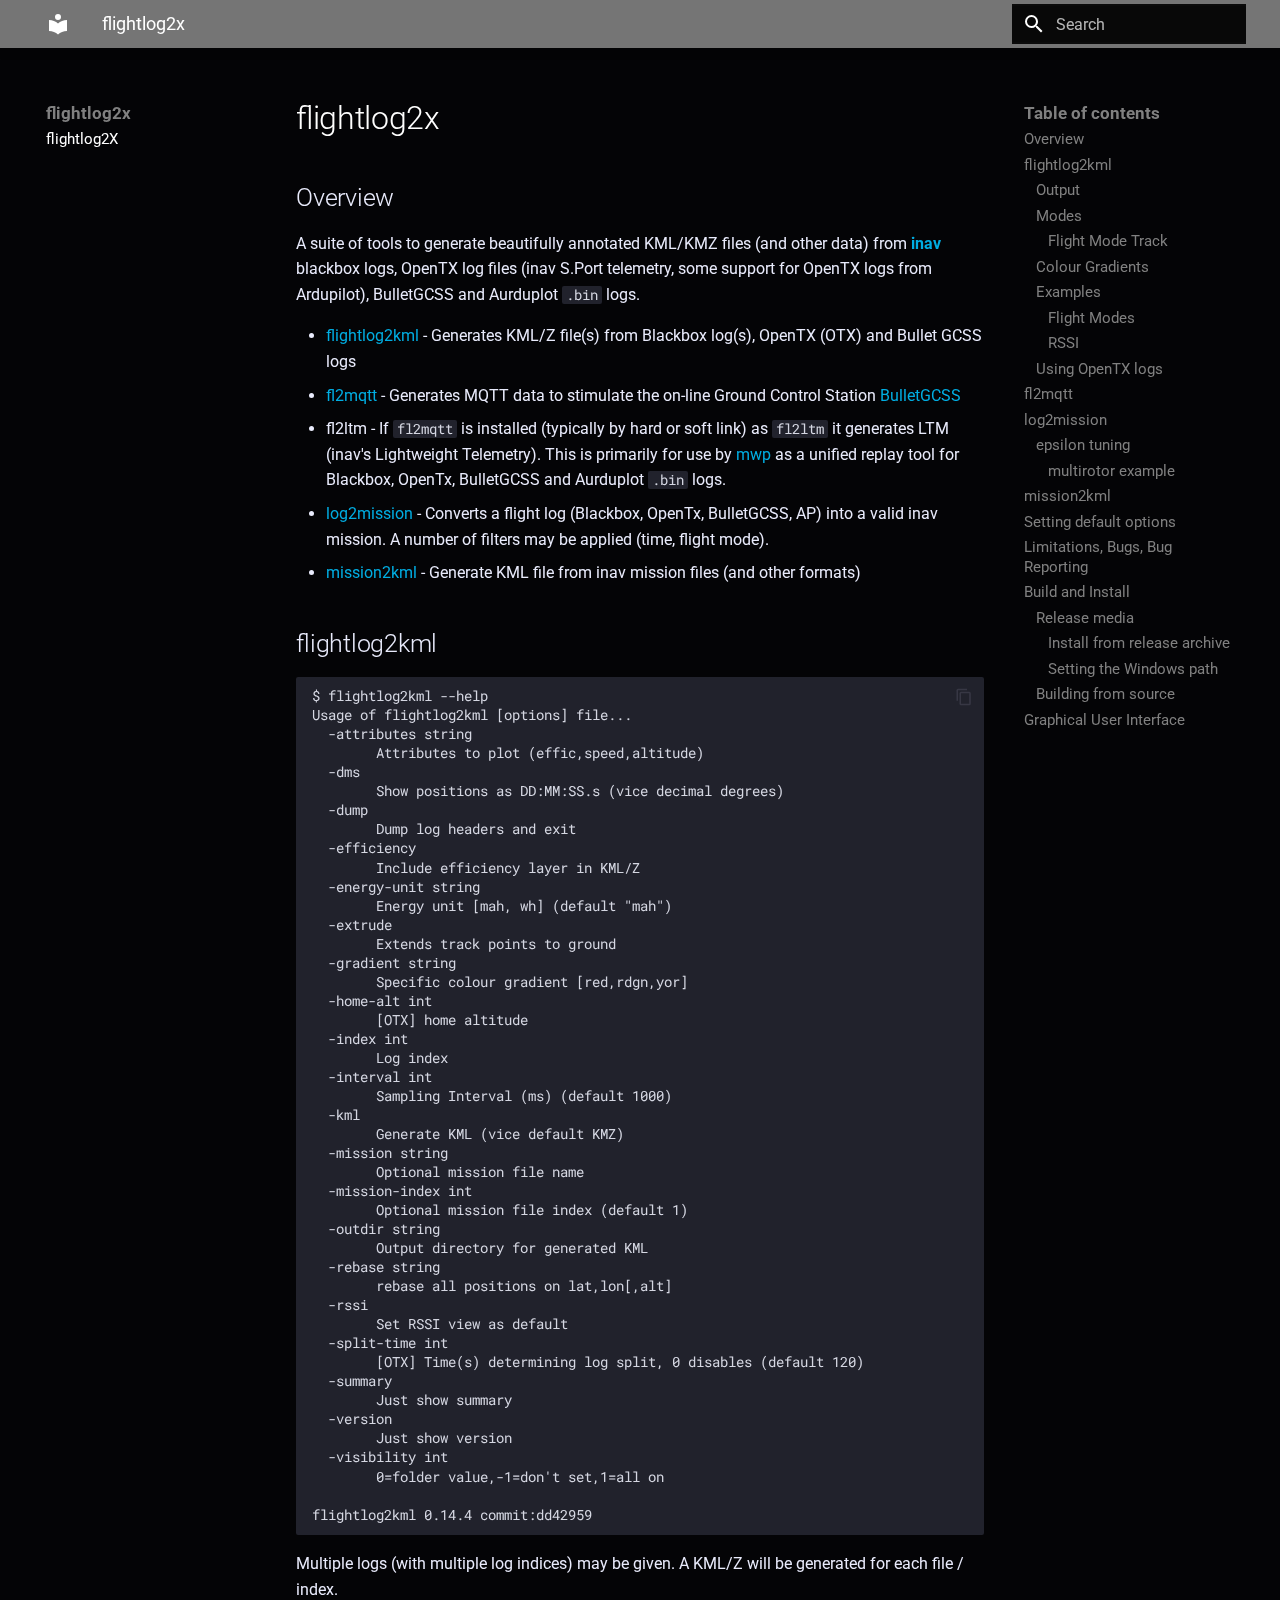
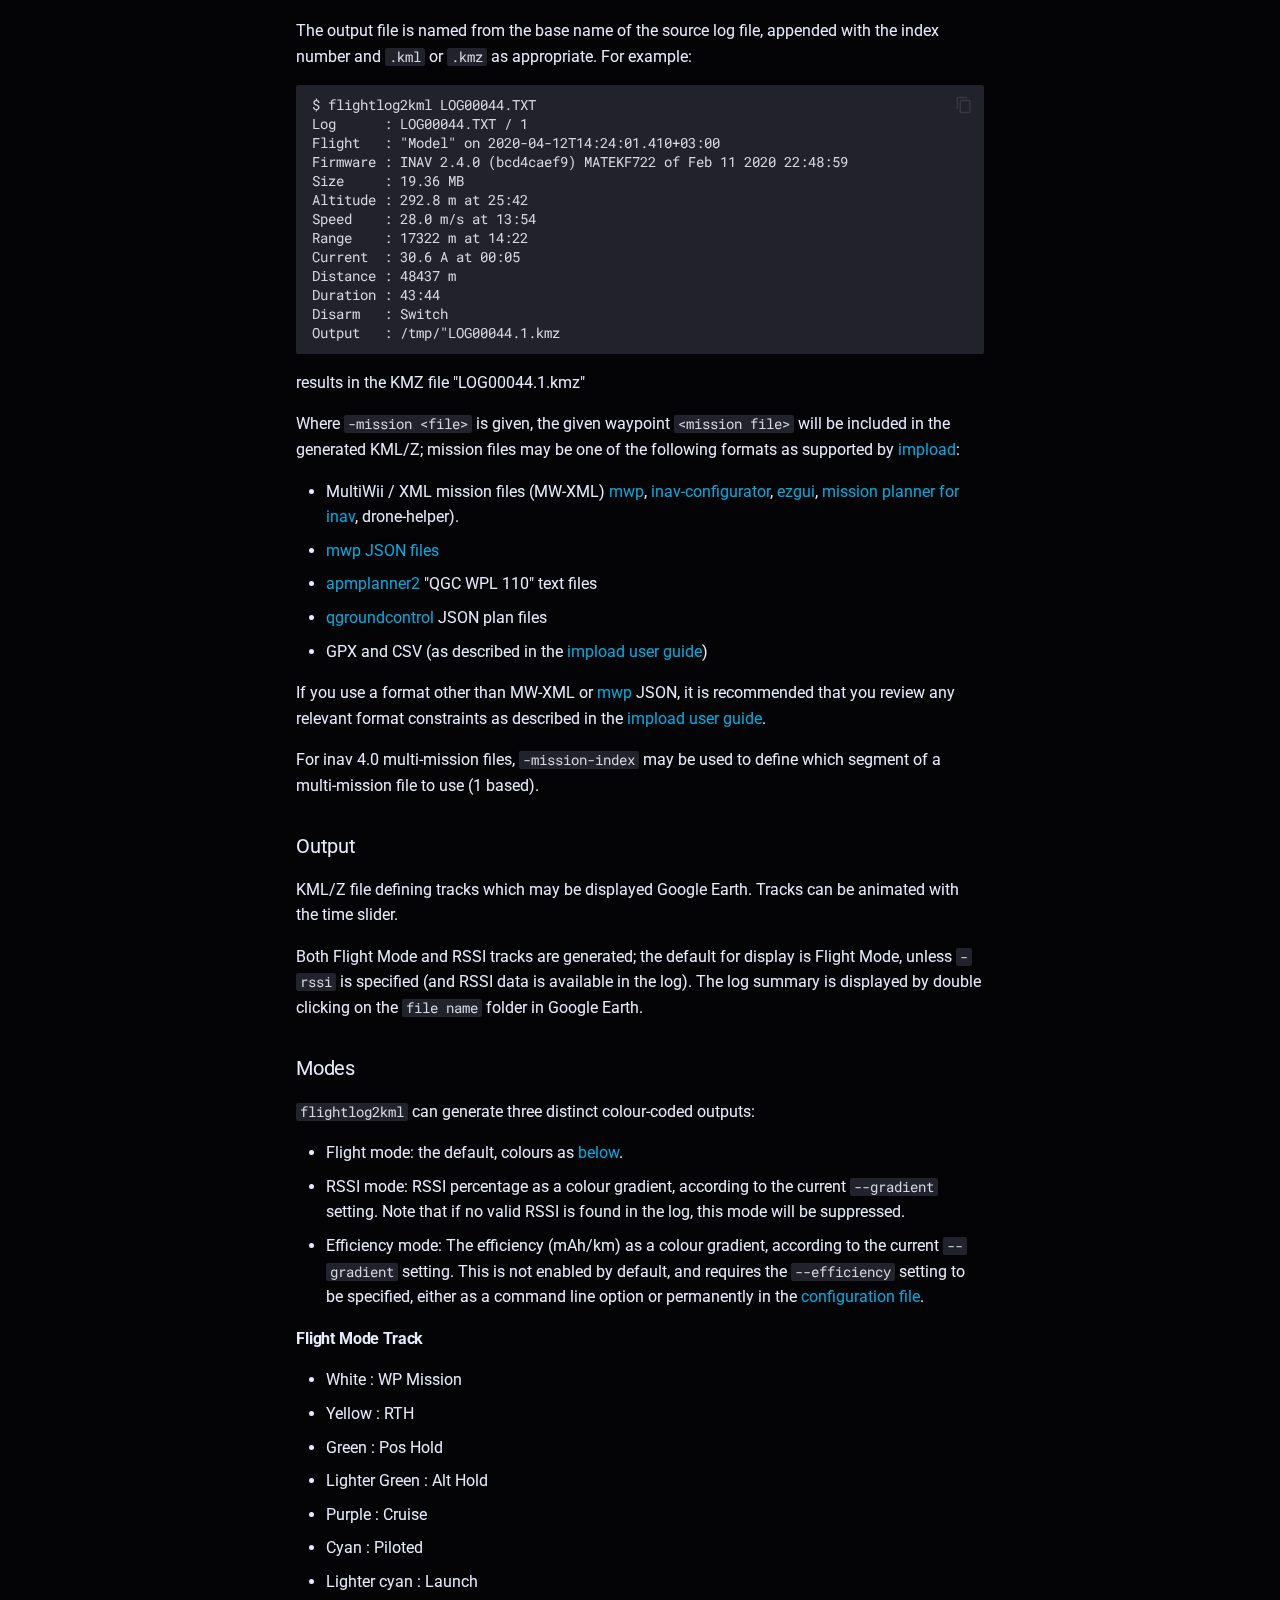
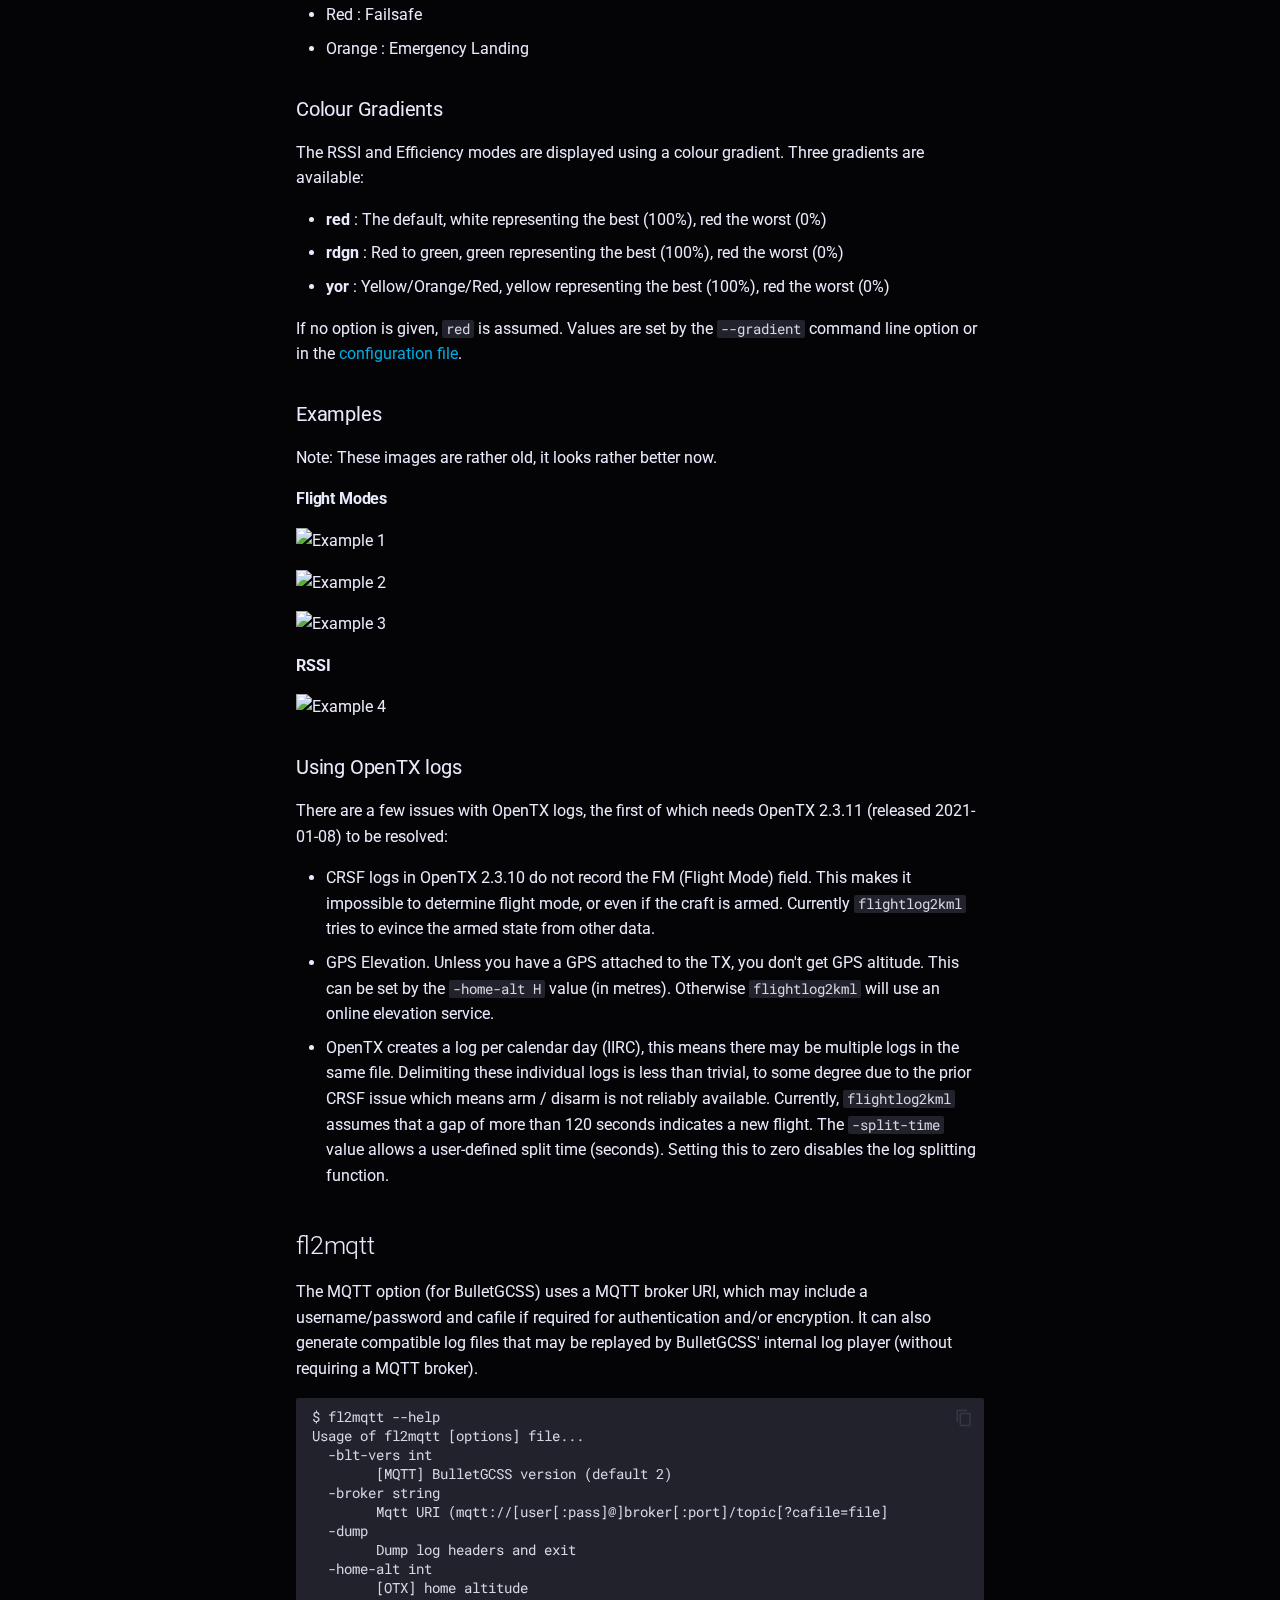
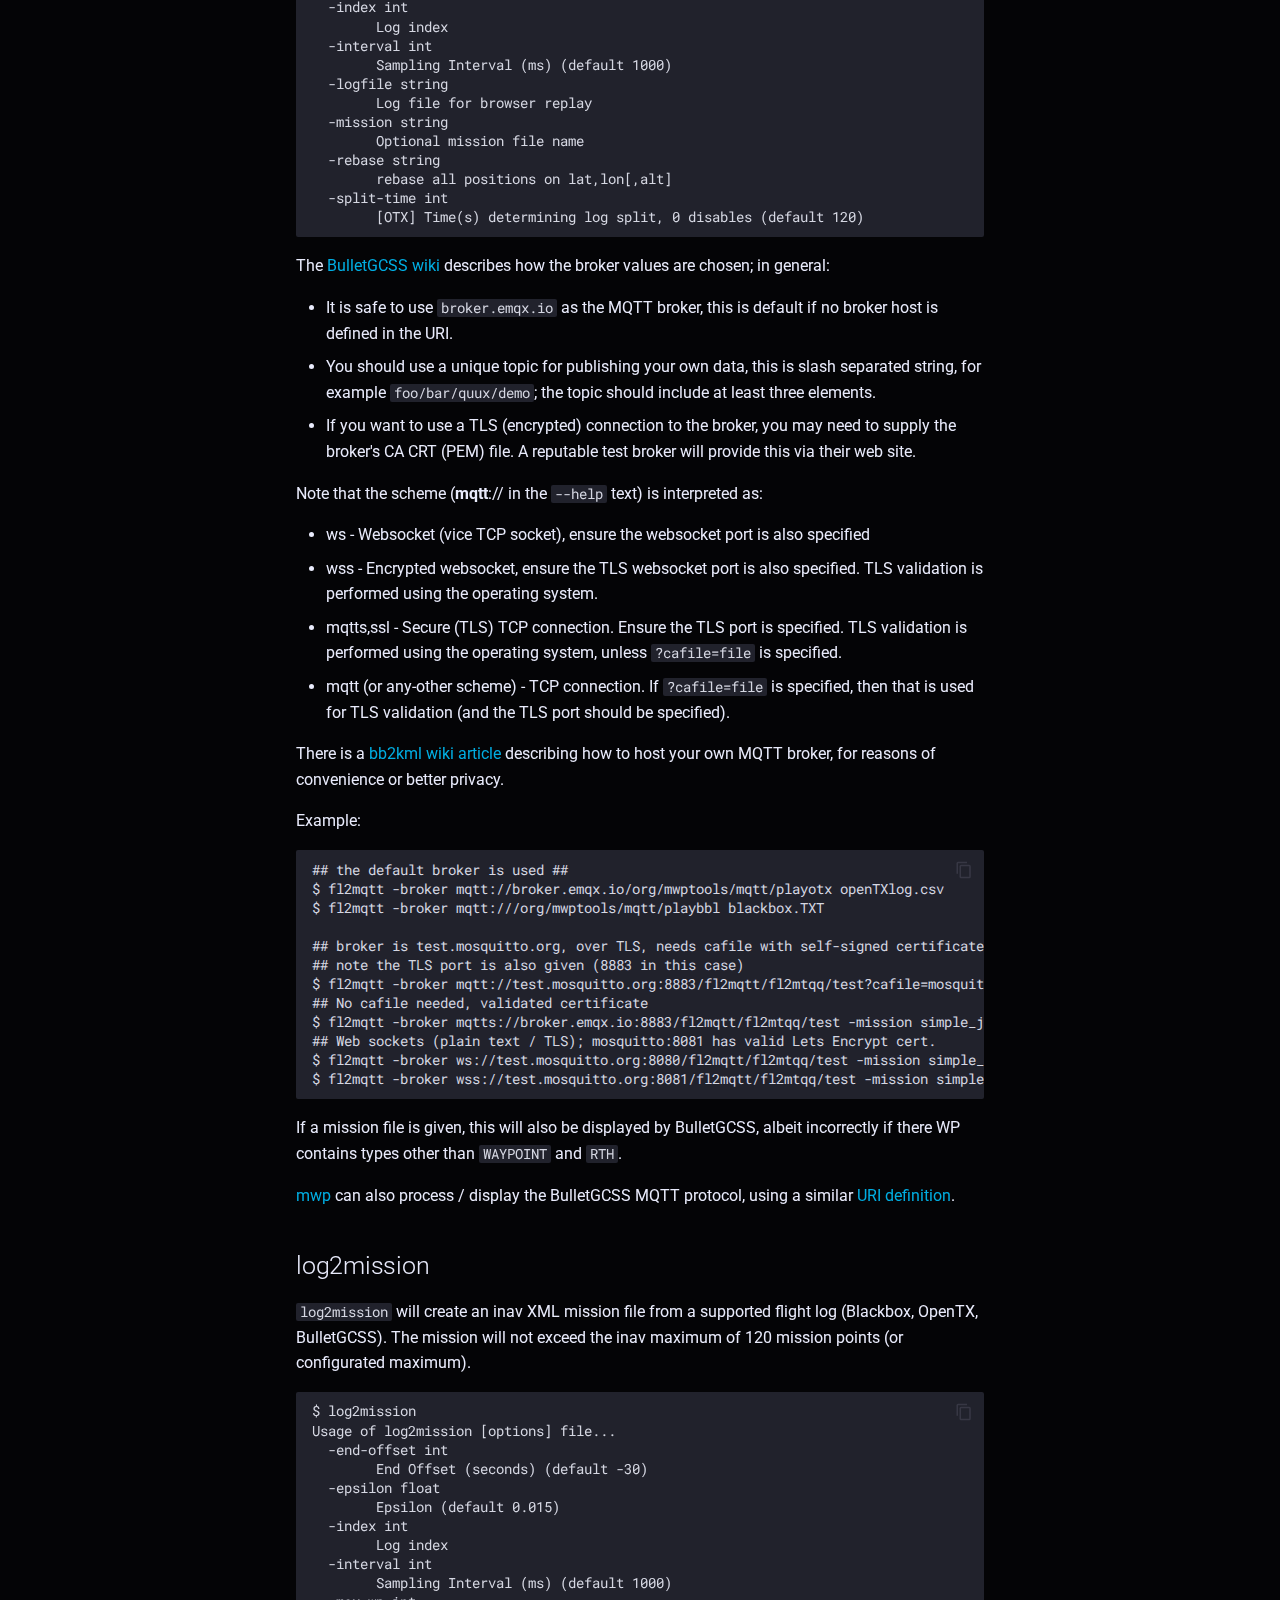
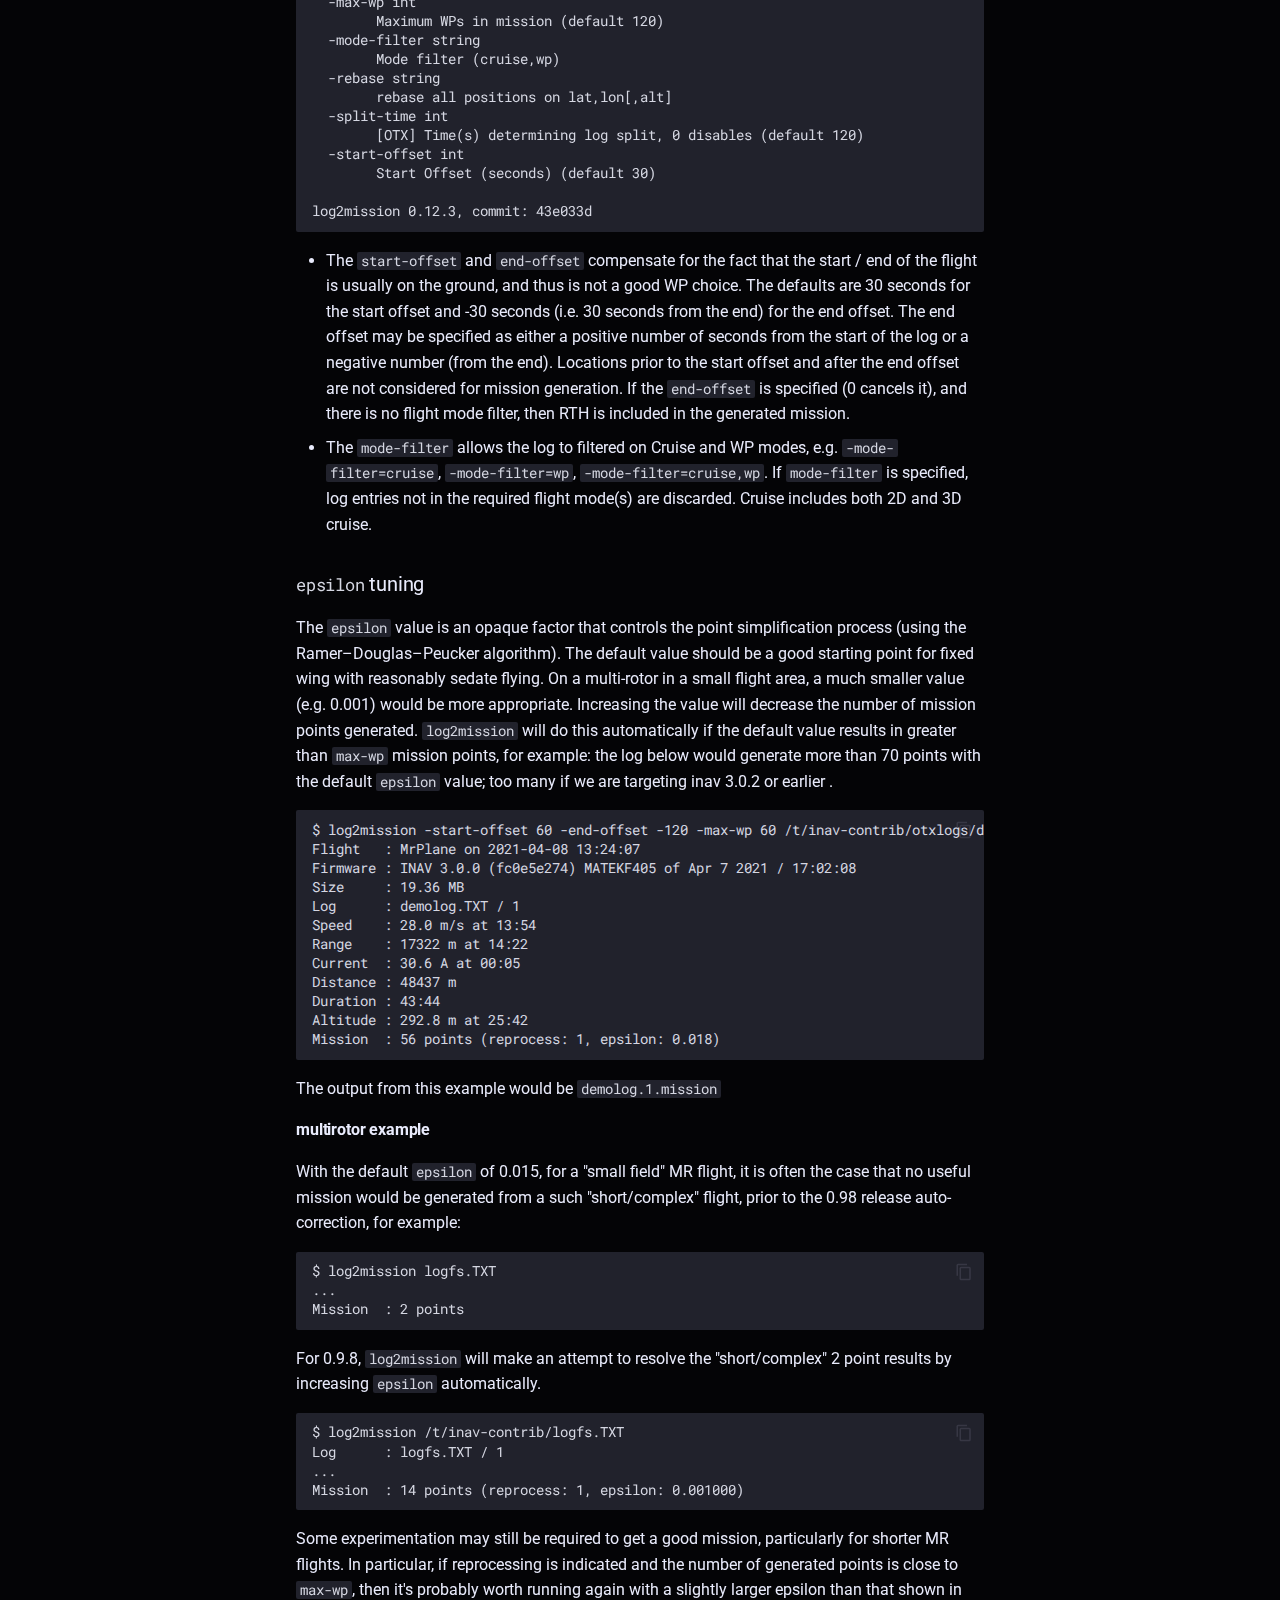
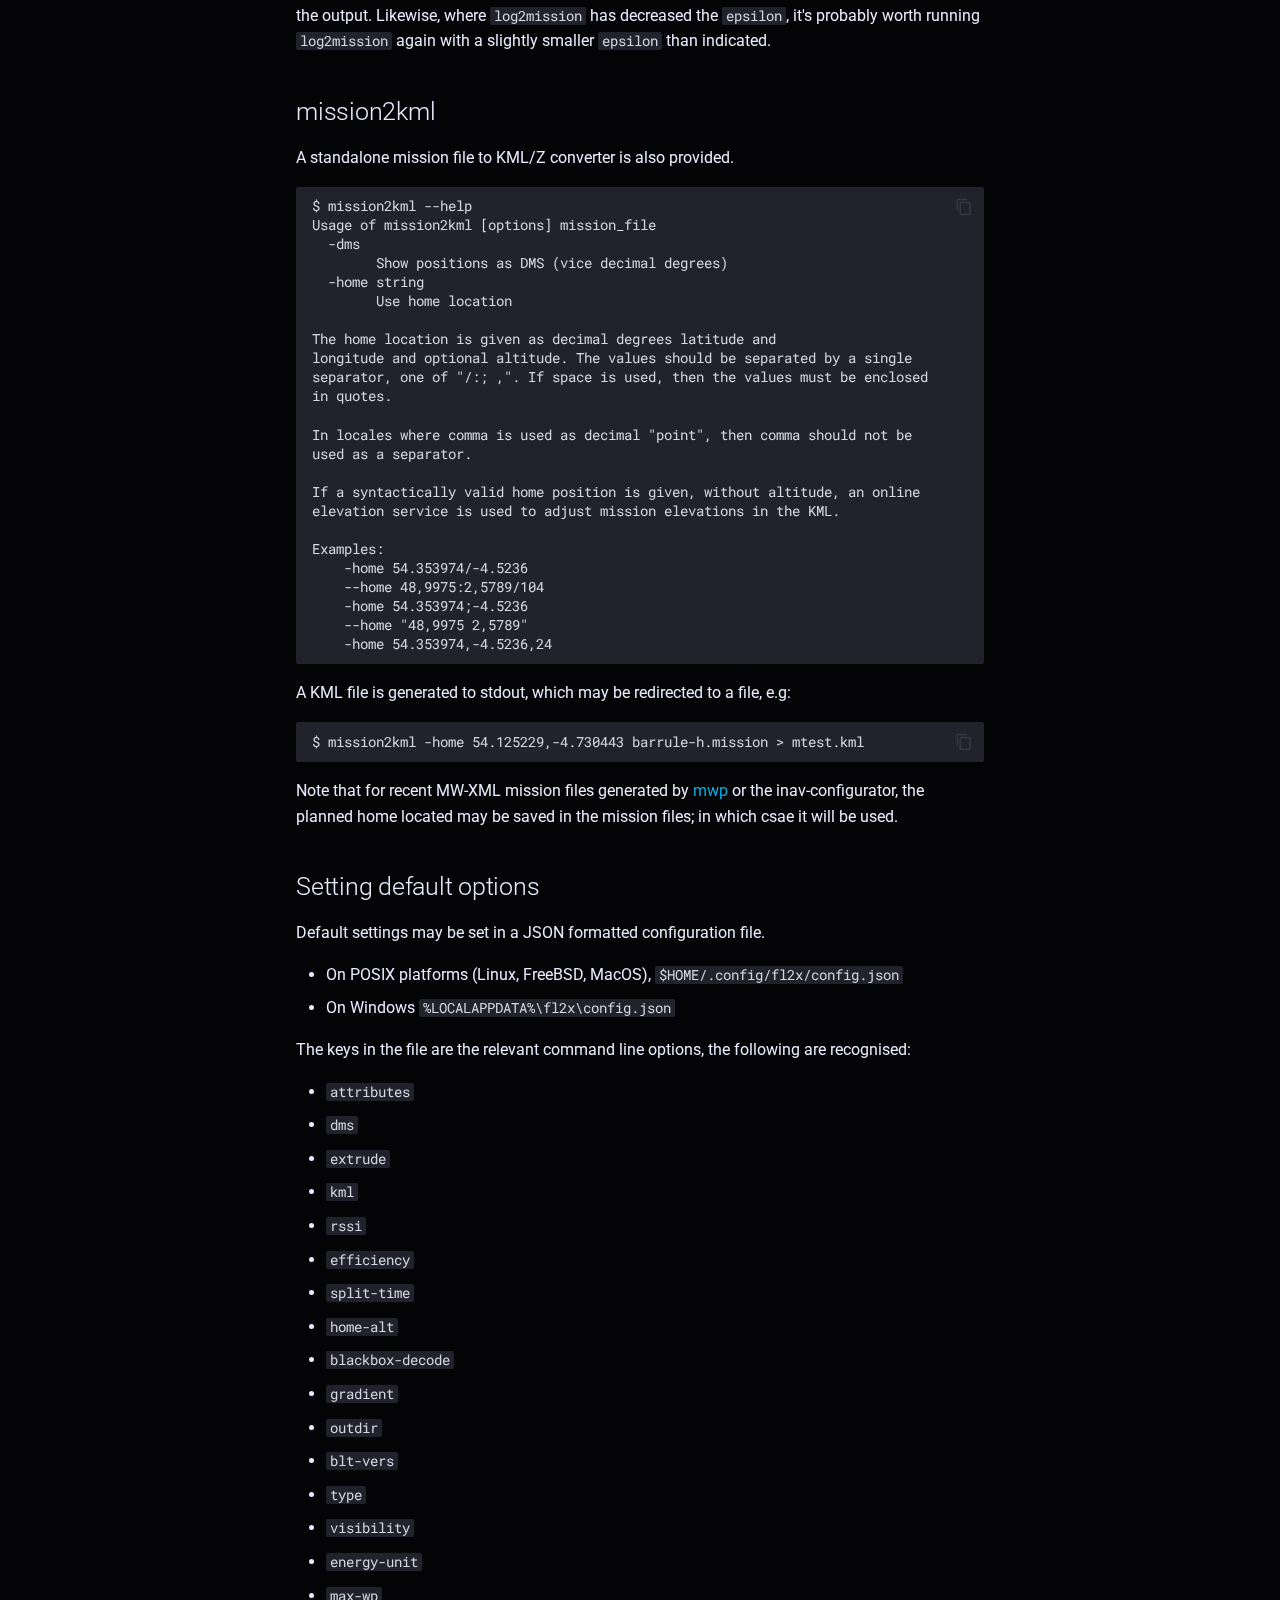
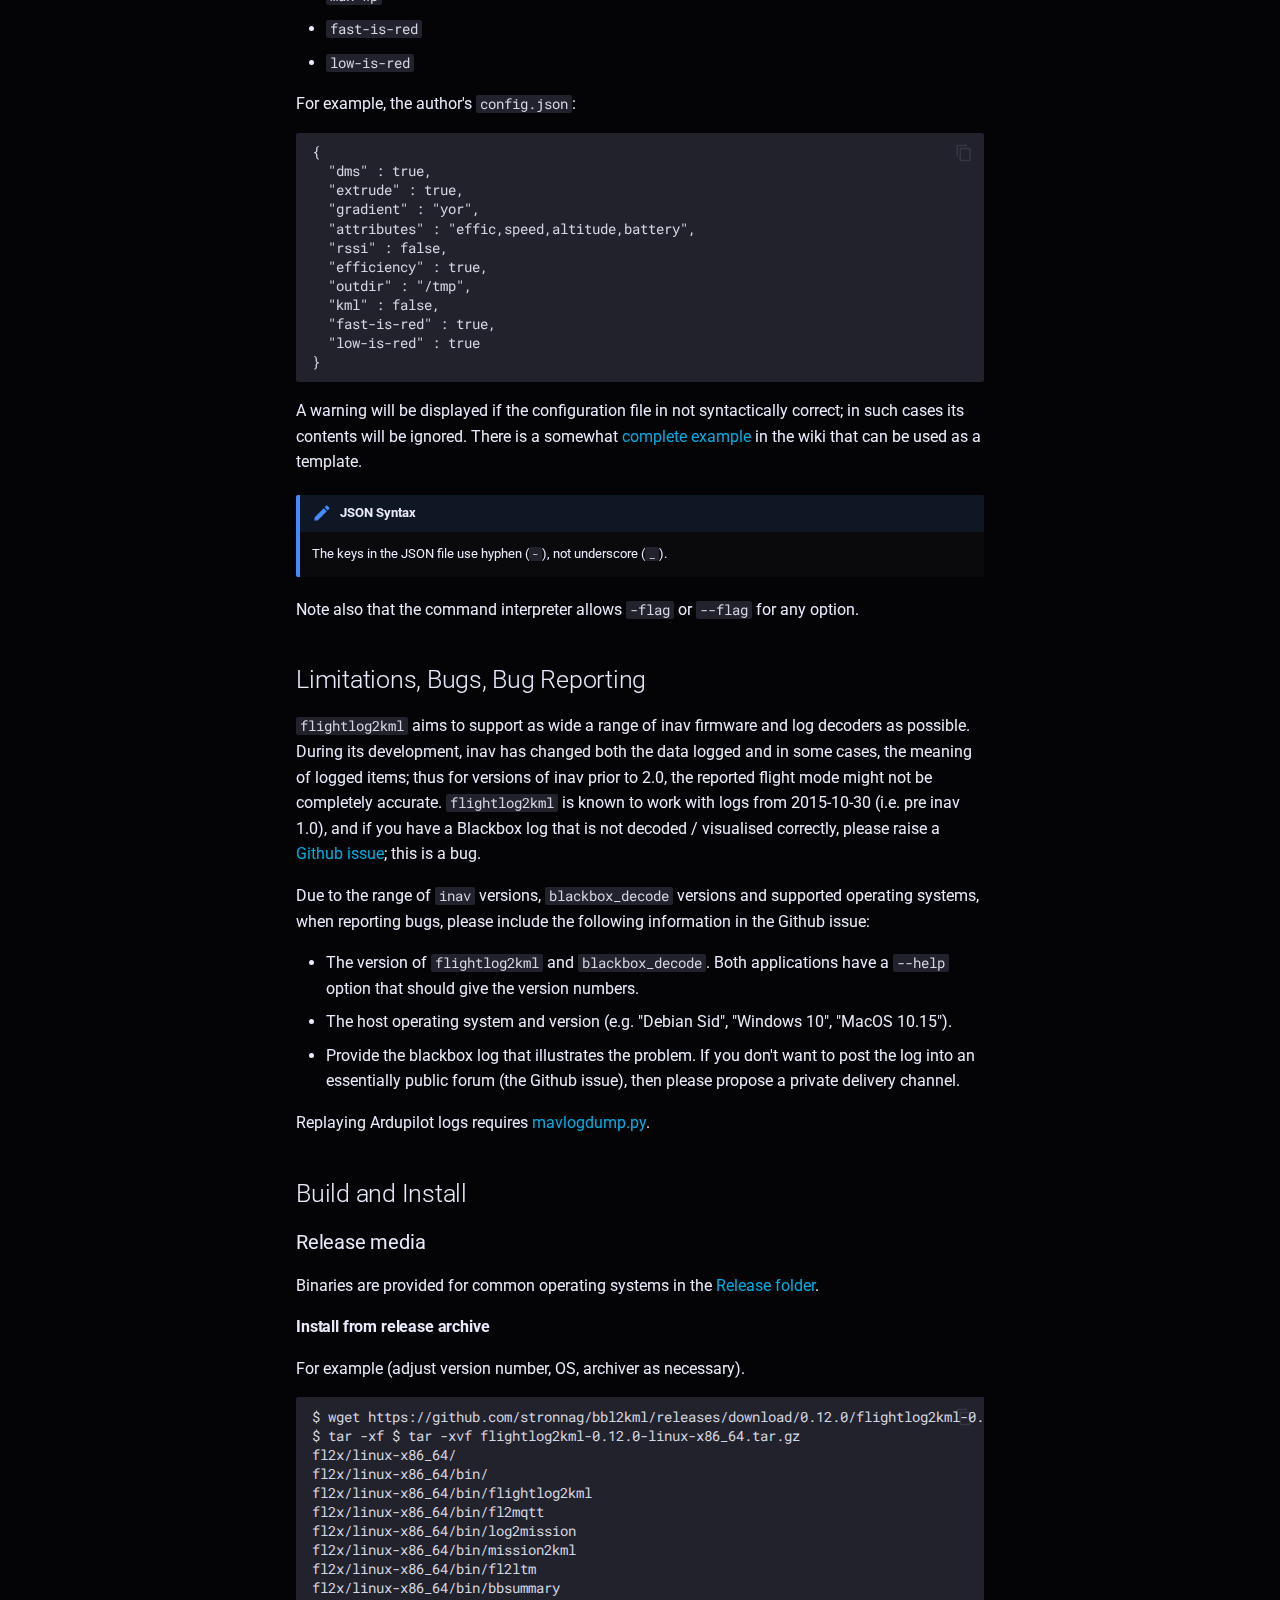
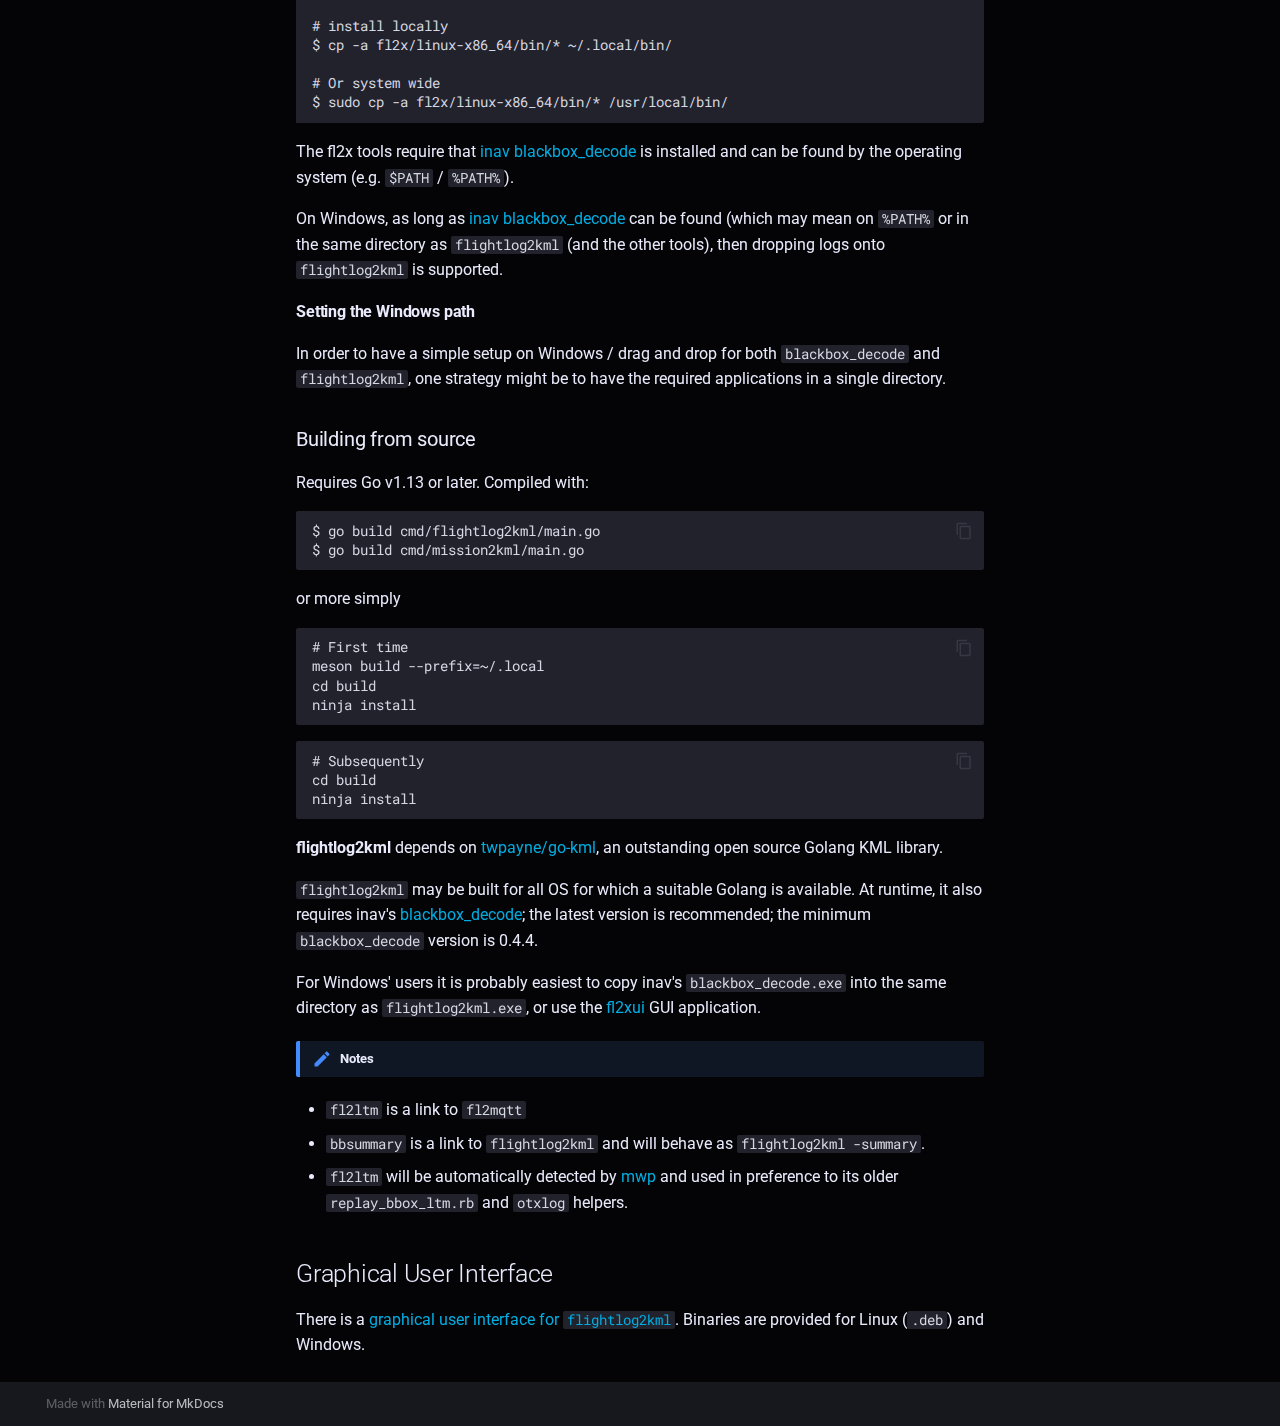
==== index.html @ 18deeec0 "Deployed 30975f9 with MkDocs version: 1.3.0" ====
<!doctype html>
<html lang="en" class="no-js">
  <head>
    
      <meta charset="utf-8">
      <meta name="viewport" content="width=device-width,initial-scale=1">
      
      
      
      
      <link rel="icon" href="assets/images/favicon.png">
      <meta name="generator" content="mkdocs-1.3.0, mkdocs-material-7.3.6">
    
    
      
        <title>flightlog2X - flightlog2x</title>
      
    
    
      <link rel="stylesheet" href="assets/stylesheets/main.a57b2b03.min.css">
      
        
        <link rel="stylesheet" href="assets/stylesheets/palette.3f5d1f46.min.css">
        
          
          
          <meta name="theme-color" content="#757575">
        
      
    
    
    
      
        
        <link rel="preconnect" href="https://fonts.gstatic.com" crossorigin>
        <link rel="stylesheet" href="https://fonts.googleapis.com/css?family=Roboto:300,400,400i,700%7CRoboto+Mono&display=fallback">
        <style>:root{--md-text-font-family:"Roboto";--md-code-font-family:"Roboto Mono"}</style>
      
    
    
    
      <link rel="stylesheet" href="assets/extra.css">
    
      <link rel="stylesheet" href="assets/pdf.css">
    
    
      


    
    
  </head>
  
  
    
    
    
    
    
    <body dir="ltr" data-md-color-scheme="slate" data-md-color-primary="grey" data-md-color-accent="dark-orange">
  
    
    <script>function __prefix(e){return new URL(".",location).pathname+"."+e}function __get(e,t=localStorage){return JSON.parse(t.getItem(__prefix(e)))}</script>
    
    <input class="md-toggle" data-md-toggle="drawer" type="checkbox" id="__drawer" autocomplete="off">
    <input class="md-toggle" data-md-toggle="search" type="checkbox" id="__search" autocomplete="off">
    <label class="md-overlay" for="__drawer"></label>
    <div data-md-component="skip">
      
        
        <a href="#flightlog2x" class="md-skip">
          Skip to content
        </a>
      
    </div>
    <div data-md-component="announce">
      
    </div>
    
      

<header class="md-header" data-md-component="header">
  <nav class="md-header__inner md-grid" aria-label="Header">
    <a href="." title="flightlog2x" class="md-header__button md-logo" aria-label="flightlog2x" data-md-component="logo">
      
  
  <svg xmlns="http://www.w3.org/2000/svg" viewBox="0 0 24 24"><path d="M12 8a3 3 0 0 0 3-3 3 3 0 0 0-3-3 3 3 0 0 0-3 3 3 3 0 0 0 3 3m0 3.54C9.64 9.35 6.5 8 3 8v11c3.5 0 6.64 1.35 9 3.54 2.36-2.19 5.5-3.54 9-3.54V8c-3.5 0-6.64 1.35-9 3.54z"/></svg>

    </a>
    <label class="md-header__button md-icon" for="__drawer">
      <svg xmlns="http://www.w3.org/2000/svg" viewBox="0 0 24 24"><path d="M3 6h18v2H3V6m0 5h18v2H3v-2m0 5h18v2H3v-2z"/></svg>
    </label>
    <div class="md-header__title" data-md-component="header-title">
      <div class="md-header__ellipsis">
        <div class="md-header__topic">
          <span class="md-ellipsis">
            flightlog2x
          </span>
        </div>
        <div class="md-header__topic" data-md-component="header-topic">
          <span class="md-ellipsis">
            
              flightlog2X
            
          </span>
        </div>
      </div>
    </div>
    
    
    
      <label class="md-header__button md-icon" for="__search">
        <svg xmlns="http://www.w3.org/2000/svg" viewBox="0 0 24 24"><path d="M9.5 3A6.5 6.5 0 0 1 16 9.5c0 1.61-.59 3.09-1.56 4.23l.27.27h.79l5 5-1.5 1.5-5-5v-.79l-.27-.27A6.516 6.516 0 0 1 9.5 16 6.5 6.5 0 0 1 3 9.5 6.5 6.5 0 0 1 9.5 3m0 2C7 5 5 7 5 9.5S7 14 9.5 14 14 12 14 9.5 12 5 9.5 5z"/></svg>
      </label>
      
<div class="md-search" data-md-component="search" role="dialog">
  <label class="md-search__overlay" for="__search"></label>
  <div class="md-search__inner" role="search">
    <form class="md-search__form" name="search">
      <input type="text" class="md-search__input" name="query" aria-label="Search" placeholder="Search" autocapitalize="off" autocorrect="off" autocomplete="off" spellcheck="false" data-md-component="search-query" required>
      <label class="md-search__icon md-icon" for="__search">
        <svg xmlns="http://www.w3.org/2000/svg" viewBox="0 0 24 24"><path d="M9.5 3A6.5 6.5 0 0 1 16 9.5c0 1.61-.59 3.09-1.56 4.23l.27.27h.79l5 5-1.5 1.5-5-5v-.79l-.27-.27A6.516 6.516 0 0 1 9.5 16 6.5 6.5 0 0 1 3 9.5 6.5 6.5 0 0 1 9.5 3m0 2C7 5 5 7 5 9.5S7 14 9.5 14 14 12 14 9.5 12 5 9.5 5z"/></svg>
        <svg xmlns="http://www.w3.org/2000/svg" viewBox="0 0 24 24"><path d="M20 11v2H8l5.5 5.5-1.42 1.42L4.16 12l7.92-7.92L13.5 5.5 8 11h12z"/></svg>
      </label>
      <nav class="md-search__options" aria-label="Search">
        
        <button type="reset" class="md-search__icon md-icon" aria-label="Clear" tabindex="-1">
          <svg xmlns="http://www.w3.org/2000/svg" viewBox="0 0 24 24"><path d="M19 6.41 17.59 5 12 10.59 6.41 5 5 6.41 10.59 12 5 17.59 6.41 19 12 13.41 17.59 19 19 17.59 13.41 12 19 6.41z"/></svg>
        </button>
      </nav>
      
    </form>
    <div class="md-search__output">
      <div class="md-search__scrollwrap" data-md-scrollfix>
        <div class="md-search-result" data-md-component="search-result">
          <div class="md-search-result__meta">
            Initializing search
          </div>
          <ol class="md-search-result__list"></ol>
        </div>
      </div>
    </div>
  </div>
</div>
    
    
  </nav>
  
</header>
    
    <div class="md-container" data-md-component="container">
      
      
        
          
        
      
      <main class="md-main" data-md-component="main">
        <div class="md-main__inner md-grid">
          
            
              
              <div class="md-sidebar md-sidebar--primary" data-md-component="sidebar" data-md-type="navigation" >
                <div class="md-sidebar__scrollwrap">
                  <div class="md-sidebar__inner">
                    


<nav class="md-nav md-nav--primary" aria-label="Navigation" data-md-level="0">
  <label class="md-nav__title" for="__drawer">
    <a href="." title="flightlog2x" class="md-nav__button md-logo" aria-label="flightlog2x" data-md-component="logo">
      
  
  <svg xmlns="http://www.w3.org/2000/svg" viewBox="0 0 24 24"><path d="M12 8a3 3 0 0 0 3-3 3 3 0 0 0-3-3 3 3 0 0 0-3 3 3 3 0 0 0 3 3m0 3.54C9.64 9.35 6.5 8 3 8v11c3.5 0 6.64 1.35 9 3.54 2.36-2.19 5.5-3.54 9-3.54V8c-3.5 0-6.64 1.35-9 3.54z"/></svg>

    </a>
    flightlog2x
  </label>
  
  <ul class="md-nav__list" data-md-scrollfix>
    
      
      
      

  
  
    
  
  
    <li class="md-nav__item md-nav__item--active">
      
      <input class="md-nav__toggle md-toggle" data-md-toggle="toc" type="checkbox" id="__toc">
      
      
        
      
      
        <label class="md-nav__link md-nav__link--active" for="__toc">
          flightlog2X
          <span class="md-nav__icon md-icon"></span>
        </label>
      
      <a href="." class="md-nav__link md-nav__link--active">
        flightlog2X
      </a>
      
        


<nav class="md-nav md-nav--secondary" aria-label="Table of contents">
  
  
  
    
  
  
    <label class="md-nav__title" for="__toc">
      <span class="md-nav__icon md-icon"></span>
      Table of contents
    </label>
    <ul class="md-nav__list" data-md-component="toc" data-md-scrollfix>
      
        <li class="md-nav__item">
  <a href="#overview" class="md-nav__link">
    Overview
  </a>
  
</li>
      
        <li class="md-nav__item">
  <a href="#flightlog2kml" class="md-nav__link">
    flightlog2kml
  </a>
  
    <nav class="md-nav" aria-label="flightlog2kml">
      <ul class="md-nav__list">
        
          <li class="md-nav__item">
  <a href="#output" class="md-nav__link">
    Output
  </a>
  
</li>
        
          <li class="md-nav__item">
  <a href="#modes" class="md-nav__link">
    Modes
  </a>
  
    <nav class="md-nav" aria-label="Modes">
      <ul class="md-nav__list">
        
          <li class="md-nav__item">
  <a href="#flight-mode-track" class="md-nav__link">
    Flight Mode Track
  </a>
  
</li>
        
      </ul>
    </nav>
  
</li>
        
          <li class="md-nav__item">
  <a href="#colour-gradients" class="md-nav__link">
    Colour Gradients
  </a>
  
</li>
        
          <li class="md-nav__item">
  <a href="#examples" class="md-nav__link">
    Examples
  </a>
  
    <nav class="md-nav" aria-label="Examples">
      <ul class="md-nav__list">
        
          <li class="md-nav__item">
  <a href="#flight-modes" class="md-nav__link">
    Flight Modes
  </a>
  
</li>
        
          <li class="md-nav__item">
  <a href="#rssi" class="md-nav__link">
    RSSI
  </a>
  
</li>
        
      </ul>
    </nav>
  
</li>
        
          <li class="md-nav__item">
  <a href="#using-opentx-logs" class="md-nav__link">
    Using OpenTX logs
  </a>
  
</li>
        
      </ul>
    </nav>
  
</li>
      
        <li class="md-nav__item">
  <a href="#fl2mqtt" class="md-nav__link">
    fl2mqtt
  </a>
  
</li>
      
        <li class="md-nav__item">
  <a href="#log2mission" class="md-nav__link">
    log2mission
  </a>
  
    <nav class="md-nav" aria-label="log2mission">
      <ul class="md-nav__list">
        
          <li class="md-nav__item">
  <a href="#epsilon-tuning" class="md-nav__link">
    epsilon tuning
  </a>
  
    <nav class="md-nav" aria-label="epsilon tuning">
      <ul class="md-nav__list">
        
          <li class="md-nav__item">
  <a href="#multirotor-example" class="md-nav__link">
    multirotor example
  </a>
  
</li>
        
      </ul>
    </nav>
  
</li>
        
      </ul>
    </nav>
  
</li>
      
        <li class="md-nav__item">
  <a href="#mission2kml" class="md-nav__link">
    mission2kml
  </a>
  
</li>
      
        <li class="md-nav__item">
  <a href="#setting-default-options" class="md-nav__link">
    Setting default options
  </a>
  
</li>
      
        <li class="md-nav__item">
  <a href="#limitations-bugs-bug-reporting" class="md-nav__link">
    Limitations, Bugs, Bug Reporting
  </a>
  
</li>
      
        <li class="md-nav__item">
  <a href="#build-and-install" class="md-nav__link">
    Build and Install
  </a>
  
    <nav class="md-nav" aria-label="Build and Install">
      <ul class="md-nav__list">
        
          <li class="md-nav__item">
  <a href="#release-media" class="md-nav__link">
    Release media
  </a>
  
    <nav class="md-nav" aria-label="Release media">
      <ul class="md-nav__list">
        
          <li class="md-nav__item">
  <a href="#install-from-release-archive" class="md-nav__link">
    Install from release archive
  </a>
  
</li>
        
          <li class="md-nav__item">
  <a href="#setting-the-windows-path" class="md-nav__link">
    Setting the Windows path
  </a>
  
</li>
        
      </ul>
    </nav>
  
</li>
        
          <li class="md-nav__item">
  <a href="#building-from-source" class="md-nav__link">
    Building from source
  </a>
  
</li>
        
      </ul>
    </nav>
  
</li>
      
        <li class="md-nav__item">
  <a href="#graphical-user-interface" class="md-nav__link">
    Graphical User Interface
  </a>
  
</li>
      
    </ul>
  
</nav>
      
    </li>
  

    
  </ul>
</nav>
                  </div>
                </div>
              </div>
            
            
              
              <div class="md-sidebar md-sidebar--secondary" data-md-component="sidebar" data-md-type="toc" >
                <div class="md-sidebar__scrollwrap">
                  <div class="md-sidebar__inner">
                    


<nav class="md-nav md-nav--secondary" aria-label="Table of contents">
  
  
  
    
  
  
    <label class="md-nav__title" for="__toc">
      <span class="md-nav__icon md-icon"></span>
      Table of contents
    </label>
    <ul class="md-nav__list" data-md-component="toc" data-md-scrollfix>
      
        <li class="md-nav__item">
  <a href="#overview" class="md-nav__link">
    Overview
  </a>
  
</li>
      
        <li class="md-nav__item">
  <a href="#flightlog2kml" class="md-nav__link">
    flightlog2kml
  </a>
  
    <nav class="md-nav" aria-label="flightlog2kml">
      <ul class="md-nav__list">
        
          <li class="md-nav__item">
  <a href="#output" class="md-nav__link">
    Output
  </a>
  
</li>
        
          <li class="md-nav__item">
  <a href="#modes" class="md-nav__link">
    Modes
  </a>
  
    <nav class="md-nav" aria-label="Modes">
      <ul class="md-nav__list">
        
          <li class="md-nav__item">
  <a href="#flight-mode-track" class="md-nav__link">
    Flight Mode Track
  </a>
  
</li>
        
      </ul>
    </nav>
  
</li>
        
          <li class="md-nav__item">
  <a href="#colour-gradients" class="md-nav__link">
    Colour Gradients
  </a>
  
</li>
        
          <li class="md-nav__item">
  <a href="#examples" class="md-nav__link">
    Examples
  </a>
  
    <nav class="md-nav" aria-label="Examples">
      <ul class="md-nav__list">
        
          <li class="md-nav__item">
  <a href="#flight-modes" class="md-nav__link">
    Flight Modes
  </a>
  
</li>
        
          <li class="md-nav__item">
  <a href="#rssi" class="md-nav__link">
    RSSI
  </a>
  
</li>
        
      </ul>
    </nav>
  
</li>
        
          <li class="md-nav__item">
  <a href="#using-opentx-logs" class="md-nav__link">
    Using OpenTX logs
  </a>
  
</li>
        
      </ul>
    </nav>
  
</li>
      
        <li class="md-nav__item">
  <a href="#fl2mqtt" class="md-nav__link">
    fl2mqtt
  </a>
  
</li>
      
        <li class="md-nav__item">
  <a href="#log2mission" class="md-nav__link">
    log2mission
  </a>
  
    <nav class="md-nav" aria-label="log2mission">
      <ul class="md-nav__list">
        
          <li class="md-nav__item">
  <a href="#epsilon-tuning" class="md-nav__link">
    epsilon tuning
  </a>
  
    <nav class="md-nav" aria-label="epsilon tuning">
      <ul class="md-nav__list">
        
          <li class="md-nav__item">
  <a href="#multirotor-example" class="md-nav__link">
    multirotor example
  </a>
  
</li>
        
      </ul>
    </nav>
  
</li>
        
      </ul>
    </nav>
  
</li>
      
        <li class="md-nav__item">
  <a href="#mission2kml" class="md-nav__link">
    mission2kml
  </a>
  
</li>
      
        <li class="md-nav__item">
  <a href="#setting-default-options" class="md-nav__link">
    Setting default options
  </a>
  
</li>
      
        <li class="md-nav__item">
  <a href="#limitations-bugs-bug-reporting" class="md-nav__link">
    Limitations, Bugs, Bug Reporting
  </a>
  
</li>
      
        <li class="md-nav__item">
  <a href="#build-and-install" class="md-nav__link">
    Build and Install
  </a>
  
    <nav class="md-nav" aria-label="Build and Install">
      <ul class="md-nav__list">
        
          <li class="md-nav__item">
  <a href="#release-media" class="md-nav__link">
    Release media
  </a>
  
    <nav class="md-nav" aria-label="Release media">
      <ul class="md-nav__list">
        
          <li class="md-nav__item">
  <a href="#install-from-release-archive" class="md-nav__link">
    Install from release archive
  </a>
  
</li>
        
          <li class="md-nav__item">
  <a href="#setting-the-windows-path" class="md-nav__link">
    Setting the Windows path
  </a>
  
</li>
        
      </ul>
    </nav>
  
</li>
        
          <li class="md-nav__item">
  <a href="#building-from-source" class="md-nav__link">
    Building from source
  </a>
  
</li>
        
      </ul>
    </nav>
  
</li>
      
        <li class="md-nav__item">
  <a href="#graphical-user-interface" class="md-nav__link">
    Graphical User Interface
  </a>
  
</li>
      
    </ul>
  
</nav>
                  </div>
                </div>
              </div>
            
          
          <div class="md-content" data-md-component="content">
            <article class="md-content__inner md-typeset">
              
                
                
                <h1 id="flightlog2x">flightlog2x<a class="headerlink" href="#flightlog2x" title="Permanent link">#</a></h1>
<h2 id="overview">Overview<a class="headerlink" href="#overview" title="Permanent link">#</a></h2>
<p>A suite of tools to generate beautifully annotated KML/KMZ files (and other data) from <strong><a href="https://github.com/iNavFlight/inav">inav</a></strong> blackbox logs, OpenTX log files (inav S.Port telemetry, some support for OpenTX logs from Ardupilot), BulletGCSS and Aurduplot <code>.bin</code> logs.</p>
<ul>
<li><a href="#flightlog2kml">flightlog2kml</a> - Generates KML/Z file(s) from Blackbox log(s), OpenTX (OTX) and Bullet GCSS logs</li>
<li><a href="#fl2mqtt">fl2mqtt</a> - Generates MQTT data to stimulate the on-line Ground Control Station <a href="https://bulletgcss.fpvsampa.com/">BulletGCSS</a></li>
<li>fl2ltm - If <code>fl2mqtt</code> is installed (typically by hard or soft link) as <code>fl2ltm</code> it generates LTM  (inav's Lightweight Telemetry). This is primarily for use by <a href="https://github.com/stronnag/mwptools">mwp</a> as a unified replay tool for Blackbox, OpenTx, BulletGCSS and Aurduplot <code>.bin</code> logs.</li>
<li><a href="#log2mission">log2mission</a> - Converts a flight log (Blackbox, OpenTx, BulletGCSS, AP) into a valid inav mission. A number of filters may be applied (time, flight mode).</li>
<li><a href="#mission2kml">mission2kml</a> - Generate KML file from inav mission files (and other formats)</li>
</ul>
<h2 id="flightlog2kml">flightlog2kml<a class="headerlink" href="#flightlog2kml" title="Permanent link">#</a></h2>
<div class="highlight"><pre><span></span><code>$ flightlog2kml --help
Usage of flightlog2kml [options] file...
  -attributes string
        Attributes to plot (effic,speed,altitude)
  -dms
        Show positions as DD:MM:SS.s (vice decimal degrees)
  -dump
        Dump log headers and exit
  -efficiency
        Include efficiency layer in KML/Z
  -energy-unit string
        Energy unit [mah, wh] (default &quot;mah&quot;)
  -extrude
        Extends track points to ground
  -gradient string
        Specific colour gradient [red,rdgn,yor]
  -home-alt int
        [OTX] home altitude
  -index int
        Log index
  -interval int
        Sampling Interval (ms) (default 1000)
  -kml
        Generate KML (vice default KMZ)
  -mission string
        Optional mission file name
  -mission-index int
        Optional mission file index (default 1)
  -outdir string
        Output directory for generated KML
  -rebase string
        rebase all positions on lat,lon[,alt]
  -rssi
        Set RSSI view as default
  -split-time int
        [OTX] Time(s) determining log split, 0 disables (default 120)
  -summary
        Just show summary
  -version
        Just show version
  -visibility int
        0=folder value,-1=don&#39;t set,1=all on

flightlog2kml 0.14.4 commit:dd42959
</code></pre></div>
<p>Multiple logs (with multiple log indices) may be given. A KML/Z will be generated for each file / index.</p>
<p>The output file is named from the base name of the source log file, appended with the index number and <code>.kml</code> or <code>.kmz</code> as appropriate. For example:</p>
<p><div class="highlight"><pre><span></span><code>$ flightlog2kml LOG00044.TXT
Log      : LOG00044.TXT / 1
Flight   : &quot;Model&quot; on 2020-04-12T14:24:01.410+03:00
Firmware : INAV 2.4.0 (bcd4caef9) MATEKF722 of Feb 11 2020 22:48:59
Size     : 19.36 MB
Altitude : 292.8 m at 25:42
Speed    : 28.0 m/s at 13:54
Range    : 17322 m at 14:22
Current  : 30.6 A at 00:05
Distance : 48437 m
Duration : 43:44
Disarm   : Switch
Output   : /tmp/&quot;LOG00044.1.kmz
</code></pre></div>
results in the KMZ file "LOG00044.1.kmz"</p>
<p>Where <code>-mission &lt;file&gt;</code> is given, the given waypoint <code>&lt;mission file&gt;</code> will be included in the generated KML/Z; mission files may be one of the following formats as supported by <a href="https://github.com/stronnag/impload">impload</a>:</p>
<ul>
<li>MultiWii / XML mission files (MW-XML) <a href="https://github.com/stronnag/mwptools">mwp</a>, <a href="https://github.com/iNavFlight/inav-configurator">inav-configurator</a>, <a href="https://play.google.com/store/apps/details?id=com.ezio.multiwii&amp;hl=en_GB">ezgui</a>, <a href="https://play.google.com/store/apps/details?id=com.eziosoft.ezgui.inav&amp;hl=en">mission planner for inav</a>, drone-helper).</li>
<li><a href="https://github.com/stronnag/mwptools/">mwp JSON files</a></li>
<li><a href="https://ardupilot.org/planner2/">apmplanner2</a> "QGC WPL 110" text files</li>
<li><a href="http://qgroundcontrol.com/">qgroundcontrol</a> JSON plan files</li>
<li>GPX and CSV (as described in the <a href="https://github.com/stronnag/impload/wiki/impload-User-Guide">impload user guide</a>)</li>
</ul>
<p>If you use a format other than MW-XML or <a href="https://github.com/stronnag/mwptools">mwp</a> JSON, it is recommended that you review any relevant format constraints as described in the <a href="https://github.com/stronnag/impload/wiki/impload-User-Guide">impload user guide</a>.</p>
<p>For inav 4.0 multi-mission files, <code>-mission-index</code> may be used to define which segment of a multi-mission file to use (1 based).</p>
<h3 id="output">Output<a class="headerlink" href="#output" title="Permanent link">#</a></h3>
<p>KML/Z file defining tracks which may be displayed Google Earth. Tracks can be animated with the time slider.</p>
<p>Both Flight Mode and RSSI tracks are generated; the default for display is Flight Mode, unless <code>-rssi</code> is specified (and RSSI data is available in the log). The log summary is displayed by double clicking on the <code>file name</code> folder in Google Earth.</p>
<h3 id="modes">Modes<a class="headerlink" href="#modes" title="Permanent link">#</a></h3>
<p><code>flightlog2kml</code> can generate three distinct colour-coded outputs:</p>
<ul>
<li>Flight mode: the default, colours as <a href="#flight_mode_track">below</a>.</li>
<li>RSSI mode: RSSI percentage as a colour gradient, according to the current <code>--gradient</code> setting. Note that if no valid RSSI is found in the log, this mode will be suppressed.</li>
<li>Efficiency mode: The efficiency (mAh/km) as a colour gradient,  according to the current <code>--gradient</code> setting. This is not enabled by default, and requires the <code>--efficiency</code> setting to be specified, either as a command line option or permanently in the <a href="#setting-default-options">configuration file</a>.</li>
</ul>
<h4 id="flight-mode-track">Flight Mode Track<a class="headerlink" href="#flight-mode-track" title="Permanent link">#</a></h4>
<ul>
<li>White : WP Mission</li>
<li>Yellow : RTH</li>
<li>Green : Pos Hold</li>
<li>Lighter Green : Alt Hold</li>
<li>Purple : Cruise</li>
<li>Cyan : Piloted</li>
<li>Lighter cyan : Launch</li>
<li>Red : Failsafe</li>
<li>Orange : Emergency Landing</li>
</ul>
<h3 id="colour-gradients">Colour Gradients<a class="headerlink" href="#colour-gradients" title="Permanent link">#</a></h3>
<p>The RSSI and Efficiency modes are displayed using a colour gradient. Three gradients are available:</p>
<ul>
<li><strong>red</strong> : The default, white representing the best (100%), red the worst (0%)</li>
<li><strong>rdgn</strong> : Red to green, green representing the best (100%), red the worst (0%)</li>
<li><strong>yor</strong> : Yellow/Orange/Red, yellow representing the best (100%), red the worst (0%)</li>
</ul>
<p>If no option is given, <code>red</code> is assumed. Values are set by the <code>--gradient</code> command line option or  in the <a href="#setting-default-options">configuration file</a>.</p>
<h3 id="examples">Examples<a class="headerlink" href="#examples" title="Permanent link">#</a></h3>
<p>Note: These images are rather old, it looks rather better now.</p>
<h4 id="flight-modes">Flight Modes<a class="headerlink" href="#flight-modes" title="Permanent link">#</a></h4>
<p><img alt="Example 1" src="https://github.com/stronnag/mwptools/wiki/images/bbl2kml-1.png" /></p>
<p><img alt="Example 2" src="https://github.com/stronnag/mwptools/wiki/images/bbl2kml-2.png" /></p>
<p><img alt="Example 3" src="https://github.com/stronnag/mwptools/wiki/images/bbl2kml-3.png" /></p>
<h4 id="rssi">RSSI<a class="headerlink" href="#rssi" title="Permanent link">#</a></h4>
<p><img alt="Example 4" src="https://github.com/stronnag/mwptools/wiki/images/inav-tracer-rssi.jpg" /></p>
<h3 id="using-opentx-logs">Using OpenTX logs<a class="headerlink" href="#using-opentx-logs" title="Permanent link">#</a></h3>
<p>There are a few issues with OpenTX logs, the first of which needs OpenTX 2.3.11 (released 2021-01-08) to be resolved:</p>
<ul>
<li>CRSF logs in OpenTX 2.3.10 do not record the FM (Flight Mode) field. This makes it impossible to determine flight mode, or even if the craft is armed. Currently <code>flightlog2kml</code> tries to evince the armed state from other data.</li>
<li>GPS Elevation. Unless you have a GPS attached to the TX, you don't get GPS altitude. This can be set by the <code>-home-alt H</code> value (in metres). Otherwise <code>flightlog2kml</code> will use an online elevation service.</li>
<li>OpenTX creates a log per calendar day (IIRC), this means there may be multiple logs in the same file. Delimiting these individual logs is less than trivial, to some degree due to the prior CRSF issue which means arm / disarm is not reliably available. Currently, <code>flightlog2kml</code> assumes that a gap of more than 120 seconds indicates a new flight. The <code>-split-time</code> value allows a user-defined split time (seconds). Setting this to zero disables the log splitting function.</li>
</ul>
<h2 id="fl2mqtt">fl2mqtt<a class="headerlink" href="#fl2mqtt" title="Permanent link">#</a></h2>
<p>The MQTT option (for BulletGCSS) uses a MQTT broker URI, which may include a username/password and cafile if required for authentication and/or encryption. It can also generate compatible log files that may be replayed by BulletGCSS' internal log player (without requiring a MQTT broker).</p>
<div class="highlight"><pre><span></span><code>$ fl2mqtt --help
Usage of fl2mqtt [options] file...
  -blt-vers int
        [MQTT] BulletGCSS version (default 2)
  -broker string
        Mqtt URI (mqtt://[user[:pass]@]broker[:port]/topic[?cafile=file]
  -dump
        Dump log headers and exit
  -home-alt int
        [OTX] home altitude
  -index int
        Log index
  -interval int
        Sampling Interval (ms) (default 1000)
  -logfile string
        Log file for browser replay
  -mission string
        Optional mission file name
  -rebase string
        rebase all positions on lat,lon[,alt]
  -split-time int
        [OTX] Time(s) determining log split, 0 disables (default 120)
</code></pre></div>
<p>The <a href="https://github.com/danarrib/BulletGCSS/wiki">BulletGCSS wiki</a> describes how the broker values are chosen; in general:</p>
<ul>
<li>It is safe to use <code>broker.emqx.io</code> as the MQTT broker, this is default if no broker host is defined in the URI.</li>
<li>You should use a unique topic for publishing your own data, this is slash separated string, for example <code>foo/bar/quux/demo</code>; the topic should include at least three elements.</li>
<li>If you want to use a TLS (encrypted) connection to the broker, you may need to supply the broker's CA CRT (PEM) file. A reputable test broker will provide this via their web site.</li>
</ul>
<p>Note that the scheme (<strong>mqtt</strong>:// in the <code>--help</code> text) is interpreted as:</p>
<ul>
<li>ws - Websocket (vice TCP socket), ensure the websocket port is also specified</li>
<li>wss - Encrypted websocket, ensure the TLS websocket port is also specified. TLS validation is performed using the operating system.</li>
<li>mqtts,ssl - Secure (TLS) TCP connection. Ensure the TLS port is specified. TLS validation is performed using the operating system, unless <code>?cafile=file</code> is specified.</li>
<li>mqtt (or any-other scheme) - TCP connection. If <code>?cafile=file</code> is specified, then that is used for TLS validation (and the TLS port should be specified).</li>
</ul>
<p>There is a <a href="https://github.com/stronnag/bbl2kml/wiki/Self-Hosting-a-MQTT-server-(e.g.-for-fl2mqtt-&amp;--BulletGCSS)">bb2kml wiki article</a> describing how to host your own MQTT broker, for reasons of convenience or better privacy.</p>
<p>Example:
<div class="highlight"><pre><span></span><code>## the default broker is used ##
$ fl2mqtt -broker mqtt://broker.emqx.io/org/mwptools/mqtt/playotx openTXlog.csv
$ fl2mqtt -broker mqtt:///org/mwptools/mqtt/playbbl blackbox.TXT

## broker is test.mosquitto.org, over TLS, needs cafile with self-signed certificate
## note the TLS port is also given (8883 in this case)
$ fl2mqtt -broker mqtt://test.mosquitto.org:8883/fl2mqtt/fl2mtqq/test?cafile=mosquitto.org.crt -mission simple_jump.mission BBL_102629.TXT
## No cafile needed, validated certificate
$ fl2mqtt -broker mqtts://broker.emqx.io:8883/fl2mqtt/fl2mtqq/test -mission simple_jump.mission BBL_102629.TXT
## Web sockets (plain text / TLS); mosquitto:8081 has valid Lets Encrypt cert.
$ fl2mqtt -broker ws://test.mosquitto.org:8080/fl2mqtt/fl2mtqq/test -mission simple_jump.mission BBL_102629.TXT
$ fl2mqtt -broker wss://test.mosquitto.org:8081/fl2mqtt/fl2mtqq/test -mission simple_jump.mission BBL_102629.TXT
</code></pre></div></p>
<p>If a mission file is given, this will also be displayed by BulletGCSS, albeit incorrectly if there WP contains types other than <code>WAYPOINT</code> and <code>RTH</code>.</p>
<p><a href="https://github.com/stronnag/mwptools">mwp</a> can also process / display the BulletGCSS MQTT protocol, using a similar <a href="https://github.com/stronnag/mwptools/wiki/mqtt---bulletgcss-telemetry">URI definition</a>.</p>
<h2 id="log2mission">log2mission<a class="headerlink" href="#log2mission" title="Permanent link">#</a></h2>
<p><code>log2mission</code> will create an inav XML mission file from a supported flight log (Blackbox, OpenTX, BulletGCSS). The mission will not exceed the inav maximum of 120 mission points (or configurated maximum).</p>
<div class="highlight"><pre><span></span><code>$ log2mission
Usage of log2mission [options] file...
  -end-offset int
        End Offset (seconds) (default -30)
  -epsilon float
        Epsilon (default 0.015)
  -index int
        Log index
  -interval int
        Sampling Interval (ms) (default 1000)
  -max-wp int
        Maximum WPs in mission (default 120)
  -mode-filter string
        Mode filter (cruise,wp)
  -rebase string
        rebase all positions on lat,lon[,alt]
  -split-time int
        [OTX] Time(s) determining log split, 0 disables (default 120)
  -start-offset int
        Start Offset (seconds) (default 30)

log2mission 0.12.3, commit: 43e033d
</code></pre></div>
<ul>
<li>The <code>start-offset</code> and <code>end-offset</code> compensate for the fact that the start / end of the flight is usually on the ground, and thus is not a good WP choice. The defaults are 30 seconds for the start offset and -30 seconds (i.e. 30 seconds from the end) for the end offset. The end offset may be specified as either a positive number of seconds from the start of the log or a negative number (from the end). Locations prior to the start offset and after the end offset are not considered for mission generation. If the <code>end-offset</code> is specified (0 cancels it), and there is no flight mode filter, then RTH is included in the generated mission.</li>
<li>The <code>mode-filter</code> allows the log to filtered on Cruise and WP modes, e.g. <code>-mode-filter=cruise</code>, <code>-mode-filter=wp</code>, <code>-mode-filter=cruise,wp</code>. If <code>mode-filter</code> is specified, log entries not in the required flight mode(s) are discarded. Cruise includes both 2D and 3D cruise.</li>
</ul>
<h3 id="epsilon-tuning"><code>epsilon</code> tuning<a class="headerlink" href="#epsilon-tuning" title="Permanent link">#</a></h3>
<p>The <code>epsilon</code> value is an opaque factor that controls the point simplification process (using the Ramer–Douglas–Peucker algorithm). The default value should be a good starting point for fixed wing with reasonably sedate flying. On a multi-rotor in a small flight area, a much smaller value (e.g. 0.001) would be more appropriate.  Increasing the value will decrease the number of mission points generated. <code>log2mission</code> will do this automatically if the default value results in greater than <code>max-wp</code> mission points, for example: the log below would generate more than 70 points with the default <code>epsilon</code> value; too many if we are targeting inav 3.0.2 or earlier .</p>
<div class="highlight"><pre><span></span><code>$ log2mission -start-offset 60 -end-offset -120 -max-wp 60 /t/inav-contrib/otxlogs/demolog.TXT
Flight   : MrPlane on 2021-04-08 13:24:07
Firmware : INAV 3.0.0 (fc0e5e274) MATEKF405 of Apr 7 2021 / 17:02:08
Size     : 19.36 MB
Log      : demolog.TXT / 1
Speed    : 28.0 m/s at 13:54
Range    : 17322 m at 14:22
Current  : 30.6 A at 00:05
Distance : 48437 m
Duration : 43:44
Altitude : 292.8 m at 25:42
Mission  : 56 points (reprocess: 1, epsilon: 0.018)
</code></pre></div>
<p>The output from this example would be <code>demolog.1.mission</code></p>
<h4 id="multirotor-example">multirotor example<a class="headerlink" href="#multirotor-example" title="Permanent link">#</a></h4>
<p>With the default <code>epsilon</code> of 0.015, for a "small field" MR flight, it is often the case that no useful mission would be generated from a such "short/complex" flight, prior to the 0.98 release auto-correction, for example:</p>
<div class="highlight"><pre><span></span><code>$ log2mission logfs.TXT
...
Mission  : 2 points
</code></pre></div>
<p>For 0.9.8, <code>log2mission</code> will make an attempt to resolve the "short/complex" 2 point results by increasing <code>epsilon</code> automatically.</p>
<div class="highlight"><pre><span></span><code>$ log2mission /t/inav-contrib/logfs.TXT
Log      : logfs.TXT / 1
...
Mission  : 14 points (reprocess: 1, epsilon: 0.001000)
</code></pre></div>
<p>Some experimentation may still be required to get a good mission, particularly for shorter MR flights. In particular, if reprocessing is indicated and the number of generated points is close to <code>max-wp</code>, then it's probably worth running again with a slightly larger epsilon than that shown in the output. Likewise, where <code>log2mission</code> has decreased the <code>epsilon</code>, it's probably worth running <code>log2mission</code> again with a slightly smaller <code>epsilon</code> than indicated.</p>
<h2 id="mission2kml">mission2kml<a class="headerlink" href="#mission2kml" title="Permanent link">#</a></h2>
<p>A standalone mission file to KML/Z converter is also provided.</p>
<div class="highlight"><pre><span></span><code>$ mission2kml --help
Usage of mission2kml [options] mission_file
  -dms
        Show positions as DMS (vice decimal degrees)
  -home string
        Use home location

The home location is given as decimal degrees latitude and
longitude and optional altitude. The values should be separated by a single
separator, one of &quot;/:; ,&quot;. If space is used, then the values must be enclosed
in quotes.

In locales where comma is used as decimal &quot;point&quot;, then comma should not be
used as a separator.

If a syntactically valid home position is given, without altitude, an online
elevation service is used to adjust mission elevations in the KML.

Examples:
    -home 54.353974/-4.5236
    --home 48,9975:2,5789/104
    -home 54.353974;-4.5236
    --home &quot;48,9975 2,5789&quot;
    -home 54.353974,-4.5236,24
</code></pre></div>
<p>A KML file is generated to stdout, which may be redirected to a file, e.g:</p>
<div class="highlight"><pre><span></span><code>$ mission2kml -home 54.125229,-4.730443 barrule-h.mission &gt; mtest.kml
</code></pre></div>
<p>Note that for recent MW-XML mission files generated by <a href="https://github.com/stronnag/mwptools">mwp</a> or the inav-configurator, the planned home located may be saved in the mission files; in which csae it will be used.</p>
<h2 id="setting-default-options">Setting default options<a class="headerlink" href="#setting-default-options" title="Permanent link">#</a></h2>
<p>Default settings may be set in a JSON formatted configuration file.</p>
<ul>
<li>On POSIX platforms (Linux, FreeBSD, MacOS), <code>$HOME/.config/fl2x/config.json</code></li>
<li>On Windows <code>%LOCALAPPDATA%\fl2x\config.json</code></li>
</ul>
<p>The keys in the file are the relevant command line options, the following are recognised:</p>
<ul>
<li><code>attributes</code></li>
<li><code>dms</code></li>
<li><code>extrude</code></li>
<li><code>kml</code></li>
<li><code>rssi</code></li>
<li><code>efficiency</code></li>
<li><code>split-time</code></li>
<li><code>home-alt</code></li>
<li><code>blackbox-decode</code></li>
<li><code>gradient</code></li>
<li><code>outdir</code></li>
<li><code>blt-vers</code></li>
<li><code>type</code></li>
<li><code>visibility</code></li>
<li><code>energy-unit</code></li>
<li><code>max-wp</code></li>
<li><code>fast-is-red</code></li>
<li><code>low-is-red</code></li>
</ul>
<p>For example, the author's <code>config.json</code>:</p>
<div class="highlight"><pre><span></span><code>{
  &quot;dms&quot; : true,
  &quot;extrude&quot; : true,
  &quot;gradient&quot; : &quot;yor&quot;,
  &quot;attributes&quot; : &quot;effic,speed,altitude,battery&quot;,
  &quot;rssi&quot; : false,
  &quot;efficiency&quot; : true,
  &quot;outdir&quot; : &quot;/tmp&quot;,
  &quot;kml&quot; : false,
  &quot;fast-is-red&quot; : true,
  &quot;low-is-red&quot; : true
}
</code></pre></div>
<p>A warning will be displayed if the configuration file in not syntactically correct; in such cases its contents will be ignored. There is a somewhat <a href="https://github.com/stronnag/bbl2kml/wiki/Sample-Config-file">complete example</a> in the wiki that can be used as a template.</p>
<div class="admonition note">
<p class="admonition-title">JSON Syntax</p>
<p>The keys in the JSON file use hyphen (<code>-</code>), not underscore (<code>_</code>).</p>
</div>
<p>Note also that the command interpreter allows <code>-flag</code> or <code>--flag</code> for any option.</p>
<h2 id="limitations-bugs-bug-reporting">Limitations, Bugs, Bug Reporting<a class="headerlink" href="#limitations-bugs-bug-reporting" title="Permanent link">#</a></h2>
<p><code>flightlog2kml</code> aims to support as wide a range of inav firmware and log decoders as possible. During its development, inav has changed both the data logged and in some cases, the meaning of logged items; thus for versions of inav prior to 2.0, the reported flight mode might not be completely accurate. <code>flightlog2kml</code> is known to work with logs from 2015-10-30 (i.e. pre inav 1.0), and if you have a Blackbox log that is not decoded / visualised correctly, please raise a <a href="https://github.com/stronnag/bbl2kml/issues">Github issue</a>; this is a bug.</p>
<p>Due to the range of <code>inav</code> versions, <code>blackbox_decode</code> versions and supported operating systems, when reporting bugs, please include the following information in the Github issue:</p>
<ul>
<li>The version of <code>flightlog2kml</code> and <code>blackbox_decode</code>. Both applications have a <code>--help</code> option that should give the version numbers.</li>
<li>The host operating system and version (e.g. "Debian Sid", "Windows 10", "MacOS 10.15").</li>
<li>Provide the blackbox log that illustrates the problem. If you don't want to post the log into an essentially public forum (the Github issue), then please propose a private delivery channel.</li>
</ul>
<p>Replaying Ardupilot logs requires <a href="https://github.com/ArduPilot/pymavlink">mavlogdump.py</a>.</p>
<h2 id="build-and-install">Build and Install<a class="headerlink" href="#build-and-install" title="Permanent link">#</a></h2>
<h3 id="release-media">Release media<a class="headerlink" href="#release-media" title="Permanent link">#</a></h3>
<p>Binaries are provided for common operating systems in the <a href="https://github.com/stronnag/bbl2kml/releases">Release folder</a>.</p>
<h4 id="install-from-release-archive">Install from release archive<a class="headerlink" href="#install-from-release-archive" title="Permanent link">#</a></h4>
<p>For example (adjust version number, OS, archiver as necessary).</p>
<div class="highlight"><pre><span></span><code>$ wget https://github.com/stronnag/bbl2kml/releases/download/0.12.0/flightlog2kml-0.12.0-linux-x86_64.tar.gz
$ tar -xf $ tar -xvf flightlog2kml-0.12.0-linux-x86_64.tar.gz
fl2x/linux-x86_64/
fl2x/linux-x86_64/bin/
fl2x/linux-x86_64/bin/flightlog2kml
fl2x/linux-x86_64/bin/fl2mqtt
fl2x/linux-x86_64/bin/log2mission
fl2x/linux-x86_64/bin/mission2kml
fl2x/linux-x86_64/bin/fl2ltm
fl2x/linux-x86_64/bin/bbsummary

# install locally
$ cp -a fl2x/linux-x86_64/bin/* ~/.local/bin/

# Or system wide
$ sudo cp -a fl2x/linux-x86_64/bin/* /usr/local/bin/
</code></pre></div>
<p>The fl2x tools require that <a href="https://github.com/iNavFlight/blackbox-tools">inav blackbox_decode</a> is installed and can be found by the operating system (e.g. <code>$PATH</code> / <code>%PATH%</code>).</p>
<p>On Windows, as long as <a href="https://github.com/iNavFlight/blackbox-tools">inav blackbox_decode</a> can be found (which may mean on <code>%PATH%</code> or in the same directory as <code>flightlog2kml</code> (and the other tools), then dropping logs onto <code>flightlog2kml</code> is supported.</p>
<h4 id="setting-the-windows-path">Setting the Windows path<a class="headerlink" href="#setting-the-windows-path" title="Permanent link">#</a></h4>
<p>In order to have a simple setup on Windows / drag and drop for both <code>blackbox_decode</code> and <code>flightlog2kml</code>, one strategy might be to have the required applications in a single directory.</p>
<h3 id="building-from-source">Building from source<a class="headerlink" href="#building-from-source" title="Permanent link">#</a></h3>
<p>Requires Go v1.13 or later.
Compiled with:</p>
<div class="highlight"><pre><span></span><code>$ go build cmd/flightlog2kml/main.go
$ go build cmd/mission2kml/main.go
</code></pre></div>
<p>or more simply</p>
<div class="highlight"><pre><span></span><code># First time
meson build --prefix=~/.local
cd build
ninja install
</code></pre></div>
<div class="highlight"><pre><span></span><code># Subsequently
cd build
ninja install
</code></pre></div>
<p><strong>flightlog2kml</strong> depends on <a href="https://github.com/twpayne/go-kml">twpayne/go-kml</a>, an outstanding open source Golang KML library.</p>
<p><code>flightlog2kml</code> may be built for all OS for which a suitable Golang is available. At runtime, it also requires inav's <a href="https://github.com/iNavFlight/blackbox-tools">blackbox_decode</a>; the latest version is recommended; the minimum <code>blackbox_decode</code> version is 0.4.4.</p>
<p>For Windows' users it is probably easiest to copy inav's <code>blackbox_decode.exe</code> into the same directory as <code>flightlog2kml.exe</code>, or use the <a href="#graphical-user-interface">fl2xui</a> GUI application.</p>
<div class="admonition note">
<p class="admonition-title">Notes</p>
</div>
<ul>
<li><code>fl2ltm</code> is a link to <code>fl2mqtt</code></li>
<li><code>bbsummary</code> is a link to <code>flightlog2kml</code> and will behave as <code>flightlog2kml -summary</code>.</li>
<li><code>fl2ltm</code> will be automatically detected by <a href="https://github.com/stronnag/mwptools">mwp</a> and used in preference to its older <code>replay_bbox_ltm.rb</code> and <code>otxlog</code> helpers.</li>
</ul>
<h2 id="graphical-user-interface">Graphical User Interface<a class="headerlink" href="#graphical-user-interface" title="Permanent link">#</a></h2>
<p>There is a <a href="https://github.com/stronnag/fl2xui">graphical user interface for <code>flightlog2kml</code></a>. Binaries are provided for Linux (<code>.deb</code>) and Windows.</p>
                
                  
                
              
              
                


              
            </article>
          </div>
        </div>
        
      </main>
      
        
<footer class="md-footer">
  
  <div class="md-footer-meta md-typeset">
    <div class="md-footer-meta__inner md-grid">
      <div class="md-footer-copyright">
        
        
          Made with
          <a href="https://squidfunk.github.io/mkdocs-material/" target="_blank" rel="noopener">
            Material for MkDocs
          </a>
        
        
      </div>
      
    </div>
  </div>
</footer>
      
    </div>
    <div class="md-dialog" data-md-component="dialog">
      <div class="md-dialog__inner md-typeset"></div>
    </div>
    <script id="__config" type="application/json">{"base": ".", "features": [], "search": "assets/javascripts/workers/search.fcfe8b6d.min.js", "translations": {"clipboard.copied": "Copied to clipboard", "clipboard.copy": "Copy to clipboard", "search.config.lang": "en", "search.config.pipeline": "trimmer, stopWordFilter", "search.config.separator": "[\\s\\-]+", "search.placeholder": "Search", "search.result.more.one": "1 more on this page", "search.result.more.other": "# more on this page", "search.result.none": "No matching documents", "search.result.one": "1 matching document", "search.result.other": "# matching documents", "search.result.placeholder": "Type to start searching", "search.result.term.missing": "Missing", "select.version.title": "Select version"}, "version": null}</script>
    
    
      <script src="assets/javascripts/bundle.b1047164.min.js"></script>
      
    
  </body>
</html>
---- assets/stylesheets/main.a57b2b03.min.css ----
@charset "UTF-8";html{-webkit-text-size-adjust:none;-moz-text-size-adjust:none;-ms-text-size-adjust:none;text-size-adjust:none;box-sizing:border-box}*,:after,:before{box-sizing:inherit}body{margin:0}a,button,input,label{-webkit-tap-highlight-color:transparent}a{color:inherit;text-decoration:none}hr{border:0;box-sizing:content-box;display:block;height:.05rem;overflow:visible;padding:0}small{font-size:80%}sub,sup{line-height:1em}img{border-style:none}table{border-collapse:separate;border-spacing:0}td,th{font-weight:400;vertical-align:top}button{background:transparent;border:0;font-family:inherit;font-size:inherit;margin:0;padding:0}input{border:0;outline:none}:root{--md-default-fg-color:rgba(0,0,0,0.87);--md-default-fg-color--light:rgba(0,0,0,0.54);--md-default-fg-color--lighter:rgba(0,0,0,0.32);--md-default-fg-color--lightest:rgba(0,0,0,0.07);--md-default-bg-color:#fff;--md-default-bg-color--light:hsla(0,0%,100%,0.7);--md-default-bg-color--lighter:hsla(0,0%,100%,0.3);--md-default-bg-color--lightest:hsla(0,0%,100%,0.12);--md-primary-fg-color:#4051b5;--md-primary-fg-color--light:#5d6cc0;--md-primary-fg-color--dark:#303fa1;--md-primary-bg-color:#fff;--md-primary-bg-color--light:hsla(0,0%,100%,0.7);--md-accent-fg-color:#526cfe;--md-accent-fg-color--transparent:rgba(82,108,254,0.1);--md-accent-bg-color:#fff;--md-accent-bg-color--light:hsla(0,0%,100%,0.7)}:root>*{--md-code-fg-color:#36464e;--md-code-bg-color:#f5f5f5;--md-code-hl-color:rgba(255,255,0,0.5);--md-code-hl-number-color:#d52a2a;--md-code-hl-special-color:#db1457;--md-code-hl-function-color:#a846b9;--md-code-hl-constant-color:#6e59d9;--md-code-hl-keyword-color:#3f6ec6;--md-code-hl-string-color:#1c7d4d;--md-code-hl-name-color:var(--md-code-fg-color);--md-code-hl-operator-color:var(--md-default-fg-color--light);--md-code-hl-punctuation-color:var(--md-default-fg-color--light);--md-code-hl-comment-color:var(--md-default-fg-color--light);--md-code-hl-generic-color:var(--md-default-fg-color--light);--md-code-hl-variable-color:var(--md-default-fg-color--light);--md-typeset-color:var(--md-default-fg-color);--md-typeset-a-color:var(--md-primary-fg-color);--md-typeset-mark-color:rgba(255,255,0,0.5);--md-typeset-del-color:hsla(6,90%,60%,0.15);--md-typeset-ins-color:rgba(11,213,112,0.15);--md-typeset-kbd-color:#fafafa;--md-typeset-kbd-accent-color:#fff;--md-typeset-kbd-border-color:#b8b8b8;--md-typeset-table-color:rgba(0,0,0,0.12);--md-admonition-fg-color:var(--md-default-fg-color);--md-admonition-bg-color:var(--md-default-bg-color);--md-footer-fg-color:#fff;--md-footer-fg-color--light:hsla(0,0%,100%,0.7);--md-footer-fg-color--lighter:hsla(0,0%,100%,0.3);--md-footer-bg-color:rgba(0,0,0,0.87);--md-footer-bg-color--dark:rgba(0,0,0,0.32)}.md-icon svg{fill:currentColor;display:block;height:1.2rem;width:1.2rem}body{-webkit-font-smoothing:antialiased;-moz-osx-font-smoothing:grayscale}body,input{font-feature-settings:"kern","liga";font-family:var(--md-text-font-family,_),-apple-system,BlinkMacSystemFont,Helvetica,Arial,sans-serif}body,code,input,kbd,pre{color:var(--md-typeset-color)}code,kbd,pre{font-feature-settings:"kern";font-family:var(--md-code-font-family,_),SFMono-Regular,Consolas,Menlo,monospace}:root{--md-typeset-table-sort-icon:url('data:image/svg+xml;charset=utf-8,<svg xmlns="http://www.w3.org/2000/svg" viewBox="0 0 24 24"><path d="m18 21-4-4h3V7h-3l4-4 4 4h-3v10h3M2 19v-2h10v2M2 13v-2h7v2M2 7V5h4v2H2z"/></svg>');--md-typeset-table-sort-icon--asc:url('data:image/svg+xml;charset=utf-8,<svg xmlns="http://www.w3.org/2000/svg" viewBox="0 0 24 24"><path d="M19 17h3l-4 4-4-4h3V3h2M2 17h10v2H2M6 5v2H2V5m0 6h7v2H2v-2z"/></svg>');--md-typeset-table-sort-icon--desc:url('data:image/svg+xml;charset=utf-8,<svg xmlns="http://www.w3.org/2000/svg" viewBox="0 0 24 24"><path d="M19 7h3l-4-4-4 4h3v14h2M2 17h10v2H2M6 5v2H2V5m0 6h7v2H2v-2z"/></svg>')}.md-typeset{-webkit-print-color-adjust:exact;color-adjust:exact;font-size:.8rem;line-height:1.6}@media print{.md-typeset{font-size:.68rem}}.md-typeset blockquote,.md-typeset dl,.md-typeset figure,.md-typeset ol,.md-typeset pre,.md-typeset ul{margin:1em 0}.md-typeset h1{color:var(--md-default-fg-color--light);font-size:2em;line-height:1.3;margin:0 0 1.25em}.md-typeset h1,.md-typeset h2{font-weight:300;letter-spacing:-.01em}.md-typeset h2{font-size:1.5625em;line-height:1.4;margin:1.6em 0 .64em}.md-typeset h3{font-size:1.25em;font-weight:400;letter-spacing:-.01em;line-height:1.5;margin:1.6em 0 .8em}.md-typeset h2+h3{margin-top:.8em}.md-typeset h4{font-weight:700;letter-spacing:-.01em;margin:1em 0}.md-typeset h5,.md-typeset h6{color:var(--md-default-fg-color--light);font-size:.8em;font-weight:700;letter-spacing:-.01em;margin:1.25em 0}.md-typeset h5{text-transform:uppercase}.md-typeset hr{border-bottom:.05rem solid var(--md-default-fg-color--lightest);display:flow-root;margin:1.5em 0}.md-typeset a{color:var(--md-typeset-a-color);word-break:break-word}.md-typeset a,.md-typeset a:before{transition:color 125ms}.md-typeset a:focus,.md-typeset a:hover{color:var(--md-accent-fg-color)}.md-typeset a.focus-visible{outline-color:var(--md-accent-fg-color);outline-offset:.2rem}.md-typeset code,.md-typeset kbd,.md-typeset pre{color:var(--md-code-fg-color);direction:ltr}@media print{.md-typeset code,.md-typeset kbd,.md-typeset pre{white-space:pre-wrap}}.md-typeset code{background-color:var(--md-code-bg-color);border-radius:.1rem;-webkit-box-decoration-break:clone;box-decoration-break:clone;font-size:.85em;padding:0 .2941176471em;word-break:break-word}.md-typeset code:not(.focus-visible){-webkit-tap-highlight-color:transparent;outline:none}.md-typeset h1 code,.md-typeset h2 code,.md-typeset h3 code,.md-typeset h4 code,.md-typeset h5 code,.md-typeset h6 code{background-color:transparent;box-shadow:none;margin:initial;padding:initial}.md-typeset a code{color:currentColor}.md-typeset pre{display:flow-root;line-height:1.4;position:relative}.md-typeset pre>code{-webkit-box-decoration-break:slice;box-decoration-break:slice;box-shadow:none;display:block;margin:0;overflow:auto;padding:.7720588235em 1.1764705882em;scrollbar-color:var(--md-default-fg-color--lighter) transparent;scrollbar-width:thin;touch-action:auto;word-break:normal}.md-typeset pre>code:hover{scrollbar-color:var(--md-accent-fg-color) transparent}.md-typeset pre>code::-webkit-scrollbar{height:.2rem;width:.2rem}.md-typeset pre>code::-webkit-scrollbar-thumb{background-color:var(--md-default-fg-color--lighter)}.md-typeset pre>code::-webkit-scrollbar-thumb:hover{background-color:var(--md-accent-fg-color)}@media screen and (max-width:44.9375em){.md-typeset>pre{margin:1em -.8rem}.md-typeset>pre code{border-radius:0}}.md-typeset kbd{background-color:var(--md-typeset-kbd-color);border-radius:.1rem;box-shadow:0 .1rem 0 .05rem var(--md-typeset-kbd-border-color),0 .1rem 0 var(--md-typeset-kbd-border-color),0 -.1rem .2rem var(--md-typeset-kbd-accent-color) inset;color:var(--md-default-fg-color);display:inline-block;font-size:.75em;padding:0 .6666666667em;vertical-align:text-top;word-break:break-word}.md-typeset mark{background-color:var(--md-typeset-mark-color);-webkit-box-decoration-break:clone;box-decoration-break:clone;color:inherit;word-break:break-word}.md-typeset abbr{border-bottom:.05rem dotted var(--md-default-fg-color--light);cursor:help;text-decoration:none}@media (hover:none){.md-typeset abbr{position:relative}.md-typeset abbr[title]:focus:after,.md-typeset abbr[title]:hover:after{background-color:var(--md-default-fg-color);border-radius:.1rem;box-shadow:0 2px 2px 0 rgba(0,0,0,.14),0 1px 5px 0 rgba(0,0,0,.12),0 3px 1px -2px rgba(0,0,0,.2);color:var(--md-default-bg-color);content:attr(title);display:inline-block;font-size:.7rem;left:0;margin-top:2em;max-width:80%;min-width:-webkit-max-content;min-width:-moz-max-content;min-width:max-content;padding:.2rem .3rem;position:absolute;width:auto}}.md-typeset small{opacity:.75}.md-typeset sub,.md-typeset sup{margin-left:.078125em}[dir=rtl] .md-typeset sub,[dir=rtl] .md-typeset sup{margin-left:0;margin-right:.078125em}.md-typeset blockquote{border-left:.2rem solid var(--md-default-fg-color--lighter);color:var(--md-default-fg-color--light);padding-left:.6rem}[dir=rtl] .md-typeset blockquote{border-left:initial;border-right:.2rem solid var(--md-default-fg-color--lighter);padding-left:0;padding-right:.6rem}.md-typeset ul{list-style-type:disc}.md-typeset ol,.md-typeset ul{display:flow-root;margin-left:.625em;padding:0}[dir=rtl] .md-typeset ol,[dir=rtl] .md-typeset ul{margin-left:0;margin-right:.625em}.md-typeset ol ol,.md-typeset ul ol{list-style-type:lower-alpha}.md-typeset ol ol ol,.md-typeset ul ol ol{list-style-type:lower-roman}.md-typeset ol li,.md-typeset ul li{margin-bottom:.5em;margin-left:1.25em}[dir=rtl] .md-typeset ol li,[dir=rtl] .md-typeset ul li{margin-left:0;margin-right:1.25em}.md-typeset ol li blockquote,.md-typeset ol li p,.md-typeset ul li blockquote,.md-typeset ul li p{margin:.5em 0}.md-typeset ol li:last-child,.md-typeset ul li:last-child{margin-bottom:0}.md-typeset ol li ol,.md-typeset ol li ul,.md-typeset ul li ol,.md-typeset ul li ul{margin:.5em 0 .5em .625em}[dir=rtl] .md-typeset ol li ol,[dir=rtl] .md-typeset ol li ul,[dir=rtl] .md-typeset ul li ol,[dir=rtl] .md-typeset ul li ul{margin-left:0;margin-right:.625em}.md-typeset dd{margin:1em 0 1.5em 1.875em}[dir=rtl] .md-typeset dd{margin-left:0;margin-right:1.875em}.md-typeset img,.md-typeset svg{height:auto;max-width:100%}.md-typeset img[align=left],.md-typeset svg[align=left]{margin:1em 1em 1em 0}.md-typeset img[align=right],.md-typeset svg[align=right]{margin:1em 0 1em 1em}.md-typeset img[align]:only-child,.md-typeset svg[align]:only-child{margin-top:0}.md-typeset figure{display:flow-root;margin:0 auto;max-width:100%;text-align:center;width:-webkit-fit-content;width:-moz-fit-content;width:fit-content}.md-typeset figure img{display:block}.md-typeset figcaption{font-style:italic;margin:1em auto 2em;max-width:24rem}.md-typeset iframe{max-width:100%}.md-typeset table:not([class]){background-color:var(--md-default-bg-color);border:.05rem solid var(--md-typeset-table-color);border-radius:.1rem;display:inline-block;font-size:.64rem;max-width:100%;overflow:auto;touch-action:auto}@media print{.md-typeset table:not([class]){display:table}}.md-typeset table:not([class])+*{margin-top:1.5em}.md-typeset table:not([class]) td>:first-child,.md-typeset table:not([class]) th>:first-child{margin-top:0}.md-typeset table:not([class]) td>:last-child,.md-typeset table:not([class]) th>:last-child{margin-bottom:0}.md-typeset table:not([class]) td:not([align]),.md-typeset table:not([class]) th:not([align]){text-align:left}[dir=rtl] .md-typeset table:not([class]) td:not([align]),[dir=rtl] .md-typeset table:not([class]) th:not([align]){text-align:right}.md-typeset table:not([class]) th{font-weight:700;min-width:5rem;padding:.9375em 1.25em;vertical-align:top}.md-typeset table:not([class]) th a{color:inherit}.md-typeset table:not([class]) td{border-top:.05rem solid var(--md-typeset-table-color);padding:.9375em 1.25em;vertical-align:top}.md-typeset table:not([class]) tbody tr{transition:background-color 125ms}.md-typeset table:not([class]) tbody tr:hover{background-color:rgba(0,0,0,.035);box-shadow:0 .05rem 0 var(--md-default-bg-color) inset}.md-typeset table:not([class]) a{word-break:normal}.md-typeset table th[role=columnheader]{cursor:pointer}.md-typeset table th[role=columnheader]:after{content:"";display:inline-block;height:1.2em;margin-left:.5em;-webkit-mask-image:var(--md-typeset-table-sort-icon);mask-image:var(--md-typeset-table-sort-icon);-webkit-mask-repeat:no-repeat;mask-repeat:no-repeat;-webkit-mask-size:contain;mask-size:contain;transition:background-color 125ms;vertical-align:text-bottom;width:1.2em}.md-typeset table th[role=columnheader]:hover:after{background-color:var(--md-default-fg-color--lighter)}.md-typeset table th[role=columnheader][aria-sort=ascending]:after{background-color:var(--md-default-fg-color--light);-webkit-mask-image:var(--md-typeset-table-sort-icon--asc);mask-image:var(--md-typeset-table-sort-icon--asc)}.md-typeset table th[role=columnheader][aria-sort=descending]:after{background-color:var(--md-default-fg-color--light);-webkit-mask-image:var(--md-typeset-table-sort-icon--desc);mask-image:var(--md-typeset-table-sort-icon--desc)}.md-typeset__scrollwrap{margin:1em -.8rem;overflow-x:auto;touch-action:auto}.md-typeset__table{display:inline-block;margin-bottom:.5em;padding:0 .8rem}@media print{.md-typeset__table{display:block}}html .md-typeset__table table{display:table;margin:0;overflow:hidden;width:100%}html{font-size:125%;height:100%;overflow-x:hidden}@media screen and (min-width:100em){html{font-size:137.5%}}@media screen and (min-width:125em){html{font-size:150%}}body{background-color:var(--md-default-bg-color);display:flex;flex-direction:column;font-size:.5rem;min-height:100%;position:relative;width:100%}@media print{body{display:block}}@media screen and (max-width:59.9375em){body[data-md-state=lock]{position:fixed}}.md-grid{margin-left:auto;margin-right:auto;max-width:61rem}.md-container{display:flex;flex-direction:column;flex-grow:1}@media print{.md-container{display:block}}.md-main{flex-grow:1}.md-main__inner{display:flex;height:100%;margin-top:1.5rem}.md-ellipsis{overflow:hidden;text-overflow:ellipsis;white-space:nowrap}.md-toggle{display:none}.md-option{height:0;opacity:0;position:absolute;width:0}.md-option:checked+label:not([hidden]){display:block}.md-option.focus-visible+label{outline-color:var(--md-accent-fg-color);outline-style:auto}.md-skip{background-color:var(--md-default-fg-color);border-radius:.1rem;color:var(--md-default-bg-color);font-size:.64rem;margin:.5rem;opacity:0;outline-color:var(--md-accent-fg-color);padding:.3rem .5rem;position:fixed;transform:translateY(.4rem);z-index:-1}.md-skip:focus{opacity:1;transform:translateY(0);transition:transform .25s cubic-bezier(.4,0,.2,1),opacity 175ms 75ms;z-index:10}@page{margin:25mm}.md-announce{background-color:var(--md-footer-bg-color);overflow:auto}@media print{.md-announce{display:none}}.md-announce__inner{color:var(--md-footer-fg-color);font-size:.7rem;margin:.6rem auto;padding:0 .8rem}:root{--md-clipboard-icon:url('data:image/svg+xml;charset=utf-8,<svg xmlns="http://www.w3.org/2000/svg" viewBox="0 0 24 24"><path d="M19 21H8V7h11m0-2H8a2 2 0 0 0-2 2v14a2 2 0 0 0 2 2h11a2 2 0 0 0 2-2V7a2 2 0 0 0-2-2m-3-4H4a2 2 0 0 0-2 2v14h2V3h12V1z"/></svg>')}.md-clipboard{border-radius:.1rem;color:var(--md-default-fg-color--lightest);cursor:pointer;height:1.5em;outline-color:var(--md-accent-fg-color);outline-offset:.1rem;position:absolute;right:.5em;top:.5em;transition:color .25s;width:1.5em;z-index:1}@media print{.md-clipboard{display:none}}.md-clipboard:not(.focus-visible){-webkit-tap-highlight-color:transparent;outline:none}:hover>.md-clipboard{color:var(--md-default-fg-color--light)}.md-clipboard:focus,.md-clipboard:hover{color:var(--md-accent-fg-color)}.md-clipboard:after{background-color:currentColor;content:"";display:block;height:1.125em;margin:0 auto;-webkit-mask-image:var(--md-clipboard-icon);mask-image:var(--md-clipboard-icon);-webkit-mask-repeat:no-repeat;mask-repeat:no-repeat;-webkit-mask-size:contain;mask-size:contain;width:1.125em}.md-clipboard--inline{cursor:pointer}.md-clipboard--inline code{transition:color .25s,background-color .25s}.md-clipboard--inline:focus code,.md-clipboard--inline:hover code{background-color:var(--md-accent-fg-color--transparent);color:var(--md-accent-fg-color)}.md-content{flex-grow:1;overflow:hidden;scroll-padding-top:51.2rem}.md-content__inner{margin:0 .8rem 1.2rem;padding-top:.6rem}@media screen and (min-width:76.25em){[dir=ltr] .md-sidebar--primary:not([hidden])~.md-content>.md-content__inner{margin-left:1.2rem}[dir=rtl] .md-sidebar--primary:not([hidden])~.md-content>.md-content__inner{margin-right:1.2rem}[dir=ltr] .md-sidebar--secondary:not([hidden])~.md-content>.md-content__inner{margin-right:1.2rem}[dir=rtl] .md-sidebar--secondary:not([hidden])~.md-content>.md-content__inner{margin-left:1.2rem}}.md-content__inner:before{content:"";display:block;height:.4rem}.md-content__inner>:last-child{margin-bottom:0}.md-content__button{float:right;margin:.4rem 0 .4rem .4rem;padding:0}@media print{.md-content__button{display:none}}[dir=rtl] .md-content__button{float:left;margin-left:0;margin-right:.4rem}[dir=rtl] .md-content__button svg{transform:scaleX(-1)}.md-typeset .md-content__button{color:var(--md-default-fg-color--lighter)}.md-content__button svg{display:inline;vertical-align:top}.md-dialog{background-color:var(--md-default-fg-color);border-radius:.1rem;bottom:.8rem;box-shadow:0 2px 2px 0 rgba(0,0,0,.14),0 1px 5px 0 rgba(0,0,0,.12),0 3px 1px -2px rgba(0,0,0,.2);left:auto;min-width:11.1rem;opacity:0;padding:.4rem .6rem;pointer-events:none;position:fixed;right:.8rem;transform:translateY(100%);transition:transform 0ms .4s,opacity .4s;z-index:3}@media print{.md-dialog{display:none}}[dir=rtl] .md-dialog{left:.8rem;right:auto}.md-dialog[data-md-state=open]{opacity:1;pointer-events:auto;transform:translateY(0);transition:transform .4s cubic-bezier(.075,.85,.175,1),opacity .4s}.md-dialog__inner{color:var(--md-default-bg-color);font-size:.7rem}.md-typeset .md-button{border:.1rem solid;border-radius:.1rem;color:var(--md-primary-fg-color);cursor:pointer;display:inline-block;font-weight:700;padding:.625em 2em;transition:color 125ms,background-color 125ms,border-color 125ms}.md-typeset .md-button--primary{background-color:var(--md-primary-fg-color);border-color:var(--md-primary-fg-color);color:var(--md-primary-bg-color)}.md-typeset .md-button:focus,.md-typeset .md-button:hover{background-color:var(--md-accent-fg-color);border-color:var(--md-accent-fg-color);color:var(--md-accent-bg-color)}.md-typeset .md-input{border-radius:.1rem;box-shadow:0 .2rem .5rem rgba(0,0,0,.1),0 .025rem .05rem rgba(0,0,0,.1);font-size:.8rem;height:1.8rem;padding:0 .6rem;transition:box-shadow .25s}.md-typeset .md-input:focus,.md-typeset .md-input:hover{box-shadow:0 .4rem 1rem rgba(0,0,0,.15),0 .025rem .05rem rgba(0,0,0,.15)}.md-typeset .md-input--stretch{width:100%}.md-header{background-color:var(--md-primary-fg-color);box-shadow:0 0 .2rem transparent,0 .2rem .4rem transparent;color:var(--md-primary-bg-color);left:0;position:-webkit-sticky;position:sticky;right:0;top:0;z-index:3}@media print{.md-header{display:none}}.md-header[data-md-state=shadow]{box-shadow:0 0 .2rem rgba(0,0,0,.1),0 .2rem .4rem rgba(0,0,0,.2);transition:transform .25s cubic-bezier(.1,.7,.1,1),box-shadow .25s}.md-header[data-md-state=hidden]{transform:translateY(-100%);transition:transform .25s cubic-bezier(.8,0,.6,1),box-shadow .25s}.md-header__inner{align-items:center;display:flex;padding:0 .2rem}.md-header__button{color:currentColor;cursor:pointer;margin:.2rem;outline-color:var(--md-accent-fg-color);padding:.4rem;position:relative;transition:opacity .25s;vertical-align:middle;z-index:1}.md-header__button:hover{opacity:.7}.md-header__button:not([hidden]){display:inline-block}.md-header__button:not(.focus-visible){-webkit-tap-highlight-color:transparent;outline:none}.md-header__button.md-logo{margin:.2rem;padding:.4rem}@media screen and (max-width:76.1875em){.md-header__button.md-logo{display:none}}.md-header__button.md-logo img,.md-header__button.md-logo svg{fill:currentColor;display:block;height:1.2rem;width:1.2rem}@media screen and (min-width:60em){.md-header__button[for=__search]{display:none}}.no-js .md-header__button[for=__search]{display:none}[dir=rtl] .md-header__button[for=__search] svg{transform:scaleX(-1)}@media screen and (min-width:76.25em){.md-header__button[for=__drawer]{display:none}}.md-header__topic{display:flex;max-width:100%;position:absolute;transition:transform .4s cubic-bezier(.1,.7,.1,1),opacity .15s}.md-header__topic+.md-header__topic{opacity:0;pointer-events:none;transform:translateX(1.25rem);transition:transform .4s cubic-bezier(1,.7,.1,.1),opacity .15s;z-index:-1}[dir=rtl] .md-header__topic+.md-header__topic{transform:translateX(-1.25rem)}.md-header__title{flex-grow:1;font-size:.9rem;height:2.4rem;line-height:2.4rem;margin-left:1rem;margin-right:.4rem}.md-header__title[data-md-state=active] .md-header__topic{opacity:0;pointer-events:none;transform:translateX(-1.25rem);transition:transform .4s cubic-bezier(1,.7,.1,.1),opacity .15s;z-index:-1}[dir=rtl] .md-header__title[data-md-state=active] .md-header__topic{transform:translateX(1.25rem)}.md-header__title[data-md-state=active] .md-header__topic+.md-header__topic{opacity:1;pointer-events:auto;transform:translateX(0);transition:transform .4s cubic-bezier(.1,.7,.1,1),opacity .15s;z-index:0}.md-header__title>.md-header__ellipsis{height:100%;position:relative;width:100%}.md-header__option{display:flex;flex-shrink:0;max-width:100%;transition:max-width 0ms .25s,opacity .25s .25s;white-space:nowrap}[data-md-toggle=search]:checked~.md-header .md-header__option{max-width:0;opacity:0;transition:max-width 0ms,opacity 0ms}.md-header__source{display:none}@media screen and (min-width:60em){.md-header__source{display:block;margin-left:1rem;max-width:11.7rem;width:11.7rem}[dir=rtl] .md-header__source{margin-left:0;margin-right:1rem}}@media screen and (min-width:76.25em){.md-header__source{margin-left:1.4rem}[dir=rtl] .md-header__source{margin-right:1.4rem}}.md-footer{background-color:var(--md-footer-bg-color);color:var(--md-footer-fg-color)}@media print{.md-footer{display:none}}.md-footer__inner{overflow:auto;padding:.2rem}.md-footer__link{display:flex;outline-color:var(--md-accent-fg-color);padding-bottom:.4rem;padding-top:1.4rem;transition:opacity .25s}@media screen and (min-width:45em){.md-footer__link{width:50%}}.md-footer__link:focus,.md-footer__link:hover{opacity:.7}.md-footer__link--prev{float:left}@media screen and (max-width:44.9375em){.md-footer__link--prev{width:25%}.md-footer__link--prev .md-footer__title{display:none}}[dir=rtl] .md-footer__link--prev{float:right}[dir=rtl] .md-footer__link--prev svg{transform:scaleX(-1)}.md-footer__link--next{float:right;text-align:right}@media screen and (max-width:44.9375em){.md-footer__link--next{width:75%}}[dir=rtl] .md-footer__link--next{float:left;text-align:left}[dir=rtl] .md-footer__link--next svg{transform:scaleX(-1)}.md-footer__title{flex-grow:1;font-size:.9rem;line-height:2.4rem;max-width:calc(100% - 2.4rem);padding:0 1rem;position:relative}.md-footer__button{margin:.2rem;padding:.4rem}.md-footer__direction{font-size:.64rem;left:0;margin-top:-1rem;opacity:.7;padding:0 1rem;position:absolute;right:0}.md-footer-meta{background-color:var(--md-footer-bg-color--dark)}.md-footer-meta__inner{display:flex;flex-wrap:wrap;justify-content:space-between;padding:.2rem}html .md-footer-meta.md-typeset a{color:var(--md-footer-fg-color--light)}html .md-footer-meta.md-typeset a:focus,html .md-footer-meta.md-typeset a:hover{color:var(--md-footer-fg-color)}.md-footer-copyright{color:var(--md-footer-fg-color--lighter);font-size:.64rem;margin:auto .6rem;padding:.4rem 0;width:100%}@media screen and (min-width:45em){.md-footer-copyright{width:auto}}.md-footer-copyright__highlight{color:var(--md-footer-fg-color--light)}.md-footer-social{margin:0 .4rem;padding:.2rem 0 .6rem}@media screen and (min-width:45em){.md-footer-social{padding:.6rem 0}}.md-footer-social__link{display:inline-block;height:1.6rem;text-align:center;width:1.6rem}.md-footer-social__link:before{line-height:1.9}.md-footer-social__link svg{fill:currentColor;max-height:.8rem;vertical-align:-25%}:root{--md-nav-icon--prev:url('data:image/svg+xml;charset=utf-8,<svg xmlns="http://www.w3.org/2000/svg" viewBox="0 0 24 24"><path d="M20 11v2H8l5.5 5.5-1.42 1.42L4.16 12l7.92-7.92L13.5 5.5 8 11h12z"/></svg>');--md-nav-icon--next:url('data:image/svg+xml;charset=utf-8,<svg xmlns="http://www.w3.org/2000/svg" viewBox="0 0 24 24"><path d="M8.59 16.58 13.17 12 8.59 7.41 10 6l6 6-6 6-1.41-1.42z"/></svg>');--md-toc-icon:url('data:image/svg+xml;charset=utf-8,<svg xmlns="http://www.w3.org/2000/svg" viewBox="0 0 24 24"><path d="M3 9h14V7H3v2m0 4h14v-2H3v2m0 4h14v-2H3v2m16 0h2v-2h-2v2m0-10v2h2V7h-2m0 6h2v-2h-2v2z"/></svg>')}.md-nav{font-size:.7rem;line-height:1.3}.md-nav__title{display:block;font-weight:700;overflow:hidden;padding:0 .6rem;text-overflow:ellipsis}.md-nav__title .md-nav__button{display:none}.md-nav__title .md-nav__button img{height:100%;width:auto}.md-nav__title .md-nav__button.md-logo img,.md-nav__title .md-nav__button.md-logo svg{fill:currentColor;display:block;height:2.4rem;width:2.4rem}.md-nav__list{list-style:none;margin:0;padding:0}.md-nav__item{padding:0 .6rem}.md-nav__item .md-nav__item{padding-right:0}[dir=rtl] .md-nav__item .md-nav__item{padding-left:0;padding-right:.6rem}.md-nav__link{align-items:center;cursor:pointer;display:flex;justify-content:space-between;margin-top:.625em;overflow:hidden;scroll-snap-align:start;text-overflow:ellipsis;transition:color 125ms}.md-nav__link[data-md-state=blur]{color:var(--md-default-fg-color--light)}.md-nav__item .md-nav__link--active{color:var(--md-typeset-a-color)}.md-nav__item .md-nav__link--index [href]{width:100%}.md-nav__link:focus,.md-nav__link:hover{color:var(--md-accent-fg-color)}.md-nav__link.focus-visible{outline-color:var(--md-accent-fg-color);outline-offset:.2rem}.md-nav--primary .md-nav__link[for=__toc]{display:none}.md-nav--primary .md-nav__link[for=__toc] .md-icon:after{background-color:currentColor;display:block;height:100%;-webkit-mask-image:var(--md-toc-icon);mask-image:var(--md-toc-icon);width:100%}.md-nav--primary .md-nav__link[for=__toc]~.md-nav{display:none}.md-nav__link>*{cursor:pointer;display:flex}.md-nav__source{display:none}@media screen and (max-width:76.1875em){.md-nav--primary,.md-nav--primary .md-nav{background-color:var(--md-default-bg-color);display:flex;flex-direction:column;height:100%;left:0;position:absolute;right:0;top:0;z-index:1}.md-nav--primary .md-nav__item,.md-nav--primary .md-nav__title{font-size:.8rem;line-height:1.5}.md-nav--primary .md-nav__title{background-color:var(--md-default-fg-color--lightest);color:var(--md-default-fg-color--light);cursor:pointer;font-weight:400;height:5.6rem;line-height:2.4rem;padding:3rem .8rem .2rem;position:relative;white-space:nowrap}.md-nav--primary .md-nav__title .md-nav__icon{display:block;height:1.2rem;left:.4rem;margin:.2rem;position:absolute;top:.4rem;width:1.2rem}[dir=rtl] .md-nav--primary .md-nav__title .md-nav__icon{left:auto;right:.4rem}.md-nav--primary .md-nav__title .md-nav__icon:after{background-color:currentColor;content:"";display:block;height:100%;-webkit-mask-image:var(--md-nav-icon--prev);mask-image:var(--md-nav-icon--prev);-webkit-mask-repeat:no-repeat;mask-repeat:no-repeat;-webkit-mask-size:contain;mask-size:contain;width:100%}.md-nav--primary .md-nav__title~.md-nav__list{background-color:var(--md-default-bg-color);box-shadow:0 .05rem 0 var(--md-default-fg-color--lightest) inset;overflow-y:auto;-ms-scroll-snap-type:y mandatory;scroll-snap-type:y mandatory;touch-action:pan-y}.md-nav--primary .md-nav__title~.md-nav__list>:first-child{border-top:0}.md-nav--primary .md-nav__title[for=__drawer]{background-color:var(--md-primary-fg-color);color:var(--md-primary-bg-color)}.md-nav--primary .md-nav__title .md-logo{display:block;left:.2rem;margin:.2rem;padding:.4rem;position:absolute;top:.2rem}[dir=rtl] .md-nav--primary .md-nav__title .md-logo{left:auto;right:.2rem}.md-nav--primary .md-nav__list{flex:1}.md-nav--primary .md-nav__item{border-top:.05rem solid var(--md-default-fg-color--lightest);padding:0}.md-nav--primary .md-nav__item--active>.md-nav__link{color:var(--md-typeset-a-color)}.md-nav--primary .md-nav__item--active>.md-nav__link:focus,.md-nav--primary .md-nav__item--active>.md-nav__link:hover{color:var(--md-accent-fg-color)}.md-nav--primary .md-nav__link{margin-top:0;padding:.6rem .8rem}.md-nav--primary .md-nav__link .md-nav__icon{flex-shrink:0;font-size:1.2rem;height:1.2rem;margin-right:-.2rem;width:1.2rem}[dir=rtl] .md-nav--primary .md-nav__link .md-nav__icon{margin-left:-.2rem;margin-right:0}.md-nav--primary .md-nav__link .md-nav__icon:after{background-color:currentColor;content:"";display:block;height:100%;-webkit-mask-image:var(--md-nav-icon--next);mask-image:var(--md-nav-icon--next);-webkit-mask-repeat:no-repeat;mask-repeat:no-repeat;-webkit-mask-size:contain;mask-size:contain;width:100%}[dir=rtl] .md-nav--primary .md-nav__icon:after{transform:scale(-1)}.md-nav--primary .md-nav--secondary .md-nav{background-color:transparent;position:static}.md-nav--primary .md-nav--secondary .md-nav .md-nav__link{padding-left:1.4rem}[dir=rtl] .md-nav--primary .md-nav--secondary .md-nav .md-nav__link{padding-left:0;padding-right:1.4rem}.md-nav--primary .md-nav--secondary .md-nav .md-nav .md-nav__link{padding-left:2rem}[dir=rtl] .md-nav--primary .md-nav--secondary .md-nav .md-nav .md-nav__link{padding-left:0;padding-right:2rem}.md-nav--primary .md-nav--secondary .md-nav .md-nav .md-nav .md-nav__link{padding-left:2.6rem}[dir=rtl] .md-nav--primary .md-nav--secondary .md-nav .md-nav .md-nav .md-nav__link{padding-left:0;padding-right:2.6rem}.md-nav--primary .md-nav--secondary .md-nav .md-nav .md-nav .md-nav .md-nav__link{padding-left:3.2rem}[dir=rtl] .md-nav--primary .md-nav--secondary .md-nav .md-nav .md-nav .md-nav .md-nav__link{padding-left:0;padding-right:3.2rem}.md-nav--secondary{background-color:transparent}.md-nav__toggle~.md-nav{display:flex;opacity:0;transform:translateX(100%);transition:transform .25s cubic-bezier(.8,0,.6,1),opacity 125ms 50ms}[dir=rtl] .md-nav__toggle~.md-nav{transform:translateX(-100%)}.md-nav__toggle:checked~.md-nav{opacity:1;transform:translateX(0);transition:transform .25s cubic-bezier(.4,0,.2,1),opacity 125ms 125ms}.md-nav__toggle:checked~.md-nav>.md-nav__list{-webkit-backface-visibility:hidden;backface-visibility:hidden}}@media screen and (max-width:59.9375em){.md-nav--primary .md-nav__link[for=__toc]{display:flex}.md-nav--primary .md-nav__link[for=__toc] .md-icon:after{content:""}.md-nav--primary .md-nav__link[for=__toc]+.md-nav__link{display:none}.md-nav--primary .md-nav__link[for=__toc]~.md-nav{display:flex}.md-nav__source{background-color:var(--md-primary-fg-color--dark);color:var(--md-primary-bg-color);display:block;padding:0 .2rem}}@media screen and (min-width:60em) and (max-width:76.1875em){.md-nav--integrated .md-nav__link[for=__toc]{display:flex}.md-nav--integrated .md-nav__link[for=__toc] .md-icon:after{content:""}.md-nav--integrated .md-nav__link[for=__toc]+.md-nav__link{display:none}.md-nav--integrated .md-nav__link[for=__toc]~.md-nav{display:flex}}@media screen and (min-width:60em){.md-nav--secondary .md-nav__title[for=__toc]{scroll-snap-align:start}.md-nav--secondary .md-nav__title .md-nav__icon{display:none}}@media screen and (min-width:76.25em){.md-nav{transition:max-height .25s cubic-bezier(.86,0,.07,1)}.md-nav--primary .md-nav__title[for=__drawer]{scroll-snap-align:start}.md-nav--primary .md-nav__title .md-nav__icon{display:none}.md-nav__toggle~.md-nav{display:none}.md-nav__toggle:checked~.md-nav,.md-nav__toggle:indeterminate~.md-nav{display:block}.md-nav__item--nested>.md-nav>.md-nav__title{display:none}.md-nav__item--section{display:block;margin:1.25em 0}.md-nav__item--section:last-child{margin-bottom:0}.md-nav__item--section>.md-nav__link{font-weight:700;pointer-events:none}.md-nav__item--section>.md-nav__link--index [href]{pointer-events:auto}.md-nav__item--section>.md-nav__link .md-nav__icon{display:none}.md-nav__item--section>.md-nav{display:block}.md-nav__item--section>.md-nav>.md-nav__list>.md-nav__item{padding:0}.md-nav__icon{float:right;height:.9rem;transition:transform .25s;width:.9rem}[dir=rtl] .md-nav__icon{float:left;transform:rotate(180deg)}.md-nav__icon:after{background-color:currentColor;content:"";display:inline-block;height:100%;-webkit-mask-image:var(--md-nav-icon--next);mask-image:var(--md-nav-icon--next);-webkit-mask-repeat:no-repeat;mask-repeat:no-repeat;-webkit-mask-size:contain;mask-size:contain;vertical-align:-.1rem;width:100%}.md-nav__item--nested .md-nav__toggle:checked~.md-nav__link .md-nav__icon,.md-nav__item--nested .md-nav__toggle:indeterminate~.md-nav__link .md-nav__icon{transform:rotate(90deg)}.md-nav--lifted>.md-nav__list>.md-nav__item--nested,.md-nav--lifted>.md-nav__title{display:none}.md-nav--lifted>.md-nav__list>.md-nav__item{display:none}.md-nav--lifted>.md-nav__list>.md-nav__item--active{display:block;padding:0}.md-nav--lifted>.md-nav__list>.md-nav__item--active>.md-nav__link{font-weight:700;margin-top:0;padding:0 .6rem;pointer-events:none}.md-nav--lifted>.md-nav__list>.md-nav__item--active>.md-nav__link--index [href]{pointer-events:auto}.md-nav--lifted>.md-nav__list>.md-nav__item--active>.md-nav__link .md-nav__icon{display:none}.md-nav--lifted .md-nav[data-md-level="1"]{display:block}.md-nav--lifted .md-nav[data-md-level="1"]>.md-nav__list>.md-nav__item{padding-right:.6rem}.md-nav--integrated>.md-nav__list>.md-nav__item--active:not(.md-nav__item--nested){padding:0 .6rem}.md-nav--integrated>.md-nav__list>.md-nav__item--active:not(.md-nav__item--nested)>.md-nav__link{padding:0}.md-nav--integrated>.md-nav__list>.md-nav__item--active .md-nav--secondary{border-left:.05rem solid var(--md-primary-fg-color);display:block;margin-bottom:1.25em}.md-nav--integrated>.md-nav__list>.md-nav__item--active .md-nav--secondary>.md-nav__title{display:none}}:root{--md-search-result-icon:url('data:image/svg+xml;charset=utf-8,<svg xmlns="http://www.w3.org/2000/svg" viewBox="0 0 24 24"><path d="M14 2H6a2 2 0 0 0-2 2v16a2 2 0 0 0 2 2h7c-.41-.25-.8-.56-1.14-.9-.33-.33-.61-.7-.86-1.1H6V4h7v5h5v1.18c.71.16 1.39.43 2 .82V8l-6-6m6.31 16.9c1.33-2.11.69-4.9-1.4-6.22-2.11-1.33-4.91-.68-6.22 1.4-1.34 2.11-.69 4.89 1.4 6.22 1.46.93 3.32.93 4.79.02L22 23.39 23.39 22l-3.08-3.1m-3.81.1a2.5 2.5 0 0 1-2.5-2.5 2.5 2.5 0 0 1 2.5-2.5 2.5 2.5 0 0 1 2.5 2.5 2.5 2.5 0 0 1-2.5 2.5z"/></svg>')}.md-search{position:relative}@media screen and (min-width:60em){.md-search{padding:.2rem 0}}.no-js .md-search{display:none}.md-search__overlay{opacity:0;z-index:1}@media screen and (max-width:59.9375em){.md-search__overlay{background-color:var(--md-default-bg-color);border-radius:1rem;height:2rem;left:-2.2rem;overflow:hidden;pointer-events:none;position:absolute;top:-1rem;transform-origin:center;transition:transform .3s .1s,opacity .2s .2s;width:2rem}[dir=rtl] .md-search__overlay{left:auto;right:-2.2rem}[data-md-toggle=search]:checked~.md-header .md-search__overlay{opacity:1;transition:transform .4s,opacity .1s}}@media screen and (min-width:60em){.md-search__overlay{background-color:rgba(0,0,0,.54);cursor:pointer;height:0;left:0;position:fixed;top:0;transition:width 0ms .25s,height 0ms .25s,opacity .25s;width:0}[dir=rtl] .md-search__overlay{left:auto;right:0}[data-md-toggle=search]:checked~.md-header .md-search__overlay{height:200vh;opacity:1;transition:width 0ms,height 0ms,opacity .25s;width:100%}}@media screen and (max-width:29.9375em){[data-md-toggle=search]:checked~.md-header .md-search__overlay{transform:scale(45)}}@media screen and (min-width:30em) and (max-width:44.9375em){[data-md-toggle=search]:checked~.md-header .md-search__overlay{transform:scale(60)}}@media screen and (min-width:45em) and (max-width:59.9375em){[data-md-toggle=search]:checked~.md-header .md-search__overlay{transform:scale(75)}}.md-search__inner{-webkit-backface-visibility:hidden;backface-visibility:hidden}@media screen and (max-width:59.9375em){.md-search__inner{height:0;left:0;opacity:0;overflow:hidden;position:fixed;top:0;transform:translateX(5%);transition:width 0ms .3s,height 0ms .3s,transform .15s cubic-bezier(.4,0,.2,1) .15s,opacity .15s .15s;width:0;z-index:2}[dir=rtl] .md-search__inner{left:auto;right:0;transform:translateX(-5%)}[data-md-toggle=search]:checked~.md-header .md-search__inner{height:100%;opacity:1;transform:translateX(0);transition:width 0ms 0ms,height 0ms 0ms,transform .15s cubic-bezier(.1,.7,.1,1) .15s,opacity .15s .15s;width:100%}}@media screen and (min-width:60em){.md-search__inner{float:right;padding:.1rem 0;position:relative;transition:width .25s cubic-bezier(.1,.7,.1,1);width:11.7rem}[dir=rtl] .md-search__inner{float:left}}@media screen and (min-width:60em) and (max-width:76.1875em){[data-md-toggle=search]:checked~.md-header .md-search__inner{width:23.4rem}}@media screen and (min-width:76.25em){[data-md-toggle=search]:checked~.md-header .md-search__inner{width:34.4rem}}.md-search__form{background-color:var(--md-default-bg-color);box-shadow:0 0 .6rem transparent;height:2.4rem;position:relative;transition:color .25s,background-color .25s;z-index:2}@media screen and (min-width:60em){.md-search__form{background-color:rgba(0,0,0,.26);border-radius:.1rem;height:1.8rem}.md-search__form:hover{background-color:hsla(0,0%,100%,.12)}}[data-md-toggle=search]:checked~.md-header .md-search__form{background-color:var(--md-default-bg-color);border-radius:.1rem .1rem 0 0;box-shadow:0 0 .6rem rgba(0,0,0,.07);color:var(--md-default-fg-color)}.md-search__input{background:transparent;font-size:.9rem;height:100%;padding:0 2.2rem 0 3.6rem;position:relative;text-overflow:ellipsis;width:100%;z-index:2}[dir=rtl] .md-search__input{padding:0 3.6rem 0 2.2rem}.md-search__input::-webkit-input-placeholder{-webkit-transition:color .25s;transition:color .25s}.md-search__input::-moz-placeholder{-moz-transition:color .25s;transition:color .25s}.md-search__input::-ms-input-placeholder{-ms-transition:color .25s;transition:color .25s}.md-search__input::placeholder{transition:color .25s}.md-search__input::-webkit-input-placeholder{color:var(--md-default-fg-color--light)}.md-search__input::-moz-placeholder{color:var(--md-default-fg-color--light)}.md-search__input::-ms-input-placeholder{color:var(--md-default-fg-color--light)}.md-search__input::placeholder,.md-search__input~.md-search__icon{color:var(--md-default-fg-color--light)}.md-search__input::-ms-clear{display:none}@media screen and (max-width:59.9375em){.md-search__input{font-size:.9rem;height:2.4rem;width:100%}}@media screen and (min-width:60em){.md-search__input{color:inherit;font-size:.8rem;padding-left:2.2rem}[dir=rtl] .md-search__input{padding-right:2.2rem}.md-search__input::-webkit-input-placeholder{color:var(--md-primary-bg-color--light)}.md-search__input::-moz-placeholder{color:var(--md-primary-bg-color--light)}.md-search__input::-ms-input-placeholder{color:var(--md-primary-bg-color--light)}.md-search__input::placeholder{color:var(--md-primary-bg-color--light)}.md-search__input+.md-search__icon{color:var(--md-primary-bg-color)}[data-md-toggle=search]:checked~.md-header .md-search__input{text-overflow:clip}[data-md-toggle=search]:checked~.md-header .md-search__input::-webkit-input-placeholder{color:var(--md-default-fg-color--light)}[data-md-toggle=search]:checked~.md-header .md-search__input::-moz-placeholder{color:var(--md-default-fg-color--light)}[data-md-toggle=search]:checked~.md-header .md-search__input::-ms-input-placeholder{color:var(--md-default-fg-color--light)}[data-md-toggle=search]:checked~.md-header .md-search__input+.md-search__icon,[data-md-toggle=search]:checked~.md-header .md-search__input::placeholder{color:var(--md-default-fg-color--light)}}.md-search__icon{cursor:pointer;display:inline-block;height:1.2rem;transition:color .25s,opacity .25s;width:1.2rem}.md-search__icon:hover{opacity:.7}.md-search__icon[for=__search]{left:.5rem;position:absolute;top:.3rem;z-index:2}[dir=rtl] .md-search__icon[for=__search]{left:auto;right:.5rem}[dir=rtl] .md-search__icon[for=__search] svg{transform:scaleX(-1)}@media screen and (max-width:59.9375em){.md-search__icon[for=__search]{left:.8rem;top:.6rem}[dir=rtl] .md-search__icon[for=__search]{left:auto;right:.8rem}.md-search__icon[for=__search] svg:first-child{display:none}}@media screen and (min-width:60em){.md-search__icon[for=__search]{pointer-events:none}.md-search__icon[for=__search] svg:last-child{display:none}}.md-search__options{pointer-events:none;position:absolute;right:.5rem;top:.3rem;z-index:2}[dir=rtl] .md-search__options{left:.5rem;right:auto}@media screen and (max-width:59.9375em){.md-search__options{right:.8rem;top:.6rem}[dir=rtl] .md-search__options{left:.8rem;right:auto}}.md-search__options>*{color:var(--md-default-fg-color--light);margin-left:.2rem;opacity:0;transform:scale(.75);transition:transform .15s cubic-bezier(.1,.7,.1,1),opacity .15s}.md-search__options>:not(.focus-visible){-webkit-tap-highlight-color:transparent;outline:none}[data-md-toggle=search]:checked~.md-header .md-search__input:valid~.md-search__options>*{opacity:1;pointer-events:auto;transform:scale(1)}[data-md-toggle=search]:checked~.md-header .md-search__input:valid~.md-search__options>:hover{opacity:.7}.md-search__suggest{align-items:center;color:var(--md-default-fg-color--lighter);display:flex;font-size:.9rem;height:100%;opacity:0;padding:0 2.2rem 0 3.6rem;position:absolute;top:0;transition:opacity 50ms;white-space:nowrap;width:100%}[dir=rtl] .md-search__suggest{padding:0 3.6rem 0 2.2rem}@media screen and (min-width:60em){.md-search__suggest{font-size:.8rem;padding-left:2.2rem}[dir=rtl] .md-search__suggest{padding-right:2.2rem}}[data-md-toggle=search]:checked~.md-header .md-search__suggest{opacity:1;transition:opacity .3s .1s}.md-search__output{border-radius:0 0 .1rem .1rem;overflow:hidden;position:absolute;width:100%;z-index:1}@media screen and (max-width:59.9375em){.md-search__output{bottom:0;top:2.4rem}}@media screen and (min-width:60em){.md-search__output{opacity:0;top:1.9rem;transition:opacity .4s}[data-md-toggle=search]:checked~.md-header .md-search__output{box-shadow:0 6px 10px 0 rgba(0,0,0,.14),0 1px 18px 0 rgba(0,0,0,.12),0 3px 5px -1px rgba(0,0,0,.4);opacity:1}}.md-search__scrollwrap{-webkit-backface-visibility:hidden;backface-visibility:hidden;background-color:var(--md-default-bg-color);height:100%;overflow-y:auto;touch-action:pan-y}@media (-webkit-max-device-pixel-ratio:1),(max-resolution:1dppx){.md-search__scrollwrap{transform:translateZ(0)}}@media screen and (min-width:60em) and (max-width:76.1875em){.md-search__scrollwrap{width:23.4rem}}@media screen and (min-width:76.25em){.md-search__scrollwrap{width:34.4rem}}@media screen and (min-width:60em){.md-search__scrollwrap{max-height:0;scrollbar-color:var(--md-default-fg-color--lighter) transparent;scrollbar-width:thin}[data-md-toggle=search]:checked~.md-header .md-search__scrollwrap{max-height:75vh}.md-search__scrollwrap:hover{scrollbar-color:var(--md-accent-fg-color) transparent}.md-search__scrollwrap::-webkit-scrollbar{height:.2rem;width:.2rem}.md-search__scrollwrap::-webkit-scrollbar-thumb{background-color:var(--md-default-fg-color--lighter)}.md-search__scrollwrap::-webkit-scrollbar-thumb:hover{background-color:var(--md-accent-fg-color)}}.md-search-result{color:var(--md-default-fg-color);word-break:break-word}.md-search-result__meta{background-color:var(--md-default-fg-color--lightest);color:var(--md-default-fg-color--light);font-size:.64rem;line-height:1.8rem;padding:0 .8rem;scroll-snap-align:start}@media screen and (min-width:60em){.md-search-result__meta{padding-left:2.2rem}[dir=rtl] .md-search-result__meta{padding-left:0;padding-right:2.2rem}}.md-search-result__list{list-style:none;margin:0;padding:0}.md-search-result__item{box-shadow:0 -.05rem 0 var(--md-default-fg-color--lightest)}.md-search-result__item:first-child{box-shadow:none}.md-search-result__link{display:block;outline:none;scroll-snap-align:start;transition:background-color .25s}.md-search-result__link:focus,.md-search-result__link:hover{background-color:var(--md-accent-fg-color--transparent)}.md-search-result__link:last-child p:last-child{margin-bottom:.6rem}.md-search-result__more summary{color:var(--md-typeset-a-color);cursor:pointer;display:block;font-size:.64rem;outline:none;padding:.75em .8rem;scroll-snap-align:start;transition:color .25s,background-color .25s}@media screen and (min-width:60em){.md-search-result__more summary{padding-left:2.2rem}[dir=rtl] .md-search-result__more summary{padding-left:.8rem;padding-right:2.2rem}}.md-search-result__more summary:focus,.md-search-result__more summary:hover{background-color:var(--md-accent-fg-color--transparent);color:var(--md-accent-fg-color)}.md-search-result__more summary::-webkit-details-marker,.md-search-result__more summary::marker{display:none}.md-search-result__more summary~*>*{opacity:.65}.md-search-result__article{overflow:hidden;padding:0 .8rem;position:relative}@media screen and (min-width:60em){.md-search-result__article{padding-left:2.2rem}[dir=rtl] .md-search-result__article{padding-left:.8rem;padding-right:2.2rem}}.md-search-result__article--document .md-search-result__title{font-size:.8rem;font-weight:400;line-height:1.4;margin:.55rem 0}.md-search-result__icon{color:var(--md-default-fg-color--light);height:1.2rem;left:0;margin:.5rem;position:absolute;width:1.2rem}@media screen and (max-width:59.9375em){.md-search-result__icon{display:none}}.md-search-result__icon:after{background-color:currentColor;content:"";display:inline-block;height:100%;-webkit-mask-image:var(--md-search-result-icon);mask-image:var(--md-search-result-icon);-webkit-mask-repeat:no-repeat;mask-repeat:no-repeat;-webkit-mask-size:contain;mask-size:contain;width:100%}[dir=rtl] .md-search-result__icon{left:auto;right:0}[dir=rtl] .md-search-result__icon:after{transform:scaleX(-1)}.md-search-result__title{font-size:.64rem;font-weight:700;line-height:1.6;margin:.5em 0}.md-search-result__teaser{-webkit-box-orient:vertical;-webkit-line-clamp:2;color:var(--md-default-fg-color--light);display:-webkit-box;font-size:.64rem;line-height:1.6;margin:.5em 0;max-height:2rem;overflow:hidden;text-overflow:ellipsis}@media screen and (max-width:44.9375em){.md-search-result__teaser{-webkit-line-clamp:3;max-height:3rem}}@media screen and (min-width:60em) and (max-width:76.1875em){.md-search-result__teaser{-webkit-line-clamp:3;max-height:3rem}}.md-search-result__teaser mark{background-color:transparent;text-decoration:underline}.md-search-result__terms{font-size:.64rem;font-style:italic;margin:.5em 0}.md-search-result mark{background-color:transparent;color:var(--md-accent-fg-color)}.md-select{position:relative;z-index:1}.md-select__inner{background-color:var(--md-default-bg-color);border-radius:.1rem;box-shadow:0 .2rem .5rem rgba(0,0,0,.1),0 0 .05rem rgba(0,0,0,.25);color:var(--md-default-fg-color);left:50%;margin-top:.2rem;max-height:0;opacity:0;position:absolute;top:calc(100% - .2rem);transform:translate3d(-50%,.3rem,0);transition:transform .25s 375ms,opacity .25s .25s,max-height 0ms .5s}.md-select:focus-within .md-select__inner,.md-select:hover .md-select__inner{max-height:10rem;opacity:1;transform:translate3d(-50%,0,0);transition:transform .25s cubic-bezier(.1,.7,.1,1),opacity .25s,max-height 0ms}.md-select__inner:after{border-bottom:.2rem solid transparent;border-bottom-color:var(--md-default-bg-color);border-left:.2rem solid transparent;border-right:.2rem solid transparent;border-top:0;content:"";height:0;left:50%;margin-left:-.2rem;margin-top:-.2rem;position:absolute;top:0;width:0}.md-select__list{border-radius:.1rem;font-size:.8rem;list-style-type:none;margin:0;max-height:inherit;overflow:auto;padding:0}.md-select__item{line-height:1.8rem}.md-select__link{cursor:pointer;display:block;outline:none;padding-left:.6rem;padding-right:1.2rem;scroll-snap-align:start;transition:background-color .25s,color .25s;width:100%}[dir=rtl] .md-select__link{padding-left:1.2rem;padding-right:.6rem}.md-select__link:focus,.md-select__link:hover{color:var(--md-accent-fg-color)}.md-select__link:focus{background-color:var(--md-default-fg-color--lightest)}.md-sidebar{align-self:flex-start;flex-shrink:0;padding:1.2rem 0;position:-webkit-sticky;position:sticky;top:2.4rem;width:12.1rem}@media print{.md-sidebar{display:none}}@media screen and (max-width:76.1875em){.md-sidebar--primary{background-color:var(--md-default-bg-color);display:block;height:100%;left:-12.1rem;position:fixed;top:0;transform:translateX(0);transition:transform .25s cubic-bezier(.4,0,.2,1),box-shadow .25s;width:12.1rem;z-index:4}[dir=rtl] .md-sidebar--primary{left:auto;right:-12.1rem}[data-md-toggle=drawer]:checked~.md-container .md-sidebar--primary{box-shadow:0 8px 10px 1px rgba(0,0,0,.14),0 3px 14px 2px rgba(0,0,0,.12),0 5px 5px -3px rgba(0,0,0,.4);transform:translateX(12.1rem)}[dir=rtl] [data-md-toggle=drawer]:checked~.md-container .md-sidebar--primary{transform:translateX(-12.1rem)}.md-sidebar--primary .md-sidebar__scrollwrap{bottom:0;left:0;margin:0;overflow:hidden;position:absolute;right:0;-ms-scroll-snap-type:none;scroll-snap-type:none;top:0}}@media screen and (min-width:76.25em){.md-sidebar{height:0}.no-js .md-sidebar{height:auto}}.md-sidebar--secondary{display:none;order:2}@media screen and (min-width:60em){.md-sidebar--secondary{height:0}.no-js .md-sidebar--secondary{height:auto}.md-sidebar--secondary:not([hidden]){display:block}.md-sidebar--secondary .md-sidebar__scrollwrap{touch-action:pan-y}}.md-sidebar__scrollwrap{-webkit-backface-visibility:hidden;backface-visibility:hidden;margin:0 .2rem;overflow-y:auto;scrollbar-color:var(--md-default-fg-color--lighter) transparent;scrollbar-width:thin}.md-sidebar__scrollwrap:hover{scrollbar-color:var(--md-accent-fg-color) transparent}.md-sidebar__scrollwrap::-webkit-scrollbar{height:.2rem;width:.2rem}.md-sidebar__scrollwrap::-webkit-scrollbar-thumb{background-color:var(--md-default-fg-color--lighter)}.md-sidebar__scrollwrap::-webkit-scrollbar-thumb:hover{background-color:var(--md-accent-fg-color)}@media screen and (max-width:76.1875em){.md-overlay{background-color:rgba(0,0,0,.54);height:0;opacity:0;position:fixed;top:0;transition:width 0ms .25s,height 0ms .25s,opacity .25s;width:0;z-index:4}[data-md-toggle=drawer]:checked~.md-overlay{height:100%;opacity:1;transition:width 0ms,height 0ms,opacity .25s;width:100%}}@-webkit-keyframes facts{0%{height:0}to{height:.65rem}}@keyframes facts{0%{height:0}to{height:.65rem}}@-webkit-keyframes fact{0%{opacity:0;transform:translateY(100%)}50%{opacity:0}to{opacity:1;transform:translateY(0)}}@keyframes fact{0%{opacity:0;transform:translateY(100%)}50%{opacity:0}to{opacity:1;transform:translateY(0)}}:root{--md-source-forks-icon:url('data:image/svg+xml;charset=utf-8,<svg xmlns="http://www.w3.org/2000/svg" viewBox="0 0 16 16"><path fill-rule="evenodd" d="M5 3.25a.75.75 0 1 1-1.5 0 .75.75 0 0 1 1.5 0zm0 2.122a2.25 2.25 0 1 0-1.5 0v.878A2.25 2.25 0 0 0 5.75 8.5h1.5v2.128a2.251 2.251 0 1 0 1.5 0V8.5h1.5a2.25 2.25 0 0 0 2.25-2.25v-.878a2.25 2.25 0 1 0-1.5 0v.878a.75.75 0 0 1-.75.75h-4.5A.75.75 0 0 1 5 6.25v-.878zm3.75 7.378a.75.75 0 1 1-1.5 0 .75.75 0 0 1 1.5 0zm3-8.75a.75.75 0 1 0 0-1.5.75.75 0 0 0 0 1.5z"/></svg>');--md-source-repositories-icon:url('data:image/svg+xml;charset=utf-8,<svg xmlns="http://www.w3.org/2000/svg" viewBox="0 0 16 16"><path fill-rule="evenodd" d="M2 2.5A2.5 2.5 0 0 1 4.5 0h8.75a.75.75 0 0 1 .75.75v12.5a.75.75 0 0 1-.75.75h-2.5a.75.75 0 1 1 0-1.5h1.75v-2h-8a1 1 0 0 0-.714 1.7.75.75 0 0 1-1.072 1.05A2.495 2.495 0 0 1 2 11.5v-9zm10.5-1V9h-8c-.356 0-.694.074-1 .208V2.5a1 1 0 0 1 1-1h8zM5 12.25v3.25a.25.25 0 0 0 .4.2l1.45-1.087a.25.25 0 0 1 .3 0L8.6 15.7a.25.25 0 0 0 .4-.2v-3.25a.25.25 0 0 0-.25-.25h-3.5a.25.25 0 0 0-.25.25z"/></svg>');--md-source-stars-icon:url('data:image/svg+xml;charset=utf-8,<svg xmlns="http://www.w3.org/2000/svg" viewBox="0 0 16 16"><path fill-rule="evenodd" d="M8 .25a.75.75 0 0 1 .673.418l1.882 3.815 4.21.612a.75.75 0 0 1 .416 1.279l-3.046 2.97.719 4.192a.75.75 0 0 1-1.088.791L8 12.347l-3.766 1.98a.75.75 0 0 1-1.088-.79l.72-4.194L.818 6.374a.75.75 0 0 1 .416-1.28l4.21-.611L7.327.668A.75.75 0 0 1 8 .25zm0 2.445L6.615 5.5a.75.75 0 0 1-.564.41l-3.097.45 2.24 2.184a.75.75 0 0 1 .216.664l-.528 3.084 2.769-1.456a.75.75 0 0 1 .698 0l2.77 1.456-.53-3.084a.75.75 0 0 1 .216-.664l2.24-2.183-3.096-.45a.75.75 0 0 1-.564-.41L8 2.694v.001z"/></svg>');--md-source-version-icon:url('data:image/svg+xml;charset=utf-8,<svg xmlns="http://www.w3.org/2000/svg" viewBox="0 0 16 16"><path fill-rule="evenodd" d="M2.5 7.775V2.75a.25.25 0 0 1 .25-.25h5.025a.25.25 0 0 1 .177.073l6.25 6.25a.25.25 0 0 1 0 .354l-5.025 5.025a.25.25 0 0 1-.354 0l-6.25-6.25a.25.25 0 0 1-.073-.177zm-1.5 0V2.75C1 1.784 1.784 1 2.75 1h5.025c.464 0 .91.184 1.238.513l6.25 6.25a1.75 1.75 0 0 1 0 2.474l-5.026 5.026a1.75 1.75 0 0 1-2.474 0l-6.25-6.25A1.75 1.75 0 0 1 1 7.775zM6 5a1 1 0 1 0 0 2 1 1 0 0 0 0-2z"/></svg>')}.md-source{-webkit-backface-visibility:hidden;backface-visibility:hidden;display:block;font-size:.65rem;line-height:1.2;outline-color:var(--md-accent-fg-color);transition:opacity .25s;white-space:nowrap}.md-source:hover{opacity:.7}.md-source__icon{display:inline-block;height:2.4rem;vertical-align:middle;width:2rem}.md-source__icon svg{margin-left:.6rem;margin-top:.6rem}[dir=rtl] .md-source__icon svg{margin-left:0;margin-right:.6rem}.md-source__icon+.md-source__repository{margin-left:-2rem;padding-left:2rem}[dir=rtl] .md-source__icon+.md-source__repository{margin-left:0;margin-right:-2rem;padding-left:0;padding-right:2rem}.md-source__repository{display:inline-block;margin-left:.6rem;max-width:calc(100% - 1.2rem);overflow:hidden;text-overflow:ellipsis;vertical-align:middle}.md-source__facts{font-size:.55rem;list-style-type:none;margin:.1rem 0 0;opacity:.75;overflow:hidden;padding:0}[data-md-state=done] .md-source__facts{-webkit-animation:facts .25s ease-in;animation:facts .25s ease-in}.md-source__fact{display:inline-block}[data-md-state=done] .md-source__fact{-webkit-animation:fact .4s ease-out;animation:fact .4s ease-out}.md-source__fact:before{background-color:currentColor;content:"";display:inline-block;height:.6rem;margin-right:.1rem;-webkit-mask-repeat:no-repeat;mask-repeat:no-repeat;-webkit-mask-size:contain;mask-size:contain;vertical-align:text-top;width:.6rem}[dir=rtl] .md-source__fact:before{margin-left:.1rem;margin-right:0}.md-source__fact:nth-child(1n+2):before{margin-left:.4rem}[dir=rtl] .md-source__fact:nth-child(1n+2):before{margin-left:.1rem;margin-right:.4rem}.md-source__fact--version:before{-webkit-mask-image:var(--md-source-version-icon);mask-image:var(--md-source-version-icon)}.md-source__fact--stars:before{-webkit-mask-image:var(--md-source-stars-icon);mask-image:var(--md-source-stars-icon)}.md-source__fact--forks:before{-webkit-mask-image:var(--md-source-forks-icon);mask-image:var(--md-source-forks-icon)}.md-source__fact--repositories:before{-webkit-mask-image:var(--md-source-repositories-icon);mask-image:var(--md-source-repositories-icon)}.md-tabs{background-color:var(--md-primary-fg-color);color:var(--md-primary-bg-color);overflow:auto;width:100%}@media print{.md-tabs{display:none}}@media screen and (max-width:76.1875em){.md-tabs{display:none}}.md-tabs[data-md-state=hidden]{pointer-events:none}.md-tabs__list{contain:content;list-style:none;margin:0 0 0 .2rem;padding:0;white-space:nowrap}[dir=rtl] .md-tabs__list{margin-left:0;margin-right:.2rem}.md-tabs__item{display:inline-block;height:2.4rem;padding-left:.6rem;padding-right:.6rem}.md-tabs__link{-webkit-backface-visibility:hidden;backface-visibility:hidden;display:block;font-size:.7rem;margin-top:.8rem;opacity:.7;outline-color:var(--md-accent-fg-color);outline-offset:.2rem;transition:transform .4s cubic-bezier(.1,.7,.1,1),opacity .25s}.md-tabs__link--active,.md-tabs__link:focus,.md-tabs__link:hover{color:inherit;opacity:1}.md-tabs__item:nth-child(2) .md-tabs__link{transition-delay:20ms}.md-tabs__item:nth-child(3) .md-tabs__link{transition-delay:40ms}.md-tabs__item:nth-child(4) .md-tabs__link{transition-delay:60ms}.md-tabs__item:nth-child(5) .md-tabs__link{transition-delay:80ms}.md-tabs__item:nth-child(6) .md-tabs__link{transition-delay:.1s}.md-tabs__item:nth-child(7) .md-tabs__link{transition-delay:.12s}.md-tabs__item:nth-child(8) .md-tabs__link{transition-delay:.14s}.md-tabs__item:nth-child(9) .md-tabs__link{transition-delay:.16s}.md-tabs__item:nth-child(10) .md-tabs__link{transition-delay:.18s}.md-tabs__item:nth-child(11) .md-tabs__link{transition-delay:.2s}.md-tabs__item:nth-child(12) .md-tabs__link{transition-delay:.22s}.md-tabs__item:nth-child(13) .md-tabs__link{transition-delay:.24s}.md-tabs__item:nth-child(14) .md-tabs__link{transition-delay:.26s}.md-tabs__item:nth-child(15) .md-tabs__link{transition-delay:.28s}.md-tabs__item:nth-child(16) .md-tabs__link{transition-delay:.3s}.md-tabs[data-md-state=hidden] .md-tabs__link{opacity:0;transform:translateY(50%);transition:transform 0ms .1s,opacity .1s}.md-top{background-color:var(--md-default-bg-color);border-radius:1.6rem;box-shadow:0 .2rem .5rem rgba(0,0,0,.1),0 0 .05rem rgba(0,0,0,.25);color:var(--md-default-fg-color--light);font-size:.7rem;margin-left:50%;outline:none;padding:.4rem .8rem;position:fixed;top:3.2rem;transform:translate(-50%);transition:color 125ms,background-color 125ms,transform 125ms cubic-bezier(.4,0,.2,1),opacity 125ms;z-index:2}@media print{.md-top{display:none}}[dir=rtl] .md-top{margin-left:0;margin-right:50%;transform:translate(50%)}.md-top[data-md-state=hidden]{opacity:0;pointer-events:none;transform:translate(-50%,.2rem);transition-duration:0ms}[dir=rtl] .md-top[data-md-state=hidden]{transform:translate(50%,.2rem)}.md-top:focus,.md-top:hover{background-color:var(--md-accent-fg-color);color:var(--md-accent-bg-color)}.md-top svg{display:inline-block;vertical-align:-.5em}@-webkit-keyframes hoverfix{0%{pointer-events:none}}@keyframes hoverfix{0%{pointer-events:none}}:root{--md-version-icon:url('data:image/svg+xml;charset=utf-8,<svg xmlns="http://www.w3.org/2000/svg" viewBox="0 0 320 512"><path d="M31.3 192h257.3c17.8 0 26.7 21.5 14.1 34.1L174.1 354.8c-7.8 7.8-20.5 7.8-28.3 0L17.2 226.1C4.6 213.5 13.5 192 31.3 192z"/></svg>')}.md-version{flex-shrink:0;font-size:.8rem;height:2.4rem}.md-version__current{color:inherit;cursor:pointer;margin-left:1.4rem;margin-right:.4rem;outline:none;position:relative;top:.05rem}[dir=rtl] .md-version__current{margin-left:.4rem;margin-right:1.4rem}.md-version__current:after{background-color:currentColor;content:"";display:inline-block;height:.6rem;margin-left:.4rem;-webkit-mask-image:var(--md-version-icon);mask-image:var(--md-version-icon);-webkit-mask-repeat:no-repeat;mask-repeat:no-repeat;width:.4rem}[dir=rtl] .md-version__current:after{margin-left:0;margin-right:.4rem}.md-version__list{background-color:var(--md-default-bg-color);border-radius:.1rem;box-shadow:0 .2rem .5rem rgba(0,0,0,.1),0 0 .05rem rgba(0,0,0,.25);color:var(--md-default-fg-color);list-style-type:none;margin:.2rem .8rem;max-height:0;opacity:0;overflow:auto;padding:0;position:absolute;-ms-scroll-snap-type:y mandatory;scroll-snap-type:y mandatory;top:.15rem;transition:max-height 0ms .5s,opacity .25s .25s;z-index:1}.md-version:focus-within .md-version__list,.md-version:hover .md-version__list{max-height:10rem;opacity:1;transition:max-height 0ms,opacity .25s}@media (pointer:coarse){.md-version:hover .md-version__list{-webkit-animation:hoverfix .25s forwards;animation:hoverfix .25s forwards}.md-version:focus-within .md-version__list{-webkit-animation:none;animation:none}}.md-version__item{line-height:1.8rem}.md-version__link{cursor:pointer;display:block;outline:none;padding-left:.6rem;padding-right:1.2rem;scroll-snap-align:start;transition:color .25s,background-color .25s;white-space:nowrap;width:100%}[dir=rtl] .md-version__link{padding-left:1.2rem;padding-right:.6rem}.md-version__link:focus,.md-version__link:hover{color:var(--md-accent-fg-color)}.md-version__link:focus{background-color:var(--md-default-fg-color--lightest)}:root{--md-admonition-icon--note:url('data:image/svg+xml;charset=utf-8,<svg xmlns="http://www.w3.org/2000/svg" viewBox="0 0 24 24"><path d="M20.71 7.04c.39-.39.39-1.04 0-1.41l-2.34-2.34c-.37-.39-1.02-.39-1.41 0l-1.84 1.83 3.75 3.75M3 17.25V21h3.75L17.81 9.93l-3.75-3.75L3 17.25z"/></svg>');--md-admonition-icon--abstract:url('data:image/svg+xml;charset=utf-8,<svg xmlns="http://www.w3.org/2000/svg" viewBox="0 0 24 24"><path d="M17 9H7V7h10m0 6H7v-2h10m-3 6H7v-2h7M12 3a1 1 0 0 1 1 1 1 1 0 0 1-1 1 1 1 0 0 1-1-1 1 1 0 0 1 1-1m7 0h-4.18C14.4 1.84 13.3 1 12 1c-1.3 0-2.4.84-2.82 2H5a2 2 0 0 0-2 2v14a2 2 0 0 0 2 2h14a2 2 0 0 0 2-2V5a2 2 0 0 0-2-2z"/></svg>');--md-admonition-icon--info:url('data:image/svg+xml;charset=utf-8,<svg xmlns="http://www.w3.org/2000/svg" viewBox="0 0 24 24"><path d="M13 9h-2V7h2m0 10h-2v-6h2m-1-9A10 10 0 0 0 2 12a10 10 0 0 0 10 10 10 10 0 0 0 10-10A10 10 0 0 0 12 2z"/></svg>');--md-admonition-icon--tip:url('data:image/svg+xml;charset=utf-8,<svg xmlns="http://www.w3.org/2000/svg" viewBox="0 0 24 24"><path d="M17.66 11.2c-.23-.3-.51-.56-.77-.82-.67-.6-1.43-1.03-2.07-1.66C13.33 7.26 13 4.85 13.95 3c-.95.23-1.78.75-2.49 1.32-2.59 2.08-3.61 5.75-2.39 8.9.04.1.08.2.08.33 0 .22-.15.42-.35.5-.23.1-.47.04-.66-.12a.58.58 0 0 1-.14-.17c-1.13-1.43-1.31-3.48-.55-5.12C5.78 10 4.87 12.3 5 14.47c.06.5.12 1 .29 1.5.14.6.41 1.2.71 1.73 1.08 1.73 2.95 2.97 4.96 3.22 2.14.27 4.43-.12 6.07-1.6 1.83-1.66 2.47-4.32 1.53-6.6l-.13-.26c-.21-.46-.77-1.26-.77-1.26m-3.16 6.3c-.28.24-.74.5-1.1.6-1.12.4-2.24-.16-2.9-.82 1.19-.28 1.9-1.16 2.11-2.05.17-.8-.15-1.46-.28-2.23-.12-.74-.1-1.37.17-2.06.19.38.39.76.63 1.06.77 1 1.98 1.44 2.24 2.8.04.14.06.28.06.43.03.82-.33 1.72-.93 2.27z"/></svg>');--md-admonition-icon--success:url('data:image/svg+xml;charset=utf-8,<svg xmlns="http://www.w3.org/2000/svg" viewBox="0 0 24 24"><path d="m9 20.42-6.21-6.21 2.83-2.83L9 14.77l9.88-9.89 2.83 2.83L9 20.42z"/></svg>');--md-admonition-icon--question:url('data:image/svg+xml;charset=utf-8,<svg xmlns="http://www.w3.org/2000/svg" viewBox="0 0 24 24"><path d="m15.07 11.25-.9.92C13.45 12.89 13 13.5 13 15h-2v-.5c0-1.11.45-2.11 1.17-2.83l1.24-1.26c.37-.36.59-.86.59-1.41a2 2 0 0 0-2-2 2 2 0 0 0-2 2H8a4 4 0 0 1 4-4 4 4 0 0 1 4 4 3.2 3.2 0 0 1-.93 2.25M13 19h-2v-2h2M12 2A10 10 0 0 0 2 12a10 10 0 0 0 10 10 10 10 0 0 0 10-10c0-5.53-4.5-10-10-10z"/></svg>');--md-admonition-icon--warning:url('data:image/svg+xml;charset=utf-8,<svg xmlns="http://www.w3.org/2000/svg" viewBox="0 0 24 24"><path d="M13 14h-2V9h2m0 9h-2v-2h2M1 21h22L12 2 1 21z"/></svg>');--md-admonition-icon--failure:url('data:image/svg+xml;charset=utf-8,<svg xmlns="http://www.w3.org/2000/svg" viewBox="0 0 24 24"><path d="M20 6.91 17.09 4 12 9.09 6.91 4 4 6.91 9.09 12 4 17.09 6.91 20 12 14.91 17.09 20 20 17.09 14.91 12 20 6.91z"/></svg>');--md-admonition-icon--danger:url('data:image/svg+xml;charset=utf-8,<svg xmlns="http://www.w3.org/2000/svg" viewBox="0 0 24 24"><path d="M11 15H6l7-14v8h5l-7 14v-8z"/></svg>');--md-admonition-icon--bug:url('data:image/svg+xml;charset=utf-8,<svg xmlns="http://www.w3.org/2000/svg" viewBox="0 0 24 24"><path d="M14 12h-4v-2h4m0 6h-4v-2h4m6-6h-2.81a5.985 5.985 0 0 0-1.82-1.96L17 4.41 15.59 3l-2.17 2.17a6.002 6.002 0 0 0-2.83 0L8.41 3 7 4.41l1.62 1.63C7.88 6.55 7.26 7.22 6.81 8H4v2h2.09c-.05.33-.09.66-.09 1v1H4v2h2v1c0 .34.04.67.09 1H4v2h2.81c1.04 1.79 2.97 3 5.19 3s4.15-1.21 5.19-3H20v-2h-2.09c.05-.33.09-.66.09-1v-1h2v-2h-2v-1c0-.34-.04-.67-.09-1H20V8z"/></svg>');--md-admonition-icon--example:url('data:image/svg+xml;charset=utf-8,<svg xmlns="http://www.w3.org/2000/svg" viewBox="0 0 24 24"><path d="M7 13v-2h14v2H7m0 6v-2h14v2H7M7 7V5h14v2H7M3 8V5H2V4h2v4H3m-1 9v-1h3v4H2v-1h2v-.5H3v-1h1V17H2m2.25-7a.75.75 0 0 1 .75.75c0 .2-.08.39-.21.52L3.12 13H5v1H2v-.92L4 11H2v-1h2.25z"/></svg>');--md-admonition-icon--quote:url('data:image/svg+xml;charset=utf-8,<svg xmlns="http://www.w3.org/2000/svg" viewBox="0 0 24 24"><path d="M14 17h3l2-4V7h-6v6h3M6 17h3l2-4V7H5v6h3l-2 4z"/></svg>')}.md-typeset .admonition,.md-typeset details{background-color:var(--md-admonition-bg-color);border-left:.2rem solid #448aff;border-radius:.1rem;box-shadow:0 .2rem .5rem rgba(0,0,0,.05),0 .025rem .05rem rgba(0,0,0,.05);color:var(--md-admonition-fg-color);font-size:.64rem;margin:1.5625em 0;overflow:hidden;padding:0 .6rem;page-break-inside:avoid}@media print{.md-typeset .admonition,.md-typeset details{box-shadow:none}}[dir=rtl] .md-typeset .admonition,[dir=rtl] .md-typeset details{border-left:none;border-right:.2rem solid #448aff}.md-typeset .admonition .admonition,.md-typeset .admonition details,.md-typeset details .admonition,.md-typeset details details{margin-bottom:1em;margin-top:1em}.md-typeset .admonition .md-typeset__scrollwrap,.md-typeset details .md-typeset__scrollwrap{margin:1em -.6rem}.md-typeset .admonition .md-typeset__table,.md-typeset details .md-typeset__table{padding:0 .6rem}.md-typeset .admonition>.tabbed-set:only-child,.md-typeset details>.tabbed-set:only-child{margin-top:0}html .md-typeset .admonition>:last-child,html .md-typeset details>:last-child{margin-bottom:.6rem}.md-typeset .admonition-title,.md-typeset summary{background-color:rgba(68,138,255,.1);border-left:.2rem solid #448aff;font-weight:700;margin:0 -.6rem 0 -.8rem;padding:.4rem .6rem .4rem 2rem;position:relative}[dir=rtl] .md-typeset .admonition-title,[dir=rtl] .md-typeset summary{border-left:none;border-right:.2rem solid #448aff;margin:0 -.8rem 0 -.6rem;padding:.4rem 2rem .4rem .6rem}html .md-typeset .admonition-title:last-child,html .md-typeset summary:last-child{margin-bottom:0}.md-typeset .admonition-title:before,.md-typeset summary:before{background-color:#448aff;content:"";height:1rem;left:.6rem;-webkit-mask-image:var(--md-admonition-icon--note);mask-image:var(--md-admonition-icon--note);-webkit-mask-repeat:no-repeat;mask-repeat:no-repeat;-webkit-mask-size:contain;mask-size:contain;position:absolute;width:1rem}[dir=rtl] .md-typeset .admonition-title:before,[dir=rtl] .md-typeset summary:before{left:auto;right:.6rem}.md-typeset .admonition.note,.md-typeset details.note{border-color:#448aff}.md-typeset .note>.admonition-title,.md-typeset .note>summary{background-color:rgba(68,138,255,.1);border-color:#448aff}.md-typeset .note>.admonition-title:before,.md-typeset .note>summary:before{background-color:#448aff;-webkit-mask-image:var(--md-admonition-icon--note);mask-image:var(--md-admonition-icon--note);-webkit-mask-repeat:no-repeat;mask-repeat:no-repeat;-webkit-mask-size:contain;mask-size:contain}.md-typeset .admonition.abstract,.md-typeset .admonition.summary,.md-typeset .admonition.tldr,.md-typeset details.abstract,.md-typeset details.summary,.md-typeset details.tldr{border-color:#00b0ff}.md-typeset .abstract>.admonition-title,.md-typeset .abstract>summary,.md-typeset .summary>.admonition-title,.md-typeset .summary>summary,.md-typeset .tldr>.admonition-title,.md-typeset .tldr>summary{background-color:rgba(0,176,255,.1);border-color:#00b0ff}.md-typeset .abstract>.admonition-title:before,.md-typeset .abstract>summary:before,.md-typeset .summary>.admonition-title:before,.md-typeset .summary>summary:before,.md-typeset .tldr>.admonition-title:before,.md-typeset .tldr>summary:before{background-color:#00b0ff;-webkit-mask-image:var(--md-admonition-icon--abstract);mask-image:var(--md-admonition-icon--abstract);-webkit-mask-repeat:no-repeat;mask-repeat:no-repeat;-webkit-mask-size:contain;mask-size:contain}.md-typeset .admonition.info,.md-typeset .admonition.todo,.md-typeset details.info,.md-typeset details.todo{border-color:#00b8d4}.md-typeset .info>.admonition-title,.md-typeset .info>summary,.md-typeset .todo>.admonition-title,.md-typeset .todo>summary{background-color:rgba(0,184,212,.1);border-color:#00b8d4}.md-typeset .info>.admonition-title:before,.md-typeset .info>summary:before,.md-typeset .todo>.admonition-title:before,.md-typeset .todo>summary:before{background-color:#00b8d4;-webkit-mask-image:var(--md-admonition-icon--info);mask-image:var(--md-admonition-icon--info);-webkit-mask-repeat:no-repeat;mask-repeat:no-repeat;-webkit-mask-size:contain;mask-size:contain}.md-typeset .admonition.hint,.md-typeset .admonition.important,.md-typeset .admonition.tip,.md-typeset details.hint,.md-typeset details.important,.md-typeset details.tip{border-color:#00bfa5}.md-typeset .hint>.admonition-title,.md-typeset .hint>summary,.md-typeset .important>.admonition-title,.md-typeset .important>summary,.md-typeset .tip>.admonition-title,.md-typeset .tip>summary{background-color:rgba(0,191,165,.1);border-color:#00bfa5}.md-typeset .hint>.admonition-title:before,.md-typeset .hint>summary:before,.md-typeset .important>.admonition-title:before,.md-typeset .important>summary:before,.md-typeset .tip>.admonition-title:before,.md-typeset .tip>summary:before{background-color:#00bfa5;-webkit-mask-image:var(--md-admonition-icon--tip);mask-image:var(--md-admonition-icon--tip);-webkit-mask-repeat:no-repeat;mask-repeat:no-repeat;-webkit-mask-size:contain;mask-size:contain}.md-typeset .admonition.check,.md-typeset .admonition.done,.md-typeset .admonition.success,.md-typeset details.check,.md-typeset details.done,.md-typeset details.success{border-color:#00c853}.md-typeset .check>.admonition-title,.md-typeset .check>summary,.md-typeset .done>.admonition-title,.md-typeset .done>summary,.md-typeset .success>.admonition-title,.md-typeset .success>summary{background-color:rgba(0,200,83,.1);border-color:#00c853}.md-typeset .check>.admonition-title:before,.md-typeset .check>summary:before,.md-typeset .done>.admonition-title:before,.md-typeset .done>summary:before,.md-typeset .success>.admonition-title:before,.md-typeset .success>summary:before{background-color:#00c853;-webkit-mask-image:var(--md-admonition-icon--success);mask-image:var(--md-admonition-icon--success);-webkit-mask-repeat:no-repeat;mask-repeat:no-repeat;-webkit-mask-size:contain;mask-size:contain}.md-typeset .admonition.faq,.md-typeset .admonition.help,.md-typeset .admonition.question,.md-typeset details.faq,.md-typeset details.help,.md-typeset details.question{border-color:#64dd17}.md-typeset .faq>.admonition-title,.md-typeset .faq>summary,.md-typeset .help>.admonition-title,.md-typeset .help>summary,.md-typeset .question>.admonition-title,.md-typeset .question>summary{background-color:rgba(100,221,23,.1);border-color:#64dd17}.md-typeset .faq>.admonition-title:before,.md-typeset .faq>summary:before,.md-typeset .help>.admonition-title:before,.md-typeset .help>summary:before,.md-typeset .question>.admonition-title:before,.md-typeset .question>summary:before{background-color:#64dd17;-webkit-mask-image:var(--md-admonition-icon--question);mask-image:var(--md-admonition-icon--question);-webkit-mask-repeat:no-repeat;mask-repeat:no-repeat;-webkit-mask-size:contain;mask-size:contain}.md-typeset .admonition.attention,.md-typeset .admonition.caution,.md-typeset .admonition.warning,.md-typeset details.attention,.md-typeset details.caution,.md-typeset details.warning{border-color:#ff9100}.md-typeset .attention>.admonition-title,.md-typeset .attention>summary,.md-typeset .caution>.admonition-title,.md-typeset .caution>summary,.md-typeset .warning>.admonition-title,.md-typeset .warning>summary{background-color:rgba(255,145,0,.1);border-color:#ff9100}.md-typeset .attention>.admonition-title:before,.md-typeset .attention>summary:before,.md-typeset .caution>.admonition-title:before,.md-typeset .caution>summary:before,.md-typeset .warning>.admonition-title:before,.md-typeset .warning>summary:before{background-color:#ff9100;-webkit-mask-image:var(--md-admonition-icon--warning);mask-image:var(--md-admonition-icon--warning);-webkit-mask-repeat:no-repeat;mask-repeat:no-repeat;-webkit-mask-size:contain;mask-size:contain}.md-typeset .admonition.fail,.md-typeset .admonition.failure,.md-typeset .admonition.missing,.md-typeset details.fail,.md-typeset details.failure,.md-typeset details.missing{border-color:#ff5252}.md-typeset .fail>.admonition-title,.md-typeset .fail>summary,.md-typeset .failure>.admonition-title,.md-typeset .failure>summary,.md-typeset .missing>.admonition-title,.md-typeset .missing>summary{background-color:rgba(255,82,82,.1);border-color:#ff5252}.md-typeset .fail>.admonition-title:before,.md-typeset .fail>summary:before,.md-typeset .failure>.admonition-title:before,.md-typeset .failure>summary:before,.md-typeset .missing>.admonition-title:before,.md-typeset .missing>summary:before{background-color:#ff5252;-webkit-mask-image:var(--md-admonition-icon--failure);mask-image:var(--md-admonition-icon--failure);-webkit-mask-repeat:no-repeat;mask-repeat:no-repeat;-webkit-mask-size:contain;mask-size:contain}.md-typeset .admonition.danger,.md-typeset .admonition.error,.md-typeset details.danger,.md-typeset details.error{border-color:#ff1744}.md-typeset .danger>.admonition-title,.md-typeset .danger>summary,.md-typeset .error>.admonition-title,.md-typeset .error>summary{background-color:rgba(255,23,68,.1);border-color:#ff1744}.md-typeset .danger>.admonition-title:before,.md-typeset .danger>summary:before,.md-typeset .error>.admonition-title:before,.md-typeset .error>summary:before{background-color:#ff1744;-webkit-mask-image:var(--md-admonition-icon--danger);mask-image:var(--md-admonition-icon--danger);-webkit-mask-repeat:no-repeat;mask-repeat:no-repeat;-webkit-mask-size:contain;mask-size:contain}.md-typeset .admonition.bug,.md-typeset details.bug{border-color:#f50057}.md-typeset .bug>.admonition-title,.md-typeset .bug>summary{background-color:rgba(245,0,87,.1);border-color:#f50057}.md-typeset .bug>.admonition-title:before,.md-typeset .bug>summary:before{background-color:#f50057;-webkit-mask-image:var(--md-admonition-icon--bug);mask-image:var(--md-admonition-icon--bug);-webkit-mask-repeat:no-repeat;mask-repeat:no-repeat;-webkit-mask-size:contain;mask-size:contain}.md-typeset .admonition.example,.md-typeset details.example{border-color:#7c4dff}.md-typeset .example>.admonition-title,.md-typeset .example>summary{background-color:rgba(124,77,255,.1);border-color:#7c4dff}.md-typeset .example>.admonition-title:before,.md-typeset .example>summary:before{background-color:#7c4dff;-webkit-mask-image:var(--md-admonition-icon--example);mask-image:var(--md-admonition-icon--example);-webkit-mask-repeat:no-repeat;mask-repeat:no-repeat;-webkit-mask-size:contain;mask-size:contain}.md-typeset .admonition.cite,.md-typeset .admonition.quote,.md-typeset details.cite,.md-typeset details.quote{border-color:#9e9e9e}.md-typeset .cite>.admonition-title,.md-typeset .cite>summary,.md-typeset .quote>.admonition-title,.md-typeset .quote>summary{background-color:hsla(0,0%,62%,.1);border-color:#9e9e9e}.md-typeset .cite>.admonition-title:before,.md-typeset .cite>summary:before,.md-typeset .quote>.admonition-title:before,.md-typeset .quote>summary:before{background-color:#9e9e9e;-webkit-mask-image:var(--md-admonition-icon--quote);mask-image:var(--md-admonition-icon--quote);-webkit-mask-repeat:no-repeat;mask-repeat:no-repeat;-webkit-mask-size:contain;mask-size:contain}:root{--md-footnotes-icon:url('data:image/svg+xml;charset=utf-8,<svg xmlns="http://www.w3.org/2000/svg" viewBox="0 0 24 24"><path d="M19 7v4H5.83l3.58-3.59L8 6l-6 6 6 6 1.41-1.42L5.83 13H21V7h-2z"/></svg>')}.md-typeset .footnote{color:var(--md-default-fg-color--light);font-size:.64rem}.md-typeset .footnote>ol{margin-left:0}.md-typeset .footnote>ol>li{transition:color 125ms}.md-typeset .footnote>ol>li:target{color:var(--md-default-fg-color)}.md-typeset .footnote>ol>li:hover .footnote-backref,.md-typeset .footnote>ol>li:target .footnote-backref{opacity:1;transform:translateX(0)}.md-typeset .footnote>ol>li>:first-child{margin-top:0}.md-typeset .footnote-ref{font-size:.75em;font-weight:700}html .md-typeset .footnote-ref{outline-offset:.1rem}.md-typeset .footnote-backref{color:var(--md-typeset-a-color);display:inline-block;font-size:0;opacity:0;transform:translateX(.25rem);transition:color .25s,transform .25s .25s,opacity 125ms .25s;vertical-align:text-bottom}@media print{.md-typeset .footnote-backref{color:var(--md-typeset-a-color);opacity:1;transform:translateX(0)}}[dir=rtl] .md-typeset .footnote-backref{transform:translateX(-.25rem)}.md-typeset .footnote-backref:hover{color:var(--md-accent-fg-color)}.md-typeset .footnote-backref:before{background-color:currentColor;content:"";display:inline-block;height:.8rem;-webkit-mask-image:var(--md-footnotes-icon);mask-image:var(--md-footnotes-icon);-webkit-mask-repeat:no-repeat;mask-repeat:no-repeat;-webkit-mask-size:contain;mask-size:contain;width:.8rem}[dir=rtl] .md-typeset .footnote-backref:before svg{transform:scaleX(-1)}.md-typeset [id^="fnref:"]:target{margin-top:-3.4rem;padding-top:3.4rem;scroll-margin-top:0}.md-typeset [id^="fnref:"]:target>.footnote-ref{outline:auto}.md-typeset [id^="fn:"]:target{margin-top:-3.45rem;padding-top:3.45rem;scroll-margin-top:0}.md-typeset .headerlink{color:var(--md-default-fg-color--lighter);display:inline-block;margin-left:.5rem;opacity:0;transition:color .25s,opacity 125ms}@media print{.md-typeset .headerlink{display:none}}[dir=rtl] .md-typeset .headerlink{margin-left:0;margin-right:.5rem}.md-typeset .headerlink:focus,.md-typeset :hover>.headerlink,.md-typeset :target>.headerlink{opacity:1;transition:color .25s,opacity 125ms}.md-typeset .headerlink:focus,.md-typeset .headerlink:hover,.md-typeset :target>.headerlink{color:var(--md-accent-fg-color)}.md-typeset :target{scroll-margin-top:3.6rem}@media screen and (min-width:76.25em){.md-header--lifted~.md-container .md-typeset :target{scroll-margin-top:6rem}}.md-typeset h1:target,.md-typeset h2:target,.md-typeset h3:target{scroll-margin-top:0}.md-typeset h1:target:before,.md-typeset h2:target:before,.md-typeset h3:target:before{content:"";display:block;margin-top:-3.4rem;padding-top:3.4rem}@media screen and (min-width:76.25em){.md-header--lifted~.md-container .md-typeset h1:target,.md-header--lifted~.md-container .md-typeset h2:target,.md-header--lifted~.md-container .md-typeset h3:target{scroll-margin-top:0}.md-header--lifted~.md-container .md-typeset h1:target:before,.md-header--lifted~.md-container .md-typeset h2:target:before,.md-header--lifted~.md-container .md-typeset h3:target:before{margin-top:-5.8rem;padding-top:5.8rem}}.md-typeset h4:target{scroll-margin-top:0}.md-typeset h4:target:before{content:"";display:block;margin-top:-3.45rem;padding-top:3.45rem}@media screen and (min-width:76.25em){.md-header--lifted~.md-container .md-typeset h4:target{scroll-margin-top:0}.md-header--lifted~.md-container .md-typeset h4:target:before{margin-top:-5.85rem;padding-top:5.85rem}}.md-typeset h5:target,.md-typeset h6:target{scroll-margin-top:0}.md-typeset h5:target:before,.md-typeset h6:target:before{content:"";display:block;margin-top:-3.6rem;padding-top:3.6rem}@media screen and (min-width:76.25em){.md-header--lifted~.md-container .md-typeset h5:target,.md-header--lifted~.md-container .md-typeset h6:target{scroll-margin-top:0}.md-header--lifted~.md-container .md-typeset h5:target:before,.md-header--lifted~.md-container .md-typeset h6:target:before{margin-top:-6rem;padding-top:6rem}}.md-typeset div.arithmatex{overflow:auto}@media screen and (max-width:44.9375em){.md-typeset div.arithmatex{margin:0 -.8rem}}.md-typeset div.arithmatex>*{margin:1em auto!important;padding:0 .8rem;touch-action:auto;width:-webkit-min-content;width:-moz-min-content;width:min-content}.md-typeset .critic.comment,.md-typeset del.critic,.md-typeset ins.critic{-webkit-box-decoration-break:clone;box-decoration-break:clone}.md-typeset del.critic{background-color:var(--md-typeset-del-color)}.md-typeset ins.critic{background-color:var(--md-typeset-ins-color)}.md-typeset .critic.comment{color:var(--md-code-hl-comment-color)}.md-typeset .critic.comment:before{content:"/* "}.md-typeset .critic.comment:after{content:" */"}.md-typeset .critic.block{box-shadow:none;display:block;margin:1em 0;overflow:auto;padding-left:.8rem;padding-right:.8rem}.md-typeset .critic.block>:first-child{margin-top:.5em}.md-typeset .critic.block>:last-child{margin-bottom:.5em}:root{--md-details-icon:url('data:image/svg+xml;charset=utf-8,<svg xmlns="http://www.w3.org/2000/svg" viewBox="0 0 24 24"><path d="M8.59 16.58 13.17 12 8.59 7.41 10 6l6 6-6 6-1.41-1.42z"/></svg>')}.md-typeset details{display:flow-root;overflow:visible;padding-top:0}.md-typeset details[open]>summary:after{transform:rotate(90deg)}.md-typeset details:not([open]){box-shadow:none;padding-bottom:0}.md-typeset details:not([open])>summary{border-radius:.1rem}.md-typeset details:after{content:"";display:table}.md-typeset summary{border-top-left-radius:.1rem;border-top-right-radius:.1rem;cursor:pointer;display:block;min-height:1rem;padding:.4rem 1.8rem .4rem 2rem}[dir=rtl] .md-typeset summary{padding:.4rem 2.2rem .4rem 1.8rem}.md-typeset summary.focus-visible{outline-color:var(--md-accent-fg-color);outline-offset:.2rem}.md-typeset summary:not(.focus-visible){-webkit-tap-highlight-color:transparent;outline:none}.md-typeset summary:after{background-color:currentColor;content:"";height:1rem;-webkit-mask-image:var(--md-details-icon);mask-image:var(--md-details-icon);-webkit-mask-repeat:no-repeat;mask-repeat:no-repeat;-webkit-mask-size:contain;mask-size:contain;position:absolute;right:.4rem;top:.4rem;transform:rotate(0deg);transition:transform .25s;width:1rem}[dir=rtl] .md-typeset summary:after{left:.4rem;right:auto;transform:rotate(180deg)}.md-typeset summary::-webkit-details-marker,.md-typeset summary::marker{display:none}.md-typeset .emojione,.md-typeset .gemoji,.md-typeset .twemoji{display:inline-flex;height:1.125em;vertical-align:text-top}.md-typeset .emojione svg,.md-typeset .gemoji svg,.md-typeset .twemoji svg{fill:currentColor;max-height:100%;width:1.125em}.highlight .o,.highlight .ow{color:var(--md-code-hl-operator-color)}.highlight .p{color:var(--md-code-hl-punctuation-color)}.highlight .cpf,.highlight .l,.highlight .s,.highlight .s1,.highlight .s2,.highlight .sb,.highlight .sc,.highlight .si,.highlight .ss{color:var(--md-code-hl-string-color)}.highlight .cp,.highlight .se,.highlight .sh,.highlight .sr,.highlight .sx{color:var(--md-code-hl-special-color)}.highlight .il,.highlight .m,.highlight .mb,.highlight .mf,.highlight .mh,.highlight .mi,.highlight .mo{color:var(--md-code-hl-number-color)}.highlight .k,.highlight .kd,.highlight .kn,.highlight .kp,.highlight .kr,.highlight .kt{color:var(--md-code-hl-keyword-color)}.highlight .kc,.highlight .n{color:var(--md-code-hl-name-color)}.highlight .bp,.highlight .nb,.highlight .no{color:var(--md-code-hl-constant-color)}.highlight .nc,.highlight .ne,.highlight .nf,.highlight .nn{color:var(--md-code-hl-function-color)}.highlight .nd,.highlight .ni,.highlight .nl,.highlight .nt{color:var(--md-code-hl-keyword-color)}.highlight .c,.highlight .c1,.highlight .ch,.highlight .cm,.highlight .cs,.highlight .sd{color:var(--md-code-hl-comment-color)}.highlight .na,.highlight .nv,.highlight .vc,.highlight .vg,.highlight .vi{color:var(--md-code-hl-variable-color)}.highlight .ge,.highlight .gh,.highlight .go,.highlight .gp,.highlight .gr,.highlight .gs,.highlight .gt,.highlight .gu{color:var(--md-code-hl-generic-color)}.highlight .gd,.highlight .gi{border-radius:.1rem;margin:0 -.125em;padding:0 .125em}.highlight .gd{background-color:var(--md-typeset-del-color)}.highlight .gi{background-color:var(--md-typeset-ins-color)}.highlight .hll{background-color:var(--md-code-hl-color);display:block;margin:0 -1.1764705882em;padding:0 1.1764705882em}.highlight span.filename{background-color:var(--md-code-bg-color);border-bottom:.05rem solid var(--md-default-fg-color--lightest);border-top-left-radius:.1rem;border-top-right-radius:.1rem;display:block;font-size:.85em;font-weight:700;margin-top:1em;padding:.7720588235em 1.1764705882em;position:relative}.highlight span.filename+pre{margin-top:0}.highlight [data-linenos]:before{background-color:var(--md-code-bg-color);box-shadow:-.05rem 0 var(--md-default-fg-color--lightest) inset;color:var(--md-default-fg-color--light);content:attr(data-linenos);float:left;left:-1.1764705882em;margin-left:-1.1764705882em;margin-right:1.1764705882em;padding-left:1.1764705882em;position:-webkit-sticky;position:sticky;-webkit-user-select:none;-moz-user-select:none;-ms-user-select:none;user-select:none}.highlighttable{display:flow-root;overflow:hidden}.highlighttable tbody,.highlighttable td{display:block;padding:0}.highlighttable tr{display:flex}.highlighttable pre{margin:0}.highlighttable th.filename{flex-grow:1;padding:0;text-align:left}.highlighttable .linenos{background-color:var(--md-code-bg-color);font-size:.85em;padding:.7720588235em 0 .7720588235em 1.1764705882em;-webkit-user-select:none;-moz-user-select:none;-ms-user-select:none;user-select:none}.highlighttable .linenodiv{box-shadow:-.05rem 0 var(--md-default-fg-color--lightest) inset;padding-right:.5882352941em}.highlighttable .linenodiv pre{color:var(--md-default-fg-color--light);text-align:right}.highlighttable .code{flex:1;overflow:hidden}.md-typeset .highlighttable{border-radius:.1rem;direction:ltr;margin:1em 0}.md-typeset .highlighttable code{border-radius:0}@media screen and (max-width:44.9375em){.md-typeset>.highlight{margin:1em -.8rem}.md-typeset>.highlight .hll{margin:0 -.8rem;padding:0 .8rem}.md-typeset>.highlight code{border-radius:0}.md-typeset>.highlighttable{border-radius:0;margin:1em -.8rem}.md-typeset>.highlighttable .hll{margin:0 -.8rem;padding:0 .8rem}}.md-typeset .keys kbd:after,.md-typeset .keys kbd:before{-moz-osx-font-smoothing:initial;-webkit-font-smoothing:initial;color:inherit;margin:0;position:relative}.md-typeset .keys span{color:var(--md-default-fg-color--light);padding:0 .2em}.md-typeset .keys .key-alt:before{content:"⎇";padding-right:.4em}.md-typeset .keys .key-left-alt:before{content:"⎇";padding-right:.4em}.md-typeset .keys .key-right-alt:before{content:"⎇";padding-right:.4em}.md-typeset .keys .key-command:before{content:"⌘";padding-right:.4em}.md-typeset .keys .key-left-command:before{content:"⌘";padding-right:.4em}.md-typeset .keys .key-right-command:before{content:"⌘";padding-right:.4em}.md-typeset .keys .key-control:before{content:"⌃";padding-right:.4em}.md-typeset .keys .key-left-control:before{content:"⌃";padding-right:.4em}.md-typeset .keys .key-right-control:before{content:"⌃";padding-right:.4em}.md-typeset .keys .key-meta:before{content:"◆";padding-right:.4em}.md-typeset .keys .key-left-meta:before{content:"◆";padding-right:.4em}.md-typeset .keys .key-right-meta:before{content:"◆";padding-right:.4em}.md-typeset .keys .key-option:before{content:"⌥";padding-right:.4em}.md-typeset .keys .key-left-option:before{content:"⌥";padding-right:.4em}.md-typeset .keys .key-right-option:before{content:"⌥";padding-right:.4em}.md-typeset .keys .key-shift:before{content:"⇧";padding-right:.4em}.md-typeset .keys .key-left-shift:before{content:"⇧";padding-right:.4em}.md-typeset .keys .key-right-shift:before{content:"⇧";padding-right:.4em}.md-typeset .keys .key-super:before{content:"❖";padding-right:.4em}.md-typeset .keys .key-left-super:before{content:"❖";padding-right:.4em}.md-typeset .keys .key-right-super:before{content:"❖";padding-right:.4em}.md-typeset .keys .key-windows:before{content:"⊞";padding-right:.4em}.md-typeset .keys .key-left-windows:before{content:"⊞";padding-right:.4em}.md-typeset .keys .key-right-windows:before{content:"⊞";padding-right:.4em}.md-typeset .keys .key-arrow-down:before{content:"↓";padding-right:.4em}.md-typeset .keys .key-arrow-left:before{content:"←";padding-right:.4em}.md-typeset .keys .key-arrow-right:before{content:"→";padding-right:.4em}.md-typeset .keys .key-arrow-up:before{content:"↑";padding-right:.4em}.md-typeset .keys .key-backspace:before{content:"⌫";padding-right:.4em}.md-typeset .keys .key-backtab:before{content:"⇤";padding-right:.4em}.md-typeset .keys .key-caps-lock:before{content:"⇪";padding-right:.4em}.md-typeset .keys .key-clear:before{content:"⌧";padding-right:.4em}.md-typeset .keys .key-context-menu:before{content:"☰";padding-right:.4em}.md-typeset .keys .key-delete:before{content:"⌦";padding-right:.4em}.md-typeset .keys .key-eject:before{content:"⏏";padding-right:.4em}.md-typeset .keys .key-end:before{content:"⤓";padding-right:.4em}.md-typeset .keys .key-escape:before{content:"⎋";padding-right:.4em}.md-typeset .keys .key-home:before{content:"⤒";padding-right:.4em}.md-typeset .keys .key-insert:before{content:"⎀";padding-right:.4em}.md-typeset .keys .key-page-down:before{content:"⇟";padding-right:.4em}.md-typeset .keys .key-page-up:before{content:"⇞";padding-right:.4em}.md-typeset .keys .key-print-screen:before{content:"⎙";padding-right:.4em}.md-typeset .keys .key-tab:after{content:"⇥";padding-left:.4em}.md-typeset .keys .key-num-enter:after{content:"⌤";padding-left:.4em}.md-typeset .keys .key-enter:after{content:"⏎";padding-left:.4em}.md-typeset .tabbed-content{box-shadow:0 -.05rem var(--md-default-fg-color--lightest);display:none;order:99;width:100%}@media print{.md-typeset .tabbed-content{display:block;order:0}}.md-typeset .tabbed-content>.highlight:only-child pre,.md-typeset .tabbed-content>.highlighttable:only-child,.md-typeset .tabbed-content>pre:only-child{margin:0}.md-typeset .tabbed-content>.highlight:only-child pre>code,.md-typeset .tabbed-content>.highlighttable:only-child>code,.md-typeset .tabbed-content>pre:only-child>code{border-top-left-radius:0;border-top-right-radius:0}.md-typeset .tabbed-content>.tabbed-set{margin:0}.md-typeset .tabbed-set{border-radius:.1rem;display:flex;flex-wrap:wrap;margin:1em 0;position:relative}.md-typeset .tabbed-set>input{height:0;opacity:0;position:absolute;width:0}.md-typeset .tabbed-set>input:checked+label{border-color:var(--md-accent-fg-color);color:var(--md-accent-fg-color)}.md-typeset .tabbed-set>input:checked+label+.tabbed-content{display:block}.md-typeset .tabbed-set>input:focus+label{outline-color:var(--md-accent-fg-color);outline-style:auto}.md-typeset .tabbed-set>input:not(.focus-visible)+label{-webkit-tap-highlight-color:transparent;outline:none}.md-typeset .tabbed-set>label{border-bottom:.1rem solid transparent;color:var(--md-default-fg-color--light);cursor:pointer;font-size:.64rem;font-weight:700;padding:.9375em 1.25em .78125em;transition:color .25s;width:auto;z-index:1}.md-typeset .tabbed-set>label:hover{color:var(--md-accent-fg-color)}@media screen{.md-typeset .tabbed-alternate input:first-child:checked~.tabbed-labels>:first-child,.md-typeset .tabbed-alternate input:nth-child(2):checked~.tabbed-labels>:nth-child(2),.md-typeset .tabbed-alternate input:nth-child(3):checked~.tabbed-labels>:nth-child(3),.md-typeset .tabbed-alternate input:nth-child(4):checked~.tabbed-labels>:nth-child(4),.md-typeset .tabbed-alternate input:nth-child(5):checked~.tabbed-labels>:nth-child(5),.md-typeset .tabbed-alternate input:nth-child(6):checked~.tabbed-labels>:nth-child(6),.md-typeset .tabbed-alternate input:nth-child(7):checked~.tabbed-labels>:nth-child(7),.md-typeset .tabbed-alternate input:nth-child(8):checked~.tabbed-labels>:nth-child(8),.md-typeset .tabbed-alternate input:nth-child(9):checked~.tabbed-labels>:nth-child(9),.md-typeset .tabbed-alternate input:nth-child(10):checked~.tabbed-labels>:nth-child(10),.md-typeset .tabbed-alternate input:nth-child(11):checked~.tabbed-labels>:nth-child(11),.md-typeset .tabbed-alternate input:nth-child(12):checked~.tabbed-labels>:nth-child(12),.md-typeset .tabbed-alternate input:nth-child(13):checked~.tabbed-labels>:nth-child(13),.md-typeset .tabbed-alternate input:nth-child(14):checked~.tabbed-labels>:nth-child(14),.md-typeset .tabbed-alternate input:nth-child(15):checked~.tabbed-labels>:nth-child(15),.md-typeset .tabbed-alternate input:nth-child(16):checked~.tabbed-labels>:nth-child(16),.md-typeset .tabbed-alternate input:nth-child(17):checked~.tabbed-labels>:nth-child(17),.md-typeset .tabbed-alternate input:nth-child(18):checked~.tabbed-labels>:nth-child(18),.md-typeset .tabbed-alternate input:nth-child(19):checked~.tabbed-labels>:nth-child(19),.md-typeset .tabbed-alternate input:nth-child(20):checked~.tabbed-labels>:nth-child(20){border-color:var(--md-accent-fg-color);color:var(--md-accent-fg-color)}}.md-typeset .tabbed-alternate input:first-child.focus-visible~.tabbed-labels>:first-child,.md-typeset .tabbed-alternate input:nth-child(2).focus-visible~.tabbed-labels>:nth-child(2),.md-typeset .tabbed-alternate input:nth-child(3).focus-visible~.tabbed-labels>:nth-child(3),.md-typeset .tabbed-alternate input:nth-child(4).focus-visible~.tabbed-labels>:nth-child(4),.md-typeset .tabbed-alternate input:nth-child(5).focus-visible~.tabbed-labels>:nth-child(5),.md-typeset .tabbed-alternate input:nth-child(6).focus-visible~.tabbed-labels>:nth-child(6),.md-typeset .tabbed-alternate input:nth-child(7).focus-visible~.tabbed-labels>:nth-child(7),.md-typeset .tabbed-alternate input:nth-child(8).focus-visible~.tabbed-labels>:nth-child(8),.md-typeset .tabbed-alternate input:nth-child(9).focus-visible~.tabbed-labels>:nth-child(9),.md-typeset .tabbed-alternate input:nth-child(10).focus-visible~.tabbed-labels>:nth-child(10),.md-typeset .tabbed-alternate input:nth-child(11).focus-visible~.tabbed-labels>:nth-child(11),.md-typeset .tabbed-alternate input:nth-child(12).focus-visible~.tabbed-labels>:nth-child(12),.md-typeset .tabbed-alternate input:nth-child(13).focus-visible~.tabbed-labels>:nth-child(13),.md-typeset .tabbed-alternate input:nth-child(14).focus-visible~.tabbed-labels>:nth-child(14),.md-typeset .tabbed-alternate input:nth-child(15).focus-visible~.tabbed-labels>:nth-child(15),.md-typeset .tabbed-alternate input:nth-child(16).focus-visible~.tabbed-labels>:nth-child(16),.md-typeset .tabbed-alternate input:nth-child(17).focus-visible~.tabbed-labels>:nth-child(17),.md-typeset .tabbed-alternate input:nth-child(18).focus-visible~.tabbed-labels>:nth-child(18),.md-typeset .tabbed-alternate input:nth-child(19).focus-visible~.tabbed-labels>:nth-child(19),.md-typeset .tabbed-alternate input:nth-child(20).focus-visible~.tabbed-labels>:nth-child(20){background-color:var(--md-accent-fg-color--transparent)}.md-typeset .tabbed-alternate input:first-child:checked~.tabbed-content>:first-child,.md-typeset .tabbed-alternate input:nth-child(2):checked~.tabbed-content>:nth-child(2),.md-typeset .tabbed-alternate input:nth-child(3):checked~.tabbed-content>:nth-child(3),.md-typeset .tabbed-alternate input:nth-child(4):checked~.tabbed-content>:nth-child(4),.md-typeset .tabbed-alternate input:nth-child(5):checked~.tabbed-content>:nth-child(5),.md-typeset .tabbed-alternate input:nth-child(6):checked~.tabbed-content>:nth-child(6),.md-typeset .tabbed-alternate input:nth-child(7):checked~.tabbed-content>:nth-child(7),.md-typeset .tabbed-alternate input:nth-child(8):checked~.tabbed-content>:nth-child(8),.md-typeset .tabbed-alternate input:nth-child(9):checked~.tabbed-content>:nth-child(9),.md-typeset .tabbed-alternate input:nth-child(10):checked~.tabbed-content>:nth-child(10),.md-typeset .tabbed-alternate input:nth-child(11):checked~.tabbed-content>:nth-child(11),.md-typeset .tabbed-alternate input:nth-child(12):checked~.tabbed-content>:nth-child(12),.md-typeset .tabbed-alternate input:nth-child(13):checked~.tabbed-content>:nth-child(13),.md-typeset .tabbed-alternate input:nth-child(14):checked~.tabbed-content>:nth-child(14),.md-typeset .tabbed-alternate input:nth-child(15):checked~.tabbed-content>:nth-child(15),.md-typeset .tabbed-alternate input:nth-child(16):checked~.tabbed-content>:nth-child(16),.md-typeset .tabbed-alternate input:nth-child(17):checked~.tabbed-content>:nth-child(17),.md-typeset .tabbed-alternate input:nth-child(18):checked~.tabbed-content>:nth-child(18),.md-typeset .tabbed-alternate input:nth-child(19):checked~.tabbed-content>:nth-child(19),.md-typeset .tabbed-alternate input:nth-child(20):checked~.tabbed-content>:nth-child(20){display:block}.md-typeset .tabbed-labels{-ms-overflow-style:none;box-shadow:0 -.05rem var(--md-default-fg-color--lightest) inset;display:flex;max-width:100%;overflow:auto;-ms-scroll-snap-type:x proximity;scroll-snap-type:x proximity;scrollbar-width:none}@media print{.md-typeset .tabbed-labels{display:contents}}.md-typeset .tabbed-labels::-webkit-scrollbar{display:none}.md-typeset .tabbed-labels>label{border-bottom:.1rem solid transparent;border-top-left-radius:.1rem;border-top-right-radius:.1rem;color:var(--md-default-fg-color--light);cursor:pointer;flex-shrink:0;font-size:.64rem;font-weight:700;padding:.78125em 1.25em .625em;scroll-snap-align:start;transition:background-color .25s,color .25s;white-space:nowrap;width:auto;z-index:1}@media print{.md-typeset .tabbed-labels>label:first-child{order:1}.md-typeset .tabbed-labels>label:nth-child(2){order:2}.md-typeset .tabbed-labels>label:nth-child(3){order:3}.md-typeset .tabbed-labels>label:nth-child(4){order:4}.md-typeset .tabbed-labels>label:nth-child(5){order:5}.md-typeset .tabbed-labels>label:nth-child(6){order:6}.md-typeset .tabbed-labels>label:nth-child(7){order:7}.md-typeset .tabbed-labels>label:nth-child(8){order:8}.md-typeset .tabbed-labels>label:nth-child(9){order:9}.md-typeset .tabbed-labels>label:nth-child(10){order:10}.md-typeset .tabbed-labels>label:nth-child(11){order:11}.md-typeset .tabbed-labels>label:nth-child(12){order:12}.md-typeset .tabbed-labels>label:nth-child(13){order:13}.md-typeset .tabbed-labels>label:nth-child(14){order:14}.md-typeset .tabbed-labels>label:nth-child(15){order:15}.md-typeset .tabbed-labels>label:nth-child(16){order:16}.md-typeset .tabbed-labels>label:nth-child(17){order:17}.md-typeset .tabbed-labels>label:nth-child(18){order:18}.md-typeset .tabbed-labels>label:nth-child(19){order:19}.md-typeset .tabbed-labels>label:nth-child(20){order:20}}.md-typeset .tabbed-labels>label:hover{color:var(--md-accent-fg-color)}@media screen and (max-width:44.9375em){.md-typeset>.tabbed-alternate .tabbed-labels{margin:0 -.8rem;max-width:100vw;padding-left:.8rem;scroll-padding-left:.8rem}[dir=rtl] .md-typeset>.tabbed-alternate .tabbed-labels{padding-left:0;padding-right:.8rem;scroll-padding-left:auto;scroll-padding-right:.8rem}.md-typeset>.tabbed-alternate .tabbed-labels:after{content:"";padding-right:.8rem}[dir=rtl] .md-typeset>.tabbed-alternate .tabbed-labels:after{padding-left:.8rem;padding-right:0}}.md-typeset .tabbed-alternate{flex-direction:column}.md-typeset .tabbed-alternate .tabbed-content{box-shadow:none;display:initial;order:0;width:100%}@media print{.md-typeset .tabbed-alternate .tabbed-content{display:contents}}.md-typeset .tabbed-alternate .tabbed-block{display:none}@media print{.md-typeset .tabbed-alternate .tabbed-block{display:block}.md-typeset .tabbed-alternate .tabbed-block:first-child{order:1}.md-typeset .tabbed-alternate .tabbed-block:nth-child(2){order:2}.md-typeset .tabbed-alternate .tabbed-block:nth-child(3){order:3}.md-typeset .tabbed-alternate .tabbed-block:nth-child(4){order:4}.md-typeset .tabbed-alternate .tabbed-block:nth-child(5){order:5}.md-typeset .tabbed-alternate .tabbed-block:nth-child(6){order:6}.md-typeset .tabbed-alternate .tabbed-block:nth-child(7){order:7}.md-typeset .tabbed-alternate .tabbed-block:nth-child(8){order:8}.md-typeset .tabbed-alternate .tabbed-block:nth-child(9){order:9}.md-typeset .tabbed-alternate .tabbed-block:nth-child(10){order:10}.md-typeset .tabbed-alternate .tabbed-block:nth-child(11){order:11}.md-typeset .tabbed-alternate .tabbed-block:nth-child(12){order:12}.md-typeset .tabbed-alternate .tabbed-block:nth-child(13){order:13}.md-typeset .tabbed-alternate .tabbed-block:nth-child(14){order:14}.md-typeset .tabbed-alternate .tabbed-block:nth-child(15){order:15}.md-typeset .tabbed-alternate .tabbed-block:nth-child(16){order:16}.md-typeset .tabbed-alternate .tabbed-block:nth-child(17){order:17}.md-typeset .tabbed-alternate .tabbed-block:nth-child(18){order:18}.md-typeset .tabbed-alternate .tabbed-block:nth-child(19){order:19}.md-typeset .tabbed-alternate .tabbed-block:nth-child(20){order:20}}.md-typeset .tabbed-alternate .tabbed-block>.highlight:only-child pre,.md-typeset .tabbed-alternate .tabbed-block>.highlighttable:only-child,.md-typeset .tabbed-alternate .tabbed-block>pre:only-child{margin:0}.md-typeset .tabbed-alternate .tabbed-block>.highlight:only-child pre>code,.md-typeset .tabbed-alternate .tabbed-block>.highlighttable:only-child>code,.md-typeset .tabbed-alternate .tabbed-block>pre:only-child>code{border-top-left-radius:0;border-top-right-radius:0}.md-typeset .tabbed-alternate .tabbed-block>.tabbed-set{margin:0}:root{--md-tasklist-icon:url('data:image/svg+xml;charset=utf-8,<svg xmlns="http://www.w3.org/2000/svg" viewBox="0 0 24 24"><path fill-rule="evenodd" d="M1 12C1 5.925 5.925 1 12 1s11 4.925 11 11-4.925 11-11 11S1 18.075 1 12zm16.28-2.72a.75.75 0 0 0-1.06-1.06l-5.97 5.97-2.47-2.47a.75.75 0 0 0-1.06 1.06l3 3a.75.75 0 0 0 1.06 0l6.5-6.5z"/></svg>');--md-tasklist-icon--checked:url('data:image/svg+xml;charset=utf-8,<svg xmlns="http://www.w3.org/2000/svg" viewBox="0 0 24 24"><path fill-rule="evenodd" d="M1 12C1 5.925 5.925 1 12 1s11 4.925 11 11-4.925 11-11 11S1 18.075 1 12zm16.28-2.72a.75.75 0 0 0-1.06-1.06l-5.97 5.97-2.47-2.47a.75.75 0 0 0-1.06 1.06l3 3a.75.75 0 0 0 1.06 0l6.5-6.5z"/></svg>')}.md-typeset .task-list-item{list-style-type:none;position:relative}.md-typeset .task-list-item [type=checkbox]{left:-2em;position:absolute;top:.45em}[dir=rtl] .md-typeset .task-list-item [type=checkbox]{left:auto;right:-2em}.md-typeset .task-list-control [type=checkbox]{opacity:0;z-index:-1}.md-typeset .task-list-indicator:before{background-color:var(--md-default-fg-color--lightest);content:"";height:1.25em;left:-1.5em;-webkit-mask-image:var(--md-tasklist-icon);mask-image:var(--md-tasklist-icon);-webkit-mask-repeat:no-repeat;mask-repeat:no-repeat;-webkit-mask-size:contain;mask-size:contain;position:absolute;top:.15em;width:1.25em}[dir=rtl] .md-typeset .task-list-indicator:before{left:auto;right:-1.5em}.md-typeset [type=checkbox]:checked+.task-list-indicator:before{background-color:#00e676;-webkit-mask-image:var(--md-tasklist-icon--checked);mask-image:var(--md-tasklist-icon--checked)}@media screen and (min-width:45em){.md-typeset .inline{float:left;margin-bottom:.8rem;margin-right:.8rem;margin-top:0;width:11.7rem}[dir=rtl] .md-typeset .inline{float:right;margin-left:.8rem;margin-right:0}.md-typeset .inline.end{float:right;margin-left:.8rem;margin-right:0}[dir=rtl] .md-typeset .inline.end{float:left;margin-left:0;margin-right:.8rem}}
/*# sourceMappingURL=main.a57b2b03.min.css.map */
---- assets/stylesheets/palette.3f5d1f46.min.css ----
[data-md-color-accent=red]{--md-accent-fg-color:#ff1947;--md-accent-fg-color--transparent:rgba(255,25,71,0.1);--md-accent-bg-color:#fff;--md-accent-bg-color--light:hsla(0,0%,100%,0.7)}[data-md-color-accent=pink]{--md-accent-fg-color:#f50056;--md-accent-fg-color--transparent:rgba(245,0,86,0.1);--md-accent-bg-color:#fff;--md-accent-bg-color--light:hsla(0,0%,100%,0.7)}[data-md-color-accent=purple]{--md-accent-fg-color:#df41fb;--md-accent-fg-color--transparent:rgba(223,65,251,0.1);--md-accent-bg-color:#fff;--md-accent-bg-color--light:hsla(0,0%,100%,0.7)}[data-md-color-accent=deep-purple]{--md-accent-fg-color:#7c4dff;--md-accent-fg-color--transparent:rgba(124,77,255,0.1);--md-accent-bg-color:#fff;--md-accent-bg-color--light:hsla(0,0%,100%,0.7)}[data-md-color-accent=indigo]{--md-accent-fg-color:#526cfe;--md-accent-fg-color--transparent:rgba(82,108,254,0.1);--md-accent-bg-color:#fff;--md-accent-bg-color--light:hsla(0,0%,100%,0.7)}[data-md-color-accent=blue]{--md-accent-fg-color:#4287ff;--md-accent-fg-color--transparent:rgba(66,135,255,0.1);--md-accent-bg-color:#fff;--md-accent-bg-color--light:hsla(0,0%,100%,0.7)}[data-md-color-accent=light-blue]{--md-accent-fg-color:#0091eb;--md-accent-fg-color--transparent:rgba(0,145,235,0.1);--md-accent-bg-color:#fff;--md-accent-bg-color--light:hsla(0,0%,100%,0.7)}[data-md-color-accent=cyan]{--md-accent-fg-color:#00bad6;--md-accent-fg-color--transparent:rgba(0,186,214,0.1);--md-accent-bg-color:#fff;--md-accent-bg-color--light:hsla(0,0%,100%,0.7)}[data-md-color-accent=teal]{--md-accent-fg-color:#00bda4;--md-accent-fg-color--transparent:rgba(0,189,164,0.1);--md-accent-bg-color:#fff;--md-accent-bg-color--light:hsla(0,0%,100%,0.7)}[data-md-color-accent=green]{--md-accent-fg-color:#00c753;--md-accent-fg-color--transparent:rgba(0,199,83,0.1);--md-accent-bg-color:#fff;--md-accent-bg-color--light:hsla(0,0%,100%,0.7)}[data-md-color-accent=light-green]{--md-accent-fg-color:#63de17;--md-accent-fg-color--transparent:rgba(99,222,23,0.1);--md-accent-bg-color:#fff;--md-accent-bg-color--light:hsla(0,0%,100%,0.7)}[data-md-color-accent=lime]{--md-accent-fg-color:#b0eb00;--md-accent-fg-color--transparent:rgba(176,235,0,0.1);--md-accent-bg-color:rgba(0,0,0,0.87);--md-accent-bg-color--light:rgba(0,0,0,0.54)}[data-md-color-accent=yellow]{--md-accent-fg-color:#ffd500;--md-accent-fg-color--transparent:rgba(255,213,0,0.1);--md-accent-bg-color:rgba(0,0,0,0.87);--md-accent-bg-color--light:rgba(0,0,0,0.54)}[data-md-color-accent=amber]{--md-accent-fg-color:#fa0;--md-accent-fg-color--transparent:rgba(255,170,0,0.1);--md-accent-bg-color:rgba(0,0,0,0.87);--md-accent-bg-color--light:rgba(0,0,0,0.54)}[data-md-color-accent=orange]{--md-accent-fg-color:#ff9100;--md-accent-fg-color--transparent:rgba(255,145,0,0.1);--md-accent-bg-color:rgba(0,0,0,0.87);--md-accent-bg-color--light:rgba(0,0,0,0.54)}[data-md-color-accent=deep-orange]{--md-accent-fg-color:#ff6e42;--md-accent-fg-color--transparent:rgba(255,110,66,0.1);--md-accent-bg-color:#fff;--md-accent-bg-color--light:hsla(0,0%,100%,0.7)}[data-md-color-primary=red]{--md-primary-fg-color:#ef5552;--md-primary-fg-color--light:#e57171;--md-primary-fg-color--dark:#e53734;--md-primary-bg-color:#fff;--md-primary-bg-color--light:hsla(0,0%,100%,0.7)}[data-md-color-primary=pink]{--md-primary-fg-color:#e92063;--md-primary-fg-color--light:#ec417a;--md-primary-fg-color--dark:#c3185d;--md-primary-bg-color:#fff;--md-primary-bg-color--light:hsla(0,0%,100%,0.7)}[data-md-color-primary=purple]{--md-primary-fg-color:#ab47bd;--md-primary-fg-color--light:#bb69c9;--md-primary-fg-color--dark:#8c24a8;--md-primary-bg-color:#fff;--md-primary-bg-color--light:hsla(0,0%,100%,0.7)}[data-md-color-primary=deep-purple]{--md-primary-fg-color:#7e56c2;--md-primary-fg-color--light:#9574cd;--md-primary-fg-color--dark:#673ab6;--md-primary-bg-color:#fff;--md-primary-bg-color--light:hsla(0,0%,100%,0.7)}[data-md-color-primary=indigo]{--md-primary-fg-color:#4051b5;--md-primary-fg-color--light:#5d6cc0;--md-primary-fg-color--dark:#303fa1;--md-primary-bg-color:#fff;--md-primary-bg-color--light:hsla(0,0%,100%,0.7)}[data-md-color-primary=blue]{--md-primary-fg-color:#2094f3;--md-primary-fg-color--light:#42a5f5;--md-primary-fg-color--dark:#1975d2;--md-primary-bg-color:#fff;--md-primary-bg-color--light:hsla(0,0%,100%,0.7)}[data-md-color-primary=light-blue]{--md-primary-fg-color:#02a6f2;--md-primary-fg-color--light:#28b5f6;--md-primary-fg-color--dark:#0287cf;--md-primary-bg-color:#fff;--md-primary-bg-color--light:hsla(0,0%,100%,0.7)}[data-md-color-primary=cyan]{--md-primary-fg-color:#00bdd6;--md-primary-fg-color--light:#25c5da;--md-primary-fg-color--dark:#0097a8;--md-primary-bg-color:#fff;--md-primary-bg-color--light:hsla(0,0%,100%,0.7)}[data-md-color-primary=teal]{--md-primary-fg-color:#009485;--md-primary-fg-color--light:#26a699;--md-primary-fg-color--dark:#007a6c;--md-primary-bg-color:#fff;--md-primary-bg-color--light:hsla(0,0%,100%,0.7)}[data-md-color-primary=green]{--md-primary-fg-color:#4cae4f;--md-primary-fg-color--light:#68bb6c;--md-primary-fg-color--dark:#398e3d;--md-primary-bg-color:#fff;--md-primary-bg-color--light:hsla(0,0%,100%,0.7)}[data-md-color-primary=light-green]{--md-primary-fg-color:#8bc34b;--md-primary-fg-color--light:#9ccc66;--md-primary-fg-color--dark:#689f38;--md-primary-bg-color:#fff;--md-primary-bg-color--light:hsla(0,0%,100%,0.7)}[data-md-color-primary=lime]{--md-primary-fg-color:#cbdc38;--md-primary-fg-color--light:#d3e156;--md-primary-fg-color--dark:#b0b52c;--md-primary-bg-color:rgba(0,0,0,0.87);--md-primary-bg-color--light:rgba(0,0,0,0.54)}[data-md-color-primary=yellow]{--md-primary-fg-color:#ffec3d;--md-primary-fg-color--light:#ffee57;--md-primary-fg-color--dark:#fbc02d;--md-primary-bg-color:rgba(0,0,0,0.87);--md-primary-bg-color--light:rgba(0,0,0,0.54)}[data-md-color-primary=amber]{--md-primary-fg-color:#ffc105;--md-primary-fg-color--light:#ffc929;--md-primary-fg-color--dark:#ffa200;--md-primary-bg-color:rgba(0,0,0,0.87);--md-primary-bg-color--light:rgba(0,0,0,0.54)}[data-md-color-primary=orange]{--md-primary-fg-color:#ffa724;--md-primary-fg-color--light:#ffa724;--md-primary-fg-color--dark:#fa8900;--md-primary-bg-color:rgba(0,0,0,0.87);--md-primary-bg-color--light:rgba(0,0,0,0.54)}[data-md-color-primary=deep-orange]{--md-primary-fg-color:#ff6e42;--md-primary-fg-color--light:#ff8a66;--md-primary-fg-color--dark:#f4511f;--md-primary-bg-color:#fff;--md-primary-bg-color--light:hsla(0,0%,100%,0.7)}[data-md-color-primary=brown]{--md-primary-fg-color:#795649;--md-primary-fg-color--light:#8d6e62;--md-primary-fg-color--dark:#5d4037;--md-primary-bg-color:#fff;--md-primary-bg-color--light:hsla(0,0%,100%,0.7)}[data-md-color-primary=grey]{--md-primary-fg-color:#757575;--md-primary-fg-color--light:#9e9e9e;--md-primary-fg-color--dark:#616161;--md-primary-bg-color:#fff;--md-primary-bg-color--light:hsla(0,0%,100%,0.7)}[data-md-color-primary=blue-grey]{--md-primary-fg-color:#546d78;--md-primary-fg-color--light:#607c8a;--md-primary-fg-color--dark:#455a63;--md-primary-bg-color:#fff;--md-primary-bg-color--light:hsla(0,0%,100%,0.7)}[data-md-color-primary=white]{--md-primary-fg-color:#fff;--md-primary-fg-color--light:hsla(0,0%,100%,0.7);--md-primary-fg-color--dark:rgba(0,0,0,0.07);--md-primary-bg-color:rgba(0,0,0,0.87);--md-primary-bg-color--light:rgba(0,0,0,0.54);--md-typeset-a-color:#4051b5}@media screen and (min-width:60em){[data-md-color-primary=white] .md-search__form{background-color:rgba(0,0,0,.07)}[data-md-color-primary=white] .md-search__form:hover{background-color:rgba(0,0,0,.32)}[data-md-color-primary=white] .md-search__input+.md-search__icon{color:rgba(0,0,0,.87)}}@media screen and (min-width:76.25em){[data-md-color-primary=white] .md-tabs{border-bottom:.05rem solid rgba(0,0,0,.07)}}[data-md-color-primary=black]{--md-primary-fg-color:#000;--md-primary-fg-color--light:rgba(0,0,0,0.54);--md-primary-fg-color--dark:#000;--md-primary-bg-color:#fff;--md-primary-bg-color--light:hsla(0,0%,100%,0.7);--md-typeset-a-color:#4051b5}[data-md-color-primary=black] .md-header{background-color:#000}@media screen and (max-width:59.9375em){[data-md-color-primary=black] .md-nav__source{background-color:rgba(0,0,0,.87)}}@media screen and (min-width:60em){[data-md-color-primary=black] .md-search__form{background-color:hsla(0,0%,100%,.12)}[data-md-color-primary=black] .md-search__form:hover{background-color:hsla(0,0%,100%,.3)}}@media screen and (max-width:76.1875em){html [data-md-color-primary=black] .md-nav--primary .md-nav__title[for=__drawer]{background-color:#000}}@media screen and (min-width:76.25em){[data-md-color-primary=black] .md-tabs{background-color:#000}}@media screen{[data-md-color-scheme=slate]{--md-hue:232;--md-default-fg-color:hsla(var(--md-hue),75%,95%,1);--md-default-fg-color--light:hsla(var(--md-hue),75%,90%,0.62);--md-default-fg-color--lighter:hsla(var(--md-hue),75%,90%,0.32);--md-default-fg-color--lightest:hsla(var(--md-hue),75%,90%,0.12);--md-default-bg-color:hsla(var(--md-hue),15%,21%,1);--md-default-bg-color--light:hsla(var(--md-hue),15%,21%,0.54);--md-default-bg-color--lighter:hsla(var(--md-hue),15%,21%,0.26);--md-default-bg-color--lightest:hsla(var(--md-hue),15%,21%,0.07);--md-code-fg-color:hsla(var(--md-hue),18%,86%,1);--md-code-bg-color:hsla(var(--md-hue),15%,15%,1);--md-code-hl-color:rgba(66,135,255,0.15);--md-code-hl-number-color:#e6695b;--md-code-hl-special-color:#f06090;--md-code-hl-function-color:#c973d9;--md-code-hl-constant-color:#9383e2;--md-code-hl-keyword-color:#6791e0;--md-code-hl-string-color:#2fb170;--md-code-hl-name-color:var(--md-code-fg-color);--md-code-hl-operator-color:var(--md-default-fg-color--light);--md-code-hl-punctuation-color:var(--md-default-fg-color--light);--md-code-hl-comment-color:var(--md-default-fg-color--light);--md-code-hl-generic-color:var(--md-default-fg-color--light);--md-code-hl-variable-color:var(--md-default-fg-color--light);--md-typeset-color:var(--md-default-fg-color);--md-typeset-a-color:var(--md-primary-fg-color);--md-typeset-mark-color:rgba(66,135,255,0.3);--md-typeset-kbd-color:hsla(var(--md-hue),15%,94%,0.12);--md-typeset-kbd-accent-color:hsla(var(--md-hue),15%,94%,0.2);--md-typeset-kbd-border-color:hsla(var(--md-hue),15%,14%,1);--md-typeset-table-color:hsla(var(--md-hue),75%,95%,0.12);--md-admonition-bg-color:hsla(var(--md-hue),0%,100%,0.025);--md-footer-bg-color:hsla(var(--md-hue),15%,12%,0.87);--md-footer-bg-color--dark:hsla(var(--md-hue),15%,10%,1)}[data-md-color-scheme=slate][data-md-color-primary=black],[data-md-color-scheme=slate][data-md-color-primary=white]{--md-typeset-a-color:#5d6cc0}}
/*# sourceMappingURL=palette.3f5d1f46.min.css.map */
---- assets/extra.css ----
body,
.md-header,
.md-footer,
.md-tabs {
    background-size: cover;
    background-attachment: fixed;
}
.md-container,
.md-search__inner {
    background-color: rgba(0, 0, 0, 0.9);
}
.md-footer-nav,
.md-footer-meta {
    background: transparent;
}

/* General style */
.md-typeset h1,
.md-tabs,
.md-header-nav__topic,
.md-sidebar {
    font-family: "Roboto", sans-serif;
}
.md-tabs a {
    font-size: 0.9rem;
}
.md-sidebar label {
    font-size: 0.85rem;
}
.md-sidebar a {
    font-size: 0.75rem;
    margin-top: 0.4em;
}
.md-typeset h1 {
    color: white;
}
.md-typeset__table th {
    border-bottom: 2px solid darkorange;
    font-weight: bold;
}
.md-typeset__table tr:nth-child(even) {
    background: rgb(61, 61, 76);
}
.md-typeset table:not([class]) tr:nth-child(even):hover {
    background-color: rgba(61, 61, 76, 0.035);
}

/* change link colors for grey theme */
.md-header-nav__button:hover {
    opacity: 1;
    color: darkorange;
    transition: color 0.5s;
}
[data-md-color-primary="grey"] .md-typeset a {
    color: #00ade2;
}
[data-md-color-primary="grey"] .md-typeset a:hover {
    color: darkorange;
}
.md-nav__item .md-nav__link--active {
    color: white;
}
.md-sidebar label,
.md-nav__item--nested > .md-nav__link,
.md-sidebar a {
    color: gray;
}
.md-nav__link:hover {
    color: darkorange;
}
.md-nav__link[data-md-state="blur"] {
    color: rgb(180, 180, 180);
}
.md-nav__item .md-nav__link--active {
    color: white;
}
.md-footer-nav__link {
    font-weight: bold;
}
.md-footer-nav__link:hover {
    opacity: 1;
    color: darkorange;
    transition: color 0.5s;
}
a.headerlink {
    color: gray;
}

hr {
    border-color: white;
}

/* display external links with icon */
div.md-content a[href^="http://"]:not([href*="stronnag.gitlab.io"]):after,
div.md-content a[href^="https://"]:not([href*="stronnag.gitlab.io"]):after,
div.md-content a[href^="https://"]:not([href*="github.com/stronnag"]):after,
{
    content: "↗";
    font-weight: normal;
    font-style: normal;
    font-size: 70%;
    vertical-align: top;
    display: inline-block;
    text-decoration: none;
}

/* attribute classes to be used via {: .class} */
.left {
    /* left align with text float on the right */
    float: left;
    padding-right: 20px;
}
.right {
    /* right align with text float on the left */
    float: right;
    padding-left: 20px;
}
.icon {
    /* change image size */
    width: 25%;
}
.border {
    /* add drop shadow */
    border: 1px solid #7f8081;
    -webkit-box-shadow: 0px 0px 18px 5px rgba(250, 249, 249, 0.5);
    -moz-box-shadow: 0px 0px 18px 5px rgba(250, 249, 249, 0.5);
    box-shadow: 0px 0px 18px 5px rgba(250, 249, 249, 0.5);
}

/* special use tags ==...== */
mark,
.md-typeset mark {
    background-color: rgb(255, 253, 130);
    color: black;
    font-weight: bold;
}

/* blockdiag */
img[src*="%3Ctitle%3Eblockdiag%3C"] {
    background-color: lightgray;
}

/* image zoom */
img {
    height: auto;
    width: auto;
}
.zoom,
.zoom2 {
    transition: transform ease-in-out 0.5s;
    cursor: zoom-in;
}
.image-zoom {
    background: #000;
    transform: scale(1);
    cursor: zoom-out;
    box-shadow: 0 4px 8px 0 rgba(238, 238, 238, 0.5),
        0 6px 20px 0 rgba(238, 238, 238, 0.5);
    z-index: 100;
    position: absolute;
}
.image-zoom2 {
    background: #000;
    transform: scale(1.5);
    cursor: zoom-out;
    box-shadow: 0 4px 8px 0 rgba(238, 238, 238, 0.5),
        0 6px 20px 0 rgba(238, 238, 238, 0.5);
    z-index: 100;
    position: absolute;
}

/* progress bar */
.progress-label {
    position: absolute;
    text-align: center;
    font-weight: 700;
    width: 100%;
    margin: 0;
    line-height: 1.2rem;
    white-space: nowrap;
    overflow: hidden;
    text-shadow: 0px 0px 6px #000000;
}
.progress-bar {
    height: 1.2rem;
    float: left;
    background-color: #2979ff;
}
.progress {
    display: block;
    width: 100%;
    margin: 0.5rem 0;
    height: 1.2rem;
    background-color: #cccccc8a;
    position: relative;
}
.progress.thin {
    margin-top: 0.9rem;
    height: 0.4rem;
}
.progress.thin .progress-label {
    margin-top: -0.4rem;
}
.progress.thin .progress-bar {
    height: 0.4rem;
}
.progress-100plus .progress-bar {
    background-color: #00e676;
}
.progress-80plus .progress-bar {
    background-color: #fbc02d;
}
.progress-60plus .progress-bar {
    background-color: #ff9100;
}
.progress-40plus .progress-bar {
    background-color: #ff5252;
}
.progress-20plus .progress-bar {
    background-color: #ff1744;
}
.progress-0plus .progress-bar {
    background-color: #f50057;
}
---- assets/pdf.css ----
@media print {
  @page {
    @bottom-left {
      content: "bbl2kml manual";
    }
  }
}

/*
    size: a4 portrait;
    margin: 10mm 10mm 20mm 10mm;
    font-family: "Roboto", "Helvetica Neue", Helvetica, Arial, sans-serif;
    font-size: 80%;
    white-space: pre;
    color: grey;
    counter-increment: page;
*/
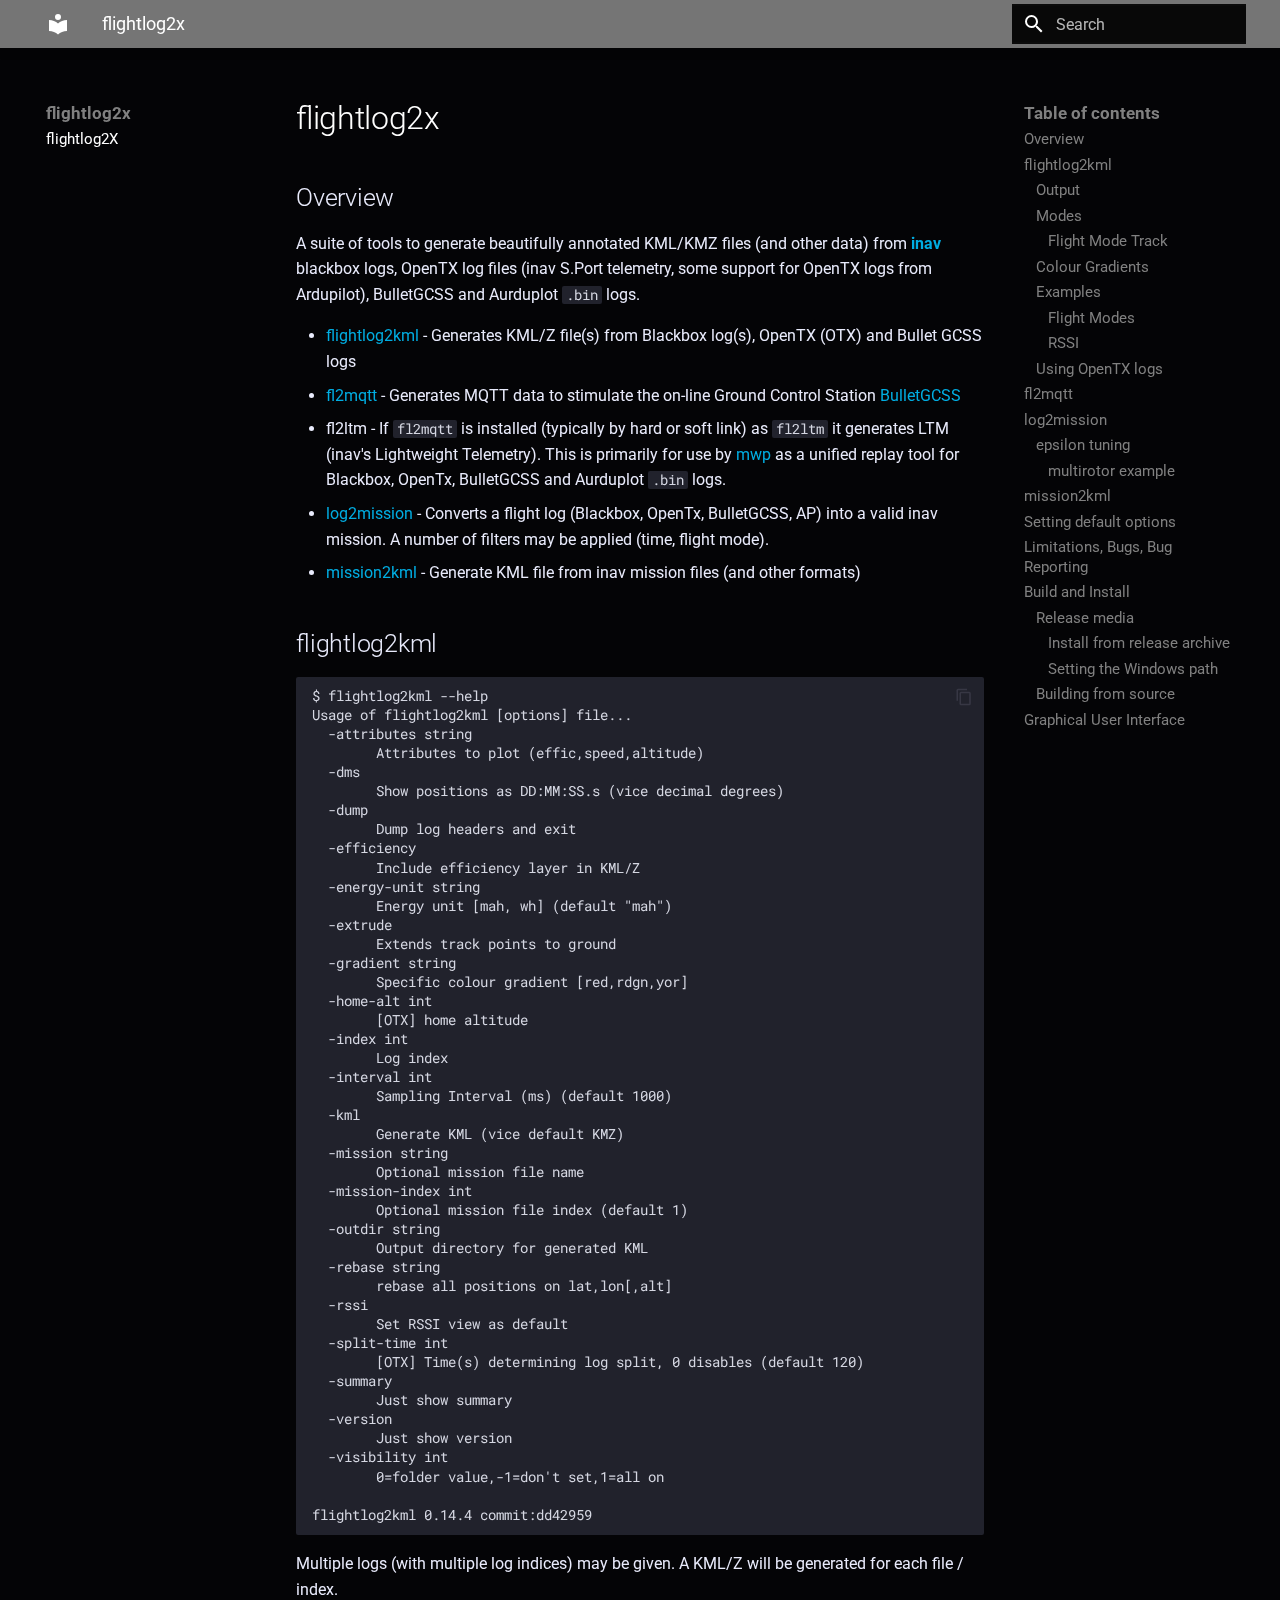
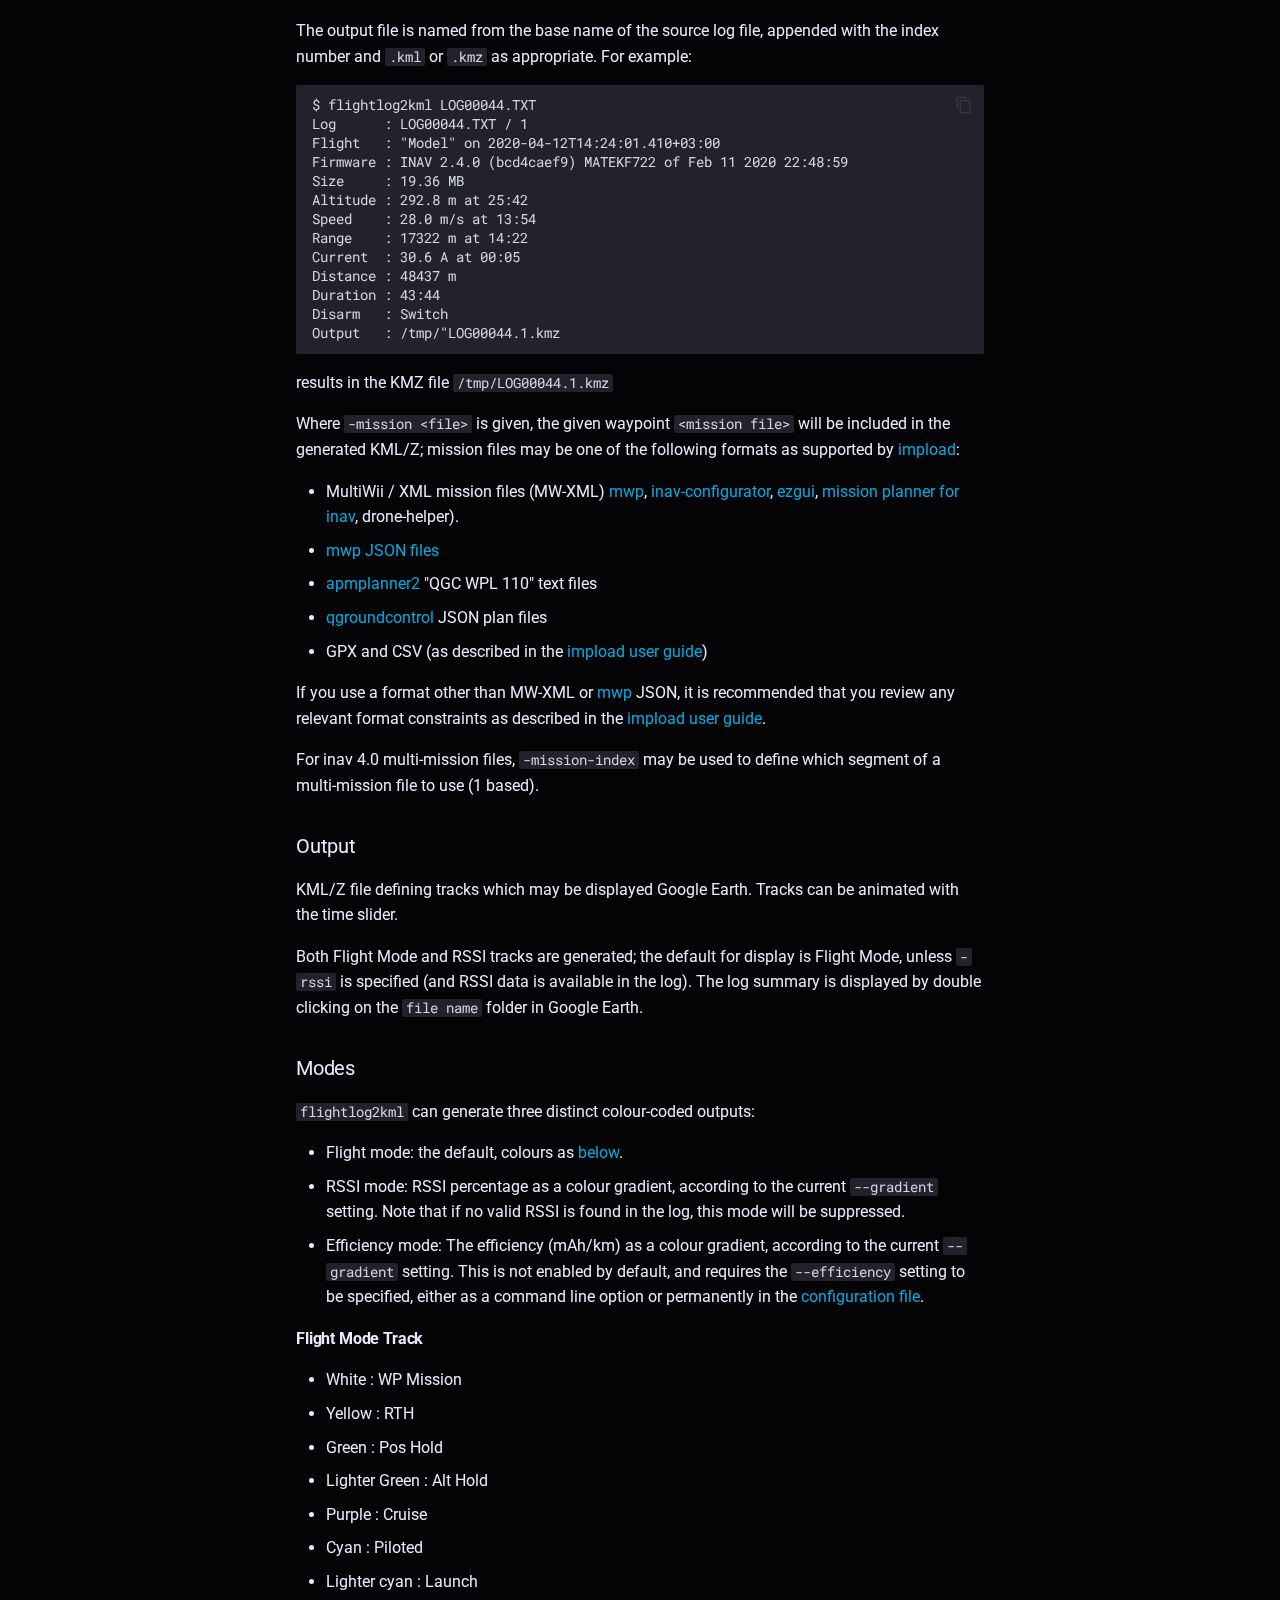
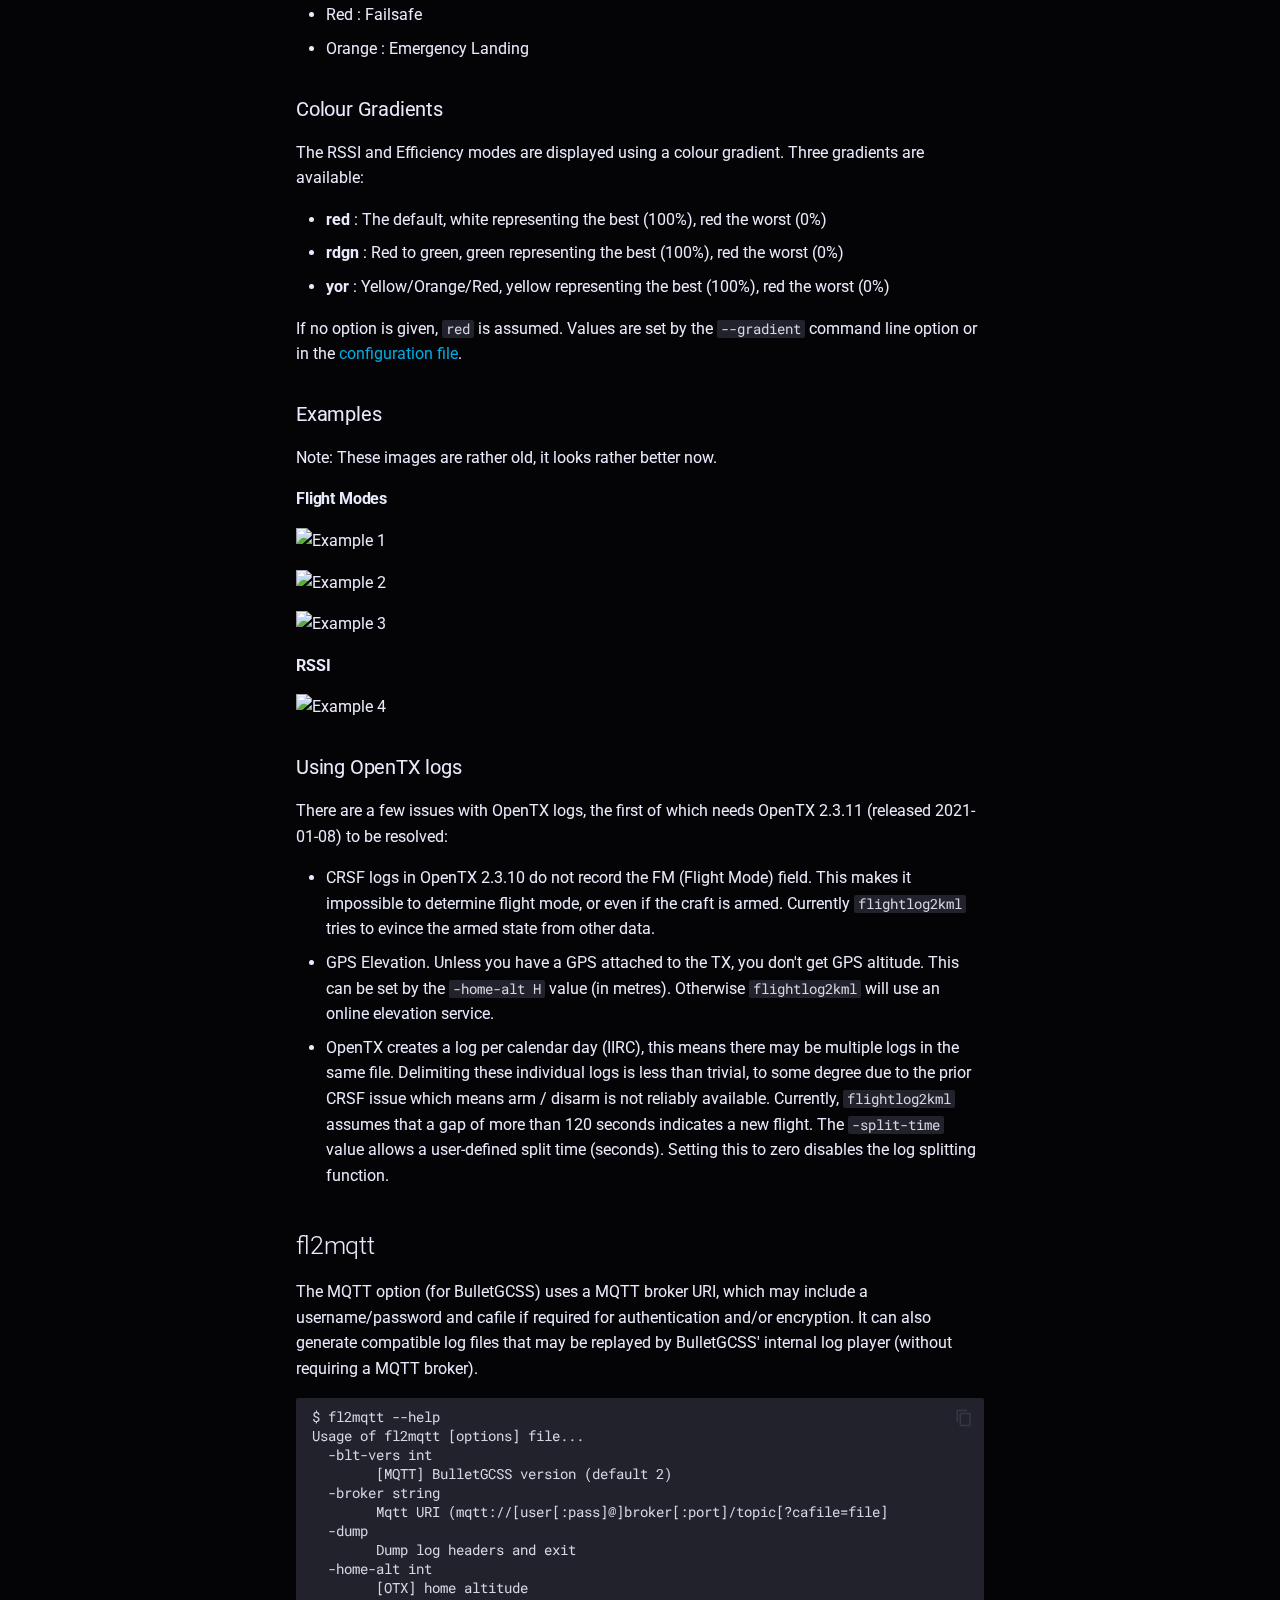
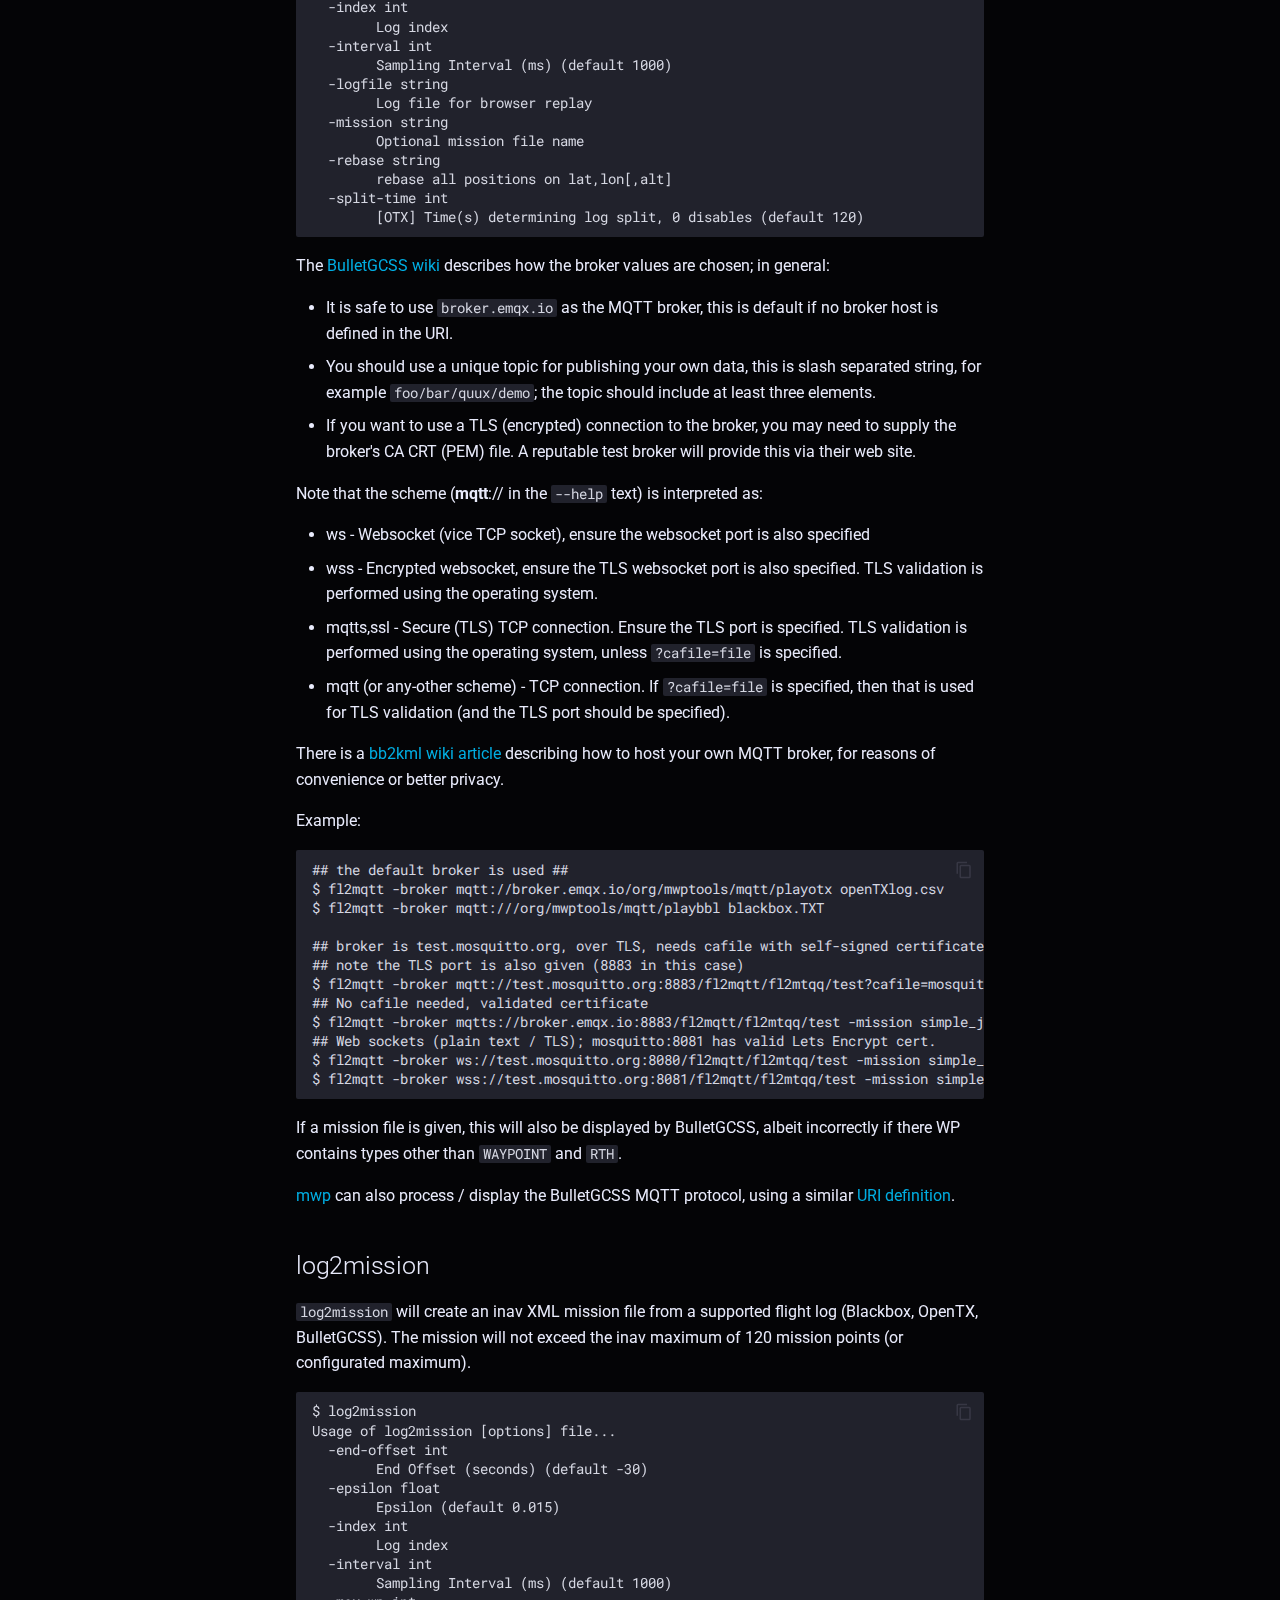
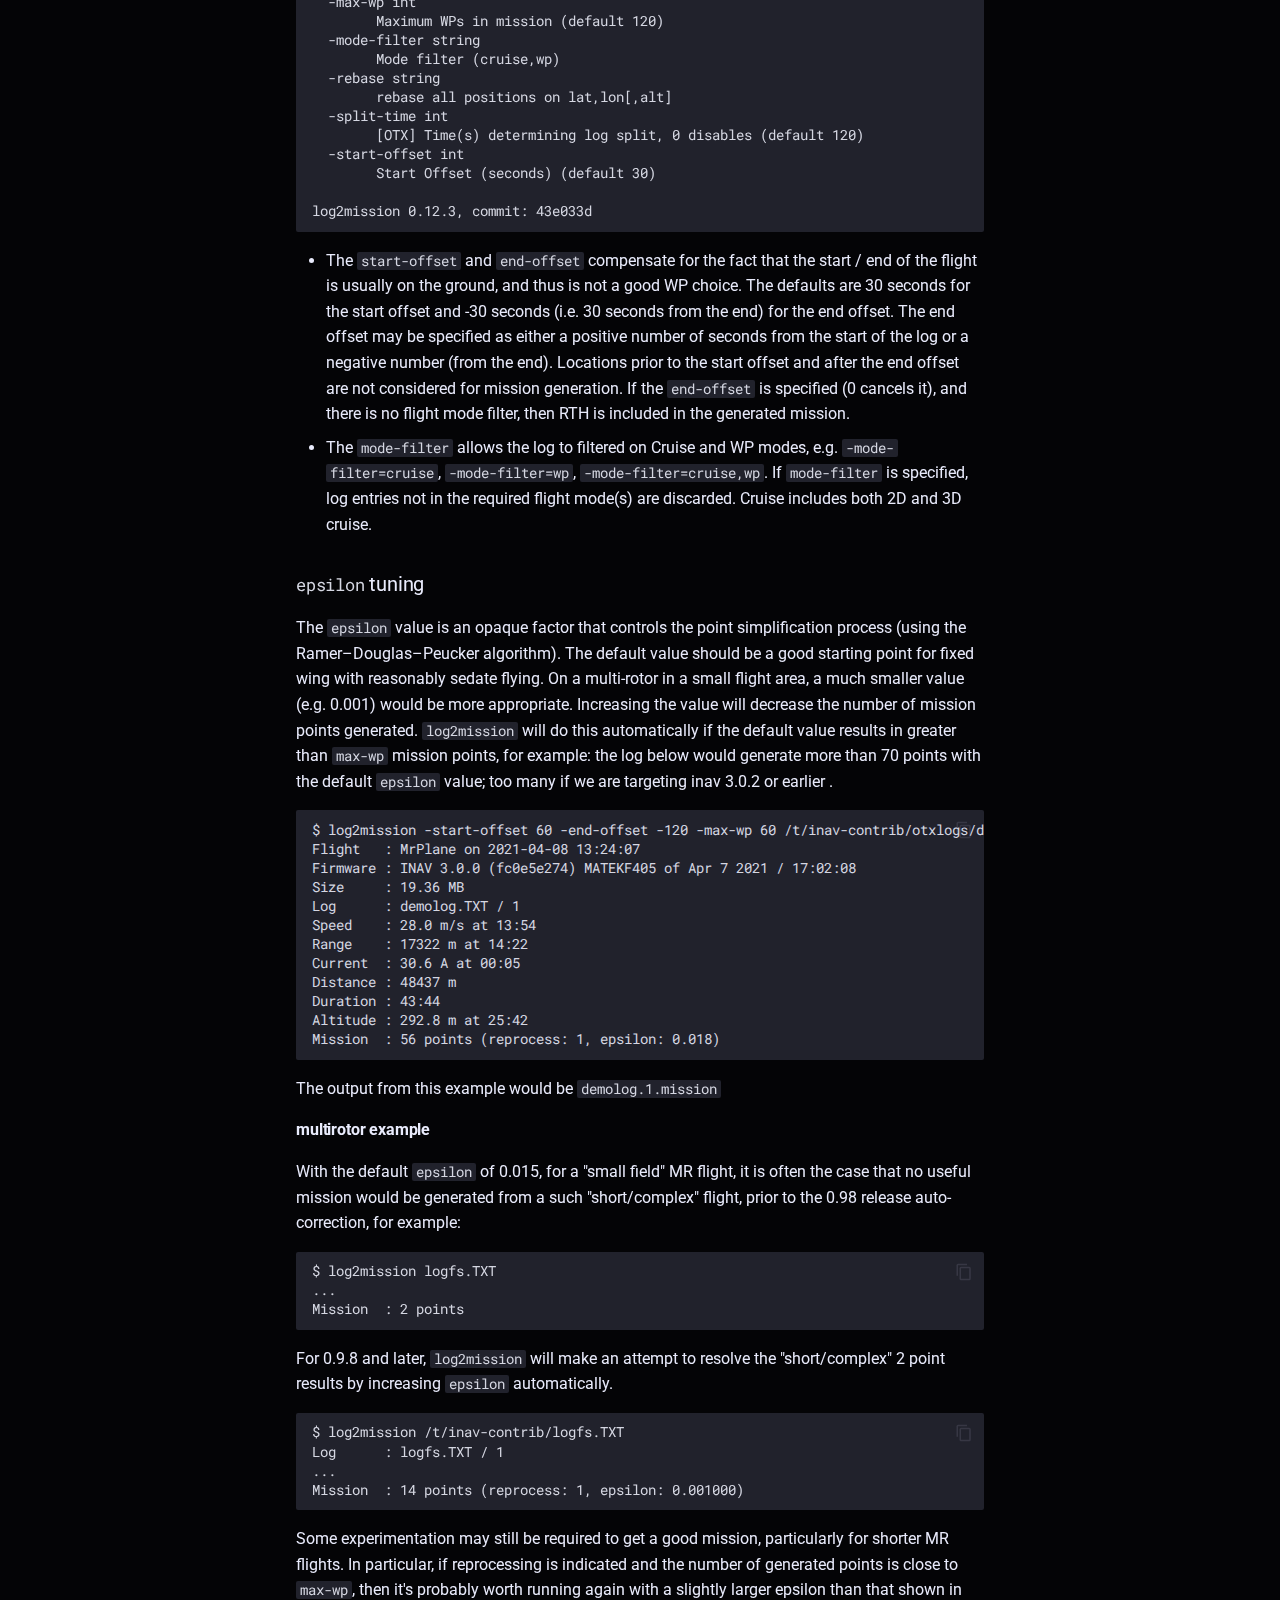
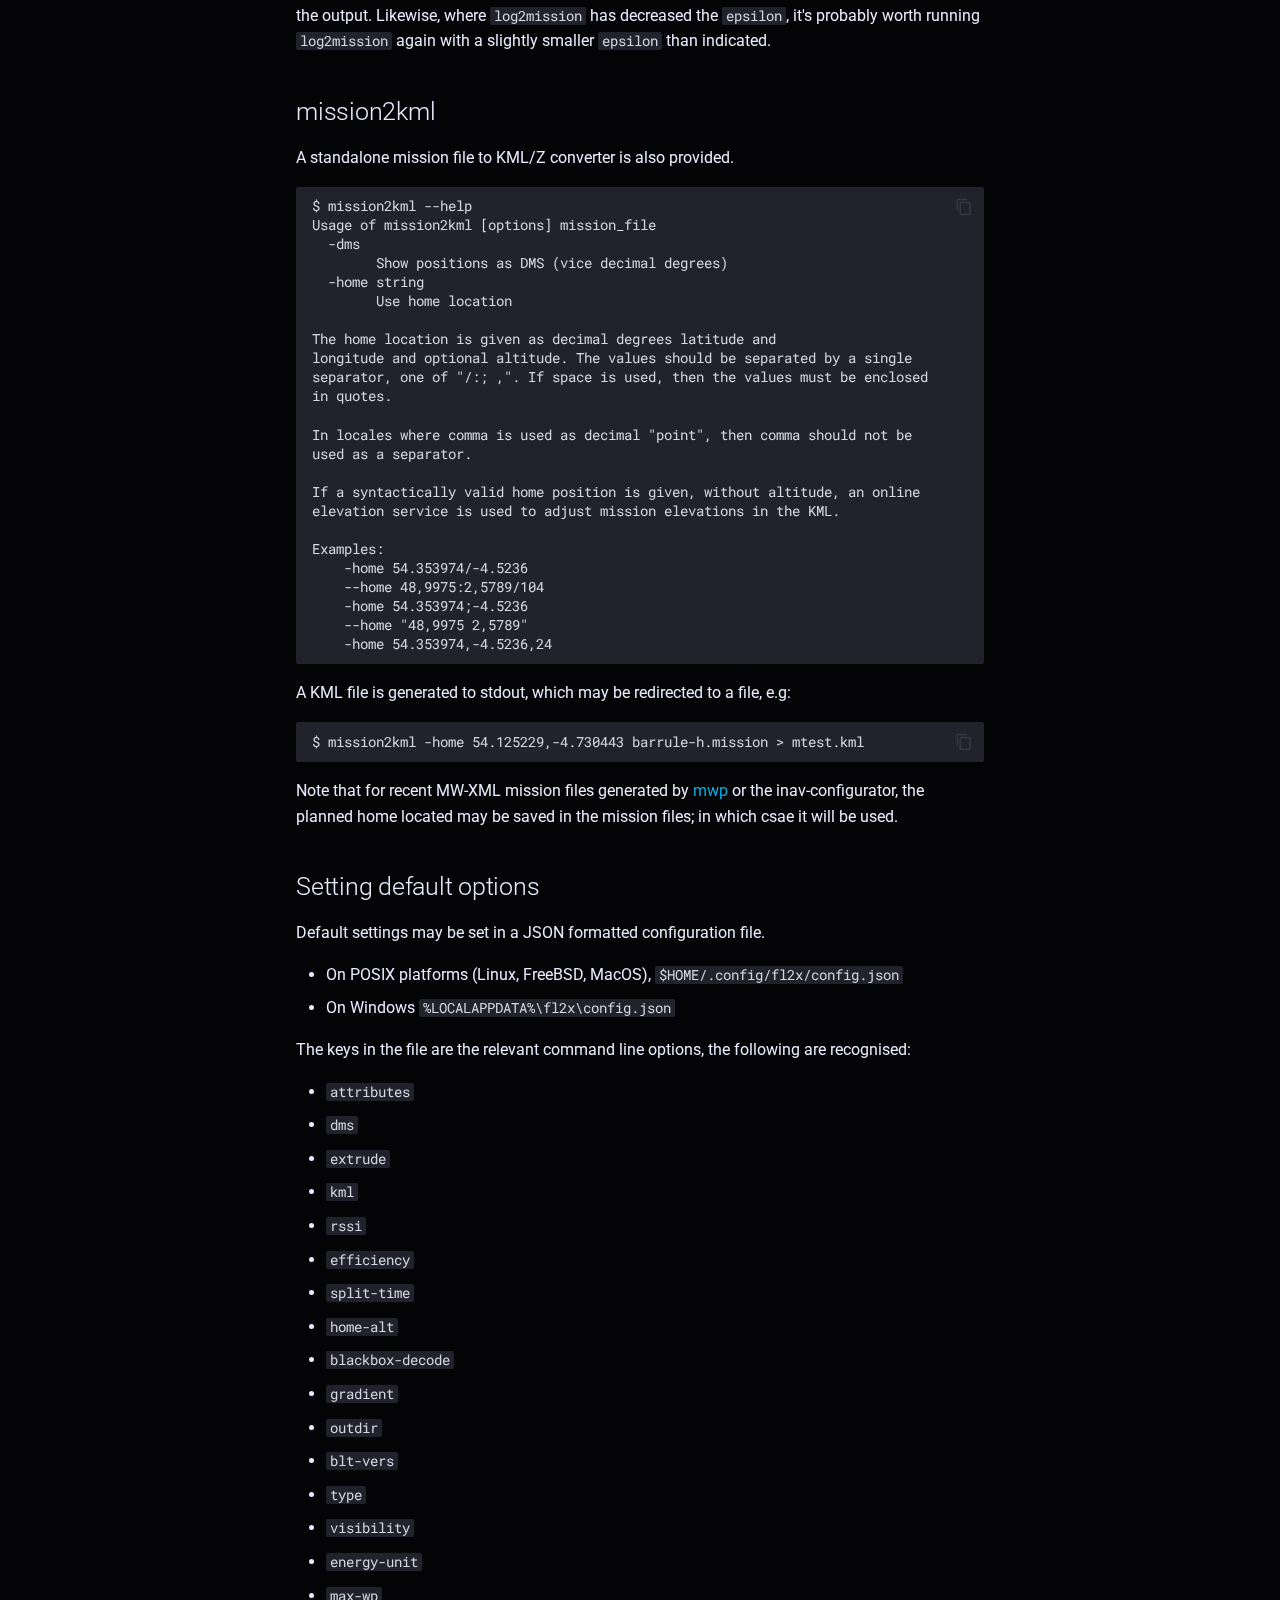
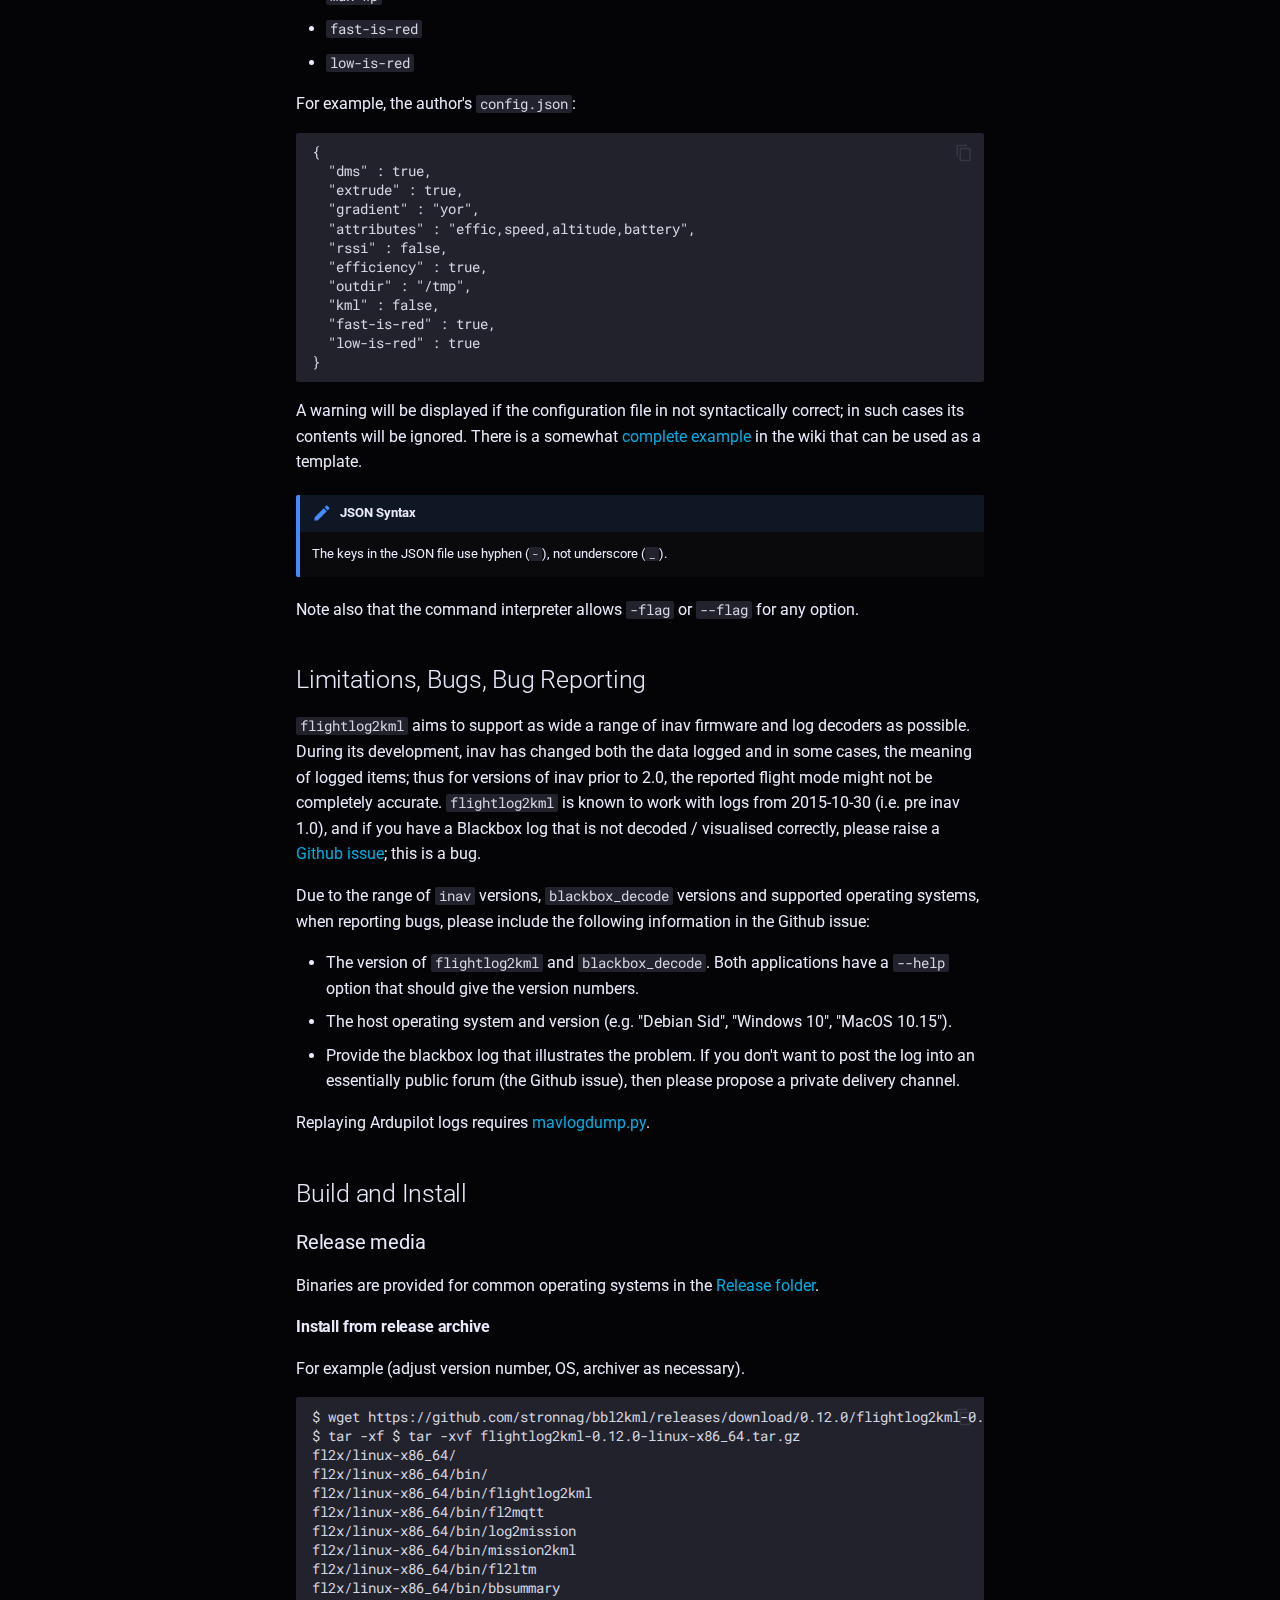
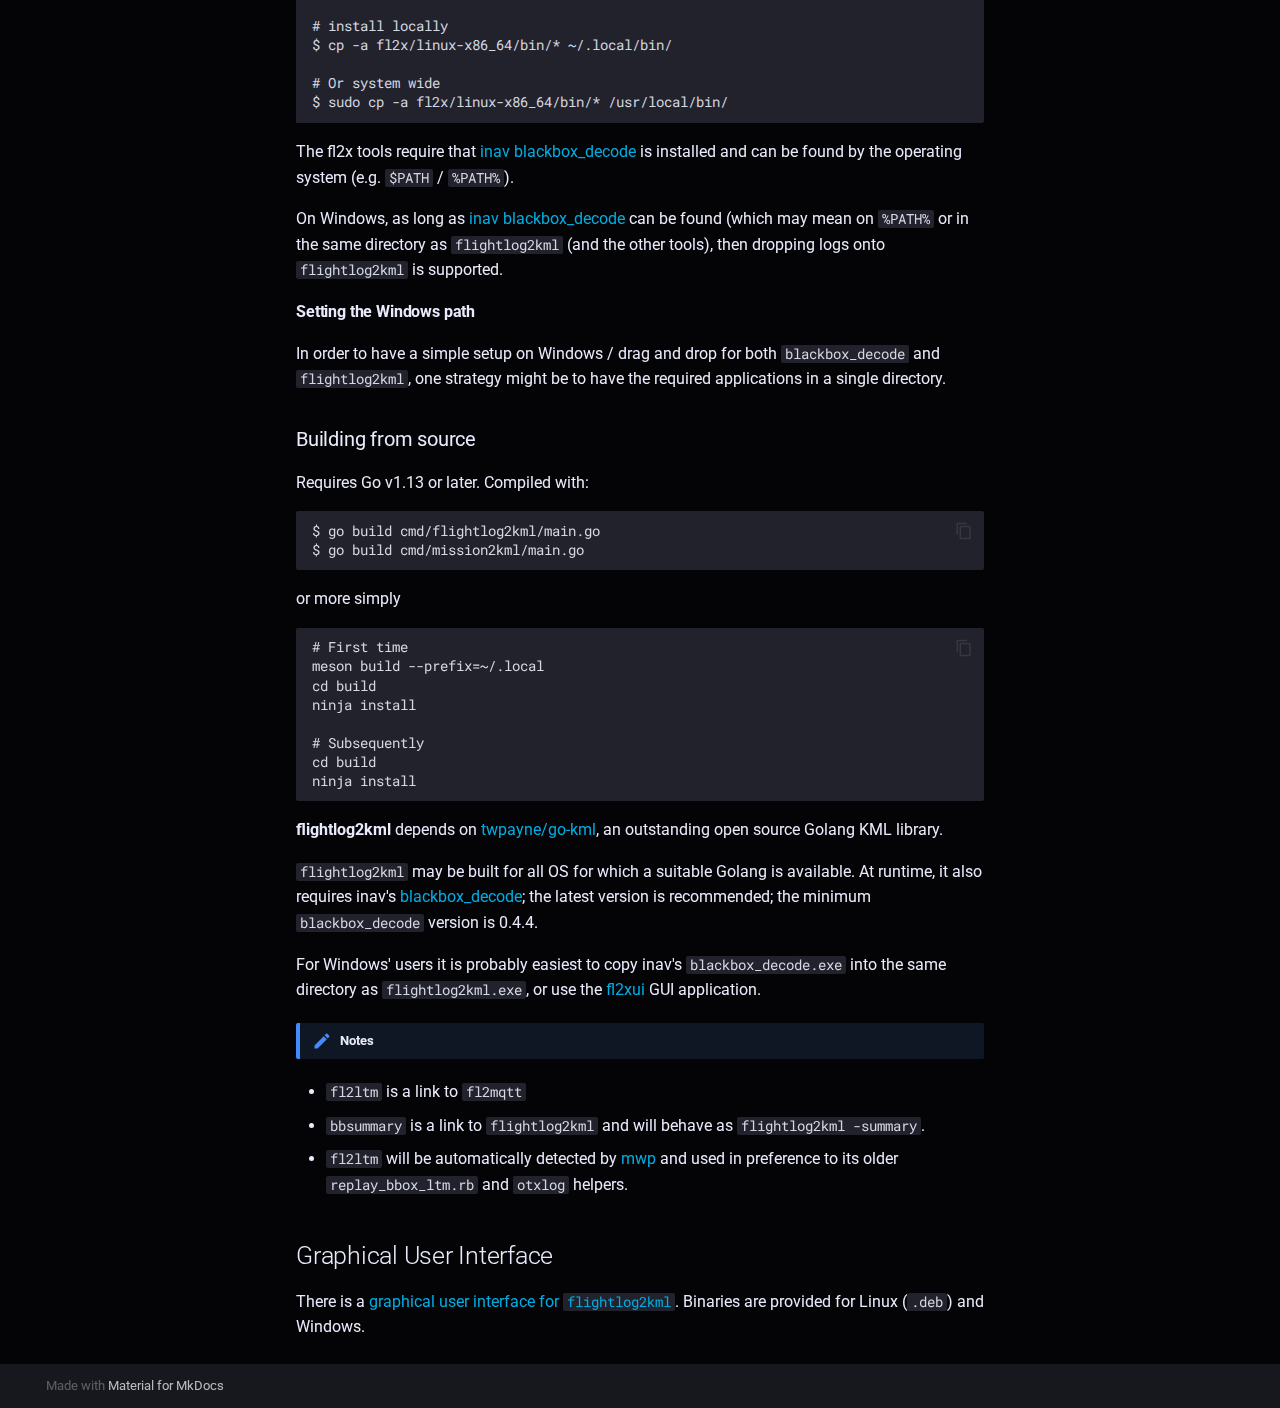
==== commit 8994c310: "Deployed 07d3c08 with MkDocs version: 1.3.0" ====
--- a/index.html
+++ b/index.html
@@ -687,7 +687,7 @@
 <li><a href="#mission2kml">mission2kml</a> - Generate KML file from inav mission files (and other formats)</li>
 </ul>
 <h2 id="flightlog2kml">flightlog2kml<a class="headerlink" href="#flightlog2kml" title="Permanent link">#</a></h2>
-<div class="highlight"><pre><span></span><code>$ flightlog2kml --help
+<pre><code>$ flightlog2kml --help
 Usage of flightlog2kml [options] file...
   -attributes string
         Attributes to plot (effic,speed,altitude)
@@ -698,7 +698,7 @@
   -efficiency
         Include efficiency layer in KML/Z
   -energy-unit string
-        Energy unit [mah, wh] (default &quot;mah&quot;)
+        Energy unit [mah, wh] (default "mah")
   -extrude
         Extends track points to ground
   -gradient string
@@ -728,15 +728,15 @@
   -version
         Just show version
   -visibility int
-        0=folder value,-1=don&#39;t set,1=all on
+        0=folder value,-1=don't set,1=all on
 
 flightlog2kml 0.14.4 commit:dd42959
-</code></pre></div>
+</code></pre>
 <p>Multiple logs (with multiple log indices) may be given. A KML/Z will be generated for each file / index.</p>
 <p>The output file is named from the base name of the source log file, appended with the index number and <code>.kml</code> or <code>.kmz</code> as appropriate. For example:</p>
-<p><div class="highlight"><pre><span></span><code>$ flightlog2kml LOG00044.TXT
+<pre><code>$ flightlog2kml LOG00044.TXT
 Log      : LOG00044.TXT / 1
-Flight   : &quot;Model&quot; on 2020-04-12T14:24:01.410+03:00
+Flight   : "Model" on 2020-04-12T14:24:01.410+03:00
 Firmware : INAV 2.4.0 (bcd4caef9) MATEKF722 of Feb 11 2020 22:48:59
 Size     : 19.36 MB
 Altitude : 292.8 m at 25:42
@@ -746,9 +746,9 @@
 Distance : 48437 m
 Duration : 43:44
 Disarm   : Switch
-Output   : /tmp/&quot;LOG00044.1.kmz
-</code></pre></div>
-results in the KMZ file "LOG00044.1.kmz"</p>
+Output   : /tmp/"LOG00044.1.kmz
+</code></pre>
+<p>results in the KMZ file <code>/tmp/LOG00044.1.kmz</code></p>
 <p>Where <code>-mission &lt;file&gt;</code> is given, the given waypoint <code>&lt;mission file&gt;</code> will be included in the generated KML/Z; mission files may be one of the following formats as supported by <a href="https://github.com/stronnag/impload">impload</a>:</p>
 <ul>
 <li>MultiWii / XML mission files (MW-XML) <a href="https://github.com/stronnag/mwptools">mwp</a>, <a href="https://github.com/iNavFlight/inav-configurator">inav-configurator</a>, <a href="https://play.google.com/store/apps/details?id=com.ezio.multiwii&amp;hl=en_GB">ezgui</a>, <a href="https://play.google.com/store/apps/details?id=com.eziosoft.ezgui.inav&amp;hl=en">mission planner for inav</a>, drone-helper).</li>
@@ -806,7 +806,7 @@
 </ul>
 <h2 id="fl2mqtt">fl2mqtt<a class="headerlink" href="#fl2mqtt" title="Permanent link">#</a></h2>
 <p>The MQTT option (for BulletGCSS) uses a MQTT broker URI, which may include a username/password and cafile if required for authentication and/or encryption. It can also generate compatible log files that may be replayed by BulletGCSS' internal log player (without requiring a MQTT broker).</p>
-<div class="highlight"><pre><span></span><code>$ fl2mqtt --help
+<pre><code>$ fl2mqtt --help
 Usage of fl2mqtt [options] file...
   -blt-vers int
         [MQTT] BulletGCSS version (default 2)
@@ -828,7 +828,7 @@
         rebase all positions on lat,lon[,alt]
   -split-time int
         [OTX] Time(s) determining log split, 0 disables (default 120)
-</code></pre></div>
+</code></pre>
 <p>The <a href="https://github.com/danarrib/BulletGCSS/wiki">BulletGCSS wiki</a> describes how the broker values are chosen; in general:</p>
 <ul>
 <li>It is safe to use <code>broker.emqx.io</code> as the MQTT broker, this is default if no broker host is defined in the URI.</li>
@@ -843,8 +843,8 @@
 <li>mqtt (or any-other scheme) - TCP connection. If <code>?cafile=file</code> is specified, then that is used for TLS validation (and the TLS port should be specified).</li>
 </ul>
 <p>There is a <a href="https://github.com/stronnag/bbl2kml/wiki/Self-Hosting-a-MQTT-server-(e.g.-for-fl2mqtt-&amp;--BulletGCSS)">bb2kml wiki article</a> describing how to host your own MQTT broker, for reasons of convenience or better privacy.</p>
-<p>Example:
-<div class="highlight"><pre><span></span><code>## the default broker is used ##
+<p>Example:</p>
+<pre><code>## the default broker is used ##
 $ fl2mqtt -broker mqtt://broker.emqx.io/org/mwptools/mqtt/playotx openTXlog.csv
 $ fl2mqtt -broker mqtt:///org/mwptools/mqtt/playbbl blackbox.TXT
 
@@ -856,12 +856,12 @@
 ## Web sockets (plain text / TLS); mosquitto:8081 has valid Lets Encrypt cert.
 $ fl2mqtt -broker ws://test.mosquitto.org:8080/fl2mqtt/fl2mtqq/test -mission simple_jump.mission BBL_102629.TXT
 $ fl2mqtt -broker wss://test.mosquitto.org:8081/fl2mqtt/fl2mtqq/test -mission simple_jump.mission BBL_102629.TXT
-</code></pre></div></p>
+</code></pre>
 <p>If a mission file is given, this will also be displayed by BulletGCSS, albeit incorrectly if there WP contains types other than <code>WAYPOINT</code> and <code>RTH</code>.</p>
 <p><a href="https://github.com/stronnag/mwptools">mwp</a> can also process / display the BulletGCSS MQTT protocol, using a similar <a href="https://github.com/stronnag/mwptools/wiki/mqtt---bulletgcss-telemetry">URI definition</a>.</p>
 <h2 id="log2mission">log2mission<a class="headerlink" href="#log2mission" title="Permanent link">#</a></h2>
 <p><code>log2mission</code> will create an inav XML mission file from a supported flight log (Blackbox, OpenTX, BulletGCSS). The mission will not exceed the inav maximum of 120 mission points (or configurated maximum).</p>
-<div class="highlight"><pre><span></span><code>$ log2mission
+<pre><code>$ log2mission
 Usage of log2mission [options] file...
   -end-offset int
         End Offset (seconds) (default -30)
@@ -883,14 +883,14 @@
         Start Offset (seconds) (default 30)
 
 log2mission 0.12.3, commit: 43e033d
-</code></pre></div>
+</code></pre>
 <ul>
 <li>The <code>start-offset</code> and <code>end-offset</code> compensate for the fact that the start / end of the flight is usually on the ground, and thus is not a good WP choice. The defaults are 30 seconds for the start offset and -30 seconds (i.e. 30 seconds from the end) for the end offset. The end offset may be specified as either a positive number of seconds from the start of the log or a negative number (from the end). Locations prior to the start offset and after the end offset are not considered for mission generation. If the <code>end-offset</code> is specified (0 cancels it), and there is no flight mode filter, then RTH is included in the generated mission.</li>
 <li>The <code>mode-filter</code> allows the log to filtered on Cruise and WP modes, e.g. <code>-mode-filter=cruise</code>, <code>-mode-filter=wp</code>, <code>-mode-filter=cruise,wp</code>. If <code>mode-filter</code> is specified, log entries not in the required flight mode(s) are discarded. Cruise includes both 2D and 3D cruise.</li>
 </ul>
 <h3 id="epsilon-tuning"><code>epsilon</code> tuning<a class="headerlink" href="#epsilon-tuning" title="Permanent link">#</a></h3>
 <p>The <code>epsilon</code> value is an opaque factor that controls the point simplification process (using the Ramer–Douglas–Peucker algorithm). The default value should be a good starting point for fixed wing with reasonably sedate flying. On a multi-rotor in a small flight area, a much smaller value (e.g. 0.001) would be more appropriate.  Increasing the value will decrease the number of mission points generated. <code>log2mission</code> will do this automatically if the default value results in greater than <code>max-wp</code> mission points, for example: the log below would generate more than 70 points with the default <code>epsilon</code> value; too many if we are targeting inav 3.0.2 or earlier .</p>
-<div class="highlight"><pre><span></span><code>$ log2mission -start-offset 60 -end-offset -120 -max-wp 60 /t/inav-contrib/otxlogs/demolog.TXT
+<pre><code>$ log2mission -start-offset 60 -end-offset -120 -max-wp 60 /t/inav-contrib/otxlogs/demolog.TXT
 Flight   : MrPlane on 2021-04-08 13:24:07
 Firmware : INAV 3.0.0 (fc0e5e274) MATEKF405 of Apr 7 2021 / 17:02:08
 Size     : 19.36 MB
@@ -902,24 +902,24 @@
 Duration : 43:44
 Altitude : 292.8 m at 25:42
 Mission  : 56 points (reprocess: 1, epsilon: 0.018)
-</code></pre></div>
+</code></pre>
 <p>The output from this example would be <code>demolog.1.mission</code></p>
 <h4 id="multirotor-example">multirotor example<a class="headerlink" href="#multirotor-example" title="Permanent link">#</a></h4>
 <p>With the default <code>epsilon</code> of 0.015, for a "small field" MR flight, it is often the case that no useful mission would be generated from a such "short/complex" flight, prior to the 0.98 release auto-correction, for example:</p>
-<div class="highlight"><pre><span></span><code>$ log2mission logfs.TXT
+<pre><code>$ log2mission logfs.TXT
 ...
 Mission  : 2 points
-</code></pre></div>
-<p>For 0.9.8, <code>log2mission</code> will make an attempt to resolve the "short/complex" 2 point results by increasing <code>epsilon</code> automatically.</p>
-<div class="highlight"><pre><span></span><code>$ log2mission /t/inav-contrib/logfs.TXT
+</code></pre>
+<p>For 0.9.8 and later, <code>log2mission</code> will make an attempt to resolve the "short/complex" 2 point results by increasing <code>epsilon</code> automatically.</p>
+<pre><code>$ log2mission /t/inav-contrib/logfs.TXT
 Log      : logfs.TXT / 1
 ...
 Mission  : 14 points (reprocess: 1, epsilon: 0.001000)
-</code></pre></div>
+</code></pre>
 <p>Some experimentation may still be required to get a good mission, particularly for shorter MR flights. In particular, if reprocessing is indicated and the number of generated points is close to <code>max-wp</code>, then it's probably worth running again with a slightly larger epsilon than that shown in the output. Likewise, where <code>log2mission</code> has decreased the <code>epsilon</code>, it's probably worth running <code>log2mission</code> again with a slightly smaller <code>epsilon</code> than indicated.</p>
 <h2 id="mission2kml">mission2kml<a class="headerlink" href="#mission2kml" title="Permanent link">#</a></h2>
 <p>A standalone mission file to KML/Z converter is also provided.</p>
-<div class="highlight"><pre><span></span><code>$ mission2kml --help
+<pre><code>$ mission2kml --help
 Usage of mission2kml [options] mission_file
   -dms
         Show positions as DMS (vice decimal degrees)
@@ -928,10 +928,10 @@
 
 The home location is given as decimal degrees latitude and
 longitude and optional altitude. The values should be separated by a single
-separator, one of &quot;/:; ,&quot;. If space is used, then the values must be enclosed
+separator, one of "/:; ,". If space is used, then the values must be enclosed
 in quotes.
 
-In locales where comma is used as decimal &quot;point&quot;, then comma should not be
+In locales where comma is used as decimal "point", then comma should not be
 used as a separator.
 
 If a syntactically valid home position is given, without altitude, an online
@@ -941,12 +941,12 @@
     -home 54.353974/-4.5236
     --home 48,9975:2,5789/104
     -home 54.353974;-4.5236
-    --home &quot;48,9975 2,5789&quot;
+    --home "48,9975 2,5789"
     -home 54.353974,-4.5236,24
-</code></pre></div>
+</code></pre>
 <p>A KML file is generated to stdout, which may be redirected to a file, e.g:</p>
-<div class="highlight"><pre><span></span><code>$ mission2kml -home 54.125229,-4.730443 barrule-h.mission &gt; mtest.kml
-</code></pre></div>
+<pre><code>$ mission2kml -home 54.125229,-4.730443 barrule-h.mission &gt; mtest.kml
+</code></pre>
 <p>Note that for recent MW-XML mission files generated by <a href="https://github.com/stronnag/mwptools">mwp</a> or the inav-configurator, the planned home located may be saved in the mission files; in which csae it will be used.</p>
 <h2 id="setting-default-options">Setting default options<a class="headerlink" href="#setting-default-options" title="Permanent link">#</a></h2>
 <p>Default settings may be set in a JSON formatted configuration file.</p>
@@ -976,19 +976,19 @@
 <li><code>low-is-red</code></li>
 </ul>
 <p>For example, the author's <code>config.json</code>:</p>
-<div class="highlight"><pre><span></span><code>{
-  &quot;dms&quot; : true,
-  &quot;extrude&quot; : true,
-  &quot;gradient&quot; : &quot;yor&quot;,
-  &quot;attributes&quot; : &quot;effic,speed,altitude,battery&quot;,
-  &quot;rssi&quot; : false,
-  &quot;efficiency&quot; : true,
-  &quot;outdir&quot; : &quot;/tmp&quot;,
-  &quot;kml&quot; : false,
-  &quot;fast-is-red&quot; : true,
-  &quot;low-is-red&quot; : true
+<pre><code>{
+  "dms" : true,
+  "extrude" : true,
+  "gradient" : "yor",
+  "attributes" : "effic,speed,altitude,battery",
+  "rssi" : false,
+  "efficiency" : true,
+  "outdir" : "/tmp",
+  "kml" : false,
+  "fast-is-red" : true,
+  "low-is-red" : true
 }
-</code></pre></div>
+</code></pre>
 <p>A warning will be displayed if the configuration file in not syntactically correct; in such cases its contents will be ignored. There is a somewhat <a href="https://github.com/stronnag/bbl2kml/wiki/Sample-Config-file">complete example</a> in the wiki that can be used as a template.</p>
 <div class="admonition note">
 <p class="admonition-title">JSON Syntax</p>
@@ -1009,7 +1009,7 @@
 <p>Binaries are provided for common operating systems in the <a href="https://github.com/stronnag/bbl2kml/releases">Release folder</a>.</p>
 <h4 id="install-from-release-archive">Install from release archive<a class="headerlink" href="#install-from-release-archive" title="Permanent link">#</a></h4>
 <p>For example (adjust version number, OS, archiver as necessary).</p>
-<div class="highlight"><pre><span></span><code>$ wget https://github.com/stronnag/bbl2kml/releases/download/0.12.0/flightlog2kml-0.12.0-linux-x86_64.tar.gz
+<pre><code>$ wget https://github.com/stronnag/bbl2kml/releases/download/0.12.0/flightlog2kml-0.12.0-linux-x86_64.tar.gz
 $ tar -xf $ tar -xvf flightlog2kml-0.12.0-linux-x86_64.tar.gz
 fl2x/linux-x86_64/
 fl2x/linux-x86_64/bin/
@@ -1025,7 +1025,7 @@
 
 # Or system wide
 $ sudo cp -a fl2x/linux-x86_64/bin/* /usr/local/bin/
-</code></pre></div>
+</code></pre>
 <p>The fl2x tools require that <a href="https://github.com/iNavFlight/blackbox-tools">inav blackbox_decode</a> is installed and can be found by the operating system (e.g. <code>$PATH</code> / <code>%PATH%</code>).</p>
 <p>On Windows, as long as <a href="https://github.com/iNavFlight/blackbox-tools">inav blackbox_decode</a> can be found (which may mean on <code>%PATH%</code> or in the same directory as <code>flightlog2kml</code> (and the other tools), then dropping logs onto <code>flightlog2kml</code> is supported.</p>
 <h4 id="setting-the-windows-path">Setting the Windows path<a class="headerlink" href="#setting-the-windows-path" title="Permanent link">#</a></h4>
@@ -1033,19 +1033,19 @@
 <h3 id="building-from-source">Building from source<a class="headerlink" href="#building-from-source" title="Permanent link">#</a></h3>
 <p>Requires Go v1.13 or later.
 Compiled with:</p>
-<div class="highlight"><pre><span></span><code>$ go build cmd/flightlog2kml/main.go
+<pre><code>$ go build cmd/flightlog2kml/main.go
 $ go build cmd/mission2kml/main.go
-</code></pre></div>
+</code></pre>
 <p>or more simply</p>
-<div class="highlight"><pre><span></span><code># First time
+<pre><code># First time
 meson build --prefix=~/.local
 cd build
 ninja install
-</code></pre></div>
-<div class="highlight"><pre><span></span><code># Subsequently
+
+# Subsequently
 cd build
 ninja install
-</code></pre></div>
+</code></pre>
 <p><strong>flightlog2kml</strong> depends on <a href="https://github.com/twpayne/go-kml">twpayne/go-kml</a>, an outstanding open source Golang KML library.</p>
 <p><code>flightlog2kml</code> may be built for all OS for which a suitable Golang is available. At runtime, it also requires inav's <a href="https://github.com/iNavFlight/blackbox-tools">blackbox_decode</a>; the latest version is recommended; the minimum <code>blackbox_decode</code> version is 0.4.4.</p>
 <p>For Windows' users it is probably easiest to copy inav's <code>blackbox_decode.exe</code> into the same directory as <code>flightlog2kml.exe</code>, or use the <a href="#graphical-user-interface">fl2xui</a> GUI application.</p>
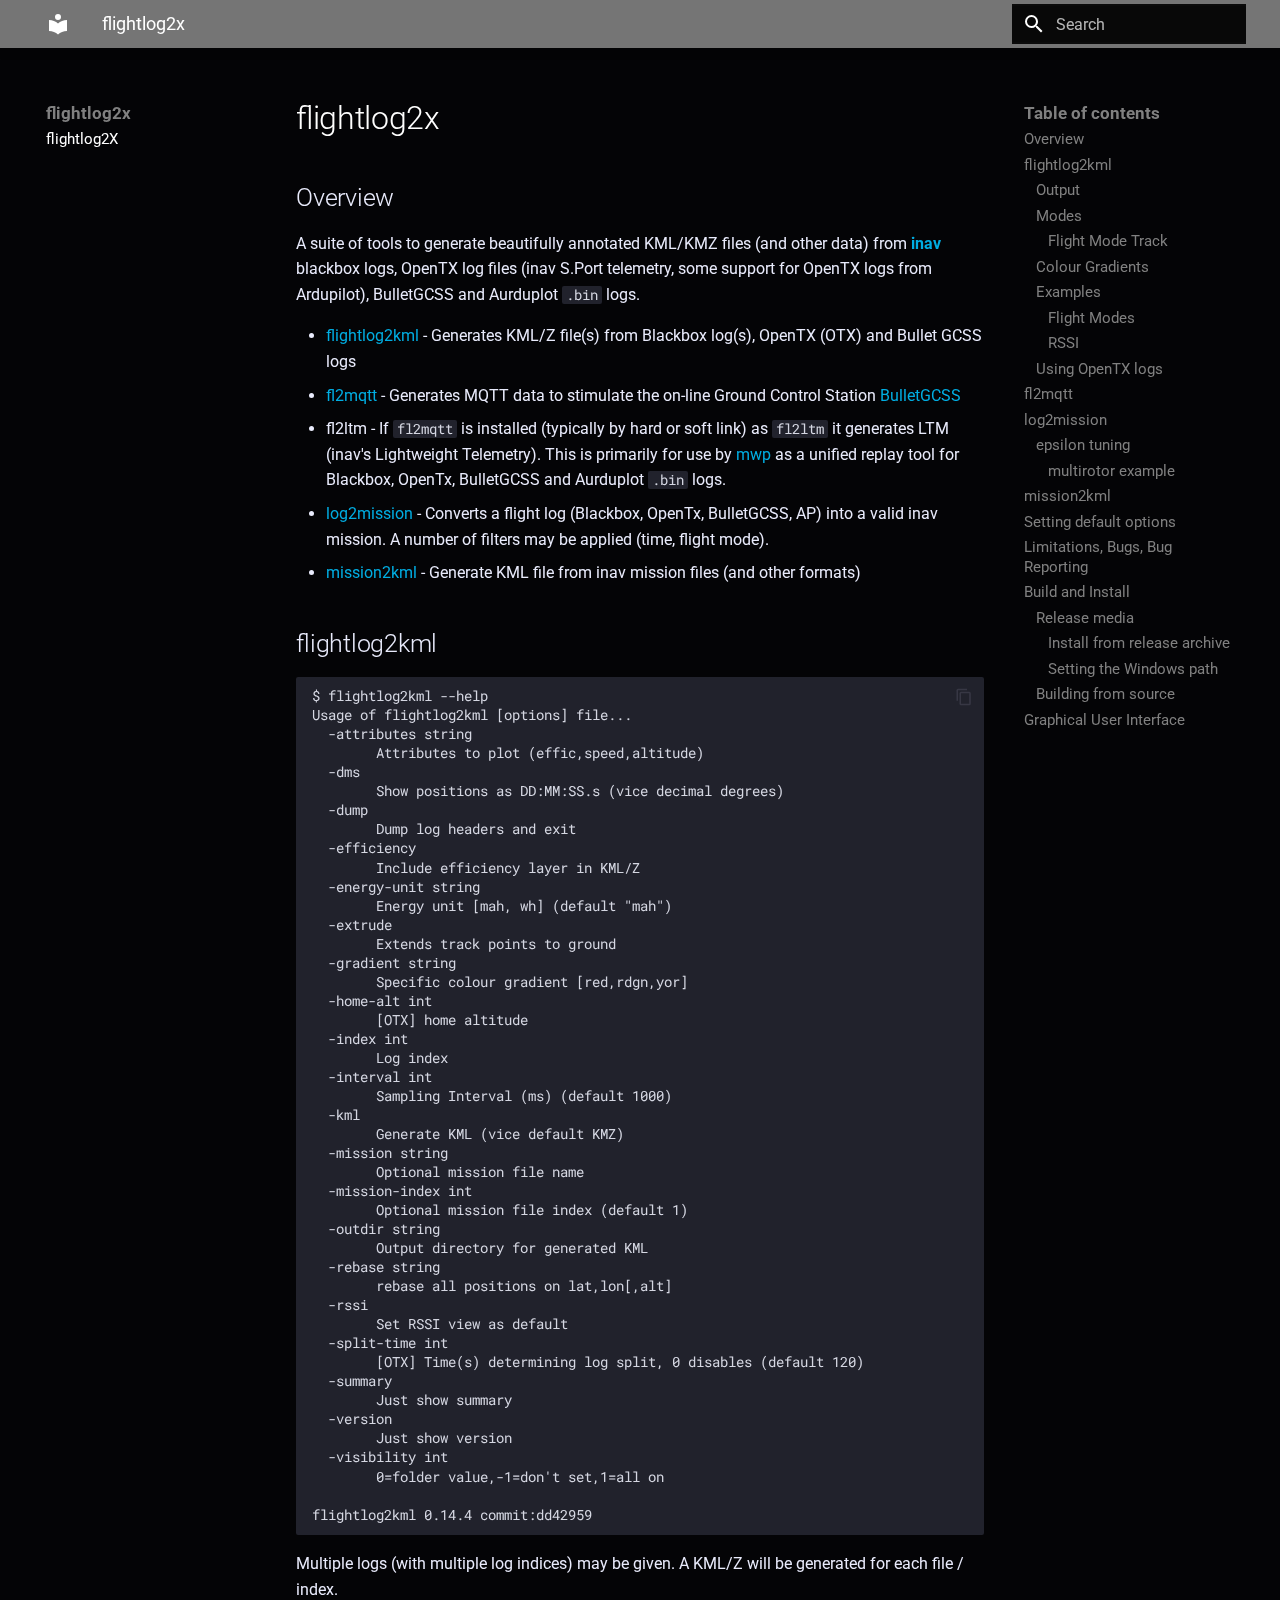
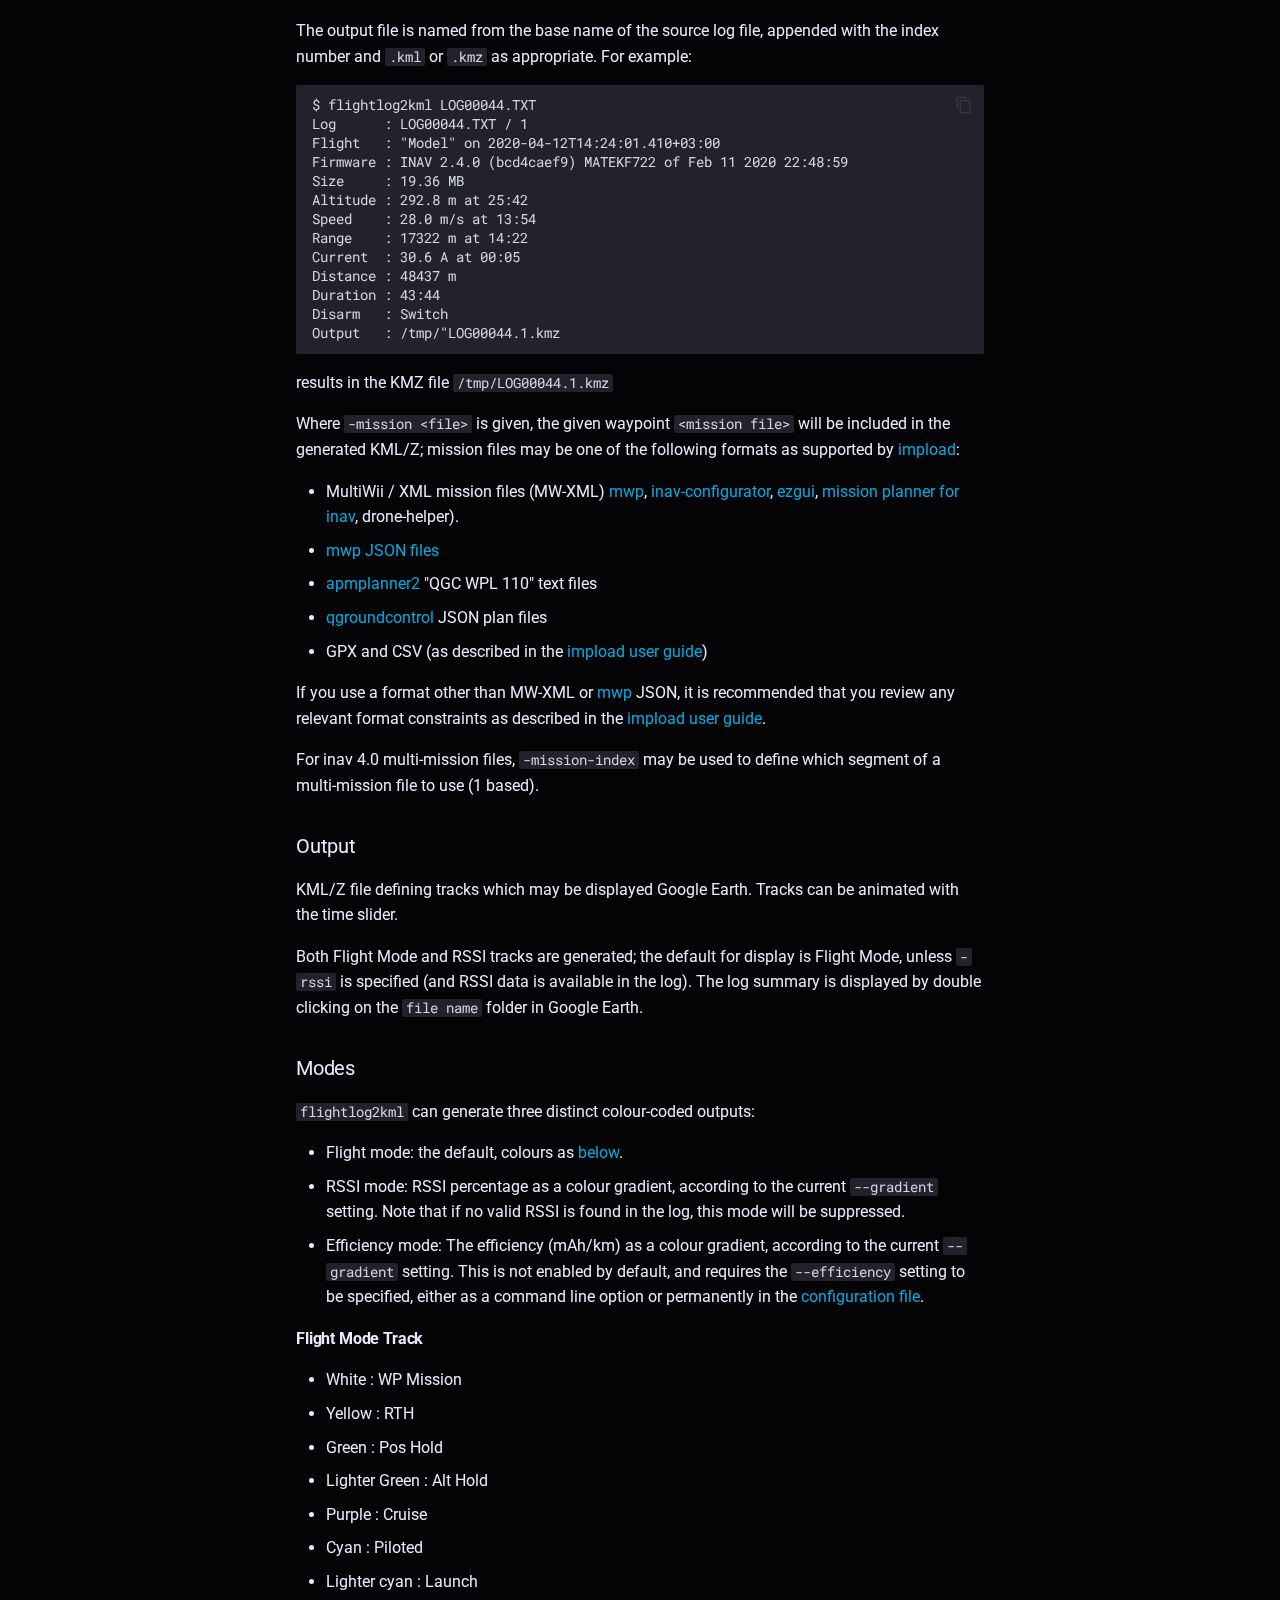
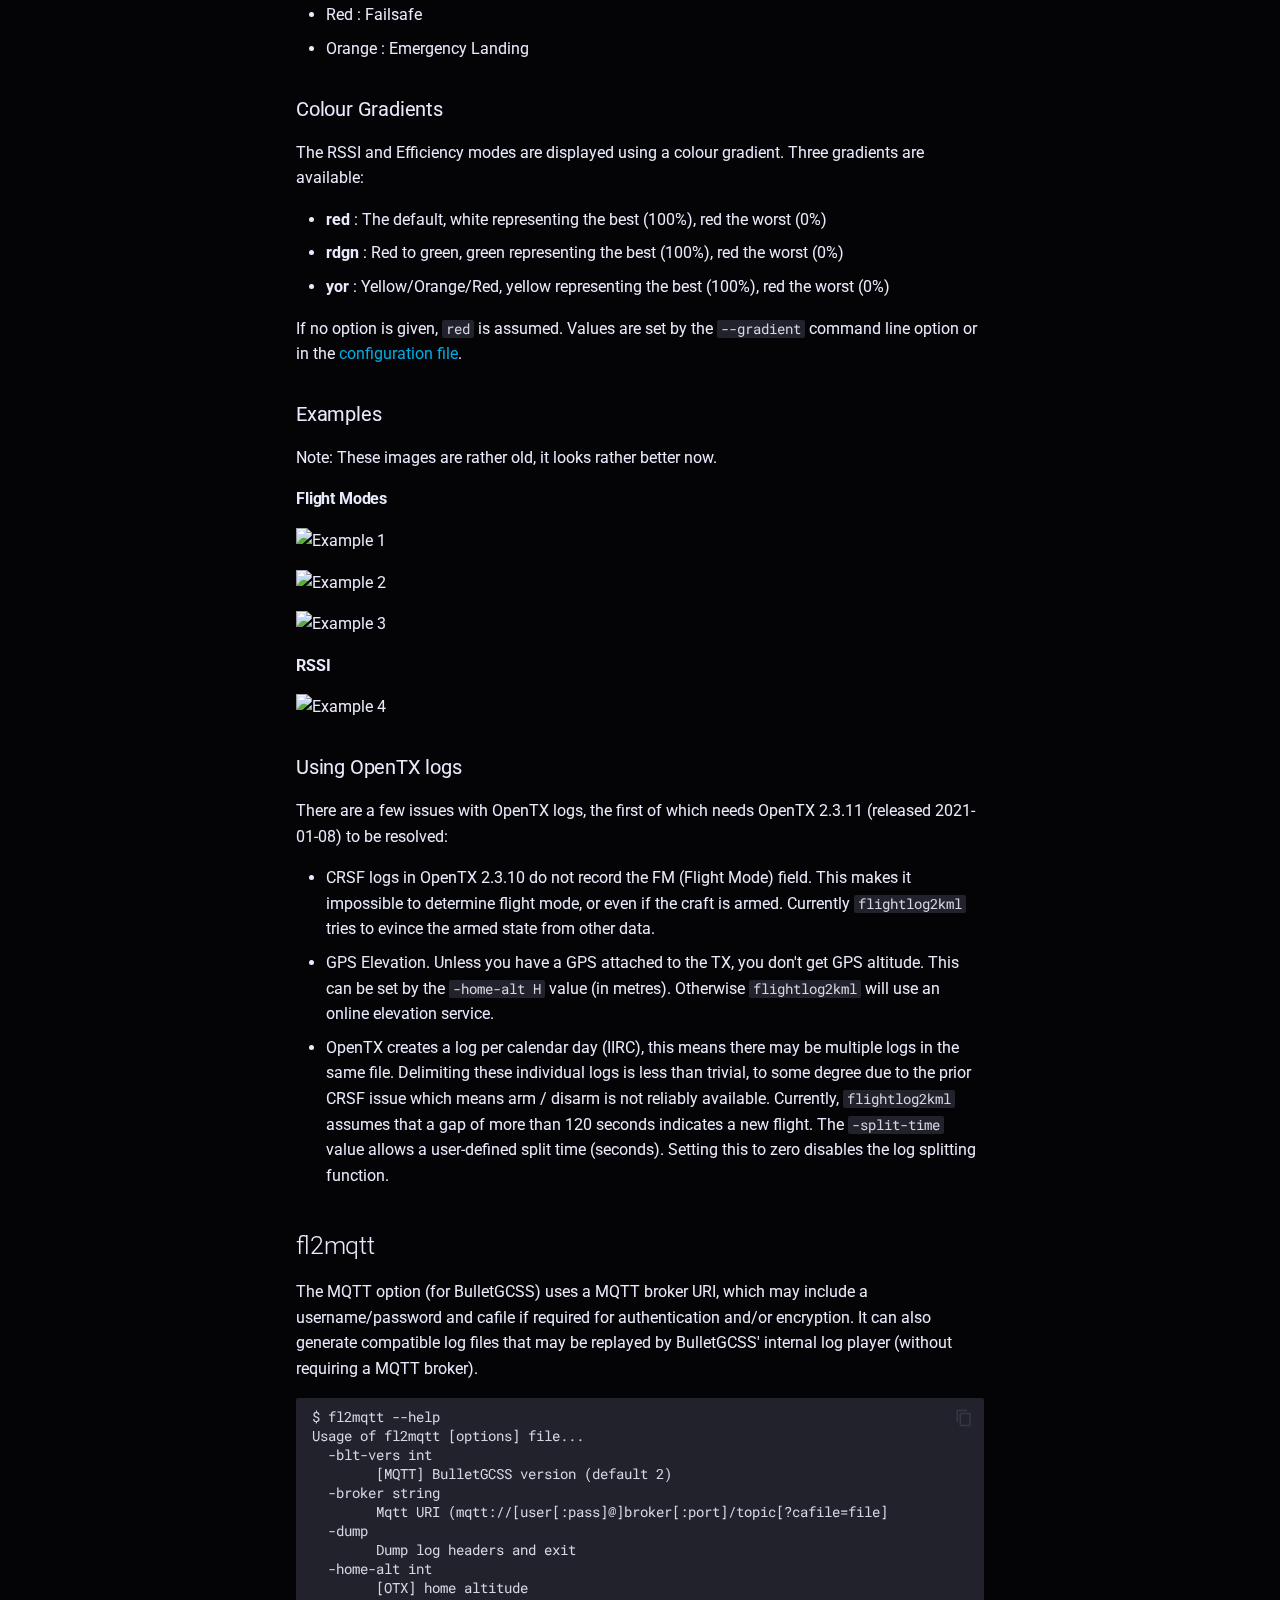
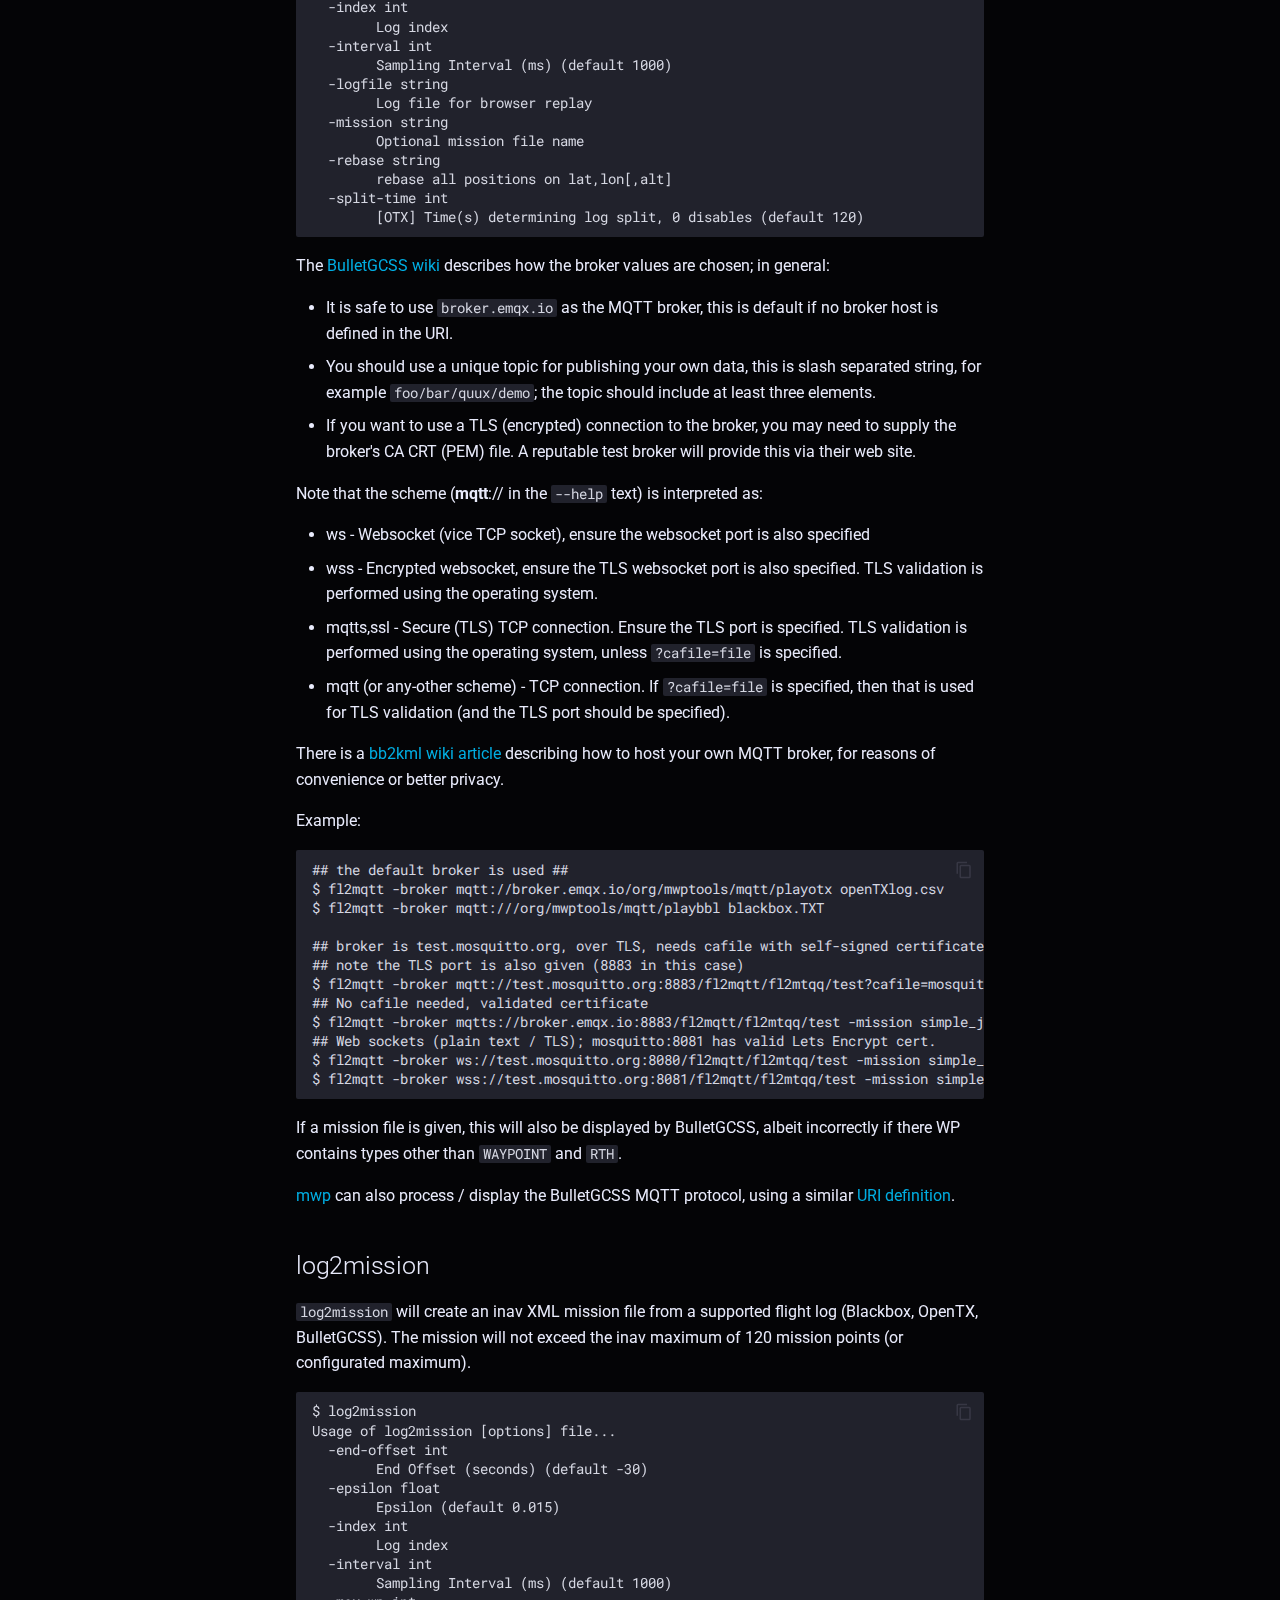
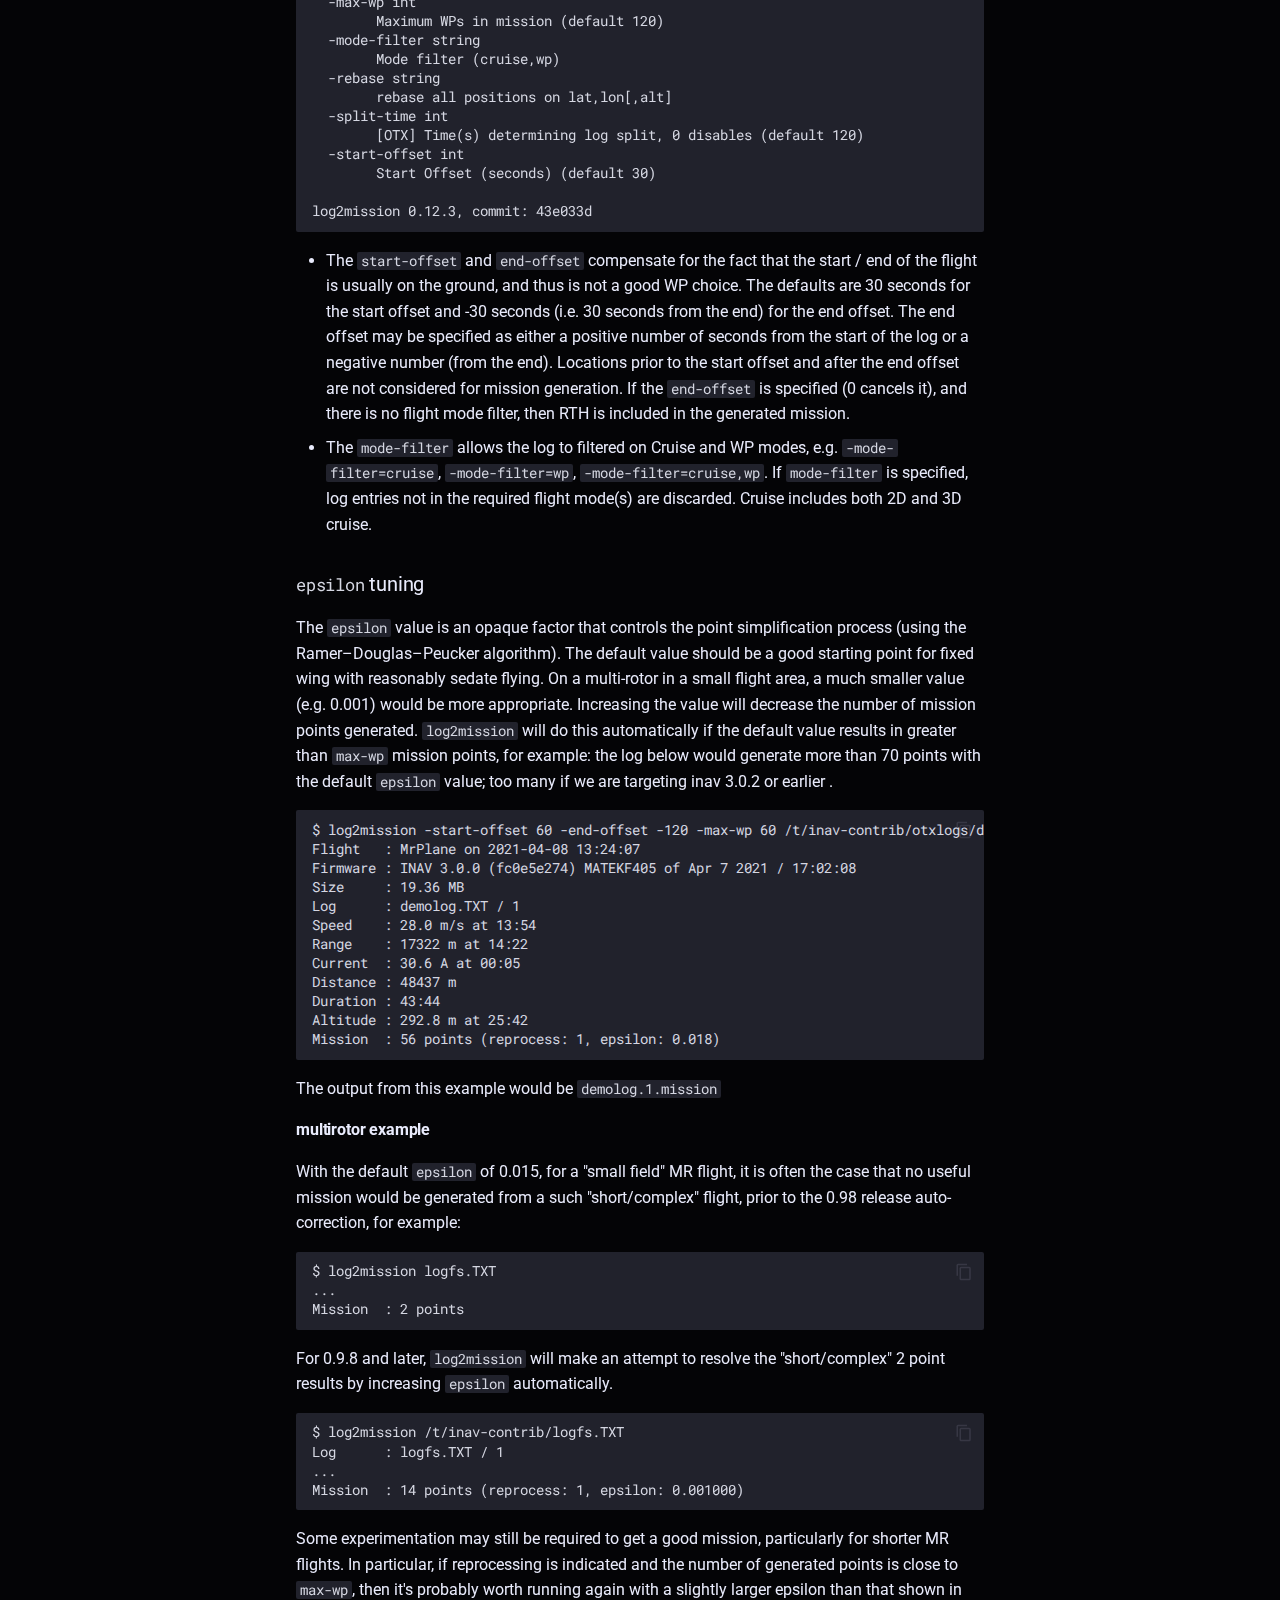
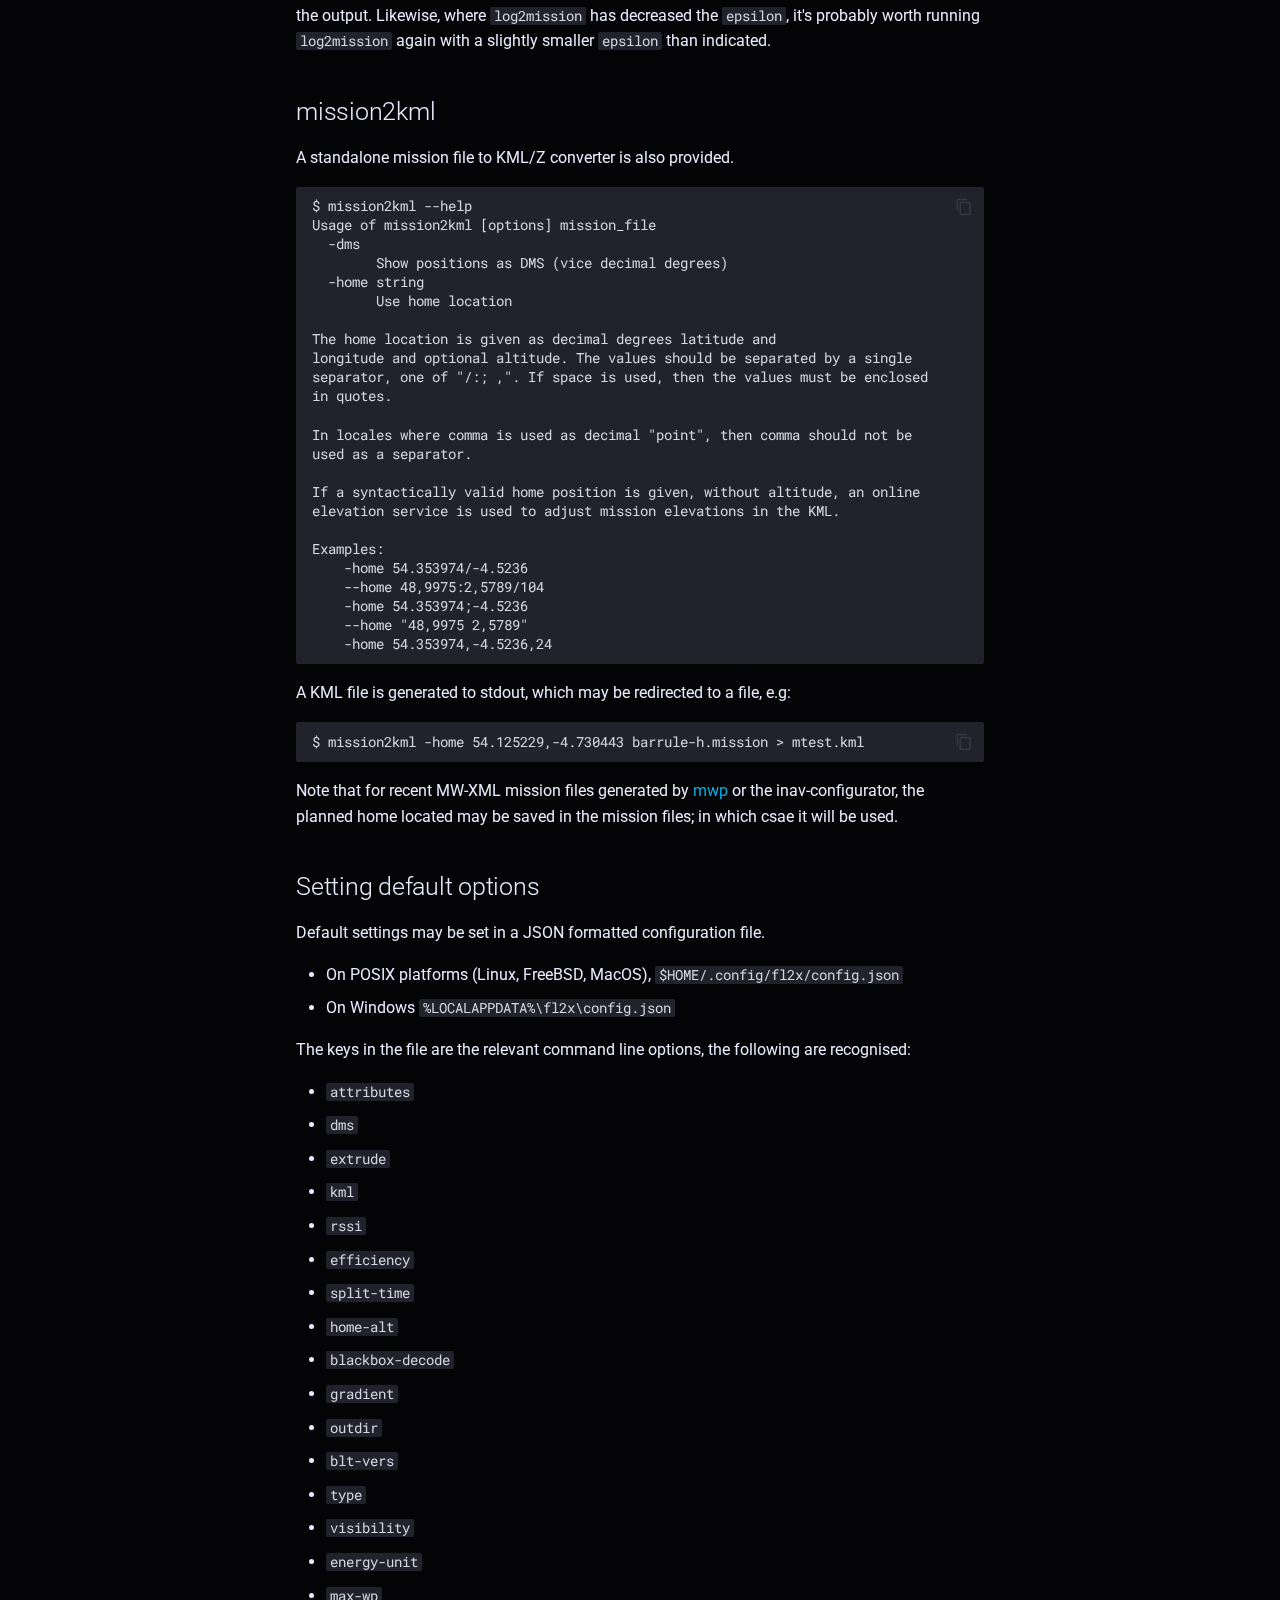
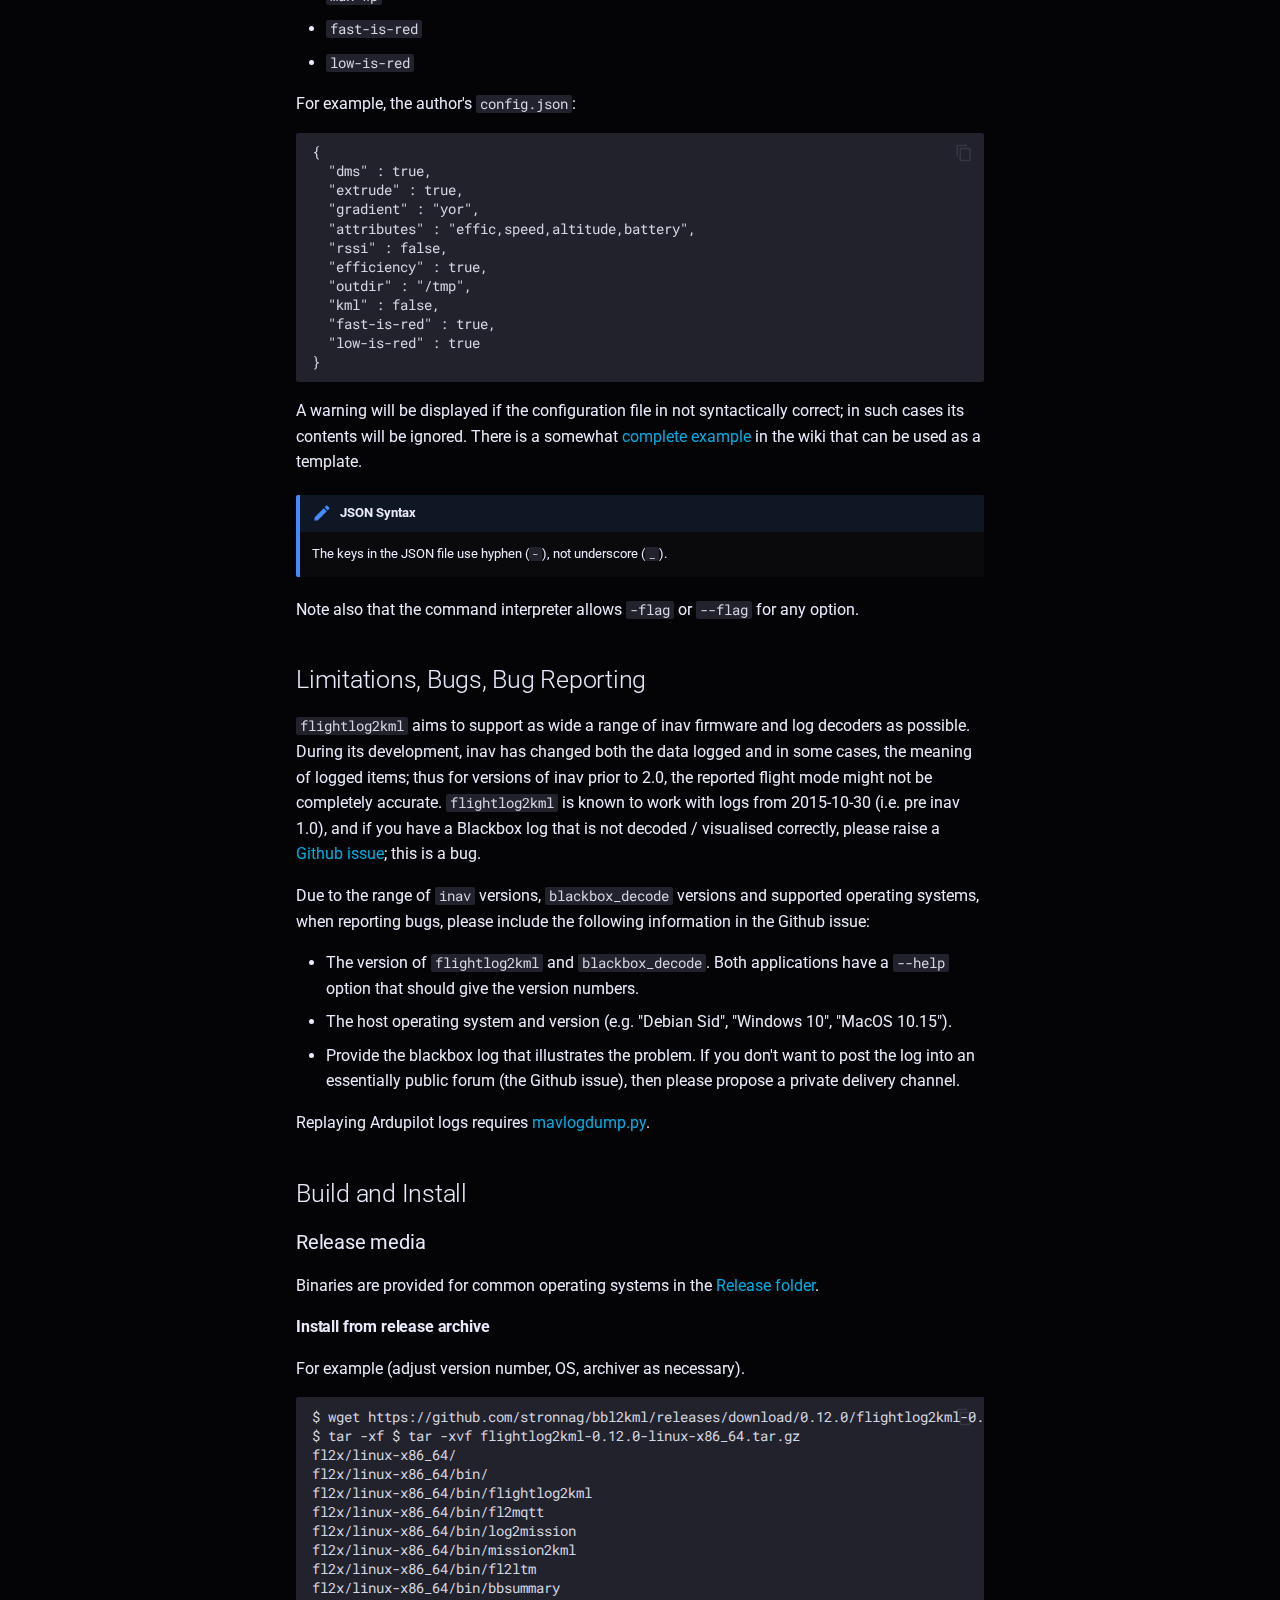
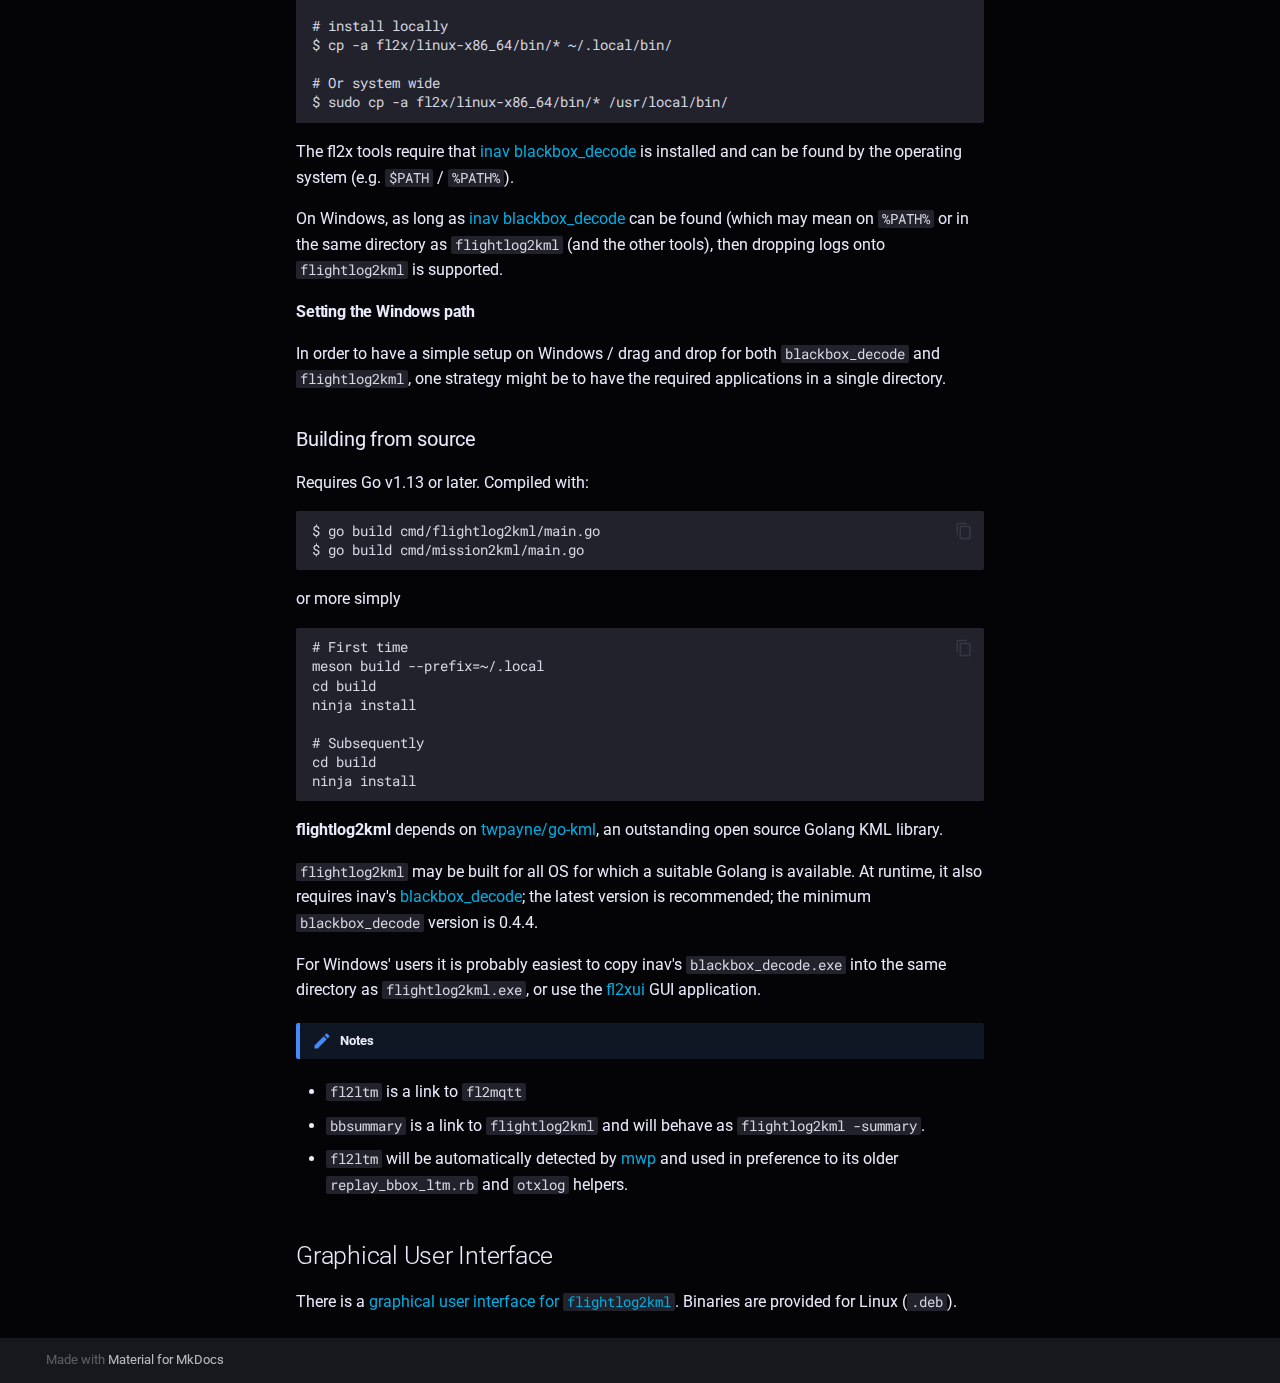
==== commit f202ff06: "Deployed ca1c0c3 with MkDocs version: 1.4.1" ====
--- a/index.html
+++ b/index.html
@@ -10,7 +10,7 @@
       
       
       <link rel="icon" href="assets/images/favicon.png">
-      <meta name="generator" content="mkdocs-1.3.0, mkdocs-material-7.3.6">
+      <meta name="generator" content="mkdocs-1.4.1, mkdocs-material-7.3.6">
     
     
       
@@ -1058,7 +1058,7 @@
 <li><code>fl2ltm</code> will be automatically detected by <a href="https://github.com/stronnag/mwptools">mwp</a> and used in preference to its older <code>replay_bbox_ltm.rb</code> and <code>otxlog</code> helpers.</li>
 </ul>
 <h2 id="graphical-user-interface">Graphical User Interface<a class="headerlink" href="#graphical-user-interface" title="Permanent link">#</a></h2>
-<p>There is a <a href="https://github.com/stronnag/fl2xui">graphical user interface for <code>flightlog2kml</code></a>. Binaries are provided for Linux (<code>.deb</code>) and Windows.</p>
+<p>There is a <a href="https://github.com/stronnag/fl2xui">graphical user interface for <code>flightlog2kml</code></a>. Binaries are provided for Linux (<code>.deb</code>).</p>
                 
                   
                 
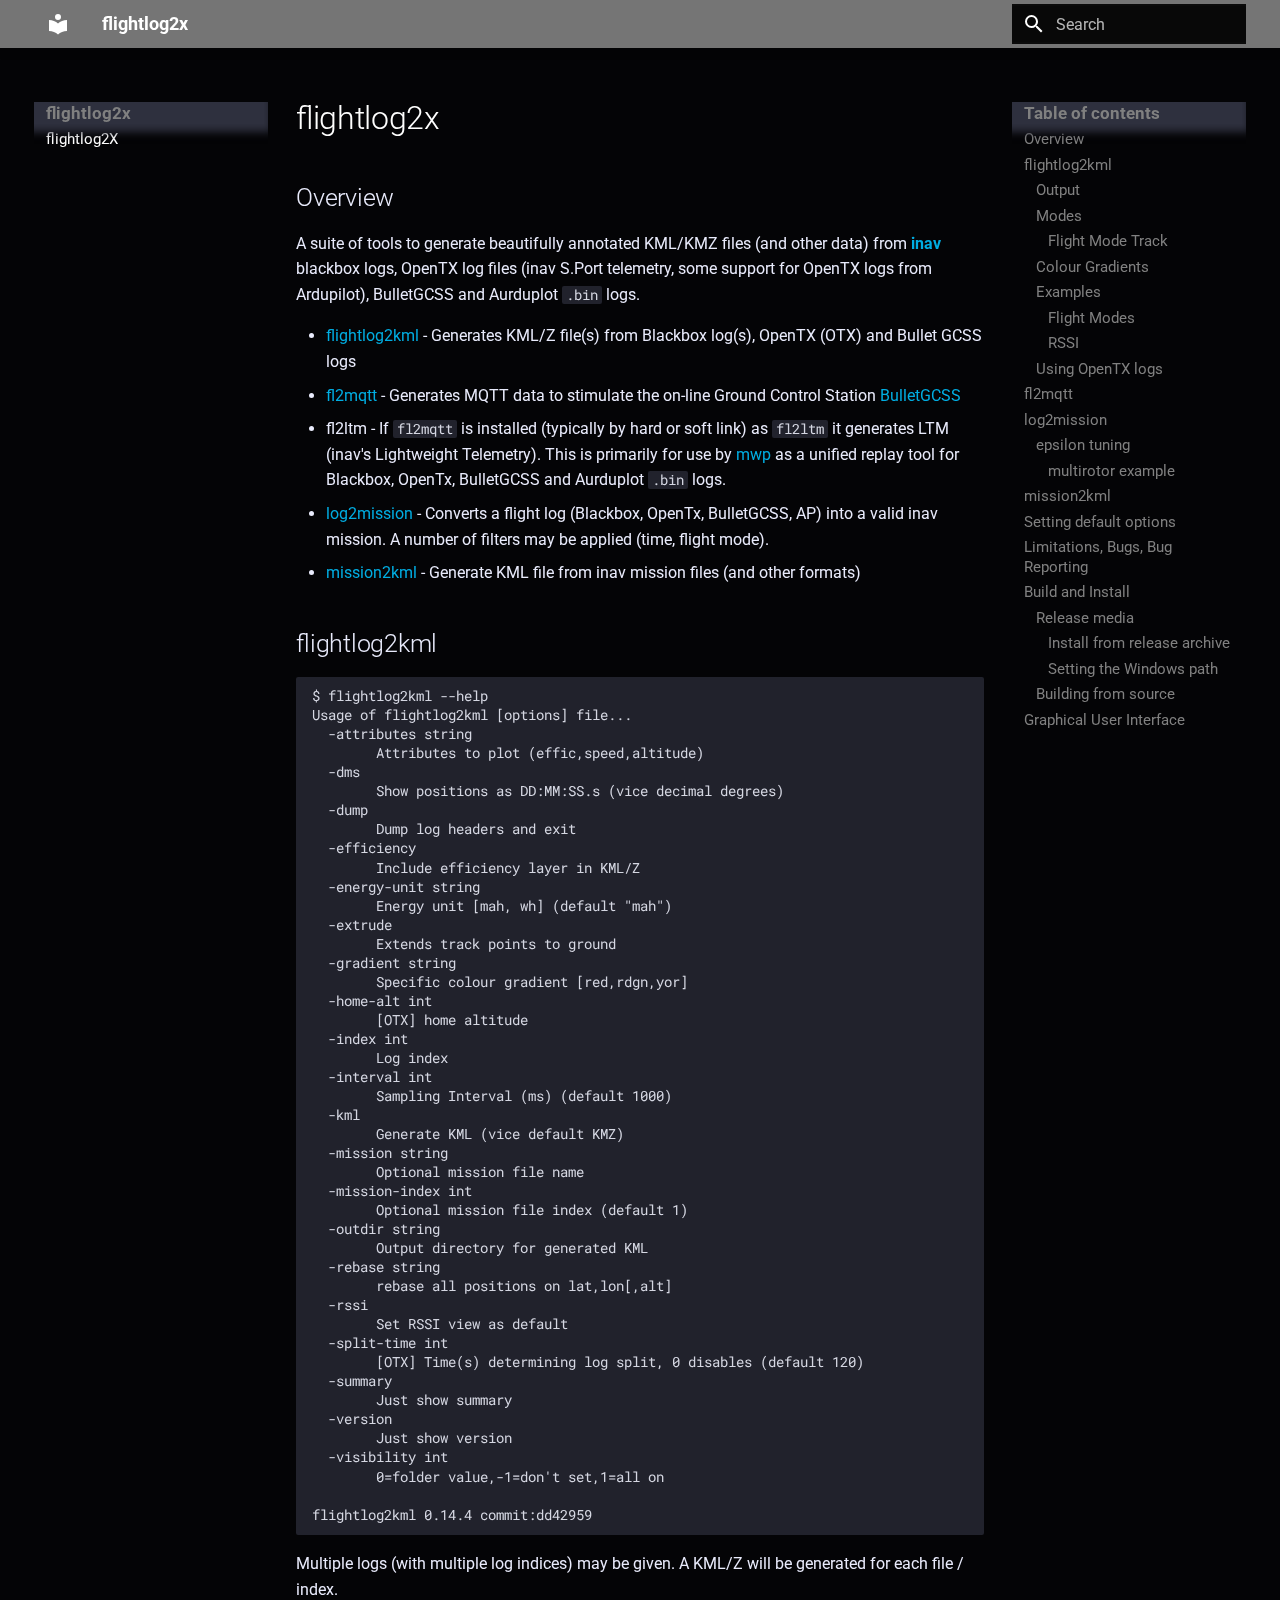
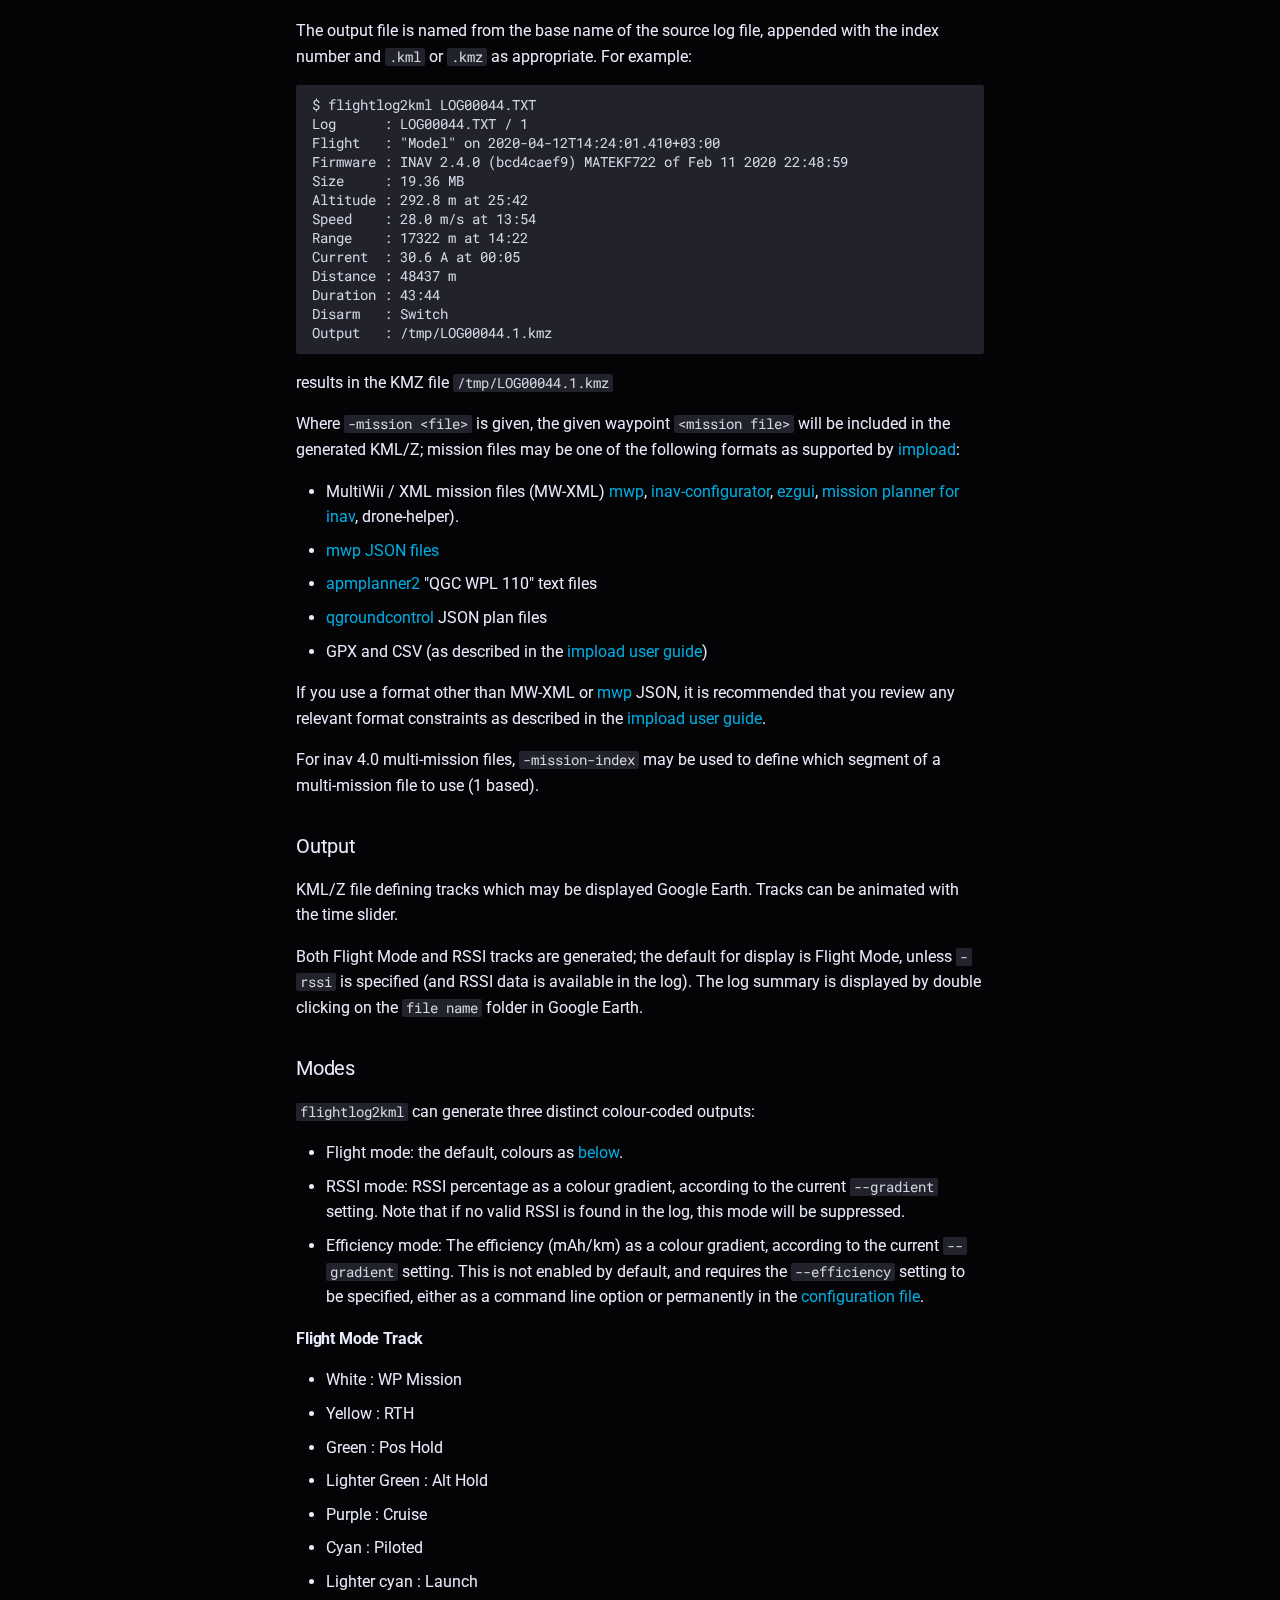
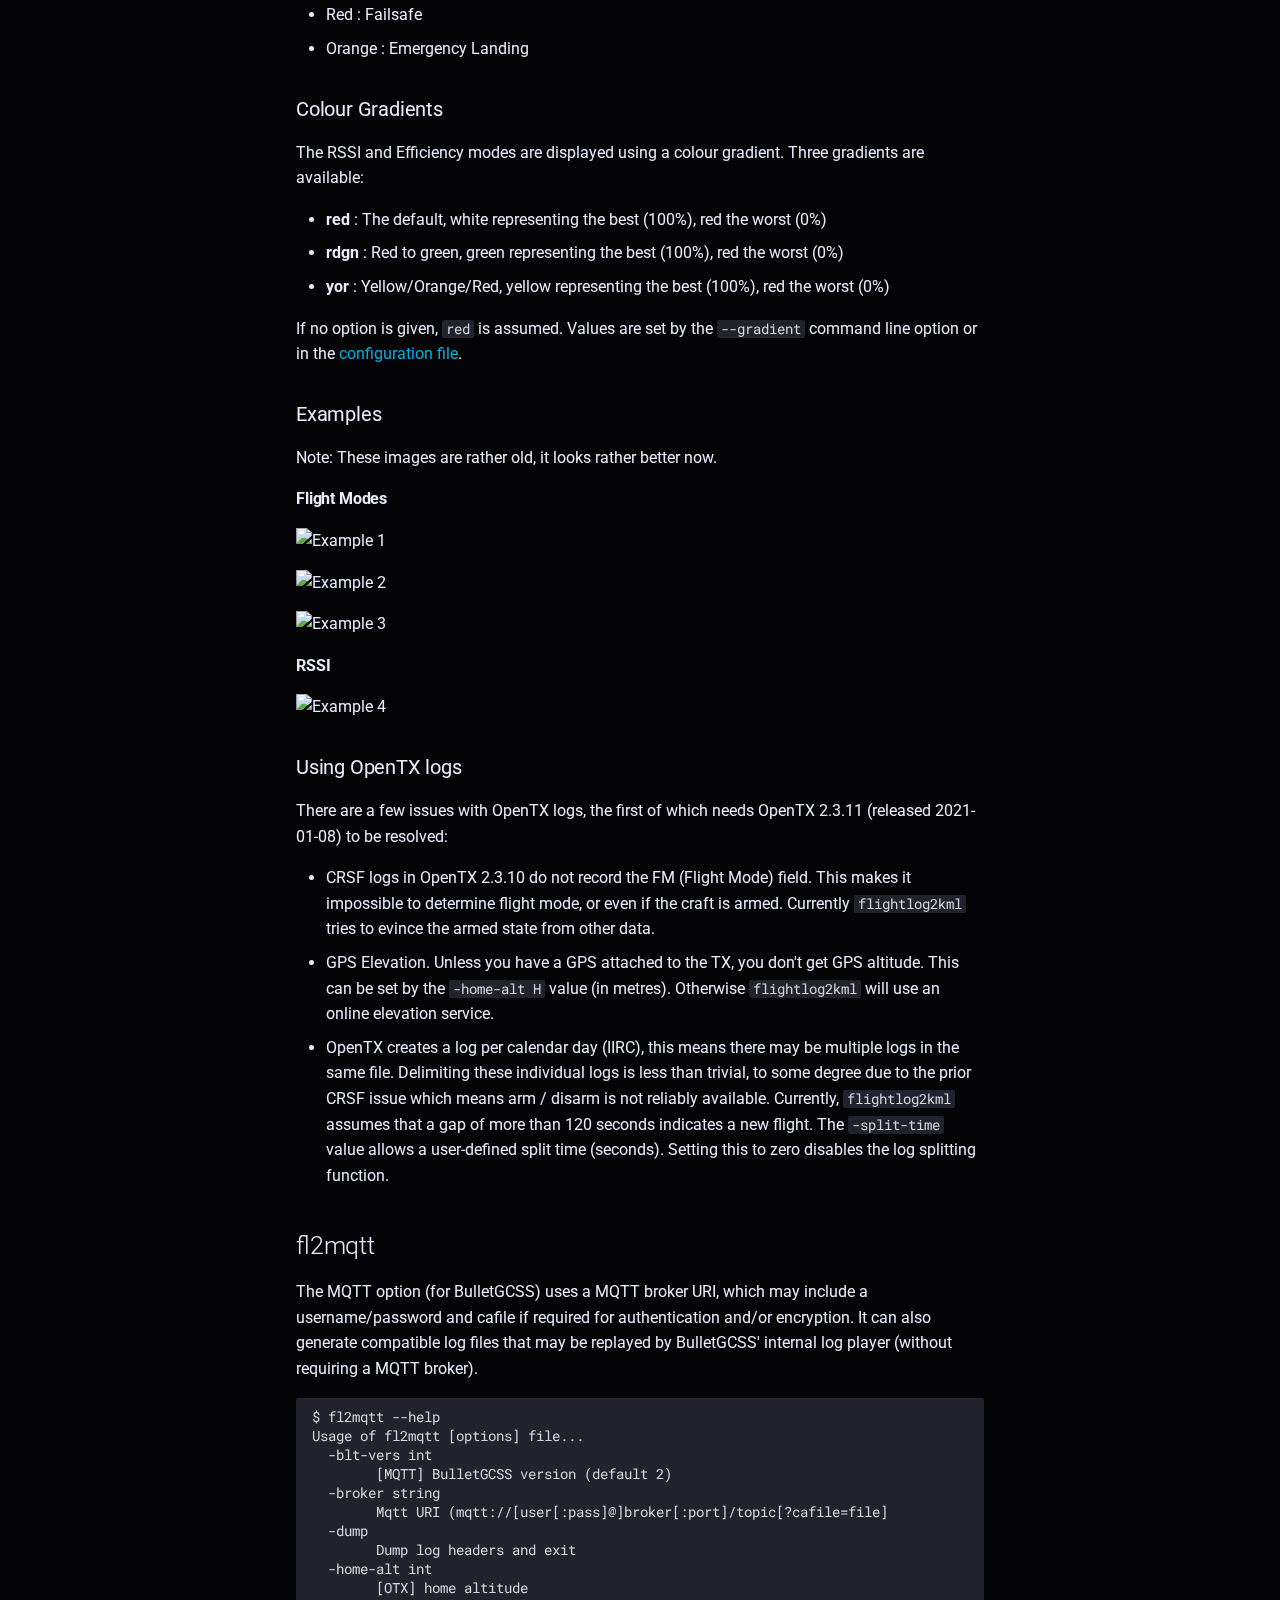
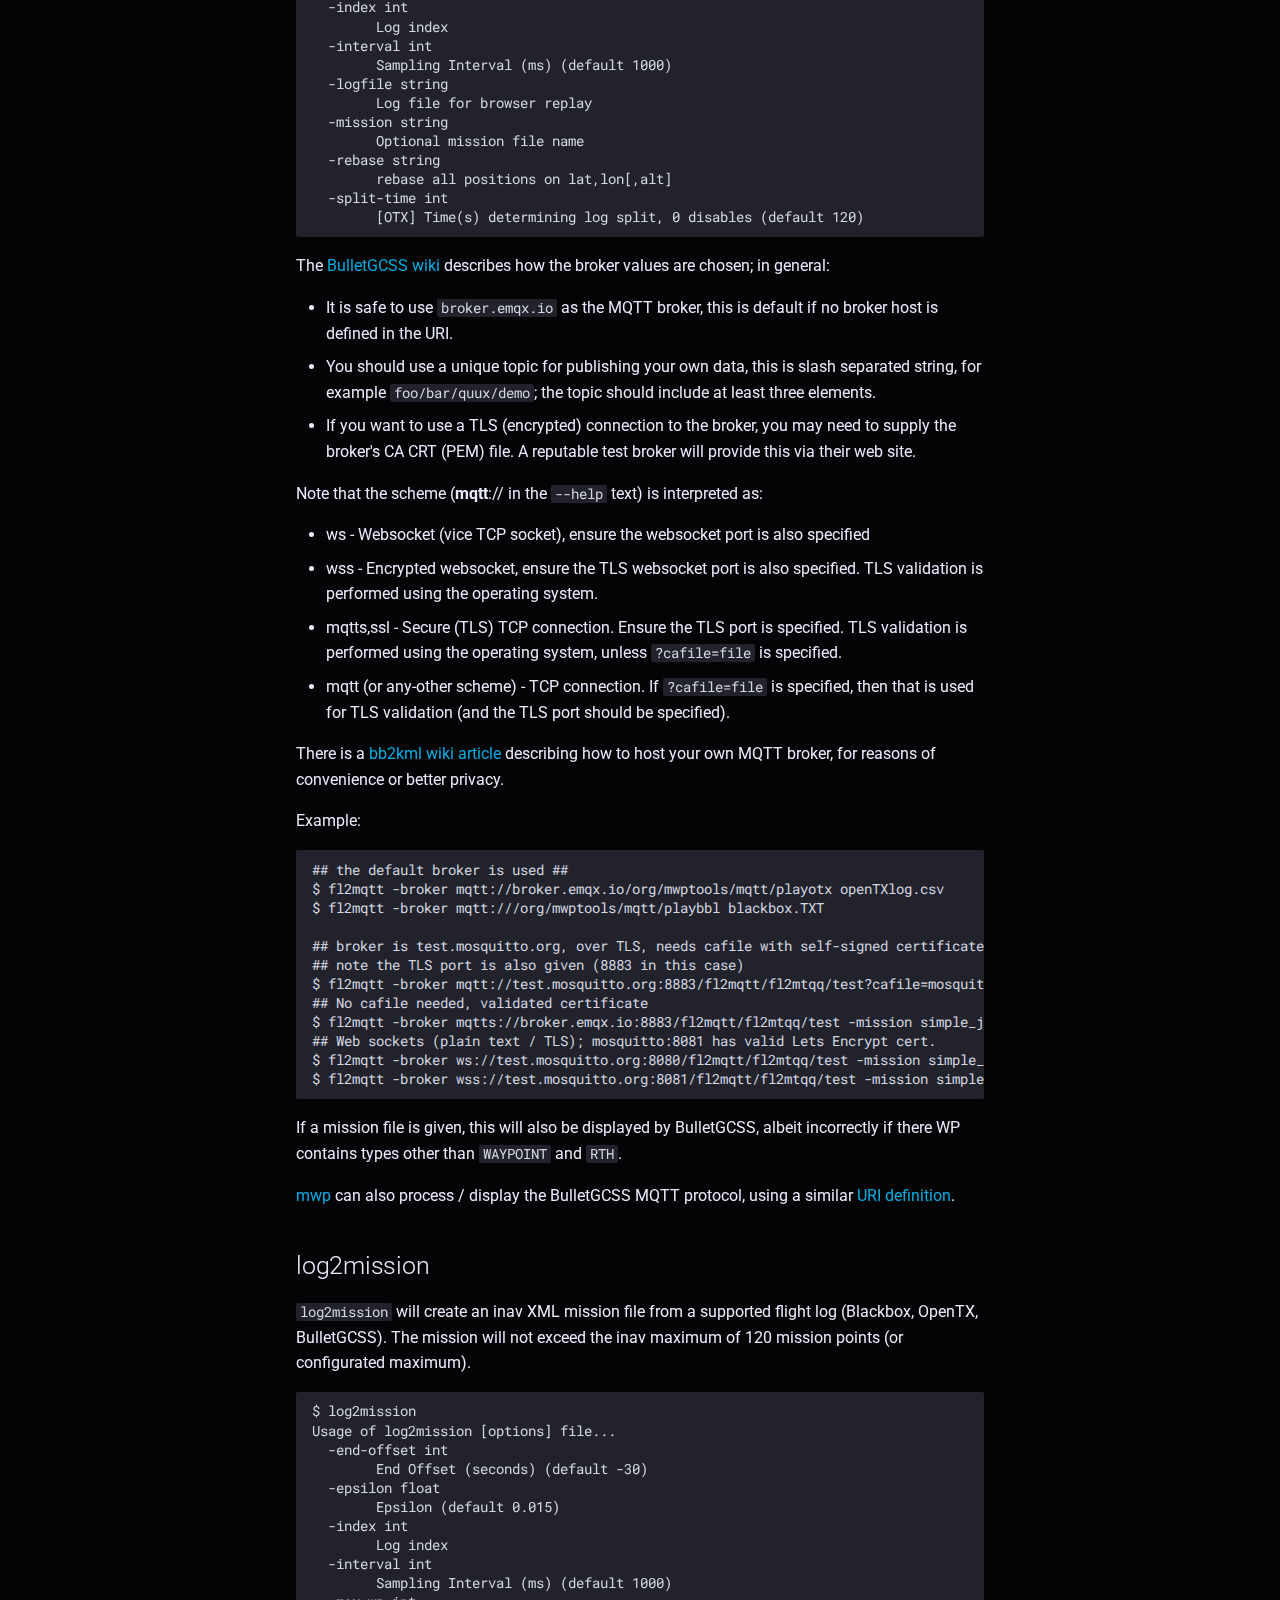
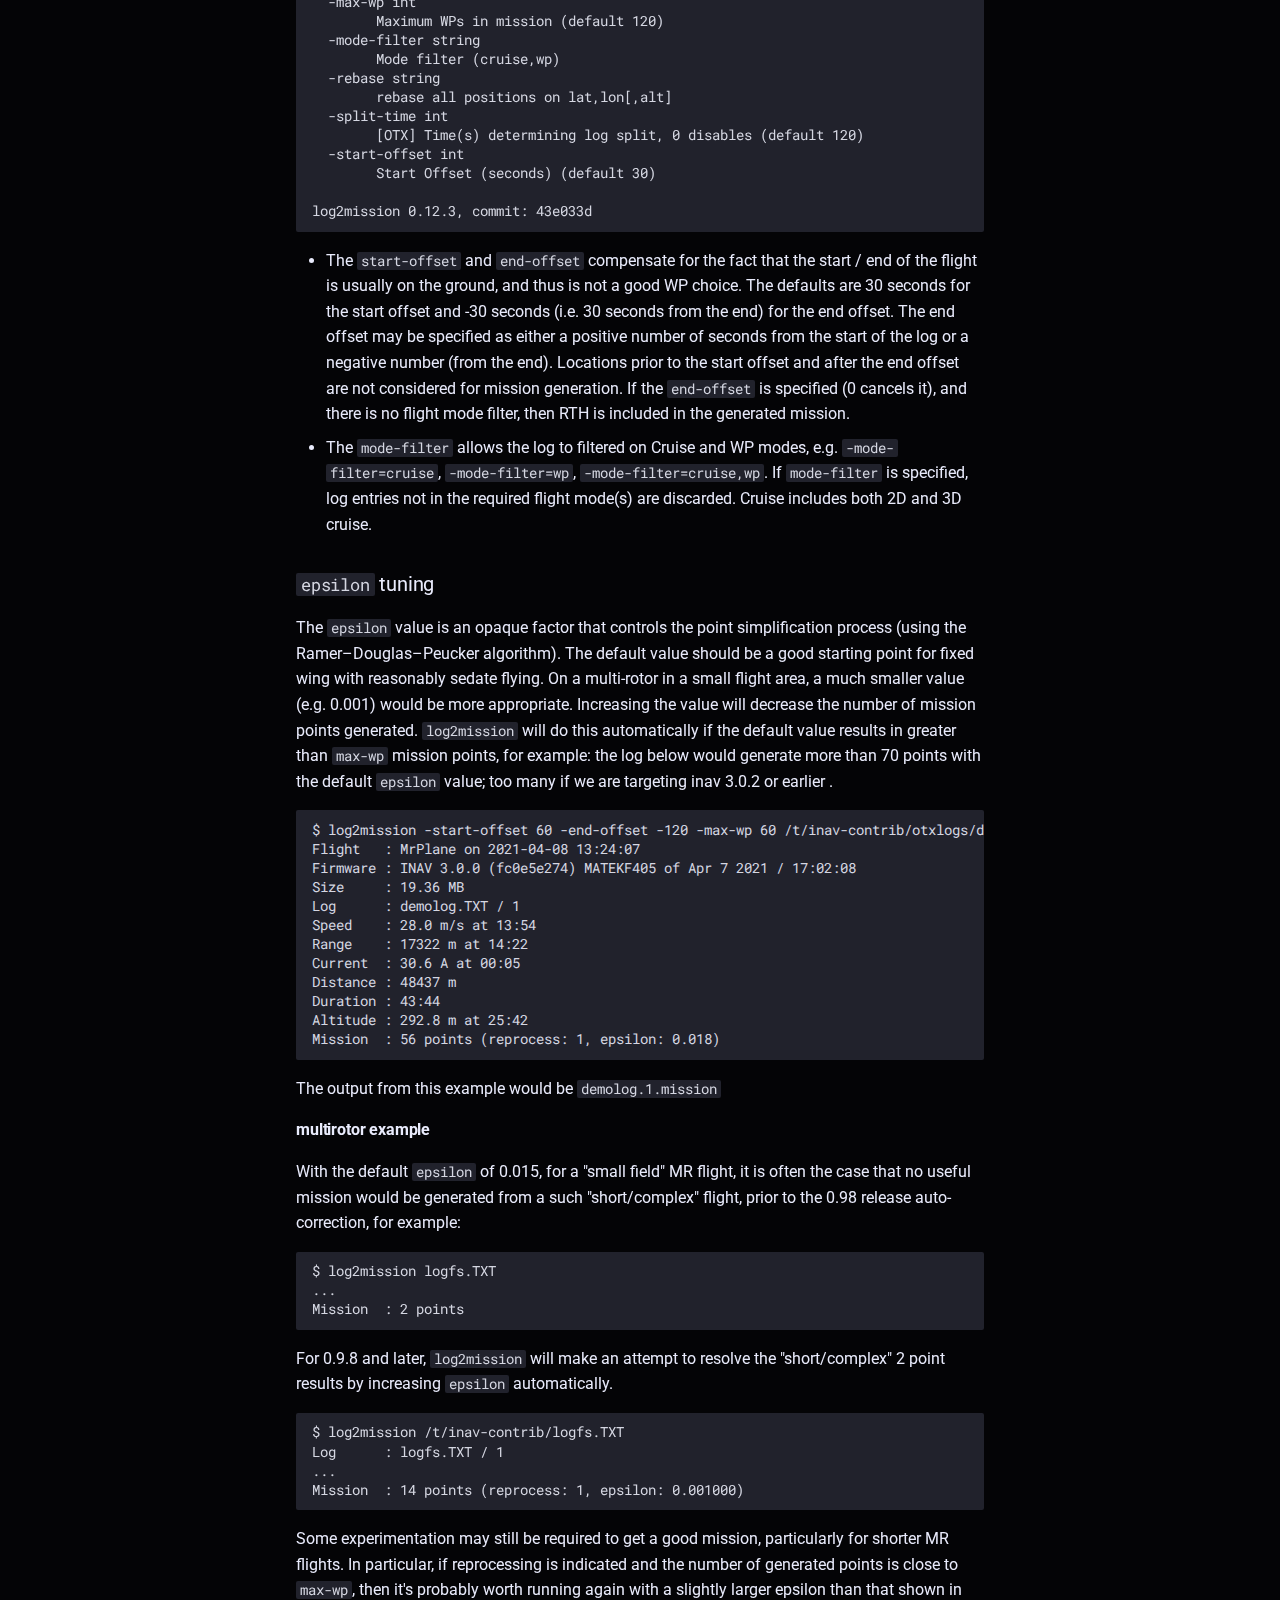
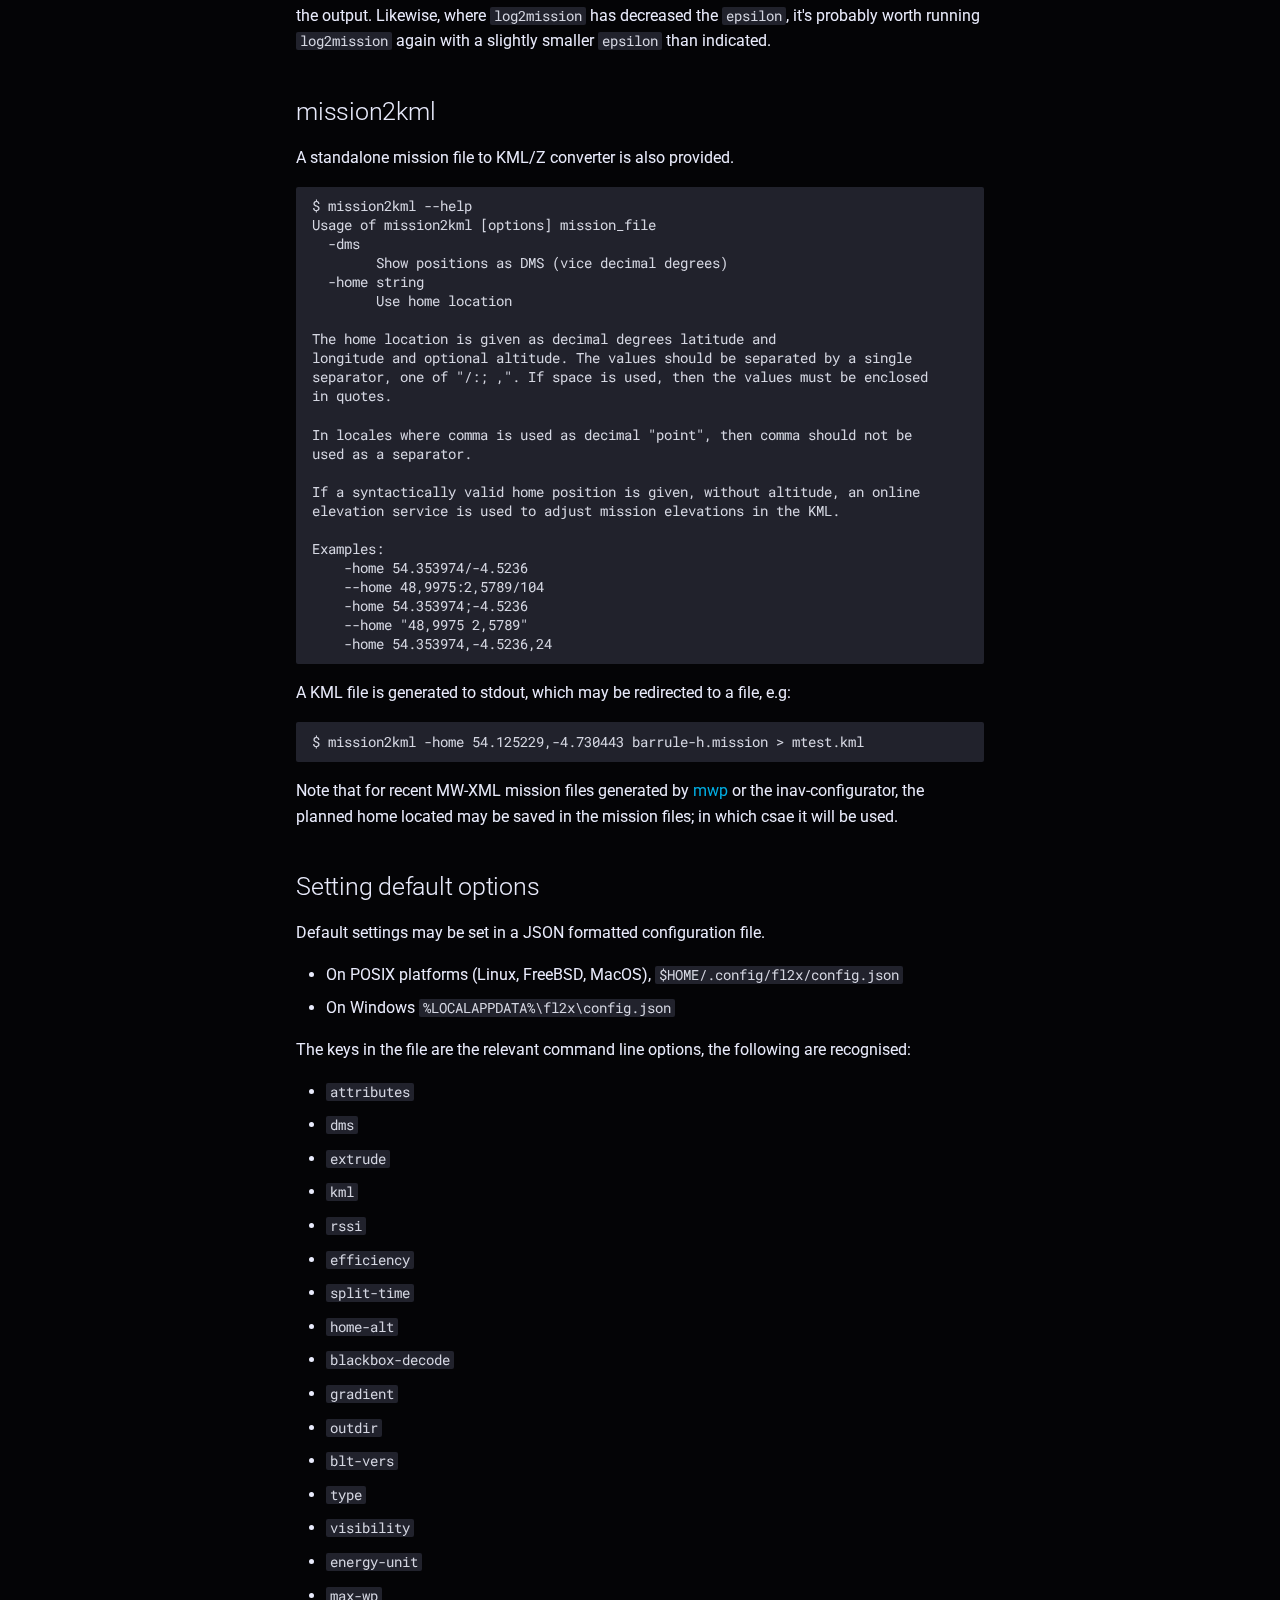
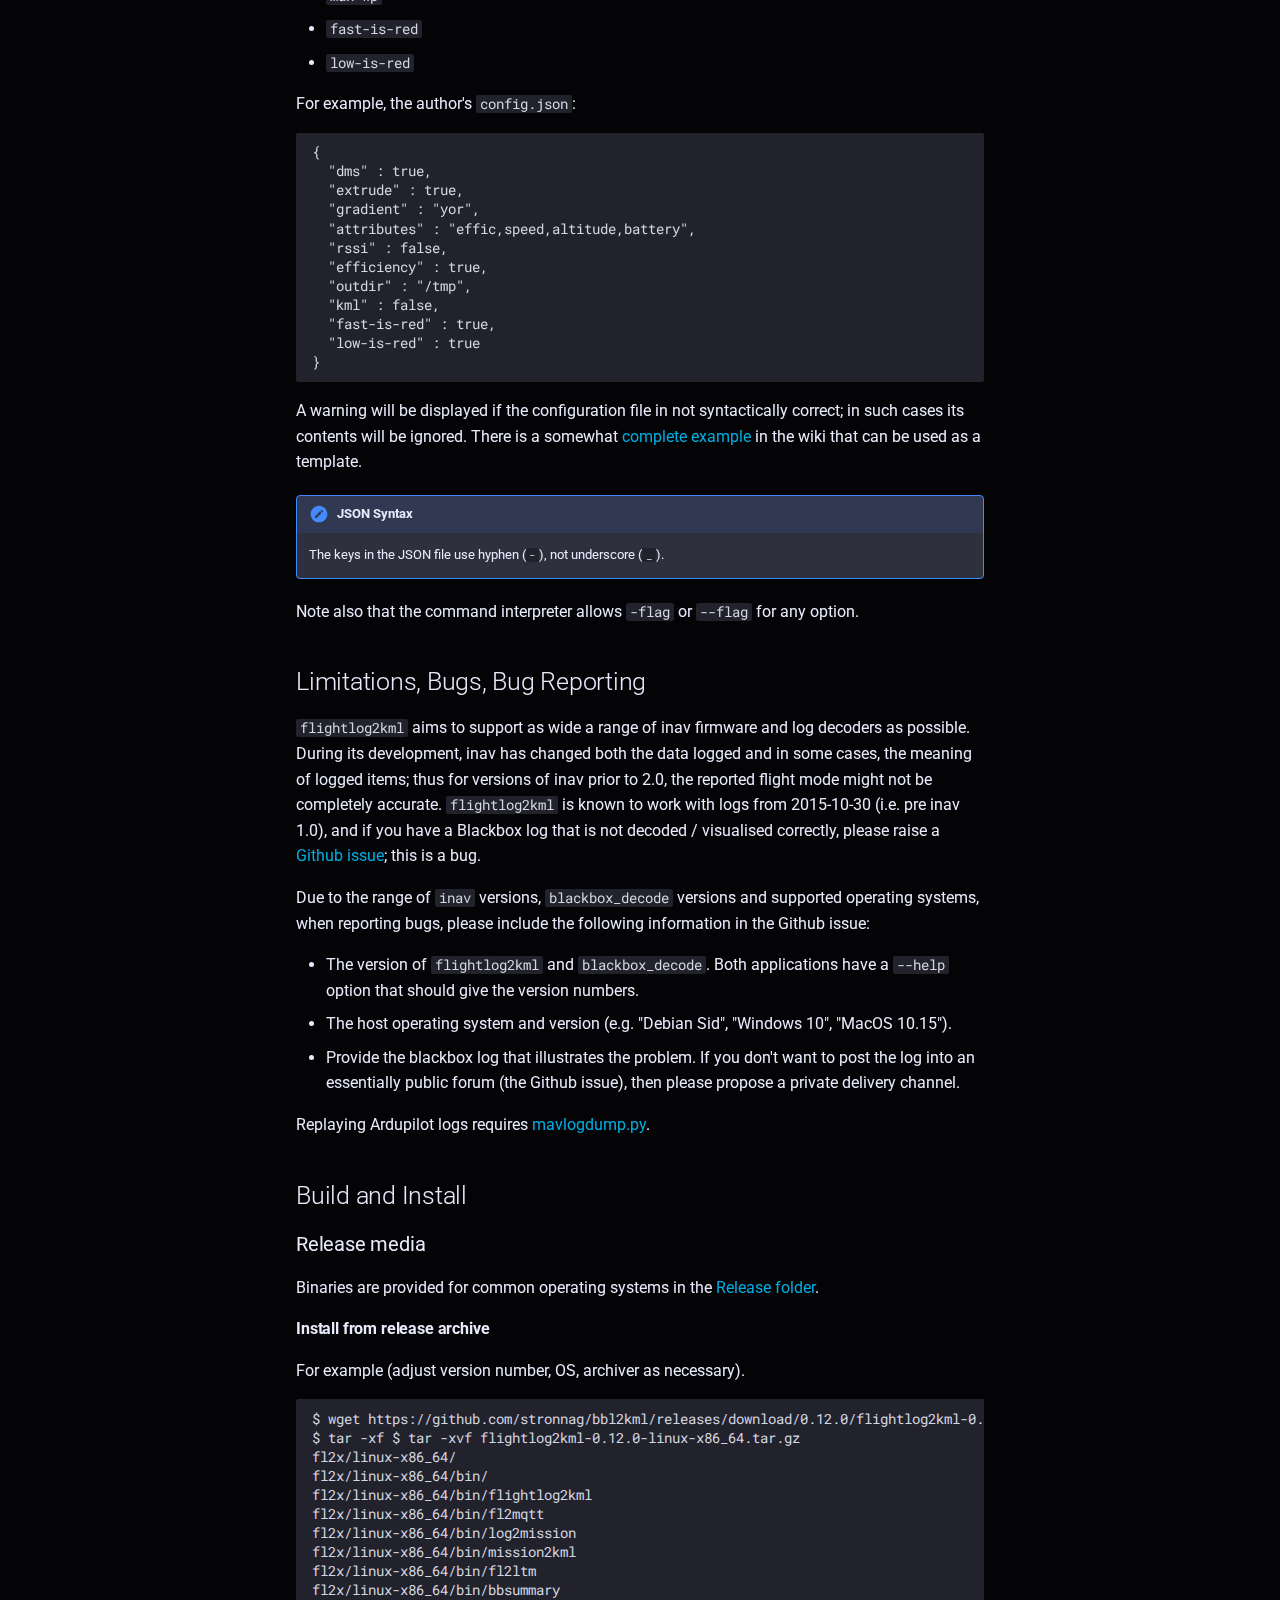
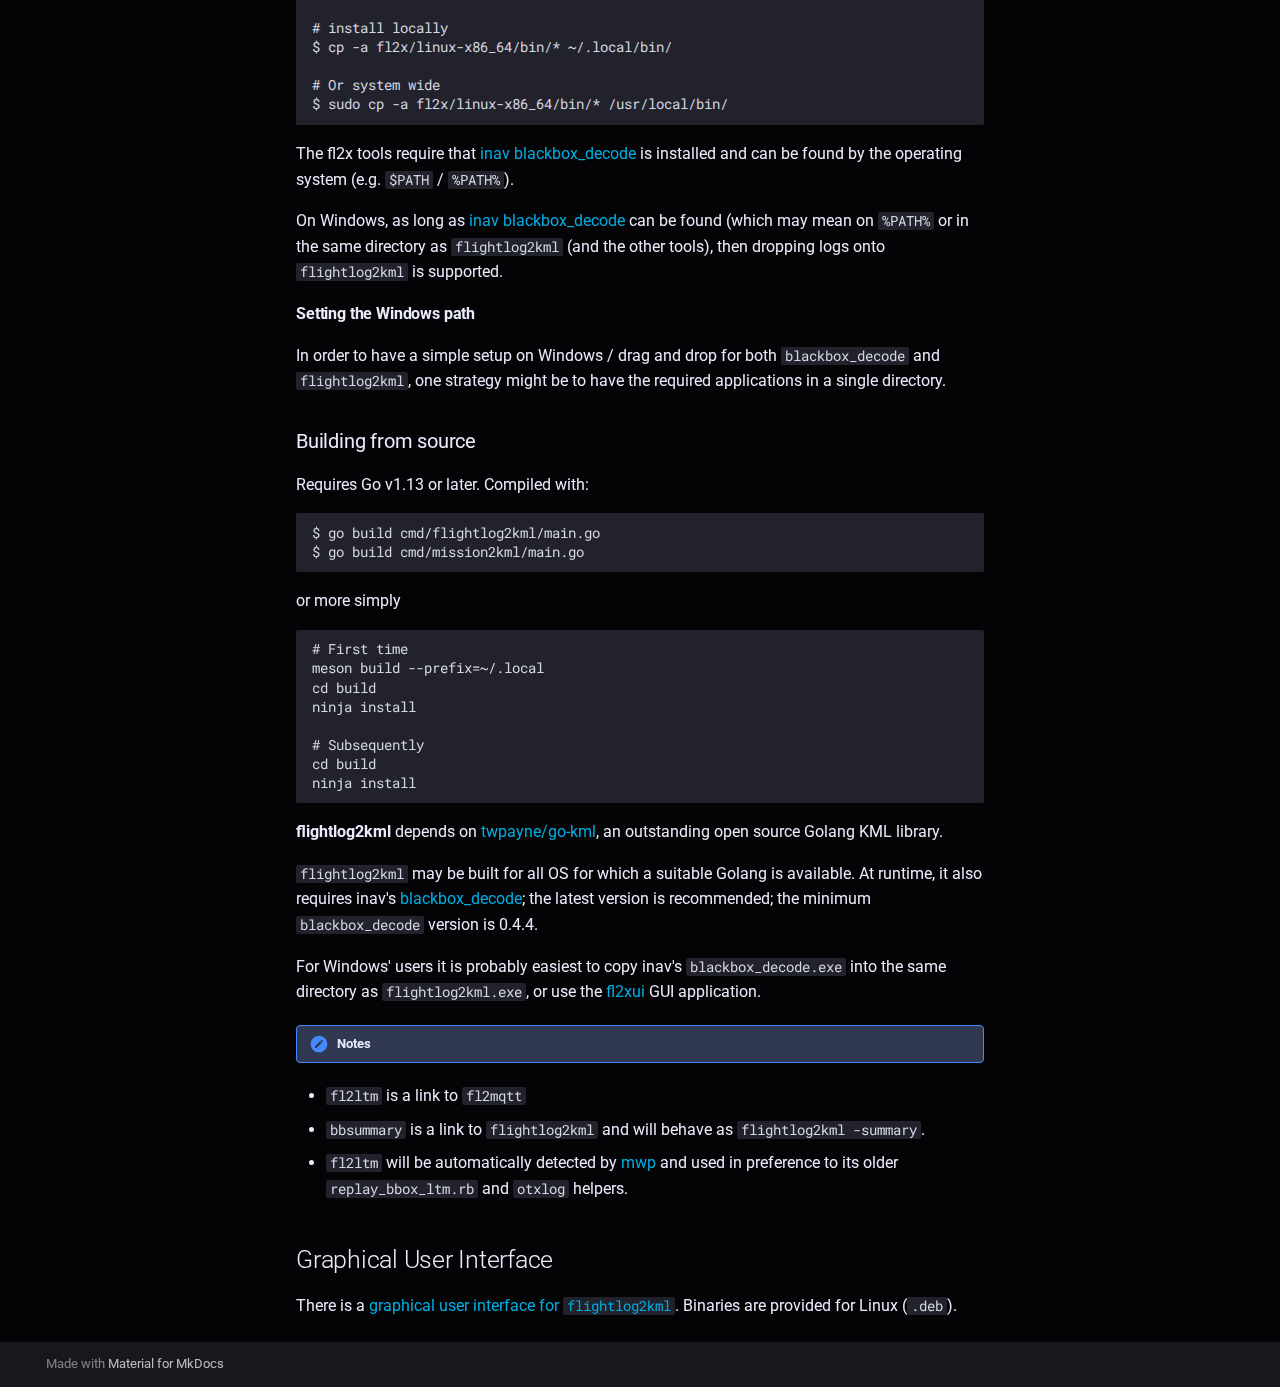
==== commit 8ece7f65: "Deployed 71d342d with MkDocs version: 1.5.2" ====
--- a/index.html
+++ b/index.html
@@ -9,8 +9,9 @@
       
       
       
+      
       <link rel="icon" href="assets/images/favicon.png">
-      <meta name="generator" content="mkdocs-1.4.1, mkdocs-material-7.3.6">
+      <meta name="generator" content="mkdocs-1.5.2, mkdocs-material-9.1.20">
     
     
       
@@ -18,36 +19,34 @@
       
     
     
-      <link rel="stylesheet" href="assets/stylesheets/main.a57b2b03.min.css">
-      
-        
-        <link rel="stylesheet" href="assets/stylesheets/palette.3f5d1f46.min.css">
-        
-          
-          
-          <meta name="theme-color" content="#757575">
-        
-      
-    
-    
-    
-      
+      <link rel="stylesheet" href="assets/stylesheets/main.eebd395e.min.css">
+      
+        
+        <link rel="stylesheet" href="assets/stylesheets/palette.ecc896b0.min.css">
+      
+      
+
+    
+    
+    
+      
+        
         
         <link rel="preconnect" href="https://fonts.gstatic.com" crossorigin>
-        <link rel="stylesheet" href="https://fonts.googleapis.com/css?family=Roboto:300,400,400i,700%7CRoboto+Mono&display=fallback">
-        <style>:root{--md-text-font-family:"Roboto";--md-code-font-family:"Roboto Mono"}</style>
-      
-    
+        <link rel="stylesheet" href="https://fonts.googleapis.com/css?family=Roboto:300,300i,400,400i,700,700i%7CRoboto+Mono:400,400i,700,700i&display=fallback">
+        <style>:root{--md-text-font:"Roboto";--md-code-font:"Roboto Mono"}</style>
+      
     
     
       <link rel="stylesheet" href="assets/extra.css">
     
       <link rel="stylesheet" href="assets/pdf.css">
     
-    
-      
-
-
+    <script>__md_scope=new URL(".",location),__md_hash=e=>[...e].reduce((e,_)=>(e<<5)-e+_.charCodeAt(0),0),__md_get=(e,_=localStorage,t=__md_scope)=>JSON.parse(_.getItem(t.pathname+"."+e)),__md_set=(e,_,t=localStorage,a=__md_scope)=>{try{t.setItem(a.pathname+"."+e,JSON.stringify(_))}catch(e){}}</script>
+    
+      
+
+    
     
     
   </head>
@@ -61,7 +60,6 @@
     <body dir="ltr" data-md-color-scheme="slate" data-md-color-primary="grey" data-md-color-accent="dark-orange">
   
     
-    <script>function __prefix(e){return new URL(".",location).pathname+"."+e}function __get(e,t=localStorage){return JSON.parse(t.getItem(__prefix(e)))}</script>
     
     <input class="md-toggle" data-md-toggle="drawer" type="checkbox" id="__drawer" autocomplete="off">
     <input class="md-toggle" data-md-toggle="search" type="checkbox" id="__search" autocomplete="off">
@@ -78,18 +76,21 @@
       
     </div>
     
-      
-
-<header class="md-header" data-md-component="header">
+    
+      
+
+  
+
+<header class="md-header md-header--shadow" data-md-component="header">
   <nav class="md-header__inner md-grid" aria-label="Header">
     <a href="." title="flightlog2x" class="md-header__button md-logo" aria-label="flightlog2x" data-md-component="logo">
       
   
-  <svg xmlns="http://www.w3.org/2000/svg" viewBox="0 0 24 24"><path d="M12 8a3 3 0 0 0 3-3 3 3 0 0 0-3-3 3 3 0 0 0-3 3 3 3 0 0 0 3 3m0 3.54C9.64 9.35 6.5 8 3 8v11c3.5 0 6.64 1.35 9 3.54 2.36-2.19 5.5-3.54 9-3.54V8c-3.5 0-6.64 1.35-9 3.54z"/></svg>
+  <svg xmlns="http://www.w3.org/2000/svg" viewBox="0 0 24 24"><path d="M12 8a3 3 0 0 0 3-3 3 3 0 0 0-3-3 3 3 0 0 0-3 3 3 3 0 0 0 3 3m0 3.54C9.64 9.35 6.5 8 3 8v11c3.5 0 6.64 1.35 9 3.54 2.36-2.19 5.5-3.54 9-3.54V8c-3.5 0-6.64 1.35-9 3.54Z"/></svg>
 
     </a>
     <label class="md-header__button md-icon" for="__drawer">
-      <svg xmlns="http://www.w3.org/2000/svg" viewBox="0 0 24 24"><path d="M3 6h18v2H3V6m0 5h18v2H3v-2m0 5h18v2H3v-2z"/></svg>
+      <svg xmlns="http://www.w3.org/2000/svg" viewBox="0 0 24 24"><path d="M3 6h18v2H3V6m0 5h18v2H3v-2m0 5h18v2H3v-2Z"/></svg>
     </label>
     <div class="md-header__title" data-md-component="header-title">
       <div class="md-header__ellipsis">
@@ -108,25 +109,26 @@
       </div>
     </div>
     
+      
+    
     
     
       <label class="md-header__button md-icon" for="__search">
-        <svg xmlns="http://www.w3.org/2000/svg" viewBox="0 0 24 24"><path d="M9.5 3A6.5 6.5 0 0 1 16 9.5c0 1.61-.59 3.09-1.56 4.23l.27.27h.79l5 5-1.5 1.5-5-5v-.79l-.27-.27A6.516 6.516 0 0 1 9.5 16 6.5 6.5 0 0 1 3 9.5 6.5 6.5 0 0 1 9.5 3m0 2C7 5 5 7 5 9.5S7 14 9.5 14 14 12 14 9.5 12 5 9.5 5z"/></svg>
+        <svg xmlns="http://www.w3.org/2000/svg" viewBox="0 0 24 24"><path d="M9.5 3A6.5 6.5 0 0 1 16 9.5c0 1.61-.59 3.09-1.56 4.23l.27.27h.79l5 5-1.5 1.5-5-5v-.79l-.27-.27A6.516 6.516 0 0 1 9.5 16 6.5 6.5 0 0 1 3 9.5 6.5 6.5 0 0 1 9.5 3m0 2C7 5 5 7 5 9.5S7 14 9.5 14 14 12 14 9.5 12 5 9.5 5Z"/></svg>
       </label>
-      
-<div class="md-search" data-md-component="search" role="dialog">
+      <div class="md-search" data-md-component="search" role="dialog">
   <label class="md-search__overlay" for="__search"></label>
   <div class="md-search__inner" role="search">
     <form class="md-search__form" name="search">
       <input type="text" class="md-search__input" name="query" aria-label="Search" placeholder="Search" autocapitalize="off" autocorrect="off" autocomplete="off" spellcheck="false" data-md-component="search-query" required>
       <label class="md-search__icon md-icon" for="__search">
-        <svg xmlns="http://www.w3.org/2000/svg" viewBox="0 0 24 24"><path d="M9.5 3A6.5 6.5 0 0 1 16 9.5c0 1.61-.59 3.09-1.56 4.23l.27.27h.79l5 5-1.5 1.5-5-5v-.79l-.27-.27A6.516 6.516 0 0 1 9.5 16 6.5 6.5 0 0 1 3 9.5 6.5 6.5 0 0 1 9.5 3m0 2C7 5 5 7 5 9.5S7 14 9.5 14 14 12 14 9.5 12 5 9.5 5z"/></svg>
-        <svg xmlns="http://www.w3.org/2000/svg" viewBox="0 0 24 24"><path d="M20 11v2H8l5.5 5.5-1.42 1.42L4.16 12l7.92-7.92L13.5 5.5 8 11h12z"/></svg>
+        <svg xmlns="http://www.w3.org/2000/svg" viewBox="0 0 24 24"><path d="M9.5 3A6.5 6.5 0 0 1 16 9.5c0 1.61-.59 3.09-1.56 4.23l.27.27h.79l5 5-1.5 1.5-5-5v-.79l-.27-.27A6.516 6.516 0 0 1 9.5 16 6.5 6.5 0 0 1 3 9.5 6.5 6.5 0 0 1 9.5 3m0 2C7 5 5 7 5 9.5S7 14 9.5 14 14 12 14 9.5 12 5 9.5 5Z"/></svg>
+        <svg xmlns="http://www.w3.org/2000/svg" viewBox="0 0 24 24"><path d="M20 11v2H8l5.5 5.5-1.42 1.42L4.16 12l7.92-7.92L13.5 5.5 8 11h12Z"/></svg>
       </label>
       <nav class="md-search__options" aria-label="Search">
         
-        <button type="reset" class="md-search__icon md-icon" aria-label="Clear" tabindex="-1">
-          <svg xmlns="http://www.w3.org/2000/svg" viewBox="0 0 24 24"><path d="M19 6.41 17.59 5 12 10.59 6.41 5 5 6.41 10.59 12 5 17.59 6.41 19 12 13.41 17.59 19 19 17.59 13.41 12 19 6.41z"/></svg>
+        <button type="reset" class="md-search__icon md-icon" title="Clear" aria-label="Clear" tabindex="-1">
+          <svg xmlns="http://www.w3.org/2000/svg" viewBox="0 0 24 24"><path d="M19 6.41 17.59 5 12 10.59 6.41 5 5 6.41 10.59 12 5 17.59 6.41 19 12 13.41 17.59 19 19 17.59 13.41 12 19 6.41Z"/></svg>
         </button>
       </nav>
       
@@ -137,7 +139,7 @@
           <div class="md-search-result__meta">
             Initializing search
           </div>
-          <ol class="md-search-result__list"></ol>
+          <ol class="md-search-result__list" role="presentation"></ol>
         </div>
       </div>
     </div>
@@ -172,7 +174,7 @@
     <a href="." title="flightlog2x" class="md-nav__button md-logo" aria-label="flightlog2x" data-md-component="logo">
       
   
-  <svg xmlns="http://www.w3.org/2000/svg" viewBox="0 0 24 24"><path d="M12 8a3 3 0 0 0 3-3 3 3 0 0 0-3-3 3 3 0 0 0-3 3 3 3 0 0 0 3 3m0 3.54C9.64 9.35 6.5 8 3 8v11c3.5 0 6.64 1.35 9 3.54 2.36-2.19 5.5-3.54 9-3.54V8c-3.5 0-6.64 1.35-9 3.54z"/></svg>
+  <svg xmlns="http://www.w3.org/2000/svg" viewBox="0 0 24 24"><path d="M12 8a3 3 0 0 0 3-3 3 3 0 0 0-3-3 3 3 0 0 0-3 3 3 3 0 0 0 3 3m0 3.54C9.64 9.35 6.5 8 3 8v11c3.5 0 6.64 1.35 9 3.54 2.36-2.19 5.5-3.54 9-3.54V8c-3.5 0-6.64 1.35-9 3.54Z"/></svg>
 
     </a>
     flightlog2x
@@ -191,7 +193,7 @@
   
     <li class="md-nav__item md-nav__item--active">
       
-      <input class="md-nav__toggle md-toggle" data-md-toggle="toc" type="checkbox" id="__toc">
+      <input class="md-nav__toggle md-toggle" type="checkbox" id="__toc">
       
       
         
@@ -207,7 +209,6 @@
       </a>
       
         
-
 
 <nav class="md-nav md-nav--secondary" aria-label="Table of contents">
   
@@ -446,7 +447,6 @@
                   <div class="md-sidebar__inner">
                     
 
-
 <nav class="md-nav md-nav--secondary" aria-label="Table of contents">
   
   
@@ -671,12 +671,14 @@
               </div>
             
           
-          <div class="md-content" data-md-component="content">
-            <article class="md-content__inner md-typeset">
-              
+          
+            <div class="md-content" data-md-component="content">
+              <article class="md-content__inner md-typeset">
                 
-                
-                <h1 id="flightlog2x">flightlog2x<a class="headerlink" href="#flightlog2x" title="Permanent link">#</a></h1>
+                  
+
+
+<h1 id="flightlog2x">flightlog2x<a class="headerlink" href="#flightlog2x" title="Permanent link">#</a></h1>
 <h2 id="overview">Overview<a class="headerlink" href="#overview" title="Permanent link">#</a></h2>
 <p>A suite of tools to generate beautifully annotated KML/KMZ files (and other data) from <strong><a href="https://github.com/iNavFlight/inav">inav</a></strong> blackbox logs, OpenTX log files (inav S.Port telemetry, some support for OpenTX logs from Ardupilot), BulletGCSS and Aurduplot <code>.bin</code> logs.</p>
 <ul>
@@ -746,7 +748,7 @@
 Distance : 48437 m
 Duration : 43:44
 Disarm   : Switch
-Output   : /tmp/"LOG00044.1.kmz
+Output   : /tmp/LOG00044.1.kmz
 </code></pre>
 <p>results in the KMZ file <code>/tmp/LOG00044.1.kmz</code></p>
 <p>Where <code>-mission &lt;file&gt;</code> is given, the given waypoint <code>&lt;mission file&gt;</code> will be included in the generated KML/Z; mission files may be one of the following formats as supported by <a href="https://github.com/stronnag/impload">impload</a>:</p>
@@ -1059,36 +1061,33 @@
 </ul>
 <h2 id="graphical-user-interface">Graphical User Interface<a class="headerlink" href="#graphical-user-interface" title="Permanent link">#</a></h2>
 <p>There is a <a href="https://github.com/stronnag/fl2xui">graphical user interface for <code>flightlog2kml</code></a>. Binaries are provided for Linux (<code>.deb</code>).</p>
+
+
+
+
+
                 
-                  
-                
-              
-              
-                
-
-
-              
-            </article>
-          </div>
+              </article>
+            </div>
+          
+          
         </div>
         
       </main>
       
-        
-<footer class="md-footer">
+        <footer class="md-footer">
   
   <div class="md-footer-meta md-typeset">
     <div class="md-footer-meta__inner md-grid">
-      <div class="md-footer-copyright">
-        
-        
-          Made with
-          <a href="https://squidfunk.github.io/mkdocs-material/" target="_blank" rel="noopener">
-            Material for MkDocs
-          </a>
-        
-        
-      </div>
+      <div class="md-copyright">
+  
+  
+    Made with
+    <a href="https://squidfunk.github.io/mkdocs-material/" target="_blank" rel="noopener">
+      Material for MkDocs
+    </a>
+  
+</div>
       
     </div>
   </div>
@@ -1098,10 +1097,11 @@
     <div class="md-dialog" data-md-component="dialog">
       <div class="md-dialog__inner md-typeset"></div>
     </div>
-    <script id="__config" type="application/json">{"base": ".", "features": [], "search": "assets/javascripts/workers/search.fcfe8b6d.min.js", "translations": {"clipboard.copied": "Copied to clipboard", "clipboard.copy": "Copy to clipboard", "search.config.lang": "en", "search.config.pipeline": "trimmer, stopWordFilter", "search.config.separator": "[\\s\\-]+", "search.placeholder": "Search", "search.result.more.one": "1 more on this page", "search.result.more.other": "# more on this page", "search.result.none": "No matching documents", "search.result.one": "1 matching document", "search.result.other": "# matching documents", "search.result.placeholder": "Type to start searching", "search.result.term.missing": "Missing", "select.version.title": "Select version"}, "version": null}</script>
-    
-    
-      <script src="assets/javascripts/bundle.b1047164.min.js"></script>
+    
+    <script id="__config" type="application/json">{"base": ".", "features": [], "search": "assets/javascripts/workers/search.74e28a9f.min.js", "translations": {"clipboard.copied": "Copied to clipboard", "clipboard.copy": "Copy to clipboard", "search.result.more.one": "1 more on this page", "search.result.more.other": "# more on this page", "search.result.none": "No matching documents", "search.result.one": "1 matching document", "search.result.other": "# matching documents", "search.result.placeholder": "Type to start searching", "search.result.term.missing": "Missing", "select.version": "Select version"}}</script>
+    
+    
+      <script src="assets/javascripts/bundle.220ee61c.min.js"></script>
       
     
   </body>
--- a/assets/stylesheets/main.eebd395e.min.css
+++ b/assets/stylesheets/main.eebd395e.min.css
@@ -0,0 +1 @@
+@charset "UTF-8";html{-webkit-text-size-adjust:none;-moz-text-size-adjust:none;text-size-adjust:none;box-sizing:border-box}*,:after,:before{box-sizing:inherit}@media (prefers-reduced-motion){*,:after,:before{transition:none!important}}body{margin:0}a,button,input,label{-webkit-tap-highlight-color:transparent}a{color:inherit;text-decoration:none}hr{border:0;box-sizing:initial;display:block;height:.05rem;overflow:visible;padding:0}small{font-size:80%}sub,sup{line-height:1em}img{border-style:none}table{border-collapse:initial;border-spacing:0}td,th{font-weight:400;vertical-align:top}button{background:#0000;border:0;font-family:inherit;font-size:inherit;margin:0;padding:0}input{border:0;outline:none}:root{--md-primary-fg-color:#4051b5;--md-primary-fg-color--light:#5d6cc0;--md-primary-fg-color--dark:#303fa1;--md-primary-bg-color:#fff;--md-primary-bg-color--light:#ffffffb3;--md-accent-fg-color:#526cfe;--md-accent-fg-color--transparent:#526cfe1a;--md-accent-bg-color:#fff;--md-accent-bg-color--light:#ffffffb3}[data-md-color-scheme=default]{color-scheme:light}[data-md-color-scheme=default] img[src$="#gh-dark-mode-only"],[data-md-color-scheme=default] img[src$="#only-dark"]{display:none}:root,[data-md-color-scheme=default]{--md-default-fg-color:#000000de;--md-default-fg-color--light:#0000008a;--md-default-fg-color--lighter:#00000052;--md-default-fg-color--lightest:#00000012;--md-default-bg-color:#fff;--md-default-bg-color--light:#ffffffb3;--md-default-bg-color--lighter:#ffffff4d;--md-default-bg-color--lightest:#ffffff1f;--md-code-fg-color:#36464e;--md-code-bg-color:#f5f5f5;--md-code-hl-color:#ffff0080;--md-code-hl-number-color:#d52a2a;--md-code-hl-special-color:#db1457;--md-code-hl-function-color:#a846b9;--md-code-hl-constant-color:#6e59d9;--md-code-hl-keyword-color:#3f6ec6;--md-code-hl-string-color:#1c7d4d;--md-code-hl-name-color:var(--md-code-fg-color);--md-code-hl-operator-color:var(--md-default-fg-color--light);--md-code-hl-punctuation-color:var(--md-default-fg-color--light);--md-code-hl-comment-color:var(--md-default-fg-color--light);--md-code-hl-generic-color:var(--md-default-fg-color--light);--md-code-hl-variable-color:var(--md-default-fg-color--light);--md-typeset-color:var(--md-default-fg-color);--md-typeset-a-color:var(--md-primary-fg-color);--md-typeset-mark-color:#ffff0080;--md-typeset-del-color:#f5503d26;--md-typeset-ins-color:#0bd57026;--md-typeset-kbd-color:#fafafa;--md-typeset-kbd-accent-color:#fff;--md-typeset-kbd-border-color:#b8b8b8;--md-typeset-table-color:#0000001f;--md-typeset-table-color--light:rgba(0,0,0,.035);--md-admonition-fg-color:var(--md-default-fg-color);--md-admonition-bg-color:var(--md-default-bg-color);--md-warning-fg-color:#000000de;--md-warning-bg-color:#ff9;--md-footer-fg-color:#fff;--md-footer-fg-color--light:#ffffffb3;--md-footer-fg-color--lighter:#ffffff73;--md-footer-bg-color:#000000de;--md-footer-bg-color--dark:#00000052;--md-shadow-z1:0 0.2rem 0.5rem #0000000d,0 0 0.05rem #0000001a;--md-shadow-z2:0 0.2rem 0.5rem #0000001a,0 0 0.05rem #00000040;--md-shadow-z3:0 0.2rem 0.5rem #0003,0 0 0.05rem #00000059}.md-icon svg{fill:currentcolor;display:block;height:1.2rem;width:1.2rem}body{-webkit-font-smoothing:antialiased;-moz-osx-font-smoothing:grayscale;--md-text-font-family:var(--md-text-font,_),-apple-system,BlinkMacSystemFont,Helvetica,Arial,sans-serif;--md-code-font-family:var(--md-code-font,_),SFMono-Regular,Consolas,Menlo,monospace}aside,body,input{font-feature-settings:"kern","liga";color:var(--md-typeset-color);font-family:var(--md-text-font-family)}code,kbd,pre{font-feature-settings:"kern";font-family:var(--md-code-font-family)}:root{--md-typeset-table-sort-icon:url('data:image/svg+xml;charset=utf-8,<svg xmlns="http://www.w3.org/2000/svg" viewBox="0 0 24 24"><path d="m18 21-4-4h3V7h-3l4-4 4 4h-3v10h3M2 19v-2h10v2M2 13v-2h7v2M2 7V5h4v2H2Z"/></svg>');--md-typeset-table-sort-icon--asc:url('data:image/svg+xml;charset=utf-8,<svg xmlns="http://www.w3.org/2000/svg" viewBox="0 0 24 24"><path d="M19 17h3l-4 4-4-4h3V3h2M2 17h10v2H2M6 5v2H2V5m0 6h7v2H2v-2Z"/></svg>');--md-typeset-table-sort-icon--desc:url('data:image/svg+xml;charset=utf-8,<svg xmlns="http://www.w3.org/2000/svg" viewBox="0 0 24 24"><path d="M19 7h3l-4-4-4 4h3v14h2M2 17h10v2H2M6 5v2H2V5m0 6h7v2H2v-2Z"/></svg>')}.md-typeset{-webkit-print-color-adjust:exact;color-adjust:exact;font-size:.8rem;line-height:1.6}@media print{.md-typeset{font-size:.68rem}}.md-typeset blockquote,.md-typeset dl,.md-typeset figure,.md-typeset ol,.md-typeset pre,.md-typeset ul{margin-bottom:1em;margin-top:1em}.md-typeset h1{color:var(--md-default-fg-color--light);font-size:2em;line-height:1.3;margin:0 0 1.25em}.md-typeset h1,.md-typeset h2{font-weight:300;letter-spacing:-.01em}.md-typeset h2{font-size:1.5625em;line-height:1.4;margin:1.6em 0 .64em}.md-typeset h3{font-size:1.25em;font-weight:400;letter-spacing:-.01em;line-height:1.5;margin:1.6em 0 .8em}.md-typeset h2+h3{margin-top:.8em}.md-typeset h4{font-weight:700;letter-spacing:-.01em;margin:1em 0}.md-typeset h5,.md-typeset h6{color:var(--md-default-fg-color--light);font-size:.8em;font-weight:700;letter-spacing:-.01em;margin:1.25em 0}.md-typeset h5{text-transform:uppercase}.md-typeset hr{border-bottom:.05rem solid var(--md-default-fg-color--lightest);display:flow-root;margin:1.5em 0}.md-typeset a{color:var(--md-typeset-a-color);word-break:break-word}.md-typeset a,.md-typeset a:before{transition:color 125ms}.md-typeset a:focus,.md-typeset a:hover{color:var(--md-accent-fg-color)}.md-typeset a:focus code,.md-typeset a:hover code{background-color:var(--md-accent-fg-color--transparent)}.md-typeset a code{color:currentcolor;transition:background-color 125ms}.md-typeset a.focus-visible{outline-color:var(--md-accent-fg-color);outline-offset:.2rem}.md-typeset code,.md-typeset kbd,.md-typeset pre{color:var(--md-code-fg-color);direction:ltr;font-variant-ligatures:none}@media print{.md-typeset code,.md-typeset kbd,.md-typeset pre{white-space:pre-wrap}}.md-typeset code{background-color:var(--md-code-bg-color);border-radius:.1rem;-webkit-box-decoration-break:clone;box-decoration-break:clone;font-size:.85em;padding:0 .2941176471em;word-break:break-word}.md-typeset code:not(.focus-visible){-webkit-tap-highlight-color:transparent;outline:none}.md-typeset pre{display:flow-root;line-height:1.4;position:relative}.md-typeset pre>code{-webkit-box-decoration-break:slice;box-decoration-break:slice;box-shadow:none;display:block;margin:0;outline-color:var(--md-accent-fg-color);overflow:auto;padding:.7720588235em 1.1764705882em;scrollbar-color:var(--md-default-fg-color--lighter) #0000;scrollbar-width:thin;touch-action:auto;word-break:normal}.md-typeset pre>code:hover{scrollbar-color:var(--md-accent-fg-color) #0000}.md-typeset pre>code::-webkit-scrollbar{height:.2rem;width:.2rem}.md-typeset pre>code::-webkit-scrollbar-thumb{background-color:var(--md-default-fg-color--lighter)}.md-typeset pre>code::-webkit-scrollbar-thumb:hover{background-color:var(--md-accent-fg-color)}.md-typeset kbd{background-color:var(--md-typeset-kbd-color);border-radius:.1rem;box-shadow:0 .1rem 0 .05rem var(--md-typeset-kbd-border-color),0 .1rem 0 var(--md-typeset-kbd-border-color),0 -.1rem .2rem var(--md-typeset-kbd-accent-color) inset;color:var(--md-default-fg-color);display:inline-block;font-size:.75em;padding:0 .6666666667em;vertical-align:text-top;word-break:break-word}.md-typeset mark{background-color:var(--md-typeset-mark-color);-webkit-box-decoration-break:clone;box-decoration-break:clone;color:inherit;word-break:break-word}.md-typeset abbr{border-bottom:.05rem dotted var(--md-default-fg-color--light);cursor:help;text-decoration:none}@media (hover:none){.md-typeset abbr[title]:focus:after,.md-typeset abbr[title]:hover:after{background-color:var(--md-default-fg-color);border-radius:.1rem;box-shadow:var(--md-shadow-z3);color:var(--md-default-bg-color);content:attr(title);font-size:.7rem;left:.8rem;margin-top:2em;padding:.2rem .3rem;position:absolute;right:.8rem}}.md-typeset small{opacity:.75}[dir=ltr] .md-typeset sub,[dir=ltr] .md-typeset sup{margin-left:.078125em}[dir=rtl] .md-typeset sub,[dir=rtl] .md-typeset sup{margin-right:.078125em}[dir=ltr] .md-typeset blockquote{padding-left:.6rem}[dir=rtl] .md-typeset blockquote{padding-right:.6rem}[dir=ltr] .md-typeset blockquote{border-left:.2rem solid var(--md-default-fg-color--lighter)}[dir=rtl] .md-typeset blockquote{border-right:.2rem solid var(--md-default-fg-color--lighter)}.md-typeset blockquote{color:var(--md-default-fg-color--light);margin-left:0;margin-right:0}.md-typeset ul{list-style-type:disc}[dir=ltr] .md-typeset ol,[dir=ltr] .md-typeset ul{margin-left:.625em}[dir=rtl] .md-typeset ol,[dir=rtl] .md-typeset ul{margin-right:.625em}.md-typeset ol,.md-typeset ul{padding:0}.md-typeset ol:not([hidden]),.md-typeset ul:not([hidden]){display:flow-root}.md-typeset ol ol,.md-typeset ul ol{list-style-type:lower-alpha}.md-typeset ol ol ol,.md-typeset ul ol ol{list-style-type:lower-roman}[dir=ltr] .md-typeset ol li,[dir=ltr] .md-typeset ul li{margin-left:1.25em}[dir=rtl] .md-typeset ol li,[dir=rtl] .md-typeset ul li{margin-right:1.25em}.md-typeset ol li,.md-typeset ul li{margin-bottom:.5em}.md-typeset ol li blockquote,.md-typeset ol li p,.md-typeset ul li blockquote,.md-typeset ul li p{margin:.5em 0}.md-typeset ol li:last-child,.md-typeset ul li:last-child{margin-bottom:0}[dir=ltr] .md-typeset ol li ol,[dir=ltr] .md-typeset ol li ul,[dir=ltr] .md-typeset ul li ol,[dir=ltr] .md-typeset ul li ul{margin-left:.625em}[dir=rtl] .md-typeset ol li ol,[dir=rtl] .md-typeset ol li ul,[dir=rtl] .md-typeset ul li ol,[dir=rtl] .md-typeset ul li ul{margin-right:.625em}.md-typeset ol li ol,.md-typeset ol li ul,.md-typeset ul li ol,.md-typeset ul li ul{margin-bottom:.5em;margin-top:.5em}[dir=ltr] .md-typeset dd{margin-left:1.875em}[dir=rtl] .md-typeset dd{margin-right:1.875em}.md-typeset dd{margin-bottom:1.5em;margin-top:1em}.md-typeset img,.md-typeset svg,.md-typeset video{height:auto;max-width:100%}.md-typeset img[align=left]{margin:1em 1em 1em 0}.md-typeset img[align=right]{margin:1em 0 1em 1em}.md-typeset img[align]:only-child{margin-top:0}.md-typeset figure{display:flow-root;margin:1em auto;max-width:100%;text-align:center;width:-webkit-fit-content;width:-moz-fit-content;width:fit-content}.md-typeset figure img{display:block}.md-typeset figcaption{font-style:italic;margin:1em auto;max-width:24rem}.md-typeset iframe{max-width:100%}.md-typeset table:not([class]){background-color:var(--md-default-bg-color);border:.05rem solid var(--md-typeset-table-color);border-radius:.1rem;display:inline-block;font-size:.64rem;max-width:100%;overflow:auto;touch-action:auto}@media print{.md-typeset table:not([class]){display:table}}.md-typeset table:not([class])+*{margin-top:1.5em}.md-typeset table:not([class]) td>:first-child,.md-typeset table:not([class]) th>:first-child{margin-top:0}.md-typeset table:not([class]) td>:last-child,.md-typeset table:not([class]) th>:last-child{margin-bottom:0}.md-typeset table:not([class]) td:not([align]),.md-typeset table:not([class]) th:not([align]){text-align:left}[dir=rtl] .md-typeset table:not([class]) td:not([align]),[dir=rtl] .md-typeset table:not([class]) th:not([align]){text-align:right}.md-typeset table:not([class]) th{font-weight:700;min-width:5rem;padding:.9375em 1.25em;vertical-align:top}.md-typeset table:not([class]) td{border-top:.05rem solid var(--md-typeset-table-color);padding:.9375em 1.25em;vertical-align:top}.md-typeset table:not([class]) tbody tr{transition:background-color 125ms}.md-typeset table:not([class]) tbody tr:hover{background-color:var(--md-typeset-table-color--light);box-shadow:0 .05rem 0 var(--md-default-bg-color) inset}.md-typeset table:not([class]) a{word-break:normal}.md-typeset table th[role=columnheader]{cursor:pointer}[dir=ltr] .md-typeset table th[role=columnheader]:after{margin-left:.5em}[dir=rtl] .md-typeset table th[role=columnheader]:after{margin-right:.5em}.md-typeset table th[role=columnheader]:after{content:"";display:inline-block;height:1.2em;-webkit-mask-image:var(--md-typeset-table-sort-icon);mask-image:var(--md-typeset-table-sort-icon);-webkit-mask-repeat:no-repeat;mask-repeat:no-repeat;-webkit-mask-size:contain;mask-size:contain;transition:background-color 125ms;vertical-align:text-bottom;width:1.2em}.md-typeset table th[role=columnheader]:hover:after{background-color:var(--md-default-fg-color--lighter)}.md-typeset table th[role=columnheader][aria-sort=ascending]:after{background-color:var(--md-default-fg-color--light);-webkit-mask-image:var(--md-typeset-table-sort-icon--asc);mask-image:var(--md-typeset-table-sort-icon--asc)}.md-typeset table th[role=columnheader][aria-sort=descending]:after{background-color:var(--md-default-fg-color--light);-webkit-mask-image:var(--md-typeset-table-sort-icon--desc);mask-image:var(--md-typeset-table-sort-icon--desc)}.md-typeset__scrollwrap{margin:1em -.8rem;overflow-x:auto;touch-action:auto}.md-typeset__table{display:inline-block;margin-bottom:.5em;padding:0 .8rem}@media print{.md-typeset__table{display:block}}html .md-typeset__table table{display:table;margin:0;overflow:hidden;width:100%}@media screen and (max-width:44.9375em){.md-content__inner>pre{margin:1em -.8rem}.md-content__inner>pre code{border-radius:0}}.md-banner{background-color:var(--md-footer-bg-color);color:var(--md-footer-fg-color);overflow:auto}@media print{.md-banner{display:none}}.md-banner--warning{background-color:var(--md-warning-bg-color);color:var(--md-warning-fg-color)}.md-banner__inner{font-size:.7rem;margin:.6rem auto;padding:0 .8rem}[dir=ltr] .md-banner__button{float:right}[dir=rtl] .md-banner__button{float:left}.md-banner__button{color:inherit;cursor:pointer;transition:opacity .25s}.md-banner__button:hover{opacity:.7}html{font-size:125%;height:100%;overflow-x:hidden}@media screen and (min-width:100em){html{font-size:137.5%}}@media screen and (min-width:125em){html{font-size:150%}}body{background-color:var(--md-default-bg-color);display:flex;flex-direction:column;font-size:.5rem;min-height:100%;position:relative;width:100%}@media print{body{display:block}}@media screen and (max-width:59.9375em){body[data-md-scrolllock]{position:fixed}}.md-grid{margin-left:auto;margin-right:auto;max-width:61rem}.md-container{display:flex;flex-direction:column;flex-grow:1}@media print{.md-container{display:block}}.md-main{flex-grow:1}.md-main__inner{display:flex;height:100%;margin-top:1.5rem}.md-ellipsis{overflow:hidden;text-overflow:ellipsis}.md-toggle{display:none}.md-option{height:0;opacity:0;position:absolute;width:0}.md-option:checked+label:not([hidden]){display:block}.md-option.focus-visible+label{outline-color:var(--md-accent-fg-color);outline-style:auto}.md-skip{background-color:var(--md-default-fg-color);border-radius:.1rem;color:var(--md-default-bg-color);font-size:.64rem;margin:.5rem;opacity:0;outline-color:var(--md-accent-fg-color);padding:.3rem .5rem;position:fixed;transform:translateY(.4rem);z-index:-1}.md-skip:focus{opacity:1;transform:translateY(0);transition:transform .25s cubic-bezier(.4,0,.2,1),opacity 175ms 75ms;z-index:10}@page{margin:25mm}:root{--md-clipboard-icon:url('data:image/svg+xml;charset=utf-8,<svg xmlns="http://www.w3.org/2000/svg" viewBox="0 0 24 24"><path d="M19 21H8V7h11m0-2H8a2 2 0 0 0-2 2v14a2 2 0 0 0 2 2h11a2 2 0 0 0 2-2V7a2 2 0 0 0-2-2m-3-4H4a2 2 0 0 0-2 2v14h2V3h12V1Z"/></svg>')}.md-clipboard{border-radius:.1rem;color:var(--md-default-fg-color--lightest);cursor:pointer;height:1.5em;outline-color:var(--md-accent-fg-color);outline-offset:.1rem;position:absolute;right:.5em;top:.5em;transition:color .25s;width:1.5em;z-index:1}@media print{.md-clipboard{display:none}}.md-clipboard:not(.focus-visible){-webkit-tap-highlight-color:transparent;outline:none}:hover>.md-clipboard{color:var(--md-default-fg-color--light)}.md-clipboard:focus,.md-clipboard:hover{color:var(--md-accent-fg-color)}.md-clipboard:after{background-color:currentcolor;content:"";display:block;height:1.125em;margin:0 auto;-webkit-mask-image:var(--md-clipboard-icon);mask-image:var(--md-clipboard-icon);-webkit-mask-position:center;mask-position:center;-webkit-mask-repeat:no-repeat;mask-repeat:no-repeat;-webkit-mask-size:contain;mask-size:contain;width:1.125em}.md-clipboard--inline{cursor:pointer}.md-clipboard--inline code{transition:color .25s,background-color .25s}.md-clipboard--inline:focus code,.md-clipboard--inline:hover code{background-color:var(--md-accent-fg-color--transparent);color:var(--md-accent-fg-color)}@keyframes consent{0%{opacity:0;transform:translateY(100%)}to{opacity:1;transform:translateY(0)}}@keyframes overlay{0%{opacity:0}to{opacity:1}}.md-consent__overlay{animation:overlay .25s both;-webkit-backdrop-filter:blur(.1rem);backdrop-filter:blur(.1rem);background-color:#0000008a;height:100%;opacity:1;position:fixed;top:0;width:100%;z-index:5}.md-consent__inner{animation:consent .5s cubic-bezier(.1,.7,.1,1) both;background-color:var(--md-default-bg-color);border:0;border-radius:.1rem;bottom:0;box-shadow:0 0 .2rem #0000001a,0 .2rem .4rem #0003;max-height:100%;overflow:auto;padding:0;position:fixed;width:100%;z-index:5}.md-consent__form{padding:.8rem}.md-consent__settings{display:none;margin:1em 0}input:checked+.md-consent__settings{display:block}.md-consent__controls{margin-bottom:.8rem}.md-typeset .md-consent__controls .md-button{display:inline}@media screen and (max-width:44.9375em){.md-typeset .md-consent__controls .md-button{display:block;margin-top:.4rem;text-align:center;width:100%}}.md-consent label{cursor:pointer}.md-content{flex-grow:1;min-width:0}.md-content__inner{margin:0 .8rem 1.2rem;padding-top:.6rem}@media screen and (min-width:76.25em){[dir=ltr] .md-sidebar--primary:not([hidden])~.md-content>.md-content__inner{margin-left:1.2rem}[dir=ltr] .md-sidebar--secondary:not([hidden])~.md-content>.md-content__inner,[dir=rtl] .md-sidebar--primary:not([hidden])~.md-content>.md-content__inner{margin-right:1.2rem}[dir=rtl] .md-sidebar--secondary:not([hidden])~.md-content>.md-content__inner{margin-left:1.2rem}}.md-content__inner:before{content:"";display:block;height:.4rem}.md-content__inner>:last-child{margin-bottom:0}[dir=ltr] .md-content__button{float:right}[dir=rtl] .md-content__button{float:left}[dir=ltr] .md-content__button{margin-left:.4rem}[dir=rtl] .md-content__button{margin-right:.4rem}.md-content__button{margin:.4rem 0;padding:0}@media print{.md-content__button{display:none}}.md-typeset .md-content__button{color:var(--md-default-fg-color--lighter)}.md-content__button svg{display:inline;vertical-align:top}[dir=rtl] .md-content__button svg{transform:scaleX(-1)}[dir=ltr] .md-dialog{right:.8rem}[dir=rtl] .md-dialog{left:.8rem}.md-dialog{background-color:var(--md-default-fg-color);border-radius:.1rem;bottom:.8rem;box-shadow:var(--md-shadow-z3);min-width:11.1rem;opacity:0;padding:.4rem .6rem;pointer-events:none;position:fixed;transform:translateY(100%);transition:transform 0ms .4s,opacity .4s;z-index:4}@media print{.md-dialog{display:none}}.md-dialog--active{opacity:1;pointer-events:auto;transform:translateY(0);transition:transform .4s cubic-bezier(.075,.85,.175,1),opacity .4s}.md-dialog__inner{color:var(--md-default-bg-color);font-size:.7rem}.md-feedback{margin:2em 0 1em;text-align:center}.md-feedback fieldset{border:none;margin:0;padding:0}.md-feedback__title{font-weight:700;margin:1em auto}.md-feedback__inner{position:relative}.md-feedback__list{align-content:baseline;display:flex;flex-wrap:wrap;justify-content:center;position:relative}.md-feedback__list:hover .md-icon:not(:disabled){color:var(--md-default-fg-color--lighter)}:disabled .md-feedback__list{min-height:1.8rem}.md-feedback__icon{color:var(--md-default-fg-color--light);cursor:pointer;flex-shrink:0;margin:0 .1rem;transition:color 125ms}.md-feedback__icon:not(:disabled).md-icon:hover{color:var(--md-accent-fg-color)}.md-feedback__icon:disabled{color:var(--md-default-fg-color--lightest);pointer-events:none}.md-feedback__note{opacity:0;position:relative;transform:translateY(.4rem);transition:transform .4s cubic-bezier(.1,.7,.1,1),opacity .15s}.md-feedback__note>*{margin:0 auto;max-width:16rem}:disabled .md-feedback__note{opacity:1;transform:translateY(0)}.md-footer{background-color:var(--md-footer-bg-color);color:var(--md-footer-fg-color)}@media print{.md-footer{display:none}}.md-footer__inner{justify-content:space-between;overflow:auto;padding:.2rem}.md-footer__inner:not([hidden]){display:flex}.md-footer__link{align-items:end;display:flex;flex-grow:0.01;margin-bottom:.4rem;margin-top:1rem;max-width:100%;outline-color:var(--md-accent-fg-color);overflow:hidden;transition:opacity .25s}.md-footer__link:focus,.md-footer__link:hover{opacity:.7}[dir=rtl] .md-footer__link svg{transform:scaleX(-1)}@media screen and (max-width:44.9375em){.md-footer__link--prev{flex-shrink:0}.md-footer__link--prev .md-footer__title{display:none}}[dir=ltr] .md-footer__link--next{margin-left:auto}[dir=rtl] .md-footer__link--next{margin-right:auto}.md-footer__link--next{text-align:right}[dir=rtl] .md-footer__link--next{text-align:left}.md-footer__title{flex-grow:1;font-size:.9rem;margin-bottom:.7rem;max-width:calc(100% - 2.4rem);padding:0 1rem;white-space:nowrap}.md-footer__button{margin:.2rem;padding:.4rem}.md-footer__direction{font-size:.64rem;opacity:.7}.md-footer-meta{background-color:var(--md-footer-bg-color--dark)}.md-footer-meta__inner{display:flex;flex-wrap:wrap;justify-content:space-between;padding:.2rem}html .md-footer-meta.md-typeset a{color:var(--md-footer-fg-color--light)}html .md-footer-meta.md-typeset a:focus,html .md-footer-meta.md-typeset a:hover{color:var(--md-footer-fg-color)}.md-copyright{color:var(--md-footer-fg-color--lighter);font-size:.64rem;margin:auto .6rem;padding:.4rem 0;width:100%}@media screen and (min-width:45em){.md-copyright{width:auto}}.md-copyright__highlight{color:var(--md-footer-fg-color--light)}.md-social{margin:0 .4rem;padding:.2rem 0 .6rem}@media screen and (min-width:45em){.md-social{padding:.6rem 0}}.md-social__link{display:inline-block;height:1.6rem;text-align:center;width:1.6rem}.md-social__link:before{line-height:1.9}.md-social__link svg{fill:currentcolor;max-height:.8rem;vertical-align:-25%}.md-typeset .md-button{border:.1rem solid;border-radius:.1rem;color:var(--md-primary-fg-color);cursor:pointer;display:inline-block;font-weight:700;padding:.625em 2em;transition:color 125ms,background-color 125ms,border-color 125ms}.md-typeset .md-button--primary{background-color:var(--md-primary-fg-color);border-color:var(--md-primary-fg-color);color:var(--md-primary-bg-color)}.md-typeset .md-button:focus,.md-typeset .md-button:hover{background-color:var(--md-accent-fg-color);border-color:var(--md-accent-fg-color);color:var(--md-accent-bg-color)}[dir=ltr] .md-typeset .md-input{border-top-left-radius:.1rem}[dir=ltr] .md-typeset .md-input,[dir=rtl] .md-typeset .md-input{border-top-right-radius:.1rem}[dir=rtl] .md-typeset .md-input{border-top-left-radius:.1rem}.md-typeset .md-input{border-bottom:.1rem solid var(--md-default-fg-color--lighter);box-shadow:var(--md-shadow-z1);font-size:.8rem;height:1.8rem;padding:0 .6rem;transition:border .25s,box-shadow .25s}.md-typeset .md-input:focus,.md-typeset .md-input:hover{border-bottom-color:var(--md-accent-fg-color);box-shadow:var(--md-shadow-z2)}.md-typeset .md-input--stretch{width:100%}.md-header{background-color:var(--md-primary-fg-color);box-shadow:0 0 .2rem #0000,0 .2rem .4rem #0000;color:var(--md-primary-bg-color);display:block;left:0;position:sticky;right:0;top:0;z-index:4}@media print{.md-header{display:none}}.md-header[hidden]{transform:translateY(-100%);transition:transform .25s cubic-bezier(.8,0,.6,1),box-shadow .25s}.md-header--shadow{box-shadow:0 0 .2rem #0000001a,0 .2rem .4rem #0003;transition:transform .25s cubic-bezier(.1,.7,.1,1),box-shadow .25s}.md-header__inner{align-items:center;display:flex;padding:0 .2rem}.md-header__button{color:currentcolor;cursor:pointer;margin:.2rem;outline-color:var(--md-accent-fg-color);padding:.4rem;position:relative;transition:opacity .25s;vertical-align:middle;z-index:1}.md-header__button:hover{opacity:.7}.md-header__button:not([hidden]){display:inline-block}.md-header__button:not(.focus-visible){-webkit-tap-highlight-color:transparent;outline:none}.md-header__button.md-logo{margin:.2rem;padding:.4rem}@media screen and (max-width:76.1875em){.md-header__button.md-logo{display:none}}.md-header__button.md-logo img,.md-header__button.md-logo svg{fill:currentcolor;display:block;height:1.2rem;width:auto}@media screen and (min-width:60em){.md-header__button[for=__search]{display:none}}.no-js .md-header__button[for=__search]{display:none}[dir=rtl] .md-header__button[for=__search] svg{transform:scaleX(-1)}@media screen and (min-width:76.25em){.md-header__button[for=__drawer]{display:none}}.md-header__topic{display:flex;max-width:100%;position:absolute;transition:transform .4s cubic-bezier(.1,.7,.1,1),opacity .15s;white-space:nowrap}.md-header__topic+.md-header__topic{opacity:0;pointer-events:none;transform:translateX(1.25rem);transition:transform .4s cubic-bezier(1,.7,.1,.1),opacity .15s;z-index:-1}[dir=rtl] .md-header__topic+.md-header__topic{transform:translateX(-1.25rem)}.md-header__topic:first-child{font-weight:700}[dir=ltr] .md-header__title{margin-left:1rem}[dir=rtl] .md-header__title{margin-right:1rem}[dir=ltr] .md-header__title{margin-right:.4rem}[dir=rtl] .md-header__title{margin-left:.4rem}.md-header__title{flex-grow:1;font-size:.9rem;height:2.4rem;line-height:2.4rem}.md-header__title--active .md-header__topic{opacity:0;pointer-events:none;transform:translateX(-1.25rem);transition:transform .4s cubic-bezier(1,.7,.1,.1),opacity .15s;z-index:-1}[dir=rtl] .md-header__title--active .md-header__topic{transform:translateX(1.25rem)}.md-header__title--active .md-header__topic+.md-header__topic{opacity:1;pointer-events:auto;transform:translateX(0);transition:transform .4s cubic-bezier(.1,.7,.1,1),opacity .15s;z-index:0}.md-header__title>.md-header__ellipsis{height:100%;position:relative;width:100%}.md-header__option{display:flex;flex-shrink:0;max-width:100%;transition:max-width 0ms .25s,opacity .25s .25s;white-space:nowrap}[data-md-toggle=search]:checked~.md-header .md-header__option{max-width:0;opacity:0;transition:max-width 0ms,opacity 0ms}.md-header__source{display:none}@media screen and (min-width:60em){[dir=ltr] .md-header__source{margin-left:1rem}[dir=rtl] .md-header__source{margin-right:1rem}.md-header__source{display:block;max-width:11.7rem;width:11.7rem}}@media screen and (min-width:76.25em){[dir=ltr] .md-header__source{margin-left:1.4rem}[dir=rtl] .md-header__source{margin-right:1.4rem}}:root{--md-nav-icon--prev:url('data:image/svg+xml;charset=utf-8,<svg xmlns="http://www.w3.org/2000/svg" viewBox="0 0 24 24"><path d="M20 11v2H8l5.5 5.5-1.42 1.42L4.16 12l7.92-7.92L13.5 5.5 8 11h12Z"/></svg>');--md-nav-icon--next:url('data:image/svg+xml;charset=utf-8,<svg xmlns="http://www.w3.org/2000/svg" viewBox="0 0 24 24"><path d="M8.59 16.58 13.17 12 8.59 7.41 10 6l6 6-6 6-1.41-1.42Z"/></svg>');--md-toc-icon:url('data:image/svg+xml;charset=utf-8,<svg xmlns="http://www.w3.org/2000/svg" viewBox="0 0 24 24"><path d="M3 9h14V7H3v2m0 4h14v-2H3v2m0 4h14v-2H3v2m16 0h2v-2h-2v2m0-10v2h2V7h-2m0 6h2v-2h-2v2Z"/></svg>')}.md-nav{font-size:.7rem;line-height:1.3}.md-nav__title{color:var(--md-default-fg-color--light);display:block;font-weight:700;overflow:hidden;padding:0 .6rem;text-overflow:ellipsis}.md-nav__title .md-nav__button{display:none}.md-nav__title .md-nav__button img{height:100%;width:auto}.md-nav__title .md-nav__button.md-logo img,.md-nav__title .md-nav__button.md-logo svg{fill:currentcolor;display:block;height:2.4rem;max-width:100%;object-fit:contain;width:auto}.md-nav__list{list-style:none;margin:0;padding:0}.md-nav__item{padding:0 .6rem}[dir=ltr] .md-nav__item .md-nav__item{padding-right:0}[dir=rtl] .md-nav__item .md-nav__item{padding-left:0}.md-nav__link{align-items:center;cursor:pointer;display:flex;justify-content:space-between;margin-top:.625em;overflow:hidden;scroll-snap-align:start;text-overflow:ellipsis;transition:color 125ms}.md-nav__link--passed{color:var(--md-default-fg-color--light)}.md-nav__item .md-nav__link--active{color:var(--md-typeset-a-color)}.md-nav__item .md-nav__link--index [href]{width:100%}.md-nav__link:focus,.md-nav__link:hover{color:var(--md-accent-fg-color)}.md-nav__link.focus-visible{outline-color:var(--md-accent-fg-color);outline-offset:.2rem}.md-nav--primary .md-nav__link[for=__toc]{display:none}.md-nav--primary .md-nav__link[for=__toc] .md-icon:after{background-color:currentcolor;display:block;height:100%;-webkit-mask-image:var(--md-toc-icon);mask-image:var(--md-toc-icon);width:100%}.md-nav--primary .md-nav__link[for=__toc]~.md-nav{display:none}.md-nav__link>*{cursor:pointer;display:flex}.md-nav__icon{flex-shrink:0}.md-nav__source{display:none}@media screen and (max-width:76.1875em){.md-nav--primary,.md-nav--primary .md-nav{background-color:var(--md-default-bg-color);display:flex;flex-direction:column;height:100%;left:0;position:absolute;right:0;top:0;z-index:1}.md-nav--primary .md-nav__item,.md-nav--primary .md-nav__title{font-size:.8rem;line-height:1.5}.md-nav--primary .md-nav__title{background-color:var(--md-default-fg-color--lightest);color:var(--md-default-fg-color--light);cursor:pointer;height:5.6rem;line-height:2.4rem;padding:3rem .8rem .2rem;position:relative;white-space:nowrap}[dir=ltr] .md-nav--primary .md-nav__title .md-nav__icon{left:.4rem}[dir=rtl] .md-nav--primary .md-nav__title .md-nav__icon{right:.4rem}.md-nav--primary .md-nav__title .md-nav__icon{display:block;height:1.2rem;margin:.2rem;position:absolute;top:.4rem;width:1.2rem}.md-nav--primary .md-nav__title .md-nav__icon:after{background-color:currentcolor;content:"";display:block;height:100%;-webkit-mask-image:var(--md-nav-icon--prev);mask-image:var(--md-nav-icon--prev);-webkit-mask-position:center;mask-position:center;-webkit-mask-repeat:no-repeat;mask-repeat:no-repeat;-webkit-mask-size:contain;mask-size:contain;width:100%}.md-nav--primary .md-nav__title~.md-nav__list{background-color:var(--md-default-bg-color);box-shadow:0 .05rem 0 var(--md-default-fg-color--lightest) inset;overflow-y:auto;scroll-snap-type:y mandatory;touch-action:pan-y}.md-nav--primary .md-nav__title~.md-nav__list>:first-child{border-top:0}.md-nav--primary .md-nav__title[for=__drawer]{background-color:var(--md-primary-fg-color);color:var(--md-primary-bg-color);font-weight:700}.md-nav--primary .md-nav__title .md-logo{display:block;left:.2rem;margin:.2rem;padding:.4rem;position:absolute;right:.2rem;top:.2rem}.md-nav--primary .md-nav__list{flex:1}.md-nav--primary .md-nav__item{border-top:.05rem solid var(--md-default-fg-color--lightest);padding:0}.md-nav--primary .md-nav__item--active>.md-nav__link{color:var(--md-typeset-a-color)}.md-nav--primary .md-nav__item--active>.md-nav__link:focus,.md-nav--primary .md-nav__item--active>.md-nav__link:hover{color:var(--md-accent-fg-color)}.md-nav--primary .md-nav__link{margin-top:0;padding:.6rem .8rem}[dir=ltr] .md-nav--primary .md-nav__link .md-nav__icon{margin-right:-.2rem}[dir=rtl] .md-nav--primary .md-nav__link .md-nav__icon{margin-left:-.2rem}.md-nav--primary .md-nav__link .md-nav__icon{font-size:1.2rem;height:1.2rem;width:1.2rem}.md-nav--primary .md-nav__link .md-nav__icon:after{background-color:currentcolor;content:"";display:block;height:100%;-webkit-mask-image:var(--md-nav-icon--next);mask-image:var(--md-nav-icon--next);-webkit-mask-position:center;mask-position:center;-webkit-mask-repeat:no-repeat;mask-repeat:no-repeat;-webkit-mask-size:contain;mask-size:contain;width:100%}[dir=rtl] .md-nav--primary .md-nav__icon:after{transform:scale(-1)}.md-nav--primary .md-nav--secondary .md-nav{background-color:initial;position:static}[dir=ltr] .md-nav--primary .md-nav--secondary .md-nav .md-nav__link{padding-left:1.4rem}[dir=rtl] .md-nav--primary .md-nav--secondary .md-nav .md-nav__link{padding-right:1.4rem}[dir=ltr] .md-nav--primary .md-nav--secondary .md-nav .md-nav .md-nav__link{padding-left:2rem}[dir=rtl] .md-nav--primary .md-nav--secondary .md-nav .md-nav .md-nav__link{padding-right:2rem}[dir=ltr] .md-nav--primary .md-nav--secondary .md-nav .md-nav .md-nav .md-nav__link{padding-left:2.6rem}[dir=rtl] .md-nav--primary .md-nav--secondary .md-nav .md-nav .md-nav .md-nav__link{padding-right:2.6rem}[dir=ltr] .md-nav--primary .md-nav--secondary .md-nav .md-nav .md-nav .md-nav .md-nav__link{padding-left:3.2rem}[dir=rtl] .md-nav--primary .md-nav--secondary .md-nav .md-nav .md-nav .md-nav .md-nav__link{padding-right:3.2rem}.md-nav--secondary{background-color:initial}.md-nav__toggle~.md-nav{display:flex;opacity:0;transform:translateX(100%);transition:transform .25s cubic-bezier(.8,0,.6,1),opacity 125ms 50ms}[dir=rtl] .md-nav__toggle~.md-nav{transform:translateX(-100%)}.md-nav__toggle:checked~.md-nav{opacity:1;transform:translateX(0);transition:transform .25s cubic-bezier(.4,0,.2,1),opacity 125ms 125ms}.md-nav__toggle:checked~.md-nav>.md-nav__list{-webkit-backface-visibility:hidden;backface-visibility:hidden}}@media screen and (max-width:59.9375em){.md-nav--primary .md-nav__link[for=__toc]{display:flex}.md-nav--primary .md-nav__link[for=__toc] .md-icon:after{content:""}.md-nav--primary .md-nav__link[for=__toc]+.md-nav__link{display:none}.md-nav--primary .md-nav__link[for=__toc]~.md-nav{display:flex}.md-nav__source{background-color:var(--md-primary-fg-color--dark);color:var(--md-primary-bg-color);display:block;padding:0 .2rem}}@media screen and (min-width:60em) and (max-width:76.1875em){.md-nav--integrated .md-nav__link[for=__toc]{display:flex}.md-nav--integrated .md-nav__link[for=__toc] .md-icon:after{content:""}.md-nav--integrated .md-nav__link[for=__toc]+.md-nav__link{display:none}.md-nav--integrated .md-nav__link[for=__toc]~.md-nav{display:flex}}@media screen and (min-width:60em){.md-nav--secondary .md-nav__title{background:var(--md-default-bg-color);box-shadow:0 0 .4rem .4rem var(--md-default-bg-color);position:sticky;top:0;z-index:1}.md-nav--secondary .md-nav__title[for=__toc]{scroll-snap-align:start}.md-nav--secondary .md-nav__title .md-nav__icon{display:none}}@media screen and (min-width:76.25em){.md-nav{transition:max-height .25s cubic-bezier(.86,0,.07,1)}.md-nav--primary .md-nav__title{background:var(--md-default-bg-color);box-shadow:0 0 .4rem .4rem var(--md-default-bg-color);position:sticky;top:0;z-index:1}.md-nav--primary .md-nav__title[for=__drawer]{scroll-snap-align:start}.md-nav--primary .md-nav__title .md-nav__icon,.md-nav__toggle~.md-nav{display:none}.md-nav__toggle:checked~.md-nav,.md-nav__toggle:indeterminate~.md-nav{display:block}.md-nav__item--nested>.md-nav>.md-nav__title{display:none}.md-nav__item--section{display:block;margin:1.25em 0}.md-nav__item--section:last-child{margin-bottom:0}.md-nav__item--section>.md-nav__link{font-weight:700;pointer-events:none}.md-nav__item--section>.md-nav__link[for]{color:var(--md-default-fg-color--light)}.md-nav__item--section>.md-nav__link--index [href]{pointer-events:auto}.md-nav__item--section>.md-nav__link .md-nav__icon{display:none}.md-nav__item--section>.md-nav{display:block}.md-nav__item--section>.md-nav>.md-nav__list>.md-nav__item{padding:0}.md-nav__icon{border-radius:100%;height:.9rem;transition:background-color .25s;width:.9rem}.md-nav__icon:hover{background-color:var(--md-accent-fg-color--transparent)}.md-nav__icon:after{background-color:currentcolor;border-radius:100%;content:"";display:inline-block;height:100%;-webkit-mask-image:var(--md-nav-icon--next);mask-image:var(--md-nav-icon--next);-webkit-mask-position:center;mask-position:center;-webkit-mask-repeat:no-repeat;mask-repeat:no-repeat;-webkit-mask-size:contain;mask-size:contain;transition:transform .25s;vertical-align:-.1rem;width:100%}[dir=rtl] .md-nav__icon:after{transform:rotate(180deg)}.md-nav__item--nested .md-nav__toggle:checked~.md-nav__link .md-nav__icon:after,.md-nav__item--nested .md-nav__toggle:indeterminate~.md-nav__link .md-nav__icon:after{transform:rotate(90deg)}.md-nav--lifted>.md-nav__list>.md-nav__item,.md-nav--lifted>.md-nav__list>.md-nav__item--nested,.md-nav--lifted>.md-nav__title{display:none}.md-nav--lifted>.md-nav__list>.md-nav__item--active{display:block;padding:0}.md-nav--lifted>.md-nav__list>.md-nav__item--active>.md-nav__link{background:var(--md-default-bg-color);box-shadow:0 0 .4rem .4rem var(--md-default-bg-color);font-weight:700;margin-top:0;padding:0 .6rem;position:sticky;top:0;z-index:1}.md-nav--lifted>.md-nav__list>.md-nav__item--active>.md-nav__link:not(.md-nav__link--index){pointer-events:none}.md-nav--lifted>.md-nav__list>.md-nav__item--active>.md-nav__link .md-nav__icon{display:none}.md-nav--lifted>.md-nav__list>.md-nav__item>[for]{color:var(--md-default-fg-color--light)}.md-nav--lifted .md-nav[data-md-level="1"]{display:block}[dir=ltr] .md-nav--lifted .md-nav[data-md-level="1"]>.md-nav__list>.md-nav__item{padding-right:.6rem}[dir=rtl] .md-nav--lifted .md-nav[data-md-level="1"]>.md-nav__list>.md-nav__item{padding-left:.6rem}.md-nav--integrated>.md-nav__list>.md-nav__item--active:not(.md-nav__item--nested){padding:0 .6rem}.md-nav--integrated>.md-nav__list>.md-nav__item--active:not(.md-nav__item--nested)>.md-nav__link{padding:0}[dir=ltr] .md-nav--integrated>.md-nav__list>.md-nav__item--active .md-nav--secondary{border-left:.05rem solid var(--md-primary-fg-color)}[dir=rtl] .md-nav--integrated>.md-nav__list>.md-nav__item--active .md-nav--secondary{border-right:.05rem solid var(--md-primary-fg-color)}.md-nav--integrated>.md-nav__list>.md-nav__item--active .md-nav--secondary{display:block;margin-bottom:1.25em}.md-nav--integrated>.md-nav__list>.md-nav__item--active .md-nav--secondary>.md-nav__title{display:none}}:root{--md-search-result-icon:url('data:image/svg+xml;charset=utf-8,<svg xmlns="http://www.w3.org/2000/svg" viewBox="0 0 24 24"><path d="M14 2H6a2 2 0 0 0-2 2v16a2 2 0 0 0 2 2h7c-.41-.25-.8-.56-1.14-.9-.33-.33-.61-.7-.86-1.1H6V4h7v5h5v1.18c.71.16 1.39.43 2 .82V8l-6-6m6.31 16.9c1.33-2.11.69-4.9-1.4-6.22-2.11-1.33-4.91-.68-6.22 1.4-1.34 2.11-.69 4.89 1.4 6.22 1.46.93 3.32.93 4.79.02L22 23.39 23.39 22l-3.08-3.1m-3.81.1a2.5 2.5 0 0 1-2.5-2.5 2.5 2.5 0 0 1 2.5-2.5 2.5 2.5 0 0 1 2.5 2.5 2.5 2.5 0 0 1-2.5 2.5Z"/></svg>')}.md-search{position:relative}@media screen and (min-width:60em){.md-search{padding:.2rem 0}}.no-js .md-search{display:none}.md-search__overlay{opacity:0;z-index:1}@media screen and (max-width:59.9375em){[dir=ltr] .md-search__overlay{left:-2.2rem}[dir=rtl] .md-search__overlay{right:-2.2rem}.md-search__overlay{background-color:var(--md-default-bg-color);border-radius:1rem;height:2rem;overflow:hidden;pointer-events:none;position:absolute;top:-1rem;transform-origin:center;transition:transform .3s .1s,opacity .2s .2s;width:2rem}[data-md-toggle=search]:checked~.md-header .md-search__overlay{opacity:1;transition:transform .4s,opacity .1s}}@media screen and (min-width:60em){[dir=ltr] .md-search__overlay{left:0}[dir=rtl] .md-search__overlay{right:0}.md-search__overlay{background-color:#0000008a;cursor:pointer;height:0;position:fixed;top:0;transition:width 0ms .25s,height 0ms .25s,opacity .25s;width:0}[data-md-toggle=search]:checked~.md-header .md-search__overlay{height:200vh;opacity:1;transition:width 0ms,height 0ms,opacity .25s;width:100%}}@media screen and (max-width:29.9375em){[data-md-toggle=search]:checked~.md-header .md-search__overlay{transform:scale(45)}}@media screen and (min-width:30em) and (max-width:44.9375em){[data-md-toggle=search]:checked~.md-header .md-search__overlay{transform:scale(60)}}@media screen and (min-width:45em) and (max-width:59.9375em){[data-md-toggle=search]:checked~.md-header .md-search__overlay{transform:scale(75)}}.md-search__inner{-webkit-backface-visibility:hidden;backface-visibility:hidden}@media screen and (max-width:59.9375em){[dir=ltr] .md-search__inner{left:0}[dir=rtl] .md-search__inner{right:0}.md-search__inner{height:0;opacity:0;overflow:hidden;position:fixed;top:0;transform:translateX(5%);transition:width 0ms .3s,height 0ms .3s,transform .15s cubic-bezier(.4,0,.2,1) .15s,opacity .15s .15s;width:0;z-index:2}[dir=rtl] .md-search__inner{transform:translateX(-5%)}[data-md-toggle=search]:checked~.md-header .md-search__inner{height:100%;opacity:1;transform:translateX(0);transition:width 0ms 0ms,height 0ms 0ms,transform .15s cubic-bezier(.1,.7,.1,1) .15s,opacity .15s .15s;width:100%}}@media screen and (min-width:60em){[dir=ltr] .md-search__inner{float:right}[dir=rtl] .md-search__inner{float:left}.md-search__inner{padding:.1rem 0;position:relative;transition:width .25s cubic-bezier(.1,.7,.1,1);width:11.7rem}}@media screen and (min-width:60em) and (max-width:76.1875em){[data-md-toggle=search]:checked~.md-header .md-search__inner{width:23.4rem}}@media screen and (min-width:76.25em){[data-md-toggle=search]:checked~.md-header .md-search__inner{width:34.4rem}}.md-search__form{background-color:var(--md-default-bg-color);box-shadow:0 0 .6rem #0000;height:2.4rem;position:relative;transition:color .25s,background-color .25s;z-index:2}@media screen and (min-width:60em){.md-search__form{background-color:#00000042;border-radius:.1rem;height:1.8rem}.md-search__form:hover{background-color:#ffffff1f}}[data-md-toggle=search]:checked~.md-header .md-search__form{background-color:var(--md-default-bg-color);border-radius:.1rem .1rem 0 0;box-shadow:0 0 .6rem #00000012;color:var(--md-default-fg-color)}[dir=ltr] .md-search__input{padding-left:3.6rem;padding-right:2.2rem}[dir=rtl] .md-search__input{padding-left:2.2rem;padding-right:3.6rem}.md-search__input{background:#0000;font-size:.9rem;height:100%;position:relative;text-overflow:ellipsis;width:100%;z-index:2}.md-search__input::placeholder{transition:color .25s}.md-search__input::placeholder,.md-search__input~.md-search__icon{color:var(--md-default-fg-color--light)}.md-search__input::-ms-clear{display:none}@media screen and (max-width:59.9375em){.md-search__input{font-size:.9rem;height:2.4rem;width:100%}}@media screen and (min-width:60em){[dir=ltr] .md-search__input{padding-left:2.2rem}[dir=rtl] .md-search__input{padding-right:2.2rem}.md-search__input{color:inherit;font-size:.8rem}.md-search__input::placeholder{color:var(--md-primary-bg-color--light)}.md-search__input+.md-search__icon{color:var(--md-primary-bg-color)}[data-md-toggle=search]:checked~.md-header .md-search__input{text-overflow:clip}[data-md-toggle=search]:checked~.md-header .md-search__input+.md-search__icon{color:var(--md-default-fg-color--light)}[data-md-toggle=search]:checked~.md-header .md-search__input::placeholder{color:#0000}}.md-search__icon{cursor:pointer;display:inline-block;height:1.2rem;transition:color .25s,opacity .25s;width:1.2rem}.md-search__icon:hover{opacity:.7}[dir=ltr] .md-search__icon[for=__search]{left:.5rem}[dir=rtl] .md-search__icon[for=__search]{right:.5rem}.md-search__icon[for=__search]{position:absolute;top:.3rem;z-index:2}[dir=rtl] .md-search__icon[for=__search] svg{transform:scaleX(-1)}@media screen and (max-width:59.9375em){[dir=ltr] .md-search__icon[for=__search]{left:.8rem}[dir=rtl] .md-search__icon[for=__search]{right:.8rem}.md-search__icon[for=__search]{top:.6rem}.md-search__icon[for=__search] svg:first-child{display:none}}@media screen and (min-width:60em){.md-search__icon[for=__search]{pointer-events:none}.md-search__icon[for=__search] svg:last-child{display:none}}[dir=ltr] .md-search__options{right:.5rem}[dir=rtl] .md-search__options{left:.5rem}.md-search__options{pointer-events:none;position:absolute;top:.3rem;z-index:2}@media screen and (max-width:59.9375em){[dir=ltr] .md-search__options{right:.8rem}[dir=rtl] .md-search__options{left:.8rem}.md-search__options{top:.6rem}}[dir=ltr] .md-search__options>.md-icon{margin-left:.2rem}[dir=rtl] .md-search__options>.md-icon{margin-right:.2rem}.md-search__options>.md-icon{color:var(--md-default-fg-color--light);opacity:0;transform:scale(.75);transition:transform .15s cubic-bezier(.1,.7,.1,1),opacity .15s}.md-search__options>.md-icon:not(.focus-visible){-webkit-tap-highlight-color:transparent;outline:none}[data-md-toggle=search]:checked~.md-header .md-search__input:valid~.md-search__options>.md-icon{opacity:1;pointer-events:auto;transform:scale(1)}[data-md-toggle=search]:checked~.md-header .md-search__input:valid~.md-search__options>.md-icon:hover{opacity:.7}[dir=ltr] .md-search__suggest{padding-left:3.6rem;padding-right:2.2rem}[dir=rtl] .md-search__suggest{padding-left:2.2rem;padding-right:3.6rem}.md-search__suggest{align-items:center;color:var(--md-default-fg-color--lighter);display:flex;font-size:.9rem;height:100%;opacity:0;position:absolute;top:0;transition:opacity 50ms;white-space:nowrap;width:100%}@media screen and (min-width:60em){[dir=ltr] .md-search__suggest{padding-left:2.2rem}[dir=rtl] .md-search__suggest{padding-right:2.2rem}.md-search__suggest{font-size:.8rem}}[data-md-toggle=search]:checked~.md-header .md-search__suggest{opacity:1;transition:opacity .3s .1s}[dir=ltr] .md-search__output{border-bottom-left-radius:.1rem}[dir=ltr] .md-search__output,[dir=rtl] .md-search__output{border-bottom-right-radius:.1rem}[dir=rtl] .md-search__output{border-bottom-left-radius:.1rem}.md-search__output{overflow:hidden;position:absolute;width:100%;z-index:1}@media screen and (max-width:59.9375em){.md-search__output{bottom:0;top:2.4rem}}@media screen and (min-width:60em){.md-search__output{opacity:0;top:1.9rem;transition:opacity .4s}[data-md-toggle=search]:checked~.md-header .md-search__output{box-shadow:var(--md-shadow-z3);opacity:1}}.md-search__scrollwrap{-webkit-backface-visibility:hidden;backface-visibility:hidden;background-color:var(--md-default-bg-color);height:100%;overflow-y:auto;touch-action:pan-y}@media (-webkit-max-device-pixel-ratio:1),(max-resolution:1dppx){.md-search__scrollwrap{transform:translateZ(0)}}@media screen and (min-width:60em) and (max-width:76.1875em){.md-search__scrollwrap{width:23.4rem}}@media screen and (min-width:76.25em){.md-search__scrollwrap{width:34.4rem}}@media screen and (min-width:60em){.md-search__scrollwrap{max-height:0;scrollbar-color:var(--md-default-fg-color--lighter) #0000;scrollbar-width:thin}[data-md-toggle=search]:checked~.md-header .md-search__scrollwrap{max-height:75vh}.md-search__scrollwrap:hover{scrollbar-color:var(--md-accent-fg-color) #0000}.md-search__scrollwrap::-webkit-scrollbar{height:.2rem;width:.2rem}.md-search__scrollwrap::-webkit-scrollbar-thumb{background-color:var(--md-default-fg-color--lighter)}.md-search__scrollwrap::-webkit-scrollbar-thumb:hover{background-color:var(--md-accent-fg-color)}}.md-search-result{color:var(--md-default-fg-color);word-break:break-word}.md-search-result__meta{background-color:var(--md-default-fg-color--lightest);color:var(--md-default-fg-color--light);font-size:.64rem;line-height:1.8rem;padding:0 .8rem;scroll-snap-align:start}@media screen and (min-width:60em){[dir=ltr] .md-search-result__meta{padding-left:2.2rem}[dir=rtl] .md-search-result__meta{padding-right:2.2rem}}.md-search-result__list{list-style:none;margin:0;padding:0;-webkit-user-select:none;user-select:none}.md-search-result__item{box-shadow:0 -.05rem var(--md-default-fg-color--lightest)}.md-search-result__item:first-child{box-shadow:none}.md-search-result__link{display:block;outline:none;scroll-snap-align:start;transition:background-color .25s}.md-search-result__link:focus,.md-search-result__link:hover{background-color:var(--md-accent-fg-color--transparent)}.md-search-result__link:last-child p:last-child{margin-bottom:.6rem}.md-search-result__more>summary{cursor:pointer;display:block;outline:none;position:sticky;scroll-snap-align:start;top:0;z-index:1}.md-search-result__more>summary::marker{display:none}.md-search-result__more>summary::-webkit-details-marker{display:none}.md-search-result__more>summary>div{color:var(--md-typeset-a-color);font-size:.64rem;padding:.75em .8rem;transition:color .25s,background-color .25s}@media screen and (min-width:60em){[dir=ltr] .md-search-result__more>summary>div{padding-left:2.2rem}[dir=rtl] .md-search-result__more>summary>div{padding-right:2.2rem}}.md-search-result__more>summary:focus>div,.md-search-result__more>summary:hover>div{background-color:var(--md-accent-fg-color--transparent);color:var(--md-accent-fg-color)}.md-search-result__more[open]>summary{background-color:var(--md-default-bg-color)}.md-search-result__article{overflow:hidden;padding:0 .8rem;position:relative}@media screen and (min-width:60em){[dir=ltr] .md-search-result__article{padding-left:2.2rem}[dir=rtl] .md-search-result__article{padding-right:2.2rem}}[dir=ltr] .md-search-result__icon{left:0}[dir=rtl] .md-search-result__icon{right:0}.md-search-result__icon{color:var(--md-default-fg-color--light);height:1.2rem;margin:.5rem;position:absolute;width:1.2rem}@media screen and (max-width:59.9375em){.md-search-result__icon{display:none}}.md-search-result__icon:after{background-color:currentcolor;content:"";display:inline-block;height:100%;-webkit-mask-image:var(--md-search-result-icon);mask-image:var(--md-search-result-icon);-webkit-mask-position:center;mask-position:center;-webkit-mask-repeat:no-repeat;mask-repeat:no-repeat;-webkit-mask-size:contain;mask-size:contain;width:100%}[dir=rtl] .md-search-result__icon:after{transform:scaleX(-1)}.md-search-result .md-typeset{color:var(--md-default-fg-color--light);font-size:.64rem;line-height:1.6}.md-search-result .md-typeset h1{color:var(--md-default-fg-color);font-size:.8rem;font-weight:400;line-height:1.4;margin:.55rem 0}.md-search-result .md-typeset h1 mark{text-decoration:none}.md-search-result .md-typeset h2{color:var(--md-default-fg-color);font-size:.64rem;font-weight:700;line-height:1.6;margin:.5em 0}.md-search-result .md-typeset h2 mark{text-decoration:none}.md-search-result__terms{color:var(--md-default-fg-color);display:block;font-size:.64rem;font-style:italic;margin:.5em 0}.md-search-result mark{background-color:initial;color:var(--md-accent-fg-color);text-decoration:underline}.md-select{position:relative;z-index:1}.md-select__inner{background-color:var(--md-default-bg-color);border-radius:.1rem;box-shadow:var(--md-shadow-z2);color:var(--md-default-fg-color);left:50%;margin-top:.2rem;max-height:0;opacity:0;position:absolute;top:calc(100% - .2rem);transform:translate3d(-50%,.3rem,0);transition:transform .25s 375ms,opacity .25s .25s,max-height 0ms .5s}.md-select:focus-within .md-select__inner,.md-select:hover .md-select__inner{max-height:10rem;opacity:1;transform:translate3d(-50%,0,0);transition:transform .25s cubic-bezier(.1,.7,.1,1),opacity .25s,max-height 0ms}.md-select__inner:after{border-bottom:.2rem solid #0000;border-bottom-color:var(--md-default-bg-color);border-left:.2rem solid #0000;border-right:.2rem solid #0000;border-top:0;content:"";height:0;left:50%;margin-left:-.2rem;margin-top:-.2rem;position:absolute;top:0;width:0}.md-select__list{border-radius:.1rem;font-size:.8rem;list-style-type:none;margin:0;max-height:inherit;overflow:auto;padding:0}.md-select__item{line-height:1.8rem}[dir=ltr] .md-select__link{padding-left:.6rem;padding-right:1.2rem}[dir=rtl] .md-select__link{padding-left:1.2rem;padding-right:.6rem}.md-select__link{cursor:pointer;display:block;outline:none;scroll-snap-align:start;transition:background-color .25s,color .25s;width:100%}.md-select__link:focus,.md-select__link:hover{color:var(--md-accent-fg-color)}.md-select__link:focus{background-color:var(--md-default-fg-color--lightest)}.md-sidebar{align-self:flex-start;flex-shrink:0;padding:1.2rem 0;position:sticky;top:2.4rem;width:12.1rem}@media print{.md-sidebar{display:none}}@media screen and (max-width:76.1875em){[dir=ltr] .md-sidebar--primary{left:-12.1rem}[dir=rtl] .md-sidebar--primary{right:-12.1rem}.md-sidebar--primary{background-color:var(--md-default-bg-color);display:block;height:100%;position:fixed;top:0;transform:translateX(0);transition:transform .25s cubic-bezier(.4,0,.2,1),box-shadow .25s;width:12.1rem;z-index:5}[data-md-toggle=drawer]:checked~.md-container .md-sidebar--primary{box-shadow:var(--md-shadow-z3);transform:translateX(12.1rem)}[dir=rtl] [data-md-toggle=drawer]:checked~.md-container .md-sidebar--primary{transform:translateX(-12.1rem)}.md-sidebar--primary .md-sidebar__scrollwrap{bottom:0;left:0;margin:0;overflow:hidden;position:absolute;right:0;scroll-snap-type:none;top:0}}@media screen and (min-width:76.25em){.md-sidebar{height:0}.no-js .md-sidebar{height:auto}.md-header--lifted~.md-container .md-sidebar{top:4.8rem}}.md-sidebar--secondary{display:none;order:2}@media screen and (min-width:60em){.md-sidebar--secondary{height:0}.no-js .md-sidebar--secondary{height:auto}.md-sidebar--secondary:not([hidden]){display:block}.md-sidebar--secondary .md-sidebar__scrollwrap{touch-action:pan-y}}.md-sidebar__scrollwrap{scrollbar-gutter:stable;-webkit-backface-visibility:hidden;backface-visibility:hidden;margin:0 .2rem;overflow-y:auto;scrollbar-color:var(--md-default-fg-color--lighter) #0000;scrollbar-width:thin}.md-sidebar__scrollwrap::-webkit-scrollbar{height:.2rem;width:.2rem}.md-sidebar__scrollwrap:focus-within,.md-sidebar__scrollwrap:hover{scrollbar-color:var(--md-accent-fg-color) #0000}.md-sidebar__scrollwrap:focus-within::-webkit-scrollbar-thumb,.md-sidebar__scrollwrap:hover::-webkit-scrollbar-thumb{background-color:var(--md-default-fg-color--lighter)}.md-sidebar__scrollwrap:focus-within::-webkit-scrollbar-thumb:hover,.md-sidebar__scrollwrap:hover::-webkit-scrollbar-thumb:hover{background-color:var(--md-accent-fg-color)}@supports selector(::-webkit-scrollbar){.md-sidebar__scrollwrap{scrollbar-gutter:auto}[dir=ltr] .md-sidebar__inner{padding-right:calc(100% - 11.5rem)}[dir=rtl] .md-sidebar__inner{padding-left:calc(100% - 11.5rem)}}@media screen and (max-width:76.1875em){.md-overlay{background-color:#0000008a;height:0;opacity:0;position:fixed;top:0;transition:width 0ms .25s,height 0ms .25s,opacity .25s;width:0;z-index:5}[data-md-toggle=drawer]:checked~.md-overlay{height:100%;opacity:1;transition:width 0ms,height 0ms,opacity .25s;width:100%}}@keyframes facts{0%{height:0}to{height:.65rem}}@keyframes fact{0%{opacity:0;transform:translateY(100%)}50%{opacity:0}to{opacity:1;transform:translateY(0)}}:root{--md-source-forks-icon:url('data:image/svg+xml;charset=utf-8,<svg xmlns="http://www.w3.org/2000/svg" viewBox="0 0 16 16"><path d="M5 5.372v.878c0 .414.336.75.75.75h4.5a.75.75 0 0 0 .75-.75v-.878a2.25 2.25 0 1 1 1.5 0v.878a2.25 2.25 0 0 1-2.25 2.25h-1.5v2.128a2.251 2.251 0 1 1-1.5 0V8.5h-1.5A2.25 2.25 0 0 1 3.5 6.25v-.878a2.25 2.25 0 1 1 1.5 0ZM5 3.25a.75.75 0 1 0-1.5 0 .75.75 0 0 0 1.5 0Zm6.75.75a.75.75 0 1 0 0-1.5.75.75 0 0 0 0 1.5Zm-3 8.75a.75.75 0 1 0-1.5 0 .75.75 0 0 0 1.5 0Z"/></svg>');--md-source-repositories-icon:url('data:image/svg+xml;charset=utf-8,<svg xmlns="http://www.w3.org/2000/svg" viewBox="0 0 16 16"><path d="M2 2.5A2.5 2.5 0 0 1 4.5 0h8.75a.75.75 0 0 1 .75.75v12.5a.75.75 0 0 1-.75.75h-2.5a.75.75 0 0 1 0-1.5h1.75v-2h-8a1 1 0 0 0-.714 1.7.75.75 0 1 1-1.072 1.05A2.495 2.495 0 0 1 2 11.5Zm10.5-1h-8a1 1 0 0 0-1 1v6.708A2.486 2.486 0 0 1 4.5 9h8ZM5 12.25a.25.25 0 0 1 .25-.25h3.5a.25.25 0 0 1 .25.25v3.25a.25.25 0 0 1-.4.2l-1.45-1.087a.249.249 0 0 0-.3 0L5.4 15.7a.25.25 0 0 1-.4-.2Z"/></svg>');--md-source-stars-icon:url('data:image/svg+xml;charset=utf-8,<svg xmlns="http://www.w3.org/2000/svg" viewBox="0 0 16 16"><path d="M8 .25a.75.75 0 0 1 .673.418l1.882 3.815 4.21.612a.75.75 0 0 1 .416 1.279l-3.046 2.97.719 4.192a.751.751 0 0 1-1.088.791L8 12.347l-3.766 1.98a.75.75 0 0 1-1.088-.79l.72-4.194L.818 6.374a.75.75 0 0 1 .416-1.28l4.21-.611L7.327.668A.75.75 0 0 1 8 .25Zm0 2.445L6.615 5.5a.75.75 0 0 1-.564.41l-3.097.45 2.24 2.184a.75.75 0 0 1 .216.664l-.528 3.084 2.769-1.456a.75.75 0 0 1 .698 0l2.77 1.456-.53-3.084a.75.75 0 0 1 .216-.664l2.24-2.183-3.096-.45a.75.75 0 0 1-.564-.41L8 2.694Z"/></svg>');--md-source-version-icon:url('data:image/svg+xml;charset=utf-8,<svg xmlns="http://www.w3.org/2000/svg" viewBox="0 0 16 16"><path d="M1 7.775V2.75C1 1.784 1.784 1 2.75 1h5.025c.464 0 .91.184 1.238.513l6.25 6.25a1.75 1.75 0 0 1 0 2.474l-5.026 5.026a1.75 1.75 0 0 1-2.474 0l-6.25-6.25A1.752 1.752 0 0 1 1 7.775Zm1.5 0c0 .066.026.13.073.177l6.25 6.25a.25.25 0 0 0 .354 0l5.025-5.025a.25.25 0 0 0 0-.354l-6.25-6.25a.25.25 0 0 0-.177-.073H2.75a.25.25 0 0 0-.25.25ZM6 5a1 1 0 1 1 0 2 1 1 0 0 1 0-2Z"/></svg>')}.md-source{-webkit-backface-visibility:hidden;backface-visibility:hidden;display:block;font-size:.65rem;line-height:1.2;outline-color:var(--md-accent-fg-color);transition:opacity .25s;white-space:nowrap}.md-source:hover{opacity:.7}.md-source__icon{display:inline-block;height:2.4rem;vertical-align:middle;width:2rem}[dir=ltr] .md-source__icon svg{margin-left:.6rem}[dir=rtl] .md-source__icon svg{margin-right:.6rem}.md-source__icon svg{margin-top:.6rem}[dir=ltr] .md-source__icon+.md-source__repository{padding-left:2rem}[dir=rtl] .md-source__icon+.md-source__repository{padding-right:2rem}[dir=ltr] .md-source__icon+.md-source__repository{margin-left:-2rem}[dir=rtl] .md-source__icon+.md-source__repository{margin-right:-2rem}[dir=ltr] .md-source__repository{margin-left:.6rem}[dir=rtl] .md-source__repository{margin-right:.6rem}.md-source__repository{display:inline-block;max-width:calc(100% - 1.2rem);overflow:hidden;text-overflow:ellipsis;vertical-align:middle}.md-source__facts{display:flex;font-size:.55rem;gap:.4rem;list-style-type:none;margin:.1rem 0 0;opacity:.75;overflow:hidden;padding:0;width:100%}.md-source__repository--active .md-source__facts{animation:facts .25s ease-in}.md-source__fact{overflow:hidden;text-overflow:ellipsis}.md-source__repository--active .md-source__fact{animation:fact .4s ease-out}[dir=ltr] .md-source__fact:before{margin-right:.1rem}[dir=rtl] .md-source__fact:before{margin-left:.1rem}.md-source__fact:before{background-color:currentcolor;content:"";display:inline-block;height:.6rem;-webkit-mask-position:center;mask-position:center;-webkit-mask-repeat:no-repeat;mask-repeat:no-repeat;-webkit-mask-size:contain;mask-size:contain;vertical-align:text-top;width:.6rem}.md-source__fact:nth-child(1n+2){flex-shrink:0}.md-source__fact--version:before{-webkit-mask-image:var(--md-source-version-icon);mask-image:var(--md-source-version-icon)}.md-source__fact--stars:before{-webkit-mask-image:var(--md-source-stars-icon);mask-image:var(--md-source-stars-icon)}.md-source__fact--forks:before{-webkit-mask-image:var(--md-source-forks-icon);mask-image:var(--md-source-forks-icon)}.md-source__fact--repositories:before{-webkit-mask-image:var(--md-source-repositories-icon);mask-image:var(--md-source-repositories-icon)}.md-tabs{background-color:var(--md-primary-fg-color);color:var(--md-primary-bg-color);display:block;line-height:1.3;overflow:auto;width:100%;z-index:3}@media print{.md-tabs{display:none}}@media screen and (max-width:76.1875em){.md-tabs{display:none}}.md-tabs[hidden]{pointer-events:none}[dir=ltr] .md-tabs__list{margin-left:.2rem}[dir=rtl] .md-tabs__list{margin-right:.2rem}.md-tabs__list{contain:content;list-style:none;margin:0;overflow:auto;padding:0;scrollbar-width:none;white-space:nowrap}.md-tabs__list::-webkit-scrollbar{display:none}.md-tabs__item{display:inline-block;height:2.4rem;padding-left:.6rem;padding-right:.6rem}.md-tabs__link{-webkit-backface-visibility:hidden;backface-visibility:hidden;display:block;font-size:.7rem;margin-top:.8rem;opacity:.7;outline-color:var(--md-accent-fg-color);outline-offset:.2rem;transition:transform .4s cubic-bezier(.1,.7,.1,1),opacity .25s}.md-tabs__link--active,.md-tabs__link:focus,.md-tabs__link:hover{color:inherit;opacity:1}.md-tabs__item:nth-child(2) .md-tabs__link{transition-delay:20ms}.md-tabs__item:nth-child(3) .md-tabs__link{transition-delay:40ms}.md-tabs__item:nth-child(4) .md-tabs__link{transition-delay:60ms}.md-tabs__item:nth-child(5) .md-tabs__link{transition-delay:80ms}.md-tabs__item:nth-child(6) .md-tabs__link{transition-delay:.1s}.md-tabs__item:nth-child(7) .md-tabs__link{transition-delay:.12s}.md-tabs__item:nth-child(8) .md-tabs__link{transition-delay:.14s}.md-tabs__item:nth-child(9) .md-tabs__link{transition-delay:.16s}.md-tabs__item:nth-child(10) .md-tabs__link{transition-delay:.18s}.md-tabs__item:nth-child(11) .md-tabs__link{transition-delay:.2s}.md-tabs__item:nth-child(12) .md-tabs__link{transition-delay:.22s}.md-tabs__item:nth-child(13) .md-tabs__link{transition-delay:.24s}.md-tabs__item:nth-child(14) .md-tabs__link{transition-delay:.26s}.md-tabs__item:nth-child(15) .md-tabs__link{transition-delay:.28s}.md-tabs__item:nth-child(16) .md-tabs__link{transition-delay:.3s}.md-tabs[hidden] .md-tabs__link{opacity:0;transform:translateY(50%);transition:transform 0ms .1s,opacity .1s}:root{--md-tag-icon:url('data:image/svg+xml;charset=utf-8,<svg xmlns="http://www.w3.org/2000/svg" viewBox="0 0 24 24"><path d="m5.41 21 .71-4h-4l.35-2h4l1.06-6h-4l.35-2h4l.71-4h2l-.71 4h6l.71-4h2l-.71 4h4l-.35 2h-4l-1.06 6h4l-.35 2h-4l-.71 4h-2l.71-4h-6l-.71 4h-2M9.53 9l-1.06 6h6l1.06-6h-6Z"/></svg>')}.md-typeset .md-tags{margin-bottom:.75em;margin-top:-.125em}[dir=ltr] .md-typeset .md-tag{margin-right:.5em}[dir=rtl] .md-typeset .md-tag{margin-left:.5em}.md-typeset .md-tag{background:var(--md-default-fg-color--lightest);border-radius:2.4rem;display:inline-block;font-size:.64rem;font-weight:700;letter-spacing:normal;line-height:1.6;margin-bottom:.5em;padding:.3125em .9375em;vertical-align:middle}.md-typeset .md-tag[href]{-webkit-tap-highlight-color:transparent;color:inherit;outline:none;transition:color 125ms,background-color 125ms}.md-typeset .md-tag[href]:focus,.md-typeset .md-tag[href]:hover{background-color:var(--md-accent-fg-color);color:var(--md-accent-bg-color)}[id]>.md-typeset .md-tag{vertical-align:text-top}.md-typeset .md-tag-icon:before{background-color:var(--md-default-fg-color--lighter);content:"";display:inline-block;height:1.2em;margin-right:.4em;-webkit-mask-image:var(--md-tag-icon);mask-image:var(--md-tag-icon);-webkit-mask-position:center;mask-position:center;-webkit-mask-repeat:no-repeat;mask-repeat:no-repeat;-webkit-mask-size:contain;mask-size:contain;transition:background-color 125ms;vertical-align:text-bottom;width:1.2em}.md-typeset .md-tag-icon[href]:focus:before,.md-typeset .md-tag-icon[href]:hover:before{background-color:var(--md-accent-bg-color)}@keyframes pulse{0%{box-shadow:0 0 0 0 var(--md-default-fg-color--lightest);transform:scale(.95)}75%{box-shadow:0 0 0 .625em #0000;transform:scale(1)}to{box-shadow:0 0 0 0 #0000;transform:scale(.95)}}:root{--md-tooltip-width:20rem}.md-tooltip{-webkit-backface-visibility:hidden;backface-visibility:hidden;background-color:var(--md-default-bg-color);border-radius:.1rem;box-shadow:var(--md-shadow-z2);color:var(--md-default-fg-color);font-family:var(--md-text-font-family);left:clamp(var(--md-tooltip-0,0rem) + .8rem,var(--md-tooltip-x),100vw + var(--md-tooltip-0,0rem) + .8rem - var(--md-tooltip-width) - 2 * .8rem);max-width:calc(100vw - 1.6rem);opacity:0;position:absolute;top:var(--md-tooltip-y);transform:translateY(-.4rem);transition:transform 0ms .25s,opacity .25s,z-index .25s;width:var(--md-tooltip-width);z-index:0}.md-tooltip--active{opacity:1;transform:translateY(0);transition:transform .25s cubic-bezier(.1,.7,.1,1),opacity .25s,z-index 0ms;z-index:2}.focus-visible>.md-tooltip,.md-tooltip:target{outline:var(--md-accent-fg-color) auto}.md-tooltip__inner{font-size:.64rem;padding:.8rem}.md-tooltip__inner.md-typeset>:first-child{margin-top:0}.md-tooltip__inner.md-typeset>:last-child{margin-bottom:0}.md-annotation{font-weight:400;outline:none;white-space:normal}[dir=rtl] .md-annotation{direction:rtl}.md-annotation:not([hidden]){display:inline-block;line-height:1.325}.md-annotation__index{cursor:pointer;font-family:var(--md-code-font-family);font-size:.85em;margin:0 1ch;outline:none;position:relative;-webkit-user-select:none;user-select:none;z-index:0}.md-annotation .md-annotation__index{color:#fff;transition:z-index .25s}.md-annotation .md-annotation__index:focus,.md-annotation .md-annotation__index:hover{color:#fff}.md-annotation__index:after{background-color:var(--md-default-fg-color--lighter);border-radius:2ch;content:"";height:2.2ch;left:-.125em;margin:0 -.4ch;padding:0 .4ch;position:absolute;top:0;transition:color .25s,background-color .25s;width:calc(100% + 1.2ch);width:max(2.2ch,100% + 1.2ch);z-index:-1}@media not all and (prefers-reduced-motion){[data-md-visible]>.md-annotation__index:after{animation:pulse 2s infinite}}.md-tooltip--active+.md-annotation__index:after{animation:none;transition:color .25s,background-color .25s}code .md-annotation__index{font-family:var(--md-code-font-family);font-size:inherit}.md-tooltip--active+.md-annotation__index,:hover>.md-annotation__index{color:var(--md-accent-bg-color)}.md-tooltip--active+.md-annotation__index:after,:hover>.md-annotation__index:after{background-color:var(--md-accent-fg-color)}.md-tooltip--active+.md-annotation__index{animation:none;transition:none;z-index:2}.md-annotation__index [data-md-annotation-id]{display:inline-block;line-height:90%}.md-annotation__index [data-md-annotation-id]:before{content:attr(data-md-annotation-id);display:inline-block;padding-bottom:.1em;transform:scale(1.15);transition:transform .4s cubic-bezier(.1,.7,.1,1);vertical-align:.065em}@media not print{.md-annotation__index [data-md-annotation-id]:before{content:"+"}:focus-within>.md-annotation__index [data-md-annotation-id]:before{transform:scale(1.25) rotate(45deg)}}[dir=ltr] .md-top{margin-left:50%}[dir=rtl] .md-top{margin-right:50%}.md-top{background-color:var(--md-default-bg-color);border-radius:1.6rem;box-shadow:var(--md-shadow-z2);color:var(--md-default-fg-color--light);cursor:pointer;display:block;font-size:.7rem;outline:none;padding:.4rem .8rem;position:fixed;top:3.2rem;transform:translate(-50%);transition:color 125ms,background-color 125ms,transform 125ms cubic-bezier(.4,0,.2,1),opacity 125ms;z-index:2}@media print{.md-top{display:none}}[dir=rtl] .md-top{transform:translate(50%)}.md-top[hidden]{opacity:0;pointer-events:none;transform:translate(-50%,.2rem);transition-duration:0ms}[dir=rtl] .md-top[hidden]{transform:translate(50%,.2rem)}.md-top:focus,.md-top:hover{background-color:var(--md-accent-fg-color);color:var(--md-accent-bg-color)}.md-top svg{display:inline-block;vertical-align:-.5em}@keyframes hoverfix{0%{pointer-events:none}}:root{--md-version-icon:url('data:image/svg+xml;charset=utf-8,<svg xmlns="http://www.w3.org/2000/svg" viewBox="0 0 320 512"><!--! Font Awesome Free 6.4.0 by @fontawesome - https://fontawesome.com License - https://fontawesome.com/license/free (Icons: CC BY 4.0, Fonts: SIL OFL 1.1, Code: MIT License) Copyright 2023 Fonticons, Inc.--><path d="M137.4 374.6c12.5 12.5 32.8 12.5 45.3 0l128-128c9.2-9.2 11.9-22.9 6.9-34.9S301 191.9 288 191.9L32 192c-12.9 0-24.6 7.8-29.6 19.8s-2.2 25.7 6.9 34.9l128 128z"/></svg>')}.md-version{flex-shrink:0;font-size:.8rem;height:2.4rem}[dir=ltr] .md-version__current{margin-left:1.4rem;margin-right:.4rem}[dir=rtl] .md-version__current{margin-left:.4rem;margin-right:1.4rem}.md-version__current{color:inherit;cursor:pointer;outline:none;position:relative;top:.05rem}[dir=ltr] .md-version__current:after{margin-left:.4rem}[dir=rtl] .md-version__current:after{margin-right:.4rem}.md-version__current:after{background-color:currentcolor;content:"";display:inline-block;height:.6rem;-webkit-mask-image:var(--md-version-icon);mask-image:var(--md-version-icon);-webkit-mask-position:center;mask-position:center;-webkit-mask-repeat:no-repeat;mask-repeat:no-repeat;-webkit-mask-size:contain;mask-size:contain;width:.4rem}.md-version__list{background-color:var(--md-default-bg-color);border-radius:.1rem;box-shadow:var(--md-shadow-z2);color:var(--md-default-fg-color);list-style-type:none;margin:.2rem .8rem;max-height:0;opacity:0;overflow:auto;padding:0;position:absolute;scroll-snap-type:y mandatory;top:.15rem;transition:max-height 0ms .5s,opacity .25s .25s;z-index:3}.md-version:focus-within .md-version__list,.md-version:hover .md-version__list{max-height:10rem;opacity:1;transition:max-height 0ms,opacity .25s}@media (pointer:coarse){.md-version:hover .md-version__list{animation:hoverfix .25s forwards}.md-version:focus-within .md-version__list{animation:none}}.md-version__item{line-height:1.8rem}[dir=ltr] .md-version__link{padding-left:.6rem;padding-right:1.2rem}[dir=rtl] .md-version__link{padding-left:1.2rem;padding-right:.6rem}.md-version__link{cursor:pointer;display:block;outline:none;scroll-snap-align:start;transition:color .25s,background-color .25s;white-space:nowrap;width:100%}.md-version__link:focus,.md-version__link:hover{color:var(--md-accent-fg-color)}.md-version__link:focus{background-color:var(--md-default-fg-color--lightest)}:root{--md-admonition-icon--note:url('data:image/svg+xml;charset=utf-8,<svg xmlns="http://www.w3.org/2000/svg" viewBox="0 0 24 24"><path d="M12 2C6.47 2 2 6.47 2 12s4.47 10 10 10 10-4.47 10-10S17.53 2 12 2m3.1 5.07c.14 0 .28.05.4.16l1.27 1.27c.23.22.23.57 0 .78l-1 1-2.05-2.05 1-1c.1-.11.24-.16.38-.16m-1.97 1.74 2.06 2.06-6.06 6.06H7.07v-2.06l6.06-6.06Z"/></svg>');--md-admonition-icon--abstract:url('data:image/svg+xml;charset=utf-8,<svg xmlns="http://www.w3.org/2000/svg" viewBox="0 0 24 24"><path d="M17 9H7V7h10m0 6H7v-2h10m-3 6H7v-2h7M12 3a1 1 0 0 1 1 1 1 1 0 0 1-1 1 1 1 0 0 1-1-1 1 1 0 0 1 1-1m7 0h-4.18C14.4 1.84 13.3 1 12 1c-1.3 0-2.4.84-2.82 2H5a2 2 0 0 0-2 2v14a2 2 0 0 0 2 2h14a2 2 0 0 0 2-2V5a2 2 0 0 0-2-2Z"/></svg>');--md-admonition-icon--info:url('data:image/svg+xml;charset=utf-8,<svg xmlns="http://www.w3.org/2000/svg" viewBox="0 0 24 24"><path d="M13 9h-2V7h2m0 10h-2v-6h2m-1-9A10 10 0 0 0 2 12a10 10 0 0 0 10 10 10 10 0 0 0 10-10A10 10 0 0 0 12 2Z"/></svg>');--md-admonition-icon--tip:url('data:image/svg+xml;charset=utf-8,<svg xmlns="http://www.w3.org/2000/svg" viewBox="0 0 24 24"><path d="M17.66 11.2c-.23-.3-.51-.56-.77-.82-.67-.6-1.43-1.03-2.07-1.66C13.33 7.26 13 4.85 13.95 3c-.95.23-1.78.75-2.49 1.32-2.59 2.08-3.61 5.75-2.39 8.9.04.1.08.2.08.33 0 .22-.15.42-.35.5-.23.1-.47.04-.66-.12a.58.58 0 0 1-.14-.17c-1.13-1.43-1.31-3.48-.55-5.12C5.78 10 4.87 12.3 5 14.47c.06.5.12 1 .29 1.5.14.6.41 1.2.71 1.73 1.08 1.73 2.95 2.97 4.96 3.22 2.14.27 4.43-.12 6.07-1.6 1.83-1.66 2.47-4.32 1.53-6.6l-.13-.26c-.21-.46-.77-1.26-.77-1.26m-3.16 6.3c-.28.24-.74.5-1.1.6-1.12.4-2.24-.16-2.9-.82 1.19-.28 1.9-1.16 2.11-2.05.17-.8-.15-1.46-.28-2.23-.12-.74-.1-1.37.17-2.06.19.38.39.76.63 1.06.77 1 1.98 1.44 2.24 2.8.04.14.06.28.06.43.03.82-.33 1.72-.93 2.27Z"/></svg>');--md-admonition-icon--success:url('data:image/svg+xml;charset=utf-8,<svg xmlns="http://www.w3.org/2000/svg" viewBox="0 0 24 24"><path d="M21 7 9 19l-5.5-5.5 1.41-1.41L9 16.17 19.59 5.59 21 7Z"/></svg>');--md-admonition-icon--question:url('data:image/svg+xml;charset=utf-8,<svg xmlns="http://www.w3.org/2000/svg" viewBox="0 0 24 24"><path d="m15.07 11.25-.9.92C13.45 12.89 13 13.5 13 15h-2v-.5c0-1.11.45-2.11 1.17-2.83l1.24-1.26c.37-.36.59-.86.59-1.41a2 2 0 0 0-2-2 2 2 0 0 0-2 2H8a4 4 0 0 1 4-4 4 4 0 0 1 4 4 3.2 3.2 0 0 1-.93 2.25M13 19h-2v-2h2M12 2A10 10 0 0 0 2 12a10 10 0 0 0 10 10 10 10 0 0 0 10-10c0-5.53-4.5-10-10-10Z"/></svg>');--md-admonition-icon--warning:url('data:image/svg+xml;charset=utf-8,<svg xmlns="http://www.w3.org/2000/svg" viewBox="0 0 24 24"><path d="M13 14h-2V9h2m0 9h-2v-2h2M1 21h22L12 2 1 21Z"/></svg>');--md-admonition-icon--failure:url('data:image/svg+xml;charset=utf-8,<svg xmlns="http://www.w3.org/2000/svg" viewBox="0 0 24 24"><path d="M19 6.41 17.59 5 12 10.59 6.41 5 5 6.41 10.59 12 5 17.59 6.41 19 12 13.41 17.59 19 19 17.59 13.41 12 19 6.41Z"/></svg>');--md-admonition-icon--danger:url('data:image/svg+xml;charset=utf-8,<svg xmlns="http://www.w3.org/2000/svg" viewBox="0 0 24 24"><path d="m11.5 20 4.86-9.73H13V4l-5 9.73h3.5V20M12 2c2.75 0 5.1 1 7.05 2.95C21 6.9 22 9.25 22 12s-1 5.1-2.95 7.05C17.1 21 14.75 22 12 22s-5.1-1-7.05-2.95C3 17.1 2 14.75 2 12s1-5.1 2.95-7.05C6.9 3 9.25 2 12 2Z"/></svg>');--md-admonition-icon--bug:url('data:image/svg+xml;charset=utf-8,<svg xmlns="http://www.w3.org/2000/svg" viewBox="0 0 24 24"><path d="M11 13h2v1h-2v-1m10-8v6c0 5.5-3.8 10.7-9 12-5.2-1.3-9-6.5-9-12V5l9-4 9 4m-4 5h-2.2c-.2-.6-.6-1.1-1.1-1.5l1.2-1.2-.7-.7L12.8 8H12c-.2 0-.5 0-.7.1L9.9 6.6l-.8.8 1.2 1.2c-.5.3-.9.8-1.1 1.4H7v1h2v1H7v1h2v1H7v1h2.2c.4 1.2 1.5 2 2.8 2s2.4-.8 2.8-2H17v-1h-2v-1h2v-1h-2v-1h2v-1m-6 2h2v-1h-2v1Z"/></svg>');--md-admonition-icon--example:url('data:image/svg+xml;charset=utf-8,<svg xmlns="http://www.w3.org/2000/svg" viewBox="0 0 24 24"><path d="M7 2v2h1v14a4 4 0 0 0 4 4 4 4 0 0 0 4-4V4h1V2H7m4 14c-.6 0-1-.4-1-1s.4-1 1-1 1 .4 1 1-.4 1-1 1m2-4c-.6 0-1-.4-1-1s.4-1 1-1 1 .4 1 1-.4 1-1 1m1-5h-4V4h4v3Z"/></svg>');--md-admonition-icon--quote:url('data:image/svg+xml;charset=utf-8,<svg xmlns="http://www.w3.org/2000/svg" viewBox="0 0 24 24"><path d="M14 17h3l2-4V7h-6v6h3M6 17h3l2-4V7H5v6h3l-2 4Z"/></svg>')}.md-typeset .admonition,.md-typeset details{background-color:var(--md-admonition-bg-color);border:.05rem solid #448aff;border-radius:.2rem;box-shadow:var(--md-shadow-z1);color:var(--md-admonition-fg-color);display:flow-root;font-size:.64rem;margin:1.5625em 0;padding:0 .6rem;page-break-inside:avoid}@media print{.md-typeset .admonition,.md-typeset details{box-shadow:none}}.md-typeset .admonition>*,.md-typeset details>*{box-sizing:border-box}.md-typeset .admonition .admonition,.md-typeset .admonition details,.md-typeset details .admonition,.md-typeset details details{margin-bottom:1em;margin-top:1em}.md-typeset .admonition .md-typeset__scrollwrap,.md-typeset details .md-typeset__scrollwrap{margin:1em -.6rem}.md-typeset .admonition .md-typeset__table,.md-typeset details .md-typeset__table{padding:0 .6rem}.md-typeset .admonition>.tabbed-set:only-child,.md-typeset details>.tabbed-set:only-child{margin-top:0}html .md-typeset .admonition>:last-child,html .md-typeset details>:last-child{margin-bottom:.6rem}[dir=ltr] .md-typeset .admonition-title,[dir=ltr] .md-typeset summary{padding-left:2rem;padding-right:.6rem}[dir=rtl] .md-typeset .admonition-title,[dir=rtl] .md-typeset summary{padding-left:.6rem;padding-right:2rem}[dir=ltr] .md-typeset .admonition-title,[dir=ltr] .md-typeset summary{border-left-width:.2rem}[dir=rtl] .md-typeset .admonition-title,[dir=rtl] .md-typeset summary{border-right-width:.2rem}[dir=ltr] .md-typeset .admonition-title,[dir=ltr] .md-typeset summary{border-top-left-radius:.1rem}[dir=ltr] .md-typeset .admonition-title,[dir=ltr] .md-typeset summary,[dir=rtl] .md-typeset .admonition-title,[dir=rtl] .md-typeset summary{border-top-right-radius:.1rem}[dir=rtl] .md-typeset .admonition-title,[dir=rtl] .md-typeset summary{border-top-left-radius:.1rem}.md-typeset .admonition-title,.md-typeset summary{background-color:#448aff1a;border:none;font-weight:700;margin:0 -.6rem;padding-bottom:.4rem;padding-top:.4rem;position:relative}html .md-typeset .admonition-title:last-child,html .md-typeset summary:last-child{margin-bottom:0}[dir=ltr] .md-typeset .admonition-title:before,[dir=ltr] .md-typeset summary:before{left:.6rem}[dir=rtl] .md-typeset .admonition-title:before,[dir=rtl] .md-typeset summary:before{right:.6rem}.md-typeset .admonition-title:before,.md-typeset summary:before{background-color:#448aff;content:"";height:1rem;-webkit-mask-image:var(--md-admonition-icon--note);mask-image:var(--md-admonition-icon--note);-webkit-mask-position:center;mask-position:center;-webkit-mask-repeat:no-repeat;mask-repeat:no-repeat;-webkit-mask-size:contain;mask-size:contain;position:absolute;top:.625em;width:1rem}.md-typeset .admonition-title code,.md-typeset summary code{box-shadow:0 0 0 .05rem var(--md-default-fg-color--lightest)}.md-typeset .admonition.note,.md-typeset details.note{border-color:#448aff}.md-typeset .note>.admonition-title,.md-typeset .note>summary{background-color:#448aff1a}.md-typeset .note>.admonition-title:before,.md-typeset .note>summary:before{background-color:#448aff;-webkit-mask-image:var(--md-admonition-icon--note);mask-image:var(--md-admonition-icon--note)}.md-typeset .note>.admonition-title:after,.md-typeset .note>summary:after{color:#448aff}.md-typeset .admonition.abstract,.md-typeset details.abstract{border-color:#00b0ff}.md-typeset .abstract>.admonition-title,.md-typeset .abstract>summary{background-color:#00b0ff1a}.md-typeset .abstract>.admonition-title:before,.md-typeset .abstract>summary:before{background-color:#00b0ff;-webkit-mask-image:var(--md-admonition-icon--abstract);mask-image:var(--md-admonition-icon--abstract)}.md-typeset .abstract>.admonition-title:after,.md-typeset .abstract>summary:after{color:#00b0ff}.md-typeset .admonition.info,.md-typeset details.info{border-color:#00b8d4}.md-typeset .info>.admonition-title,.md-typeset .info>summary{background-color:#00b8d41a}.md-typeset .info>.admonition-title:before,.md-typeset .info>summary:before{background-color:#00b8d4;-webkit-mask-image:var(--md-admonition-icon--info);mask-image:var(--md-admonition-icon--info)}.md-typeset .info>.admonition-title:after,.md-typeset .info>summary:after{color:#00b8d4}.md-typeset .admonition.tip,.md-typeset details.tip{border-color:#00bfa5}.md-typeset .tip>.admonition-title,.md-typeset .tip>summary{background-color:#00bfa51a}.md-typeset .tip>.admonition-title:before,.md-typeset .tip>summary:before{background-color:#00bfa5;-webkit-mask-image:var(--md-admonition-icon--tip);mask-image:var(--md-admonition-icon--tip)}.md-typeset .tip>.admonition-title:after,.md-typeset .tip>summary:after{color:#00bfa5}.md-typeset .admonition.success,.md-typeset details.success{border-color:#00c853}.md-typeset .success>.admonition-title,.md-typeset .success>summary{background-color:#00c8531a}.md-typeset .success>.admonition-title:before,.md-typeset .success>summary:before{background-color:#00c853;-webkit-mask-image:var(--md-admonition-icon--success);mask-image:var(--md-admonition-icon--success)}.md-typeset .success>.admonition-title:after,.md-typeset .success>summary:after{color:#00c853}.md-typeset .admonition.question,.md-typeset details.question{border-color:#64dd17}.md-typeset .question>.admonition-title,.md-typeset .question>summary{background-color:#64dd171a}.md-typeset .question>.admonition-title:before,.md-typeset .question>summary:before{background-color:#64dd17;-webkit-mask-image:var(--md-admonition-icon--question);mask-image:var(--md-admonition-icon--question)}.md-typeset .question>.admonition-title:after,.md-typeset .question>summary:after{color:#64dd17}.md-typeset .admonition.warning,.md-typeset details.warning{border-color:#ff9100}.md-typeset .warning>.admonition-title,.md-typeset .warning>summary{background-color:#ff91001a}.md-typeset .warning>.admonition-title:before,.md-typeset .warning>summary:before{background-color:#ff9100;-webkit-mask-image:var(--md-admonition-icon--warning);mask-image:var(--md-admonition-icon--warning)}.md-typeset .warning>.admonition-title:after,.md-typeset .warning>summary:after{color:#ff9100}.md-typeset .admonition.failure,.md-typeset details.failure{border-color:#ff5252}.md-typeset .failure>.admonition-title,.md-typeset .failure>summary{background-color:#ff52521a}.md-typeset .failure>.admonition-title:before,.md-typeset .failure>summary:before{background-color:#ff5252;-webkit-mask-image:var(--md-admonition-icon--failure);mask-image:var(--md-admonition-icon--failure)}.md-typeset .failure>.admonition-title:after,.md-typeset .failure>summary:after{color:#ff5252}.md-typeset .admonition.danger,.md-typeset details.danger{border-color:#ff1744}.md-typeset .danger>.admonition-title,.md-typeset .danger>summary{background-color:#ff17441a}.md-typeset .danger>.admonition-title:before,.md-typeset .danger>summary:before{background-color:#ff1744;-webkit-mask-image:var(--md-admonition-icon--danger);mask-image:var(--md-admonition-icon--danger)}.md-typeset .danger>.admonition-title:after,.md-typeset .danger>summary:after{color:#ff1744}.md-typeset .admonition.bug,.md-typeset details.bug{border-color:#f50057}.md-typeset .bug>.admonition-title,.md-typeset .bug>summary{background-color:#f500571a}.md-typeset .bug>.admonition-title:before,.md-typeset .bug>summary:before{background-color:#f50057;-webkit-mask-image:var(--md-admonition-icon--bug);mask-image:var(--md-admonition-icon--bug)}.md-typeset .bug>.admonition-title:after,.md-typeset .bug>summary:after{color:#f50057}.md-typeset .admonition.example,.md-typeset details.example{border-color:#7c4dff}.md-typeset .example>.admonition-title,.md-typeset .example>summary{background-color:#7c4dff1a}.md-typeset .example>.admonition-title:before,.md-typeset .example>summary:before{background-color:#7c4dff;-webkit-mask-image:var(--md-admonition-icon--example);mask-image:var(--md-admonition-icon--example)}.md-typeset .example>.admonition-title:after,.md-typeset .example>summary:after{color:#7c4dff}.md-typeset .admonition.quote,.md-typeset details.quote{border-color:#9e9e9e}.md-typeset .quote>.admonition-title,.md-typeset .quote>summary{background-color:#9e9e9e1a}.md-typeset .quote>.admonition-title:before,.md-typeset .quote>summary:before{background-color:#9e9e9e;-webkit-mask-image:var(--md-admonition-icon--quote);mask-image:var(--md-admonition-icon--quote)}.md-typeset .quote>.admonition-title:after,.md-typeset .quote>summary:after{color:#9e9e9e}:root{--md-footnotes-icon:url('data:image/svg+xml;charset=utf-8,<svg xmlns="http://www.w3.org/2000/svg" viewBox="0 0 24 24"><path d="M19 7v4H5.83l3.58-3.59L8 6l-6 6 6 6 1.41-1.42L5.83 13H21V7h-2Z"/></svg>')}.md-typeset .footnote{color:var(--md-default-fg-color--light);font-size:.64rem}[dir=ltr] .md-typeset .footnote>ol{margin-left:0}[dir=rtl] .md-typeset .footnote>ol{margin-right:0}.md-typeset .footnote>ol>li{transition:color 125ms}.md-typeset .footnote>ol>li:target{color:var(--md-default-fg-color)}.md-typeset .footnote>ol>li:focus-within .footnote-backref{opacity:1;transform:translateX(0);transition:none}.md-typeset .footnote>ol>li:hover .footnote-backref,.md-typeset .footnote>ol>li:target .footnote-backref{opacity:1;transform:translateX(0)}.md-typeset .footnote>ol>li>:first-child{margin-top:0}.md-typeset .footnote-ref{font-size:.75em;font-weight:700}html .md-typeset .footnote-ref{outline-offset:.1rem}.md-typeset [id^="fnref:"]:target>.footnote-ref{outline:auto}.md-typeset .footnote-backref{color:var(--md-typeset-a-color);display:inline-block;font-size:0;opacity:0;transform:translateX(.25rem);transition:color .25s,transform .25s .25s,opacity 125ms .25s;vertical-align:text-bottom}@media print{.md-typeset .footnote-backref{color:var(--md-typeset-a-color);opacity:1;transform:translateX(0)}}[dir=rtl] .md-typeset .footnote-backref{transform:translateX(-.25rem)}.md-typeset .footnote-backref:hover{color:var(--md-accent-fg-color)}.md-typeset .footnote-backref:before{background-color:currentcolor;content:"";display:inline-block;height:.8rem;-webkit-mask-image:var(--md-footnotes-icon);mask-image:var(--md-footnotes-icon);-webkit-mask-position:center;mask-position:center;-webkit-mask-repeat:no-repeat;mask-repeat:no-repeat;-webkit-mask-size:contain;mask-size:contain;width:.8rem}[dir=rtl] .md-typeset .footnote-backref:before svg{transform:scaleX(-1)}[dir=ltr] .md-typeset .headerlink{margin-left:.5rem}[dir=rtl] .md-typeset .headerlink{margin-right:.5rem}.md-typeset .headerlink{color:var(--md-default-fg-color--lighter);display:inline-block;opacity:0;transition:color .25s,opacity 125ms}@media print{.md-typeset .headerlink{display:none}}.md-typeset .headerlink:focus,.md-typeset :hover>.headerlink,.md-typeset :target>.headerlink{opacity:1;transition:color .25s,opacity 125ms}.md-typeset .headerlink:focus,.md-typeset .headerlink:hover,.md-typeset :target>.headerlink{color:var(--md-accent-fg-color)}.md-typeset :target{--md-scroll-margin:3.6rem;--md-scroll-offset:0rem;scroll-margin-top:calc(var(--md-scroll-margin) - var(--md-scroll-offset))}@media screen and (min-width:76.25em){.md-header--lifted~.md-container .md-typeset :target{--md-scroll-margin:6rem}}.md-typeset h1:target,.md-typeset h2:target,.md-typeset h3:target{--md-scroll-offset:0.2rem}.md-typeset h4:target{--md-scroll-offset:0.15rem}.md-typeset div.arithmatex{overflow:auto}@media screen and (max-width:44.9375em){.md-typeset div.arithmatex{margin:0 -.8rem}}.md-typeset div.arithmatex>*{margin-left:auto!important;margin-right:auto!important;padding:0 .8rem;touch-action:auto;width:-webkit-min-content;width:min-content}.md-typeset div.arithmatex>* mjx-container{margin:0!important}.md-typeset del.critic{background-color:var(--md-typeset-del-color)}.md-typeset del.critic,.md-typeset ins.critic{-webkit-box-decoration-break:clone;box-decoration-break:clone}.md-typeset ins.critic{background-color:var(--md-typeset-ins-color)}.md-typeset .critic.comment{-webkit-box-decoration-break:clone;box-decoration-break:clone;color:var(--md-code-hl-comment-color)}.md-typeset .critic.comment:before{content:"/* "}.md-typeset .critic.comment:after{content:" */"}.md-typeset .critic.block{box-shadow:none;display:block;margin:1em 0;overflow:auto;padding-left:.8rem;padding-right:.8rem}.md-typeset .critic.block>:first-child{margin-top:.5em}.md-typeset .critic.block>:last-child{margin-bottom:.5em}:root{--md-details-icon:url('data:image/svg+xml;charset=utf-8,<svg xmlns="http://www.w3.org/2000/svg" viewBox="0 0 24 24"><path d="M8.59 16.58 13.17 12 8.59 7.41 10 6l6 6-6 6-1.41-1.42Z"/></svg>')}.md-typeset details{display:flow-root;overflow:visible;padding-top:0}.md-typeset details[open]>summary:after{transform:rotate(90deg)}.md-typeset details:not([open]){box-shadow:none;padding-bottom:0}.md-typeset details:not([open])>summary{border-radius:.1rem}[dir=ltr] .md-typeset summary{padding-right:1.8rem}[dir=rtl] .md-typeset summary{padding-left:1.8rem}[dir=ltr] .md-typeset summary{border-top-left-radius:.1rem}[dir=ltr] .md-typeset summary,[dir=rtl] .md-typeset summary{border-top-right-radius:.1rem}[dir=rtl] .md-typeset summary{border-top-left-radius:.1rem}.md-typeset summary{cursor:pointer;display:block;min-height:1rem}.md-typeset summary.focus-visible{outline-color:var(--md-accent-fg-color);outline-offset:.2rem}.md-typeset summary:not(.focus-visible){-webkit-tap-highlight-color:transparent;outline:none}[dir=ltr] .md-typeset summary:after{right:.4rem}[dir=rtl] .md-typeset summary:after{left:.4rem}.md-typeset summary:after{background-color:currentcolor;content:"";height:1rem;-webkit-mask-image:var(--md-details-icon);mask-image:var(--md-details-icon);-webkit-mask-position:center;mask-position:center;-webkit-mask-repeat:no-repeat;mask-repeat:no-repeat;-webkit-mask-size:contain;mask-size:contain;position:absolute;top:.625em;transform:rotate(0deg);transition:transform .25s;width:1rem}[dir=rtl] .md-typeset summary:after{transform:rotate(180deg)}.md-typeset summary::marker{display:none}.md-typeset summary::-webkit-details-marker{display:none}.md-typeset .emojione,.md-typeset .gemoji,.md-typeset .twemoji{display:inline-flex;height:1.125em;vertical-align:text-top}.md-typeset .emojione svg,.md-typeset .gemoji svg,.md-typeset .twemoji svg{fill:currentcolor;max-height:100%;width:1.125em}.highlight .o,.highlight .ow{color:var(--md-code-hl-operator-color)}.highlight .p{color:var(--md-code-hl-punctuation-color)}.highlight .cpf,.highlight .l,.highlight .s,.highlight .s1,.highlight .s2,.highlight .sb,.highlight .sc,.highlight .si,.highlight .ss{color:var(--md-code-hl-string-color)}.highlight .cp,.highlight .se,.highlight .sh,.highlight .sr,.highlight .sx{color:var(--md-code-hl-special-color)}.highlight .il,.highlight .m,.highlight .mb,.highlight .mf,.highlight .mh,.highlight .mi,.highlight .mo{color:var(--md-code-hl-number-color)}.highlight .k,.highlight .kd,.highlight .kn,.highlight .kp,.highlight .kr,.highlight .kt{color:var(--md-code-hl-keyword-color)}.highlight .kc,.highlight .n{color:var(--md-code-hl-name-color)}.highlight .bp,.highlight .nb,.highlight .no{color:var(--md-code-hl-constant-color)}.highlight .nc,.highlight .ne,.highlight .nf,.highlight .nn{color:var(--md-code-hl-function-color)}.highlight .nd,.highlight .ni,.highlight .nl,.highlight .nt{color:var(--md-code-hl-keyword-color)}.highlight .c,.highlight .c1,.highlight .ch,.highlight .cm,.highlight .cs,.highlight .sd{color:var(--md-code-hl-comment-color)}.highlight .na,.highlight .nv,.highlight .vc,.highlight .vg,.highlight .vi{color:var(--md-code-hl-variable-color)}.highlight .ge,.highlight .gh,.highlight .go,.highlight .gp,.highlight .gr,.highlight .gs,.highlight .gt,.highlight .gu{color:var(--md-code-hl-generic-color)}.highlight .gd,.highlight .gi{border-radius:.1rem;margin:0 -.125em;padding:0 .125em}.highlight .gd{background-color:var(--md-typeset-del-color)}.highlight .gi{background-color:var(--md-typeset-ins-color)}.highlight .hll{background-color:var(--md-code-hl-color);display:block;margin:0 -1.1764705882em;padding:0 1.1764705882em}.highlight span.filename{background-color:var(--md-code-bg-color);border-bottom:.05rem solid var(--md-default-fg-color--lightest);border-top-left-radius:.1rem;border-top-right-radius:.1rem;display:flow-root;font-size:.85em;font-weight:700;margin-top:1em;padding:.6617647059em 1.1764705882em;position:relative}.highlight span.filename+pre{margin-top:0}.highlight span.filename+pre>code{border-top-left-radius:0;border-top-right-radius:0}.highlight [data-linenos]:before{background-color:var(--md-code-bg-color);box-shadow:-.05rem 0 var(--md-default-fg-color--lightest) inset;color:var(--md-default-fg-color--light);content:attr(data-linenos);float:left;left:-1.1764705882em;margin-left:-1.1764705882em;margin-right:1.1764705882em;padding-left:1.1764705882em;position:sticky;-webkit-user-select:none;user-select:none;z-index:3}.highlight code a[id]{position:absolute;visibility:hidden}.highlight code[data-md-copying] .hll{display:contents}.highlight code[data-md-copying] .md-annotation{display:none}.highlighttable{display:flow-root}.highlighttable tbody,.highlighttable td{display:block;padding:0}.highlighttable tr{display:flex}.highlighttable pre{margin:0}.highlighttable th.filename{flex-grow:1;padding:0;text-align:left}.highlighttable th.filename span.filename{margin-top:0}.highlighttable .linenos{background-color:var(--md-code-bg-color);border-bottom-left-radius:.1rem;border-top-left-radius:.1rem;font-size:.85em;padding:.7720588235em 0 .7720588235em 1.1764705882em;-webkit-user-select:none;user-select:none}.highlighttable .linenodiv{box-shadow:-.05rem 0 var(--md-default-fg-color--lightest) inset;padding-right:.5882352941em}.highlighttable .linenodiv pre{color:var(--md-default-fg-color--light);text-align:right}.highlighttable .code{flex:1;min-width:0}.linenodiv a{color:inherit}.md-typeset .highlighttable{direction:ltr;margin:1em 0}.md-typeset .highlighttable>tbody>tr>.code>div>pre>code{border-bottom-left-radius:0;border-top-left-radius:0}.md-typeset .highlight+.result{border:.05rem solid var(--md-code-bg-color);border-bottom-left-radius:.1rem;border-bottom-right-radius:.1rem;border-top-width:.1rem;margin-top:-1.125em;overflow:visible;padding:0 1em}.md-typeset .highlight+.result:after{clear:both;content:"";display:block}@media screen and (max-width:44.9375em){.md-content__inner>.highlight{margin:1em -.8rem}.md-content__inner>.highlight>.filename,.md-content__inner>.highlight>.highlighttable>tbody>tr>.code>div>pre>code,.md-content__inner>.highlight>.highlighttable>tbody>tr>.filename span.filename,.md-content__inner>.highlight>.highlighttable>tbody>tr>.linenos,.md-content__inner>.highlight>pre>code{border-radius:0}.md-content__inner>.highlight+.result{border-left-width:0;border-radius:0;border-right-width:0;margin-left:-.8rem;margin-right:-.8rem}}.md-typeset .keys kbd:after,.md-typeset .keys kbd:before{-moz-osx-font-smoothing:initial;-webkit-font-smoothing:initial;color:inherit;margin:0;position:relative}.md-typeset .keys span{color:var(--md-default-fg-color--light);padding:0 .2em}.md-typeset .keys .key-alt:before,.md-typeset .keys .key-left-alt:before,.md-typeset .keys .key-right-alt:before{content:"⎇";padding-right:.4em}.md-typeset .keys .key-command:before,.md-typeset .keys .key-left-command:before,.md-typeset .keys .key-right-command:before{content:"⌘";padding-right:.4em}.md-typeset .keys .key-control:before,.md-typeset .keys .key-left-control:before,.md-typeset .keys .key-right-control:before{content:"⌃";padding-right:.4em}.md-typeset .keys .key-left-meta:before,.md-typeset .keys .key-meta:before,.md-typeset .keys .key-right-meta:before{content:"◆";padding-right:.4em}.md-typeset .keys .key-left-option:before,.md-typeset .keys .key-option:before,.md-typeset .keys .key-right-option:before{content:"⌥";padding-right:.4em}.md-typeset .keys .key-left-shift:before,.md-typeset .keys .key-right-shift:before,.md-typeset .keys .key-shift:before{content:"⇧";padding-right:.4em}.md-typeset .keys .key-left-super:before,.md-typeset .keys .key-right-super:before,.md-typeset .keys .key-super:before{content:"❖";padding-right:.4em}.md-typeset .keys .key-left-windows:before,.md-typeset .keys .key-right-windows:before,.md-typeset .keys .key-windows:before{content:"⊞";padding-right:.4em}.md-typeset .keys .key-arrow-down:before{content:"↓";padding-right:.4em}.md-typeset .keys .key-arrow-left:before{content:"←";padding-right:.4em}.md-typeset .keys .key-arrow-right:before{content:"→";padding-right:.4em}.md-typeset .keys .key-arrow-up:before{content:"↑";padding-right:.4em}.md-typeset .keys .key-backspace:before{content:"⌫";padding-right:.4em}.md-typeset .keys .key-backtab:before{content:"⇤";padding-right:.4em}.md-typeset .keys .key-caps-lock:before{content:"⇪";padding-right:.4em}.md-typeset .keys .key-clear:before{content:"⌧";padding-right:.4em}.md-typeset .keys .key-context-menu:before{content:"☰";padding-right:.4em}.md-typeset .keys .key-delete:before{content:"⌦";padding-right:.4em}.md-typeset .keys .key-eject:before{content:"⏏";padding-right:.4em}.md-typeset .keys .key-end:before{content:"⤓";padding-right:.4em}.md-typeset .keys .key-escape:before{content:"⎋";padding-right:.4em}.md-typeset .keys .key-home:before{content:"⤒";padding-right:.4em}.md-typeset .keys .key-insert:before{content:"⎀";padding-right:.4em}.md-typeset .keys .key-page-down:before{content:"⇟";padding-right:.4em}.md-typeset .keys .key-page-up:before{content:"⇞";padding-right:.4em}.md-typeset .keys .key-print-screen:before{content:"⎙";padding-right:.4em}.md-typeset .keys .key-tab:after{content:"⇥";padding-left:.4em}.md-typeset .keys .key-num-enter:after{content:"⌤";padding-left:.4em}.md-typeset .keys .key-enter:after{content:"⏎";padding-left:.4em}:root{--md-tabbed-icon--prev:url('data:image/svg+xml;charset=utf-8,<svg xmlns="http://www.w3.org/2000/svg" viewBox="0 0 24 24"><path d="M15.41 16.58 10.83 12l4.58-4.59L14 6l-6 6 6 6 1.41-1.42Z"/></svg>');--md-tabbed-icon--next:url('data:image/svg+xml;charset=utf-8,<svg xmlns="http://www.w3.org/2000/svg" viewBox="0 0 24 24"><path d="M8.59 16.58 13.17 12 8.59 7.41 10 6l6 6-6 6-1.41-1.42Z"/></svg>')}.md-typeset .tabbed-set{border-radius:.1rem;display:flex;flex-flow:column wrap;margin:1em 0;position:relative}.md-typeset .tabbed-set>input{height:0;opacity:0;position:absolute;width:0}.md-typeset .tabbed-set>input:target{--md-scroll-offset:0.625em}.md-typeset .tabbed-labels{-ms-overflow-style:none;box-shadow:0 -.05rem var(--md-default-fg-color--lightest) inset;display:flex;max-width:100%;overflow:auto;scrollbar-width:none}@media print{.md-typeset .tabbed-labels{display:contents}}@media screen{.js .md-typeset .tabbed-labels{position:relative}.js .md-typeset .tabbed-labels:before{background:var(--md-accent-fg-color);bottom:0;content:"";display:block;height:2px;left:0;position:absolute;transform:translateX(var(--md-indicator-x));transition:width 225ms,transform .25s;transition-timing-function:cubic-bezier(.4,0,.2,1);width:var(--md-indicator-width)}}.md-typeset .tabbed-labels::-webkit-scrollbar{display:none}.md-typeset .tabbed-labels>label{border-bottom:.1rem solid #0000;border-radius:.1rem .1rem 0 0;color:var(--md-default-fg-color--light);cursor:pointer;flex-shrink:0;font-size:.64rem;font-weight:700;padding:.78125em 1.25em .625em;scroll-margin-inline-start:1rem;transition:background-color .25s,color .25s;white-space:nowrap;width:auto}@media print{.md-typeset .tabbed-labels>label:first-child{order:1}.md-typeset .tabbed-labels>label:nth-child(2){order:2}.md-typeset .tabbed-labels>label:nth-child(3){order:3}.md-typeset .tabbed-labels>label:nth-child(4){order:4}.md-typeset .tabbed-labels>label:nth-child(5){order:5}.md-typeset .tabbed-labels>label:nth-child(6){order:6}.md-typeset .tabbed-labels>label:nth-child(7){order:7}.md-typeset .tabbed-labels>label:nth-child(8){order:8}.md-typeset .tabbed-labels>label:nth-child(9){order:9}.md-typeset .tabbed-labels>label:nth-child(10){order:10}.md-typeset .tabbed-labels>label:nth-child(11){order:11}.md-typeset .tabbed-labels>label:nth-child(12){order:12}.md-typeset .tabbed-labels>label:nth-child(13){order:13}.md-typeset .tabbed-labels>label:nth-child(14){order:14}.md-typeset .tabbed-labels>label:nth-child(15){order:15}.md-typeset .tabbed-labels>label:nth-child(16){order:16}.md-typeset .tabbed-labels>label:nth-child(17){order:17}.md-typeset .tabbed-labels>label:nth-child(18){order:18}.md-typeset .tabbed-labels>label:nth-child(19){order:19}.md-typeset .tabbed-labels>label:nth-child(20){order:20}}.md-typeset .tabbed-labels>label:hover{color:var(--md-accent-fg-color)}.md-typeset .tabbed-content{width:100%}@media print{.md-typeset .tabbed-content{display:contents}}.md-typeset .tabbed-block{display:none}@media print{.md-typeset .tabbed-block{display:block}.md-typeset .tabbed-block:first-child{order:1}.md-typeset .tabbed-block:nth-child(2){order:2}.md-typeset .tabbed-block:nth-child(3){order:3}.md-typeset .tabbed-block:nth-child(4){order:4}.md-typeset .tabbed-block:nth-child(5){order:5}.md-typeset .tabbed-block:nth-child(6){order:6}.md-typeset .tabbed-block:nth-child(7){order:7}.md-typeset .tabbed-block:nth-child(8){order:8}.md-typeset .tabbed-block:nth-child(9){order:9}.md-typeset .tabbed-block:nth-child(10){order:10}.md-typeset .tabbed-block:nth-child(11){order:11}.md-typeset .tabbed-block:nth-child(12){order:12}.md-typeset .tabbed-block:nth-child(13){order:13}.md-typeset .tabbed-block:nth-child(14){order:14}.md-typeset .tabbed-block:nth-child(15){order:15}.md-typeset .tabbed-block:nth-child(16){order:16}.md-typeset .tabbed-block:nth-child(17){order:17}.md-typeset .tabbed-block:nth-child(18){order:18}.md-typeset .tabbed-block:nth-child(19){order:19}.md-typeset .tabbed-block:nth-child(20){order:20}}.md-typeset .tabbed-block>.highlight:first-child>pre,.md-typeset .tabbed-block>pre:first-child{margin:0}.md-typeset .tabbed-block>.highlight:first-child>pre>code,.md-typeset .tabbed-block>pre:first-child>code{border-top-left-radius:0;border-top-right-radius:0}.md-typeset .tabbed-block>.highlight:first-child>.filename{border-top-left-radius:0;border-top-right-radius:0;margin:0}.md-typeset .tabbed-block>.highlight:first-child>.highlighttable{margin:0}.md-typeset .tabbed-block>.highlight:first-child>.highlighttable>tbody>tr>.filename span.filename,.md-typeset .tabbed-block>.highlight:first-child>.highlighttable>tbody>tr>.linenos{border-top-left-radius:0;border-top-right-radius:0;margin:0}.md-typeset .tabbed-block>.highlight:first-child>.highlighttable>tbody>tr>.code>div>pre>code{border-top-left-radius:0;border-top-right-radius:0}.md-typeset .tabbed-block>.highlight:first-child+.result{margin-top:-.125em}.md-typeset .tabbed-block>.tabbed-set{margin:0}.md-typeset .tabbed-button{align-self:center;border-radius:100%;color:var(--md-default-fg-color--light);cursor:pointer;display:block;height:.9rem;margin-top:.1rem;pointer-events:auto;transition:background-color .25s;width:.9rem}.md-typeset .tabbed-button:hover{background-color:var(--md-accent-fg-color--transparent);color:var(--md-accent-fg-color)}.md-typeset .tabbed-button:after{background-color:currentcolor;content:"";display:block;height:100%;-webkit-mask-image:var(--md-tabbed-icon--prev);mask-image:var(--md-tabbed-icon--prev);-webkit-mask-position:center;mask-position:center;-webkit-mask-repeat:no-repeat;mask-repeat:no-repeat;-webkit-mask-size:contain;mask-size:contain;transition:background-color .25s,transform .25s;width:100%}.md-typeset .tabbed-control{background:linear-gradient(to right,var(--md-default-bg-color) 60%,#0000);display:flex;height:1.9rem;justify-content:start;pointer-events:none;position:absolute;transition:opacity 125ms;width:1.2rem}[dir=rtl] .md-typeset .tabbed-control{transform:rotate(180deg)}.md-typeset .tabbed-control[hidden]{opacity:0}.md-typeset .tabbed-control--next{background:linear-gradient(to left,var(--md-default-bg-color) 60%,#0000);justify-content:end;right:0}.md-typeset .tabbed-control--next .tabbed-button:after{-webkit-mask-image:var(--md-tabbed-icon--next);mask-image:var(--md-tabbed-icon--next)}@media screen and (max-width:44.9375em){[dir=ltr] .md-content__inner>.tabbed-set .tabbed-labels{padding-left:.8rem}[dir=rtl] .md-content__inner>.tabbed-set .tabbed-labels{padding-right:.8rem}.md-content__inner>.tabbed-set .tabbed-labels{margin:0 -.8rem;max-width:100vw;scroll-padding-inline-start:.8rem}[dir=ltr] .md-content__inner>.tabbed-set .tabbed-labels:after{padding-right:.8rem}[dir=rtl] .md-content__inner>.tabbed-set .tabbed-labels:after{padding-left:.8rem}.md-content__inner>.tabbed-set .tabbed-labels:after{content:""}[dir=ltr] .md-content__inner>.tabbed-set .tabbed-labels~.tabbed-control--prev{padding-left:.8rem}[dir=rtl] .md-content__inner>.tabbed-set .tabbed-labels~.tabbed-control--prev{padding-right:.8rem}[dir=ltr] .md-content__inner>.tabbed-set .tabbed-labels~.tabbed-control--prev{margin-left:-.8rem}[dir=rtl] .md-content__inner>.tabbed-set .tabbed-labels~.tabbed-control--prev{margin-right:-.8rem}.md-content__inner>.tabbed-set .tabbed-labels~.tabbed-control--prev{width:2rem}[dir=ltr] .md-content__inner>.tabbed-set .tabbed-labels~.tabbed-control--next{padding-right:.8rem}[dir=rtl] .md-content__inner>.tabbed-set .tabbed-labels~.tabbed-control--next{padding-left:.8rem}[dir=ltr] .md-content__inner>.tabbed-set .tabbed-labels~.tabbed-control--next{margin-right:-.8rem}[dir=rtl] .md-content__inner>.tabbed-set .tabbed-labels~.tabbed-control--next{margin-left:-.8rem}.md-content__inner>.tabbed-set .tabbed-labels~.tabbed-control--next{width:2rem}}@media screen{.md-typeset .tabbed-set>input:first-child:checked~.tabbed-labels>:first-child,.md-typeset .tabbed-set>input:nth-child(10):checked~.tabbed-labels>:nth-child(10),.md-typeset .tabbed-set>input:nth-child(11):checked~.tabbed-labels>:nth-child(11),.md-typeset .tabbed-set>input:nth-child(12):checked~.tabbed-labels>:nth-child(12),.md-typeset .tabbed-set>input:nth-child(13):checked~.tabbed-labels>:nth-child(13),.md-typeset .tabbed-set>input:nth-child(14):checked~.tabbed-labels>:nth-child(14),.md-typeset .tabbed-set>input:nth-child(15):checked~.tabbed-labels>:nth-child(15),.md-typeset .tabbed-set>input:nth-child(16):checked~.tabbed-labels>:nth-child(16),.md-typeset .tabbed-set>input:nth-child(17):checked~.tabbed-labels>:nth-child(17),.md-typeset .tabbed-set>input:nth-child(18):checked~.tabbed-labels>:nth-child(18),.md-typeset .tabbed-set>input:nth-child(19):checked~.tabbed-labels>:nth-child(19),.md-typeset .tabbed-set>input:nth-child(2):checked~.tabbed-labels>:nth-child(2),.md-typeset .tabbed-set>input:nth-child(20):checked~.tabbed-labels>:nth-child(20),.md-typeset .tabbed-set>input:nth-child(3):checked~.tabbed-labels>:nth-child(3),.md-typeset .tabbed-set>input:nth-child(4):checked~.tabbed-labels>:nth-child(4),.md-typeset .tabbed-set>input:nth-child(5):checked~.tabbed-labels>:nth-child(5),.md-typeset .tabbed-set>input:nth-child(6):checked~.tabbed-labels>:nth-child(6),.md-typeset .tabbed-set>input:nth-child(7):checked~.tabbed-labels>:nth-child(7),.md-typeset .tabbed-set>input:nth-child(8):checked~.tabbed-labels>:nth-child(8),.md-typeset .tabbed-set>input:nth-child(9):checked~.tabbed-labels>:nth-child(9){color:var(--md-accent-fg-color)}.md-typeset .no-js .tabbed-set>input:first-child:checked~.tabbed-labels>:first-child,.md-typeset .no-js .tabbed-set>input:nth-child(10):checked~.tabbed-labels>:nth-child(10),.md-typeset .no-js .tabbed-set>input:nth-child(11):checked~.tabbed-labels>:nth-child(11),.md-typeset .no-js .tabbed-set>input:nth-child(12):checked~.tabbed-labels>:nth-child(12),.md-typeset .no-js .tabbed-set>input:nth-child(13):checked~.tabbed-labels>:nth-child(13),.md-typeset .no-js .tabbed-set>input:nth-child(14):checked~.tabbed-labels>:nth-child(14),.md-typeset .no-js .tabbed-set>input:nth-child(15):checked~.tabbed-labels>:nth-child(15),.md-typeset .no-js .tabbed-set>input:nth-child(16):checked~.tabbed-labels>:nth-child(16),.md-typeset .no-js .tabbed-set>input:nth-child(17):checked~.tabbed-labels>:nth-child(17),.md-typeset .no-js .tabbed-set>input:nth-child(18):checked~.tabbed-labels>:nth-child(18),.md-typeset .no-js .tabbed-set>input:nth-child(19):checked~.tabbed-labels>:nth-child(19),.md-typeset .no-js .tabbed-set>input:nth-child(2):checked~.tabbed-labels>:nth-child(2),.md-typeset .no-js .tabbed-set>input:nth-child(20):checked~.tabbed-labels>:nth-child(20),.md-typeset .no-js .tabbed-set>input:nth-child(3):checked~.tabbed-labels>:nth-child(3),.md-typeset .no-js .tabbed-set>input:nth-child(4):checked~.tabbed-labels>:nth-child(4),.md-typeset .no-js .tabbed-set>input:nth-child(5):checked~.tabbed-labels>:nth-child(5),.md-typeset .no-js .tabbed-set>input:nth-child(6):checked~.tabbed-labels>:nth-child(6),.md-typeset .no-js .tabbed-set>input:nth-child(7):checked~.tabbed-labels>:nth-child(7),.md-typeset .no-js .tabbed-set>input:nth-child(8):checked~.tabbed-labels>:nth-child(8),.md-typeset .no-js .tabbed-set>input:nth-child(9):checked~.tabbed-labels>:nth-child(9),.no-js .md-typeset .tabbed-set>input:first-child:checked~.tabbed-labels>:first-child,.no-js .md-typeset .tabbed-set>input:nth-child(10):checked~.tabbed-labels>:nth-child(10),.no-js .md-typeset .tabbed-set>input:nth-child(11):checked~.tabbed-labels>:nth-child(11),.no-js .md-typeset .tabbed-set>input:nth-child(12):checked~.tabbed-labels>:nth-child(12),.no-js .md-typeset .tabbed-set>input:nth-child(13):checked~.tabbed-labels>:nth-child(13),.no-js .md-typeset .tabbed-set>input:nth-child(14):checked~.tabbed-labels>:nth-child(14),.no-js .md-typeset .tabbed-set>input:nth-child(15):checked~.tabbed-labels>:nth-child(15),.no-js .md-typeset .tabbed-set>input:nth-child(16):checked~.tabbed-labels>:nth-child(16),.no-js .md-typeset .tabbed-set>input:nth-child(17):checked~.tabbed-labels>:nth-child(17),.no-js .md-typeset .tabbed-set>input:nth-child(18):checked~.tabbed-labels>:nth-child(18),.no-js .md-typeset .tabbed-set>input:nth-child(19):checked~.tabbed-labels>:nth-child(19),.no-js .md-typeset .tabbed-set>input:nth-child(2):checked~.tabbed-labels>:nth-child(2),.no-js .md-typeset .tabbed-set>input:nth-child(20):checked~.tabbed-labels>:nth-child(20),.no-js .md-typeset .tabbed-set>input:nth-child(3):checked~.tabbed-labels>:nth-child(3),.no-js .md-typeset .tabbed-set>input:nth-child(4):checked~.tabbed-labels>:nth-child(4),.no-js .md-typeset .tabbed-set>input:nth-child(5):checked~.tabbed-labels>:nth-child(5),.no-js .md-typeset .tabbed-set>input:nth-child(6):checked~.tabbed-labels>:nth-child(6),.no-js .md-typeset .tabbed-set>input:nth-child(7):checked~.tabbed-labels>:nth-child(7),.no-js .md-typeset .tabbed-set>input:nth-child(8):checked~.tabbed-labels>:nth-child(8),.no-js .md-typeset .tabbed-set>input:nth-child(9):checked~.tabbed-labels>:nth-child(9){border-color:var(--md-accent-fg-color)}}.md-typeset .tabbed-set>input:first-child.focus-visible~.tabbed-labels>:first-child,.md-typeset .tabbed-set>input:nth-child(10).focus-visible~.tabbed-labels>:nth-child(10),.md-typeset .tabbed-set>input:nth-child(11).focus-visible~.tabbed-labels>:nth-child(11),.md-typeset .tabbed-set>input:nth-child(12).focus-visible~.tabbed-labels>:nth-child(12),.md-typeset .tabbed-set>input:nth-child(13).focus-visible~.tabbed-labels>:nth-child(13),.md-typeset .tabbed-set>input:nth-child(14).focus-visible~.tabbed-labels>:nth-child(14),.md-typeset .tabbed-set>input:nth-child(15).focus-visible~.tabbed-labels>:nth-child(15),.md-typeset .tabbed-set>input:nth-child(16).focus-visible~.tabbed-labels>:nth-child(16),.md-typeset .tabbed-set>input:nth-child(17).focus-visible~.tabbed-labels>:nth-child(17),.md-typeset .tabbed-set>input:nth-child(18).focus-visible~.tabbed-labels>:nth-child(18),.md-typeset .tabbed-set>input:nth-child(19).focus-visible~.tabbed-labels>:nth-child(19),.md-typeset .tabbed-set>input:nth-child(2).focus-visible~.tabbed-labels>:nth-child(2),.md-typeset .tabbed-set>input:nth-child(20).focus-visible~.tabbed-labels>:nth-child(20),.md-typeset .tabbed-set>input:nth-child(3).focus-visible~.tabbed-labels>:nth-child(3),.md-typeset .tabbed-set>input:nth-child(4).focus-visible~.tabbed-labels>:nth-child(4),.md-typeset .tabbed-set>input:nth-child(5).focus-visible~.tabbed-labels>:nth-child(5),.md-typeset .tabbed-set>input:nth-child(6).focus-visible~.tabbed-labels>:nth-child(6),.md-typeset .tabbed-set>input:nth-child(7).focus-visible~.tabbed-labels>:nth-child(7),.md-typeset .tabbed-set>input:nth-child(8).focus-visible~.tabbed-labels>:nth-child(8),.md-typeset .tabbed-set>input:nth-child(9).focus-visible~.tabbed-labels>:nth-child(9){background-color:var(--md-accent-fg-color--transparent)}.md-typeset .tabbed-set>input:first-child:checked~.tabbed-content>:first-child,.md-typeset .tabbed-set>input:nth-child(10):checked~.tabbed-content>:nth-child(10),.md-typeset .tabbed-set>input:nth-child(11):checked~.tabbed-content>:nth-child(11),.md-typeset .tabbed-set>input:nth-child(12):checked~.tabbed-content>:nth-child(12),.md-typeset .tabbed-set>input:nth-child(13):checked~.tabbed-content>:nth-child(13),.md-typeset .tabbed-set>input:nth-child(14):checked~.tabbed-content>:nth-child(14),.md-typeset .tabbed-set>input:nth-child(15):checked~.tabbed-content>:nth-child(15),.md-typeset .tabbed-set>input:nth-child(16):checked~.tabbed-content>:nth-child(16),.md-typeset .tabbed-set>input:nth-child(17):checked~.tabbed-content>:nth-child(17),.md-typeset .tabbed-set>input:nth-child(18):checked~.tabbed-content>:nth-child(18),.md-typeset .tabbed-set>input:nth-child(19):checked~.tabbed-content>:nth-child(19),.md-typeset .tabbed-set>input:nth-child(2):checked~.tabbed-content>:nth-child(2),.md-typeset .tabbed-set>input:nth-child(20):checked~.tabbed-content>:nth-child(20),.md-typeset .tabbed-set>input:nth-child(3):checked~.tabbed-content>:nth-child(3),.md-typeset .tabbed-set>input:nth-child(4):checked~.tabbed-content>:nth-child(4),.md-typeset .tabbed-set>input:nth-child(5):checked~.tabbed-content>:nth-child(5),.md-typeset .tabbed-set>input:nth-child(6):checked~.tabbed-content>:nth-child(6),.md-typeset .tabbed-set>input:nth-child(7):checked~.tabbed-content>:nth-child(7),.md-typeset .tabbed-set>input:nth-child(8):checked~.tabbed-content>:nth-child(8),.md-typeset .tabbed-set>input:nth-child(9):checked~.tabbed-content>:nth-child(9){display:block}:root{--md-tasklist-icon:url('data:image/svg+xml;charset=utf-8,<svg xmlns="http://www.w3.org/2000/svg" viewBox="0 0 24 24"><path d="M1 12C1 5.925 5.925 1 12 1s11 4.925 11 11-4.925 11-11 11S1 18.075 1 12Zm16.28-2.72a.751.751 0 0 0-.018-1.042.751.751 0 0 0-1.042-.018l-5.97 5.97-2.47-2.47a.751.751 0 0 0-1.042.018.751.751 0 0 0-.018 1.042l3 3a.75.75 0 0 0 1.06 0Z"/></svg>');--md-tasklist-icon--checked:url('data:image/svg+xml;charset=utf-8,<svg xmlns="http://www.w3.org/2000/svg" viewBox="0 0 24 24"><path d="M1 12C1 5.925 5.925 1 12 1s11 4.925 11 11-4.925 11-11 11S1 18.075 1 12Zm16.28-2.72a.751.751 0 0 0-.018-1.042.751.751 0 0 0-1.042-.018l-5.97 5.97-2.47-2.47a.751.751 0 0 0-1.042.018.751.751 0 0 0-.018 1.042l3 3a.75.75 0 0 0 1.06 0Z"/></svg>')}.md-typeset .task-list-item{list-style-type:none;position:relative}[dir=ltr] .md-typeset .task-list-item [type=checkbox]{left:-2em}[dir=rtl] .md-typeset .task-list-item [type=checkbox]{right:-2em}.md-typeset .task-list-item [type=checkbox]{position:absolute;top:.45em}.md-typeset .task-list-control [type=checkbox]{opacity:0;z-index:-1}[dir=ltr] .md-typeset .task-list-indicator:before{left:-1.5em}[dir=rtl] .md-typeset .task-list-indicator:before{right:-1.5em}.md-typeset .task-list-indicator:before{background-color:var(--md-default-fg-color--lightest);content:"";height:1.25em;-webkit-mask-image:var(--md-tasklist-icon);mask-image:var(--md-tasklist-icon);-webkit-mask-position:center;mask-position:center;-webkit-mask-repeat:no-repeat;mask-repeat:no-repeat;-webkit-mask-size:contain;mask-size:contain;position:absolute;top:.15em;width:1.25em}.md-typeset [type=checkbox]:checked+.task-list-indicator:before{background-color:#00e676;-webkit-mask-image:var(--md-tasklist-icon--checked);mask-image:var(--md-tasklist-icon--checked)}:root>*{--md-mermaid-font-family:var(--md-text-font-family),sans-serif;--md-mermaid-edge-color:var(--md-code-fg-color);--md-mermaid-node-bg-color:var(--md-accent-fg-color--transparent);--md-mermaid-node-fg-color:var(--md-accent-fg-color);--md-mermaid-label-bg-color:var(--md-default-bg-color);--md-mermaid-label-fg-color:var(--md-code-fg-color)}.mermaid{line-height:normal;margin:1em 0}@media screen and (min-width:45em){[dir=ltr] .md-typeset .inline{float:left}[dir=rtl] .md-typeset .inline{float:right}[dir=ltr] .md-typeset .inline{margin-right:.8rem}[dir=rtl] .md-typeset .inline{margin-left:.8rem}.md-typeset .inline{margin-bottom:.8rem;margin-top:0;width:11.7rem}[dir=ltr] .md-typeset .inline.end{float:right}[dir=rtl] .md-typeset .inline.end{float:left}[dir=ltr] .md-typeset .inline.end{margin-left:.8rem;margin-right:0}[dir=rtl] .md-typeset .inline.end{margin-left:0;margin-right:.8rem}}--- a/assets/stylesheets/palette.ecc896b0.min.css
+++ b/assets/stylesheets/palette.ecc896b0.min.css
@@ -0,0 +1 @@
+@media screen{[data-md-color-scheme=slate]{--md-hue:232;--md-default-fg-color:hsla(var(--md-hue),75%,95%,1);--md-default-fg-color--light:hsla(var(--md-hue),75%,90%,0.62);--md-default-fg-color--lighter:hsla(var(--md-hue),75%,90%,0.32);--md-default-fg-color--lightest:hsla(var(--md-hue),75%,90%,0.12);--md-default-bg-color:hsla(var(--md-hue),15%,21%,1);--md-default-bg-color--light:hsla(var(--md-hue),15%,21%,0.54);--md-default-bg-color--lighter:hsla(var(--md-hue),15%,21%,0.26);--md-default-bg-color--lightest:hsla(var(--md-hue),15%,21%,0.07);--md-code-fg-color:hsla(var(--md-hue),18%,86%,1);--md-code-bg-color:hsla(var(--md-hue),15%,15%,1);--md-code-hl-color:#4287ff26;--md-code-hl-number-color:#e6695b;--md-code-hl-special-color:#f06090;--md-code-hl-function-color:#c973d9;--md-code-hl-constant-color:#9383e2;--md-code-hl-keyword-color:#6791e0;--md-code-hl-string-color:#2fb170;--md-code-hl-name-color:var(--md-code-fg-color);--md-code-hl-operator-color:var(--md-default-fg-color--light);--md-code-hl-punctuation-color:var(--md-default-fg-color--light);--md-code-hl-comment-color:var(--md-default-fg-color--light);--md-code-hl-generic-color:var(--md-default-fg-color--light);--md-code-hl-variable-color:var(--md-default-fg-color--light);--md-typeset-color:var(--md-default-fg-color);--md-typeset-a-color:var(--md-primary-fg-color);--md-typeset-mark-color:#4287ff4d;--md-typeset-kbd-color:hsla(var(--md-hue),15%,94%,0.12);--md-typeset-kbd-accent-color:hsla(var(--md-hue),15%,94%,0.2);--md-typeset-kbd-border-color:hsla(var(--md-hue),15%,14%,1);--md-typeset-table-color:hsla(var(--md-hue),75%,95%,0.12);--md-typeset-table-color--light:hsla(var(--md-hue),75%,95%,0.035);--md-admonition-fg-color:var(--md-default-fg-color);--md-admonition-bg-color:var(--md-default-bg-color);--md-footer-bg-color:hsla(var(--md-hue),15%,12%,0.87);--md-footer-bg-color--dark:hsla(var(--md-hue),15%,10%,1);--md-shadow-z1:0 0.2rem 0.5rem #0003,0 0 0.05rem #0000001a;--md-shadow-z2:0 0.2rem 0.5rem #0000004d,0 0 0.05rem #00000040;--md-shadow-z3:0 0.2rem 0.5rem #0006,0 0 0.05rem #00000059;color-scheme:dark}[data-md-color-scheme=slate] img[src$="#gh-light-mode-only"],[data-md-color-scheme=slate] img[src$="#only-light"]{display:none}[data-md-color-scheme=slate][data-md-color-primary=pink]{--md-typeset-a-color:#ed5487}[data-md-color-scheme=slate][data-md-color-primary=purple]{--md-typeset-a-color:#bd78c9}[data-md-color-scheme=slate][data-md-color-primary=deep-purple]{--md-typeset-a-color:#a682e3}[data-md-color-scheme=slate][data-md-color-primary=indigo]{--md-typeset-a-color:#6c91d5}[data-md-color-scheme=slate][data-md-color-primary=teal]{--md-typeset-a-color:#00ccb8}[data-md-color-scheme=slate][data-md-color-primary=green]{--md-typeset-a-color:#71c174}[data-md-color-scheme=slate][data-md-color-primary=deep-orange]{--md-typeset-a-color:#ff9575}[data-md-color-scheme=slate][data-md-color-primary=brown]{--md-typeset-a-color:#c7846b}[data-md-color-scheme=slate][data-md-color-primary=black],[data-md-color-scheme=slate][data-md-color-primary=blue-grey],[data-md-color-scheme=slate][data-md-color-primary=grey],[data-md-color-scheme=slate][data-md-color-primary=white]{--md-typeset-a-color:#6c91d5}[data-md-color-switching] *,[data-md-color-switching] :after,[data-md-color-switching] :before{transition-duration:0ms!important}}[data-md-color-accent=red]{--md-accent-fg-color:#ff1947;--md-accent-fg-color--transparent:#ff19471a;--md-accent-bg-color:#fff;--md-accent-bg-color--light:#ffffffb3}[data-md-color-accent=pink]{--md-accent-fg-color:#f50056;--md-accent-fg-color--transparent:#f500561a;--md-accent-bg-color:#fff;--md-accent-bg-color--light:#ffffffb3}[data-md-color-accent=purple]{--md-accent-fg-color:#df41fb;--md-accent-fg-color--transparent:#df41fb1a;--md-accent-bg-color:#fff;--md-accent-bg-color--light:#ffffffb3}[data-md-color-accent=deep-purple]{--md-accent-fg-color:#7c4dff;--md-accent-fg-color--transparent:#7c4dff1a;--md-accent-bg-color:#fff;--md-accent-bg-color--light:#ffffffb3}[data-md-color-accent=indigo]{--md-accent-fg-color:#526cfe;--md-accent-fg-color--transparent:#526cfe1a;--md-accent-bg-color:#fff;--md-accent-bg-color--light:#ffffffb3}[data-md-color-accent=blue]{--md-accent-fg-color:#4287ff;--md-accent-fg-color--transparent:#4287ff1a;--md-accent-bg-color:#fff;--md-accent-bg-color--light:#ffffffb3}[data-md-color-accent=light-blue]{--md-accent-fg-color:#0091eb;--md-accent-fg-color--transparent:#0091eb1a;--md-accent-bg-color:#fff;--md-accent-bg-color--light:#ffffffb3}[data-md-color-accent=cyan]{--md-accent-fg-color:#00bad6;--md-accent-fg-color--transparent:#00bad61a;--md-accent-bg-color:#fff;--md-accent-bg-color--light:#ffffffb3}[data-md-color-accent=teal]{--md-accent-fg-color:#00bda4;--md-accent-fg-color--transparent:#00bda41a;--md-accent-bg-color:#fff;--md-accent-bg-color--light:#ffffffb3}[data-md-color-accent=green]{--md-accent-fg-color:#00c753;--md-accent-fg-color--transparent:#00c7531a;--md-accent-bg-color:#fff;--md-accent-bg-color--light:#ffffffb3}[data-md-color-accent=light-green]{--md-accent-fg-color:#63de17;--md-accent-fg-color--transparent:#63de171a;--md-accent-bg-color:#fff;--md-accent-bg-color--light:#ffffffb3}[data-md-color-accent=lime]{--md-accent-fg-color:#b0eb00;--md-accent-fg-color--transparent:#b0eb001a;--md-accent-bg-color:#000000de;--md-accent-bg-color--light:#0000008a}[data-md-color-accent=yellow]{--md-accent-fg-color:#ffd500;--md-accent-fg-color--transparent:#ffd5001a;--md-accent-bg-color:#000000de;--md-accent-bg-color--light:#0000008a}[data-md-color-accent=amber]{--md-accent-fg-color:#fa0;--md-accent-fg-color--transparent:#ffaa001a;--md-accent-bg-color:#000000de;--md-accent-bg-color--light:#0000008a}[data-md-color-accent=orange]{--md-accent-fg-color:#ff9100;--md-accent-fg-color--transparent:#ff91001a;--md-accent-bg-color:#000000de;--md-accent-bg-color--light:#0000008a}[data-md-color-accent=deep-orange]{--md-accent-fg-color:#ff6e42;--md-accent-fg-color--transparent:#ff6e421a;--md-accent-bg-color:#fff;--md-accent-bg-color--light:#ffffffb3}[data-md-color-primary=red]{--md-primary-fg-color:#ef5552;--md-primary-fg-color--light:#e57171;--md-primary-fg-color--dark:#e53734;--md-primary-bg-color:#fff;--md-primary-bg-color--light:#ffffffb3}[data-md-color-primary=pink]{--md-primary-fg-color:#e92063;--md-primary-fg-color--light:#ec417a;--md-primary-fg-color--dark:#c3185d;--md-primary-bg-color:#fff;--md-primary-bg-color--light:#ffffffb3}[data-md-color-primary=purple]{--md-primary-fg-color:#ab47bd;--md-primary-fg-color--light:#bb69c9;--md-primary-fg-color--dark:#8c24a8;--md-primary-bg-color:#fff;--md-primary-bg-color--light:#ffffffb3}[data-md-color-primary=deep-purple]{--md-primary-fg-color:#7e56c2;--md-primary-fg-color--light:#9574cd;--md-primary-fg-color--dark:#673ab6;--md-primary-bg-color:#fff;--md-primary-bg-color--light:#ffffffb3}[data-md-color-primary=indigo]{--md-primary-fg-color:#4051b5;--md-primary-fg-color--light:#5d6cc0;--md-primary-fg-color--dark:#303fa1;--md-primary-bg-color:#fff;--md-primary-bg-color--light:#ffffffb3}[data-md-color-primary=blue]{--md-primary-fg-color:#2094f3;--md-primary-fg-color--light:#42a5f5;--md-primary-fg-color--dark:#1975d2;--md-primary-bg-color:#fff;--md-primary-bg-color--light:#ffffffb3}[data-md-color-primary=light-blue]{--md-primary-fg-color:#02a6f2;--md-primary-fg-color--light:#28b5f6;--md-primary-fg-color--dark:#0287cf;--md-primary-bg-color:#fff;--md-primary-bg-color--light:#ffffffb3}[data-md-color-primary=cyan]{--md-primary-fg-color:#00bdd6;--md-primary-fg-color--light:#25c5da;--md-primary-fg-color--dark:#0097a8;--md-primary-bg-color:#fff;--md-primary-bg-color--light:#ffffffb3}[data-md-color-primary=teal]{--md-primary-fg-color:#009485;--md-primary-fg-color--light:#26a699;--md-primary-fg-color--dark:#007a6c;--md-primary-bg-color:#fff;--md-primary-bg-color--light:#ffffffb3}[data-md-color-primary=green]{--md-primary-fg-color:#4cae4f;--md-primary-fg-color--light:#68bb6c;--md-primary-fg-color--dark:#398e3d;--md-primary-bg-color:#fff;--md-primary-bg-color--light:#ffffffb3}[data-md-color-primary=light-green]{--md-primary-fg-color:#8bc34b;--md-primary-fg-color--light:#9ccc66;--md-primary-fg-color--dark:#689f38;--md-primary-bg-color:#fff;--md-primary-bg-color--light:#ffffffb3}[data-md-color-primary=lime]{--md-primary-fg-color:#cbdc38;--md-primary-fg-color--light:#d3e156;--md-primary-fg-color--dark:#b0b52c;--md-primary-bg-color:#000000de;--md-primary-bg-color--light:#0000008a}[data-md-color-primary=yellow]{--md-primary-fg-color:#ffec3d;--md-primary-fg-color--light:#ffee57;--md-primary-fg-color--dark:#fbc02d;--md-primary-bg-color:#000000de;--md-primary-bg-color--light:#0000008a}[data-md-color-primary=amber]{--md-primary-fg-color:#ffc105;--md-primary-fg-color--light:#ffc929;--md-primary-fg-color--dark:#ffa200;--md-primary-bg-color:#000000de;--md-primary-bg-color--light:#0000008a}[data-md-color-primary=orange]{--md-primary-fg-color:#ffa724;--md-primary-fg-color--light:#ffa724;--md-primary-fg-color--dark:#fa8900;--md-primary-bg-color:#000000de;--md-primary-bg-color--light:#0000008a}[data-md-color-primary=deep-orange]{--md-primary-fg-color:#ff6e42;--md-primary-fg-color--light:#ff8a66;--md-primary-fg-color--dark:#f4511f;--md-primary-bg-color:#fff;--md-primary-bg-color--light:#ffffffb3}[data-md-color-primary=brown]{--md-primary-fg-color:#795649;--md-primary-fg-color--light:#8d6e62;--md-primary-fg-color--dark:#5d4037;--md-primary-bg-color:#fff;--md-primary-bg-color--light:#ffffffb3}[data-md-color-primary=grey]{--md-primary-fg-color:#757575;--md-primary-fg-color--light:#9e9e9e;--md-primary-fg-color--dark:#616161;--md-primary-bg-color:#fff;--md-primary-bg-color--light:#ffffffb3;--md-typeset-a-color:#4051b5}[data-md-color-primary=blue-grey]{--md-primary-fg-color:#546d78;--md-primary-fg-color--light:#607c8a;--md-primary-fg-color--dark:#455a63;--md-primary-bg-color:#fff;--md-primary-bg-color--light:#ffffffb3;--md-typeset-a-color:#4051b5}[data-md-color-primary=light-green]:not([data-md-color-scheme=slate]){--md-typeset-a-color:#72ad2e}[data-md-color-primary=lime]:not([data-md-color-scheme=slate]){--md-typeset-a-color:#8b990a}[data-md-color-primary=yellow]:not([data-md-color-scheme=slate]){--md-typeset-a-color:#b8a500}[data-md-color-primary=amber]:not([data-md-color-scheme=slate]){--md-typeset-a-color:#d19d00}[data-md-color-primary=orange]:not([data-md-color-scheme=slate]){--md-typeset-a-color:#e68a00}[data-md-color-primary=white]{--md-primary-fg-color:#fff;--md-primary-fg-color--light:#ffffffb3;--md-primary-fg-color--dark:#00000012;--md-primary-bg-color:#000000de;--md-primary-bg-color--light:#0000008a;--md-typeset-a-color:#4051b5}[data-md-color-primary=white] .md-button{color:var(--md-typeset-a-color)}[data-md-color-primary=white] .md-button--primary{background-color:var(--md-typeset-a-color);border-color:var(--md-typeset-a-color);color:#fff}@media screen and (min-width:60em){[data-md-color-primary=white] .md-search__form{background-color:#00000012}[data-md-color-primary=white] .md-search__form:hover{background-color:#00000052}[data-md-color-primary=white] .md-search__input+.md-search__icon{color:#000000de}}@media screen and (min-width:76.25em){[data-md-color-primary=white] .md-tabs{border-bottom:.05rem solid #00000012}}[data-md-color-primary=black]{--md-primary-fg-color:#000;--md-primary-fg-color--light:#0000008a;--md-primary-fg-color--dark:#000;--md-primary-bg-color:#fff;--md-primary-bg-color--light:#ffffffb3;--md-typeset-a-color:#4051b5}[data-md-color-primary=black] .md-button{color:var(--md-typeset-a-color)}[data-md-color-primary=black] .md-button--primary{background-color:var(--md-typeset-a-color);border-color:var(--md-typeset-a-color);color:#fff}[data-md-color-primary=black] .md-header{background-color:#000}@media screen and (max-width:59.9375em){[data-md-color-primary=black] .md-nav__source{background-color:#000000de}}@media screen and (min-width:60em){[data-md-color-primary=black] .md-search__form{background-color:#ffffff1f}[data-md-color-primary=black] .md-search__form:hover{background-color:#ffffff4d}}@media screen and (max-width:76.1875em){html [data-md-color-primary=black] .md-nav--primary .md-nav__title[for=__drawer]{background-color:#000}}@media screen and (min-width:76.25em){[data-md-color-primary=black] .md-tabs{background-color:#000}}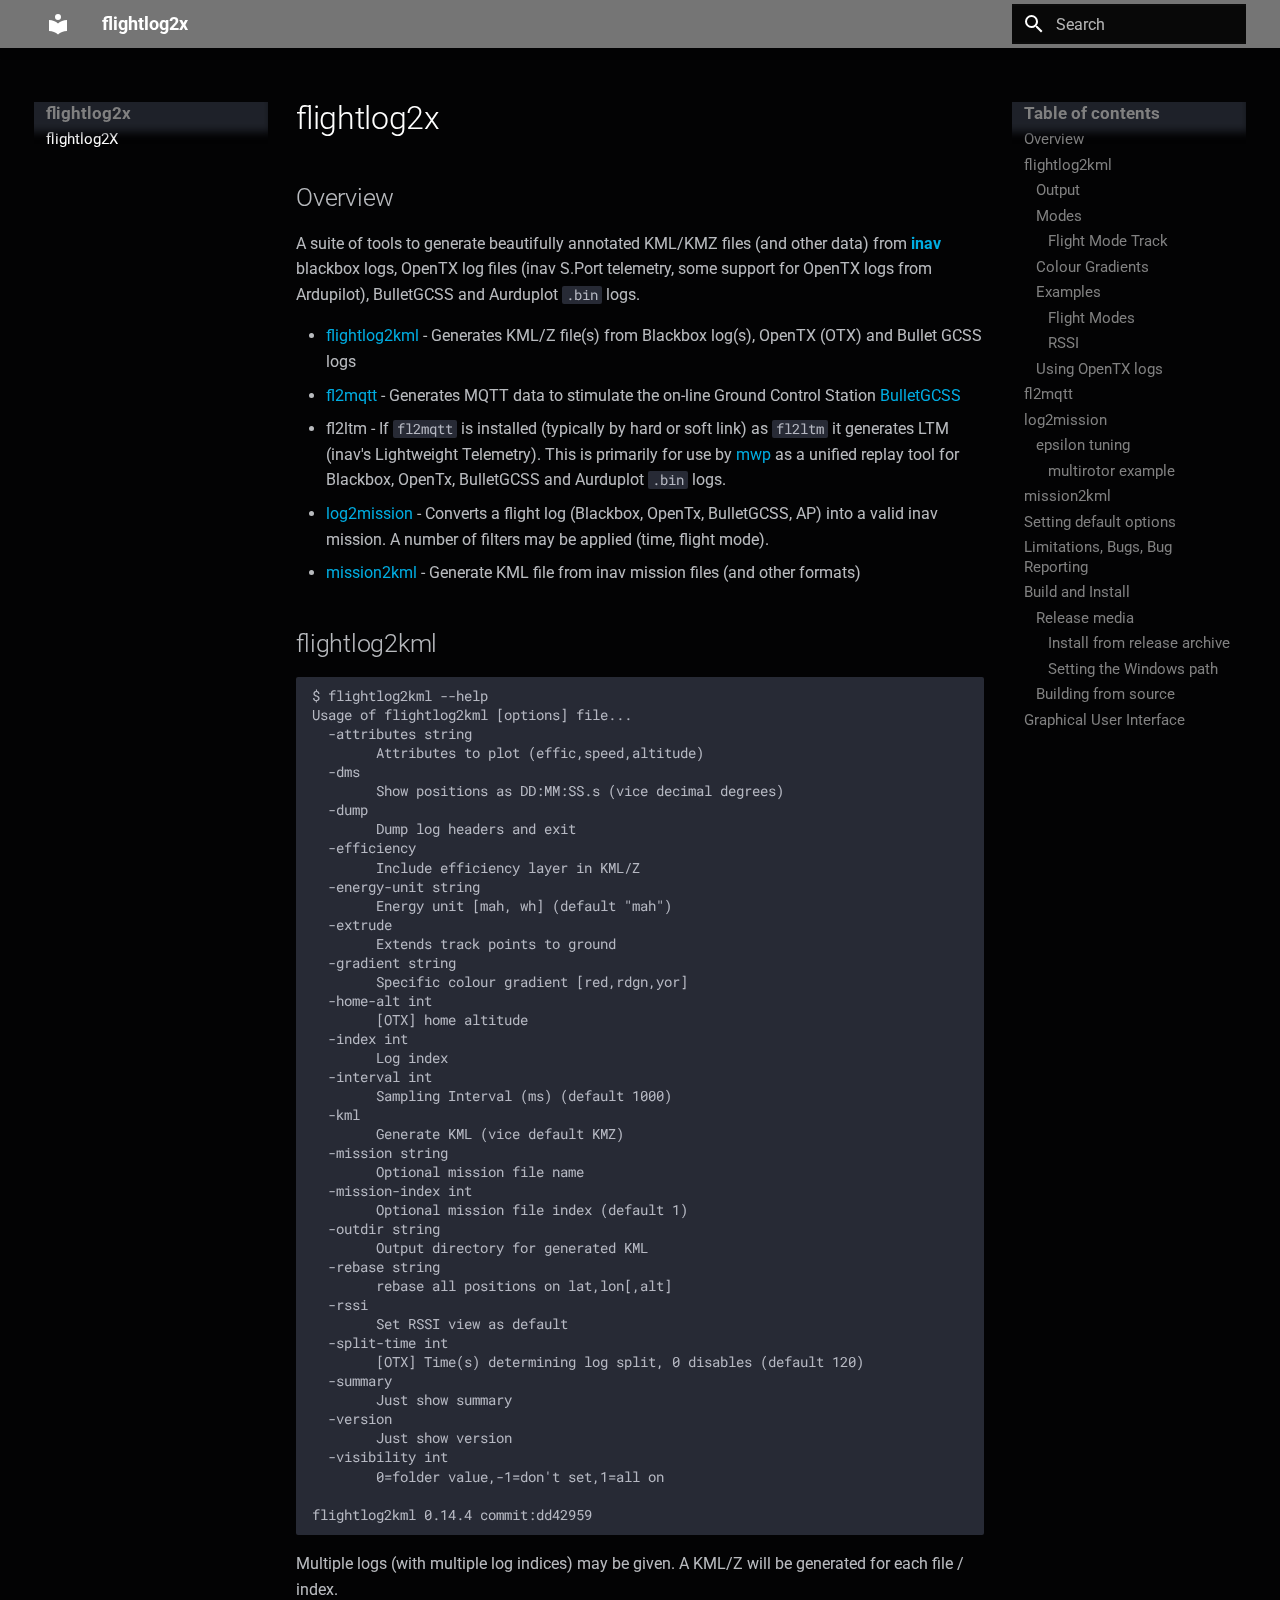
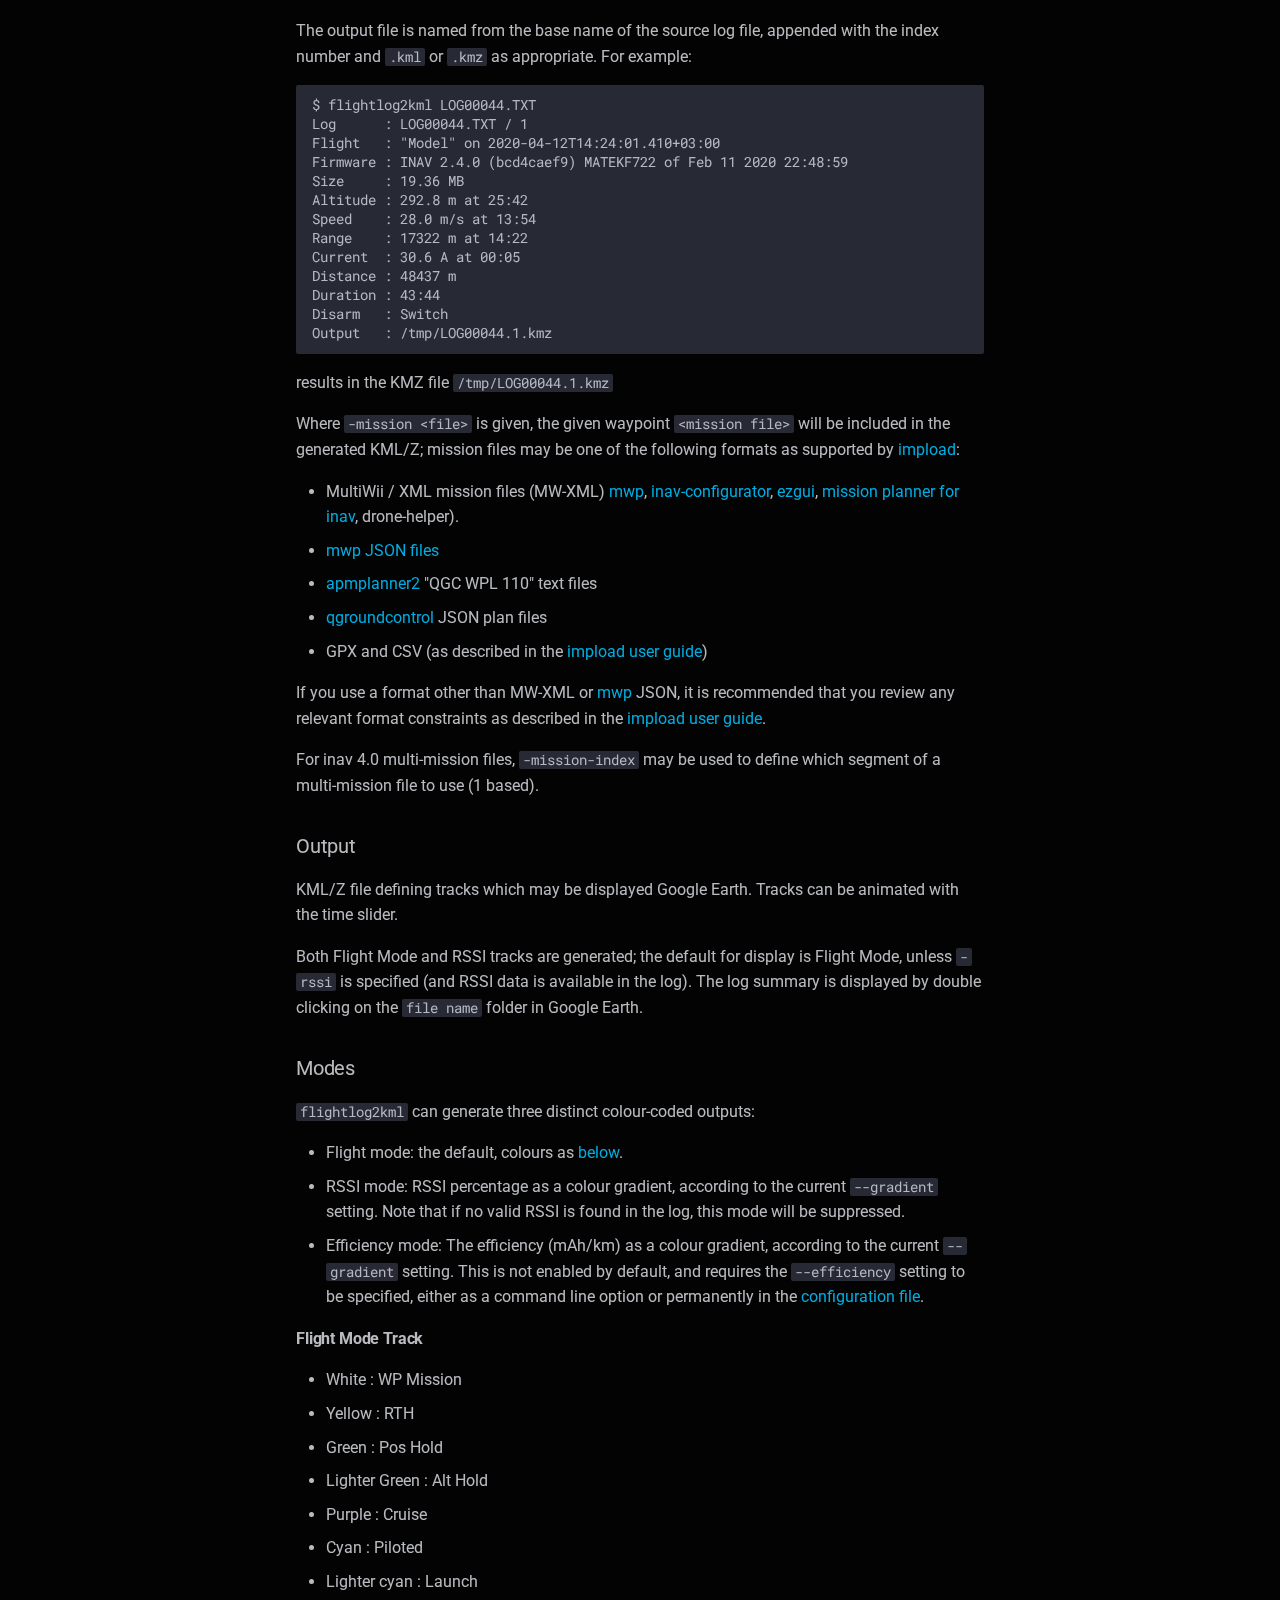
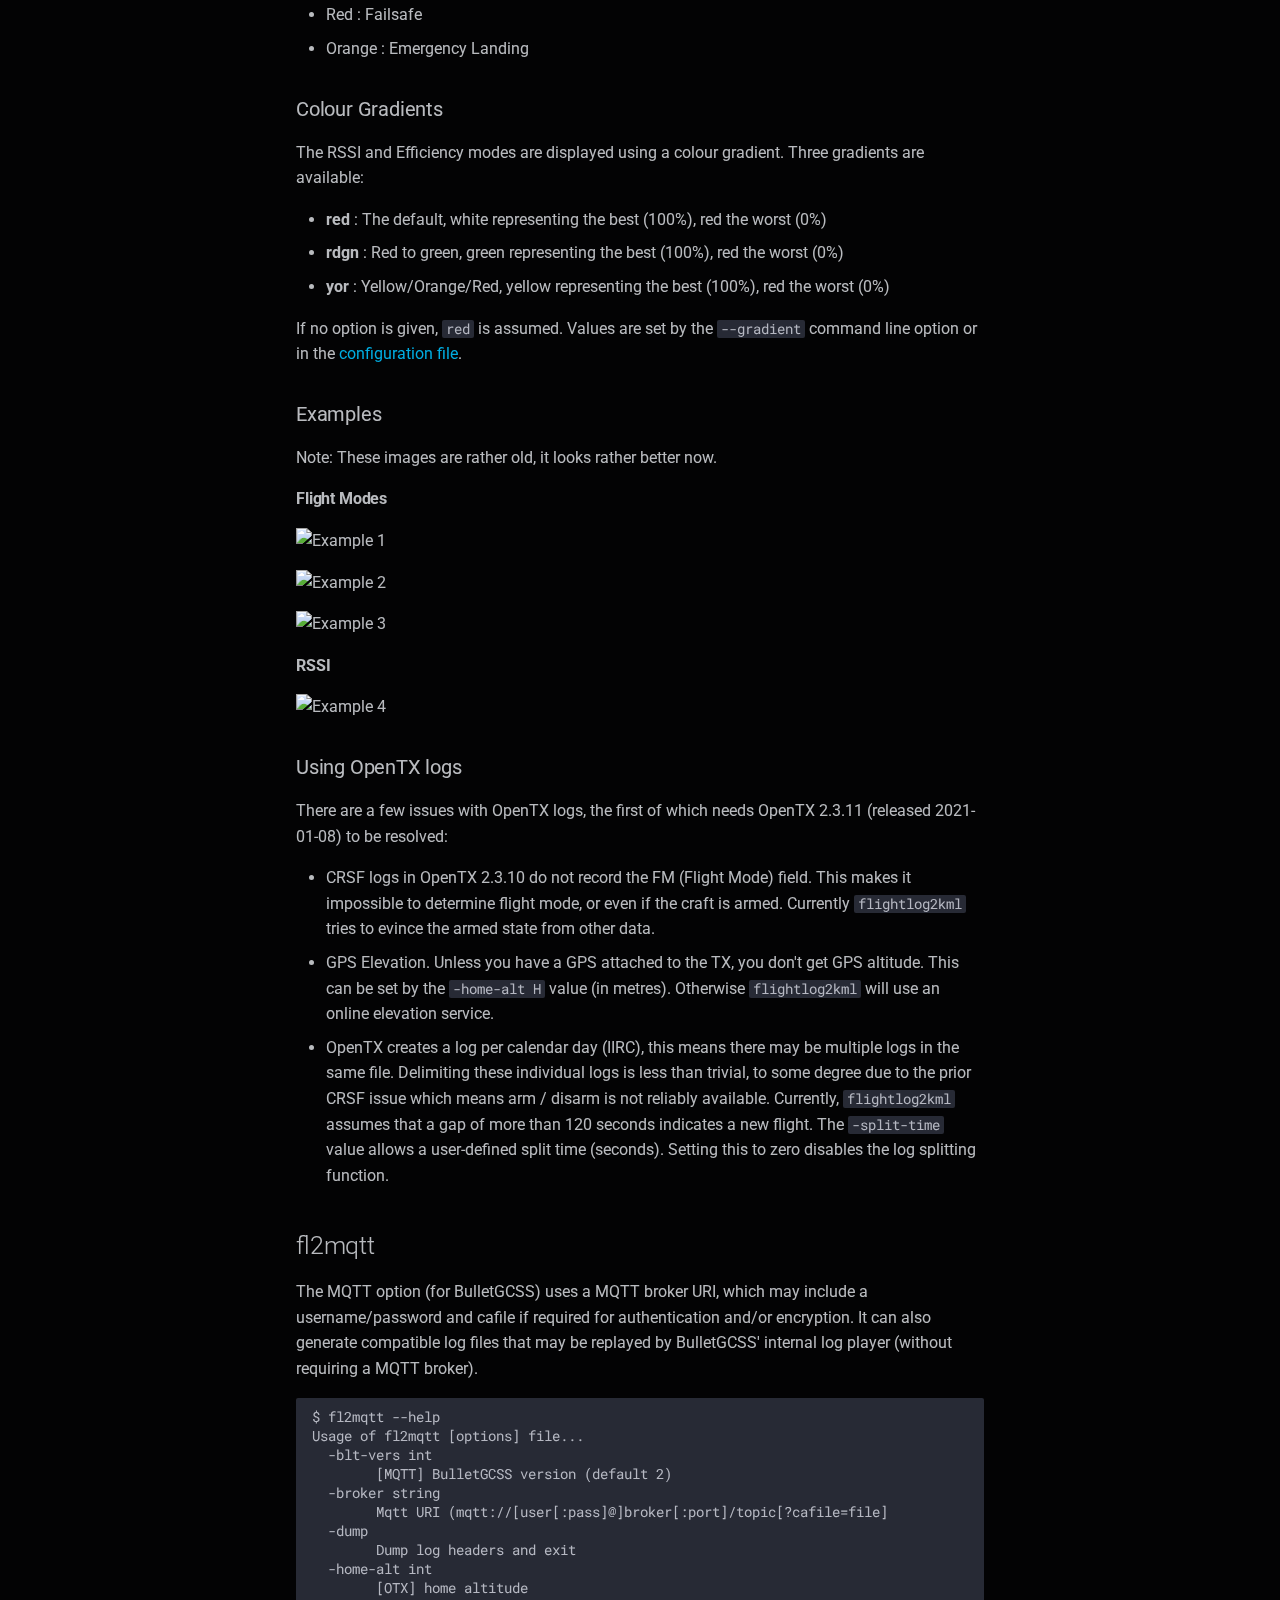
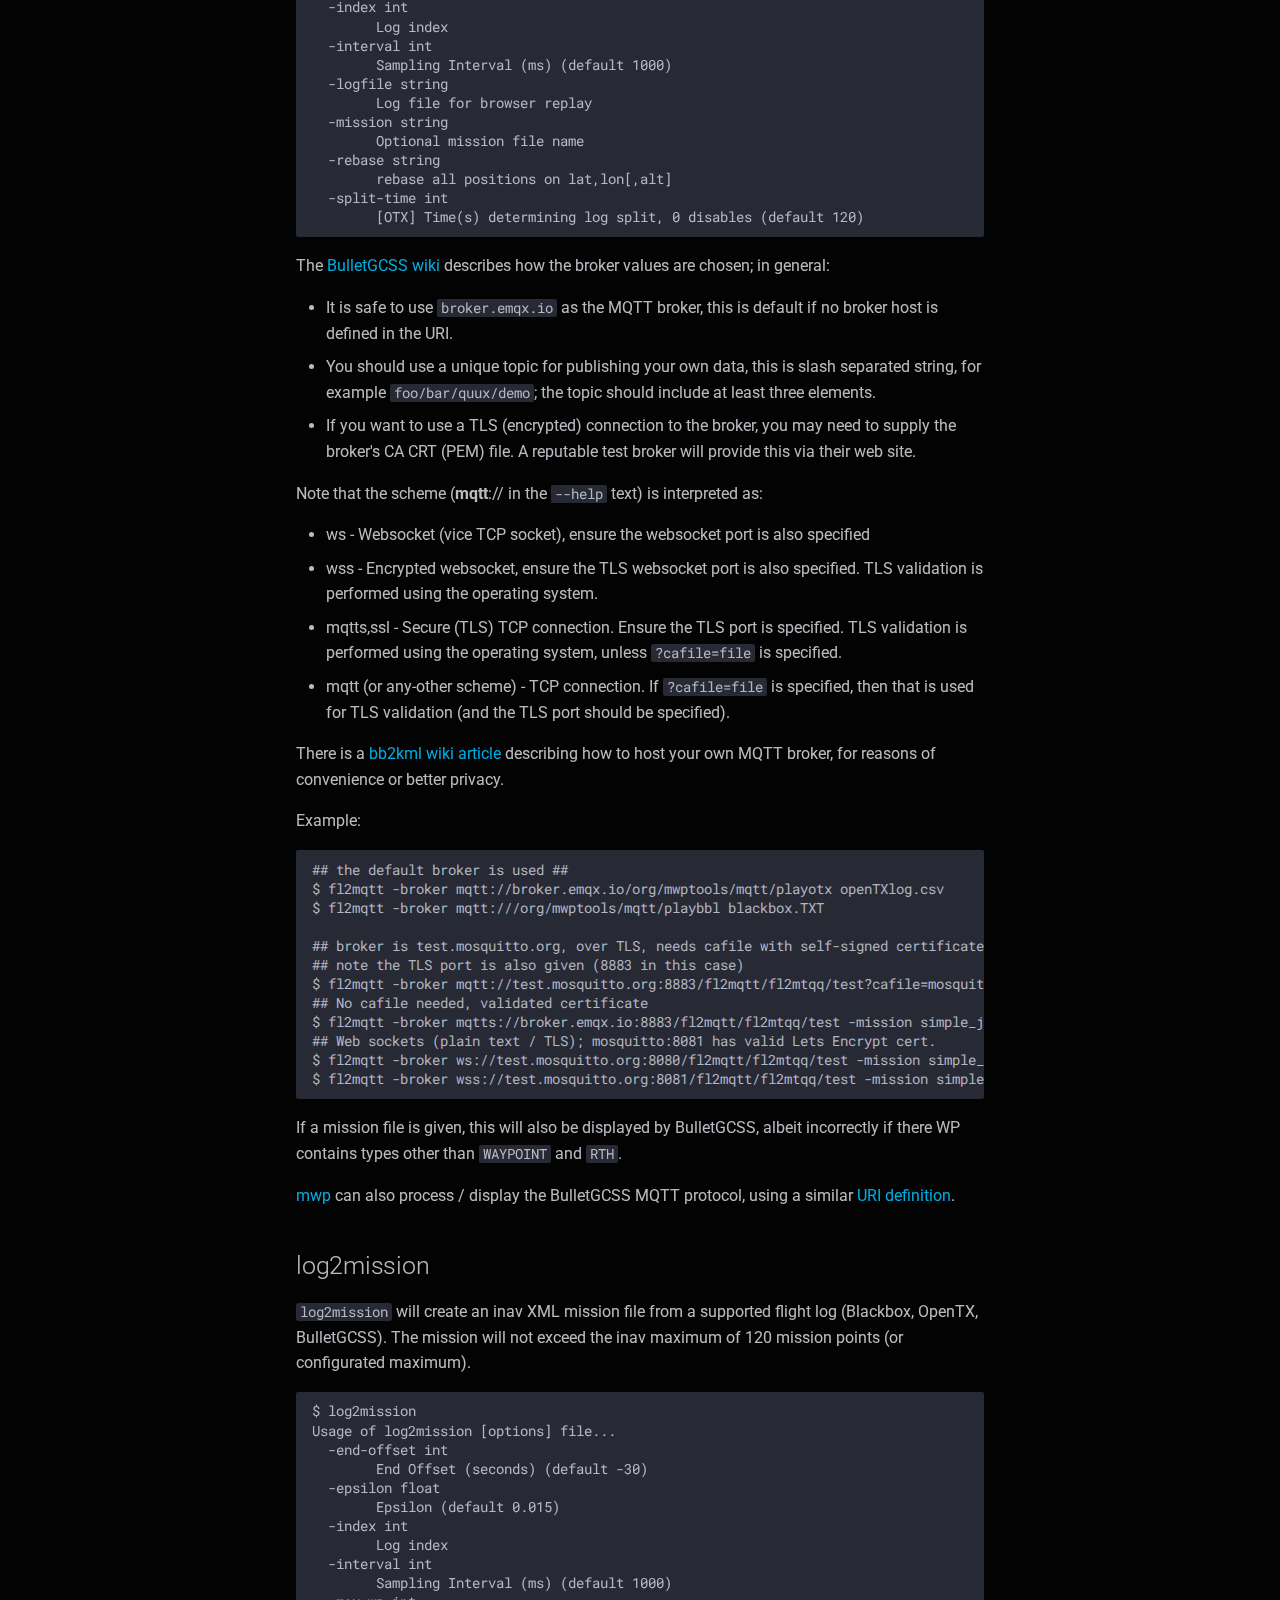
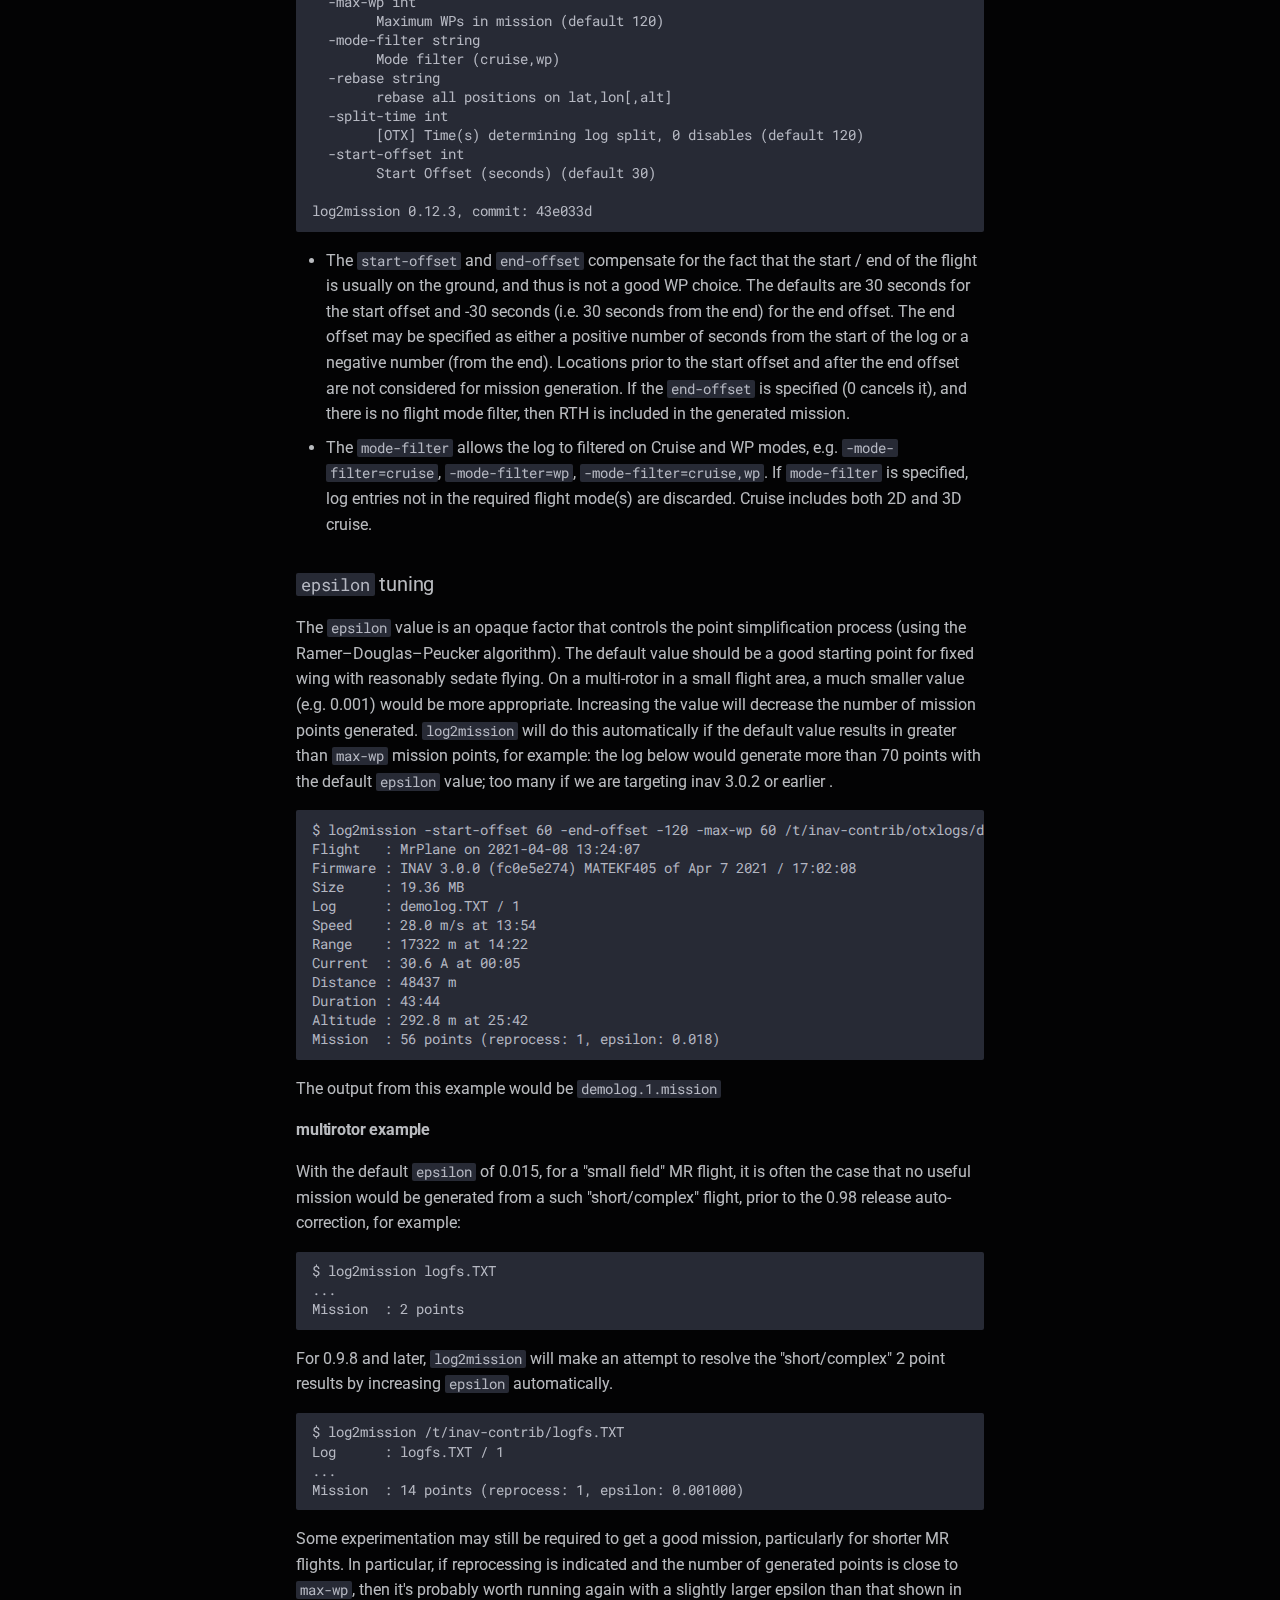
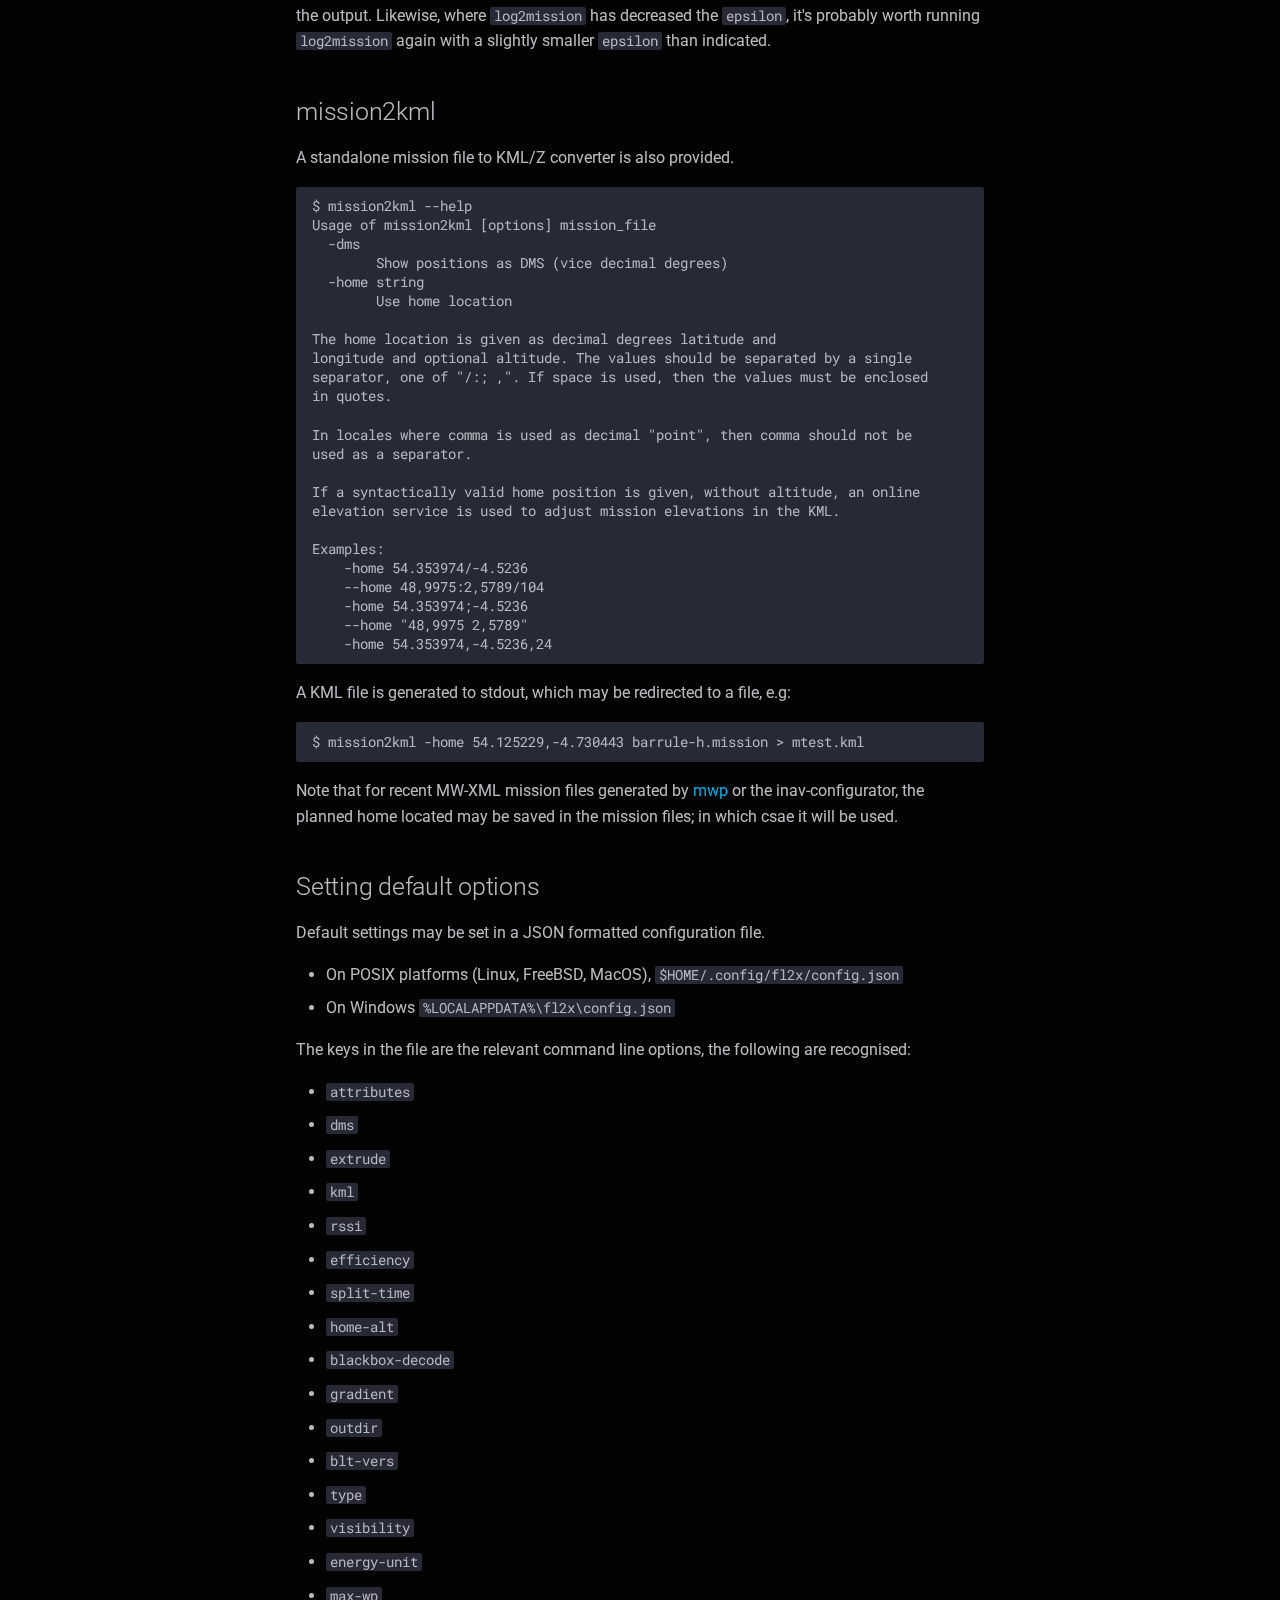
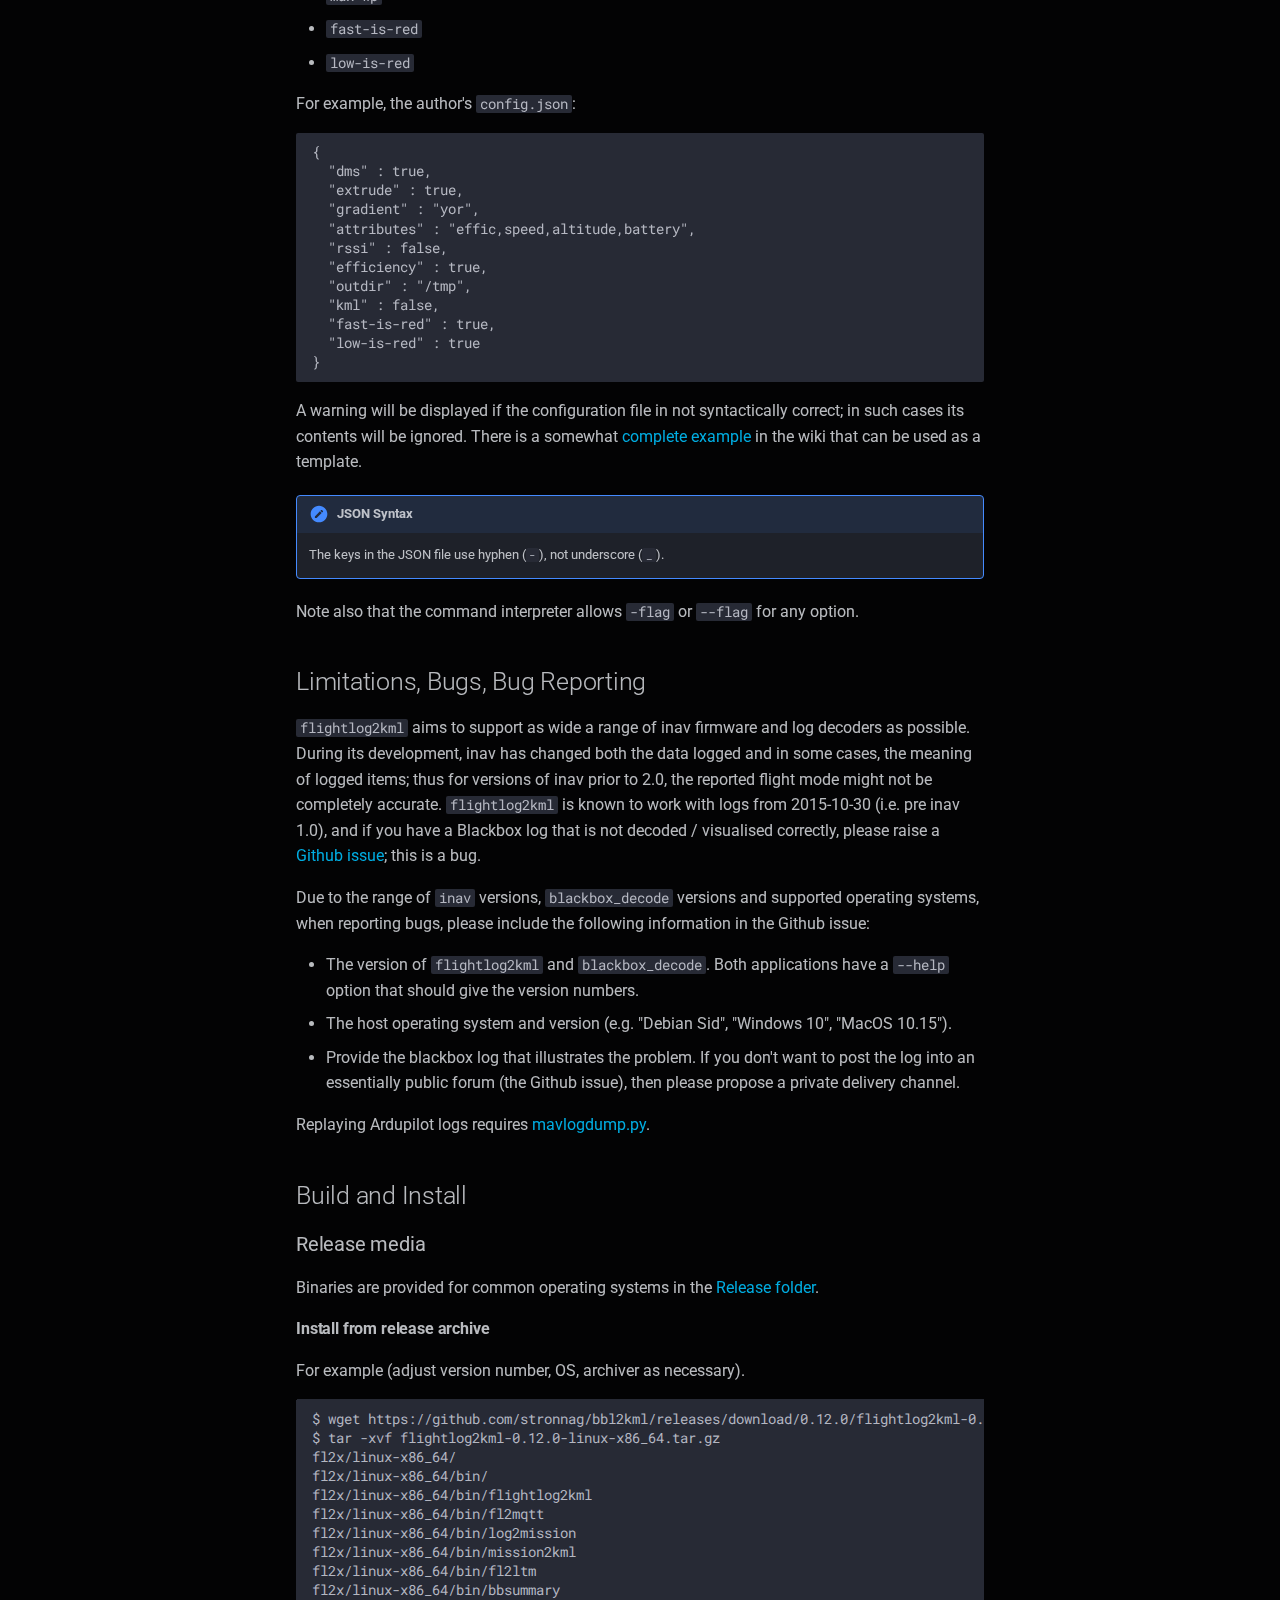
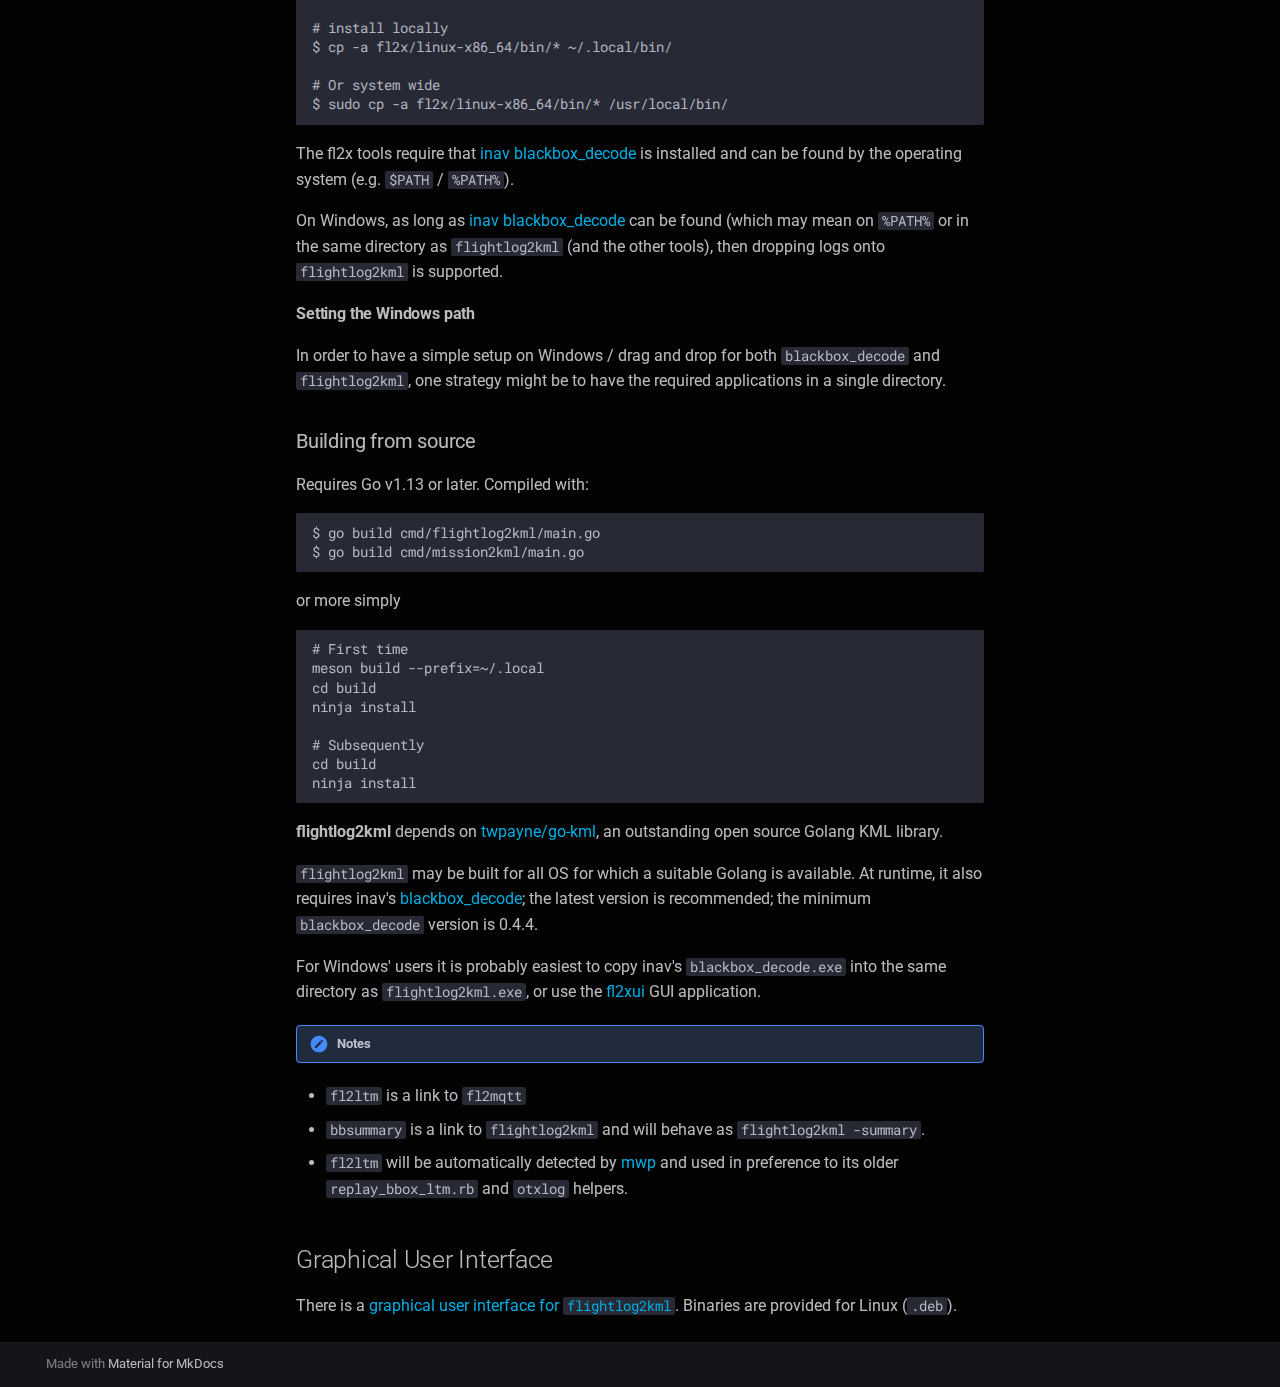
==== commit 8895d30c: "Deployed ae77f8e with MkDocs version: 1.5.3" ====
--- a/index.html
+++ b/index.html
@@ -10,8 +10,9 @@
       
       
       
+      
       <link rel="icon" href="assets/images/favicon.png">
-      <meta name="generator" content="mkdocs-1.5.2, mkdocs-material-9.1.20">
+      <meta name="generator" content="mkdocs-1.5.3, mkdocs-material-9.4.2">
     
     
       
@@ -19,14 +20,17 @@
       
     
     
-      <link rel="stylesheet" href="assets/stylesheets/main.eebd395e.min.css">
-      
-        
-        <link rel="stylesheet" href="assets/stylesheets/palette.ecc896b0.min.css">
-      
-      
-
-    
+      <link rel="stylesheet" href="assets/stylesheets/main.d451bc0e.min.css">
+      
+        
+        <link rel="stylesheet" href="assets/stylesheets/palette.a5377069.min.css">
+      
+      
+
+
+    
+    
+      
     
     
       
@@ -90,6 +94,7 @@
 
     </a>
     <label class="md-header__button md-icon" for="__drawer">
+      
       <svg xmlns="http://www.w3.org/2000/svg" viewBox="0 0 24 24"><path d="M3 6h18v2H3V6m0 5h18v2H3v-2m0 5h18v2H3v-2Z"/></svg>
     </label>
     <div class="md-header__title" data-md-component="header-title">
@@ -114,6 +119,7 @@
     
     
       <label class="md-header__button md-icon" for="__search">
+        
         <svg xmlns="http://www.w3.org/2000/svg" viewBox="0 0 24 24"><path d="M9.5 3A6.5 6.5 0 0 1 16 9.5c0 1.61-.59 3.09-1.56 4.23l.27.27h.79l5 5-1.5 1.5-5-5v-.79l-.27-.27A6.516 6.516 0 0 1 9.5 16 6.5 6.5 0 0 1 3 9.5 6.5 6.5 0 0 1 9.5 3m0 2C7 5 5 7 5 9.5S7 14 9.5 14 14 12 14 9.5 12 5 9.5 5Z"/></svg>
       </label>
       <div class="md-search" data-md-component="search" role="dialog">
@@ -122,12 +128,15 @@
     <form class="md-search__form" name="search">
       <input type="text" class="md-search__input" name="query" aria-label="Search" placeholder="Search" autocapitalize="off" autocorrect="off" autocomplete="off" spellcheck="false" data-md-component="search-query" required>
       <label class="md-search__icon md-icon" for="__search">
+        
         <svg xmlns="http://www.w3.org/2000/svg" viewBox="0 0 24 24"><path d="M9.5 3A6.5 6.5 0 0 1 16 9.5c0 1.61-.59 3.09-1.56 4.23l.27.27h.79l5 5-1.5 1.5-5-5v-.79l-.27-.27A6.516 6.516 0 0 1 9.5 16 6.5 6.5 0 0 1 3 9.5 6.5 6.5 0 0 1 9.5 3m0 2C7 5 5 7 5 9.5S7 14 9.5 14 14 12 14 9.5 12 5 9.5 5Z"/></svg>
+        
         <svg xmlns="http://www.w3.org/2000/svg" viewBox="0 0 24 24"><path d="M20 11v2H8l5.5 5.5-1.42 1.42L4.16 12l7.92-7.92L13.5 5.5 8 11h12Z"/></svg>
       </label>
       <nav class="md-search__options" aria-label="Search">
         
         <button type="reset" class="md-search__icon md-icon" title="Clear" aria-label="Clear" tabindex="-1">
+          
           <svg xmlns="http://www.w3.org/2000/svg" viewBox="0 0 24 24"><path d="M19 6.41 17.59 5 12 10.59 6.41 5 5 6.41 10.59 12 5 17.59 6.41 19 12 13.41 17.59 19 19 17.59 13.41 12 19 6.41Z"/></svg>
         </button>
       </nav>
@@ -169,6 +178,7 @@
                     
 
 
+
 <nav class="md-nav md-nav--primary" aria-label="Navigation" data-md-level="0">
   <label class="md-nav__title" for="__drawer">
     <a href="." title="flightlog2x" class="md-nav__button md-logo" aria-label="flightlog2x" data-md-component="logo">
@@ -184,8 +194,6 @@
     
       
       
-      
-
   
   
     
@@ -200,12 +208,24 @@
       
       
         <label class="md-nav__link md-nav__link--active" for="__toc">
-          flightlog2X
+          
+  
+  <span class="md-ellipsis">
+    flightlog2X
+  </span>
+  
+
           <span class="md-nav__icon md-icon"></span>
         </label>
       
       <a href="." class="md-nav__link md-nav__link--active">
-        flightlog2X
+        
+  
+  <span class="md-ellipsis">
+    flightlog2X
+  </span>
+  
+
       </a>
       
         
@@ -1012,7 +1032,7 @@
 <h4 id="install-from-release-archive">Install from release archive<a class="headerlink" href="#install-from-release-archive" title="Permanent link">#</a></h4>
 <p>For example (adjust version number, OS, archiver as necessary).</p>
 <pre><code>$ wget https://github.com/stronnag/bbl2kml/releases/download/0.12.0/flightlog2kml-0.12.0-linux-x86_64.tar.gz
-$ tar -xf $ tar -xvf flightlog2kml-0.12.0-linux-x86_64.tar.gz
+$ tar -xvf flightlog2kml-0.12.0-linux-x86_64.tar.gz
 fl2x/linux-x86_64/
 fl2x/linux-x86_64/bin/
 fl2x/linux-x86_64/bin/flightlog2kml
@@ -1098,10 +1118,10 @@
       <div class="md-dialog__inner md-typeset"></div>
     </div>
     
-    <script id="__config" type="application/json">{"base": ".", "features": [], "search": "assets/javascripts/workers/search.74e28a9f.min.js", "translations": {"clipboard.copied": "Copied to clipboard", "clipboard.copy": "Copy to clipboard", "search.result.more.one": "1 more on this page", "search.result.more.other": "# more on this page", "search.result.none": "No matching documents", "search.result.one": "1 matching document", "search.result.other": "# matching documents", "search.result.placeholder": "Type to start searching", "search.result.term.missing": "Missing", "select.version": "Select version"}}</script>
-    
-    
-      <script src="assets/javascripts/bundle.220ee61c.min.js"></script>
+    <script id="__config" type="application/json">{"base": ".", "features": [], "search": "assets/javascripts/workers/search.a264c092.min.js", "translations": {"clipboard.copied": "Copied to clipboard", "clipboard.copy": "Copy to clipboard", "search.result.more.one": "1 more on this page", "search.result.more.other": "# more on this page", "search.result.none": "No matching documents", "search.result.one": "1 matching document", "search.result.other": "# matching documents", "search.result.placeholder": "Type to start searching", "search.result.term.missing": "Missing", "select.version": "Select version"}}</script>
+    
+    
+      <script src="assets/javascripts/bundle.726fbb30.min.js"></script>
       
     
   </body>
--- a/assets/stylesheets/main.d451bc0e.min.css
+++ b/assets/stylesheets/main.d451bc0e.min.css
@@ -0,0 +1 @@
+@charset "UTF-8";html{-webkit-text-size-adjust:none;-moz-text-size-adjust:none;text-size-adjust:none;box-sizing:border-box}*,:after,:before{box-sizing:inherit}@media (prefers-reduced-motion){*,:after,:before{transition:none!important}}body{margin:0}a,button,input,label{-webkit-tap-highlight-color:transparent}a{color:inherit;text-decoration:none}hr{border:0;box-sizing:initial;display:block;height:.05rem;overflow:visible;padding:0}small{font-size:80%}sub,sup{line-height:1em}img{border-style:none}table{border-collapse:initial;border-spacing:0}td,th{font-weight:400;vertical-align:top}button{background:#0000;border:0;font-family:inherit;font-size:inherit;margin:0;padding:0}input{border:0;outline:none}:root{--md-primary-fg-color:#4051b5;--md-primary-fg-color--light:#5d6cc0;--md-primary-fg-color--dark:#303fa1;--md-primary-bg-color:#fff;--md-primary-bg-color--light:#ffffffb3;--md-accent-fg-color:#526cfe;--md-accent-fg-color--transparent:#526cfe1a;--md-accent-bg-color:#fff;--md-accent-bg-color--light:#ffffffb3}[data-md-color-scheme=default]{color-scheme:light}[data-md-color-scheme=default] img[src$="#gh-dark-mode-only"],[data-md-color-scheme=default] img[src$="#only-dark"]{display:none}:root,[data-md-color-scheme=default]{--md-hue:225deg;--md-default-fg-color:#000000de;--md-default-fg-color--light:#0000008a;--md-default-fg-color--lighter:#00000052;--md-default-fg-color--lightest:#00000012;--md-default-bg-color:#fff;--md-default-bg-color--light:#ffffffb3;--md-default-bg-color--lighter:#ffffff4d;--md-default-bg-color--lightest:#ffffff1f;--md-code-fg-color:#36464e;--md-code-bg-color:#f5f5f5;--md-code-hl-color:#4287ff;--md-code-hl-color--light:#4287ff1a;--md-code-hl-number-color:#d52a2a;--md-code-hl-special-color:#db1457;--md-code-hl-function-color:#a846b9;--md-code-hl-constant-color:#6e59d9;--md-code-hl-keyword-color:#3f6ec6;--md-code-hl-string-color:#1c7d4d;--md-code-hl-name-color:var(--md-code-fg-color);--md-code-hl-operator-color:var(--md-default-fg-color--light);--md-code-hl-punctuation-color:var(--md-default-fg-color--light);--md-code-hl-comment-color:var(--md-default-fg-color--light);--md-code-hl-generic-color:var(--md-default-fg-color--light);--md-code-hl-variable-color:var(--md-default-fg-color--light);--md-typeset-color:var(--md-default-fg-color);--md-typeset-a-color:var(--md-primary-fg-color);--md-typeset-del-color:#f5503d26;--md-typeset-ins-color:#0bd57026;--md-typeset-kbd-color:#fafafa;--md-typeset-kbd-accent-color:#fff;--md-typeset-kbd-border-color:#b8b8b8;--md-typeset-mark-color:#ffff0080;--md-typeset-table-color:#0000001f;--md-typeset-table-color--light:rgba(0,0,0,.035);--md-admonition-fg-color:var(--md-default-fg-color);--md-admonition-bg-color:var(--md-default-bg-color);--md-warning-fg-color:#000000de;--md-warning-bg-color:#ff9;--md-footer-fg-color:#fff;--md-footer-fg-color--light:#ffffffb3;--md-footer-fg-color--lighter:#ffffff73;--md-footer-bg-color:#000000de;--md-footer-bg-color--dark:#00000052;--md-shadow-z1:0 0.2rem 0.5rem #0000000d,0 0 0.05rem #0000001a;--md-shadow-z2:0 0.2rem 0.5rem #0000001a,0 0 0.05rem #00000040;--md-shadow-z3:0 0.2rem 0.5rem #0003,0 0 0.05rem #00000059}.md-icon svg{fill:currentcolor;display:block;height:1.2rem;width:1.2rem}body{-webkit-font-smoothing:antialiased;-moz-osx-font-smoothing:grayscale;--md-text-font-family:var(--md-text-font,_),-apple-system,BlinkMacSystemFont,Helvetica,Arial,sans-serif;--md-code-font-family:var(--md-code-font,_),SFMono-Regular,Consolas,Menlo,monospace}aside,body,input{font-feature-settings:"kern","liga";color:var(--md-typeset-color);font-family:var(--md-text-font-family)}code,kbd,pre{font-feature-settings:"kern";font-family:var(--md-code-font-family)}:root{--md-typeset-table-sort-icon:url('data:image/svg+xml;charset=utf-8,<svg xmlns="http://www.w3.org/2000/svg" viewBox="0 0 24 24"><path d="m18 21-4-4h3V7h-3l4-4 4 4h-3v10h3M2 19v-2h10v2M2 13v-2h7v2M2 7V5h4v2H2Z"/></svg>');--md-typeset-table-sort-icon--asc:url('data:image/svg+xml;charset=utf-8,<svg xmlns="http://www.w3.org/2000/svg" viewBox="0 0 24 24"><path d="M19 17h3l-4 4-4-4h3V3h2M2 17h10v2H2M6 5v2H2V5m0 6h7v2H2v-2Z"/></svg>');--md-typeset-table-sort-icon--desc:url('data:image/svg+xml;charset=utf-8,<svg xmlns="http://www.w3.org/2000/svg" viewBox="0 0 24 24"><path d="M19 7h3l-4-4-4 4h3v14h2M2 17h10v2H2M6 5v2H2V5m0 6h7v2H2v-2Z"/></svg>')}.md-typeset{-webkit-print-color-adjust:exact;color-adjust:exact;font-size:.8rem;line-height:1.6}@media print{.md-typeset{font-size:.68rem}}.md-typeset blockquote,.md-typeset dl,.md-typeset figure,.md-typeset ol,.md-typeset pre,.md-typeset ul{margin-bottom:1em;margin-top:1em}.md-typeset h1{color:var(--md-default-fg-color--light);font-size:2em;line-height:1.3;margin:0 0 1.25em}.md-typeset h1,.md-typeset h2{font-weight:300;letter-spacing:-.01em}.md-typeset h2{font-size:1.5625em;line-height:1.4;margin:1.6em 0 .64em}.md-typeset h3{font-size:1.25em;font-weight:400;letter-spacing:-.01em;line-height:1.5;margin:1.6em 0 .8em}.md-typeset h2+h3{margin-top:.8em}.md-typeset h4{font-weight:700;letter-spacing:-.01em;margin:1em 0}.md-typeset h5,.md-typeset h6{color:var(--md-default-fg-color--light);font-size:.8em;font-weight:700;letter-spacing:-.01em;margin:1.25em 0}.md-typeset h5{text-transform:uppercase}.md-typeset hr{border-bottom:.05rem solid var(--md-default-fg-color--lightest);display:flow-root;margin:1.5em 0}.md-typeset a{color:var(--md-typeset-a-color);word-break:break-word}.md-typeset a,.md-typeset a:before{transition:color 125ms}.md-typeset a:focus,.md-typeset a:hover{color:var(--md-accent-fg-color)}.md-typeset a:focus code,.md-typeset a:hover code{background-color:var(--md-accent-fg-color--transparent)}.md-typeset a code{color:currentcolor;transition:background-color 125ms}.md-typeset a.focus-visible{outline-color:var(--md-accent-fg-color);outline-offset:.2rem}.md-typeset code,.md-typeset kbd,.md-typeset pre{color:var(--md-code-fg-color);direction:ltr;font-variant-ligatures:none}@media print{.md-typeset code,.md-typeset kbd,.md-typeset pre{white-space:pre-wrap}}.md-typeset code{background-color:var(--md-code-bg-color);border-radius:.1rem;-webkit-box-decoration-break:clone;box-decoration-break:clone;font-size:.85em;padding:0 .2941176471em;word-break:break-word}.md-typeset code:not(.focus-visible){-webkit-tap-highlight-color:transparent;outline:none}.md-typeset pre{display:flow-root;line-height:1.4;position:relative}.md-typeset pre>code{-webkit-box-decoration-break:slice;box-decoration-break:slice;box-shadow:none;display:block;margin:0;outline-color:var(--md-accent-fg-color);overflow:auto;padding:.7720588235em 1.1764705882em;scrollbar-color:var(--md-default-fg-color--lighter) #0000;scrollbar-width:thin;touch-action:auto;word-break:normal}.md-typeset pre>code:hover{scrollbar-color:var(--md-accent-fg-color) #0000}.md-typeset pre>code::-webkit-scrollbar{height:.2rem;width:.2rem}.md-typeset pre>code::-webkit-scrollbar-thumb{background-color:var(--md-default-fg-color--lighter)}.md-typeset pre>code::-webkit-scrollbar-thumb:hover{background-color:var(--md-accent-fg-color)}.md-typeset kbd{background-color:var(--md-typeset-kbd-color);border-radius:.1rem;box-shadow:0 .1rem 0 .05rem var(--md-typeset-kbd-border-color),0 .1rem 0 var(--md-typeset-kbd-border-color),0 -.1rem .2rem var(--md-typeset-kbd-accent-color) inset;color:var(--md-default-fg-color);display:inline-block;font-size:.75em;padding:0 .6666666667em;vertical-align:text-top;word-break:break-word}.md-typeset mark{background-color:var(--md-typeset-mark-color);-webkit-box-decoration-break:clone;box-decoration-break:clone;color:inherit;word-break:break-word}.md-typeset abbr{border-bottom:.05rem dotted var(--md-default-fg-color--light);cursor:help;text-decoration:none}@media (hover:none){.md-typeset abbr[title]:focus:after,.md-typeset abbr[title]:hover:after{background-color:var(--md-default-fg-color);border-radius:.1rem;box-shadow:var(--md-shadow-z3);color:var(--md-default-bg-color);content:attr(title);font-size:.7rem;left:.8rem;margin-top:2em;padding:.2rem .3rem;position:absolute;right:.8rem}}.md-typeset small{opacity:.75}[dir=ltr] .md-typeset sub,[dir=ltr] .md-typeset sup{margin-left:.078125em}[dir=rtl] .md-typeset sub,[dir=rtl] .md-typeset sup{margin-right:.078125em}[dir=ltr] .md-typeset blockquote{padding-left:.6rem}[dir=rtl] .md-typeset blockquote{padding-right:.6rem}[dir=ltr] .md-typeset blockquote{border-left:.2rem solid var(--md-default-fg-color--lighter)}[dir=rtl] .md-typeset blockquote{border-right:.2rem solid var(--md-default-fg-color--lighter)}.md-typeset blockquote{color:var(--md-default-fg-color--light);margin-left:0;margin-right:0}.md-typeset ul{list-style-type:disc}[dir=ltr] .md-typeset ol,[dir=ltr] .md-typeset ul{margin-left:.625em}[dir=rtl] .md-typeset ol,[dir=rtl] .md-typeset ul{margin-right:.625em}.md-typeset ol,.md-typeset ul{padding:0}.md-typeset ol:not([hidden]),.md-typeset ul:not([hidden]){display:flow-root}.md-typeset ol ol,.md-typeset ul ol{list-style-type:lower-alpha}.md-typeset ol ol ol,.md-typeset ul ol ol{list-style-type:lower-roman}[dir=ltr] .md-typeset ol li,[dir=ltr] .md-typeset ul li{margin-left:1.25em}[dir=rtl] .md-typeset ol li,[dir=rtl] .md-typeset ul li{margin-right:1.25em}.md-typeset ol li,.md-typeset ul li{margin-bottom:.5em}.md-typeset ol li blockquote,.md-typeset ol li p,.md-typeset ul li blockquote,.md-typeset ul li p{margin:.5em 0}.md-typeset ol li:last-child,.md-typeset ul li:last-child{margin-bottom:0}[dir=ltr] .md-typeset ol li ol,[dir=ltr] .md-typeset ol li ul,[dir=ltr] .md-typeset ul li ol,[dir=ltr] .md-typeset ul li ul{margin-left:.625em}[dir=rtl] .md-typeset ol li ol,[dir=rtl] .md-typeset ol li ul,[dir=rtl] .md-typeset ul li ol,[dir=rtl] .md-typeset ul li ul{margin-right:.625em}.md-typeset ol li ol,.md-typeset ol li ul,.md-typeset ul li ol,.md-typeset ul li ul{margin-bottom:.5em;margin-top:.5em}[dir=ltr] .md-typeset dd{margin-left:1.875em}[dir=rtl] .md-typeset dd{margin-right:1.875em}.md-typeset dd{margin-bottom:1.5em;margin-top:1em}.md-typeset img,.md-typeset svg,.md-typeset video{height:auto;max-width:100%}.md-typeset img[align=left]{margin:1em 1em 1em 0}.md-typeset img[align=right]{margin:1em 0 1em 1em}.md-typeset img[align]:only-child{margin-top:0}.md-typeset figure{display:flow-root;margin:1em auto;max-width:100%;text-align:center;width:-webkit-fit-content;width:-moz-fit-content;width:fit-content}.md-typeset figure img{display:block}.md-typeset figcaption{font-style:italic;margin:1em auto;max-width:24rem}.md-typeset iframe{max-width:100%}.md-typeset table:not([class]){background-color:var(--md-default-bg-color);border:.05rem solid var(--md-typeset-table-color);border-radius:.1rem;display:inline-block;font-size:.64rem;max-width:100%;overflow:auto;touch-action:auto}@media print{.md-typeset table:not([class]){display:table}}.md-typeset table:not([class])+*{margin-top:1.5em}.md-typeset table:not([class]) td>:first-child,.md-typeset table:not([class]) th>:first-child{margin-top:0}.md-typeset table:not([class]) td>:last-child,.md-typeset table:not([class]) th>:last-child{margin-bottom:0}.md-typeset table:not([class]) td:not([align]),.md-typeset table:not([class]) th:not([align]){text-align:left}[dir=rtl] .md-typeset table:not([class]) td:not([align]),[dir=rtl] .md-typeset table:not([class]) th:not([align]){text-align:right}.md-typeset table:not([class]) th{font-weight:700;min-width:5rem;padding:.9375em 1.25em;vertical-align:top}.md-typeset table:not([class]) td{border-top:.05rem solid var(--md-typeset-table-color);padding:.9375em 1.25em;vertical-align:top}.md-typeset table:not([class]) tbody tr{transition:background-color 125ms}.md-typeset table:not([class]) tbody tr:hover{background-color:var(--md-typeset-table-color--light);box-shadow:0 .05rem 0 var(--md-default-bg-color) inset}.md-typeset table:not([class]) a{word-break:normal}.md-typeset table th[role=columnheader]{cursor:pointer}[dir=ltr] .md-typeset table th[role=columnheader]:after{margin-left:.5em}[dir=rtl] .md-typeset table th[role=columnheader]:after{margin-right:.5em}.md-typeset table th[role=columnheader]:after{content:"";display:inline-block;height:1.2em;-webkit-mask-image:var(--md-typeset-table-sort-icon);mask-image:var(--md-typeset-table-sort-icon);-webkit-mask-repeat:no-repeat;mask-repeat:no-repeat;-webkit-mask-size:contain;mask-size:contain;transition:background-color 125ms;vertical-align:text-bottom;width:1.2em}.md-typeset table th[role=columnheader]:hover:after{background-color:var(--md-default-fg-color--lighter)}.md-typeset table th[role=columnheader][aria-sort=ascending]:after{background-color:var(--md-default-fg-color--light);-webkit-mask-image:var(--md-typeset-table-sort-icon--asc);mask-image:var(--md-typeset-table-sort-icon--asc)}.md-typeset table th[role=columnheader][aria-sort=descending]:after{background-color:var(--md-default-fg-color--light);-webkit-mask-image:var(--md-typeset-table-sort-icon--desc);mask-image:var(--md-typeset-table-sort-icon--desc)}.md-typeset__scrollwrap{margin:1em -.8rem;overflow-x:auto;touch-action:auto}.md-typeset__table{display:inline-block;margin-bottom:.5em;padding:0 .8rem}@media print{.md-typeset__table{display:block}}html .md-typeset__table table{display:table;margin:0;overflow:hidden;width:100%}@media screen and (max-width:44.9375em){.md-content__inner>pre{margin:1em -.8rem}.md-content__inner>pre code{border-radius:0}}.md-typeset .md-author{display:block;flex-shrink:0;height:1.6rem;overflow:hidden;position:relative;transition:color 125ms,transform 125ms;width:1.6rem}.md-typeset .md-author img{border-radius:100%;display:block}.md-typeset .md-author--more{background:var(--md-default-fg-color--lightest);color:var(--md-default-fg-color--lighter);font-size:.6rem;font-weight:700;line-height:1.6rem;text-align:center}.md-typeset .md-author--long{height:2.4rem;width:2.4rem}.md-typeset a.md-author{transform:scale(1)}.md-typeset a.md-author img{filter:grayscale(100%) opacity(75%);transition:filter 125ms}.md-typeset a.md-author:focus,.md-typeset a.md-author:hover{transform:scale(1.1);z-index:1}.md-typeset a.md-author:focus img,.md-typeset a.md-author:hover img{filter:grayscale(0)}.md-banner{background-color:var(--md-footer-bg-color);color:var(--md-footer-fg-color);overflow:auto}@media print{.md-banner{display:none}}.md-banner--warning{background-color:var(--md-warning-bg-color);color:var(--md-warning-fg-color)}.md-banner__inner{font-size:.7rem;margin:.6rem auto;padding:0 .8rem}[dir=ltr] .md-banner__button{float:right}[dir=rtl] .md-banner__button{float:left}.md-banner__button{color:inherit;cursor:pointer;transition:opacity .25s}.no-js .md-banner__button{display:none}.md-banner__button:hover{opacity:.7}html{font-size:125%;height:100%;overflow-x:hidden}@media screen and (min-width:100em){html{font-size:137.5%}}@media screen and (min-width:125em){html{font-size:150%}}body{background-color:var(--md-default-bg-color);display:flex;flex-direction:column;font-size:.5rem;min-height:100%;position:relative;width:100%}@media print{body{display:block}}@media screen and (max-width:59.9375em){body[data-md-scrolllock]{position:fixed}}.md-grid{margin-left:auto;margin-right:auto;max-width:61rem}.md-container{display:flex;flex-direction:column;flex-grow:1}@media print{.md-container{display:block}}.md-main{flex-grow:1}.md-main__inner{display:flex;height:100%;margin-top:1.5rem}.md-ellipsis{overflow:hidden;text-overflow:ellipsis}.md-toggle{display:none}.md-option{height:0;opacity:0;position:absolute;width:0}.md-option:checked+label:not([hidden]){display:block}.md-option.focus-visible+label{outline-color:var(--md-accent-fg-color);outline-style:auto}.md-skip{background-color:var(--md-default-fg-color);border-radius:.1rem;color:var(--md-default-bg-color);font-size:.64rem;margin:.5rem;opacity:0;outline-color:var(--md-accent-fg-color);padding:.3rem .5rem;position:fixed;transform:translateY(.4rem);z-index:-1}.md-skip:focus{opacity:1;transform:translateY(0);transition:transform .25s cubic-bezier(.4,0,.2,1),opacity 175ms 75ms;z-index:10}@page{margin:25mm}:root{--md-clipboard-icon:url('data:image/svg+xml;charset=utf-8,<svg xmlns="http://www.w3.org/2000/svg" viewBox="0 0 24 24"><path d="M19 21H8V7h11m0-2H8a2 2 0 0 0-2 2v14a2 2 0 0 0 2 2h11a2 2 0 0 0 2-2V7a2 2 0 0 0-2-2m-3-4H4a2 2 0 0 0-2 2v14h2V3h12V1Z"/></svg>')}.md-clipboard{border-radius:.1rem;color:var(--md-default-fg-color--lightest);cursor:pointer;height:1.5em;outline-color:var(--md-accent-fg-color);outline-offset:.1rem;position:absolute;right:.5em;top:.5em;transition:color .25s;width:1.5em;z-index:1}@media print{.md-clipboard{display:none}}.md-clipboard:not(.focus-visible){-webkit-tap-highlight-color:transparent;outline:none}:hover>.md-clipboard{color:var(--md-default-fg-color--light)}.md-clipboard:focus,.md-clipboard:hover{color:var(--md-accent-fg-color)}.md-clipboard:after{background-color:currentcolor;content:"";display:block;height:1.125em;margin:0 auto;-webkit-mask-image:var(--md-clipboard-icon);mask-image:var(--md-clipboard-icon);-webkit-mask-position:center;mask-position:center;-webkit-mask-repeat:no-repeat;mask-repeat:no-repeat;-webkit-mask-size:contain;mask-size:contain;width:1.125em}.md-clipboard--inline{cursor:pointer}.md-clipboard--inline code{transition:color .25s,background-color .25s}.md-clipboard--inline:focus code,.md-clipboard--inline:hover code{background-color:var(--md-accent-fg-color--transparent);color:var(--md-accent-fg-color)}@keyframes consent{0%{opacity:0;transform:translateY(100%)}to{opacity:1;transform:translateY(0)}}@keyframes overlay{0%{opacity:0}to{opacity:1}}.md-consent__overlay{animation:overlay .25s both;-webkit-backdrop-filter:blur(.1rem);backdrop-filter:blur(.1rem);background-color:#0000008a;height:100%;opacity:1;position:fixed;top:0;width:100%;z-index:5}.md-consent__inner{animation:consent .5s cubic-bezier(.1,.7,.1,1) both;background-color:var(--md-default-bg-color);border:0;border-radius:.1rem;bottom:0;box-shadow:0 0 .2rem #0000001a,0 .2rem .4rem #0003;max-height:100%;overflow:auto;padding:0;position:fixed;width:100%;z-index:5}.md-consent__form{padding:.8rem}.md-consent__settings{display:none;margin:1em 0}input:checked+.md-consent__settings{display:block}.md-consent__controls{margin-bottom:.8rem}.md-typeset .md-consent__controls .md-button{display:inline}@media screen and (max-width:44.9375em){.md-typeset .md-consent__controls .md-button{display:block;margin-top:.4rem;text-align:center;width:100%}}.md-consent label{cursor:pointer}.md-content{flex-grow:1;min-width:0}.md-content__inner{margin:0 .8rem 1.2rem;padding-top:.6rem}@media screen and (min-width:76.25em){[dir=ltr] .md-sidebar--primary:not([hidden])~.md-content>.md-content__inner{margin-left:1.2rem}[dir=ltr] .md-sidebar--secondary:not([hidden])~.md-content>.md-content__inner,[dir=rtl] .md-sidebar--primary:not([hidden])~.md-content>.md-content__inner{margin-right:1.2rem}[dir=rtl] .md-sidebar--secondary:not([hidden])~.md-content>.md-content__inner{margin-left:1.2rem}}.md-content__inner:before{content:"";display:block;height:.4rem}.md-content__inner>:last-child{margin-bottom:0}[dir=ltr] .md-content__button{float:right}[dir=rtl] .md-content__button{float:left}[dir=ltr] .md-content__button{margin-left:.4rem}[dir=rtl] .md-content__button{margin-right:.4rem}.md-content__button{margin:.4rem 0;padding:0}@media print{.md-content__button{display:none}}.md-typeset .md-content__button{color:var(--md-default-fg-color--lighter)}.md-content__button svg{display:inline;vertical-align:top}[dir=rtl] .md-content__button svg{transform:scaleX(-1)}[dir=ltr] .md-dialog{right:.8rem}[dir=rtl] .md-dialog{left:.8rem}.md-dialog{background-color:var(--md-default-fg-color);border-radius:.1rem;bottom:.8rem;box-shadow:var(--md-shadow-z3);min-width:11.1rem;opacity:0;padding:.4rem .6rem;pointer-events:none;position:fixed;transform:translateY(100%);transition:transform 0ms .4s,opacity .4s;z-index:4}@media print{.md-dialog{display:none}}.md-dialog--active{opacity:1;pointer-events:auto;transform:translateY(0);transition:transform .4s cubic-bezier(.075,.85,.175,1),opacity .4s}.md-dialog__inner{color:var(--md-default-bg-color);font-size:.7rem}.md-feedback{margin:2em 0 1em;text-align:center}.md-feedback fieldset{border:none;margin:0;padding:0}.md-feedback__title{font-weight:700;margin:1em auto}.md-feedback__inner{position:relative}.md-feedback__list{align-content:baseline;display:flex;flex-wrap:wrap;justify-content:center;position:relative}.md-feedback__list:hover .md-icon:not(:disabled){color:var(--md-default-fg-color--lighter)}:disabled .md-feedback__list{min-height:1.8rem}.md-feedback__icon{color:var(--md-default-fg-color--light);cursor:pointer;flex-shrink:0;margin:0 .1rem;transition:color 125ms}.md-feedback__icon:not(:disabled).md-icon:hover{color:var(--md-accent-fg-color)}.md-feedback__icon:disabled{color:var(--md-default-fg-color--lightest);pointer-events:none}.md-feedback__note{opacity:0;position:relative;transform:translateY(.4rem);transition:transform .4s cubic-bezier(.1,.7,.1,1),opacity .15s}.md-feedback__note>*{margin:0 auto;max-width:16rem}:disabled .md-feedback__note{opacity:1;transform:translateY(0)}.md-footer{background-color:var(--md-footer-bg-color);color:var(--md-footer-fg-color)}@media print{.md-footer{display:none}}.md-footer__inner{justify-content:space-between;overflow:auto;padding:.2rem}.md-footer__inner:not([hidden]){display:flex}.md-footer__link{align-items:end;display:flex;flex-grow:0.01;margin-bottom:.4rem;margin-top:1rem;max-width:100%;outline-color:var(--md-accent-fg-color);overflow:hidden;transition:opacity .25s}.md-footer__link:focus,.md-footer__link:hover{opacity:.7}[dir=rtl] .md-footer__link svg{transform:scaleX(-1)}@media screen and (max-width:44.9375em){.md-footer__link--prev{flex-shrink:0}.md-footer__link--prev .md-footer__title{display:none}}[dir=ltr] .md-footer__link--next{margin-left:auto}[dir=rtl] .md-footer__link--next{margin-right:auto}.md-footer__link--next{text-align:right}[dir=rtl] .md-footer__link--next{text-align:left}.md-footer__title{flex-grow:1;font-size:.9rem;margin-bottom:.7rem;max-width:calc(100% - 2.4rem);padding:0 1rem;white-space:nowrap}.md-footer__button{margin:.2rem;padding:.4rem}.md-footer__direction{font-size:.64rem;opacity:.7}.md-footer-meta{background-color:var(--md-footer-bg-color--dark)}.md-footer-meta__inner{display:flex;flex-wrap:wrap;justify-content:space-between;padding:.2rem}html .md-footer-meta.md-typeset a{color:var(--md-footer-fg-color--light)}html .md-footer-meta.md-typeset a:focus,html .md-footer-meta.md-typeset a:hover{color:var(--md-footer-fg-color)}.md-copyright{color:var(--md-footer-fg-color--lighter);font-size:.64rem;margin:auto .6rem;padding:.4rem 0;width:100%}@media screen and (min-width:45em){.md-copyright{width:auto}}.md-copyright__highlight{color:var(--md-footer-fg-color--light)}.md-social{display:inline-flex;gap:.2rem;margin:0 .4rem;padding:.2rem 0 .6rem}@media screen and (min-width:45em){.md-social{padding:.6rem 0}}.md-social__link{display:inline-block;height:1.6rem;text-align:center;width:1.6rem}.md-social__link:before{line-height:1.9}.md-social__link svg{fill:currentcolor;max-height:.8rem;vertical-align:-25%}.md-typeset .md-button{border:.1rem solid;border-radius:.1rem;color:var(--md-primary-fg-color);cursor:pointer;display:inline-block;font-weight:700;padding:.625em 2em;transition:color 125ms,background-color 125ms,border-color 125ms}.md-typeset .md-button--primary{background-color:var(--md-primary-fg-color);border-color:var(--md-primary-fg-color);color:var(--md-primary-bg-color)}.md-typeset .md-button:focus,.md-typeset .md-button:hover{background-color:var(--md-accent-fg-color);border-color:var(--md-accent-fg-color);color:var(--md-accent-bg-color)}[dir=ltr] .md-typeset .md-input{border-top-left-radius:.1rem}[dir=ltr] .md-typeset .md-input,[dir=rtl] .md-typeset .md-input{border-top-right-radius:.1rem}[dir=rtl] .md-typeset .md-input{border-top-left-radius:.1rem}.md-typeset .md-input{border-bottom:.1rem solid var(--md-default-fg-color--lighter);box-shadow:var(--md-shadow-z1);font-size:.8rem;height:1.8rem;padding:0 .6rem;transition:border .25s,box-shadow .25s}.md-typeset .md-input:focus,.md-typeset .md-input:hover{border-bottom-color:var(--md-accent-fg-color);box-shadow:var(--md-shadow-z2)}.md-typeset .md-input--stretch{width:100%}.md-header{background-color:var(--md-primary-fg-color);box-shadow:0 0 .2rem #0000,0 .2rem .4rem #0000;color:var(--md-primary-bg-color);display:block;left:0;position:sticky;right:0;top:0;z-index:4}@media print{.md-header{display:none}}.md-header[hidden]{transform:translateY(-100%);transition:transform .25s cubic-bezier(.8,0,.6,1),box-shadow .25s}.md-header--shadow{box-shadow:0 0 .2rem #0000001a,0 .2rem .4rem #0003;transition:transform .25s cubic-bezier(.1,.7,.1,1),box-shadow .25s}.md-header__inner{align-items:center;display:flex;padding:0 .2rem}.md-header__button{color:currentcolor;cursor:pointer;margin:.2rem;outline-color:var(--md-accent-fg-color);padding:.4rem;position:relative;transition:opacity .25s;vertical-align:middle;z-index:1}.md-header__button:hover{opacity:.7}.md-header__button:not([hidden]){display:inline-block}.md-header__button:not(.focus-visible){-webkit-tap-highlight-color:transparent;outline:none}.md-header__button.md-logo{margin:.2rem;padding:.4rem}@media screen and (max-width:76.1875em){.md-header__button.md-logo{display:none}}.md-header__button.md-logo img,.md-header__button.md-logo svg{fill:currentcolor;display:block;height:1.2rem;width:auto}@media screen and (min-width:60em){.md-header__button[for=__search]{display:none}}.no-js .md-header__button[for=__search]{display:none}[dir=rtl] .md-header__button[for=__search] svg{transform:scaleX(-1)}@media screen and (min-width:76.25em){.md-header__button[for=__drawer]{display:none}}.md-header__topic{display:flex;max-width:100%;position:absolute;transition:transform .4s cubic-bezier(.1,.7,.1,1),opacity .15s;white-space:nowrap}.md-header__topic+.md-header__topic{opacity:0;pointer-events:none;transform:translateX(1.25rem);transition:transform .4s cubic-bezier(1,.7,.1,.1),opacity .15s;z-index:-1}[dir=rtl] .md-header__topic+.md-header__topic{transform:translateX(-1.25rem)}.md-header__topic:first-child{font-weight:700}[dir=ltr] .md-header__title{margin-left:1rem}[dir=rtl] .md-header__title{margin-right:1rem}[dir=ltr] .md-header__title{margin-right:.4rem}[dir=rtl] .md-header__title{margin-left:.4rem}.md-header__title{flex-grow:1;font-size:.9rem;height:2.4rem;line-height:2.4rem}.md-header__title--active .md-header__topic{opacity:0;pointer-events:none;transform:translateX(-1.25rem);transition:transform .4s cubic-bezier(1,.7,.1,.1),opacity .15s;z-index:-1}[dir=rtl] .md-header__title--active .md-header__topic{transform:translateX(1.25rem)}.md-header__title--active .md-header__topic+.md-header__topic{opacity:1;pointer-events:auto;transform:translateX(0);transition:transform .4s cubic-bezier(.1,.7,.1,1),opacity .15s;z-index:0}.md-header__title>.md-header__ellipsis{height:100%;position:relative;width:100%}.md-header__option{display:flex;flex-shrink:0;max-width:100%;transition:max-width 0ms .25s,opacity .25s .25s;white-space:nowrap}[data-md-toggle=search]:checked~.md-header .md-header__option{max-width:0;opacity:0;transition:max-width 0ms,opacity 0ms}.md-header__option>input{bottom:0}.md-header__source{display:none}@media screen and (min-width:60em){[dir=ltr] .md-header__source{margin-left:1rem}[dir=rtl] .md-header__source{margin-right:1rem}.md-header__source{display:block;max-width:11.7rem;width:11.7rem}}@media screen and (min-width:76.25em){[dir=ltr] .md-header__source{margin-left:1.4rem}[dir=rtl] .md-header__source{margin-right:1.4rem}}.md-meta{color:var(--md-default-fg-color--light);font-size:.7rem;line-height:1.3}.md-meta__list{display:inline-flex;flex-wrap:wrap;list-style:none;margin:0;padding:0}.md-meta__item:not(:last-child):after{content:"·";margin-left:.2rem;margin-right:.2rem}.md-meta__link{color:var(--md-typeset-a-color)}.md-meta__link:focus,.md-meta__link:hover{color:var(--md-accent-fg-color)}.md-draft{background-color:#ff1744;border-radius:.125em;color:#fff;display:inline-block;font-weight:700;padding-left:.5714285714em;padding-right:.5714285714em}:root{--md-nav-icon--prev:url('data:image/svg+xml;charset=utf-8,<svg xmlns="http://www.w3.org/2000/svg" viewBox="0 0 24 24"><path d="M20 11v2H8l5.5 5.5-1.42 1.42L4.16 12l7.92-7.92L13.5 5.5 8 11h12Z"/></svg>');--md-nav-icon--next:url('data:image/svg+xml;charset=utf-8,<svg xmlns="http://www.w3.org/2000/svg" viewBox="0 0 24 24"><path d="M8.59 16.58 13.17 12 8.59 7.41 10 6l6 6-6 6-1.41-1.42Z"/></svg>');--md-toc-icon:url('data:image/svg+xml;charset=utf-8,<svg xmlns="http://www.w3.org/2000/svg" viewBox="0 0 24 24"><path d="M3 9h14V7H3v2m0 4h14v-2H3v2m0 4h14v-2H3v2m16 0h2v-2h-2v2m0-10v2h2V7h-2m0 6h2v-2h-2v2Z"/></svg>')}.md-nav{font-size:.7rem;line-height:1.3}.md-nav__title{color:var(--md-default-fg-color--light);display:block;font-weight:700;overflow:hidden;padding:0 .6rem;text-overflow:ellipsis}.md-nav__title .md-nav__button{display:none}.md-nav__title .md-nav__button img{height:100%;width:auto}.md-nav__title .md-nav__button.md-logo img,.md-nav__title .md-nav__button.md-logo svg{fill:currentcolor;display:block;height:2.4rem;max-width:100%;object-fit:contain;width:auto}.md-nav__list{list-style:none;margin:0;padding:0}.md-nav__link{align-items:flex-start;display:flex;gap:.4rem;margin-top:.625em;scroll-snap-align:start;transition:color 125ms}.md-nav__link--passed{color:var(--md-default-fg-color--light)}.md-nav__item .md-nav__link--active,.md-nav__item .md-nav__link--active code{color:var(--md-typeset-a-color)}.md-nav__link .md-ellipsis{position:relative}[dir=ltr] .md-nav__link .md-icon:last-child{margin-left:auto}[dir=rtl] .md-nav__link .md-icon:last-child{margin-right:auto}.md-nav__link svg{fill:currentcolor;flex-shrink:0;height:1.3em}.md-nav__link[for]:focus,.md-nav__link[for]:hover,.md-nav__link[href]:focus,.md-nav__link[href]:hover{color:var(--md-accent-fg-color);cursor:pointer}.md-nav__link.focus-visible{outline-color:var(--md-accent-fg-color);outline-offset:.2rem}.md-nav--primary .md-nav__link[for=__toc]{display:none}.md-nav--primary .md-nav__link[for=__toc] .md-icon:after{background-color:currentcolor;display:block;height:100%;-webkit-mask-image:var(--md-toc-icon);mask-image:var(--md-toc-icon);width:100%}.md-nav--primary .md-nav__link[for=__toc]~.md-nav{display:none}.md-nav__container>.md-nav__link{margin-top:0}.md-nav__container>.md-nav__link:first-child{flex-grow:1;min-width:0}.md-nav__icon{flex-shrink:0}.md-nav__source{display:none}@media screen and (max-width:76.1875em){.md-nav--primary,.md-nav--primary .md-nav{background-color:var(--md-default-bg-color);display:flex;flex-direction:column;height:100%;left:0;position:absolute;right:0;top:0;z-index:1}.md-nav--primary .md-nav__item,.md-nav--primary .md-nav__title{font-size:.8rem;line-height:1.5}.md-nav--primary .md-nav__title{background-color:var(--md-default-fg-color--lightest);color:var(--md-default-fg-color--light);cursor:pointer;height:5.6rem;line-height:2.4rem;padding:3rem .8rem .2rem;position:relative;white-space:nowrap}[dir=ltr] .md-nav--primary .md-nav__title .md-nav__icon{left:.4rem}[dir=rtl] .md-nav--primary .md-nav__title .md-nav__icon{right:.4rem}.md-nav--primary .md-nav__title .md-nav__icon{display:block;height:1.2rem;margin:.2rem;position:absolute;top:.4rem;width:1.2rem}.md-nav--primary .md-nav__title .md-nav__icon:after{background-color:currentcolor;content:"";display:block;height:100%;-webkit-mask-image:var(--md-nav-icon--prev);mask-image:var(--md-nav-icon--prev);-webkit-mask-position:center;mask-position:center;-webkit-mask-repeat:no-repeat;mask-repeat:no-repeat;-webkit-mask-size:contain;mask-size:contain;width:100%}.md-nav--primary .md-nav__title~.md-nav__list{background-color:var(--md-default-bg-color);box-shadow:0 .05rem 0 var(--md-default-fg-color--lightest) inset;overflow-y:auto;scroll-snap-type:y mandatory;touch-action:pan-y}.md-nav--primary .md-nav__title~.md-nav__list>:first-child{border-top:0}.md-nav--primary .md-nav__title[for=__drawer]{background-color:var(--md-primary-fg-color);color:var(--md-primary-bg-color);font-weight:700}.md-nav--primary .md-nav__title .md-logo{display:block;left:.2rem;margin:.2rem;padding:.4rem;position:absolute;right:.2rem;top:.2rem}.md-nav--primary .md-nav__list{flex:1}.md-nav--primary .md-nav__item{border-top:.05rem solid var(--md-default-fg-color--lightest)}.md-nav--primary .md-nav__item--active>.md-nav__link{color:var(--md-typeset-a-color)}.md-nav--primary .md-nav__item--active>.md-nav__link:focus,.md-nav--primary .md-nav__item--active>.md-nav__link:hover{color:var(--md-accent-fg-color)}.md-nav--primary .md-nav__link{margin-top:0;padding:.6rem .8rem}.md-nav--primary .md-nav__link svg{margin-top:.1em}.md-nav--primary .md-nav__link>.md-nav__link{padding:0}[dir=ltr] .md-nav--primary .md-nav__link .md-nav__icon{margin-right:-.2rem}[dir=rtl] .md-nav--primary .md-nav__link .md-nav__icon{margin-left:-.2rem}.md-nav--primary .md-nav__link .md-nav__icon{font-size:1.2rem;height:1.2rem;width:1.2rem}.md-nav--primary .md-nav__link .md-nav__icon:after{background-color:currentcolor;content:"";display:block;height:100%;-webkit-mask-image:var(--md-nav-icon--next);mask-image:var(--md-nav-icon--next);-webkit-mask-position:center;mask-position:center;-webkit-mask-repeat:no-repeat;mask-repeat:no-repeat;-webkit-mask-size:contain;mask-size:contain;width:100%}[dir=rtl] .md-nav--primary .md-nav__icon:after{transform:scale(-1)}.md-nav--primary .md-nav--secondary .md-nav{background-color:initial;position:static}[dir=ltr] .md-nav--primary .md-nav--secondary .md-nav .md-nav__link{padding-left:1.4rem}[dir=rtl] .md-nav--primary .md-nav--secondary .md-nav .md-nav__link{padding-right:1.4rem}[dir=ltr] .md-nav--primary .md-nav--secondary .md-nav .md-nav .md-nav__link{padding-left:2rem}[dir=rtl] .md-nav--primary .md-nav--secondary .md-nav .md-nav .md-nav__link{padding-right:2rem}[dir=ltr] .md-nav--primary .md-nav--secondary .md-nav .md-nav .md-nav .md-nav__link{padding-left:2.6rem}[dir=rtl] .md-nav--primary .md-nav--secondary .md-nav .md-nav .md-nav .md-nav__link{padding-right:2.6rem}[dir=ltr] .md-nav--primary .md-nav--secondary .md-nav .md-nav .md-nav .md-nav .md-nav__link{padding-left:3.2rem}[dir=rtl] .md-nav--primary .md-nav--secondary .md-nav .md-nav .md-nav .md-nav .md-nav__link{padding-right:3.2rem}.md-nav--secondary{background-color:initial}.md-nav__toggle~.md-nav{display:flex;opacity:0;transform:translateX(100%);transition:transform .25s cubic-bezier(.8,0,.6,1),opacity 125ms 50ms}[dir=rtl] .md-nav__toggle~.md-nav{transform:translateX(-100%)}.md-nav__toggle:checked~.md-nav{opacity:1;transform:translateX(0);transition:transform .25s cubic-bezier(.4,0,.2,1),opacity 125ms 125ms}.md-nav__toggle:checked~.md-nav>.md-nav__list{-webkit-backface-visibility:hidden;backface-visibility:hidden}}@media screen and (max-width:59.9375em){.md-nav--primary .md-nav__link[for=__toc]{display:flex}.md-nav--primary .md-nav__link[for=__toc] .md-icon:after{content:""}.md-nav--primary .md-nav__link[for=__toc]+.md-nav__link{display:none}.md-nav--primary .md-nav__link[for=__toc]~.md-nav{display:flex}.md-nav__source{background-color:var(--md-primary-fg-color--dark);color:var(--md-primary-bg-color);display:block;padding:0 .2rem}}@media screen and (min-width:60em) and (max-width:76.1875em){.md-nav--integrated .md-nav__link[for=__toc]{display:flex}.md-nav--integrated .md-nav__link[for=__toc] .md-icon:after{content:""}.md-nav--integrated .md-nav__link[for=__toc]+.md-nav__link{display:none}.md-nav--integrated .md-nav__link[for=__toc]~.md-nav{display:flex}}@media screen and (min-width:60em){.md-nav{margin-bottom:-.4rem}.md-nav--secondary .md-nav__title{background:var(--md-default-bg-color);box-shadow:0 0 .4rem .4rem var(--md-default-bg-color);position:sticky;top:0;z-index:1}.md-nav--secondary .md-nav__title[for=__toc]{scroll-snap-align:start}.md-nav--secondary .md-nav__title .md-nav__icon{display:none}[dir=ltr] .md-nav--secondary .md-nav__list{padding-left:.6rem}[dir=rtl] .md-nav--secondary .md-nav__list{padding-right:.6rem}.md-nav--secondary .md-nav__list{padding-bottom:.4rem}[dir=ltr] .md-nav--secondary .md-nav__item>.md-nav__link{margin-right:.4rem}[dir=rtl] .md-nav--secondary .md-nav__item>.md-nav__link{margin-left:.4rem}}@media screen and (min-width:76.25em){.md-nav{margin-bottom:-.4rem;transition:max-height .25s cubic-bezier(.86,0,.07,1)}.md-nav--primary .md-nav__title{background:var(--md-default-bg-color);box-shadow:0 0 .4rem .4rem var(--md-default-bg-color);position:sticky;top:0;z-index:1}.md-nav--primary .md-nav__title[for=__drawer]{scroll-snap-align:start}.md-nav--primary .md-nav__title .md-nav__icon{display:none}[dir=ltr] .md-nav--primary .md-nav__list{padding-left:.6rem}[dir=rtl] .md-nav--primary .md-nav__list{padding-right:.6rem}.md-nav--primary .md-nav__list{padding-bottom:.4rem}[dir=ltr] .md-nav--primary .md-nav__item>.md-nav__link{margin-right:.4rem}[dir=rtl] .md-nav--primary .md-nav__item>.md-nav__link{margin-left:.4rem}.md-nav__toggle~.md-nav{display:grid;grid-template-rows:0fr;opacity:0;transition:grid-template-rows .25s cubic-bezier(.86,0,.07,1),opacity .25s,visibility 0ms .25s;visibility:collapse}.md-nav__toggle~.md-nav>.md-nav__list{overflow:hidden}.md-nav__toggle:checked~.md-nav,.md-nav__toggle:indeterminate~.md-nav{grid-template-rows:1fr;opacity:1;transition:grid-template-rows .25s cubic-bezier(.86,0,.07,1),opacity .15s .1s,visibility 0ms;visibility:visible}.md-nav__item--nested>.md-nav>.md-nav__title{display:none}.md-nav__item--section{display:block;margin:1.25em 0}.md-nav__item--section:last-child{margin-bottom:0}.md-nav__item--section>.md-nav__link{font-weight:700}.md-nav__item--section>.md-nav__link[for]{color:var(--md-default-fg-color--light)}.md-nav__item--section>.md-nav__link:not(.md-nav__container){pointer-events:none}.md-nav__item--section>.md-nav__link .md-icon,.md-nav__item--section>.md-nav__link>[for]{display:none}[dir=ltr] .md-nav__item--section>.md-nav{margin-left:-.6rem}[dir=rtl] .md-nav__item--section>.md-nav{margin-right:-.6rem}.md-nav__item--section>.md-nav{display:block;opacity:1;visibility:visible}.md-nav__item--section>.md-nav>.md-nav__list>.md-nav__item{padding:0}.md-nav__icon{border-radius:100%;height:.9rem;transition:background-color .25s;width:.9rem}.md-nav__icon:hover{background-color:var(--md-accent-fg-color--transparent)}.md-nav__icon:after{background-color:currentcolor;border-radius:100%;content:"";display:inline-block;height:100%;-webkit-mask-image:var(--md-nav-icon--next);mask-image:var(--md-nav-icon--next);-webkit-mask-position:center;mask-position:center;-webkit-mask-repeat:no-repeat;mask-repeat:no-repeat;-webkit-mask-size:contain;mask-size:contain;transition:transform .25s;vertical-align:-.1rem;width:100%}[dir=rtl] .md-nav__icon:after{transform:rotate(180deg)}.md-nav__item--nested .md-nav__toggle:checked~.md-nav__link .md-nav__icon:after,.md-nav__item--nested .md-nav__toggle:indeterminate~.md-nav__link .md-nav__icon:after{transform:rotate(90deg)}.md-nav--lifted>.md-nav__list>.md-nav__item,.md-nav--lifted>.md-nav__title{display:none}.md-nav--lifted>.md-nav__list>.md-nav__item--active{display:block}.md-nav--lifted>.md-nav__list>.md-nav__item--active>.md-nav__link{background:var(--md-default-bg-color);box-shadow:0 0 .4rem .4rem var(--md-default-bg-color);margin-top:0;position:sticky;top:0;z-index:1}.md-nav--lifted>.md-nav__list>.md-nav__item--active>.md-nav__link:not(.md-nav__container){pointer-events:none}.md-nav--lifted>.md-nav__list>.md-nav__item--active.md-nav__item--section{margin:0}[dir=ltr] .md-nav--lifted>.md-nav__list>.md-nav__item>.md-nav{margin-left:-.6rem}[dir=rtl] .md-nav--lifted>.md-nav__list>.md-nav__item>.md-nav{margin-right:-.6rem}.md-nav--lifted>.md-nav__list>.md-nav__item>[for]{color:var(--md-default-fg-color--light)}.md-nav--lifted .md-nav[data-md-level="1"]{grid-template-rows:1fr;opacity:1;visibility:visible}.md-nav--integrated>.md-nav__list>.md-nav__item--active:not(.md-nav__item--nested){padding:0 .6rem}.md-nav--integrated>.md-nav__list>.md-nav__item--active:not(.md-nav__item--nested)>.md-nav__link{padding:0}[dir=ltr] .md-nav--integrated>.md-nav__list>.md-nav__item--active .md-nav--secondary{border-left:.05rem solid var(--md-primary-fg-color)}[dir=rtl] .md-nav--integrated>.md-nav__list>.md-nav__item--active .md-nav--secondary{border-right:.05rem solid var(--md-primary-fg-color)}.md-nav--integrated>.md-nav__list>.md-nav__item--active .md-nav--secondary{display:block;margin-bottom:1.25em;opacity:1;visibility:visible}.md-nav--integrated>.md-nav__list>.md-nav__item--active .md-nav--secondary>.md-nav__list{overflow:visible;padding-bottom:0}.md-nav--integrated>.md-nav__list>.md-nav__item--active .md-nav--secondary>.md-nav__title{display:none}}.md-pagination{font-size:.8rem;font-weight:700;gap:.4rem}.md-pagination,.md-pagination>*{align-items:center;display:flex;justify-content:center}.md-pagination>*{border-radius:.2rem;height:1.8rem;min-width:1.8rem;text-align:center}.md-pagination__current{background-color:var(--md-default-fg-color--lightest);color:var(--md-default-fg-color--light)}.md-pagination__link{transition:color 125ms,background-color 125ms}.md-pagination__link:focus,.md-pagination__link:hover{background-color:var(--md-accent-fg-color--transparent);color:var(--md-accent-fg-color)}.md-pagination__link:focus svg,.md-pagination__link:hover svg{color:var(--md-accent-fg-color)}.md-pagination__link.focus-visible{outline-color:var(--md-accent-fg-color);outline-offset:.2rem}.md-pagination__link svg{fill:currentcolor;color:var(--md-default-fg-color--lighter);display:block;max-height:100%;width:1.2rem}.md-post__back{border-bottom:.05rem solid var(--md-default-fg-color--lightest);margin-bottom:1.2rem;padding-bottom:1.2rem}@media screen and (max-width:76.1875em){.md-post__back{display:none}}[dir=rtl] .md-post__back svg{transform:scaleX(-1)}.md-post__authors{display:flex;flex-direction:column;gap:.6rem;margin:0 .6rem 1.2rem}.md-post .md-post__meta a{transition:color 125ms}.md-post .md-post__meta a:focus,.md-post .md-post__meta a:hover{color:var(--md-accent-fg-color)}.md-post__title{color:var(--md-default-fg-color--light);font-weight:700}.md-post--excerpt{margin-bottom:3.2rem}.md-post--excerpt .md-post__header{align-items:center;display:flex;gap:.6rem;min-height:1.6rem}.md-post--excerpt .md-post__authors{align-items:center;display:inline-flex;flex-direction:row;gap:.2rem;margin:0;min-height:2.4rem}[dir=ltr] .md-post--excerpt .md-post__meta .md-meta__list{margin-right:.4rem}[dir=rtl] .md-post--excerpt .md-post__meta .md-meta__list{margin-left:.4rem}.md-post--excerpt .md-post__content>:first-child{--md-scroll-margin:6rem;margin-top:0}.md-post>.md-nav--secondary{margin:1em 0}.md-profile{align-items:center;display:flex;font-size:.7rem;gap:.6rem;line-height:1.4;width:100%}.md-profile__description{flex-grow:1}.md-content--post{display:flex}@media screen and (max-width:76.1875em){.md-content--post{flex-flow:column-reverse}}.md-content--post>.md-content__inner{min-width:0}@media screen and (min-width:76.25em){[dir=ltr] .md-content--post>.md-content__inner{margin-left:1.2rem}[dir=rtl] .md-content--post>.md-content__inner{margin-right:1.2rem}}@media screen and (max-width:76.1875em){.md-sidebar.md-sidebar--post{padding:0}}:root{--md-search-result-icon:url('data:image/svg+xml;charset=utf-8,<svg xmlns="http://www.w3.org/2000/svg" viewBox="0 0 24 24"><path d="M14 2H6a2 2 0 0 0-2 2v16a2 2 0 0 0 2 2h7c-.41-.25-.8-.56-1.14-.9-.33-.33-.61-.7-.86-1.1H6V4h7v5h5v1.18c.71.16 1.39.43 2 .82V8l-6-6m6.31 16.9c1.33-2.11.69-4.9-1.4-6.22-2.11-1.33-4.91-.68-6.22 1.4-1.34 2.11-.69 4.89 1.4 6.22 1.46.93 3.32.93 4.79.02L22 23.39 23.39 22l-3.08-3.1m-3.81.1a2.5 2.5 0 0 1-2.5-2.5 2.5 2.5 0 0 1 2.5-2.5 2.5 2.5 0 0 1 2.5 2.5 2.5 2.5 0 0 1-2.5 2.5Z"/></svg>')}.md-search{position:relative}@media screen and (min-width:60em){.md-search{padding:.2rem 0}}.no-js .md-search{display:none}.md-search__overlay{opacity:0;z-index:1}@media screen and (max-width:59.9375em){[dir=ltr] .md-search__overlay{left:-2.2rem}[dir=rtl] .md-search__overlay{right:-2.2rem}.md-search__overlay{background-color:var(--md-default-bg-color);border-radius:1rem;height:2rem;overflow:hidden;pointer-events:none;position:absolute;top:-1rem;transform-origin:center;transition:transform .3s .1s,opacity .2s .2s;width:2rem}[data-md-toggle=search]:checked~.md-header .md-search__overlay{opacity:1;transition:transform .4s,opacity .1s}}@media screen and (min-width:60em){[dir=ltr] .md-search__overlay{left:0}[dir=rtl] .md-search__overlay{right:0}.md-search__overlay{background-color:#0000008a;cursor:pointer;height:0;position:fixed;top:0;transition:width 0ms .25s,height 0ms .25s,opacity .25s;width:0}[data-md-toggle=search]:checked~.md-header .md-search__overlay{height:200vh;opacity:1;transition:width 0ms,height 0ms,opacity .25s;width:100%}}@media screen and (max-width:29.9375em){[data-md-toggle=search]:checked~.md-header .md-search__overlay{transform:scale(45)}}@media screen and (min-width:30em) and (max-width:44.9375em){[data-md-toggle=search]:checked~.md-header .md-search__overlay{transform:scale(60)}}@media screen and (min-width:45em) and (max-width:59.9375em){[data-md-toggle=search]:checked~.md-header .md-search__overlay{transform:scale(75)}}.md-search__inner{-webkit-backface-visibility:hidden;backface-visibility:hidden}@media screen and (max-width:59.9375em){[dir=ltr] .md-search__inner{left:0}[dir=rtl] .md-search__inner{right:0}.md-search__inner{height:0;opacity:0;overflow:hidden;position:fixed;top:0;transform:translateX(5%);transition:width 0ms .3s,height 0ms .3s,transform .15s cubic-bezier(.4,0,.2,1) .15s,opacity .15s .15s;width:0;z-index:2}[dir=rtl] .md-search__inner{transform:translateX(-5%)}[data-md-toggle=search]:checked~.md-header .md-search__inner{height:100%;opacity:1;transform:translateX(0);transition:width 0ms 0ms,height 0ms 0ms,transform .15s cubic-bezier(.1,.7,.1,1) .15s,opacity .15s .15s;width:100%}}@media screen and (min-width:60em){[dir=ltr] .md-search__inner{float:right}[dir=rtl] .md-search__inner{float:left}.md-search__inner{padding:.1rem 0;position:relative;transition:width .25s cubic-bezier(.1,.7,.1,1);width:11.7rem}}@media screen and (min-width:60em) and (max-width:76.1875em){[data-md-toggle=search]:checked~.md-header .md-search__inner{width:23.4rem}}@media screen and (min-width:76.25em){[data-md-toggle=search]:checked~.md-header .md-search__inner{width:34.4rem}}.md-search__form{background-color:var(--md-default-bg-color);box-shadow:0 0 .6rem #0000;height:2.4rem;position:relative;transition:color .25s,background-color .25s;z-index:2}@media screen and (min-width:60em){.md-search__form{background-color:#00000042;border-radius:.1rem;height:1.8rem}.md-search__form:hover{background-color:#ffffff1f}}[data-md-toggle=search]:checked~.md-header .md-search__form{background-color:var(--md-default-bg-color);border-radius:.1rem .1rem 0 0;box-shadow:0 0 .6rem #00000012;color:var(--md-default-fg-color)}[dir=ltr] .md-search__input{padding-left:3.6rem;padding-right:2.2rem}[dir=rtl] .md-search__input{padding-left:2.2rem;padding-right:3.6rem}.md-search__input{background:#0000;font-size:.9rem;height:100%;position:relative;text-overflow:ellipsis;width:100%;z-index:2}.md-search__input::placeholder{transition:color .25s}.md-search__input::placeholder,.md-search__input~.md-search__icon{color:var(--md-default-fg-color--light)}.md-search__input::-ms-clear{display:none}@media screen and (max-width:59.9375em){.md-search__input{font-size:.9rem;height:2.4rem;width:100%}}@media screen and (min-width:60em){[dir=ltr] .md-search__input{padding-left:2.2rem}[dir=rtl] .md-search__input{padding-right:2.2rem}.md-search__input{color:inherit;font-size:.8rem}.md-search__input::placeholder{color:var(--md-primary-bg-color--light)}.md-search__input+.md-search__icon{color:var(--md-primary-bg-color)}[data-md-toggle=search]:checked~.md-header .md-search__input{text-overflow:clip}[data-md-toggle=search]:checked~.md-header .md-search__input+.md-search__icon{color:var(--md-default-fg-color--light)}[data-md-toggle=search]:checked~.md-header .md-search__input::placeholder{color:#0000}}.md-search__icon{cursor:pointer;display:inline-block;height:1.2rem;transition:color .25s,opacity .25s;width:1.2rem}.md-search__icon:hover{opacity:.7}[dir=ltr] .md-search__icon[for=__search]{left:.5rem}[dir=rtl] .md-search__icon[for=__search]{right:.5rem}.md-search__icon[for=__search]{position:absolute;top:.3rem;z-index:2}[dir=rtl] .md-search__icon[for=__search] svg{transform:scaleX(-1)}@media screen and (max-width:59.9375em){[dir=ltr] .md-search__icon[for=__search]{left:.8rem}[dir=rtl] .md-search__icon[for=__search]{right:.8rem}.md-search__icon[for=__search]{top:.6rem}.md-search__icon[for=__search] svg:first-child{display:none}}@media screen and (min-width:60em){.md-search__icon[for=__search]{pointer-events:none}.md-search__icon[for=__search] svg:last-child{display:none}}[dir=ltr] .md-search__options{right:.5rem}[dir=rtl] .md-search__options{left:.5rem}.md-search__options{pointer-events:none;position:absolute;top:.3rem;z-index:2}@media screen and (max-width:59.9375em){[dir=ltr] .md-search__options{right:.8rem}[dir=rtl] .md-search__options{left:.8rem}.md-search__options{top:.6rem}}[dir=ltr] .md-search__options>.md-icon{margin-left:.2rem}[dir=rtl] .md-search__options>.md-icon{margin-right:.2rem}.md-search__options>.md-icon{color:var(--md-default-fg-color--light);opacity:0;transform:scale(.75);transition:transform .15s cubic-bezier(.1,.7,.1,1),opacity .15s}.md-search__options>.md-icon:not(.focus-visible){-webkit-tap-highlight-color:transparent;outline:none}[data-md-toggle=search]:checked~.md-header .md-search__input:valid~.md-search__options>.md-icon{opacity:1;pointer-events:auto;transform:scale(1)}[data-md-toggle=search]:checked~.md-header .md-search__input:valid~.md-search__options>.md-icon:hover{opacity:.7}[dir=ltr] .md-search__suggest{padding-left:3.6rem;padding-right:2.2rem}[dir=rtl] .md-search__suggest{padding-left:2.2rem;padding-right:3.6rem}.md-search__suggest{align-items:center;color:var(--md-default-fg-color--lighter);display:flex;font-size:.9rem;height:100%;opacity:0;position:absolute;top:0;transition:opacity 50ms;white-space:nowrap;width:100%}@media screen and (min-width:60em){[dir=ltr] .md-search__suggest{padding-left:2.2rem}[dir=rtl] .md-search__suggest{padding-right:2.2rem}.md-search__suggest{font-size:.8rem}}[data-md-toggle=search]:checked~.md-header .md-search__suggest{opacity:1;transition:opacity .3s .1s}[dir=ltr] .md-search__output{border-bottom-left-radius:.1rem}[dir=ltr] .md-search__output,[dir=rtl] .md-search__output{border-bottom-right-radius:.1rem}[dir=rtl] .md-search__output{border-bottom-left-radius:.1rem}.md-search__output{overflow:hidden;position:absolute;width:100%;z-index:1}@media screen and (max-width:59.9375em){.md-search__output{bottom:0;top:2.4rem}}@media screen and (min-width:60em){.md-search__output{opacity:0;top:1.9rem;transition:opacity .4s}[data-md-toggle=search]:checked~.md-header .md-search__output{box-shadow:var(--md-shadow-z3);opacity:1}}.md-search__scrollwrap{-webkit-backface-visibility:hidden;backface-visibility:hidden;background-color:var(--md-default-bg-color);height:100%;overflow-y:auto;touch-action:pan-y}@media (-webkit-max-device-pixel-ratio:1),(max-resolution:1dppx){.md-search__scrollwrap{transform:translateZ(0)}}@media screen and (min-width:60em) and (max-width:76.1875em){.md-search__scrollwrap{width:23.4rem}}@media screen and (min-width:76.25em){.md-search__scrollwrap{width:34.4rem}}@media screen and (min-width:60em){.md-search__scrollwrap{max-height:0;scrollbar-color:var(--md-default-fg-color--lighter) #0000;scrollbar-width:thin}[data-md-toggle=search]:checked~.md-header .md-search__scrollwrap{max-height:75vh}.md-search__scrollwrap:hover{scrollbar-color:var(--md-accent-fg-color) #0000}.md-search__scrollwrap::-webkit-scrollbar{height:.2rem;width:.2rem}.md-search__scrollwrap::-webkit-scrollbar-thumb{background-color:var(--md-default-fg-color--lighter)}.md-search__scrollwrap::-webkit-scrollbar-thumb:hover{background-color:var(--md-accent-fg-color)}}.md-search-result{color:var(--md-default-fg-color);word-break:break-word}.md-search-result__meta{background-color:var(--md-default-fg-color--lightest);color:var(--md-default-fg-color--light);font-size:.64rem;line-height:1.8rem;padding:0 .8rem;scroll-snap-align:start}@media screen and (min-width:60em){[dir=ltr] .md-search-result__meta{padding-left:2.2rem}[dir=rtl] .md-search-result__meta{padding-right:2.2rem}}.md-search-result__list{list-style:none;margin:0;padding:0;-webkit-user-select:none;user-select:none}.md-search-result__item{box-shadow:0 -.05rem var(--md-default-fg-color--lightest)}.md-search-result__item:first-child{box-shadow:none}.md-search-result__link{display:block;outline:none;scroll-snap-align:start;transition:background-color .25s}.md-search-result__link:focus,.md-search-result__link:hover{background-color:var(--md-accent-fg-color--transparent)}.md-search-result__link:last-child p:last-child{margin-bottom:.6rem}.md-search-result__more>summary{cursor:pointer;display:block;outline:none;position:sticky;scroll-snap-align:start;top:0;z-index:1}.md-search-result__more>summary::marker{display:none}.md-search-result__more>summary::-webkit-details-marker{display:none}.md-search-result__more>summary>div{color:var(--md-typeset-a-color);font-size:.64rem;padding:.75em .8rem;transition:color .25s,background-color .25s}@media screen and (min-width:60em){[dir=ltr] .md-search-result__more>summary>div{padding-left:2.2rem}[dir=rtl] .md-search-result__more>summary>div{padding-right:2.2rem}}.md-search-result__more>summary:focus>div,.md-search-result__more>summary:hover>div{background-color:var(--md-accent-fg-color--transparent);color:var(--md-accent-fg-color)}.md-search-result__more[open]>summary{background-color:var(--md-default-bg-color)}.md-search-result__article{overflow:hidden;padding:0 .8rem;position:relative}@media screen and (min-width:60em){[dir=ltr] .md-search-result__article{padding-left:2.2rem}[dir=rtl] .md-search-result__article{padding-right:2.2rem}}[dir=ltr] .md-search-result__icon{left:0}[dir=rtl] .md-search-result__icon{right:0}.md-search-result__icon{color:var(--md-default-fg-color--light);height:1.2rem;margin:.5rem;position:absolute;width:1.2rem}@media screen and (max-width:59.9375em){.md-search-result__icon{display:none}}.md-search-result__icon:after{background-color:currentcolor;content:"";display:inline-block;height:100%;-webkit-mask-image:var(--md-search-result-icon);mask-image:var(--md-search-result-icon);-webkit-mask-position:center;mask-position:center;-webkit-mask-repeat:no-repeat;mask-repeat:no-repeat;-webkit-mask-size:contain;mask-size:contain;width:100%}[dir=rtl] .md-search-result__icon:after{transform:scaleX(-1)}.md-search-result .md-typeset{color:var(--md-default-fg-color--light);font-size:.64rem;line-height:1.6}.md-search-result .md-typeset h1{color:var(--md-default-fg-color);font-size:.8rem;font-weight:400;line-height:1.4;margin:.55rem 0}.md-search-result .md-typeset h1 mark{text-decoration:none}.md-search-result .md-typeset h2{color:var(--md-default-fg-color);font-size:.64rem;font-weight:700;line-height:1.6;margin:.5em 0}.md-search-result .md-typeset h2 mark{text-decoration:none}.md-search-result__terms{color:var(--md-default-fg-color);display:block;font-size:.64rem;font-style:italic;margin:.5em 0}.md-search-result mark{background-color:initial;color:var(--md-accent-fg-color);text-decoration:underline}.md-select{position:relative;z-index:1}.md-select__inner{background-color:var(--md-default-bg-color);border-radius:.1rem;box-shadow:var(--md-shadow-z2);color:var(--md-default-fg-color);left:50%;margin-top:.2rem;max-height:0;opacity:0;position:absolute;top:calc(100% - .2rem);transform:translate3d(-50%,.3rem,0);transition:transform .25s 375ms,opacity .25s .25s,max-height 0ms .5s}.md-select:focus-within .md-select__inner,.md-select:hover .md-select__inner{max-height:10rem;opacity:1;transform:translate3d(-50%,0,0);transition:transform .25s cubic-bezier(.1,.7,.1,1),opacity .25s,max-height 0ms}.md-select__inner:after{border-bottom:.2rem solid #0000;border-bottom-color:var(--md-default-bg-color);border-left:.2rem solid #0000;border-right:.2rem solid #0000;border-top:0;content:"";height:0;left:50%;margin-left:-.2rem;margin-top:-.2rem;position:absolute;top:0;width:0}.md-select__list{border-radius:.1rem;font-size:.8rem;list-style-type:none;margin:0;max-height:inherit;overflow:auto;padding:0}.md-select__item{line-height:1.8rem}[dir=ltr] .md-select__link{padding-left:.6rem;padding-right:1.2rem}[dir=rtl] .md-select__link{padding-left:1.2rem;padding-right:.6rem}.md-select__link{cursor:pointer;display:block;outline:none;scroll-snap-align:start;transition:background-color .25s,color .25s;width:100%}.md-select__link:focus,.md-select__link:hover{color:var(--md-accent-fg-color)}.md-select__link:focus{background-color:var(--md-default-fg-color--lightest)}.md-sidebar{align-self:flex-start;flex-shrink:0;padding:1.2rem 0;position:sticky;top:2.4rem;width:12.1rem}@media print{.md-sidebar{display:none}}@media screen and (max-width:76.1875em){[dir=ltr] .md-sidebar--primary{left:-12.1rem}[dir=rtl] .md-sidebar--primary{right:-12.1rem}.md-sidebar--primary{background-color:var(--md-default-bg-color);display:block;height:100%;position:fixed;top:0;transform:translateX(0);transition:transform .25s cubic-bezier(.4,0,.2,1),box-shadow .25s;width:12.1rem;z-index:5}[data-md-toggle=drawer]:checked~.md-container .md-sidebar--primary{box-shadow:var(--md-shadow-z3);transform:translateX(12.1rem)}[dir=rtl] [data-md-toggle=drawer]:checked~.md-container .md-sidebar--primary{transform:translateX(-12.1rem)}.md-sidebar--primary .md-sidebar__scrollwrap{bottom:0;left:0;margin:0;overflow:hidden;position:absolute;right:0;scroll-snap-type:none;top:0}}@media screen and (min-width:76.25em){.md-sidebar{height:0}.no-js .md-sidebar{height:auto}.md-header--lifted~.md-container .md-sidebar{top:4.8rem}}.md-sidebar--secondary{display:none;order:2}@media screen and (min-width:60em){.md-sidebar--secondary{height:0}.no-js .md-sidebar--secondary{height:auto}.md-sidebar--secondary:not([hidden]){display:block}.md-sidebar--secondary .md-sidebar__scrollwrap{touch-action:pan-y}}.md-sidebar__scrollwrap{scrollbar-gutter:stable;-webkit-backface-visibility:hidden;backface-visibility:hidden;margin:0 .2rem;overflow-y:auto;scrollbar-color:var(--md-default-fg-color--lighter) #0000;scrollbar-width:thin}.md-sidebar__scrollwrap::-webkit-scrollbar{height:.2rem;width:.2rem}.md-sidebar__scrollwrap:focus-within,.md-sidebar__scrollwrap:hover{scrollbar-color:var(--md-accent-fg-color) #0000}.md-sidebar__scrollwrap:focus-within::-webkit-scrollbar-thumb,.md-sidebar__scrollwrap:hover::-webkit-scrollbar-thumb{background-color:var(--md-default-fg-color--lighter)}.md-sidebar__scrollwrap:focus-within::-webkit-scrollbar-thumb:hover,.md-sidebar__scrollwrap:hover::-webkit-scrollbar-thumb:hover{background-color:var(--md-accent-fg-color)}@supports selector(::-webkit-scrollbar){.md-sidebar__scrollwrap{scrollbar-gutter:auto}[dir=ltr] .md-sidebar__inner{padding-right:calc(100% - 11.5rem)}[dir=rtl] .md-sidebar__inner{padding-left:calc(100% - 11.5rem)}}@media screen and (max-width:76.1875em){.md-overlay{background-color:#0000008a;height:0;opacity:0;position:fixed;top:0;transition:width 0ms .25s,height 0ms .25s,opacity .25s;width:0;z-index:5}[data-md-toggle=drawer]:checked~.md-overlay{height:100%;opacity:1;transition:width 0ms,height 0ms,opacity .25s;width:100%}}@keyframes facts{0%{height:0}to{height:.65rem}}@keyframes fact{0%{opacity:0;transform:translateY(100%)}50%{opacity:0}to{opacity:1;transform:translateY(0)}}:root{--md-source-forks-icon:url('data:image/svg+xml;charset=utf-8,<svg xmlns="http://www.w3.org/2000/svg" viewBox="0 0 16 16"><path d="M5 5.372v.878c0 .414.336.75.75.75h4.5a.75.75 0 0 0 .75-.75v-.878a2.25 2.25 0 1 1 1.5 0v.878a2.25 2.25 0 0 1-2.25 2.25h-1.5v2.128a2.251 2.251 0 1 1-1.5 0V8.5h-1.5A2.25 2.25 0 0 1 3.5 6.25v-.878a2.25 2.25 0 1 1 1.5 0ZM5 3.25a.75.75 0 1 0-1.5 0 .75.75 0 0 0 1.5 0Zm6.75.75a.75.75 0 1 0 0-1.5.75.75 0 0 0 0 1.5Zm-3 8.75a.75.75 0 1 0-1.5 0 .75.75 0 0 0 1.5 0Z"/></svg>');--md-source-repositories-icon:url('data:image/svg+xml;charset=utf-8,<svg xmlns="http://www.w3.org/2000/svg" viewBox="0 0 16 16"><path d="M2 2.5A2.5 2.5 0 0 1 4.5 0h8.75a.75.75 0 0 1 .75.75v12.5a.75.75 0 0 1-.75.75h-2.5a.75.75 0 0 1 0-1.5h1.75v-2h-8a1 1 0 0 0-.714 1.7.75.75 0 1 1-1.072 1.05A2.495 2.495 0 0 1 2 11.5Zm10.5-1h-8a1 1 0 0 0-1 1v6.708A2.486 2.486 0 0 1 4.5 9h8ZM5 12.25a.25.25 0 0 1 .25-.25h3.5a.25.25 0 0 1 .25.25v3.25a.25.25 0 0 1-.4.2l-1.45-1.087a.249.249 0 0 0-.3 0L5.4 15.7a.25.25 0 0 1-.4-.2Z"/></svg>');--md-source-stars-icon:url('data:image/svg+xml;charset=utf-8,<svg xmlns="http://www.w3.org/2000/svg" viewBox="0 0 16 16"><path d="M8 .25a.75.75 0 0 1 .673.418l1.882 3.815 4.21.612a.75.75 0 0 1 .416 1.279l-3.046 2.97.719 4.192a.751.751 0 0 1-1.088.791L8 12.347l-3.766 1.98a.75.75 0 0 1-1.088-.79l.72-4.194L.818 6.374a.75.75 0 0 1 .416-1.28l4.21-.611L7.327.668A.75.75 0 0 1 8 .25Zm0 2.445L6.615 5.5a.75.75 0 0 1-.564.41l-3.097.45 2.24 2.184a.75.75 0 0 1 .216.664l-.528 3.084 2.769-1.456a.75.75 0 0 1 .698 0l2.77 1.456-.53-3.084a.75.75 0 0 1 .216-.664l2.24-2.183-3.096-.45a.75.75 0 0 1-.564-.41L8 2.694Z"/></svg>');--md-source-version-icon:url('data:image/svg+xml;charset=utf-8,<svg xmlns="http://www.w3.org/2000/svg" viewBox="0 0 16 16"><path d="M1 7.775V2.75C1 1.784 1.784 1 2.75 1h5.025c.464 0 .91.184 1.238.513l6.25 6.25a1.75 1.75 0 0 1 0 2.474l-5.026 5.026a1.75 1.75 0 0 1-2.474 0l-6.25-6.25A1.752 1.752 0 0 1 1 7.775Zm1.5 0c0 .066.026.13.073.177l6.25 6.25a.25.25 0 0 0 .354 0l5.025-5.025a.25.25 0 0 0 0-.354l-6.25-6.25a.25.25 0 0 0-.177-.073H2.75a.25.25 0 0 0-.25.25ZM6 5a1 1 0 1 1 0 2 1 1 0 0 1 0-2Z"/></svg>')}.md-source{-webkit-backface-visibility:hidden;backface-visibility:hidden;display:block;font-size:.65rem;line-height:1.2;outline-color:var(--md-accent-fg-color);transition:opacity .25s;white-space:nowrap}.md-source:hover{opacity:.7}.md-source__icon{display:inline-block;height:2.4rem;vertical-align:middle;width:2rem}[dir=ltr] .md-source__icon svg{margin-left:.6rem}[dir=rtl] .md-source__icon svg{margin-right:.6rem}.md-source__icon svg{margin-top:.6rem}[dir=ltr] .md-source__icon+.md-source__repository{padding-left:2rem}[dir=rtl] .md-source__icon+.md-source__repository{padding-right:2rem}[dir=ltr] .md-source__icon+.md-source__repository{margin-left:-2rem}[dir=rtl] .md-source__icon+.md-source__repository{margin-right:-2rem}[dir=ltr] .md-source__repository{margin-left:.6rem}[dir=rtl] .md-source__repository{margin-right:.6rem}.md-source__repository{display:inline-block;max-width:calc(100% - 1.2rem);overflow:hidden;text-overflow:ellipsis;vertical-align:middle}.md-source__facts{display:flex;font-size:.55rem;gap:.4rem;list-style-type:none;margin:.1rem 0 0;opacity:.75;overflow:hidden;padding:0;width:100%}.md-source__repository--active .md-source__facts{animation:facts .25s ease-in}.md-source__fact{overflow:hidden;text-overflow:ellipsis}.md-source__repository--active .md-source__fact{animation:fact .4s ease-out}[dir=ltr] .md-source__fact:before{margin-right:.1rem}[dir=rtl] .md-source__fact:before{margin-left:.1rem}.md-source__fact:before{background-color:currentcolor;content:"";display:inline-block;height:.6rem;-webkit-mask-position:center;mask-position:center;-webkit-mask-repeat:no-repeat;mask-repeat:no-repeat;-webkit-mask-size:contain;mask-size:contain;vertical-align:text-top;width:.6rem}.md-source__fact:nth-child(1n+2){flex-shrink:0}.md-source__fact--version:before{-webkit-mask-image:var(--md-source-version-icon);mask-image:var(--md-source-version-icon)}.md-source__fact--stars:before{-webkit-mask-image:var(--md-source-stars-icon);mask-image:var(--md-source-stars-icon)}.md-source__fact--forks:before{-webkit-mask-image:var(--md-source-forks-icon);mask-image:var(--md-source-forks-icon)}.md-source__fact--repositories:before{-webkit-mask-image:var(--md-source-repositories-icon);mask-image:var(--md-source-repositories-icon)}:root{--md-status:url('data:image/svg+xml;charset=utf-8,<svg xmlns="http://www.w3.org/2000/svg" viewBox="0 0 24 24"><path d="M11 9h2V7h-2m1 13c-4.41 0-8-3.59-8-8s3.59-8 8-8 8 3.59 8 8-3.59 8-8 8m0-18A10 10 0 0 0 2 12a10 10 0 0 0 10 10 10 10 0 0 0 10-10A10 10 0 0 0 12 2m-1 15h2v-6h-2v6Z"/></svg>');--md-status--new:url('data:image/svg+xml;charset=utf-8,<svg xmlns="http://www.w3.org/2000/svg" viewBox="0 0 24 24"><path d="m23 12-2.44-2.78.34-3.68-3.61-.82-1.89-3.18L12 3 8.6 1.54 6.71 4.72l-3.61.81.34 3.68L1 12l2.44 2.78-.34 3.69 3.61.82 1.89 3.18L12 21l3.4 1.46 1.89-3.18 3.61-.82-.34-3.68L23 12m-10 5h-2v-2h2v2m0-4h-2V7h2v6Z"/></svg>');--md-status--deprecated:url('data:image/svg+xml;charset=utf-8,<svg xmlns="http://www.w3.org/2000/svg" viewBox="0 0 24 24"><path d="M9 3v1H4v2h1v13a2 2 0 0 0 2 2h10a2 2 0 0 0 2-2V6h1V4h-5V3H9m0 5h2v9H9V8m4 0h2v9h-2V8Z"/></svg>');--md-status--encrypted:url('data:image/svg+xml;charset=utf-8,<svg xmlns="http://www.w3.org/2000/svg" viewBox="0 0 24 24"><path d="M12 1 3 5v6c0 5.55 3.84 10.74 9 12 5.16-1.26 9-6.45 9-12V5l-9-4m0 6c1.4 0 2.8 1.1 2.8 2.5V11c.6 0 1.2.6 1.2 1.3v3.5c0 .6-.6 1.2-1.3 1.2H9.2c-.6 0-1.2-.6-1.2-1.3v-3.5c0-.6.6-1.2 1.2-1.2V9.5C9.2 8.1 10.6 7 12 7m0 1.2c-.8 0-1.5.5-1.5 1.3V11h3V9.5c0-.8-.7-1.3-1.5-1.3Z"/></svg>')}.md-status:after{background-color:var(--md-default-fg-color--light);content:"";display:inline-block;height:1.125em;-webkit-mask-image:var(--md-status);mask-image:var(--md-status);-webkit-mask-position:center;mask-position:center;-webkit-mask-repeat:no-repeat;mask-repeat:no-repeat;-webkit-mask-size:contain;mask-size:contain;vertical-align:text-bottom;width:1.125em}.md-status:hover:after{background-color:currentcolor}.md-status--new:after{-webkit-mask-image:var(--md-status--new);mask-image:var(--md-status--new)}.md-status--deprecated:after{-webkit-mask-image:var(--md-status--deprecated);mask-image:var(--md-status--deprecated)}.md-status--encrypted:after{-webkit-mask-image:var(--md-status--encrypted);mask-image:var(--md-status--encrypted)}.md-tabs{background-color:var(--md-primary-fg-color);color:var(--md-primary-bg-color);display:block;line-height:1.3;overflow:auto;width:100%;z-index:3}@media print{.md-tabs{display:none}}@media screen and (max-width:76.1875em){.md-tabs{display:none}}.md-tabs[hidden]{pointer-events:none}[dir=ltr] .md-tabs__list{margin-left:.2rem}[dir=rtl] .md-tabs__list{margin-right:.2rem}.md-tabs__list{contain:content;display:flex;list-style:none;margin:0;overflow:auto;padding:0;scrollbar-width:none;white-space:nowrap}.md-tabs__list::-webkit-scrollbar{display:none}.md-tabs__item{height:2.4rem;padding-left:.6rem;padding-right:.6rem}.md-tabs__item--active .md-tabs__link{color:inherit;opacity:1}.md-tabs__link{-webkit-backface-visibility:hidden;backface-visibility:hidden;display:flex;font-size:.7rem;margin-top:.8rem;opacity:.7;outline-color:var(--md-accent-fg-color);outline-offset:.2rem;transition:transform .4s cubic-bezier(.1,.7,.1,1),opacity .25s}.md-tabs__link:focus,.md-tabs__link:hover{color:inherit;opacity:1}[dir=ltr] .md-tabs__link svg{margin-right:.4rem}[dir=rtl] .md-tabs__link svg{margin-left:.4rem}.md-tabs__link svg{fill:currentcolor;height:1.3em}.md-tabs__item:nth-child(2) .md-tabs__link{transition-delay:20ms}.md-tabs__item:nth-child(3) .md-tabs__link{transition-delay:40ms}.md-tabs__item:nth-child(4) .md-tabs__link{transition-delay:60ms}.md-tabs__item:nth-child(5) .md-tabs__link{transition-delay:80ms}.md-tabs__item:nth-child(6) .md-tabs__link{transition-delay:.1s}.md-tabs__item:nth-child(7) .md-tabs__link{transition-delay:.12s}.md-tabs__item:nth-child(8) .md-tabs__link{transition-delay:.14s}.md-tabs__item:nth-child(9) .md-tabs__link{transition-delay:.16s}.md-tabs__item:nth-child(10) .md-tabs__link{transition-delay:.18s}.md-tabs__item:nth-child(11) .md-tabs__link{transition-delay:.2s}.md-tabs__item:nth-child(12) .md-tabs__link{transition-delay:.22s}.md-tabs__item:nth-child(13) .md-tabs__link{transition-delay:.24s}.md-tabs__item:nth-child(14) .md-tabs__link{transition-delay:.26s}.md-tabs__item:nth-child(15) .md-tabs__link{transition-delay:.28s}.md-tabs__item:nth-child(16) .md-tabs__link{transition-delay:.3s}.md-tabs[hidden] .md-tabs__link{opacity:0;transform:translateY(50%);transition:transform 0ms .1s,opacity .1s}:root{--md-tag-icon:url('data:image/svg+xml;charset=utf-8,<svg xmlns="http://www.w3.org/2000/svg" viewBox="0 0 24 24"><path d="m5.41 21 .71-4h-4l.35-2h4l1.06-6h-4l.35-2h4l.71-4h2l-.71 4h6l.71-4h2l-.71 4h4l-.35 2h-4l-1.06 6h4l-.35 2h-4l-.71 4h-2l.71-4h-6l-.71 4h-2M9.53 9l-1.06 6h6l1.06-6h-6Z"/></svg>')}.md-typeset .md-tags{margin-bottom:.75em;margin-top:-.125em}[dir=ltr] .md-typeset .md-tag{margin-right:.5em}[dir=rtl] .md-typeset .md-tag{margin-left:.5em}.md-typeset .md-tag{background:var(--md-default-fg-color--lightest);border-radius:2.4rem;display:inline-block;font-size:.64rem;font-weight:700;letter-spacing:normal;line-height:1.6;margin-bottom:.5em;padding:.3125em .9375em}.md-typeset .md-tag[href]{-webkit-tap-highlight-color:transparent;color:inherit;outline:none;transition:color 125ms,background-color 125ms}.md-typeset .md-tag[href]:focus,.md-typeset .md-tag[href]:hover{background-color:var(--md-accent-fg-color);color:var(--md-accent-bg-color)}[id]>.md-typeset .md-tag{vertical-align:text-top}.md-typeset .md-tag-icon:before{background-color:var(--md-default-fg-color--lighter);content:"";display:inline-block;height:1.2em;margin-right:.4em;-webkit-mask-image:var(--md-tag-icon);mask-image:var(--md-tag-icon);-webkit-mask-position:center;mask-position:center;-webkit-mask-repeat:no-repeat;mask-repeat:no-repeat;-webkit-mask-size:contain;mask-size:contain;transition:background-color 125ms;vertical-align:text-bottom;width:1.2em}.md-typeset .md-tag-icon[href]:focus:before,.md-typeset .md-tag-icon[href]:hover:before{background-color:var(--md-accent-bg-color)}@keyframes pulse{0%{transform:scale(.95)}75%{transform:scale(1)}to{transform:scale(.95)}}:root{--md-annotation-bg-icon:url('data:image/svg+xml;charset=utf-8,<svg xmlns="http://www.w3.org/2000/svg" viewBox="0 0 24 24"><path d="M12 2A10 10 0 0 0 2 12a10 10 0 0 0 10 10 10 10 0 0 0 10-10A10 10 0 0 0 12 2Z"/></svg>');--md-annotation-icon:url('data:image/svg+xml;charset=utf-8,<svg xmlns="http://www.w3.org/2000/svg" viewBox="0 0 24 24"><path d="M17 13h-4v4h-2v-4H7v-2h4V7h2v4h4m-5-9A10 10 0 0 0 2 12a10 10 0 0 0 10 10 10 10 0 0 0 10-10A10 10 0 0 0 12 2Z"/></svg>');--md-tooltip-width:20rem}.md-tooltip{-webkit-backface-visibility:hidden;backface-visibility:hidden;background-color:var(--md-default-bg-color);border-radius:.1rem;box-shadow:var(--md-shadow-z2);color:var(--md-default-fg-color);font-family:var(--md-text-font-family);left:clamp(var(--md-tooltip-0,0rem) + .8rem,var(--md-tooltip-x),100vw + var(--md-tooltip-0,0rem) + .8rem - var(--md-tooltip-width) - 2 * .8rem);max-width:calc(100vw - 1.6rem);opacity:0;position:absolute;top:var(--md-tooltip-y);transform:translateY(-.4rem);transition:transform 0ms .25s,opacity .25s,z-index .25s;width:var(--md-tooltip-width);z-index:0}.md-tooltip--active{opacity:1;transform:translateY(0);transition:transform .25s cubic-bezier(.1,.7,.1,1),opacity .25s,z-index 0ms;z-index:2}.focus-visible>.md-tooltip,.md-tooltip:target{outline:var(--md-accent-fg-color) auto}.md-tooltip__inner{font-size:.64rem;padding:.8rem}.md-tooltip__inner.md-typeset>:first-child{margin-top:0}.md-tooltip__inner.md-typeset>:last-child{margin-bottom:0}.md-annotation{font-weight:400;outline:none;vertical-align:text-bottom;white-space:normal}[dir=rtl] .md-annotation{direction:rtl}code .md-annotation{font-family:var(--md-code-font-family);font-size:inherit}.md-annotation:not([hidden]){display:inline-block;line-height:1.25}.md-annotation__index{border-radius:.01px;cursor:pointer;display:inline-block;margin-left:.4ch;margin-right:.4ch;outline:none;overflow:hidden;position:relative;-webkit-user-select:none;user-select:none;vertical-align:text-top;z-index:0}.md-annotation .md-annotation__index{transition:z-index .25s}@media screen{.md-annotation__index{width:2.2ch}[data-md-visible]>.md-annotation__index{animation:pulse 2s infinite}.md-annotation__index:before{background:var(--md-default-bg-color);-webkit-mask-image:var(--md-annotation-bg-icon);mask-image:var(--md-annotation-bg-icon)}.md-annotation__index:after,.md-annotation__index:before{content:"";height:2.2ch;-webkit-mask-position:center;mask-position:center;-webkit-mask-repeat:no-repeat;mask-repeat:no-repeat;-webkit-mask-size:contain;mask-size:contain;position:absolute;top:-.1ch;width:2.2ch;z-index:-1}.md-annotation__index:after{background-color:var(--md-default-fg-color--lighter);-webkit-mask-image:var(--md-annotation-icon);mask-image:var(--md-annotation-icon);transform:scale(1.0001);transition:background-color .25s,transform .25s}.md-tooltip--active+.md-annotation__index:after{transform:rotate(45deg)}.md-tooltip--active+.md-annotation__index:after,:hover>.md-annotation__index:after{background-color:var(--md-accent-fg-color)}}.md-tooltip--active+.md-annotation__index{animation-play-state:paused;transition-duration:0ms;z-index:2}.md-annotation__index [data-md-annotation-id]{display:inline-block}@media print{.md-annotation__index [data-md-annotation-id]{background:var(--md-default-fg-color--lighter);border-radius:2ch;color:var(--md-default-bg-color);font-weight:700;padding:0 .6ch;white-space:nowrap}.md-annotation__index [data-md-annotation-id]:after{content:attr(data-md-annotation-id)}}.md-typeset .md-annotation-list{counter-reset:xxx;list-style:none}.md-typeset .md-annotation-list li{position:relative}[dir=ltr] .md-typeset .md-annotation-list li:before{left:-2.125em}[dir=rtl] .md-typeset .md-annotation-list li:before{right:-2.125em}.md-typeset .md-annotation-list li:before{background:var(--md-default-fg-color--lighter);border-radius:2ch;color:var(--md-default-bg-color);content:counter(xxx);counter-increment:xxx;font-size:.8875em;font-weight:700;height:2ch;line-height:1.25;min-width:2ch;padding:0 .6ch;position:absolute;text-align:center;top:.25em}[dir=ltr] .md-top{margin-left:50%}[dir=rtl] .md-top{margin-right:50%}.md-top{background-color:var(--md-default-bg-color);border-radius:1.6rem;box-shadow:var(--md-shadow-z2);color:var(--md-default-fg-color--light);cursor:pointer;display:block;font-size:.7rem;outline:none;padding:.4rem .8rem;position:fixed;top:3.2rem;transform:translate(-50%);transition:color 125ms,background-color 125ms,transform 125ms cubic-bezier(.4,0,.2,1),opacity 125ms;z-index:2}@media print{.md-top{display:none}}[dir=rtl] .md-top{transform:translate(50%)}.md-top[hidden]{opacity:0;pointer-events:none;transform:translate(-50%,.2rem);transition-duration:0ms}[dir=rtl] .md-top[hidden]{transform:translate(50%,.2rem)}.md-top:focus,.md-top:hover{background-color:var(--md-accent-fg-color);color:var(--md-accent-bg-color)}.md-top svg{display:inline-block;vertical-align:-.5em}@keyframes hoverfix{0%{pointer-events:none}}:root{--md-version-icon:url('data:image/svg+xml;charset=utf-8,<svg xmlns="http://www.w3.org/2000/svg" viewBox="0 0 320 512"><!--! Font Awesome Free 6.4.2 by @fontawesome - https://fontawesome.com License - https://fontawesome.com/license/free (Icons: CC BY 4.0, Fonts: SIL OFL 1.1, Code: MIT License) Copyright 2023 Fonticons, Inc.--><path d="M137.4 374.6c12.5 12.5 32.8 12.5 45.3 0l128-128c9.2-9.2 11.9-22.9 6.9-34.9S301 191.9 288 191.9L32 192c-12.9 0-24.6 7.8-29.6 19.8s-2.2 25.7 6.9 34.9l128 128z"/></svg>')}.md-version{flex-shrink:0;font-size:.8rem;height:2.4rem}[dir=ltr] .md-version__current{margin-left:1.4rem;margin-right:.4rem}[dir=rtl] .md-version__current{margin-left:.4rem;margin-right:1.4rem}.md-version__current{color:inherit;cursor:pointer;outline:none;position:relative;top:.05rem}[dir=ltr] .md-version__current:after{margin-left:.4rem}[dir=rtl] .md-version__current:after{margin-right:.4rem}.md-version__current:after{background-color:currentcolor;content:"";display:inline-block;height:.6rem;-webkit-mask-image:var(--md-version-icon);mask-image:var(--md-version-icon);-webkit-mask-position:center;mask-position:center;-webkit-mask-repeat:no-repeat;mask-repeat:no-repeat;-webkit-mask-size:contain;mask-size:contain;width:.4rem}.md-version__list{background-color:var(--md-default-bg-color);border-radius:.1rem;box-shadow:var(--md-shadow-z2);color:var(--md-default-fg-color);list-style-type:none;margin:.2rem .8rem;max-height:0;opacity:0;overflow:auto;padding:0;position:absolute;scroll-snap-type:y mandatory;top:.15rem;transition:max-height 0ms .5s,opacity .25s .25s;z-index:3}.md-version:focus-within .md-version__list,.md-version:hover .md-version__list{max-height:10rem;opacity:1;transition:max-height 0ms,opacity .25s}@media (hover:none),(pointer:coarse){.md-version:hover .md-version__list{animation:hoverfix .25s forwards}.md-version:focus-within .md-version__list{animation:none}}.md-version__item{line-height:1.8rem}[dir=ltr] .md-version__link{padding-left:.6rem;padding-right:1.2rem}[dir=rtl] .md-version__link{padding-left:1.2rem;padding-right:.6rem}.md-version__link{cursor:pointer;display:block;outline:none;scroll-snap-align:start;transition:color .25s,background-color .25s;white-space:nowrap;width:100%}.md-version__link:focus,.md-version__link:hover{color:var(--md-accent-fg-color)}.md-version__link:focus{background-color:var(--md-default-fg-color--lightest)}:root{--md-admonition-icon--note:url('data:image/svg+xml;charset=utf-8,<svg xmlns="http://www.w3.org/2000/svg" viewBox="0 0 24 24"><path d="M12 2C6.47 2 2 6.47 2 12s4.47 10 10 10 10-4.47 10-10S17.53 2 12 2m3.1 5.07c.14 0 .28.05.4.16l1.27 1.27c.23.22.23.57 0 .78l-1 1-2.05-2.05 1-1c.1-.11.24-.16.38-.16m-1.97 1.74 2.06 2.06-6.06 6.06H7.07v-2.06l6.06-6.06Z"/></svg>');--md-admonition-icon--abstract:url('data:image/svg+xml;charset=utf-8,<svg xmlns="http://www.w3.org/2000/svg" viewBox="0 0 24 24"><path d="M17 9H7V7h10m0 6H7v-2h10m-3 6H7v-2h7M12 3a1 1 0 0 1 1 1 1 1 0 0 1-1 1 1 1 0 0 1-1-1 1 1 0 0 1 1-1m7 0h-4.18C14.4 1.84 13.3 1 12 1c-1.3 0-2.4.84-2.82 2H5a2 2 0 0 0-2 2v14a2 2 0 0 0 2 2h14a2 2 0 0 0 2-2V5a2 2 0 0 0-2-2Z"/></svg>');--md-admonition-icon--info:url('data:image/svg+xml;charset=utf-8,<svg xmlns="http://www.w3.org/2000/svg" viewBox="0 0 24 24"><path d="M13 9h-2V7h2m0 10h-2v-6h2m-1-9A10 10 0 0 0 2 12a10 10 0 0 0 10 10 10 10 0 0 0 10-10A10 10 0 0 0 12 2Z"/></svg>');--md-admonition-icon--tip:url('data:image/svg+xml;charset=utf-8,<svg xmlns="http://www.w3.org/2000/svg" viewBox="0 0 24 24"><path d="M17.66 11.2c-.23-.3-.51-.56-.77-.82-.67-.6-1.43-1.03-2.07-1.66C13.33 7.26 13 4.85 13.95 3c-.95.23-1.78.75-2.49 1.32-2.59 2.08-3.61 5.75-2.39 8.9.04.1.08.2.08.33 0 .22-.15.42-.35.5-.23.1-.47.04-.66-.12a.58.58 0 0 1-.14-.17c-1.13-1.43-1.31-3.48-.55-5.12C5.78 10 4.87 12.3 5 14.47c.06.5.12 1 .29 1.5.14.6.41 1.2.71 1.73 1.08 1.73 2.95 2.97 4.96 3.22 2.14.27 4.43-.12 6.07-1.6 1.83-1.66 2.47-4.32 1.53-6.6l-.13-.26c-.21-.46-.77-1.26-.77-1.26m-3.16 6.3c-.28.24-.74.5-1.1.6-1.12.4-2.24-.16-2.9-.82 1.19-.28 1.9-1.16 2.11-2.05.17-.8-.15-1.46-.28-2.23-.12-.74-.1-1.37.17-2.06.19.38.39.76.63 1.06.77 1 1.98 1.44 2.24 2.8.04.14.06.28.06.43.03.82-.33 1.72-.93 2.27Z"/></svg>');--md-admonition-icon--success:url('data:image/svg+xml;charset=utf-8,<svg xmlns="http://www.w3.org/2000/svg" viewBox="0 0 24 24"><path d="M21 7 9 19l-5.5-5.5 1.41-1.41L9 16.17 19.59 5.59 21 7Z"/></svg>');--md-admonition-icon--question:url('data:image/svg+xml;charset=utf-8,<svg xmlns="http://www.w3.org/2000/svg" viewBox="0 0 24 24"><path d="m15.07 11.25-.9.92C13.45 12.89 13 13.5 13 15h-2v-.5c0-1.11.45-2.11 1.17-2.83l1.24-1.26c.37-.36.59-.86.59-1.41a2 2 0 0 0-2-2 2 2 0 0 0-2 2H8a4 4 0 0 1 4-4 4 4 0 0 1 4 4 3.2 3.2 0 0 1-.93 2.25M13 19h-2v-2h2M12 2A10 10 0 0 0 2 12a10 10 0 0 0 10 10 10 10 0 0 0 10-10c0-5.53-4.5-10-10-10Z"/></svg>');--md-admonition-icon--warning:url('data:image/svg+xml;charset=utf-8,<svg xmlns="http://www.w3.org/2000/svg" viewBox="0 0 24 24"><path d="M13 14h-2V9h2m0 9h-2v-2h2M1 21h22L12 2 1 21Z"/></svg>');--md-admonition-icon--failure:url('data:image/svg+xml;charset=utf-8,<svg xmlns="http://www.w3.org/2000/svg" viewBox="0 0 24 24"><path d="M19 6.41 17.59 5 12 10.59 6.41 5 5 6.41 10.59 12 5 17.59 6.41 19 12 13.41 17.59 19 19 17.59 13.41 12 19 6.41Z"/></svg>');--md-admonition-icon--danger:url('data:image/svg+xml;charset=utf-8,<svg xmlns="http://www.w3.org/2000/svg" viewBox="0 0 24 24"><path d="m11.5 20 4.86-9.73H13V4l-5 9.73h3.5V20M12 2c2.75 0 5.1 1 7.05 2.95C21 6.9 22 9.25 22 12s-1 5.1-2.95 7.05C17.1 21 14.75 22 12 22s-5.1-1-7.05-2.95C3 17.1 2 14.75 2 12s1-5.1 2.95-7.05C6.9 3 9.25 2 12 2Z"/></svg>');--md-admonition-icon--bug:url('data:image/svg+xml;charset=utf-8,<svg xmlns="http://www.w3.org/2000/svg" viewBox="0 0 24 24"><path d="M11 13h2v1h-2v-1m10-8v6c0 5.5-3.8 10.7-9 12-5.2-1.3-9-6.5-9-12V5l9-4 9 4m-4 5h-2.2c-.2-.6-.6-1.1-1.1-1.5l1.2-1.2-.7-.7L12.8 8H12c-.2 0-.5 0-.7.1L9.9 6.6l-.8.8 1.2 1.2c-.5.3-.9.8-1.1 1.4H7v1h2v1H7v1h2v1H7v1h2.2c.4 1.2 1.5 2 2.8 2s2.4-.8 2.8-2H17v-1h-2v-1h2v-1h-2v-1h2v-1m-6 2h2v-1h-2v1Z"/></svg>');--md-admonition-icon--example:url('data:image/svg+xml;charset=utf-8,<svg xmlns="http://www.w3.org/2000/svg" viewBox="0 0 24 24"><path d="M7 2v2h1v14a4 4 0 0 0 4 4 4 4 0 0 0 4-4V4h1V2H7m4 14c-.6 0-1-.4-1-1s.4-1 1-1 1 .4 1 1-.4 1-1 1m2-4c-.6 0-1-.4-1-1s.4-1 1-1 1 .4 1 1-.4 1-1 1m1-5h-4V4h4v3Z"/></svg>');--md-admonition-icon--quote:url('data:image/svg+xml;charset=utf-8,<svg xmlns="http://www.w3.org/2000/svg" viewBox="0 0 24 24"><path d="M14 17h3l2-4V7h-6v6h3M6 17h3l2-4V7H5v6h3l-2 4Z"/></svg>')}.md-typeset .admonition,.md-typeset details{background-color:var(--md-admonition-bg-color);border:.075rem solid #448aff;border-radius:.2rem;box-shadow:var(--md-shadow-z1);color:var(--md-admonition-fg-color);display:flow-root;font-size:.64rem;margin:1.5625em 0;padding:0 .6rem;page-break-inside:avoid;transition:box-shadow 125ms}@media print{.md-typeset .admonition,.md-typeset details{box-shadow:none}}.md-typeset .admonition:focus-within,.md-typeset details:focus-within{box-shadow:0 0 0 .2rem #448aff1a}.md-typeset .admonition>*,.md-typeset details>*{box-sizing:border-box}.md-typeset .admonition .admonition,.md-typeset .admonition details,.md-typeset details .admonition,.md-typeset details details{margin-bottom:1em;margin-top:1em}.md-typeset .admonition .md-typeset__scrollwrap,.md-typeset details .md-typeset__scrollwrap{margin:1em -.6rem}.md-typeset .admonition .md-typeset__table,.md-typeset details .md-typeset__table{padding:0 .6rem}.md-typeset .admonition>.tabbed-set:only-child,.md-typeset details>.tabbed-set:only-child{margin-top:0}html .md-typeset .admonition>:last-child,html .md-typeset details>:last-child{margin-bottom:.6rem}[dir=ltr] .md-typeset .admonition-title,[dir=ltr] .md-typeset summary{padding-left:2rem;padding-right:.6rem}[dir=rtl] .md-typeset .admonition-title,[dir=rtl] .md-typeset summary{padding-left:.6rem;padding-right:2rem}[dir=ltr] .md-typeset .admonition-title,[dir=ltr] .md-typeset summary{border-left-width:.2rem}[dir=rtl] .md-typeset .admonition-title,[dir=rtl] .md-typeset summary{border-right-width:.2rem}[dir=ltr] .md-typeset .admonition-title,[dir=ltr] .md-typeset summary{border-top-left-radius:.1rem}[dir=ltr] .md-typeset .admonition-title,[dir=ltr] .md-typeset summary,[dir=rtl] .md-typeset .admonition-title,[dir=rtl] .md-typeset summary{border-top-right-radius:.1rem}[dir=rtl] .md-typeset .admonition-title,[dir=rtl] .md-typeset summary{border-top-left-radius:.1rem}.md-typeset .admonition-title,.md-typeset summary{background-color:#448aff1a;border:none;font-weight:700;margin:0 -.6rem;padding-bottom:.4rem;padding-top:.4rem;position:relative}html .md-typeset .admonition-title:last-child,html .md-typeset summary:last-child{margin-bottom:0}[dir=ltr] .md-typeset .admonition-title:before,[dir=ltr] .md-typeset summary:before{left:.6rem}[dir=rtl] .md-typeset .admonition-title:before,[dir=rtl] .md-typeset summary:before{right:.6rem}.md-typeset .admonition-title:before,.md-typeset summary:before{background-color:#448aff;content:"";height:1rem;-webkit-mask-image:var(--md-admonition-icon--note);mask-image:var(--md-admonition-icon--note);-webkit-mask-position:center;mask-position:center;-webkit-mask-repeat:no-repeat;mask-repeat:no-repeat;-webkit-mask-size:contain;mask-size:contain;position:absolute;top:.625em;width:1rem}.md-typeset .admonition-title code,.md-typeset summary code{box-shadow:0 0 0 .05rem var(--md-default-fg-color--lightest)}.md-typeset .admonition.note,.md-typeset details.note{border-color:#448aff}.md-typeset .admonition.note:focus-within,.md-typeset details.note:focus-within{box-shadow:0 0 0 .2rem #448aff1a}.md-typeset .note>.admonition-title,.md-typeset .note>summary{background-color:#448aff1a}.md-typeset .note>.admonition-title:before,.md-typeset .note>summary:before{background-color:#448aff;-webkit-mask-image:var(--md-admonition-icon--note);mask-image:var(--md-admonition-icon--note)}.md-typeset .note>.admonition-title:after,.md-typeset .note>summary:after{color:#448aff}.md-typeset .admonition.abstract,.md-typeset details.abstract{border-color:#00b0ff}.md-typeset .admonition.abstract:focus-within,.md-typeset details.abstract:focus-within{box-shadow:0 0 0 .2rem #00b0ff1a}.md-typeset .abstract>.admonition-title,.md-typeset .abstract>summary{background-color:#00b0ff1a}.md-typeset .abstract>.admonition-title:before,.md-typeset .abstract>summary:before{background-color:#00b0ff;-webkit-mask-image:var(--md-admonition-icon--abstract);mask-image:var(--md-admonition-icon--abstract)}.md-typeset .abstract>.admonition-title:after,.md-typeset .abstract>summary:after{color:#00b0ff}.md-typeset .admonition.info,.md-typeset details.info{border-color:#00b8d4}.md-typeset .admonition.info:focus-within,.md-typeset details.info:focus-within{box-shadow:0 0 0 .2rem #00b8d41a}.md-typeset .info>.admonition-title,.md-typeset .info>summary{background-color:#00b8d41a}.md-typeset .info>.admonition-title:before,.md-typeset .info>summary:before{background-color:#00b8d4;-webkit-mask-image:var(--md-admonition-icon--info);mask-image:var(--md-admonition-icon--info)}.md-typeset .info>.admonition-title:after,.md-typeset .info>summary:after{color:#00b8d4}.md-typeset .admonition.tip,.md-typeset details.tip{border-color:#00bfa5}.md-typeset .admonition.tip:focus-within,.md-typeset details.tip:focus-within{box-shadow:0 0 0 .2rem #00bfa51a}.md-typeset .tip>.admonition-title,.md-typeset .tip>summary{background-color:#00bfa51a}.md-typeset .tip>.admonition-title:before,.md-typeset .tip>summary:before{background-color:#00bfa5;-webkit-mask-image:var(--md-admonition-icon--tip);mask-image:var(--md-admonition-icon--tip)}.md-typeset .tip>.admonition-title:after,.md-typeset .tip>summary:after{color:#00bfa5}.md-typeset .admonition.success,.md-typeset details.success{border-color:#00c853}.md-typeset .admonition.success:focus-within,.md-typeset details.success:focus-within{box-shadow:0 0 0 .2rem #00c8531a}.md-typeset .success>.admonition-title,.md-typeset .success>summary{background-color:#00c8531a}.md-typeset .success>.admonition-title:before,.md-typeset .success>summary:before{background-color:#00c853;-webkit-mask-image:var(--md-admonition-icon--success);mask-image:var(--md-admonition-icon--success)}.md-typeset .success>.admonition-title:after,.md-typeset .success>summary:after{color:#00c853}.md-typeset .admonition.question,.md-typeset details.question{border-color:#64dd17}.md-typeset .admonition.question:focus-within,.md-typeset details.question:focus-within{box-shadow:0 0 0 .2rem #64dd171a}.md-typeset .question>.admonition-title,.md-typeset .question>summary{background-color:#64dd171a}.md-typeset .question>.admonition-title:before,.md-typeset .question>summary:before{background-color:#64dd17;-webkit-mask-image:var(--md-admonition-icon--question);mask-image:var(--md-admonition-icon--question)}.md-typeset .question>.admonition-title:after,.md-typeset .question>summary:after{color:#64dd17}.md-typeset .admonition.warning,.md-typeset details.warning{border-color:#ff9100}.md-typeset .admonition.warning:focus-within,.md-typeset details.warning:focus-within{box-shadow:0 0 0 .2rem #ff91001a}.md-typeset .warning>.admonition-title,.md-typeset .warning>summary{background-color:#ff91001a}.md-typeset .warning>.admonition-title:before,.md-typeset .warning>summary:before{background-color:#ff9100;-webkit-mask-image:var(--md-admonition-icon--warning);mask-image:var(--md-admonition-icon--warning)}.md-typeset .warning>.admonition-title:after,.md-typeset .warning>summary:after{color:#ff9100}.md-typeset .admonition.failure,.md-typeset details.failure{border-color:#ff5252}.md-typeset .admonition.failure:focus-within,.md-typeset details.failure:focus-within{box-shadow:0 0 0 .2rem #ff52521a}.md-typeset .failure>.admonition-title,.md-typeset .failure>summary{background-color:#ff52521a}.md-typeset .failure>.admonition-title:before,.md-typeset .failure>summary:before{background-color:#ff5252;-webkit-mask-image:var(--md-admonition-icon--failure);mask-image:var(--md-admonition-icon--failure)}.md-typeset .failure>.admonition-title:after,.md-typeset .failure>summary:after{color:#ff5252}.md-typeset .admonition.danger,.md-typeset details.danger{border-color:#ff1744}.md-typeset .admonition.danger:focus-within,.md-typeset details.danger:focus-within{box-shadow:0 0 0 .2rem #ff17441a}.md-typeset .danger>.admonition-title,.md-typeset .danger>summary{background-color:#ff17441a}.md-typeset .danger>.admonition-title:before,.md-typeset .danger>summary:before{background-color:#ff1744;-webkit-mask-image:var(--md-admonition-icon--danger);mask-image:var(--md-admonition-icon--danger)}.md-typeset .danger>.admonition-title:after,.md-typeset .danger>summary:after{color:#ff1744}.md-typeset .admonition.bug,.md-typeset details.bug{border-color:#f50057}.md-typeset .admonition.bug:focus-within,.md-typeset details.bug:focus-within{box-shadow:0 0 0 .2rem #f500571a}.md-typeset .bug>.admonition-title,.md-typeset .bug>summary{background-color:#f500571a}.md-typeset .bug>.admonition-title:before,.md-typeset .bug>summary:before{background-color:#f50057;-webkit-mask-image:var(--md-admonition-icon--bug);mask-image:var(--md-admonition-icon--bug)}.md-typeset .bug>.admonition-title:after,.md-typeset .bug>summary:after{color:#f50057}.md-typeset .admonition.example,.md-typeset details.example{border-color:#7c4dff}.md-typeset .admonition.example:focus-within,.md-typeset details.example:focus-within{box-shadow:0 0 0 .2rem #7c4dff1a}.md-typeset .example>.admonition-title,.md-typeset .example>summary{background-color:#7c4dff1a}.md-typeset .example>.admonition-title:before,.md-typeset .example>summary:before{background-color:#7c4dff;-webkit-mask-image:var(--md-admonition-icon--example);mask-image:var(--md-admonition-icon--example)}.md-typeset .example>.admonition-title:after,.md-typeset .example>summary:after{color:#7c4dff}.md-typeset .admonition.quote,.md-typeset details.quote{border-color:#9e9e9e}.md-typeset .admonition.quote:focus-within,.md-typeset details.quote:focus-within{box-shadow:0 0 0 .2rem #9e9e9e1a}.md-typeset .quote>.admonition-title,.md-typeset .quote>summary{background-color:#9e9e9e1a}.md-typeset .quote>.admonition-title:before,.md-typeset .quote>summary:before{background-color:#9e9e9e;-webkit-mask-image:var(--md-admonition-icon--quote);mask-image:var(--md-admonition-icon--quote)}.md-typeset .quote>.admonition-title:after,.md-typeset .quote>summary:after{color:#9e9e9e}:root{--md-footnotes-icon:url('data:image/svg+xml;charset=utf-8,<svg xmlns="http://www.w3.org/2000/svg" viewBox="0 0 24 24"><path d="M19 7v4H5.83l3.58-3.59L8 6l-6 6 6 6 1.41-1.42L5.83 13H21V7h-2Z"/></svg>')}.md-typeset .footnote{color:var(--md-default-fg-color--light);font-size:.64rem}[dir=ltr] .md-typeset .footnote>ol{margin-left:0}[dir=rtl] .md-typeset .footnote>ol{margin-right:0}.md-typeset .footnote>ol>li{transition:color 125ms}.md-typeset .footnote>ol>li:target{color:var(--md-default-fg-color)}.md-typeset .footnote>ol>li:focus-within .footnote-backref{opacity:1;transform:translateX(0);transition:none}.md-typeset .footnote>ol>li:hover .footnote-backref,.md-typeset .footnote>ol>li:target .footnote-backref{opacity:1;transform:translateX(0)}.md-typeset .footnote>ol>li>:first-child{margin-top:0}.md-typeset .footnote-ref{font-size:.75em;font-weight:700}html .md-typeset .footnote-ref{outline-offset:.1rem}.md-typeset [id^="fnref:"]:target>.footnote-ref{outline:auto}.md-typeset .footnote-backref{color:var(--md-typeset-a-color);display:inline-block;font-size:0;opacity:0;transform:translateX(.25rem);transition:color .25s,transform .25s .25s,opacity 125ms .25s;vertical-align:text-bottom}@media print{.md-typeset .footnote-backref{color:var(--md-typeset-a-color);opacity:1;transform:translateX(0)}}[dir=rtl] .md-typeset .footnote-backref{transform:translateX(-.25rem)}.md-typeset .footnote-backref:hover{color:var(--md-accent-fg-color)}.md-typeset .footnote-backref:before{background-color:currentcolor;content:"";display:inline-block;height:.8rem;-webkit-mask-image:var(--md-footnotes-icon);mask-image:var(--md-footnotes-icon);-webkit-mask-position:center;mask-position:center;-webkit-mask-repeat:no-repeat;mask-repeat:no-repeat;-webkit-mask-size:contain;mask-size:contain;width:.8rem}[dir=rtl] .md-typeset .footnote-backref:before svg{transform:scaleX(-1)}[dir=ltr] .md-typeset .headerlink{margin-left:.5rem}[dir=rtl] .md-typeset .headerlink{margin-right:.5rem}.md-typeset .headerlink{color:var(--md-default-fg-color--lighter);display:inline-block;opacity:0;transition:color .25s,opacity 125ms}@media print{.md-typeset .headerlink{display:none}}.md-typeset .headerlink:focus,.md-typeset :hover>.headerlink,.md-typeset :target>.headerlink{opacity:1;transition:color .25s,opacity 125ms}.md-typeset .headerlink:focus,.md-typeset .headerlink:hover,.md-typeset :target>.headerlink{color:var(--md-accent-fg-color)}.md-typeset :target{--md-scroll-margin:3.6rem;--md-scroll-offset:0rem;scroll-margin-top:calc(var(--md-scroll-margin) - var(--md-scroll-offset))}@media screen and (min-width:76.25em){.md-header--lifted~.md-container .md-typeset :target{--md-scroll-margin:6rem}}.md-typeset h1:target,.md-typeset h2:target,.md-typeset h3:target{--md-scroll-offset:0.2rem}.md-typeset h4:target{--md-scroll-offset:0.15rem}.md-typeset div.arithmatex{overflow:auto}@media screen and (max-width:44.9375em){.md-typeset div.arithmatex{margin:0 -.8rem}}.md-typeset div.arithmatex>*{margin-left:auto!important;margin-right:auto!important;padding:0 .8rem;touch-action:auto;width:-webkit-min-content;width:min-content}.md-typeset div.arithmatex>* mjx-container{margin:0!important}.md-typeset del.critic{background-color:var(--md-typeset-del-color)}.md-typeset del.critic,.md-typeset ins.critic{-webkit-box-decoration-break:clone;box-decoration-break:clone}.md-typeset ins.critic{background-color:var(--md-typeset-ins-color)}.md-typeset .critic.comment{-webkit-box-decoration-break:clone;box-decoration-break:clone;color:var(--md-code-hl-comment-color)}.md-typeset .critic.comment:before{content:"/* "}.md-typeset .critic.comment:after{content:" */"}.md-typeset .critic.block{box-shadow:none;display:block;margin:1em 0;overflow:auto;padding-left:.8rem;padding-right:.8rem}.md-typeset .critic.block>:first-child{margin-top:.5em}.md-typeset .critic.block>:last-child{margin-bottom:.5em}:root{--md-details-icon:url('data:image/svg+xml;charset=utf-8,<svg xmlns="http://www.w3.org/2000/svg" viewBox="0 0 24 24"><path d="M8.59 16.58 13.17 12 8.59 7.41 10 6l6 6-6 6-1.41-1.42Z"/></svg>')}.md-typeset details{display:flow-root;overflow:visible;padding-top:0}.md-typeset details[open]>summary:after{transform:rotate(90deg)}.md-typeset details:not([open]){box-shadow:none;padding-bottom:0}.md-typeset details:not([open])>summary{border-radius:.1rem}[dir=ltr] .md-typeset summary{padding-right:1.8rem}[dir=rtl] .md-typeset summary{padding-left:1.8rem}[dir=ltr] .md-typeset summary{border-top-left-radius:.1rem}[dir=ltr] .md-typeset summary,[dir=rtl] .md-typeset summary{border-top-right-radius:.1rem}[dir=rtl] .md-typeset summary{border-top-left-radius:.1rem}.md-typeset summary{cursor:pointer;display:block;min-height:1rem}.md-typeset summary.focus-visible{outline-color:var(--md-accent-fg-color);outline-offset:.2rem}.md-typeset summary:not(.focus-visible){-webkit-tap-highlight-color:transparent;outline:none}[dir=ltr] .md-typeset summary:after{right:.4rem}[dir=rtl] .md-typeset summary:after{left:.4rem}.md-typeset summary:after{background-color:currentcolor;content:"";height:1rem;-webkit-mask-image:var(--md-details-icon);mask-image:var(--md-details-icon);-webkit-mask-position:center;mask-position:center;-webkit-mask-repeat:no-repeat;mask-repeat:no-repeat;-webkit-mask-size:contain;mask-size:contain;position:absolute;top:.625em;transform:rotate(0deg);transition:transform .25s;width:1rem}[dir=rtl] .md-typeset summary:after{transform:rotate(180deg)}.md-typeset summary::marker{display:none}.md-typeset summary::-webkit-details-marker{display:none}.md-typeset .emojione,.md-typeset .gemoji,.md-typeset .twemoji{display:inline-flex;height:1.125em;vertical-align:text-top}.md-typeset .emojione svg,.md-typeset .gemoji svg,.md-typeset .twemoji svg{fill:currentcolor;max-height:100%;width:1.125em}.highlight .o,.highlight .ow{color:var(--md-code-hl-operator-color)}.highlight .p{color:var(--md-code-hl-punctuation-color)}.highlight .cpf,.highlight .l,.highlight .s,.highlight .s1,.highlight .s2,.highlight .sb,.highlight .sc,.highlight .si,.highlight .ss{color:var(--md-code-hl-string-color)}.highlight .cp,.highlight .se,.highlight .sh,.highlight .sr,.highlight .sx{color:var(--md-code-hl-special-color)}.highlight .il,.highlight .m,.highlight .mb,.highlight .mf,.highlight .mh,.highlight .mi,.highlight .mo{color:var(--md-code-hl-number-color)}.highlight .k,.highlight .kd,.highlight .kn,.highlight .kp,.highlight .kr,.highlight .kt{color:var(--md-code-hl-keyword-color)}.highlight .kc,.highlight .n{color:var(--md-code-hl-name-color)}.highlight .bp,.highlight .nb,.highlight .no{color:var(--md-code-hl-constant-color)}.highlight .nc,.highlight .ne,.highlight .nf,.highlight .nn{color:var(--md-code-hl-function-color)}.highlight .nd,.highlight .ni,.highlight .nl,.highlight .nt{color:var(--md-code-hl-keyword-color)}.highlight .c,.highlight .c1,.highlight .ch,.highlight .cm,.highlight .cs,.highlight .sd{color:var(--md-code-hl-comment-color)}.highlight .na,.highlight .nv,.highlight .vc,.highlight .vg,.highlight .vi{color:var(--md-code-hl-variable-color)}.highlight .ge,.highlight .gh,.highlight .go,.highlight .gp,.highlight .gr,.highlight .gs,.highlight .gt,.highlight .gu{color:var(--md-code-hl-generic-color)}.highlight .gd,.highlight .gi{border-radius:.1rem;margin:0 -.125em;padding:0 .125em}.highlight .gd{background-color:var(--md-typeset-del-color)}.highlight .gi{background-color:var(--md-typeset-ins-color)}.highlight .hll{background-color:var(--md-code-hl-color--light);box-shadow:2px 0 0 0 var(--md-code-hl-color) inset;display:block;margin:0 -1.1764705882em;padding:0 1.1764705882em}.highlight span.filename{background-color:var(--md-code-bg-color);border-bottom:.05rem solid var(--md-default-fg-color--lightest);border-top-left-radius:.1rem;border-top-right-radius:.1rem;display:flow-root;font-size:.85em;font-weight:700;margin-top:1em;padding:.6617647059em 1.1764705882em;position:relative}.highlight span.filename+pre{margin-top:0}.highlight span.filename+pre>code{border-top-left-radius:0;border-top-right-radius:0}.highlight [data-linenos]:before{background-color:var(--md-code-bg-color);box-shadow:-.05rem 0 var(--md-default-fg-color--lightest) inset;color:var(--md-default-fg-color--light);content:attr(data-linenos);float:left;left:-1.1764705882em;margin-left:-1.1764705882em;margin-right:1.1764705882em;padding-left:1.1764705882em;position:sticky;-webkit-user-select:none;user-select:none;z-index:3}.highlight code a[id]{position:absolute;visibility:hidden}.highlight code[data-md-copying] .hll{display:contents}.highlight code[data-md-copying] .md-annotation{display:none}.highlighttable{display:flow-root}.highlighttable tbody,.highlighttable td{display:block;padding:0}.highlighttable tr{display:flex}.highlighttable pre{margin:0}.highlighttable th.filename{flex-grow:1;padding:0;text-align:left}.highlighttable th.filename span.filename{margin-top:0}.highlighttable .linenos{background-color:var(--md-code-bg-color);border-bottom-left-radius:.1rem;border-top-left-radius:.1rem;font-size:.85em;padding:.7720588235em 0 .7720588235em 1.1764705882em;-webkit-user-select:none;user-select:none}.highlighttable .linenodiv{box-shadow:-.05rem 0 var(--md-default-fg-color--lightest) inset;padding-right:.5882352941em}.highlighttable .linenodiv pre{color:var(--md-default-fg-color--light);text-align:right}.highlighttable .code{flex:1;min-width:0}.linenodiv a{color:inherit}.md-typeset .highlighttable{direction:ltr;margin:1em 0}.md-typeset .highlighttable>tbody>tr>.code>div>pre>code{border-bottom-left-radius:0;border-top-left-radius:0}.md-typeset .highlight+.result{border:.05rem solid var(--md-code-bg-color);border-bottom-left-radius:.1rem;border-bottom-right-radius:.1rem;border-top-width:.1rem;margin-top:-1.125em;overflow:visible;padding:0 1em}.md-typeset .highlight+.result:after{clear:both;content:"";display:block}@media screen and (max-width:44.9375em){.md-content__inner>.highlight{margin:1em -.8rem}.md-content__inner>.highlight>.filename,.md-content__inner>.highlight>.highlighttable>tbody>tr>.code>div>pre>code,.md-content__inner>.highlight>.highlighttable>tbody>tr>.filename span.filename,.md-content__inner>.highlight>.highlighttable>tbody>tr>.linenos,.md-content__inner>.highlight>pre>code{border-radius:0}.md-content__inner>.highlight+.result{border-left-width:0;border-radius:0;border-right-width:0;margin-left:-.8rem;margin-right:-.8rem}}.md-typeset .keys kbd:after,.md-typeset .keys kbd:before{-moz-osx-font-smoothing:initial;-webkit-font-smoothing:initial;color:inherit;margin:0;position:relative}.md-typeset .keys span{color:var(--md-default-fg-color--light);padding:0 .2em}.md-typeset .keys .key-alt:before,.md-typeset .keys .key-left-alt:before,.md-typeset .keys .key-right-alt:before{content:"⎇";padding-right:.4em}.md-typeset .keys .key-command:before,.md-typeset .keys .key-left-command:before,.md-typeset .keys .key-right-command:before{content:"⌘";padding-right:.4em}.md-typeset .keys .key-control:before,.md-typeset .keys .key-left-control:before,.md-typeset .keys .key-right-control:before{content:"⌃";padding-right:.4em}.md-typeset .keys .key-left-meta:before,.md-typeset .keys .key-meta:before,.md-typeset .keys .key-right-meta:before{content:"◆";padding-right:.4em}.md-typeset .keys .key-left-option:before,.md-typeset .keys .key-option:before,.md-typeset .keys .key-right-option:before{content:"⌥";padding-right:.4em}.md-typeset .keys .key-left-shift:before,.md-typeset .keys .key-right-shift:before,.md-typeset .keys .key-shift:before{content:"⇧";padding-right:.4em}.md-typeset .keys .key-left-super:before,.md-typeset .keys .key-right-super:before,.md-typeset .keys .key-super:before{content:"❖";padding-right:.4em}.md-typeset .keys .key-left-windows:before,.md-typeset .keys .key-right-windows:before,.md-typeset .keys .key-windows:before{content:"⊞";padding-right:.4em}.md-typeset .keys .key-arrow-down:before{content:"↓";padding-right:.4em}.md-typeset .keys .key-arrow-left:before{content:"←";padding-right:.4em}.md-typeset .keys .key-arrow-right:before{content:"→";padding-right:.4em}.md-typeset .keys .key-arrow-up:before{content:"↑";padding-right:.4em}.md-typeset .keys .key-backspace:before{content:"⌫";padding-right:.4em}.md-typeset .keys .key-backtab:before{content:"⇤";padding-right:.4em}.md-typeset .keys .key-caps-lock:before{content:"⇪";padding-right:.4em}.md-typeset .keys .key-clear:before{content:"⌧";padding-right:.4em}.md-typeset .keys .key-context-menu:before{content:"☰";padding-right:.4em}.md-typeset .keys .key-delete:before{content:"⌦";padding-right:.4em}.md-typeset .keys .key-eject:before{content:"⏏";padding-right:.4em}.md-typeset .keys .key-end:before{content:"⤓";padding-right:.4em}.md-typeset .keys .key-escape:before{content:"⎋";padding-right:.4em}.md-typeset .keys .key-home:before{content:"⤒";padding-right:.4em}.md-typeset .keys .key-insert:before{content:"⎀";padding-right:.4em}.md-typeset .keys .key-page-down:before{content:"⇟";padding-right:.4em}.md-typeset .keys .key-page-up:before{content:"⇞";padding-right:.4em}.md-typeset .keys .key-print-screen:before{content:"⎙";padding-right:.4em}.md-typeset .keys .key-tab:after{content:"⇥";padding-left:.4em}.md-typeset .keys .key-num-enter:after{content:"⌤";padding-left:.4em}.md-typeset .keys .key-enter:after{content:"⏎";padding-left:.4em}:root{--md-tabbed-icon--prev:url('data:image/svg+xml;charset=utf-8,<svg xmlns="http://www.w3.org/2000/svg" viewBox="0 0 24 24"><path d="M15.41 16.58 10.83 12l4.58-4.59L14 6l-6 6 6 6 1.41-1.42Z"/></svg>');--md-tabbed-icon--next:url('data:image/svg+xml;charset=utf-8,<svg xmlns="http://www.w3.org/2000/svg" viewBox="0 0 24 24"><path d="M8.59 16.58 13.17 12 8.59 7.41 10 6l6 6-6 6-1.41-1.42Z"/></svg>')}.md-typeset .tabbed-set{border-radius:.1rem;display:flex;flex-flow:column wrap;margin:1em 0;position:relative}.md-typeset .tabbed-set>input{height:0;opacity:0;position:absolute;width:0}.md-typeset .tabbed-set>input:target{--md-scroll-offset:0.625em}.md-typeset .tabbed-set>input.focus-visible~.tabbed-labels:before{background-color:var(--md-accent-fg-color)}.md-typeset .tabbed-labels{-ms-overflow-style:none;box-shadow:0 -.05rem var(--md-default-fg-color--lightest) inset;display:flex;max-width:100%;overflow:auto;scrollbar-width:none}@media print{.md-typeset .tabbed-labels{display:contents}}@media screen{.js .md-typeset .tabbed-labels{position:relative}.js .md-typeset .tabbed-labels:before{background:var(--md-default-fg-color);bottom:0;content:"";display:block;height:2px;left:0;position:absolute;transform:translateX(var(--md-indicator-x));transition:width 225ms,background-color .25s,transform .25s;transition-timing-function:cubic-bezier(.4,0,.2,1);width:var(--md-indicator-width)}}.md-typeset .tabbed-labels::-webkit-scrollbar{display:none}.md-typeset .tabbed-labels>label{border-bottom:.1rem solid #0000;border-radius:.1rem .1rem 0 0;color:var(--md-default-fg-color--light);cursor:pointer;flex-shrink:0;font-size:.64rem;font-weight:700;padding:.78125em 1.25em .625em;scroll-margin-inline-start:1rem;transition:background-color .25s,color .25s;white-space:nowrap;width:auto}@media print{.md-typeset .tabbed-labels>label:first-child{order:1}.md-typeset .tabbed-labels>label:nth-child(2){order:2}.md-typeset .tabbed-labels>label:nth-child(3){order:3}.md-typeset .tabbed-labels>label:nth-child(4){order:4}.md-typeset .tabbed-labels>label:nth-child(5){order:5}.md-typeset .tabbed-labels>label:nth-child(6){order:6}.md-typeset .tabbed-labels>label:nth-child(7){order:7}.md-typeset .tabbed-labels>label:nth-child(8){order:8}.md-typeset .tabbed-labels>label:nth-child(9){order:9}.md-typeset .tabbed-labels>label:nth-child(10){order:10}.md-typeset .tabbed-labels>label:nth-child(11){order:11}.md-typeset .tabbed-labels>label:nth-child(12){order:12}.md-typeset .tabbed-labels>label:nth-child(13){order:13}.md-typeset .tabbed-labels>label:nth-child(14){order:14}.md-typeset .tabbed-labels>label:nth-child(15){order:15}.md-typeset .tabbed-labels>label:nth-child(16){order:16}.md-typeset .tabbed-labels>label:nth-child(17){order:17}.md-typeset .tabbed-labels>label:nth-child(18){order:18}.md-typeset .tabbed-labels>label:nth-child(19){order:19}.md-typeset .tabbed-labels>label:nth-child(20){order:20}}.md-typeset .tabbed-labels>label:hover{color:var(--md-default-fg-color)}.md-typeset .tabbed-content{width:100%}@media print{.md-typeset .tabbed-content{display:contents}}.md-typeset .tabbed-block{display:none}@media print{.md-typeset .tabbed-block{display:block}.md-typeset .tabbed-block:first-child{order:1}.md-typeset .tabbed-block:nth-child(2){order:2}.md-typeset .tabbed-block:nth-child(3){order:3}.md-typeset .tabbed-block:nth-child(4){order:4}.md-typeset .tabbed-block:nth-child(5){order:5}.md-typeset .tabbed-block:nth-child(6){order:6}.md-typeset .tabbed-block:nth-child(7){order:7}.md-typeset .tabbed-block:nth-child(8){order:8}.md-typeset .tabbed-block:nth-child(9){order:9}.md-typeset .tabbed-block:nth-child(10){order:10}.md-typeset .tabbed-block:nth-child(11){order:11}.md-typeset .tabbed-block:nth-child(12){order:12}.md-typeset .tabbed-block:nth-child(13){order:13}.md-typeset .tabbed-block:nth-child(14){order:14}.md-typeset .tabbed-block:nth-child(15){order:15}.md-typeset .tabbed-block:nth-child(16){order:16}.md-typeset .tabbed-block:nth-child(17){order:17}.md-typeset .tabbed-block:nth-child(18){order:18}.md-typeset .tabbed-block:nth-child(19){order:19}.md-typeset .tabbed-block:nth-child(20){order:20}}.md-typeset .tabbed-block>.highlight:first-child>pre,.md-typeset .tabbed-block>pre:first-child{margin:0}.md-typeset .tabbed-block>.highlight:first-child>pre>code,.md-typeset .tabbed-block>pre:first-child>code{border-top-left-radius:0;border-top-right-radius:0}.md-typeset .tabbed-block>.highlight:first-child>.filename{border-top-left-radius:0;border-top-right-radius:0;margin:0}.md-typeset .tabbed-block>.highlight:first-child>.highlighttable{margin:0}.md-typeset .tabbed-block>.highlight:first-child>.highlighttable>tbody>tr>.filename span.filename,.md-typeset .tabbed-block>.highlight:first-child>.highlighttable>tbody>tr>.linenos{border-top-left-radius:0;border-top-right-radius:0;margin:0}.md-typeset .tabbed-block>.highlight:first-child>.highlighttable>tbody>tr>.code>div>pre>code{border-top-left-radius:0;border-top-right-radius:0}.md-typeset .tabbed-block>.highlight:first-child+.result{margin-top:-.125em}.md-typeset .tabbed-block>.tabbed-set{margin:0}.md-typeset .tabbed-button{align-self:center;border-radius:100%;color:var(--md-default-fg-color--light);cursor:pointer;display:block;height:.9rem;margin-top:.1rem;pointer-events:auto;transition:background-color .25s;width:.9rem}.md-typeset .tabbed-button:hover{background-color:var(--md-accent-fg-color--transparent);color:var(--md-accent-fg-color)}.md-typeset .tabbed-button:after{background-color:currentcolor;content:"";display:block;height:100%;-webkit-mask-image:var(--md-tabbed-icon--prev);mask-image:var(--md-tabbed-icon--prev);-webkit-mask-position:center;mask-position:center;-webkit-mask-repeat:no-repeat;mask-repeat:no-repeat;-webkit-mask-size:contain;mask-size:contain;transition:background-color .25s,transform .25s;width:100%}.md-typeset .tabbed-control{background:linear-gradient(to right,var(--md-default-bg-color) 60%,#0000);display:flex;height:1.9rem;justify-content:start;pointer-events:none;position:absolute;transition:opacity 125ms;width:1.2rem}[dir=rtl] .md-typeset .tabbed-control{transform:rotate(180deg)}.md-typeset .tabbed-control[hidden]{opacity:0}.md-typeset .tabbed-control--next{background:linear-gradient(to left,var(--md-default-bg-color) 60%,#0000);justify-content:end;right:0}.md-typeset .tabbed-control--next .tabbed-button:after{-webkit-mask-image:var(--md-tabbed-icon--next);mask-image:var(--md-tabbed-icon--next)}@media screen and (max-width:44.9375em){[dir=ltr] .md-content__inner>.tabbed-set .tabbed-labels{padding-left:.8rem}[dir=rtl] .md-content__inner>.tabbed-set .tabbed-labels{padding-right:.8rem}.md-content__inner>.tabbed-set .tabbed-labels{margin:0 -.8rem;max-width:100vw;scroll-padding-inline-start:.8rem}[dir=ltr] .md-content__inner>.tabbed-set .tabbed-labels:after{padding-right:.8rem}[dir=rtl] .md-content__inner>.tabbed-set .tabbed-labels:after{padding-left:.8rem}.md-content__inner>.tabbed-set .tabbed-labels:after{content:""}[dir=ltr] .md-content__inner>.tabbed-set .tabbed-labels~.tabbed-control--prev{padding-left:.8rem}[dir=rtl] .md-content__inner>.tabbed-set .tabbed-labels~.tabbed-control--prev{padding-right:.8rem}[dir=ltr] .md-content__inner>.tabbed-set .tabbed-labels~.tabbed-control--prev{margin-left:-.8rem}[dir=rtl] .md-content__inner>.tabbed-set .tabbed-labels~.tabbed-control--prev{margin-right:-.8rem}.md-content__inner>.tabbed-set .tabbed-labels~.tabbed-control--prev{width:2rem}[dir=ltr] .md-content__inner>.tabbed-set .tabbed-labels~.tabbed-control--next{padding-right:.8rem}[dir=rtl] .md-content__inner>.tabbed-set .tabbed-labels~.tabbed-control--next{padding-left:.8rem}[dir=ltr] .md-content__inner>.tabbed-set .tabbed-labels~.tabbed-control--next{margin-right:-.8rem}[dir=rtl] .md-content__inner>.tabbed-set .tabbed-labels~.tabbed-control--next{margin-left:-.8rem}.md-content__inner>.tabbed-set .tabbed-labels~.tabbed-control--next{width:2rem}}@media screen{.md-typeset .tabbed-set>input:first-child:checked~.tabbed-labels>:first-child,.md-typeset .tabbed-set>input:nth-child(10):checked~.tabbed-labels>:nth-child(10),.md-typeset .tabbed-set>input:nth-child(11):checked~.tabbed-labels>:nth-child(11),.md-typeset .tabbed-set>input:nth-child(12):checked~.tabbed-labels>:nth-child(12),.md-typeset .tabbed-set>input:nth-child(13):checked~.tabbed-labels>:nth-child(13),.md-typeset .tabbed-set>input:nth-child(14):checked~.tabbed-labels>:nth-child(14),.md-typeset .tabbed-set>input:nth-child(15):checked~.tabbed-labels>:nth-child(15),.md-typeset .tabbed-set>input:nth-child(16):checked~.tabbed-labels>:nth-child(16),.md-typeset .tabbed-set>input:nth-child(17):checked~.tabbed-labels>:nth-child(17),.md-typeset .tabbed-set>input:nth-child(18):checked~.tabbed-labels>:nth-child(18),.md-typeset .tabbed-set>input:nth-child(19):checked~.tabbed-labels>:nth-child(19),.md-typeset .tabbed-set>input:nth-child(2):checked~.tabbed-labels>:nth-child(2),.md-typeset .tabbed-set>input:nth-child(20):checked~.tabbed-labels>:nth-child(20),.md-typeset .tabbed-set>input:nth-child(3):checked~.tabbed-labels>:nth-child(3),.md-typeset .tabbed-set>input:nth-child(4):checked~.tabbed-labels>:nth-child(4),.md-typeset .tabbed-set>input:nth-child(5):checked~.tabbed-labels>:nth-child(5),.md-typeset .tabbed-set>input:nth-child(6):checked~.tabbed-labels>:nth-child(6),.md-typeset .tabbed-set>input:nth-child(7):checked~.tabbed-labels>:nth-child(7),.md-typeset .tabbed-set>input:nth-child(8):checked~.tabbed-labels>:nth-child(8),.md-typeset .tabbed-set>input:nth-child(9):checked~.tabbed-labels>:nth-child(9){color:var(--md-default-fg-color)}.md-typeset .no-js .tabbed-set>input:first-child:checked~.tabbed-labels>:first-child,.md-typeset .no-js .tabbed-set>input:nth-child(10):checked~.tabbed-labels>:nth-child(10),.md-typeset .no-js .tabbed-set>input:nth-child(11):checked~.tabbed-labels>:nth-child(11),.md-typeset .no-js .tabbed-set>input:nth-child(12):checked~.tabbed-labels>:nth-child(12),.md-typeset .no-js .tabbed-set>input:nth-child(13):checked~.tabbed-labels>:nth-child(13),.md-typeset .no-js .tabbed-set>input:nth-child(14):checked~.tabbed-labels>:nth-child(14),.md-typeset .no-js .tabbed-set>input:nth-child(15):checked~.tabbed-labels>:nth-child(15),.md-typeset .no-js .tabbed-set>input:nth-child(16):checked~.tabbed-labels>:nth-child(16),.md-typeset .no-js .tabbed-set>input:nth-child(17):checked~.tabbed-labels>:nth-child(17),.md-typeset .no-js .tabbed-set>input:nth-child(18):checked~.tabbed-labels>:nth-child(18),.md-typeset .no-js .tabbed-set>input:nth-child(19):checked~.tabbed-labels>:nth-child(19),.md-typeset .no-js .tabbed-set>input:nth-child(2):checked~.tabbed-labels>:nth-child(2),.md-typeset .no-js .tabbed-set>input:nth-child(20):checked~.tabbed-labels>:nth-child(20),.md-typeset .no-js .tabbed-set>input:nth-child(3):checked~.tabbed-labels>:nth-child(3),.md-typeset .no-js .tabbed-set>input:nth-child(4):checked~.tabbed-labels>:nth-child(4),.md-typeset .no-js .tabbed-set>input:nth-child(5):checked~.tabbed-labels>:nth-child(5),.md-typeset .no-js .tabbed-set>input:nth-child(6):checked~.tabbed-labels>:nth-child(6),.md-typeset .no-js .tabbed-set>input:nth-child(7):checked~.tabbed-labels>:nth-child(7),.md-typeset .no-js .tabbed-set>input:nth-child(8):checked~.tabbed-labels>:nth-child(8),.md-typeset .no-js .tabbed-set>input:nth-child(9):checked~.tabbed-labels>:nth-child(9),.no-js .md-typeset .tabbed-set>input:first-child:checked~.tabbed-labels>:first-child,.no-js .md-typeset .tabbed-set>input:nth-child(10):checked~.tabbed-labels>:nth-child(10),.no-js .md-typeset .tabbed-set>input:nth-child(11):checked~.tabbed-labels>:nth-child(11),.no-js .md-typeset .tabbed-set>input:nth-child(12):checked~.tabbed-labels>:nth-child(12),.no-js .md-typeset .tabbed-set>input:nth-child(13):checked~.tabbed-labels>:nth-child(13),.no-js .md-typeset .tabbed-set>input:nth-child(14):checked~.tabbed-labels>:nth-child(14),.no-js .md-typeset .tabbed-set>input:nth-child(15):checked~.tabbed-labels>:nth-child(15),.no-js .md-typeset .tabbed-set>input:nth-child(16):checked~.tabbed-labels>:nth-child(16),.no-js .md-typeset .tabbed-set>input:nth-child(17):checked~.tabbed-labels>:nth-child(17),.no-js .md-typeset .tabbed-set>input:nth-child(18):checked~.tabbed-labels>:nth-child(18),.no-js .md-typeset .tabbed-set>input:nth-child(19):checked~.tabbed-labels>:nth-child(19),.no-js .md-typeset .tabbed-set>input:nth-child(2):checked~.tabbed-labels>:nth-child(2),.no-js .md-typeset .tabbed-set>input:nth-child(20):checked~.tabbed-labels>:nth-child(20),.no-js .md-typeset .tabbed-set>input:nth-child(3):checked~.tabbed-labels>:nth-child(3),.no-js .md-typeset .tabbed-set>input:nth-child(4):checked~.tabbed-labels>:nth-child(4),.no-js .md-typeset .tabbed-set>input:nth-child(5):checked~.tabbed-labels>:nth-child(5),.no-js .md-typeset .tabbed-set>input:nth-child(6):checked~.tabbed-labels>:nth-child(6),.no-js .md-typeset .tabbed-set>input:nth-child(7):checked~.tabbed-labels>:nth-child(7),.no-js .md-typeset .tabbed-set>input:nth-child(8):checked~.tabbed-labels>:nth-child(8),.no-js .md-typeset .tabbed-set>input:nth-child(9):checked~.tabbed-labels>:nth-child(9){border-color:var(--md-default-fg-color)}}.md-typeset .tabbed-set>input:first-child.focus-visible~.tabbed-labels>:first-child,.md-typeset .tabbed-set>input:nth-child(10).focus-visible~.tabbed-labels>:nth-child(10),.md-typeset .tabbed-set>input:nth-child(11).focus-visible~.tabbed-labels>:nth-child(11),.md-typeset .tabbed-set>input:nth-child(12).focus-visible~.tabbed-labels>:nth-child(12),.md-typeset .tabbed-set>input:nth-child(13).focus-visible~.tabbed-labels>:nth-child(13),.md-typeset .tabbed-set>input:nth-child(14).focus-visible~.tabbed-labels>:nth-child(14),.md-typeset .tabbed-set>input:nth-child(15).focus-visible~.tabbed-labels>:nth-child(15),.md-typeset .tabbed-set>input:nth-child(16).focus-visible~.tabbed-labels>:nth-child(16),.md-typeset .tabbed-set>input:nth-child(17).focus-visible~.tabbed-labels>:nth-child(17),.md-typeset .tabbed-set>input:nth-child(18).focus-visible~.tabbed-labels>:nth-child(18),.md-typeset .tabbed-set>input:nth-child(19).focus-visible~.tabbed-labels>:nth-child(19),.md-typeset .tabbed-set>input:nth-child(2).focus-visible~.tabbed-labels>:nth-child(2),.md-typeset .tabbed-set>input:nth-child(20).focus-visible~.tabbed-labels>:nth-child(20),.md-typeset .tabbed-set>input:nth-child(3).focus-visible~.tabbed-labels>:nth-child(3),.md-typeset .tabbed-set>input:nth-child(4).focus-visible~.tabbed-labels>:nth-child(4),.md-typeset .tabbed-set>input:nth-child(5).focus-visible~.tabbed-labels>:nth-child(5),.md-typeset .tabbed-set>input:nth-child(6).focus-visible~.tabbed-labels>:nth-child(6),.md-typeset .tabbed-set>input:nth-child(7).focus-visible~.tabbed-labels>:nth-child(7),.md-typeset .tabbed-set>input:nth-child(8).focus-visible~.tabbed-labels>:nth-child(8),.md-typeset .tabbed-set>input:nth-child(9).focus-visible~.tabbed-labels>:nth-child(9){color:var(--md-accent-fg-color)}.md-typeset .tabbed-set>input:first-child:checked~.tabbed-content>:first-child,.md-typeset .tabbed-set>input:nth-child(10):checked~.tabbed-content>:nth-child(10),.md-typeset .tabbed-set>input:nth-child(11):checked~.tabbed-content>:nth-child(11),.md-typeset .tabbed-set>input:nth-child(12):checked~.tabbed-content>:nth-child(12),.md-typeset .tabbed-set>input:nth-child(13):checked~.tabbed-content>:nth-child(13),.md-typeset .tabbed-set>input:nth-child(14):checked~.tabbed-content>:nth-child(14),.md-typeset .tabbed-set>input:nth-child(15):checked~.tabbed-content>:nth-child(15),.md-typeset .tabbed-set>input:nth-child(16):checked~.tabbed-content>:nth-child(16),.md-typeset .tabbed-set>input:nth-child(17):checked~.tabbed-content>:nth-child(17),.md-typeset .tabbed-set>input:nth-child(18):checked~.tabbed-content>:nth-child(18),.md-typeset .tabbed-set>input:nth-child(19):checked~.tabbed-content>:nth-child(19),.md-typeset .tabbed-set>input:nth-child(2):checked~.tabbed-content>:nth-child(2),.md-typeset .tabbed-set>input:nth-child(20):checked~.tabbed-content>:nth-child(20),.md-typeset .tabbed-set>input:nth-child(3):checked~.tabbed-content>:nth-child(3),.md-typeset .tabbed-set>input:nth-child(4):checked~.tabbed-content>:nth-child(4),.md-typeset .tabbed-set>input:nth-child(5):checked~.tabbed-content>:nth-child(5),.md-typeset .tabbed-set>input:nth-child(6):checked~.tabbed-content>:nth-child(6),.md-typeset .tabbed-set>input:nth-child(7):checked~.tabbed-content>:nth-child(7),.md-typeset .tabbed-set>input:nth-child(8):checked~.tabbed-content>:nth-child(8),.md-typeset .tabbed-set>input:nth-child(9):checked~.tabbed-content>:nth-child(9){display:block}:root{--md-tasklist-icon:url('data:image/svg+xml;charset=utf-8,<svg xmlns="http://www.w3.org/2000/svg" viewBox="0 0 24 24"><path d="M1 12C1 5.925 5.925 1 12 1s11 4.925 11 11-4.925 11-11 11S1 18.075 1 12Zm16.28-2.72a.751.751 0 0 0-.018-1.042.751.751 0 0 0-1.042-.018l-5.97 5.97-2.47-2.47a.751.751 0 0 0-1.042.018.751.751 0 0 0-.018 1.042l3 3a.75.75 0 0 0 1.06 0Z"/></svg>');--md-tasklist-icon--checked:url('data:image/svg+xml;charset=utf-8,<svg xmlns="http://www.w3.org/2000/svg" viewBox="0 0 24 24"><path d="M1 12C1 5.925 5.925 1 12 1s11 4.925 11 11-4.925 11-11 11S1 18.075 1 12Zm16.28-2.72a.751.751 0 0 0-.018-1.042.751.751 0 0 0-1.042-.018l-5.97 5.97-2.47-2.47a.751.751 0 0 0-1.042.018.751.751 0 0 0-.018 1.042l3 3a.75.75 0 0 0 1.06 0Z"/></svg>')}.md-typeset .task-list-item{list-style-type:none;position:relative}[dir=ltr] .md-typeset .task-list-item [type=checkbox]{left:-2em}[dir=rtl] .md-typeset .task-list-item [type=checkbox]{right:-2em}.md-typeset .task-list-item [type=checkbox]{position:absolute;top:.45em}.md-typeset .task-list-control [type=checkbox]{opacity:0;z-index:-1}[dir=ltr] .md-typeset .task-list-indicator:before{left:-1.5em}[dir=rtl] .md-typeset .task-list-indicator:before{right:-1.5em}.md-typeset .task-list-indicator:before{background-color:var(--md-default-fg-color--lightest);content:"";height:1.25em;-webkit-mask-image:var(--md-tasklist-icon);mask-image:var(--md-tasklist-icon);-webkit-mask-position:center;mask-position:center;-webkit-mask-repeat:no-repeat;mask-repeat:no-repeat;-webkit-mask-size:contain;mask-size:contain;position:absolute;top:.15em;width:1.25em}.md-typeset [type=checkbox]:checked+.task-list-indicator:before{background-color:#00e676;-webkit-mask-image:var(--md-tasklist-icon--checked);mask-image:var(--md-tasklist-icon--checked)}:root>*{--md-mermaid-font-family:var(--md-text-font-family),sans-serif;--md-mermaid-edge-color:var(--md-code-fg-color);--md-mermaid-node-bg-color:var(--md-accent-fg-color--transparent);--md-mermaid-node-fg-color:var(--md-accent-fg-color);--md-mermaid-label-bg-color:var(--md-default-bg-color);--md-mermaid-label-fg-color:var(--md-code-fg-color);--md-mermaid-sequence-actor-bg-color:var(--md-mermaid-label-bg-color);--md-mermaid-sequence-actor-fg-color:var(--md-mermaid-label-fg-color);--md-mermaid-sequence-actor-border-color:var(--md-mermaid-node-fg-color);--md-mermaid-sequence-actor-line-color:var(--md-default-fg-color--lighter);--md-mermaid-sequence-actorman-bg-color:var(--md-mermaid-label-bg-color);--md-mermaid-sequence-actorman-line-color:var(--md-mermaid-node-fg-color);--md-mermaid-sequence-box-bg-color:var(--md-mermaid-node-bg-color);--md-mermaid-sequence-box-fg-color:var(--md-mermaid-edge-color);--md-mermaid-sequence-label-bg-color:var(--md-mermaid-node-bg-color);--md-mermaid-sequence-label-fg-color:var(--md-mermaid-node-fg-color);--md-mermaid-sequence-loop-bg-color:var(--md-mermaid-node-bg-color);--md-mermaid-sequence-loop-fg-color:var(--md-mermaid-edge-color);--md-mermaid-sequence-loop-border-color:var(--md-mermaid-node-fg-color);--md-mermaid-sequence-message-fg-color:var(--md-mermaid-edge-color);--md-mermaid-sequence-message-line-color:var(--md-mermaid-edge-color);--md-mermaid-sequence-note-bg-color:var(--md-mermaid-label-bg-color);--md-mermaid-sequence-note-fg-color:var(--md-mermaid-edge-color);--md-mermaid-sequence-note-border-color:var(--md-mermaid-label-fg-color);--md-mermaid-sequence-number-bg-color:var(--md-mermaid-node-fg-color);--md-mermaid-sequence-number-fg-color:var(--md-accent-bg-color)}.mermaid{line-height:normal;margin:1em 0}@media screen and (min-width:45em){[dir=ltr] .md-typeset .inline{float:left}[dir=rtl] .md-typeset .inline{float:right}[dir=ltr] .md-typeset .inline{margin-right:.8rem}[dir=rtl] .md-typeset .inline{margin-left:.8rem}.md-typeset .inline{margin-bottom:.8rem;margin-top:0;width:11.7rem}[dir=ltr] .md-typeset .inline.end{float:right}[dir=rtl] .md-typeset .inline.end{float:left}[dir=ltr] .md-typeset .inline.end{margin-left:.8rem;margin-right:0}[dir=rtl] .md-typeset .inline.end{margin-left:0;margin-right:.8rem}}--- a/assets/stylesheets/palette.a5377069.min.css
+++ b/assets/stylesheets/palette.a5377069.min.css
@@ -0,0 +1 @@
+@media screen{[data-md-color-scheme=slate]{--md-default-fg-color:hsla(var(--md-hue),15%,90%,0.82);--md-default-fg-color--light:hsla(var(--md-hue),15%,90%,0.56);--md-default-fg-color--lighter:hsla(var(--md-hue),15%,90%,0.32);--md-default-fg-color--lightest:hsla(var(--md-hue),15%,90%,0.12);--md-default-bg-color:hsla(var(--md-hue),15%,14%,1);--md-default-bg-color--light:hsla(var(--md-hue),15%,14%,0.54);--md-default-bg-color--lighter:hsla(var(--md-hue),15%,14%,0.26);--md-default-bg-color--lightest:hsla(var(--md-hue),15%,14%,0.07);--md-code-fg-color:hsla(var(--md-hue),18%,86%,0.82);--md-code-bg-color:hsla(var(--md-hue),15%,18%,1);--md-code-hl-color--light:#4287ff26;--md-code-hl-number-color:#e6695b;--md-code-hl-special-color:#f06090;--md-code-hl-function-color:#c973d9;--md-code-hl-constant-color:#9383e2;--md-code-hl-keyword-color:#6791e0;--md-code-hl-string-color:#2fb170;--md-code-hl-name-color:var(--md-code-fg-color);--md-code-hl-operator-color:var(--md-default-fg-color--light);--md-code-hl-punctuation-color:var(--md-default-fg-color--light);--md-code-hl-comment-color:var(--md-default-fg-color--light);--md-code-hl-generic-color:var(--md-default-fg-color--light);--md-code-hl-variable-color:var(--md-default-fg-color--light);--md-typeset-color:var(--md-default-fg-color);--md-typeset-a-color:var(--md-primary-fg-color);--md-typeset-kbd-color:hsla(var(--md-hue),15%,90%,0.12);--md-typeset-kbd-accent-color:hsla(var(--md-hue),15%,90%,0.2);--md-typeset-kbd-border-color:hsla(var(--md-hue),15%,14%,1);--md-typeset-mark-color:#4287ff4d;--md-typeset-table-color:hsla(var(--md-hue),15%,95%,0.12);--md-typeset-table-color--light:hsla(var(--md-hue),15%,95%,0.035);--md-admonition-fg-color:var(--md-default-fg-color);--md-admonition-bg-color:var(--md-default-bg-color);--md-footer-bg-color:hsla(var(--md-hue),15%,10%,0.87);--md-footer-bg-color--dark:hsla(var(--md-hue),15%,8%,1);--md-shadow-z1:0 0.2rem 0.5rem #0000000d,0 0 0.05rem #0000001a;--md-shadow-z2:0 0.2rem 0.5rem #00000040,0 0 0.05rem #00000040;--md-shadow-z3:0 0.2rem 0.5rem #0006,0 0 0.05rem #00000059;color-scheme:dark}[data-md-color-scheme=slate] img[src$="#gh-light-mode-only"],[data-md-color-scheme=slate] img[src$="#only-light"]{display:none}[data-md-color-scheme=slate][data-md-color-primary=pink]{--md-typeset-a-color:#ed5487}[data-md-color-scheme=slate][data-md-color-primary=purple]{--md-typeset-a-color:#c46fd3}[data-md-color-scheme=slate][data-md-color-primary=deep-purple]{--md-typeset-a-color:#a47bea}[data-md-color-scheme=slate][data-md-color-primary=indigo]{--md-typeset-a-color:#5488e8}[data-md-color-scheme=slate][data-md-color-primary=teal]{--md-typeset-a-color:#00ccb8}[data-md-color-scheme=slate][data-md-color-primary=green]{--md-typeset-a-color:#71c174}[data-md-color-scheme=slate][data-md-color-primary=deep-orange]{--md-typeset-a-color:#ff764d}[data-md-color-scheme=slate][data-md-color-primary=brown]{--md-typeset-a-color:#c1775c}[data-md-color-scheme=slate][data-md-color-primary=black],[data-md-color-scheme=slate][data-md-color-primary=blue-grey],[data-md-color-scheme=slate][data-md-color-primary=grey],[data-md-color-scheme=slate][data-md-color-primary=white]{--md-typeset-a-color:#5e8bde}[data-md-color-switching] *,[data-md-color-switching] :after,[data-md-color-switching] :before{transition-duration:0ms!important}}[data-md-color-accent=red]{--md-accent-fg-color:#ff1947;--md-accent-fg-color--transparent:#ff19471a;--md-accent-bg-color:#fff;--md-accent-bg-color--light:#ffffffb3}[data-md-color-accent=pink]{--md-accent-fg-color:#f50056;--md-accent-fg-color--transparent:#f500561a;--md-accent-bg-color:#fff;--md-accent-bg-color--light:#ffffffb3}[data-md-color-accent=purple]{--md-accent-fg-color:#df41fb;--md-accent-fg-color--transparent:#df41fb1a;--md-accent-bg-color:#fff;--md-accent-bg-color--light:#ffffffb3}[data-md-color-accent=deep-purple]{--md-accent-fg-color:#7c4dff;--md-accent-fg-color--transparent:#7c4dff1a;--md-accent-bg-color:#fff;--md-accent-bg-color--light:#ffffffb3}[data-md-color-accent=indigo]{--md-accent-fg-color:#526cfe;--md-accent-fg-color--transparent:#526cfe1a;--md-accent-bg-color:#fff;--md-accent-bg-color--light:#ffffffb3}[data-md-color-accent=blue]{--md-accent-fg-color:#4287ff;--md-accent-fg-color--transparent:#4287ff1a;--md-accent-bg-color:#fff;--md-accent-bg-color--light:#ffffffb3}[data-md-color-accent=light-blue]{--md-accent-fg-color:#0091eb;--md-accent-fg-color--transparent:#0091eb1a;--md-accent-bg-color:#fff;--md-accent-bg-color--light:#ffffffb3}[data-md-color-accent=cyan]{--md-accent-fg-color:#00bad6;--md-accent-fg-color--transparent:#00bad61a;--md-accent-bg-color:#fff;--md-accent-bg-color--light:#ffffffb3}[data-md-color-accent=teal]{--md-accent-fg-color:#00bda4;--md-accent-fg-color--transparent:#00bda41a;--md-accent-bg-color:#fff;--md-accent-bg-color--light:#ffffffb3}[data-md-color-accent=green]{--md-accent-fg-color:#00c753;--md-accent-fg-color--transparent:#00c7531a;--md-accent-bg-color:#fff;--md-accent-bg-color--light:#ffffffb3}[data-md-color-accent=light-green]{--md-accent-fg-color:#63de17;--md-accent-fg-color--transparent:#63de171a;--md-accent-bg-color:#fff;--md-accent-bg-color--light:#ffffffb3}[data-md-color-accent=lime]{--md-accent-fg-color:#b0eb00;--md-accent-fg-color--transparent:#b0eb001a;--md-accent-bg-color:#000000de;--md-accent-bg-color--light:#0000008a}[data-md-color-accent=yellow]{--md-accent-fg-color:#ffd500;--md-accent-fg-color--transparent:#ffd5001a;--md-accent-bg-color:#000000de;--md-accent-bg-color--light:#0000008a}[data-md-color-accent=amber]{--md-accent-fg-color:#fa0;--md-accent-fg-color--transparent:#ffaa001a;--md-accent-bg-color:#000000de;--md-accent-bg-color--light:#0000008a}[data-md-color-accent=orange]{--md-accent-fg-color:#ff9100;--md-accent-fg-color--transparent:#ff91001a;--md-accent-bg-color:#000000de;--md-accent-bg-color--light:#0000008a}[data-md-color-accent=deep-orange]{--md-accent-fg-color:#ff6e42;--md-accent-fg-color--transparent:#ff6e421a;--md-accent-bg-color:#fff;--md-accent-bg-color--light:#ffffffb3}[data-md-color-primary=red]{--md-primary-fg-color:#ef5552;--md-primary-fg-color--light:#e57171;--md-primary-fg-color--dark:#e53734;--md-primary-bg-color:#fff;--md-primary-bg-color--light:#ffffffb3}[data-md-color-primary=pink]{--md-primary-fg-color:#e92063;--md-primary-fg-color--light:#ec417a;--md-primary-fg-color--dark:#c3185d;--md-primary-bg-color:#fff;--md-primary-bg-color--light:#ffffffb3}[data-md-color-primary=purple]{--md-primary-fg-color:#ab47bd;--md-primary-fg-color--light:#bb69c9;--md-primary-fg-color--dark:#8c24a8;--md-primary-bg-color:#fff;--md-primary-bg-color--light:#ffffffb3}[data-md-color-primary=deep-purple]{--md-primary-fg-color:#7e56c2;--md-primary-fg-color--light:#9574cd;--md-primary-fg-color--dark:#673ab6;--md-primary-bg-color:#fff;--md-primary-bg-color--light:#ffffffb3}[data-md-color-primary=indigo]{--md-primary-fg-color:#4051b5;--md-primary-fg-color--light:#5d6cc0;--md-primary-fg-color--dark:#303fa1;--md-primary-bg-color:#fff;--md-primary-bg-color--light:#ffffffb3}[data-md-color-primary=blue]{--md-primary-fg-color:#2094f3;--md-primary-fg-color--light:#42a5f5;--md-primary-fg-color--dark:#1975d2;--md-primary-bg-color:#fff;--md-primary-bg-color--light:#ffffffb3}[data-md-color-primary=light-blue]{--md-primary-fg-color:#02a6f2;--md-primary-fg-color--light:#28b5f6;--md-primary-fg-color--dark:#0287cf;--md-primary-bg-color:#fff;--md-primary-bg-color--light:#ffffffb3}[data-md-color-primary=cyan]{--md-primary-fg-color:#00bdd6;--md-primary-fg-color--light:#25c5da;--md-primary-fg-color--dark:#0097a8;--md-primary-bg-color:#fff;--md-primary-bg-color--light:#ffffffb3}[data-md-color-primary=teal]{--md-primary-fg-color:#009485;--md-primary-fg-color--light:#26a699;--md-primary-fg-color--dark:#007a6c;--md-primary-bg-color:#fff;--md-primary-bg-color--light:#ffffffb3}[data-md-color-primary=green]{--md-primary-fg-color:#4cae4f;--md-primary-fg-color--light:#68bb6c;--md-primary-fg-color--dark:#398e3d;--md-primary-bg-color:#fff;--md-primary-bg-color--light:#ffffffb3}[data-md-color-primary=light-green]{--md-primary-fg-color:#8bc34b;--md-primary-fg-color--light:#9ccc66;--md-primary-fg-color--dark:#689f38;--md-primary-bg-color:#fff;--md-primary-bg-color--light:#ffffffb3}[data-md-color-primary=lime]{--md-primary-fg-color:#cbdc38;--md-primary-fg-color--light:#d3e156;--md-primary-fg-color--dark:#b0b52c;--md-primary-bg-color:#000000de;--md-primary-bg-color--light:#0000008a}[data-md-color-primary=yellow]{--md-primary-fg-color:#ffec3d;--md-primary-fg-color--light:#ffee57;--md-primary-fg-color--dark:#fbc02d;--md-primary-bg-color:#000000de;--md-primary-bg-color--light:#0000008a}[data-md-color-primary=amber]{--md-primary-fg-color:#ffc105;--md-primary-fg-color--light:#ffc929;--md-primary-fg-color--dark:#ffa200;--md-primary-bg-color:#000000de;--md-primary-bg-color--light:#0000008a}[data-md-color-primary=orange]{--md-primary-fg-color:#ffa724;--md-primary-fg-color--light:#ffa724;--md-primary-fg-color--dark:#fa8900;--md-primary-bg-color:#000000de;--md-primary-bg-color--light:#0000008a}[data-md-color-primary=deep-orange]{--md-primary-fg-color:#ff6e42;--md-primary-fg-color--light:#ff8a66;--md-primary-fg-color--dark:#f4511f;--md-primary-bg-color:#fff;--md-primary-bg-color--light:#ffffffb3}[data-md-color-primary=brown]{--md-primary-fg-color:#795649;--md-primary-fg-color--light:#8d6e62;--md-primary-fg-color--dark:#5d4037;--md-primary-bg-color:#fff;--md-primary-bg-color--light:#ffffffb3}[data-md-color-primary=grey]{--md-primary-fg-color:#757575;--md-primary-fg-color--light:#9e9e9e;--md-primary-fg-color--dark:#616161;--md-primary-bg-color:#fff;--md-primary-bg-color--light:#ffffffb3;--md-typeset-a-color:#4051b5}[data-md-color-primary=blue-grey]{--md-primary-fg-color:#546d78;--md-primary-fg-color--light:#607c8a;--md-primary-fg-color--dark:#455a63;--md-primary-bg-color:#fff;--md-primary-bg-color--light:#ffffffb3;--md-typeset-a-color:#4051b5}[data-md-color-primary=light-green]:not([data-md-color-scheme=slate]){--md-typeset-a-color:#72ad2e}[data-md-color-primary=lime]:not([data-md-color-scheme=slate]){--md-typeset-a-color:#8b990a}[data-md-color-primary=yellow]:not([data-md-color-scheme=slate]){--md-typeset-a-color:#b8a500}[data-md-color-primary=amber]:not([data-md-color-scheme=slate]){--md-typeset-a-color:#d19d00}[data-md-color-primary=orange]:not([data-md-color-scheme=slate]){--md-typeset-a-color:#e68a00}[data-md-color-primary=white]{--md-primary-fg-color:hsla(var(--md-hue),0%,100%,1);--md-primary-fg-color--light:hsla(var(--md-hue),0%,100%,0.7);--md-primary-fg-color--dark:hsla(var(--md-hue),0%,0%,0.07);--md-primary-bg-color:hsla(var(--md-hue),0%,0%,0.87);--md-primary-bg-color--light:hsla(var(--md-hue),0%,0%,0.54);--md-typeset-a-color:#4051b5}[data-md-color-primary=white] .md-button{color:var(--md-typeset-a-color)}[data-md-color-primary=white] .md-button--primary{background-color:var(--md-typeset-a-color);border-color:var(--md-typeset-a-color);color:hsla(var(--md-hue),0%,100%,1)}@media screen and (min-width:60em){[data-md-color-primary=white] .md-search__form{background-color:hsla(var(--md-hue),0%,0%,.07)}[data-md-color-primary=white] .md-search__form:hover{background-color:hsla(var(--md-hue),0%,0%,.32)}[data-md-color-primary=white] .md-search__input+.md-search__icon{color:hsla(var(--md-hue),0%,0%,.87)}}@media screen and (min-width:76.25em){[data-md-color-primary=white] .md-tabs{border-bottom:.05rem solid #00000012}}[data-md-color-primary=black]{--md-primary-fg-color:hsla(var(--md-hue),15%,9%,1);--md-primary-fg-color--light:hsla(var(--md-hue),15%,9%,0.54);--md-primary-fg-color--dark:hsla(var(--md-hue),15%,9%,1);--md-primary-bg-color:hsla(var(--md-hue),15%,100%,1);--md-primary-bg-color--light:hsla(var(--md-hue),15%,100%,0.7);--md-typeset-a-color:#4051b5}[data-md-color-primary=black] .md-button{color:var(--md-typeset-a-color)}[data-md-color-primary=black] .md-button--primary{background-color:var(--md-typeset-a-color);border-color:var(--md-typeset-a-color);color:hsla(var(--md-hue),0%,100%,1)}[data-md-color-primary=black] .md-header{background-color:hsla(var(--md-hue),15%,9%,1)}@media screen and (max-width:59.9375em){[data-md-color-primary=black] .md-nav__source{background-color:hsla(var(--md-hue),15%,11%,.87)}}@media screen and (max-width:76.1875em){html [data-md-color-primary=black] .md-nav--primary .md-nav__title[for=__drawer]{background-color:hsla(var(--md-hue),15%,9%,1)}}@media screen and (min-width:76.25em){[data-md-color-primary=black] .md-tabs{background-color:hsla(var(--md-hue),15%,9%,1)}}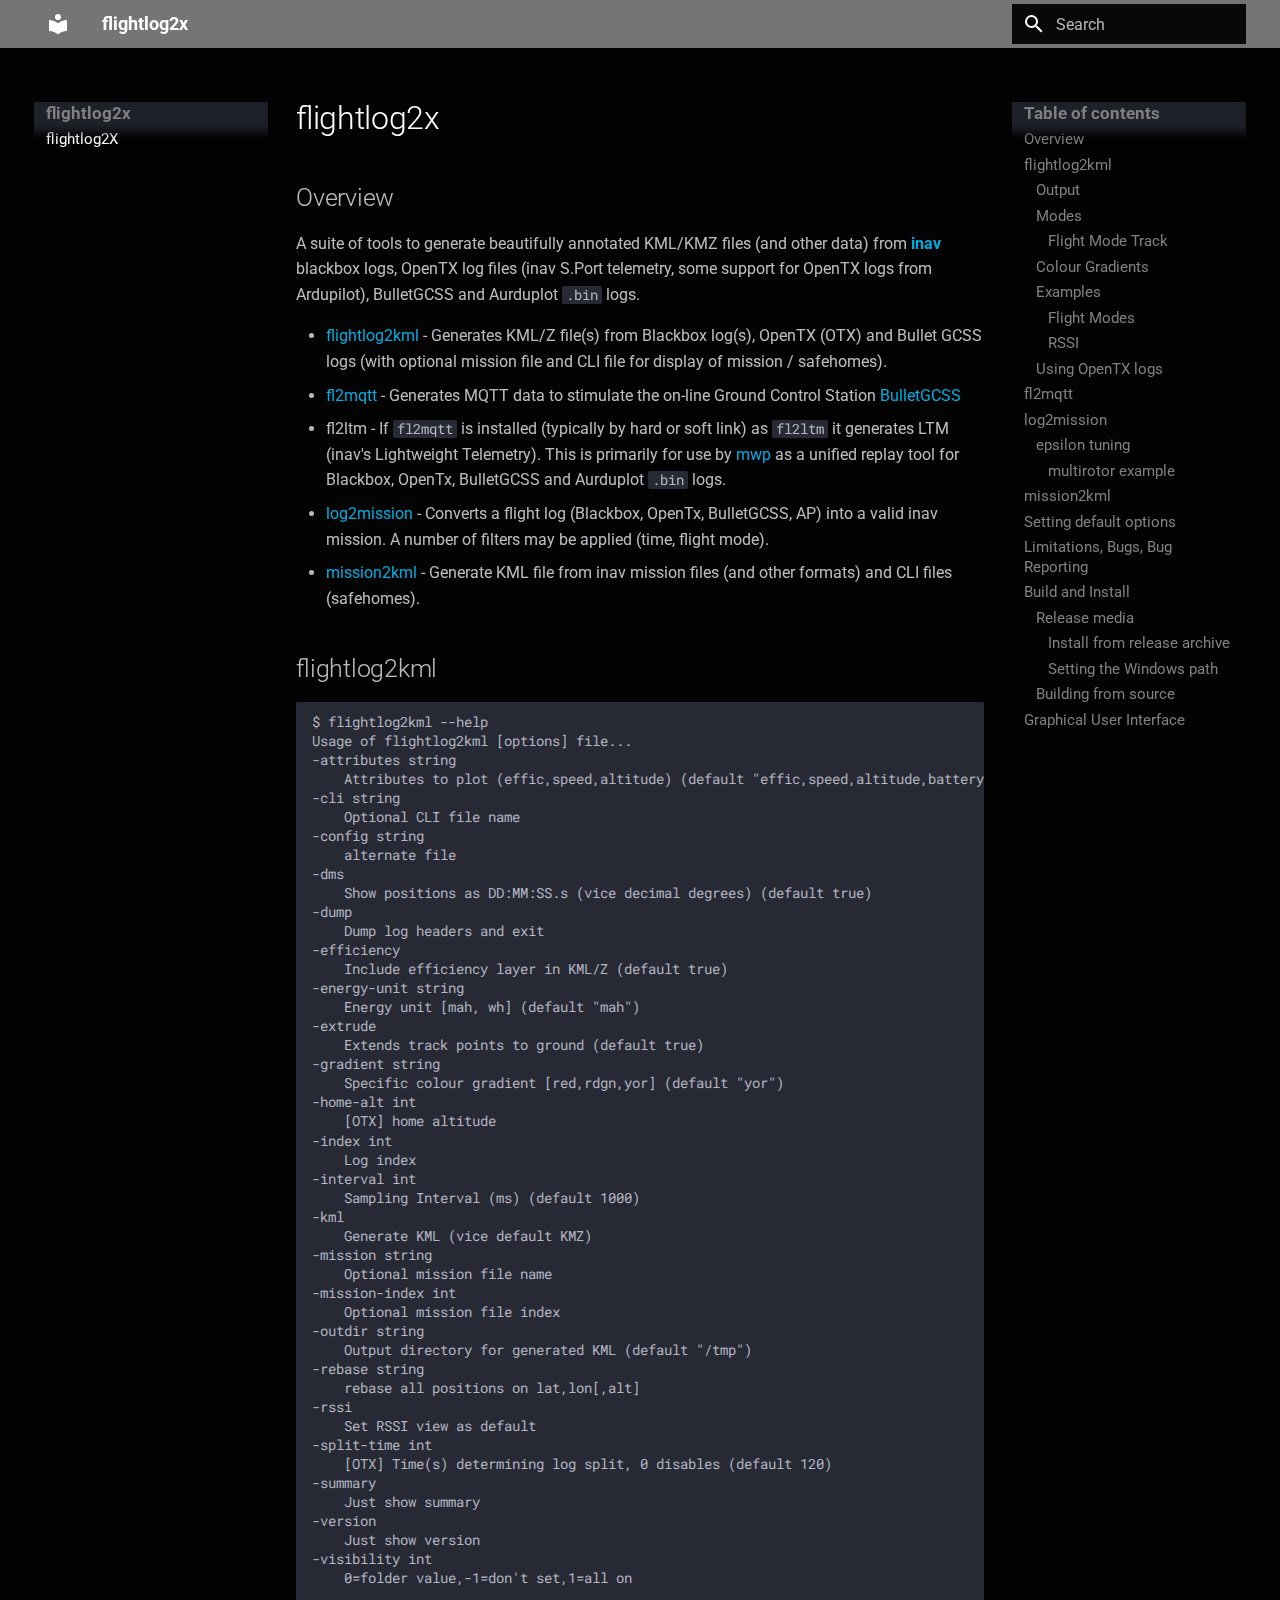
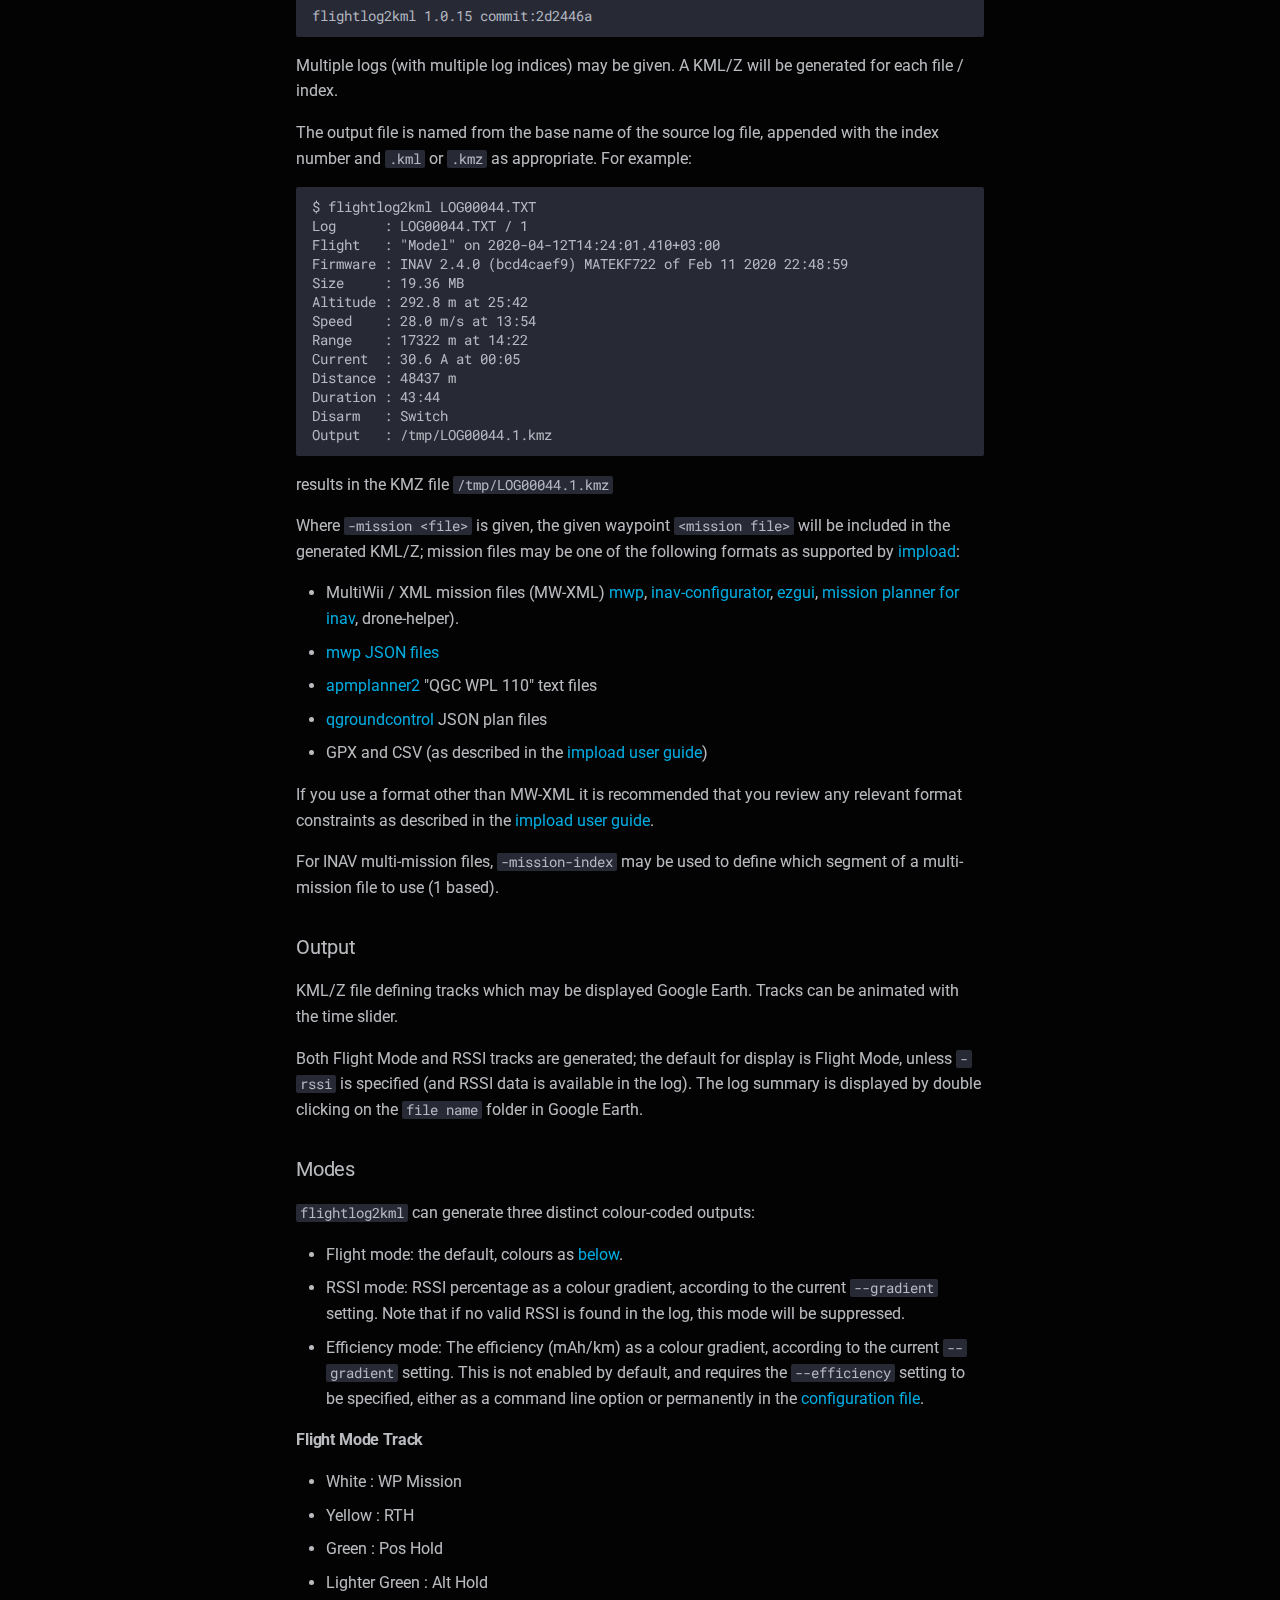
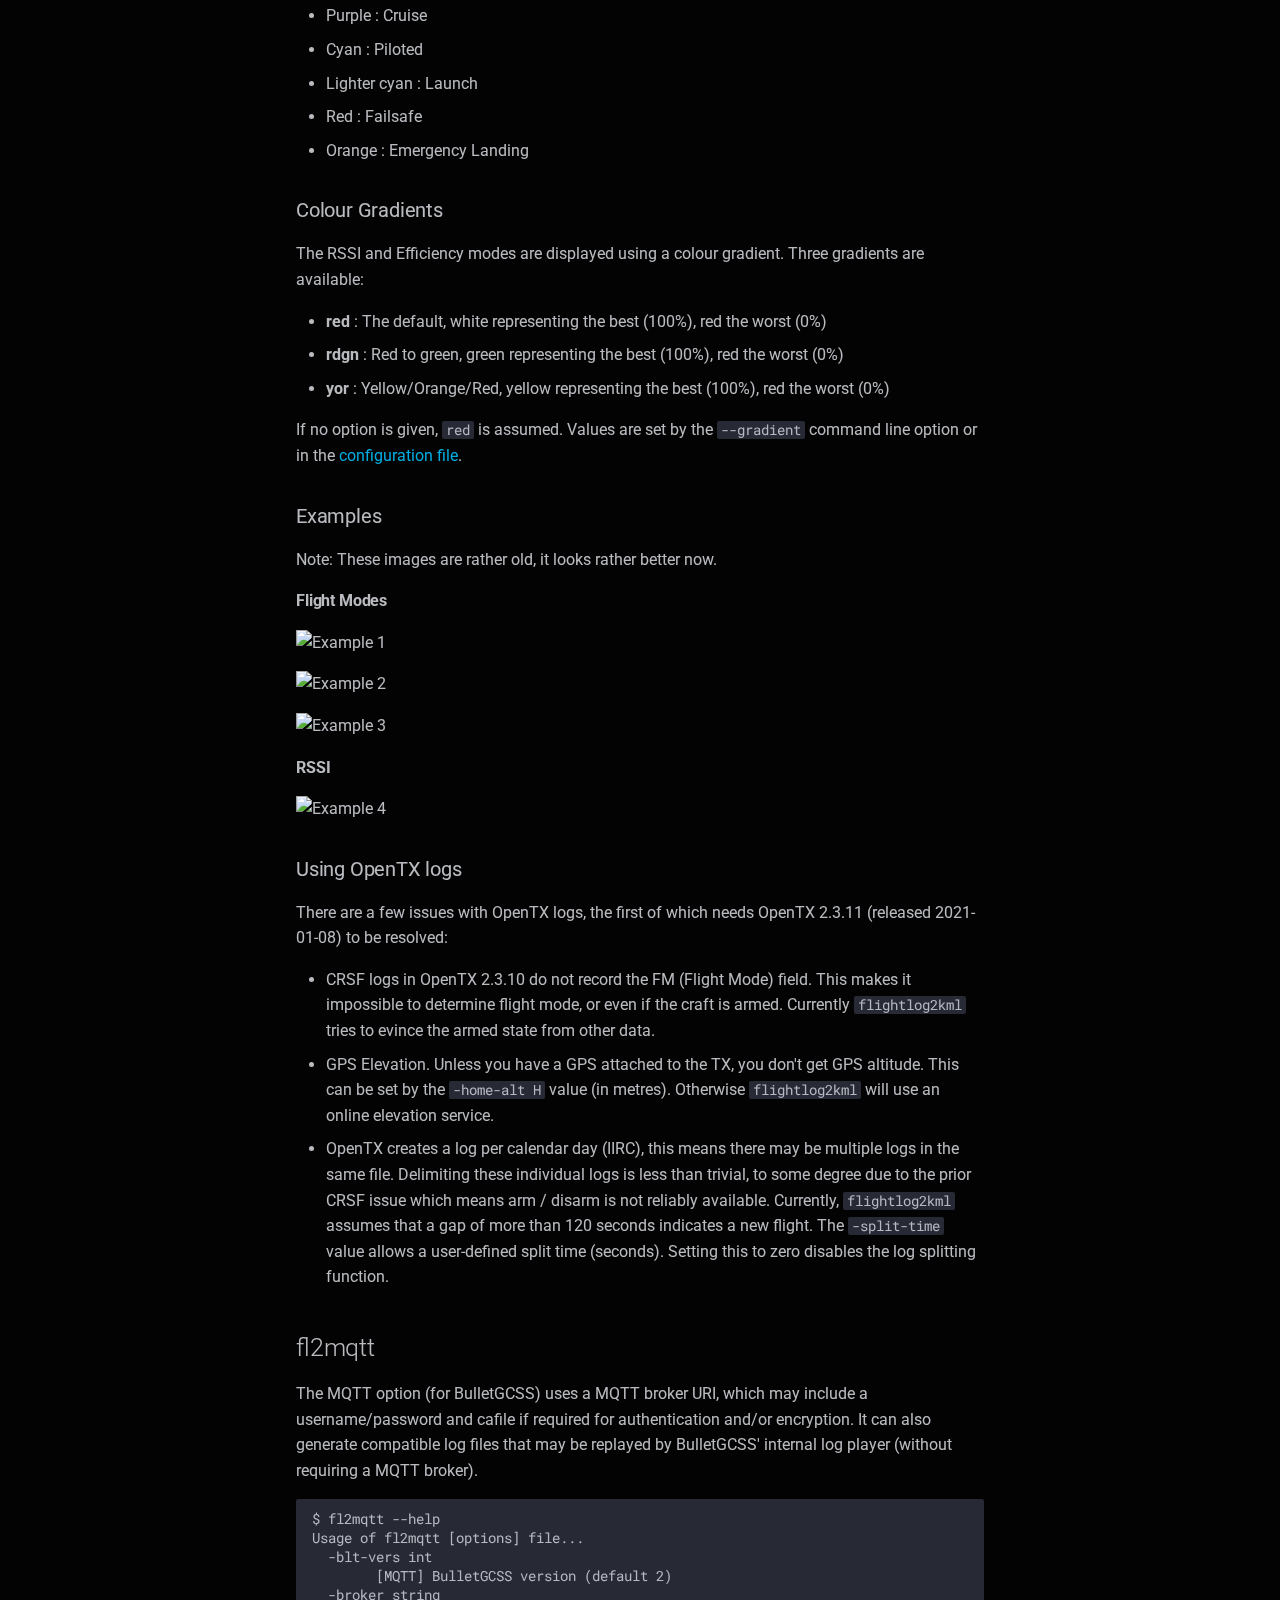
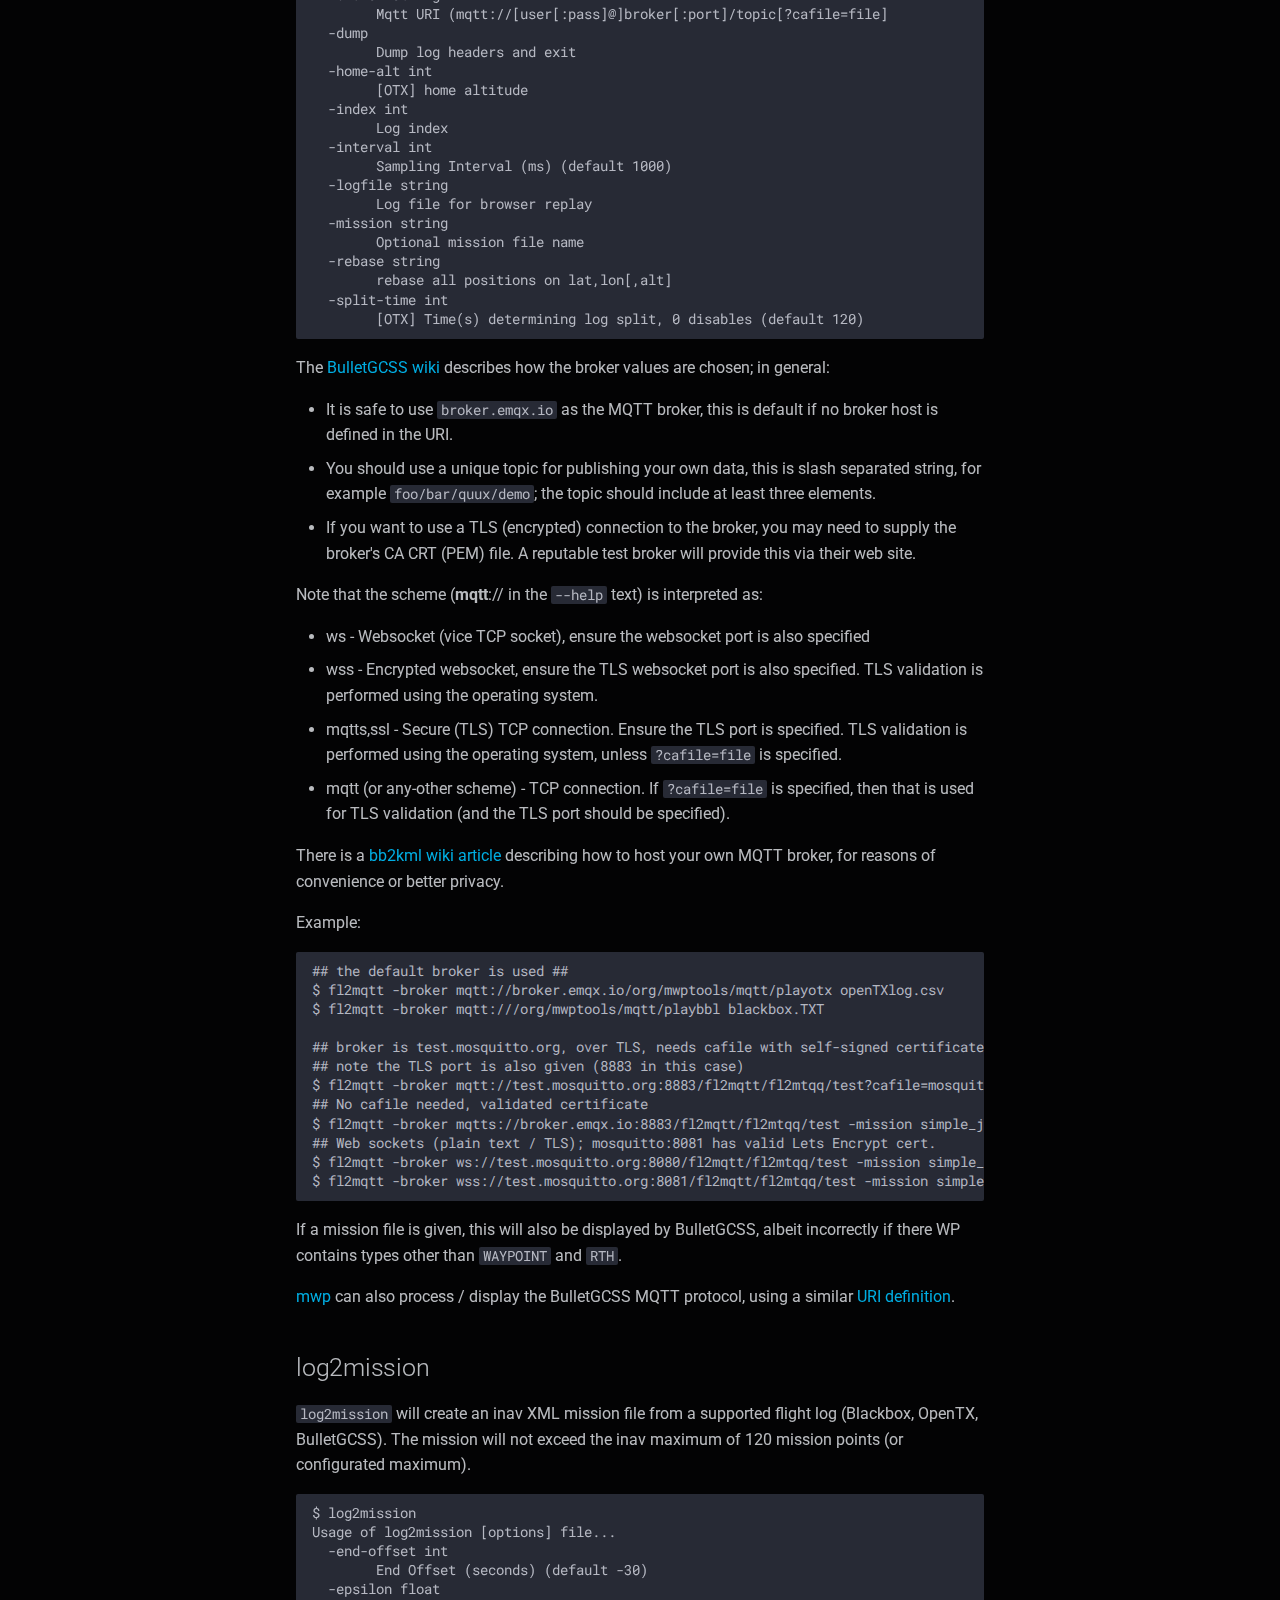
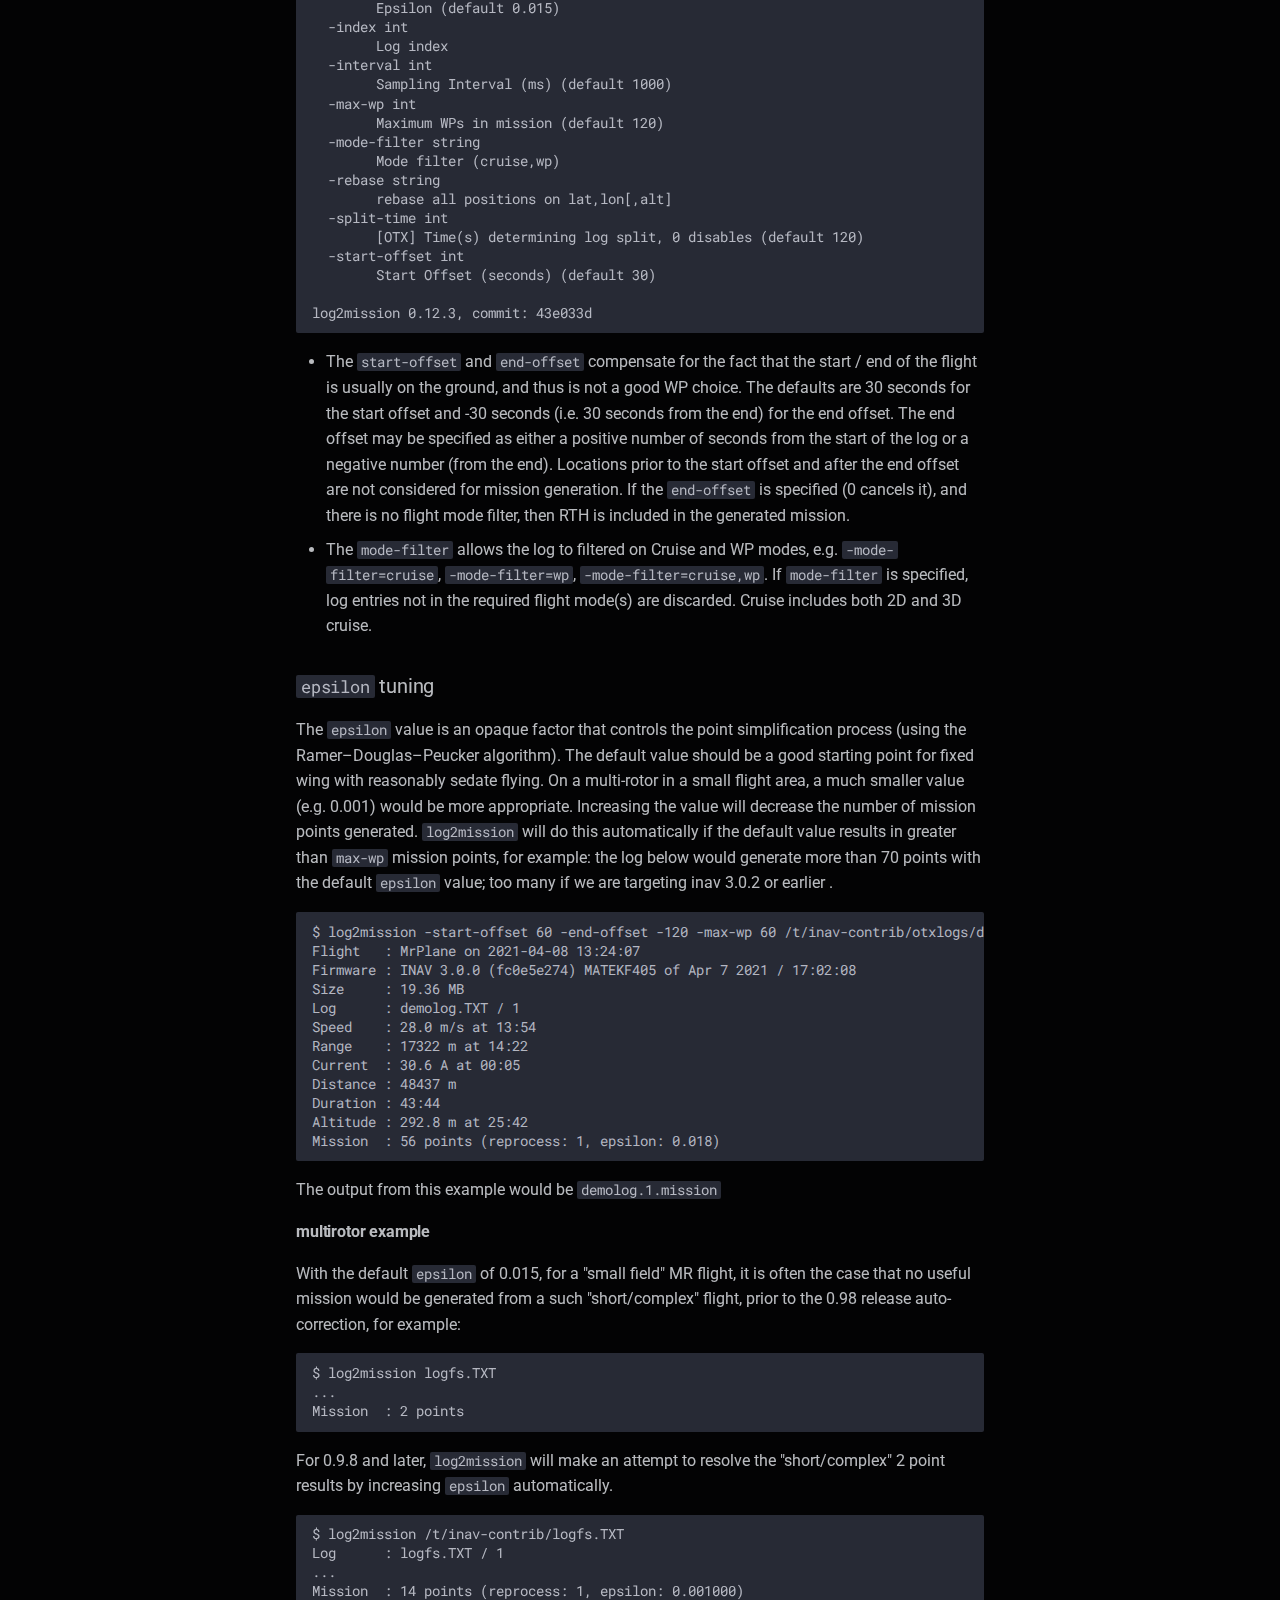
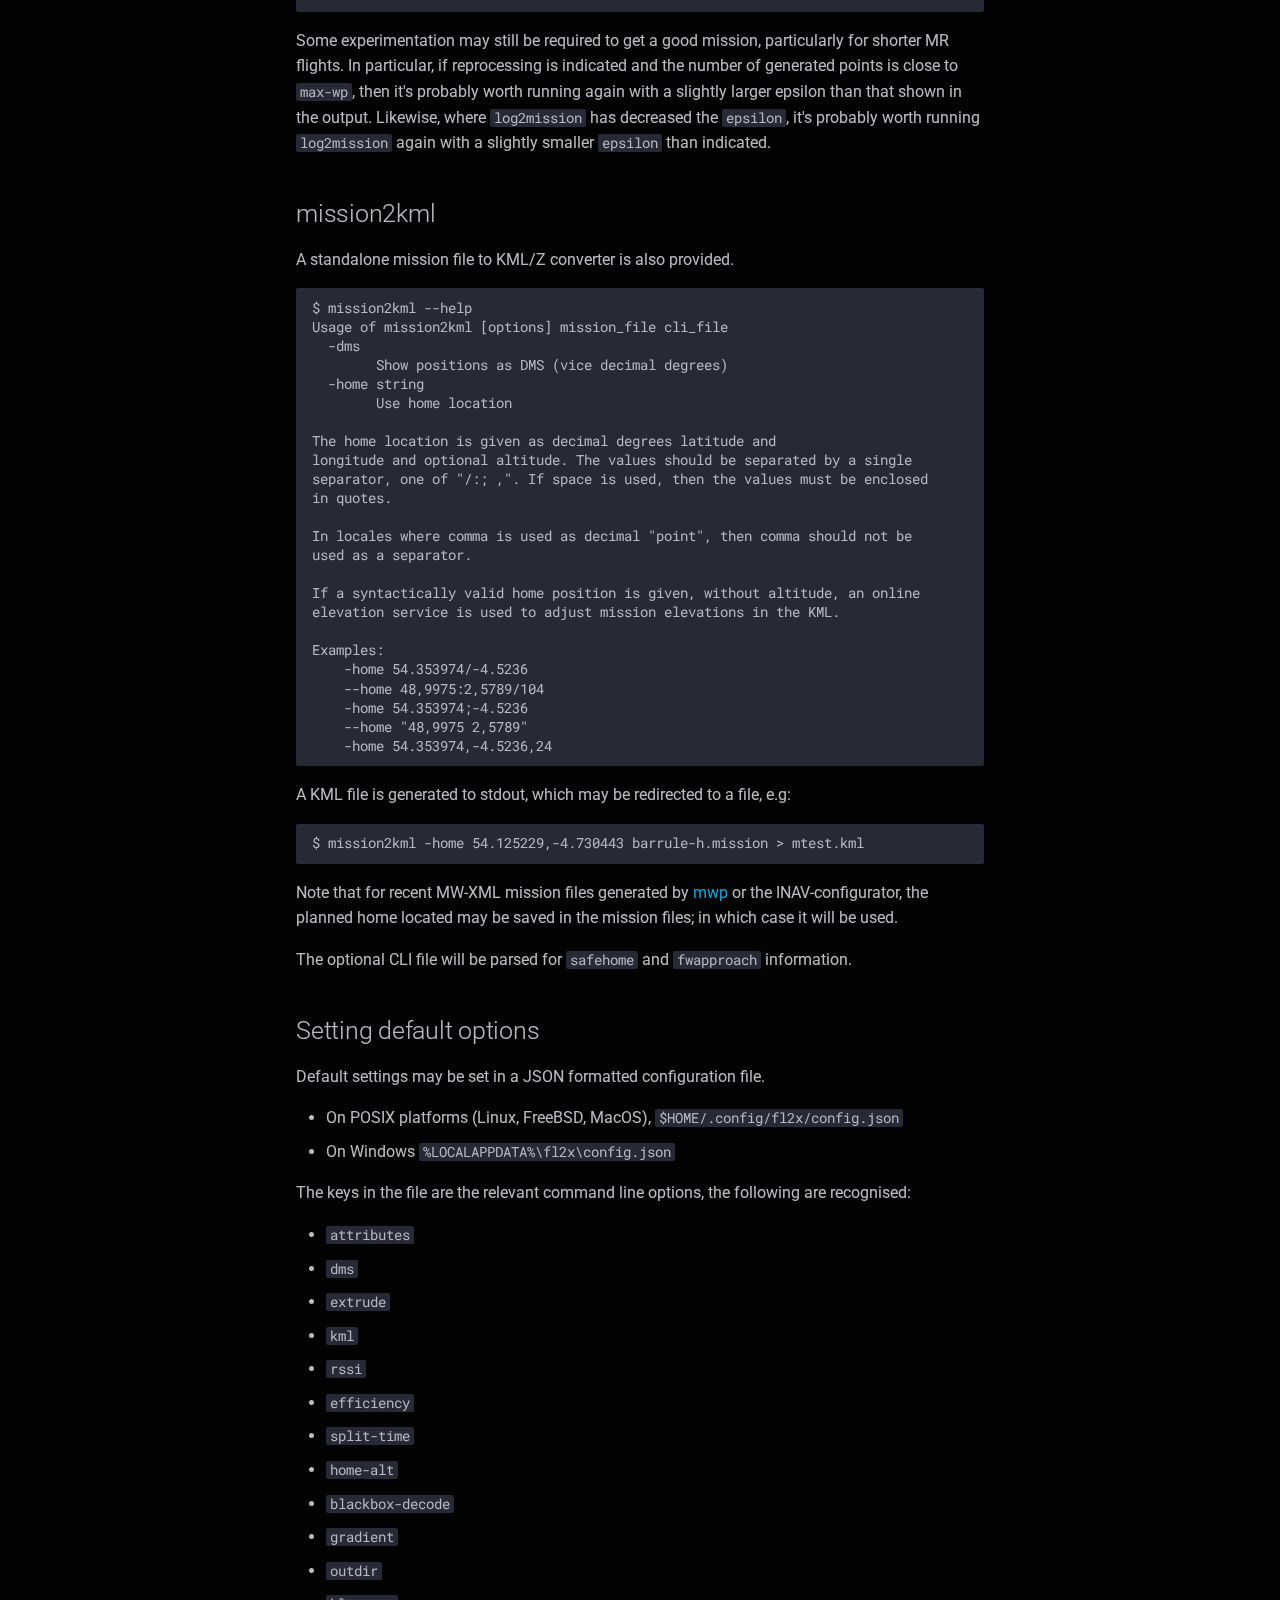
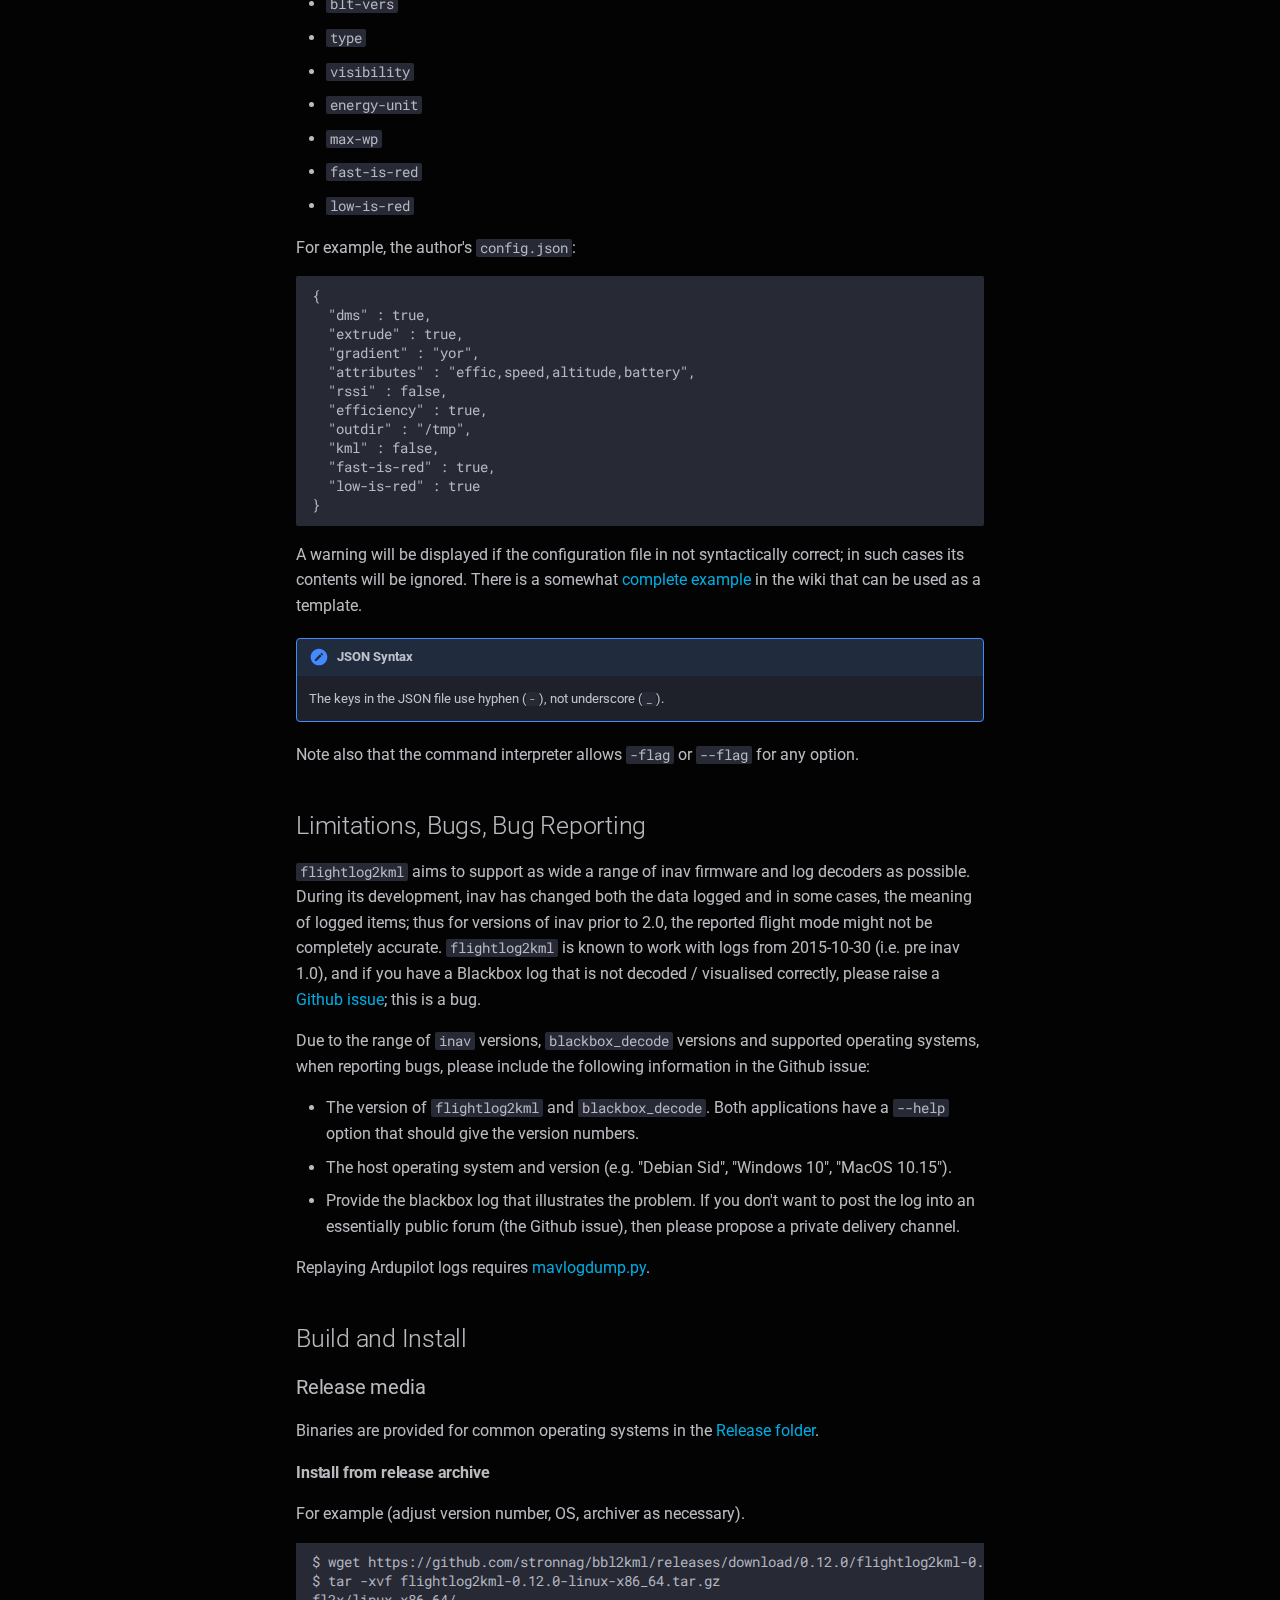
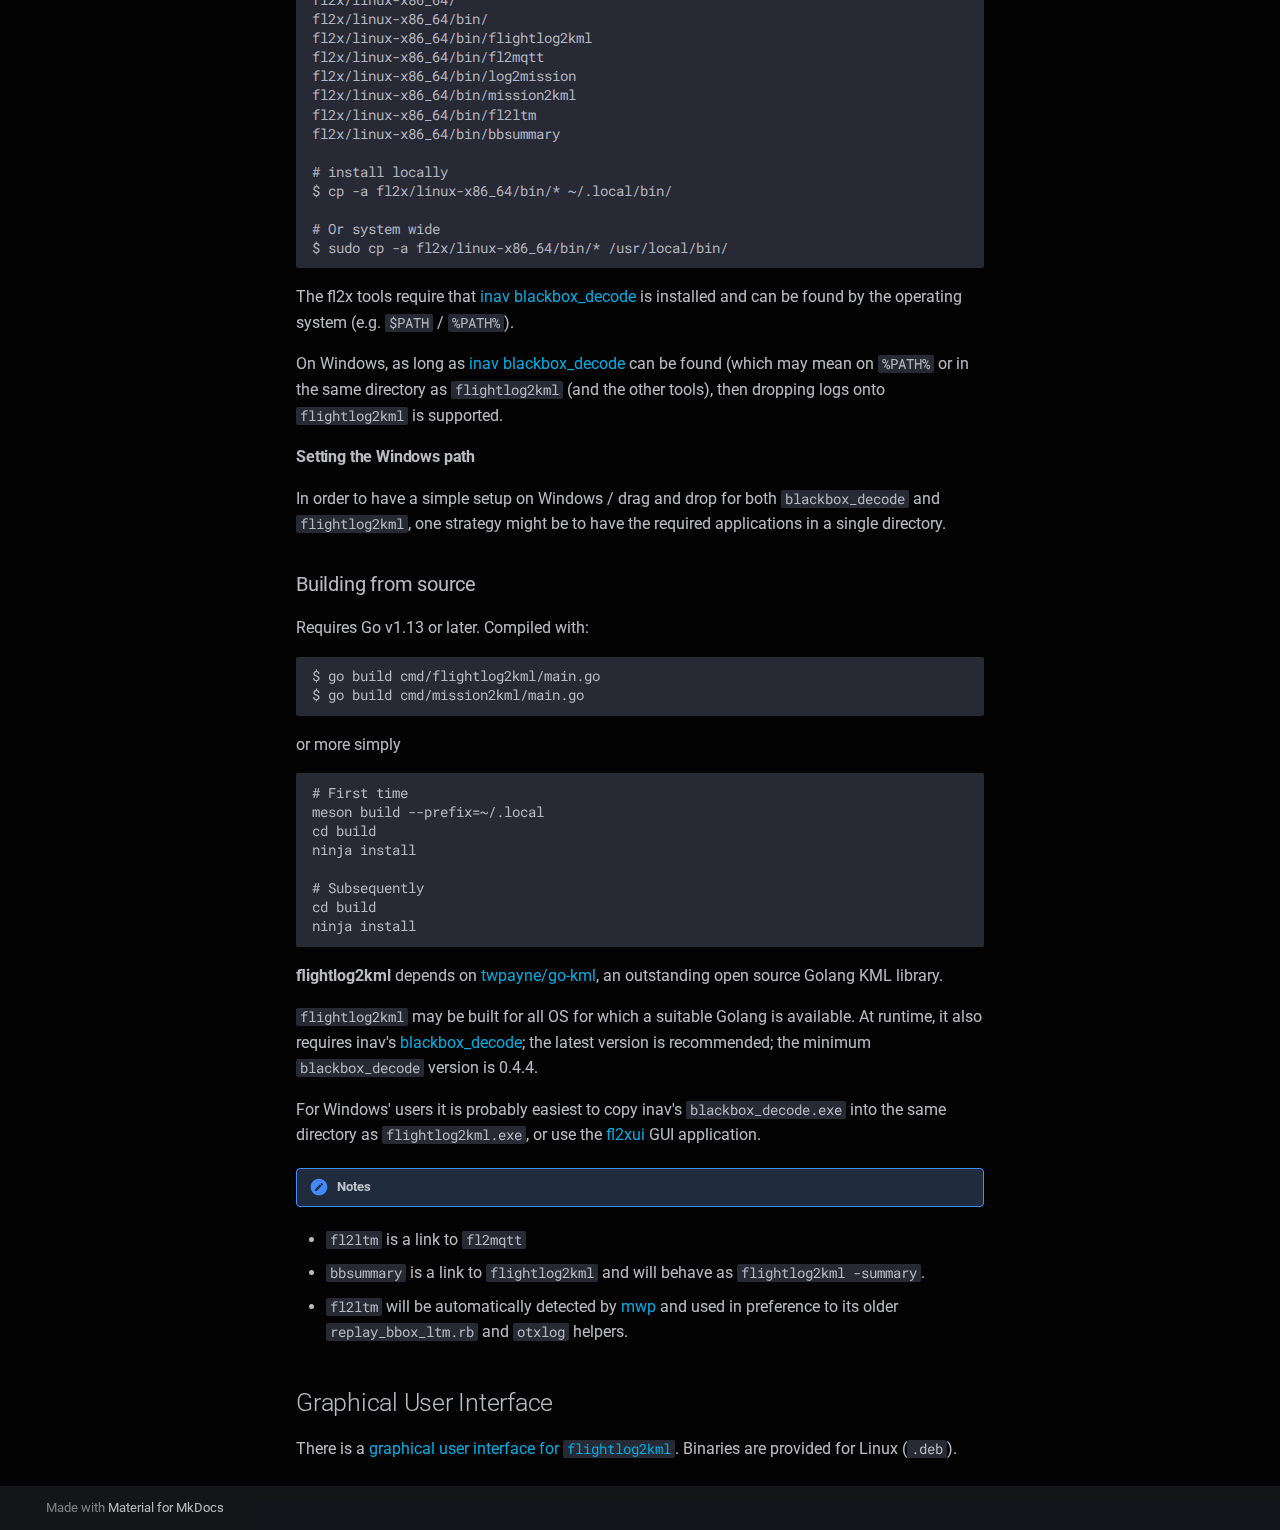
==== commit 8b8926ea: "Deployed 16a4453 with MkDocs version: 1.5.3" ====
--- a/index.html
+++ b/index.html
@@ -12,7 +12,7 @@
       
       
       <link rel="icon" href="assets/images/favicon.png">
-      <meta name="generator" content="mkdocs-1.5.3, mkdocs-material-9.4.2">
+      <meta name="generator" content="mkdocs-1.5.3, mkdocs-material-9.5.1">
     
     
       
@@ -20,10 +20,10 @@
       
     
     
-      <link rel="stylesheet" href="assets/stylesheets/main.d451bc0e.min.css">
-      
-        
-        <link rel="stylesheet" href="assets/stylesheets/palette.a5377069.min.css">
+      <link rel="stylesheet" href="assets/stylesheets/main.45e1311d.min.css">
+      
+        
+        <link rel="stylesheet" href="assets/stylesheets/palette.06af60db.min.css">
       
       
 
@@ -63,7 +63,6 @@
     
     <body dir="ltr" data-md-color-scheme="slate" data-md-color-primary="grey" data-md-color-accent="dark-orange">
   
-    
     
     <input class="md-toggle" data-md-toggle="drawer" type="checkbox" id="__drawer" autocomplete="off">
     <input class="md-toggle" data-md-toggle="search" type="checkbox" id="__search" autocomplete="off">
@@ -118,6 +117,7 @@
     
     
     
+    
       <label class="md-header__button md-icon" for="__search">
         
         <svg xmlns="http://www.w3.org/2000/svg" viewBox="0 0 24 24"><path d="M9.5 3A6.5 6.5 0 0 1 16 9.5c0 1.61-.59 3.09-1.56 4.23l.27.27h.79l5 5-1.5 1.5-5-5v-.79l-.27-.27A6.516 6.516 0 0 1 9.5 16 6.5 6.5 0 0 1 3 9.5 6.5 6.5 0 0 1 9.5 3m0 2C7 5 5 7 5 9.5S7 14 9.5 14 14 12 14 9.5 12 5 9.5 5Z"/></svg>
@@ -199,6 +199,7 @@
     
   
   
+  
     <li class="md-nav__item md-nav__item--active">
       
       <input class="md-nav__toggle md-toggle" type="checkbox" id="__toc">
@@ -245,14 +246,18 @@
       
         <li class="md-nav__item">
   <a href="#overview" class="md-nav__link">
-    Overview
+    <span class="md-ellipsis">
+      Overview
+    </span>
   </a>
   
 </li>
       
         <li class="md-nav__item">
   <a href="#flightlog2kml" class="md-nav__link">
-    flightlog2kml
+    <span class="md-ellipsis">
+      flightlog2kml
+    </span>
   </a>
   
     <nav class="md-nav" aria-label="flightlog2kml">
@@ -260,14 +265,18 @@
         
           <li class="md-nav__item">
   <a href="#output" class="md-nav__link">
-    Output
+    <span class="md-ellipsis">
+      Output
+    </span>
   </a>
   
 </li>
         
           <li class="md-nav__item">
   <a href="#modes" class="md-nav__link">
-    Modes
+    <span class="md-ellipsis">
+      Modes
+    </span>
   </a>
   
     <nav class="md-nav" aria-label="Modes">
@@ -275,7 +284,9 @@
         
           <li class="md-nav__item">
   <a href="#flight-mode-track" class="md-nav__link">
-    Flight Mode Track
+    <span class="md-ellipsis">
+      Flight Mode Track
+    </span>
   </a>
   
 </li>
@@ -287,14 +298,18 @@
         
           <li class="md-nav__item">
   <a href="#colour-gradients" class="md-nav__link">
-    Colour Gradients
+    <span class="md-ellipsis">
+      Colour Gradients
+    </span>
   </a>
   
 </li>
         
           <li class="md-nav__item">
   <a href="#examples" class="md-nav__link">
-    Examples
+    <span class="md-ellipsis">
+      Examples
+    </span>
   </a>
   
     <nav class="md-nav" aria-label="Examples">
@@ -302,14 +317,18 @@
         
           <li class="md-nav__item">
   <a href="#flight-modes" class="md-nav__link">
-    Flight Modes
+    <span class="md-ellipsis">
+      Flight Modes
+    </span>
   </a>
   
 </li>
         
           <li class="md-nav__item">
   <a href="#rssi" class="md-nav__link">
-    RSSI
+    <span class="md-ellipsis">
+      RSSI
+    </span>
   </a>
   
 </li>
@@ -321,7 +340,9 @@
         
           <li class="md-nav__item">
   <a href="#using-opentx-logs" class="md-nav__link">
-    Using OpenTX logs
+    <span class="md-ellipsis">
+      Using OpenTX logs
+    </span>
   </a>
   
 </li>
@@ -333,14 +354,18 @@
       
         <li class="md-nav__item">
   <a href="#fl2mqtt" class="md-nav__link">
-    fl2mqtt
+    <span class="md-ellipsis">
+      fl2mqtt
+    </span>
   </a>
   
 </li>
       
         <li class="md-nav__item">
   <a href="#log2mission" class="md-nav__link">
-    log2mission
+    <span class="md-ellipsis">
+      log2mission
+    </span>
   </a>
   
     <nav class="md-nav" aria-label="log2mission">
@@ -348,7 +373,9 @@
         
           <li class="md-nav__item">
   <a href="#epsilon-tuning" class="md-nav__link">
-    epsilon tuning
+    <span class="md-ellipsis">
+      epsilon tuning
+    </span>
   </a>
   
     <nav class="md-nav" aria-label="epsilon tuning">
@@ -356,7 +383,9 @@
         
           <li class="md-nav__item">
   <a href="#multirotor-example" class="md-nav__link">
-    multirotor example
+    <span class="md-ellipsis">
+      multirotor example
+    </span>
   </a>
   
 </li>
@@ -373,28 +402,36 @@
       
         <li class="md-nav__item">
   <a href="#mission2kml" class="md-nav__link">
-    mission2kml
+    <span class="md-ellipsis">
+      mission2kml
+    </span>
   </a>
   
 </li>
       
         <li class="md-nav__item">
   <a href="#setting-default-options" class="md-nav__link">
-    Setting default options
+    <span class="md-ellipsis">
+      Setting default options
+    </span>
   </a>
   
 </li>
       
         <li class="md-nav__item">
   <a href="#limitations-bugs-bug-reporting" class="md-nav__link">
-    Limitations, Bugs, Bug Reporting
+    <span class="md-ellipsis">
+      Limitations, Bugs, Bug Reporting
+    </span>
   </a>
   
 </li>
       
         <li class="md-nav__item">
   <a href="#build-and-install" class="md-nav__link">
-    Build and Install
+    <span class="md-ellipsis">
+      Build and Install
+    </span>
   </a>
   
     <nav class="md-nav" aria-label="Build and Install">
@@ -402,7 +439,9 @@
         
           <li class="md-nav__item">
   <a href="#release-media" class="md-nav__link">
-    Release media
+    <span class="md-ellipsis">
+      Release media
+    </span>
   </a>
   
     <nav class="md-nav" aria-label="Release media">
@@ -410,14 +449,18 @@
         
           <li class="md-nav__item">
   <a href="#install-from-release-archive" class="md-nav__link">
-    Install from release archive
+    <span class="md-ellipsis">
+      Install from release archive
+    </span>
   </a>
   
 </li>
         
           <li class="md-nav__item">
   <a href="#setting-the-windows-path" class="md-nav__link">
-    Setting the Windows path
+    <span class="md-ellipsis">
+      Setting the Windows path
+    </span>
   </a>
   
 </li>
@@ -429,7 +472,9 @@
         
           <li class="md-nav__item">
   <a href="#building-from-source" class="md-nav__link">
-    Building from source
+    <span class="md-ellipsis">
+      Building from source
+    </span>
   </a>
   
 </li>
@@ -441,7 +486,9 @@
       
         <li class="md-nav__item">
   <a href="#graphical-user-interface" class="md-nav__link">
-    Graphical User Interface
+    <span class="md-ellipsis">
+      Graphical User Interface
+    </span>
   </a>
   
 </li>
@@ -482,14 +529,18 @@
       
         <li class="md-nav__item">
   <a href="#overview" class="md-nav__link">
-    Overview
+    <span class="md-ellipsis">
+      Overview
+    </span>
   </a>
   
 </li>
       
         <li class="md-nav__item">
   <a href="#flightlog2kml" class="md-nav__link">
-    flightlog2kml
+    <span class="md-ellipsis">
+      flightlog2kml
+    </span>
   </a>
   
     <nav class="md-nav" aria-label="flightlog2kml">
@@ -497,14 +548,18 @@
         
           <li class="md-nav__item">
   <a href="#output" class="md-nav__link">
-    Output
+    <span class="md-ellipsis">
+      Output
+    </span>
   </a>
   
 </li>
         
           <li class="md-nav__item">
   <a href="#modes" class="md-nav__link">
-    Modes
+    <span class="md-ellipsis">
+      Modes
+    </span>
   </a>
   
     <nav class="md-nav" aria-label="Modes">
@@ -512,7 +567,9 @@
         
           <li class="md-nav__item">
   <a href="#flight-mode-track" class="md-nav__link">
-    Flight Mode Track
+    <span class="md-ellipsis">
+      Flight Mode Track
+    </span>
   </a>
   
 </li>
@@ -524,14 +581,18 @@
         
           <li class="md-nav__item">
   <a href="#colour-gradients" class="md-nav__link">
-    Colour Gradients
+    <span class="md-ellipsis">
+      Colour Gradients
+    </span>
   </a>
   
 </li>
         
           <li class="md-nav__item">
   <a href="#examples" class="md-nav__link">
-    Examples
+    <span class="md-ellipsis">
+      Examples
+    </span>
   </a>
   
     <nav class="md-nav" aria-label="Examples">
@@ -539,14 +600,18 @@
         
           <li class="md-nav__item">
   <a href="#flight-modes" class="md-nav__link">
-    Flight Modes
+    <span class="md-ellipsis">
+      Flight Modes
+    </span>
   </a>
   
 </li>
         
           <li class="md-nav__item">
   <a href="#rssi" class="md-nav__link">
-    RSSI
+    <span class="md-ellipsis">
+      RSSI
+    </span>
   </a>
   
 </li>
@@ -558,7 +623,9 @@
         
           <li class="md-nav__item">
   <a href="#using-opentx-logs" class="md-nav__link">
-    Using OpenTX logs
+    <span class="md-ellipsis">
+      Using OpenTX logs
+    </span>
   </a>
   
 </li>
@@ -570,14 +637,18 @@
       
         <li class="md-nav__item">
   <a href="#fl2mqtt" class="md-nav__link">
-    fl2mqtt
+    <span class="md-ellipsis">
+      fl2mqtt
+    </span>
   </a>
   
 </li>
       
         <li class="md-nav__item">
   <a href="#log2mission" class="md-nav__link">
-    log2mission
+    <span class="md-ellipsis">
+      log2mission
+    </span>
   </a>
   
     <nav class="md-nav" aria-label="log2mission">
@@ -585,7 +656,9 @@
         
           <li class="md-nav__item">
   <a href="#epsilon-tuning" class="md-nav__link">
-    epsilon tuning
+    <span class="md-ellipsis">
+      epsilon tuning
+    </span>
   </a>
   
     <nav class="md-nav" aria-label="epsilon tuning">
@@ -593,7 +666,9 @@
         
           <li class="md-nav__item">
   <a href="#multirotor-example" class="md-nav__link">
-    multirotor example
+    <span class="md-ellipsis">
+      multirotor example
+    </span>
   </a>
   
 </li>
@@ -610,28 +685,36 @@
       
         <li class="md-nav__item">
   <a href="#mission2kml" class="md-nav__link">
-    mission2kml
+    <span class="md-ellipsis">
+      mission2kml
+    </span>
   </a>
   
 </li>
       
         <li class="md-nav__item">
   <a href="#setting-default-options" class="md-nav__link">
-    Setting default options
+    <span class="md-ellipsis">
+      Setting default options
+    </span>
   </a>
   
 </li>
       
         <li class="md-nav__item">
   <a href="#limitations-bugs-bug-reporting" class="md-nav__link">
-    Limitations, Bugs, Bug Reporting
+    <span class="md-ellipsis">
+      Limitations, Bugs, Bug Reporting
+    </span>
   </a>
   
 </li>
       
         <li class="md-nav__item">
   <a href="#build-and-install" class="md-nav__link">
-    Build and Install
+    <span class="md-ellipsis">
+      Build and Install
+    </span>
   </a>
   
     <nav class="md-nav" aria-label="Build and Install">
@@ -639,7 +722,9 @@
         
           <li class="md-nav__item">
   <a href="#release-media" class="md-nav__link">
-    Release media
+    <span class="md-ellipsis">
+      Release media
+    </span>
   </a>
   
     <nav class="md-nav" aria-label="Release media">
@@ -647,14 +732,18 @@
         
           <li class="md-nav__item">
   <a href="#install-from-release-archive" class="md-nav__link">
-    Install from release archive
+    <span class="md-ellipsis">
+      Install from release archive
+    </span>
   </a>
   
 </li>
         
           <li class="md-nav__item">
   <a href="#setting-the-windows-path" class="md-nav__link">
-    Setting the Windows path
+    <span class="md-ellipsis">
+      Setting the Windows path
+    </span>
   </a>
   
 </li>
@@ -666,7 +755,9 @@
         
           <li class="md-nav__item">
   <a href="#building-from-source" class="md-nav__link">
-    Building from source
+    <span class="md-ellipsis">
+      Building from source
+    </span>
   </a>
   
 </li>
@@ -678,7 +769,9 @@
       
         <li class="md-nav__item">
   <a href="#graphical-user-interface" class="md-nav__link">
-    Graphical User Interface
+    <span class="md-ellipsis">
+      Graphical User Interface
+    </span>
   </a>
   
 </li>
@@ -702,57 +795,61 @@
 <h2 id="overview">Overview<a class="headerlink" href="#overview" title="Permanent link">#</a></h2>
 <p>A suite of tools to generate beautifully annotated KML/KMZ files (and other data) from <strong><a href="https://github.com/iNavFlight/inav">inav</a></strong> blackbox logs, OpenTX log files (inav S.Port telemetry, some support for OpenTX logs from Ardupilot), BulletGCSS and Aurduplot <code>.bin</code> logs.</p>
 <ul>
-<li><a href="#flightlog2kml">flightlog2kml</a> - Generates KML/Z file(s) from Blackbox log(s), OpenTX (OTX) and Bullet GCSS logs</li>
+<li><a href="#flightlog2kml">flightlog2kml</a> - Generates KML/Z file(s) from Blackbox log(s), OpenTX (OTX) and Bullet GCSS logs (with optional mission file and CLI file for display of mission / safehomes).</li>
 <li><a href="#fl2mqtt">fl2mqtt</a> - Generates MQTT data to stimulate the on-line Ground Control Station <a href="https://bulletgcss.fpvsampa.com/">BulletGCSS</a></li>
 <li>fl2ltm - If <code>fl2mqtt</code> is installed (typically by hard or soft link) as <code>fl2ltm</code> it generates LTM  (inav's Lightweight Telemetry). This is primarily for use by <a href="https://github.com/stronnag/mwptools">mwp</a> as a unified replay tool for Blackbox, OpenTx, BulletGCSS and Aurduplot <code>.bin</code> logs.</li>
 <li><a href="#log2mission">log2mission</a> - Converts a flight log (Blackbox, OpenTx, BulletGCSS, AP) into a valid inav mission. A number of filters may be applied (time, flight mode).</li>
-<li><a href="#mission2kml">mission2kml</a> - Generate KML file from inav mission files (and other formats)</li>
+<li><a href="#mission2kml">mission2kml</a> - Generate KML file from inav mission files (and other formats) and CLI files (safehomes).</li>
 </ul>
 <h2 id="flightlog2kml">flightlog2kml<a class="headerlink" href="#flightlog2kml" title="Permanent link">#</a></h2>
 <pre><code>$ flightlog2kml --help
 Usage of flightlog2kml [options] file...
-  -attributes string
-        Attributes to plot (effic,speed,altitude)
-  -dms
-        Show positions as DD:MM:SS.s (vice decimal degrees)
-  -dump
-        Dump log headers and exit
-  -efficiency
-        Include efficiency layer in KML/Z
-  -energy-unit string
-        Energy unit [mah, wh] (default "mah")
-  -extrude
-        Extends track points to ground
-  -gradient string
-        Specific colour gradient [red,rdgn,yor]
-  -home-alt int
-        [OTX] home altitude
-  -index int
-        Log index
-  -interval int
-        Sampling Interval (ms) (default 1000)
-  -kml
-        Generate KML (vice default KMZ)
-  -mission string
-        Optional mission file name
-  -mission-index int
-        Optional mission file index (default 1)
-  -outdir string
-        Output directory for generated KML
-  -rebase string
-        rebase all positions on lat,lon[,alt]
-  -rssi
-        Set RSSI view as default
-  -split-time int
-        [OTX] Time(s) determining log split, 0 disables (default 120)
-  -summary
-        Just show summary
-  -version
-        Just show version
-  -visibility int
-        0=folder value,-1=don't set,1=all on
-
-flightlog2kml 0.14.4 commit:dd42959
+-attributes string
+    Attributes to plot (effic,speed,altitude) (default "effic,speed,altitude,battery")
+-cli string
+    Optional CLI file name
+-config string
+    alternate file
+-dms
+    Show positions as DD:MM:SS.s (vice decimal degrees) (default true)
+-dump
+    Dump log headers and exit
+-efficiency
+    Include efficiency layer in KML/Z (default true)
+-energy-unit string
+    Energy unit [mah, wh] (default "mah")
+-extrude
+    Extends track points to ground (default true)
+-gradient string
+    Specific colour gradient [red,rdgn,yor] (default "yor")
+-home-alt int
+    [OTX] home altitude
+-index int
+    Log index
+-interval int
+    Sampling Interval (ms) (default 1000)
+-kml
+    Generate KML (vice default KMZ)
+-mission string
+    Optional mission file name
+-mission-index int
+    Optional mission file index
+-outdir string
+    Output directory for generated KML (default "/tmp")
+-rebase string
+    rebase all positions on lat,lon[,alt]
+-rssi
+    Set RSSI view as default
+-split-time int
+    [OTX] Time(s) determining log split, 0 disables (default 120)
+-summary
+    Just show summary
+-version
+    Just show version
+-visibility int
+    0=folder value,-1=don't set,1=all on
+
+flightlog2kml 1.0.15 commit:2d2446a
 </code></pre>
 <p>Multiple logs (with multiple log indices) may be given. A KML/Z will be generated for each file / index.</p>
 <p>The output file is named from the base name of the source log file, appended with the index number and <code>.kml</code> or <code>.kmz</code> as appropriate. For example:</p>
@@ -779,8 +876,8 @@
 <li><a href="http://qgroundcontrol.com/">qgroundcontrol</a> JSON plan files</li>
 <li>GPX and CSV (as described in the <a href="https://github.com/stronnag/impload/wiki/impload-User-Guide">impload user guide</a>)</li>
 </ul>
-<p>If you use a format other than MW-XML or <a href="https://github.com/stronnag/mwptools">mwp</a> JSON, it is recommended that you review any relevant format constraints as described in the <a href="https://github.com/stronnag/impload/wiki/impload-User-Guide">impload user guide</a>.</p>
-<p>For inav 4.0 multi-mission files, <code>-mission-index</code> may be used to define which segment of a multi-mission file to use (1 based).</p>
+<p>If you use a format other than MW-XML it is recommended that you review any relevant format constraints as described in the <a href="https://github.com/stronnag/impload/wiki/impload-User-Guide">impload user guide</a>.</p>
+<p>For INAV multi-mission files, <code>-mission-index</code> may be used to define which segment of a multi-mission file to use (1 based).</p>
 <h3 id="output">Output<a class="headerlink" href="#output" title="Permanent link">#</a></h3>
 <p>KML/Z file defining tracks which may be displayed Google Earth. Tracks can be animated with the time slider.</p>
 <p>Both Flight Mode and RSSI tracks are generated; the default for display is Flight Mode, unless <code>-rssi</code> is specified (and RSSI data is available in the log). The log summary is displayed by double clicking on the <code>file name</code> folder in Google Earth.</p>
@@ -942,7 +1039,7 @@
 <h2 id="mission2kml">mission2kml<a class="headerlink" href="#mission2kml" title="Permanent link">#</a></h2>
 <p>A standalone mission file to KML/Z converter is also provided.</p>
 <pre><code>$ mission2kml --help
-Usage of mission2kml [options] mission_file
+Usage of mission2kml [options] mission_file cli_file
   -dms
         Show positions as DMS (vice decimal degrees)
   -home string
@@ -969,7 +1066,8 @@
 <p>A KML file is generated to stdout, which may be redirected to a file, e.g:</p>
 <pre><code>$ mission2kml -home 54.125229,-4.730443 barrule-h.mission &gt; mtest.kml
 </code></pre>
-<p>Note that for recent MW-XML mission files generated by <a href="https://github.com/stronnag/mwptools">mwp</a> or the inav-configurator, the planned home located may be saved in the mission files; in which csae it will be used.</p>
+<p>Note that for recent MW-XML mission files generated by <a href="https://github.com/stronnag/mwptools">mwp</a> or the INAV-configurator, the planned home located may be saved in the mission files; in which case it will be used.</p>
+<p>The optional CLI file will be parsed for <code>safehome</code> and <code>fwapproach</code> information.</p>
 <h2 id="setting-default-options">Setting default options<a class="headerlink" href="#setting-default-options" title="Permanent link">#</a></h2>
 <p>Default settings may be set in a JSON formatted configuration file.</p>
 <ul>
@@ -1086,11 +1184,22 @@
 
 
 
+
+
+  
+  
+
+
+
+
+
+
                 
               </article>
             </div>
           
           
+<script>var target=document.getElementById(location.hash.slice(1));target&&target.name&&(target.checked=target.name.startsWith("__tabbed_"))</script>
         </div>
         
       </main>
@@ -1118,10 +1227,11 @@
       <div class="md-dialog__inner md-typeset"></div>
     </div>
     
-    <script id="__config" type="application/json">{"base": ".", "features": [], "search": "assets/javascripts/workers/search.a264c092.min.js", "translations": {"clipboard.copied": "Copied to clipboard", "clipboard.copy": "Copy to clipboard", "search.result.more.one": "1 more on this page", "search.result.more.other": "# more on this page", "search.result.none": "No matching documents", "search.result.one": "1 matching document", "search.result.other": "# matching documents", "search.result.placeholder": "Type to start searching", "search.result.term.missing": "Missing", "select.version": "Select version"}}</script>
-    
-    
-      <script src="assets/javascripts/bundle.726fbb30.min.js"></script>
+    
+    <script id="__config" type="application/json">{"base": ".", "features": [], "search": "assets/javascripts/workers/search.f886a092.min.js", "translations": {"clipboard.copied": "Copied to clipboard", "clipboard.copy": "Copy to clipboard", "search.result.more.one": "1 more on this page", "search.result.more.other": "# more on this page", "search.result.none": "No matching documents", "search.result.one": "1 matching document", "search.result.other": "# matching documents", "search.result.placeholder": "Type to start searching", "search.result.term.missing": "Missing", "select.version": "Select version"}}</script>
+    
+    
+      <script src="assets/javascripts/bundle.d7c377c4.min.js"></script>
       
     
   </body>
--- a/assets/stylesheets/main.45e1311d.min.css
+++ b/assets/stylesheets/main.45e1311d.min.css
@@ -0,0 +1 @@
+@charset "UTF-8";html{-webkit-text-size-adjust:none;-moz-text-size-adjust:none;text-size-adjust:none;box-sizing:border-box}*,:after,:before{box-sizing:inherit}@media (prefers-reduced-motion){*,:after,:before{transition:none!important}}body{margin:0}a,button,input,label{-webkit-tap-highlight-color:transparent}a{color:inherit;text-decoration:none}hr{border:0;box-sizing:initial;display:block;height:.05rem;overflow:visible;padding:0}small{font-size:80%}sub,sup{line-height:1em}img{border-style:none}table{border-collapse:initial;border-spacing:0}td,th{font-weight:400;vertical-align:top}button{background:#0000;border:0;font-family:inherit;font-size:inherit;margin:0;padding:0}input{border:0;outline:none}:root{--md-primary-fg-color:#4051b5;--md-primary-fg-color--light:#5d6cc0;--md-primary-fg-color--dark:#303fa1;--md-primary-bg-color:#fff;--md-primary-bg-color--light:#ffffffb3;--md-accent-fg-color:#526cfe;--md-accent-fg-color--transparent:#526cfe1a;--md-accent-bg-color:#fff;--md-accent-bg-color--light:#ffffffb3}[data-md-color-scheme=default]{color-scheme:light}[data-md-color-scheme=default] img[src$="#gh-dark-mode-only"],[data-md-color-scheme=default] img[src$="#only-dark"]{display:none}:root,[data-md-color-scheme=default]{--md-hue:225deg;--md-default-fg-color:#000000de;--md-default-fg-color--light:#0000008a;--md-default-fg-color--lighter:#00000052;--md-default-fg-color--lightest:#00000012;--md-default-bg-color:#fff;--md-default-bg-color--light:#ffffffb3;--md-default-bg-color--lighter:#ffffff4d;--md-default-bg-color--lightest:#ffffff1f;--md-code-fg-color:#36464e;--md-code-bg-color:#f5f5f5;--md-code-hl-color:#4287ff;--md-code-hl-color--light:#4287ff1a;--md-code-hl-number-color:#d52a2a;--md-code-hl-special-color:#db1457;--md-code-hl-function-color:#a846b9;--md-code-hl-constant-color:#6e59d9;--md-code-hl-keyword-color:#3f6ec6;--md-code-hl-string-color:#1c7d4d;--md-code-hl-name-color:var(--md-code-fg-color);--md-code-hl-operator-color:var(--md-default-fg-color--light);--md-code-hl-punctuation-color:var(--md-default-fg-color--light);--md-code-hl-comment-color:var(--md-default-fg-color--light);--md-code-hl-generic-color:var(--md-default-fg-color--light);--md-code-hl-variable-color:var(--md-default-fg-color--light);--md-typeset-color:var(--md-default-fg-color);--md-typeset-a-color:var(--md-primary-fg-color);--md-typeset-del-color:#f5503d26;--md-typeset-ins-color:#0bd57026;--md-typeset-kbd-color:#fafafa;--md-typeset-kbd-accent-color:#fff;--md-typeset-kbd-border-color:#b8b8b8;--md-typeset-mark-color:#ffff0080;--md-typeset-table-color:#0000001f;--md-typeset-table-color--light:rgba(0,0,0,.035);--md-admonition-fg-color:var(--md-default-fg-color);--md-admonition-bg-color:var(--md-default-bg-color);--md-warning-fg-color:#000000de;--md-warning-bg-color:#ff9;--md-footer-fg-color:#fff;--md-footer-fg-color--light:#ffffffb3;--md-footer-fg-color--lighter:#ffffff73;--md-footer-bg-color:#000000de;--md-footer-bg-color--dark:#00000052;--md-shadow-z1:0 0.2rem 0.5rem #0000000d,0 0 0.05rem #0000001a;--md-shadow-z2:0 0.2rem 0.5rem #0000001a,0 0 0.05rem #00000040;--md-shadow-z3:0 0.2rem 0.5rem #0003,0 0 0.05rem #00000059}.md-icon svg{fill:currentcolor;display:block;height:1.2rem;width:1.2rem}body{-webkit-font-smoothing:antialiased;-moz-osx-font-smoothing:grayscale;--md-text-font-family:var(--md-text-font,_),-apple-system,BlinkMacSystemFont,Helvetica,Arial,sans-serif;--md-code-font-family:var(--md-code-font,_),SFMono-Regular,Consolas,Menlo,monospace}aside,body,input{font-feature-settings:"kern","liga";color:var(--md-typeset-color);font-family:var(--md-text-font-family)}code,kbd,pre{font-feature-settings:"kern";font-family:var(--md-code-font-family)}:root{--md-typeset-table-sort-icon:url('data:image/svg+xml;charset=utf-8,<svg xmlns="http://www.w3.org/2000/svg" viewBox="0 0 24 24"><path d="m18 21-4-4h3V7h-3l4-4 4 4h-3v10h3M2 19v-2h10v2M2 13v-2h7v2M2 7V5h4v2H2Z"/></svg>');--md-typeset-table-sort-icon--asc:url('data:image/svg+xml;charset=utf-8,<svg xmlns="http://www.w3.org/2000/svg" viewBox="0 0 24 24"><path d="M19 17h3l-4 4-4-4h3V3h2M2 17h10v2H2M6 5v2H2V5m0 6h7v2H2v-2Z"/></svg>');--md-typeset-table-sort-icon--desc:url('data:image/svg+xml;charset=utf-8,<svg xmlns="http://www.w3.org/2000/svg" viewBox="0 0 24 24"><path d="M19 7h3l-4-4-4 4h3v14h2M2 17h10v2H2M6 5v2H2V5m0 6h7v2H2v-2Z"/></svg>')}.md-typeset{-webkit-print-color-adjust:exact;color-adjust:exact;font-size:.8rem;line-height:1.6}@media print{.md-typeset{font-size:.68rem}}.md-typeset blockquote,.md-typeset dl,.md-typeset figure,.md-typeset ol,.md-typeset pre,.md-typeset ul{margin-bottom:1em;margin-top:1em}.md-typeset h1{color:var(--md-default-fg-color--light);font-size:2em;line-height:1.3;margin:0 0 1.25em}.md-typeset h1,.md-typeset h2{font-weight:300;letter-spacing:-.01em}.md-typeset h2{font-size:1.5625em;line-height:1.4;margin:1.6em 0 .64em}.md-typeset h3{font-size:1.25em;font-weight:400;letter-spacing:-.01em;line-height:1.5;margin:1.6em 0 .8em}.md-typeset h2+h3{margin-top:.8em}.md-typeset h4{font-weight:700;letter-spacing:-.01em;margin:1em 0}.md-typeset h5,.md-typeset h6{color:var(--md-default-fg-color--light);font-size:.8em;font-weight:700;letter-spacing:-.01em;margin:1.25em 0}.md-typeset h5{text-transform:uppercase}.md-typeset hr{border-bottom:.05rem solid var(--md-default-fg-color--lightest);display:flow-root;margin:1.5em 0}.md-typeset a{color:var(--md-typeset-a-color);word-break:break-word}.md-typeset a,.md-typeset a:before{transition:color 125ms}.md-typeset a:focus,.md-typeset a:hover{color:var(--md-accent-fg-color)}.md-typeset a:focus code,.md-typeset a:hover code{background-color:var(--md-accent-fg-color--transparent)}.md-typeset a code{color:currentcolor;transition:background-color 125ms}.md-typeset a.focus-visible{outline-color:var(--md-accent-fg-color);outline-offset:.2rem}.md-typeset code,.md-typeset kbd,.md-typeset pre{color:var(--md-code-fg-color);direction:ltr;font-variant-ligatures:none}@media print{.md-typeset code,.md-typeset kbd,.md-typeset pre{white-space:pre-wrap}}.md-typeset code{background-color:var(--md-code-bg-color);border-radius:.1rem;-webkit-box-decoration-break:clone;box-decoration-break:clone;font-size:.85em;padding:0 .2941176471em;word-break:break-word}.md-typeset code:not(.focus-visible){-webkit-tap-highlight-color:transparent;outline:none}.md-typeset pre{display:flow-root;line-height:1.4;position:relative}.md-typeset pre>code{-webkit-box-decoration-break:slice;box-decoration-break:slice;box-shadow:none;display:block;margin:0;outline-color:var(--md-accent-fg-color);overflow:auto;padding:.7720588235em 1.1764705882em;scrollbar-color:var(--md-default-fg-color--lighter) #0000;scrollbar-width:thin;touch-action:auto;word-break:normal}.md-typeset pre>code:hover{scrollbar-color:var(--md-accent-fg-color) #0000}.md-typeset pre>code::-webkit-scrollbar{height:.2rem;width:.2rem}.md-typeset pre>code::-webkit-scrollbar-thumb{background-color:var(--md-default-fg-color--lighter)}.md-typeset pre>code::-webkit-scrollbar-thumb:hover{background-color:var(--md-accent-fg-color)}.md-typeset kbd{background-color:var(--md-typeset-kbd-color);border-radius:.1rem;box-shadow:0 .1rem 0 .05rem var(--md-typeset-kbd-border-color),0 .1rem 0 var(--md-typeset-kbd-border-color),0 -.1rem .2rem var(--md-typeset-kbd-accent-color) inset;color:var(--md-default-fg-color);display:inline-block;font-size:.75em;padding:0 .6666666667em;vertical-align:text-top;word-break:break-word}.md-typeset mark{background-color:var(--md-typeset-mark-color);-webkit-box-decoration-break:clone;box-decoration-break:clone;color:inherit;word-break:break-word}.md-typeset abbr{border-bottom:.05rem dotted var(--md-default-fg-color--light);cursor:help;text-decoration:none}.md-typeset small{opacity:.75}[dir=ltr] .md-typeset sub,[dir=ltr] .md-typeset sup{margin-left:.078125em}[dir=rtl] .md-typeset sub,[dir=rtl] .md-typeset sup{margin-right:.078125em}[dir=ltr] .md-typeset blockquote{padding-left:.6rem}[dir=rtl] .md-typeset blockquote{padding-right:.6rem}[dir=ltr] .md-typeset blockquote{border-left:.2rem solid var(--md-default-fg-color--lighter)}[dir=rtl] .md-typeset blockquote{border-right:.2rem solid var(--md-default-fg-color--lighter)}.md-typeset blockquote{color:var(--md-default-fg-color--light);margin-left:0;margin-right:0}.md-typeset ul{list-style-type:disc}[dir=ltr] .md-typeset ol,[dir=ltr] .md-typeset ul{margin-left:.625em}[dir=rtl] .md-typeset ol,[dir=rtl] .md-typeset ul{margin-right:.625em}.md-typeset ol,.md-typeset ul{padding:0}.md-typeset ol:not([hidden]),.md-typeset ul:not([hidden]){display:flow-root}.md-typeset ol ol,.md-typeset ul ol{list-style-type:lower-alpha}.md-typeset ol ol ol,.md-typeset ul ol ol{list-style-type:lower-roman}[dir=ltr] .md-typeset ol li,[dir=ltr] .md-typeset ul li{margin-left:1.25em}[dir=rtl] .md-typeset ol li,[dir=rtl] .md-typeset ul li{margin-right:1.25em}.md-typeset ol li,.md-typeset ul li{margin-bottom:.5em}.md-typeset ol li blockquote,.md-typeset ol li p,.md-typeset ul li blockquote,.md-typeset ul li p{margin:.5em 0}.md-typeset ol li:last-child,.md-typeset ul li:last-child{margin-bottom:0}[dir=ltr] .md-typeset ol li ol,[dir=ltr] .md-typeset ol li ul,[dir=ltr] .md-typeset ul li ol,[dir=ltr] .md-typeset ul li ul{margin-left:.625em}[dir=rtl] .md-typeset ol li ol,[dir=rtl] .md-typeset ol li ul,[dir=rtl] .md-typeset ul li ol,[dir=rtl] .md-typeset ul li ul{margin-right:.625em}.md-typeset ol li ol,.md-typeset ol li ul,.md-typeset ul li ol,.md-typeset ul li ul{margin-bottom:.5em;margin-top:.5em}[dir=ltr] .md-typeset dd{margin-left:1.875em}[dir=rtl] .md-typeset dd{margin-right:1.875em}.md-typeset dd{margin-bottom:1.5em;margin-top:1em}.md-typeset img,.md-typeset svg,.md-typeset video{height:auto;max-width:100%}.md-typeset img[align=left]{margin:1em 1em 1em 0}.md-typeset img[align=right]{margin:1em 0 1em 1em}.md-typeset img[align]:only-child{margin-top:0}.md-typeset figure{display:flow-root;margin:1em auto;max-width:100%;text-align:center;width:-webkit-fit-content;width:-moz-fit-content;width:fit-content}.md-typeset figure img{display:block}.md-typeset figcaption{font-style:italic;margin:1em auto;max-width:24rem}.md-typeset iframe{max-width:100%}.md-typeset table:not([class]){background-color:var(--md-default-bg-color);border:.05rem solid var(--md-typeset-table-color);border-radius:.1rem;display:inline-block;font-size:.64rem;max-width:100%;overflow:auto;touch-action:auto}@media print{.md-typeset table:not([class]){display:table}}.md-typeset table:not([class])+*{margin-top:1.5em}.md-typeset table:not([class]) td>:first-child,.md-typeset table:not([class]) th>:first-child{margin-top:0}.md-typeset table:not([class]) td>:last-child,.md-typeset table:not([class]) th>:last-child{margin-bottom:0}.md-typeset table:not([class]) td:not([align]),.md-typeset table:not([class]) th:not([align]){text-align:left}[dir=rtl] .md-typeset table:not([class]) td:not([align]),[dir=rtl] .md-typeset table:not([class]) th:not([align]){text-align:right}.md-typeset table:not([class]) th{font-weight:700;min-width:5rem;padding:.9375em 1.25em;vertical-align:top}.md-typeset table:not([class]) td{border-top:.05rem solid var(--md-typeset-table-color);padding:.9375em 1.25em;vertical-align:top}.md-typeset table:not([class]) tbody tr{transition:background-color 125ms}.md-typeset table:not([class]) tbody tr:hover{background-color:var(--md-typeset-table-color--light);box-shadow:0 .05rem 0 var(--md-default-bg-color) inset}.md-typeset table:not([class]) a{word-break:normal}.md-typeset table th[role=columnheader]{cursor:pointer}[dir=ltr] .md-typeset table th[role=columnheader]:after{margin-left:.5em}[dir=rtl] .md-typeset table th[role=columnheader]:after{margin-right:.5em}.md-typeset table th[role=columnheader]:after{content:"";display:inline-block;height:1.2em;-webkit-mask-image:var(--md-typeset-table-sort-icon);mask-image:var(--md-typeset-table-sort-icon);-webkit-mask-repeat:no-repeat;mask-repeat:no-repeat;-webkit-mask-size:contain;mask-size:contain;transition:background-color 125ms;vertical-align:text-bottom;width:1.2em}.md-typeset table th[role=columnheader]:hover:after{background-color:var(--md-default-fg-color--lighter)}.md-typeset table th[role=columnheader][aria-sort=ascending]:after{background-color:var(--md-default-fg-color--light);-webkit-mask-image:var(--md-typeset-table-sort-icon--asc);mask-image:var(--md-typeset-table-sort-icon--asc)}.md-typeset table th[role=columnheader][aria-sort=descending]:after{background-color:var(--md-default-fg-color--light);-webkit-mask-image:var(--md-typeset-table-sort-icon--desc);mask-image:var(--md-typeset-table-sort-icon--desc)}.md-typeset__scrollwrap{margin:1em -.8rem;overflow-x:auto;touch-action:auto}.md-typeset__table{display:inline-block;margin-bottom:.5em;padding:0 .8rem}@media print{.md-typeset__table{display:block}}html .md-typeset__table table{display:table;margin:0;overflow:hidden;width:100%}@media screen and (max-width:44.984375em){.md-content__inner>pre{margin:1em -.8rem}.md-content__inner>pre code{border-radius:0}}.md-typeset .md-author{border-radius:100%;display:block;flex-shrink:0;height:1.6rem;overflow:hidden;position:relative;transition:color 125ms,transform 125ms;width:1.6rem}.md-typeset .md-author img{display:block}.md-typeset .md-author--more{background:var(--md-default-fg-color--lightest);color:var(--md-default-fg-color--lighter);font-size:.6rem;font-weight:700;line-height:1.6rem;text-align:center}.md-typeset .md-author--long{height:2.4rem;width:2.4rem}.md-typeset a.md-author{transform:scale(1)}.md-typeset a.md-author img{filter:grayscale(100%) opacity(75%);transition:filter 125ms}.md-typeset a.md-author:focus,.md-typeset a.md-author:hover{transform:scale(1.1);z-index:1}.md-typeset a.md-author:focus img,.md-typeset a.md-author:hover img{filter:grayscale(0)}.md-banner{background-color:var(--md-footer-bg-color);color:var(--md-footer-fg-color);overflow:auto}@media print{.md-banner{display:none}}.md-banner--warning{background-color:var(--md-warning-bg-color);color:var(--md-warning-fg-color)}.md-banner__inner{font-size:.7rem;margin:.6rem auto;padding:0 .8rem}[dir=ltr] .md-banner__button{float:right}[dir=rtl] .md-banner__button{float:left}.md-banner__button{color:inherit;cursor:pointer;transition:opacity .25s}.no-js .md-banner__button{display:none}.md-banner__button:hover{opacity:.7}html{font-size:125%;height:100%;overflow-x:hidden}@media screen and (min-width:100em){html{font-size:137.5%}}@media screen and (min-width:125em){html{font-size:150%}}body{background-color:var(--md-default-bg-color);display:flex;flex-direction:column;font-size:.5rem;min-height:100%;position:relative;width:100%}@media print{body{display:block}}@media screen and (max-width:59.984375em){body[data-md-scrolllock]{position:fixed}}.md-grid{margin-left:auto;margin-right:auto;max-width:61rem}.md-container{display:flex;flex-direction:column;flex-grow:1}@media print{.md-container{display:block}}.md-main{flex-grow:1}.md-main__inner{display:flex;height:100%;margin-top:1.5rem}.md-ellipsis{overflow:hidden;text-overflow:ellipsis}.md-toggle{display:none}.md-option{height:0;opacity:0;position:absolute;width:0}.md-option:checked+label:not([hidden]){display:block}.md-option.focus-visible+label{outline-color:var(--md-accent-fg-color);outline-style:auto}.md-skip{background-color:var(--md-default-fg-color);border-radius:.1rem;color:var(--md-default-bg-color);font-size:.64rem;margin:.5rem;opacity:0;outline-color:var(--md-accent-fg-color);padding:.3rem .5rem;position:fixed;transform:translateY(.4rem);z-index:-1}.md-skip:focus{opacity:1;transform:translateY(0);transition:transform .25s cubic-bezier(.4,0,.2,1),opacity 175ms 75ms;z-index:10}@page{margin:25mm}:root{--md-clipboard-icon:url('data:image/svg+xml;charset=utf-8,<svg xmlns="http://www.w3.org/2000/svg" viewBox="0 0 24 24"><path d="M19 21H8V7h11m0-2H8a2 2 0 0 0-2 2v14a2 2 0 0 0 2 2h11a2 2 0 0 0 2-2V7a2 2 0 0 0-2-2m-3-4H4a2 2 0 0 0-2 2v14h2V3h12V1Z"/></svg>')}.md-clipboard{border-radius:.1rem;color:var(--md-default-fg-color--lightest);cursor:pointer;height:1.5em;outline-color:var(--md-accent-fg-color);outline-offset:.1rem;position:absolute;right:.5em;top:.5em;transition:color .25s;width:1.5em;z-index:1}@media print{.md-clipboard{display:none}}.md-clipboard:not(.focus-visible){-webkit-tap-highlight-color:transparent;outline:none}:hover>.md-clipboard{color:var(--md-default-fg-color--light)}.md-clipboard:focus,.md-clipboard:hover{color:var(--md-accent-fg-color)}.md-clipboard:after{background-color:currentcolor;content:"";display:block;height:1.125em;margin:0 auto;-webkit-mask-image:var(--md-clipboard-icon);mask-image:var(--md-clipboard-icon);-webkit-mask-position:center;mask-position:center;-webkit-mask-repeat:no-repeat;mask-repeat:no-repeat;-webkit-mask-size:contain;mask-size:contain;width:1.125em}.md-clipboard--inline{cursor:pointer}.md-clipboard--inline code{transition:color .25s,background-color .25s}.md-clipboard--inline:focus code,.md-clipboard--inline:hover code{background-color:var(--md-accent-fg-color--transparent);color:var(--md-accent-fg-color)}@keyframes consent{0%{opacity:0;transform:translateY(100%)}to{opacity:1;transform:translateY(0)}}@keyframes overlay{0%{opacity:0}to{opacity:1}}.md-consent__overlay{animation:overlay .25s both;-webkit-backdrop-filter:blur(.1rem);backdrop-filter:blur(.1rem);background-color:#0000008a;height:100%;opacity:1;position:fixed;top:0;width:100%;z-index:5}.md-consent__inner{animation:consent .5s cubic-bezier(.1,.7,.1,1) both;background-color:var(--md-default-bg-color);border:0;border-radius:.1rem;bottom:0;box-shadow:0 0 .2rem #0000001a,0 .2rem .4rem #0003;max-height:100%;overflow:auto;padding:0;position:fixed;width:100%;z-index:5}.md-consent__form{padding:.8rem}.md-consent__settings{display:none;margin:1em 0}input:checked+.md-consent__settings{display:block}.md-consent__controls{margin-bottom:.8rem}.md-typeset .md-consent__controls .md-button{display:inline}@media screen and (max-width:44.984375em){.md-typeset .md-consent__controls .md-button{display:block;margin-top:.4rem;text-align:center;width:100%}}.md-consent label{cursor:pointer}.md-content{flex-grow:1;min-width:0}.md-content__inner{margin:0 .8rem 1.2rem;padding-top:.6rem}@media screen and (min-width:76.25em){[dir=ltr] .md-sidebar--primary:not([hidden])~.md-content>.md-content__inner{margin-left:1.2rem}[dir=ltr] .md-sidebar--secondary:not([hidden])~.md-content>.md-content__inner,[dir=rtl] .md-sidebar--primary:not([hidden])~.md-content>.md-content__inner{margin-right:1.2rem}[dir=rtl] .md-sidebar--secondary:not([hidden])~.md-content>.md-content__inner{margin-left:1.2rem}}.md-content__inner:before{content:"";display:block;height:.4rem}.md-content__inner>:last-child{margin-bottom:0}[dir=ltr] .md-content__button{float:right}[dir=rtl] .md-content__button{float:left}[dir=ltr] .md-content__button{margin-left:.4rem}[dir=rtl] .md-content__button{margin-right:.4rem}.md-content__button{margin:.4rem 0;padding:0}@media print{.md-content__button{display:none}}.md-typeset .md-content__button{color:var(--md-default-fg-color--lighter)}.md-content__button svg{display:inline;vertical-align:top}[dir=rtl] .md-content__button svg{transform:scaleX(-1)}[dir=ltr] .md-dialog{right:.8rem}[dir=rtl] .md-dialog{left:.8rem}.md-dialog{background-color:var(--md-default-fg-color);border-radius:.1rem;bottom:.8rem;box-shadow:var(--md-shadow-z3);min-width:11.1rem;opacity:0;padding:.4rem .6rem;pointer-events:none;position:fixed;transform:translateY(100%);transition:transform 0ms .4s,opacity .4s;z-index:4}@media print{.md-dialog{display:none}}.md-dialog--active{opacity:1;pointer-events:auto;transform:translateY(0);transition:transform .4s cubic-bezier(.075,.85,.175,1),opacity .4s}.md-dialog__inner{color:var(--md-default-bg-color);font-size:.7rem}.md-feedback{margin:2em 0 1em;text-align:center}.md-feedback fieldset{border:none;margin:0;padding:0}.md-feedback__title{font-weight:700;margin:1em auto}.md-feedback__inner{position:relative}.md-feedback__list{display:flex;flex-wrap:wrap;place-content:baseline center;position:relative}.md-feedback__list:hover .md-icon:not(:disabled){color:var(--md-default-fg-color--lighter)}:disabled .md-feedback__list{min-height:1.8rem}.md-feedback__icon{color:var(--md-default-fg-color--light);cursor:pointer;flex-shrink:0;margin:0 .1rem;transition:color 125ms}.md-feedback__icon:not(:disabled).md-icon:hover{color:var(--md-accent-fg-color)}.md-feedback__icon:disabled{color:var(--md-default-fg-color--lightest);pointer-events:none}.md-feedback__note{opacity:0;position:relative;transform:translateY(.4rem);transition:transform .4s cubic-bezier(.1,.7,.1,1),opacity .15s}.md-feedback__note>*{margin:0 auto;max-width:16rem}:disabled .md-feedback__note{opacity:1;transform:translateY(0)}.md-footer{background-color:var(--md-footer-bg-color);color:var(--md-footer-fg-color)}@media print{.md-footer{display:none}}.md-footer__inner{justify-content:space-between;overflow:auto;padding:.2rem}.md-footer__inner:not([hidden]){display:flex}.md-footer__link{align-items:end;display:flex;flex-grow:0.01;margin-bottom:.4rem;margin-top:1rem;max-width:100%;outline-color:var(--md-accent-fg-color);overflow:hidden;transition:opacity .25s}.md-footer__link:focus,.md-footer__link:hover{opacity:.7}[dir=rtl] .md-footer__link svg{transform:scaleX(-1)}@media screen and (max-width:44.984375em){.md-footer__link--prev{flex-shrink:0}.md-footer__link--prev .md-footer__title{display:none}}[dir=ltr] .md-footer__link--next{margin-left:auto}[dir=rtl] .md-footer__link--next{margin-right:auto}.md-footer__link--next{text-align:right}[dir=rtl] .md-footer__link--next{text-align:left}.md-footer__title{flex-grow:1;font-size:.9rem;margin-bottom:.7rem;max-width:calc(100% - 2.4rem);padding:0 1rem;white-space:nowrap}.md-footer__button{margin:.2rem;padding:.4rem}.md-footer__direction{font-size:.64rem;opacity:.7}.md-footer-meta{background-color:var(--md-footer-bg-color--dark)}.md-footer-meta__inner{display:flex;flex-wrap:wrap;justify-content:space-between;padding:.2rem}html .md-footer-meta.md-typeset a{color:var(--md-footer-fg-color--light)}html .md-footer-meta.md-typeset a:focus,html .md-footer-meta.md-typeset a:hover{color:var(--md-footer-fg-color)}.md-copyright{color:var(--md-footer-fg-color--lighter);font-size:.64rem;margin:auto .6rem;padding:.4rem 0;width:100%}@media screen and (min-width:45em){.md-copyright{width:auto}}.md-copyright__highlight{color:var(--md-footer-fg-color--light)}.md-social{display:inline-flex;gap:.2rem;margin:0 .4rem;padding:.2rem 0 .6rem}@media screen and (min-width:45em){.md-social{padding:.6rem 0}}.md-social__link{display:inline-block;height:1.6rem;text-align:center;width:1.6rem}.md-social__link:before{line-height:1.9}.md-social__link svg{fill:currentcolor;max-height:.8rem;vertical-align:-25%}.md-typeset .md-button{border:.1rem solid;border-radius:.1rem;color:var(--md-primary-fg-color);cursor:pointer;display:inline-block;font-weight:700;padding:.625em 2em;transition:color 125ms,background-color 125ms,border-color 125ms}.md-typeset .md-button--primary{background-color:var(--md-primary-fg-color);border-color:var(--md-primary-fg-color);color:var(--md-primary-bg-color)}.md-typeset .md-button:focus,.md-typeset .md-button:hover{background-color:var(--md-accent-fg-color);border-color:var(--md-accent-fg-color);color:var(--md-accent-bg-color)}[dir=ltr] .md-typeset .md-input{border-top-left-radius:.1rem}[dir=ltr] .md-typeset .md-input,[dir=rtl] .md-typeset .md-input{border-top-right-radius:.1rem}[dir=rtl] .md-typeset .md-input{border-top-left-radius:.1rem}.md-typeset .md-input{border-bottom:.1rem solid var(--md-default-fg-color--lighter);box-shadow:var(--md-shadow-z1);font-size:.8rem;height:1.8rem;padding:0 .6rem;transition:border .25s,box-shadow .25s}.md-typeset .md-input:focus,.md-typeset .md-input:hover{border-bottom-color:var(--md-accent-fg-color);box-shadow:var(--md-shadow-z2)}.md-typeset .md-input--stretch{width:100%}.md-header{background-color:var(--md-primary-fg-color);box-shadow:0 0 .2rem #0000,0 .2rem .4rem #0000;color:var(--md-primary-bg-color);display:block;left:0;position:sticky;right:0;top:0;z-index:4}@media print{.md-header{display:none}}.md-header[hidden]{transform:translateY(-100%);transition:transform .25s cubic-bezier(.8,0,.6,1),box-shadow .25s}.md-header--shadow{box-shadow:0 0 .2rem #0000001a,0 .2rem .4rem #0003;transition:transform .25s cubic-bezier(.1,.7,.1,1),box-shadow .25s}.md-header__inner{align-items:center;display:flex;padding:0 .2rem}.md-header__button{color:currentcolor;cursor:pointer;margin:.2rem;outline-color:var(--md-accent-fg-color);padding:.4rem;position:relative;transition:opacity .25s;vertical-align:middle;z-index:1}.md-header__button:hover{opacity:.7}.md-header__button:not([hidden]){display:inline-block}.md-header__button:not(.focus-visible){-webkit-tap-highlight-color:transparent;outline:none}.md-header__button.md-logo{margin:.2rem;padding:.4rem}@media screen and (max-width:76.234375em){.md-header__button.md-logo{display:none}}.md-header__button.md-logo img,.md-header__button.md-logo svg{fill:currentcolor;display:block;height:1.2rem;width:auto}@media screen and (min-width:60em){.md-header__button[for=__search]{display:none}}.no-js .md-header__button[for=__search]{display:none}[dir=rtl] .md-header__button[for=__search] svg{transform:scaleX(-1)}@media screen and (min-width:76.25em){.md-header__button[for=__drawer]{display:none}}.md-header__topic{display:flex;max-width:100%;position:absolute;transition:transform .4s cubic-bezier(.1,.7,.1,1),opacity .15s;white-space:nowrap}.md-header__topic+.md-header__topic{opacity:0;pointer-events:none;transform:translateX(1.25rem);transition:transform .4s cubic-bezier(1,.7,.1,.1),opacity .15s;z-index:-1}[dir=rtl] .md-header__topic+.md-header__topic{transform:translateX(-1.25rem)}.md-header__topic:first-child{font-weight:700}[dir=ltr] .md-header__title{margin-left:1rem;margin-right:.4rem}[dir=rtl] .md-header__title{margin-left:.4rem;margin-right:1rem}.md-header__title{flex-grow:1;font-size:.9rem;height:2.4rem;line-height:2.4rem}.md-header__title--active .md-header__topic{opacity:0;pointer-events:none;transform:translateX(-1.25rem);transition:transform .4s cubic-bezier(1,.7,.1,.1),opacity .15s;z-index:-1}[dir=rtl] .md-header__title--active .md-header__topic{transform:translateX(1.25rem)}.md-header__title--active .md-header__topic+.md-header__topic{opacity:1;pointer-events:auto;transform:translateX(0);transition:transform .4s cubic-bezier(.1,.7,.1,1),opacity .15s;z-index:0}.md-header__title>.md-header__ellipsis{height:100%;position:relative;width:100%}.md-header__option{display:flex;flex-shrink:0;max-width:100%;transition:max-width 0ms .25s,opacity .25s .25s;white-space:nowrap}[data-md-toggle=search]:checked~.md-header .md-header__option{max-width:0;opacity:0;transition:max-width 0ms,opacity 0ms}.md-header__option>input{bottom:0}.md-header__source{display:none}@media screen and (min-width:60em){[dir=ltr] .md-header__source{margin-left:1rem}[dir=rtl] .md-header__source{margin-right:1rem}.md-header__source{display:block;max-width:11.7rem;width:11.7rem}}@media screen and (min-width:76.25em){[dir=ltr] .md-header__source{margin-left:1.4rem}[dir=rtl] .md-header__source{margin-right:1.4rem}}.md-meta{color:var(--md-default-fg-color--light);font-size:.7rem;line-height:1.3}.md-meta__list{display:inline-flex;flex-wrap:wrap;list-style:none;margin:0;padding:0}.md-meta__item:not(:last-child):after{content:"·";margin-left:.2rem;margin-right:.2rem}.md-meta__link{color:var(--md-typeset-a-color)}.md-meta__link:focus,.md-meta__link:hover{color:var(--md-accent-fg-color)}.md-draft{background-color:#ff1744;border-radius:.125em;color:#fff;display:inline-block;font-weight:700;padding-left:.5714285714em;padding-right:.5714285714em}:root{--md-nav-icon--prev:url('data:image/svg+xml;charset=utf-8,<svg xmlns="http://www.w3.org/2000/svg" viewBox="0 0 24 24"><path d="M20 11v2H8l5.5 5.5-1.42 1.42L4.16 12l7.92-7.92L13.5 5.5 8 11h12Z"/></svg>');--md-nav-icon--next:url('data:image/svg+xml;charset=utf-8,<svg xmlns="http://www.w3.org/2000/svg" viewBox="0 0 24 24"><path d="M8.59 16.58 13.17 12 8.59 7.41 10 6l6 6-6 6-1.41-1.42Z"/></svg>');--md-toc-icon:url('data:image/svg+xml;charset=utf-8,<svg xmlns="http://www.w3.org/2000/svg" viewBox="0 0 24 24"><path d="M3 9h14V7H3v2m0 4h14v-2H3v2m0 4h14v-2H3v2m16 0h2v-2h-2v2m0-10v2h2V7h-2m0 6h2v-2h-2v2Z"/></svg>')}.md-nav{font-size:.7rem;line-height:1.3}.md-nav__title{color:var(--md-default-fg-color--light);display:block;font-weight:700;overflow:hidden;padding:0 .6rem;text-overflow:ellipsis}.md-nav__title .md-nav__button{display:none}.md-nav__title .md-nav__button img{height:100%;width:auto}.md-nav__title .md-nav__button.md-logo img,.md-nav__title .md-nav__button.md-logo svg{fill:currentcolor;display:block;height:2.4rem;max-width:100%;object-fit:contain;width:auto}.md-nav__list{list-style:none;margin:0;padding:0}.md-nav__link{align-items:flex-start;display:flex;gap:.4rem;margin-top:.625em;scroll-snap-align:start;transition:color 125ms}.md-nav__link--passed{color:var(--md-default-fg-color--light)}.md-nav__item .md-nav__link--active,.md-nav__item .md-nav__link--active code{color:var(--md-typeset-a-color)}.md-nav__link .md-ellipsis{position:relative}[dir=ltr] .md-nav__link .md-icon:last-child{margin-left:auto}[dir=rtl] .md-nav__link .md-icon:last-child{margin-right:auto}.md-nav__link svg{fill:currentcolor;flex-shrink:0;height:1.3em}.md-nav__link[for]:focus,.md-nav__link[for]:hover,.md-nav__link[href]:focus,.md-nav__link[href]:hover{color:var(--md-accent-fg-color);cursor:pointer}.md-nav__link.focus-visible{outline-color:var(--md-accent-fg-color);outline-offset:.2rem}.md-nav--primary .md-nav__link[for=__toc]{display:none}.md-nav--primary .md-nav__link[for=__toc] .md-icon:after{background-color:currentcolor;display:block;height:100%;-webkit-mask-image:var(--md-toc-icon);mask-image:var(--md-toc-icon);width:100%}.md-nav--primary .md-nav__link[for=__toc]~.md-nav{display:none}.md-nav__container>.md-nav__link{margin-top:0}.md-nav__container>.md-nav__link:first-child{flex-grow:1;min-width:0}.md-nav__icon{flex-shrink:0}.md-nav__source{display:none}@media screen and (max-width:76.234375em){.md-nav--primary,.md-nav--primary .md-nav{background-color:var(--md-default-bg-color);display:flex;flex-direction:column;height:100%;left:0;position:absolute;right:0;top:0;z-index:1}.md-nav--primary .md-nav__item,.md-nav--primary .md-nav__title{font-size:.8rem;line-height:1.5}.md-nav--primary .md-nav__title{background-color:var(--md-default-fg-color--lightest);color:var(--md-default-fg-color--light);cursor:pointer;height:5.6rem;line-height:2.4rem;padding:3rem .8rem .2rem;position:relative;white-space:nowrap}[dir=ltr] .md-nav--primary .md-nav__title .md-nav__icon{left:.4rem}[dir=rtl] .md-nav--primary .md-nav__title .md-nav__icon{right:.4rem}.md-nav--primary .md-nav__title .md-nav__icon{display:block;height:1.2rem;margin:.2rem;position:absolute;top:.4rem;width:1.2rem}.md-nav--primary .md-nav__title .md-nav__icon:after{background-color:currentcolor;content:"";display:block;height:100%;-webkit-mask-image:var(--md-nav-icon--prev);mask-image:var(--md-nav-icon--prev);-webkit-mask-position:center;mask-position:center;-webkit-mask-repeat:no-repeat;mask-repeat:no-repeat;-webkit-mask-size:contain;mask-size:contain;width:100%}.md-nav--primary .md-nav__title~.md-nav__list{background-color:var(--md-default-bg-color);box-shadow:0 .05rem 0 var(--md-default-fg-color--lightest) inset;overflow-y:auto;scroll-snap-type:y mandatory;touch-action:pan-y}.md-nav--primary .md-nav__title~.md-nav__list>:first-child{border-top:0}.md-nav--primary .md-nav__title[for=__drawer]{background-color:var(--md-primary-fg-color);color:var(--md-primary-bg-color);font-weight:700}.md-nav--primary .md-nav__title .md-logo{display:block;left:.2rem;margin:.2rem;padding:.4rem;position:absolute;right:.2rem;top:.2rem}.md-nav--primary .md-nav__list{flex:1}.md-nav--primary .md-nav__item{border-top:.05rem solid var(--md-default-fg-color--lightest)}.md-nav--primary .md-nav__item--active>.md-nav__link{color:var(--md-typeset-a-color)}.md-nav--primary .md-nav__item--active>.md-nav__link:focus,.md-nav--primary .md-nav__item--active>.md-nav__link:hover{color:var(--md-accent-fg-color)}.md-nav--primary .md-nav__link{margin-top:0;padding:.6rem .8rem}.md-nav--primary .md-nav__link svg{margin-top:.1em}.md-nav--primary .md-nav__link>.md-nav__link{padding:0}[dir=ltr] .md-nav--primary .md-nav__link .md-nav__icon{margin-right:-.2rem}[dir=rtl] .md-nav--primary .md-nav__link .md-nav__icon{margin-left:-.2rem}.md-nav--primary .md-nav__link .md-nav__icon{font-size:1.2rem;height:1.2rem;width:1.2rem}.md-nav--primary .md-nav__link .md-nav__icon:after{background-color:currentcolor;content:"";display:block;height:100%;-webkit-mask-image:var(--md-nav-icon--next);mask-image:var(--md-nav-icon--next);-webkit-mask-position:center;mask-position:center;-webkit-mask-repeat:no-repeat;mask-repeat:no-repeat;-webkit-mask-size:contain;mask-size:contain;width:100%}[dir=rtl] .md-nav--primary .md-nav__icon:after{transform:scale(-1)}.md-nav--primary .md-nav--secondary .md-nav{background-color:initial;position:static}[dir=ltr] .md-nav--primary .md-nav--secondary .md-nav .md-nav__link{padding-left:1.4rem}[dir=rtl] .md-nav--primary .md-nav--secondary .md-nav .md-nav__link{padding-right:1.4rem}[dir=ltr] .md-nav--primary .md-nav--secondary .md-nav .md-nav .md-nav__link{padding-left:2rem}[dir=rtl] .md-nav--primary .md-nav--secondary .md-nav .md-nav .md-nav__link{padding-right:2rem}[dir=ltr] .md-nav--primary .md-nav--secondary .md-nav .md-nav .md-nav .md-nav__link{padding-left:2.6rem}[dir=rtl] .md-nav--primary .md-nav--secondary .md-nav .md-nav .md-nav .md-nav__link{padding-right:2.6rem}[dir=ltr] .md-nav--primary .md-nav--secondary .md-nav .md-nav .md-nav .md-nav .md-nav__link{padding-left:3.2rem}[dir=rtl] .md-nav--primary .md-nav--secondary .md-nav .md-nav .md-nav .md-nav .md-nav__link{padding-right:3.2rem}.md-nav--secondary{background-color:initial}.md-nav__toggle~.md-nav{display:flex;opacity:0;transform:translateX(100%);transition:transform .25s cubic-bezier(.8,0,.6,1),opacity 125ms 50ms}[dir=rtl] .md-nav__toggle~.md-nav{transform:translateX(-100%)}.md-nav__toggle:checked~.md-nav{opacity:1;transform:translateX(0);transition:transform .25s cubic-bezier(.4,0,.2,1),opacity 125ms 125ms}.md-nav__toggle:checked~.md-nav>.md-nav__list{-webkit-backface-visibility:hidden;backface-visibility:hidden}}@media screen and (max-width:59.984375em){.md-nav--primary .md-nav__link[for=__toc]{display:flex}.md-nav--primary .md-nav__link[for=__toc] .md-icon:after{content:""}.md-nav--primary .md-nav__link[for=__toc]+.md-nav__link{display:none}.md-nav--primary .md-nav__link[for=__toc]~.md-nav{display:flex}.md-nav__source{background-color:var(--md-primary-fg-color--dark);color:var(--md-primary-bg-color);display:block;padding:0 .2rem}}@media screen and (min-width:60em) and (max-width:76.234375em){.md-nav--integrated .md-nav__link[for=__toc]{display:flex}.md-nav--integrated .md-nav__link[for=__toc] .md-icon:after{content:""}.md-nav--integrated .md-nav__link[for=__toc]+.md-nav__link{display:none}.md-nav--integrated .md-nav__link[for=__toc]~.md-nav{display:flex}}@media screen and (min-width:60em){.md-nav{margin-bottom:-.4rem}.md-nav--secondary .md-nav__title{background:var(--md-default-bg-color);box-shadow:0 0 .4rem .4rem var(--md-default-bg-color);position:sticky;top:0;z-index:1}.md-nav--secondary .md-nav__title[for=__toc]{scroll-snap-align:start}.md-nav--secondary .md-nav__title .md-nav__icon{display:none}[dir=ltr] .md-nav--secondary .md-nav__list{padding-left:.6rem}[dir=rtl] .md-nav--secondary .md-nav__list{padding-right:.6rem}.md-nav--secondary .md-nav__list{padding-bottom:.4rem}[dir=ltr] .md-nav--secondary .md-nav__item>.md-nav__link{margin-right:.4rem}[dir=rtl] .md-nav--secondary .md-nav__item>.md-nav__link{margin-left:.4rem}}@media screen and (min-width:76.25em){.md-nav{margin-bottom:-.4rem;transition:max-height .25s cubic-bezier(.86,0,.07,1)}.md-nav--primary .md-nav__title{background:var(--md-default-bg-color);box-shadow:0 0 .4rem .4rem var(--md-default-bg-color);position:sticky;top:0;z-index:1}.md-nav--primary .md-nav__title[for=__drawer]{scroll-snap-align:start}.md-nav--primary .md-nav__title .md-nav__icon{display:none}[dir=ltr] .md-nav--primary .md-nav__list{padding-left:.6rem}[dir=rtl] .md-nav--primary .md-nav__list{padding-right:.6rem}.md-nav--primary .md-nav__list{padding-bottom:.4rem}[dir=ltr] .md-nav--primary .md-nav__item>.md-nav__link{margin-right:.4rem}[dir=rtl] .md-nav--primary .md-nav__item>.md-nav__link{margin-left:.4rem}.md-nav__toggle~.md-nav{display:grid;grid-template-rows:0fr;opacity:0;transition:grid-template-rows .25s cubic-bezier(.86,0,.07,1),opacity .25s,visibility 0ms .25s;visibility:collapse}.md-nav__toggle~.md-nav>.md-nav__list{overflow:hidden}.md-nav__toggle.md-toggle--indeterminate~.md-nav,.md-nav__toggle:checked~.md-nav{grid-template-rows:1fr;opacity:1;transition:grid-template-rows .25s cubic-bezier(.86,0,.07,1),opacity .15s .1s,visibility 0ms;visibility:visible}.md-nav__toggle.md-toggle--indeterminate~.md-nav{transition:none}.md-nav__item--nested>.md-nav>.md-nav__title{display:none}.md-nav__item--section{display:block;margin:1.25em 0}.md-nav__item--section:last-child{margin-bottom:0}.md-nav__item--section>.md-nav__link{font-weight:700}.md-nav__item--section>.md-nav__link[for]{color:var(--md-default-fg-color--light)}.md-nav__item--section>.md-nav__link:not(.md-nav__container){pointer-events:none}.md-nav__item--section>.md-nav__link .md-icon,.md-nav__item--section>.md-nav__link>[for]{display:none}[dir=ltr] .md-nav__item--section>.md-nav{margin-left:-.6rem}[dir=rtl] .md-nav__item--section>.md-nav{margin-right:-.6rem}.md-nav__item--section>.md-nav{display:block;opacity:1;visibility:visible}.md-nav__item--section>.md-nav>.md-nav__list>.md-nav__item{padding:0}.md-nav__icon{border-radius:100%;height:.9rem;transition:background-color .25s;width:.9rem}.md-nav__icon:hover{background-color:var(--md-accent-fg-color--transparent)}.md-nav__icon:after{background-color:currentcolor;border-radius:100%;content:"";display:inline-block;height:100%;-webkit-mask-image:var(--md-nav-icon--next);mask-image:var(--md-nav-icon--next);-webkit-mask-position:center;mask-position:center;-webkit-mask-repeat:no-repeat;mask-repeat:no-repeat;-webkit-mask-size:contain;mask-size:contain;transition:transform .25s;vertical-align:-.1rem;width:100%}[dir=rtl] .md-nav__icon:after{transform:rotate(180deg)}.md-nav__item--nested .md-nav__toggle:checked~.md-nav__link .md-nav__icon:after,.md-nav__item--nested .md-toggle--indeterminate~.md-nav__link .md-nav__icon:after{transform:rotate(90deg)}.md-nav--lifted>.md-nav__list>.md-nav__item,.md-nav--lifted>.md-nav__title{display:none}.md-nav--lifted>.md-nav__list>.md-nav__item--active{display:block}.md-nav--lifted>.md-nav__list>.md-nav__item--active>.md-nav__link{background:var(--md-default-bg-color);box-shadow:0 0 .4rem .4rem var(--md-default-bg-color);margin-top:0;position:sticky;top:0;z-index:1}.md-nav--lifted>.md-nav__list>.md-nav__item--active>.md-nav__link:not(.md-nav__container){pointer-events:none}.md-nav--lifted>.md-nav__list>.md-nav__item--active.md-nav__item--section{margin:0}[dir=ltr] .md-nav--lifted>.md-nav__list>.md-nav__item>.md-nav{margin-left:-.6rem}[dir=rtl] .md-nav--lifted>.md-nav__list>.md-nav__item>.md-nav{margin-right:-.6rem}.md-nav--lifted>.md-nav__list>.md-nav__item>[for]{color:var(--md-default-fg-color--light)}.md-nav--lifted .md-nav[data-md-level="1"]{grid-template-rows:1fr;opacity:1;visibility:visible}.md-nav--integrated>.md-nav__list>.md-nav__item--active:not(.md-nav__item--nested){padding:0 .6rem}.md-nav--integrated>.md-nav__list>.md-nav__item--active:not(.md-nav__item--nested)>.md-nav__link{padding:0}[dir=ltr] .md-nav--integrated>.md-nav__list>.md-nav__item--active .md-nav--secondary{border-left:.05rem solid var(--md-primary-fg-color)}[dir=rtl] .md-nav--integrated>.md-nav__list>.md-nav__item--active .md-nav--secondary{border-right:.05rem solid var(--md-primary-fg-color)}.md-nav--integrated>.md-nav__list>.md-nav__item--active .md-nav--secondary{display:block;margin-bottom:1.25em;opacity:1;visibility:visible}.md-nav--integrated>.md-nav__list>.md-nav__item--active .md-nav--secondary>.md-nav__list{overflow:visible;padding-bottom:0}.md-nav--integrated>.md-nav__list>.md-nav__item--active .md-nav--secondary>.md-nav__title{display:none}}.md-pagination{font-size:.8rem;font-weight:700;gap:.4rem}.md-pagination,.md-pagination>*{align-items:center;display:flex;justify-content:center}.md-pagination>*{border-radius:.2rem;height:1.8rem;min-width:1.8rem;text-align:center}.md-pagination__current{background-color:var(--md-default-fg-color--lightest);color:var(--md-default-fg-color--light)}.md-pagination__link{transition:color 125ms,background-color 125ms}.md-pagination__link:focus,.md-pagination__link:hover{background-color:var(--md-accent-fg-color--transparent);color:var(--md-accent-fg-color)}.md-pagination__link:focus svg,.md-pagination__link:hover svg{color:var(--md-accent-fg-color)}.md-pagination__link.focus-visible{outline-color:var(--md-accent-fg-color);outline-offset:.2rem}.md-pagination__link svg{fill:currentcolor;color:var(--md-default-fg-color--lighter);display:block;max-height:100%;width:1.2rem}.md-post__back{border-bottom:.05rem solid var(--md-default-fg-color--lightest);margin-bottom:1.2rem;padding-bottom:1.2rem}@media screen and (max-width:76.234375em){.md-post__back{display:none}}[dir=rtl] .md-post__back svg{transform:scaleX(-1)}.md-post__authors{display:flex;flex-direction:column;gap:.6rem;margin:0 .6rem 1.2rem}.md-post .md-post__meta a{transition:color 125ms}.md-post .md-post__meta a:focus,.md-post .md-post__meta a:hover{color:var(--md-accent-fg-color)}.md-post__title{color:var(--md-default-fg-color--light);font-weight:700}.md-post--excerpt{margin-bottom:3.2rem}.md-post--excerpt .md-post__header{align-items:center;display:flex;gap:.6rem;min-height:1.6rem}.md-post--excerpt .md-post__authors{align-items:center;display:inline-flex;flex-direction:row;gap:.2rem;margin:0;min-height:2.4rem}[dir=ltr] .md-post--excerpt .md-post__meta .md-meta__list{margin-right:.4rem}[dir=rtl] .md-post--excerpt .md-post__meta .md-meta__list{margin-left:.4rem}.md-post--excerpt .md-post__content>:first-child{--md-scroll-margin:6rem;margin-top:0}.md-post>.md-nav--secondary{margin:1em 0}.md-profile{align-items:center;display:flex;font-size:.7rem;gap:.6rem;line-height:1.4;width:100%}.md-profile__description{flex-grow:1}.md-content--post{display:flex}@media screen and (max-width:76.234375em){.md-content--post{flex-flow:column-reverse}}.md-content--post>.md-content__inner{min-width:0}@media screen and (min-width:76.25em){[dir=ltr] .md-content--post>.md-content__inner{margin-left:1.2rem}[dir=rtl] .md-content--post>.md-content__inner{margin-right:1.2rem}}@media screen and (max-width:76.234375em){.md-sidebar.md-sidebar--post{padding:0;position:static;width:100%}.md-sidebar.md-sidebar--post .md-sidebar__scrollwrap{overflow:visible}.md-sidebar.md-sidebar--post .md-sidebar__inner{padding:0}.md-sidebar.md-sidebar--post .md-post__meta{margin-left:.6rem;margin-right:.6rem}.md-sidebar.md-sidebar--post .md-nav__item{border:none;display:inline}.md-sidebar.md-sidebar--post .md-nav__list{display:inline-flex;flex-wrap:wrap;gap:.6rem;padding-bottom:.6rem;padding-top:.6rem}.md-sidebar.md-sidebar--post .md-nav__link{padding:0}.md-sidebar.md-sidebar--post .md-nav{height:auto;margin-bottom:0;position:static}}:root{--md-progress-value:0;--md-progress-delay:400ms}.md-progress{background:var(--md-primary-bg-color);height:.075rem;opacity:min(clamp(0,var(--md-progress-value),1),clamp(0,100 - var(--md-progress-value),1));position:fixed;top:0;transform:scaleX(calc(var(--md-progress-value)*1%));transform-origin:left;transition:transform .5s cubic-bezier(.19,1,.22,1),opacity .25s var(--md-progress-delay);width:100%;z-index:4}:root{--md-search-result-icon:url('data:image/svg+xml;charset=utf-8,<svg xmlns="http://www.w3.org/2000/svg" viewBox="0 0 24 24"><path d="M14 2H6a2 2 0 0 0-2 2v16a2 2 0 0 0 2 2h7c-.41-.25-.8-.56-1.14-.9-.33-.33-.61-.7-.86-1.1H6V4h7v5h5v1.18c.71.16 1.39.43 2 .82V8l-6-6m6.31 16.9c1.33-2.11.69-4.9-1.4-6.22-2.11-1.33-4.91-.68-6.22 1.4-1.34 2.11-.69 4.89 1.4 6.22 1.46.93 3.32.93 4.79.02L22 23.39 23.39 22l-3.08-3.1m-3.81.1a2.5 2.5 0 0 1-2.5-2.5 2.5 2.5 0 0 1 2.5-2.5 2.5 2.5 0 0 1 2.5 2.5 2.5 2.5 0 0 1-2.5 2.5Z"/></svg>')}.md-search{position:relative}@media screen and (min-width:60em){.md-search{padding:.2rem 0}}.no-js .md-search{display:none}.md-search__overlay{opacity:0;z-index:1}@media screen and (max-width:59.984375em){[dir=ltr] .md-search__overlay{left:-2.2rem}[dir=rtl] .md-search__overlay{right:-2.2rem}.md-search__overlay{background-color:var(--md-default-bg-color);border-radius:1rem;height:2rem;overflow:hidden;pointer-events:none;position:absolute;top:-1rem;transform-origin:center;transition:transform .3s .1s,opacity .2s .2s;width:2rem}[data-md-toggle=search]:checked~.md-header .md-search__overlay{opacity:1;transition:transform .4s,opacity .1s}}@media screen and (min-width:60em){[dir=ltr] .md-search__overlay{left:0}[dir=rtl] .md-search__overlay{right:0}.md-search__overlay{background-color:#0000008a;cursor:pointer;height:0;position:fixed;top:0;transition:width 0ms .25s,height 0ms .25s,opacity .25s;width:0}[data-md-toggle=search]:checked~.md-header .md-search__overlay{height:200vh;opacity:1;transition:width 0ms,height 0ms,opacity .25s;width:100%}}@media screen and (max-width:29.984375em){[data-md-toggle=search]:checked~.md-header .md-search__overlay{transform:scale(45)}}@media screen and (min-width:30em) and (max-width:44.984375em){[data-md-toggle=search]:checked~.md-header .md-search__overlay{transform:scale(60)}}@media screen and (min-width:45em) and (max-width:59.984375em){[data-md-toggle=search]:checked~.md-header .md-search__overlay{transform:scale(75)}}.md-search__inner{-webkit-backface-visibility:hidden;backface-visibility:hidden}@media screen and (max-width:59.984375em){[dir=ltr] .md-search__inner{left:0}[dir=rtl] .md-search__inner{right:0}.md-search__inner{height:0;opacity:0;overflow:hidden;position:fixed;top:0;transform:translateX(5%);transition:width 0ms .3s,height 0ms .3s,transform .15s cubic-bezier(.4,0,.2,1) .15s,opacity .15s .15s;width:0;z-index:2}[dir=rtl] .md-search__inner{transform:translateX(-5%)}[data-md-toggle=search]:checked~.md-header .md-search__inner{height:100%;opacity:1;transform:translateX(0);transition:width 0ms 0ms,height 0ms 0ms,transform .15s cubic-bezier(.1,.7,.1,1) .15s,opacity .15s .15s;width:100%}}@media screen and (min-width:60em){[dir=ltr] .md-search__inner{float:right}[dir=rtl] .md-search__inner{float:left}.md-search__inner{padding:.1rem 0;position:relative;transition:width .25s cubic-bezier(.1,.7,.1,1);width:11.7rem}}@media screen and (min-width:60em) and (max-width:76.234375em){[data-md-toggle=search]:checked~.md-header .md-search__inner{width:23.4rem}}@media screen and (min-width:76.25em){[data-md-toggle=search]:checked~.md-header .md-search__inner{width:34.4rem}}.md-search__form{background-color:var(--md-default-bg-color);box-shadow:0 0 .6rem #0000;height:2.4rem;position:relative;transition:color .25s,background-color .25s;z-index:2}@media screen and (min-width:60em){.md-search__form{background-color:#00000042;border-radius:.1rem;height:1.8rem}.md-search__form:hover{background-color:#ffffff1f}}[data-md-toggle=search]:checked~.md-header .md-search__form{background-color:var(--md-default-bg-color);border-radius:.1rem .1rem 0 0;box-shadow:0 0 .6rem #00000012;color:var(--md-default-fg-color)}[dir=ltr] .md-search__input{padding-left:3.6rem;padding-right:2.2rem}[dir=rtl] .md-search__input{padding-left:2.2rem;padding-right:3.6rem}.md-search__input{background:#0000;font-size:.9rem;height:100%;position:relative;text-overflow:ellipsis;width:100%;z-index:2}.md-search__input::placeholder{transition:color .25s}.md-search__input::placeholder,.md-search__input~.md-search__icon{color:var(--md-default-fg-color--light)}.md-search__input::-ms-clear{display:none}@media screen and (max-width:59.984375em){.md-search__input{font-size:.9rem;height:2.4rem;width:100%}}@media screen and (min-width:60em){[dir=ltr] .md-search__input{padding-left:2.2rem}[dir=rtl] .md-search__input{padding-right:2.2rem}.md-search__input{color:inherit;font-size:.8rem}.md-search__input::placeholder{color:var(--md-primary-bg-color--light)}.md-search__input+.md-search__icon{color:var(--md-primary-bg-color)}[data-md-toggle=search]:checked~.md-header .md-search__input{text-overflow:clip}[data-md-toggle=search]:checked~.md-header .md-search__input+.md-search__icon{color:var(--md-default-fg-color--light)}[data-md-toggle=search]:checked~.md-header .md-search__input::placeholder{color:#0000}}.md-search__icon{cursor:pointer;display:inline-block;height:1.2rem;transition:color .25s,opacity .25s;width:1.2rem}.md-search__icon:hover{opacity:.7}[dir=ltr] .md-search__icon[for=__search]{left:.5rem}[dir=rtl] .md-search__icon[for=__search]{right:.5rem}.md-search__icon[for=__search]{position:absolute;top:.3rem;z-index:2}[dir=rtl] .md-search__icon[for=__search] svg{transform:scaleX(-1)}@media screen and (max-width:59.984375em){[dir=ltr] .md-search__icon[for=__search]{left:.8rem}[dir=rtl] .md-search__icon[for=__search]{right:.8rem}.md-search__icon[for=__search]{top:.6rem}.md-search__icon[for=__search] svg:first-child{display:none}}@media screen and (min-width:60em){.md-search__icon[for=__search]{pointer-events:none}.md-search__icon[for=__search] svg:last-child{display:none}}[dir=ltr] .md-search__options{right:.5rem}[dir=rtl] .md-search__options{left:.5rem}.md-search__options{pointer-events:none;position:absolute;top:.3rem;z-index:2}@media screen and (max-width:59.984375em){[dir=ltr] .md-search__options{right:.8rem}[dir=rtl] .md-search__options{left:.8rem}.md-search__options{top:.6rem}}[dir=ltr] .md-search__options>.md-icon{margin-left:.2rem}[dir=rtl] .md-search__options>.md-icon{margin-right:.2rem}.md-search__options>.md-icon{color:var(--md-default-fg-color--light);opacity:0;transform:scale(.75);transition:transform .15s cubic-bezier(.1,.7,.1,1),opacity .15s}.md-search__options>.md-icon:not(.focus-visible){-webkit-tap-highlight-color:transparent;outline:none}[data-md-toggle=search]:checked~.md-header .md-search__input:valid~.md-search__options>.md-icon{opacity:1;pointer-events:auto;transform:scale(1)}[data-md-toggle=search]:checked~.md-header .md-search__input:valid~.md-search__options>.md-icon:hover{opacity:.7}[dir=ltr] .md-search__suggest{padding-left:3.6rem;padding-right:2.2rem}[dir=rtl] .md-search__suggest{padding-left:2.2rem;padding-right:3.6rem}.md-search__suggest{align-items:center;color:var(--md-default-fg-color--lighter);display:flex;font-size:.9rem;height:100%;opacity:0;position:absolute;top:0;transition:opacity 50ms;white-space:nowrap;width:100%}@media screen and (min-width:60em){[dir=ltr] .md-search__suggest{padding-left:2.2rem}[dir=rtl] .md-search__suggest{padding-right:2.2rem}.md-search__suggest{font-size:.8rem}}[data-md-toggle=search]:checked~.md-header .md-search__suggest{opacity:1;transition:opacity .3s .1s}[dir=ltr] .md-search__output{border-bottom-left-radius:.1rem}[dir=ltr] .md-search__output,[dir=rtl] .md-search__output{border-bottom-right-radius:.1rem}[dir=rtl] .md-search__output{border-bottom-left-radius:.1rem}.md-search__output{overflow:hidden;position:absolute;width:100%;z-index:1}@media screen and (max-width:59.984375em){.md-search__output{bottom:0;top:2.4rem}}@media screen and (min-width:60em){.md-search__output{opacity:0;top:1.9rem;transition:opacity .4s}[data-md-toggle=search]:checked~.md-header .md-search__output{box-shadow:var(--md-shadow-z3);opacity:1}}.md-search__scrollwrap{-webkit-backface-visibility:hidden;backface-visibility:hidden;background-color:var(--md-default-bg-color);height:100%;overflow-y:auto;touch-action:pan-y}@media (-webkit-max-device-pixel-ratio:1),(max-resolution:1dppx){.md-search__scrollwrap{transform:translateZ(0)}}@media screen and (min-width:60em) and (max-width:76.234375em){.md-search__scrollwrap{width:23.4rem}}@media screen and (min-width:76.25em){.md-search__scrollwrap{width:34.4rem}}@media screen and (min-width:60em){.md-search__scrollwrap{max-height:0;scrollbar-color:var(--md-default-fg-color--lighter) #0000;scrollbar-width:thin}[data-md-toggle=search]:checked~.md-header .md-search__scrollwrap{max-height:75vh}.md-search__scrollwrap:hover{scrollbar-color:var(--md-accent-fg-color) #0000}.md-search__scrollwrap::-webkit-scrollbar{height:.2rem;width:.2rem}.md-search__scrollwrap::-webkit-scrollbar-thumb{background-color:var(--md-default-fg-color--lighter)}.md-search__scrollwrap::-webkit-scrollbar-thumb:hover{background-color:var(--md-accent-fg-color)}}.md-search-result{color:var(--md-default-fg-color);word-break:break-word}.md-search-result__meta{background-color:var(--md-default-fg-color--lightest);color:var(--md-default-fg-color--light);font-size:.64rem;line-height:1.8rem;padding:0 .8rem;scroll-snap-align:start}@media screen and (min-width:60em){[dir=ltr] .md-search-result__meta{padding-left:2.2rem}[dir=rtl] .md-search-result__meta{padding-right:2.2rem}}.md-search-result__list{list-style:none;margin:0;padding:0;-webkit-user-select:none;user-select:none}.md-search-result__item{box-shadow:0 -.05rem var(--md-default-fg-color--lightest)}.md-search-result__item:first-child{box-shadow:none}.md-search-result__link{display:block;outline:none;scroll-snap-align:start;transition:background-color .25s}.md-search-result__link:focus,.md-search-result__link:hover{background-color:var(--md-accent-fg-color--transparent)}.md-search-result__link:last-child p:last-child{margin-bottom:.6rem}.md-search-result__more>summary{cursor:pointer;display:block;outline:none;position:sticky;scroll-snap-align:start;top:0;z-index:1}.md-search-result__more>summary::marker{display:none}.md-search-result__more>summary::-webkit-details-marker{display:none}.md-search-result__more>summary>div{color:var(--md-typeset-a-color);font-size:.64rem;padding:.75em .8rem;transition:color .25s,background-color .25s}@media screen and (min-width:60em){[dir=ltr] .md-search-result__more>summary>div{padding-left:2.2rem}[dir=rtl] .md-search-result__more>summary>div{padding-right:2.2rem}}.md-search-result__more>summary:focus>div,.md-search-result__more>summary:hover>div{background-color:var(--md-accent-fg-color--transparent);color:var(--md-accent-fg-color)}.md-search-result__more[open]>summary{background-color:var(--md-default-bg-color)}.md-search-result__article{overflow:hidden;padding:0 .8rem;position:relative}@media screen and (min-width:60em){[dir=ltr] .md-search-result__article{padding-left:2.2rem}[dir=rtl] .md-search-result__article{padding-right:2.2rem}}[dir=ltr] .md-search-result__icon{left:0}[dir=rtl] .md-search-result__icon{right:0}.md-search-result__icon{color:var(--md-default-fg-color--light);height:1.2rem;margin:.5rem;position:absolute;width:1.2rem}@media screen and (max-width:59.984375em){.md-search-result__icon{display:none}}.md-search-result__icon:after{background-color:currentcolor;content:"";display:inline-block;height:100%;-webkit-mask-image:var(--md-search-result-icon);mask-image:var(--md-search-result-icon);-webkit-mask-position:center;mask-position:center;-webkit-mask-repeat:no-repeat;mask-repeat:no-repeat;-webkit-mask-size:contain;mask-size:contain;width:100%}[dir=rtl] .md-search-result__icon:after{transform:scaleX(-1)}.md-search-result .md-typeset{color:var(--md-default-fg-color--light);font-size:.64rem;line-height:1.6}.md-search-result .md-typeset h1{color:var(--md-default-fg-color);font-size:.8rem;font-weight:400;line-height:1.4;margin:.55rem 0}.md-search-result .md-typeset h1 mark{text-decoration:none}.md-search-result .md-typeset h2{color:var(--md-default-fg-color);font-size:.64rem;font-weight:700;line-height:1.6;margin:.5em 0}.md-search-result .md-typeset h2 mark{text-decoration:none}.md-search-result__terms{color:var(--md-default-fg-color);display:block;font-size:.64rem;font-style:italic;margin:.5em 0}.md-search-result mark{background-color:initial;color:var(--md-accent-fg-color);text-decoration:underline}.md-select{position:relative;z-index:1}.md-select__inner{background-color:var(--md-default-bg-color);border-radius:.1rem;box-shadow:var(--md-shadow-z2);color:var(--md-default-fg-color);left:50%;margin-top:.2rem;max-height:0;opacity:0;position:absolute;top:calc(100% - .2rem);transform:translate3d(-50%,.3rem,0);transition:transform .25s 375ms,opacity .25s .25s,max-height 0ms .5s}.md-select:focus-within .md-select__inner,.md-select:hover .md-select__inner{max-height:10rem;opacity:1;transform:translate3d(-50%,0,0);transition:transform .25s cubic-bezier(.1,.7,.1,1),opacity .25s,max-height 0ms}.md-select__inner:after{border-bottom:.2rem solid #0000;border-bottom-color:var(--md-default-bg-color);border-left:.2rem solid #0000;border-right:.2rem solid #0000;border-top:0;content:"";height:0;left:50%;margin-left:-.2rem;margin-top:-.2rem;position:absolute;top:0;width:0}.md-select__list{border-radius:.1rem;font-size:.8rem;list-style-type:none;margin:0;max-height:inherit;overflow:auto;padding:0}.md-select__item{line-height:1.8rem}[dir=ltr] .md-select__link{padding-left:.6rem;padding-right:1.2rem}[dir=rtl] .md-select__link{padding-left:1.2rem;padding-right:.6rem}.md-select__link{cursor:pointer;display:block;outline:none;scroll-snap-align:start;transition:background-color .25s,color .25s;width:100%}.md-select__link:focus,.md-select__link:hover{color:var(--md-accent-fg-color)}.md-select__link:focus{background-color:var(--md-default-fg-color--lightest)}.md-sidebar{align-self:flex-start;flex-shrink:0;padding:1.2rem 0;position:sticky;top:2.4rem;width:12.1rem}@media print{.md-sidebar{display:none}}@media screen and (max-width:76.234375em){[dir=ltr] .md-sidebar--primary{left:-12.1rem}[dir=rtl] .md-sidebar--primary{right:-12.1rem}.md-sidebar--primary{background-color:var(--md-default-bg-color);display:block;height:100%;position:fixed;top:0;transform:translateX(0);transition:transform .25s cubic-bezier(.4,0,.2,1),box-shadow .25s;width:12.1rem;z-index:5}[data-md-toggle=drawer]:checked~.md-container .md-sidebar--primary{box-shadow:var(--md-shadow-z3);transform:translateX(12.1rem)}[dir=rtl] [data-md-toggle=drawer]:checked~.md-container .md-sidebar--primary{transform:translateX(-12.1rem)}.md-sidebar--primary .md-sidebar__scrollwrap{bottom:0;left:0;margin:0;overflow:hidden;position:absolute;right:0;scroll-snap-type:none;top:0}}@media screen and (min-width:76.25em){.md-sidebar{height:0}.no-js .md-sidebar{height:auto}.md-header--lifted~.md-container .md-sidebar{top:4.8rem}}.md-sidebar--secondary{display:none;order:2}@media screen and (min-width:60em){.md-sidebar--secondary{height:0}.no-js .md-sidebar--secondary{height:auto}.md-sidebar--secondary:not([hidden]){display:block}.md-sidebar--secondary .md-sidebar__scrollwrap{touch-action:pan-y}}.md-sidebar__scrollwrap{scrollbar-gutter:stable;-webkit-backface-visibility:hidden;backface-visibility:hidden;margin:0 .2rem;overflow-y:auto;scrollbar-color:var(--md-default-fg-color--lighter) #0000;scrollbar-width:thin}.md-sidebar__scrollwrap::-webkit-scrollbar{height:.2rem;width:.2rem}.md-sidebar__scrollwrap:focus-within,.md-sidebar__scrollwrap:hover{scrollbar-color:var(--md-accent-fg-color) #0000}.md-sidebar__scrollwrap:focus-within::-webkit-scrollbar-thumb,.md-sidebar__scrollwrap:hover::-webkit-scrollbar-thumb{background-color:var(--md-default-fg-color--lighter)}.md-sidebar__scrollwrap:focus-within::-webkit-scrollbar-thumb:hover,.md-sidebar__scrollwrap:hover::-webkit-scrollbar-thumb:hover{background-color:var(--md-accent-fg-color)}@supports selector(::-webkit-scrollbar){.md-sidebar__scrollwrap{scrollbar-gutter:auto}[dir=ltr] .md-sidebar__inner{padding-right:calc(100% - 11.5rem)}[dir=rtl] .md-sidebar__inner{padding-left:calc(100% - 11.5rem)}}@media screen and (max-width:76.234375em){.md-overlay{background-color:#0000008a;height:0;opacity:0;position:fixed;top:0;transition:width 0ms .25s,height 0ms .25s,opacity .25s;width:0;z-index:5}[data-md-toggle=drawer]:checked~.md-overlay{height:100%;opacity:1;transition:width 0ms,height 0ms,opacity .25s;width:100%}}@keyframes facts{0%{height:0}to{height:.65rem}}@keyframes fact{0%{opacity:0;transform:translateY(100%)}50%{opacity:0}to{opacity:1;transform:translateY(0)}}:root{--md-source-forks-icon:url('data:image/svg+xml;charset=utf-8,<svg xmlns="http://www.w3.org/2000/svg" viewBox="0 0 16 16"><path d="M5 5.372v.878c0 .414.336.75.75.75h4.5a.75.75 0 0 0 .75-.75v-.878a2.25 2.25 0 1 1 1.5 0v.878a2.25 2.25 0 0 1-2.25 2.25h-1.5v2.128a2.251 2.251 0 1 1-1.5 0V8.5h-1.5A2.25 2.25 0 0 1 3.5 6.25v-.878a2.25 2.25 0 1 1 1.5 0ZM5 3.25a.75.75 0 1 0-1.5 0 .75.75 0 0 0 1.5 0Zm6.75.75a.75.75 0 1 0 0-1.5.75.75 0 0 0 0 1.5Zm-3 8.75a.75.75 0 1 0-1.5 0 .75.75 0 0 0 1.5 0Z"/></svg>');--md-source-repositories-icon:url('data:image/svg+xml;charset=utf-8,<svg xmlns="http://www.w3.org/2000/svg" viewBox="0 0 16 16"><path d="M2 2.5A2.5 2.5 0 0 1 4.5 0h8.75a.75.75 0 0 1 .75.75v12.5a.75.75 0 0 1-.75.75h-2.5a.75.75 0 0 1 0-1.5h1.75v-2h-8a1 1 0 0 0-.714 1.7.75.75 0 1 1-1.072 1.05A2.495 2.495 0 0 1 2 11.5Zm10.5-1h-8a1 1 0 0 0-1 1v6.708A2.486 2.486 0 0 1 4.5 9h8ZM5 12.25a.25.25 0 0 1 .25-.25h3.5a.25.25 0 0 1 .25.25v3.25a.25.25 0 0 1-.4.2l-1.45-1.087a.249.249 0 0 0-.3 0L5.4 15.7a.25.25 0 0 1-.4-.2Z"/></svg>');--md-source-stars-icon:url('data:image/svg+xml;charset=utf-8,<svg xmlns="http://www.w3.org/2000/svg" viewBox="0 0 16 16"><path d="M8 .25a.75.75 0 0 1 .673.418l1.882 3.815 4.21.612a.75.75 0 0 1 .416 1.279l-3.046 2.97.719 4.192a.751.751 0 0 1-1.088.791L8 12.347l-3.766 1.98a.75.75 0 0 1-1.088-.79l.72-4.194L.818 6.374a.75.75 0 0 1 .416-1.28l4.21-.611L7.327.668A.75.75 0 0 1 8 .25Zm0 2.445L6.615 5.5a.75.75 0 0 1-.564.41l-3.097.45 2.24 2.184a.75.75 0 0 1 .216.664l-.528 3.084 2.769-1.456a.75.75 0 0 1 .698 0l2.77 1.456-.53-3.084a.75.75 0 0 1 .216-.664l2.24-2.183-3.096-.45a.75.75 0 0 1-.564-.41L8 2.694Z"/></svg>');--md-source-version-icon:url('data:image/svg+xml;charset=utf-8,<svg xmlns="http://www.w3.org/2000/svg" viewBox="0 0 16 16"><path d="M1 7.775V2.75C1 1.784 1.784 1 2.75 1h5.025c.464 0 .91.184 1.238.513l6.25 6.25a1.75 1.75 0 0 1 0 2.474l-5.026 5.026a1.75 1.75 0 0 1-2.474 0l-6.25-6.25A1.752 1.752 0 0 1 1 7.775Zm1.5 0c0 .066.026.13.073.177l6.25 6.25a.25.25 0 0 0 .354 0l5.025-5.025a.25.25 0 0 0 0-.354l-6.25-6.25a.25.25 0 0 0-.177-.073H2.75a.25.25 0 0 0-.25.25ZM6 5a1 1 0 1 1 0 2 1 1 0 0 1 0-2Z"/></svg>')}.md-source{-webkit-backface-visibility:hidden;backface-visibility:hidden;display:block;font-size:.65rem;line-height:1.2;outline-color:var(--md-accent-fg-color);transition:opacity .25s;white-space:nowrap}.md-source:hover{opacity:.7}.md-source__icon{display:inline-block;height:2.4rem;vertical-align:middle;width:2rem}[dir=ltr] .md-source__icon svg{margin-left:.6rem}[dir=rtl] .md-source__icon svg{margin-right:.6rem}.md-source__icon svg{margin-top:.6rem}[dir=ltr] .md-source__icon+.md-source__repository{padding-left:2rem}[dir=rtl] .md-source__icon+.md-source__repository{padding-right:2rem}[dir=ltr] .md-source__icon+.md-source__repository{margin-left:-2rem}[dir=rtl] .md-source__icon+.md-source__repository{margin-right:-2rem}[dir=ltr] .md-source__repository{margin-left:.6rem}[dir=rtl] .md-source__repository{margin-right:.6rem}.md-source__repository{display:inline-block;max-width:calc(100% - 1.2rem);overflow:hidden;text-overflow:ellipsis;vertical-align:middle}.md-source__facts{display:flex;font-size:.55rem;gap:.4rem;list-style-type:none;margin:.1rem 0 0;opacity:.75;overflow:hidden;padding:0;width:100%}.md-source__repository--active .md-source__facts{animation:facts .25s ease-in}.md-source__fact{overflow:hidden;text-overflow:ellipsis}.md-source__repository--active .md-source__fact{animation:fact .4s ease-out}[dir=ltr] .md-source__fact:before{margin-right:.1rem}[dir=rtl] .md-source__fact:before{margin-left:.1rem}.md-source__fact:before{background-color:currentcolor;content:"";display:inline-block;height:.6rem;-webkit-mask-position:center;mask-position:center;-webkit-mask-repeat:no-repeat;mask-repeat:no-repeat;-webkit-mask-size:contain;mask-size:contain;vertical-align:text-top;width:.6rem}.md-source__fact:nth-child(1n+2){flex-shrink:0}.md-source__fact--version:before{-webkit-mask-image:var(--md-source-version-icon);mask-image:var(--md-source-version-icon)}.md-source__fact--stars:before{-webkit-mask-image:var(--md-source-stars-icon);mask-image:var(--md-source-stars-icon)}.md-source__fact--forks:before{-webkit-mask-image:var(--md-source-forks-icon);mask-image:var(--md-source-forks-icon)}.md-source__fact--repositories:before{-webkit-mask-image:var(--md-source-repositories-icon);mask-image:var(--md-source-repositories-icon)}.md-source-file{margin:1em 0}[dir=ltr] .md-source-file__fact{margin-right:.6rem}[dir=rtl] .md-source-file__fact{margin-left:.6rem}.md-source-file__fact{align-items:center;color:var(--md-default-fg-color--light);display:inline-flex;font-size:.68rem;gap:.3rem}.md-source-file__fact .md-icon{flex-shrink:0;margin-bottom:.05rem}[dir=ltr] .md-source-file__fact .md-author{float:left}[dir=rtl] .md-source-file__fact .md-author{float:right}.md-source-file__fact .md-author{margin-right:.2rem}.md-source-file__fact svg{width:.9rem}:root{--md-status:url('data:image/svg+xml;charset=utf-8,<svg xmlns="http://www.w3.org/2000/svg" viewBox="0 0 24 24"><path d="M11 9h2V7h-2m1 13c-4.41 0-8-3.59-8-8s3.59-8 8-8 8 3.59 8 8-3.59 8-8 8m0-18A10 10 0 0 0 2 12a10 10 0 0 0 10 10 10 10 0 0 0 10-10A10 10 0 0 0 12 2m-1 15h2v-6h-2v6Z"/></svg>');--md-status--new:url('data:image/svg+xml;charset=utf-8,<svg xmlns="http://www.w3.org/2000/svg" viewBox="0 0 24 24"><path d="m23 12-2.44-2.78.34-3.68-3.61-.82-1.89-3.18L12 3 8.6 1.54 6.71 4.72l-3.61.81.34 3.68L1 12l2.44 2.78-.34 3.69 3.61.82 1.89 3.18L12 21l3.4 1.46 1.89-3.18 3.61-.82-.34-3.68L23 12m-10 5h-2v-2h2v2m0-4h-2V7h2v6Z"/></svg>');--md-status--deprecated:url('data:image/svg+xml;charset=utf-8,<svg xmlns="http://www.w3.org/2000/svg" viewBox="0 0 24 24"><path d="M9 3v1H4v2h1v13a2 2 0 0 0 2 2h10a2 2 0 0 0 2-2V6h1V4h-5V3H9m0 5h2v9H9V8m4 0h2v9h-2V8Z"/></svg>');--md-status--encrypted:url('data:image/svg+xml;charset=utf-8,<svg xmlns="http://www.w3.org/2000/svg" viewBox="0 0 24 24"><path d="M12 1 3 5v6c0 5.55 3.84 10.74 9 12 5.16-1.26 9-6.45 9-12V5l-9-4m0 6c1.4 0 2.8 1.1 2.8 2.5V11c.6 0 1.2.6 1.2 1.3v3.5c0 .6-.6 1.2-1.3 1.2H9.2c-.6 0-1.2-.6-1.2-1.3v-3.5c0-.6.6-1.2 1.2-1.2V9.5C9.2 8.1 10.6 7 12 7m0 1.2c-.8 0-1.5.5-1.5 1.3V11h3V9.5c0-.8-.7-1.3-1.5-1.3Z"/></svg>')}.md-status:after{background-color:var(--md-default-fg-color--light);content:"";display:inline-block;height:1.125em;-webkit-mask-image:var(--md-status);mask-image:var(--md-status);-webkit-mask-position:center;mask-position:center;-webkit-mask-repeat:no-repeat;mask-repeat:no-repeat;-webkit-mask-size:contain;mask-size:contain;vertical-align:text-bottom;width:1.125em}.md-status:hover:after{background-color:currentcolor}.md-status--new:after{-webkit-mask-image:var(--md-status--new);mask-image:var(--md-status--new)}.md-status--deprecated:after{-webkit-mask-image:var(--md-status--deprecated);mask-image:var(--md-status--deprecated)}.md-status--encrypted:after{-webkit-mask-image:var(--md-status--encrypted);mask-image:var(--md-status--encrypted)}.md-tabs{background-color:var(--md-primary-fg-color);color:var(--md-primary-bg-color);display:block;line-height:1.3;overflow:auto;width:100%;z-index:3}@media print{.md-tabs{display:none}}@media screen and (max-width:76.234375em){.md-tabs{display:none}}.md-tabs[hidden]{pointer-events:none}[dir=ltr] .md-tabs__list{margin-left:.2rem}[dir=rtl] .md-tabs__list{margin-right:.2rem}.md-tabs__list{contain:content;display:flex;list-style:none;margin:0;overflow:auto;padding:0;scrollbar-width:none;white-space:nowrap}.md-tabs__list::-webkit-scrollbar{display:none}.md-tabs__item{height:2.4rem;padding-left:.6rem;padding-right:.6rem}.md-tabs__item--active .md-tabs__link{color:inherit;opacity:1}.md-tabs__link{-webkit-backface-visibility:hidden;backface-visibility:hidden;display:flex;font-size:.7rem;margin-top:.8rem;opacity:.7;outline-color:var(--md-accent-fg-color);outline-offset:.2rem;transition:transform .4s cubic-bezier(.1,.7,.1,1),opacity .25s}.md-tabs__link:focus,.md-tabs__link:hover{color:inherit;opacity:1}[dir=ltr] .md-tabs__link svg{margin-right:.4rem}[dir=rtl] .md-tabs__link svg{margin-left:.4rem}.md-tabs__link svg{fill:currentcolor;height:1.3em}.md-tabs__item:nth-child(2) .md-tabs__link{transition-delay:20ms}.md-tabs__item:nth-child(3) .md-tabs__link{transition-delay:40ms}.md-tabs__item:nth-child(4) .md-tabs__link{transition-delay:60ms}.md-tabs__item:nth-child(5) .md-tabs__link{transition-delay:80ms}.md-tabs__item:nth-child(6) .md-tabs__link{transition-delay:.1s}.md-tabs__item:nth-child(7) .md-tabs__link{transition-delay:.12s}.md-tabs__item:nth-child(8) .md-tabs__link{transition-delay:.14s}.md-tabs__item:nth-child(9) .md-tabs__link{transition-delay:.16s}.md-tabs__item:nth-child(10) .md-tabs__link{transition-delay:.18s}.md-tabs__item:nth-child(11) .md-tabs__link{transition-delay:.2s}.md-tabs__item:nth-child(12) .md-tabs__link{transition-delay:.22s}.md-tabs__item:nth-child(13) .md-tabs__link{transition-delay:.24s}.md-tabs__item:nth-child(14) .md-tabs__link{transition-delay:.26s}.md-tabs__item:nth-child(15) .md-tabs__link{transition-delay:.28s}.md-tabs__item:nth-child(16) .md-tabs__link{transition-delay:.3s}.md-tabs[hidden] .md-tabs__link{opacity:0;transform:translateY(50%);transition:transform 0ms .1s,opacity .1s}:root{--md-tag-icon:url('data:image/svg+xml;charset=utf-8,<svg xmlns="http://www.w3.org/2000/svg" viewBox="0 0 24 24"><path d="m5.41 21 .71-4h-4l.35-2h4l1.06-6h-4l.35-2h4l.71-4h2l-.71 4h6l.71-4h2l-.71 4h4l-.35 2h-4l-1.06 6h4l-.35 2h-4l-.71 4h-2l.71-4h-6l-.71 4h-2M9.53 9l-1.06 6h6l1.06-6h-6Z"/></svg>')}.md-typeset .md-tags:not([hidden]){display:inline-flex;flex-wrap:wrap;gap:.5em;margin-bottom:.75em;margin-top:-.125em}.md-typeset .md-tag{align-items:center;background:var(--md-default-fg-color--lightest);border-radius:2.4rem;display:inline-flex;font-size:.64rem;font-size:min(.8em,.64rem);font-weight:700;gap:.5em;letter-spacing:normal;line-height:1.6;padding:.3125em .78125em}.md-typeset .md-tag[href]{-webkit-tap-highlight-color:transparent;color:inherit;outline:none;transition:color 125ms,background-color 125ms}.md-typeset .md-tag[href]:focus,.md-typeset .md-tag[href]:hover{background-color:var(--md-accent-fg-color);color:var(--md-accent-bg-color)}[id]>.md-typeset .md-tag{vertical-align:text-top}.md-typeset .md-tag-icon:before{background-color:var(--md-default-fg-color--lighter);content:"";display:inline-block;height:1.2em;-webkit-mask-image:var(--md-tag-icon);mask-image:var(--md-tag-icon);-webkit-mask-position:center;mask-position:center;-webkit-mask-repeat:no-repeat;mask-repeat:no-repeat;-webkit-mask-size:contain;mask-size:contain;transition:background-color 125ms;vertical-align:text-bottom;width:1.2em}.md-typeset .md-tag-icon[href]:focus:before,.md-typeset .md-tag-icon[href]:hover:before{background-color:var(--md-accent-bg-color)}@keyframes pulse{0%{transform:scale(.95)}75%{transform:scale(1)}to{transform:scale(.95)}}:root{--md-annotation-bg-icon:url('data:image/svg+xml;charset=utf-8,<svg xmlns="http://www.w3.org/2000/svg" viewBox="0 0 24 24"><path d="M12 2A10 10 0 0 0 2 12a10 10 0 0 0 10 10 10 10 0 0 0 10-10A10 10 0 0 0 12 2Z"/></svg>');--md-annotation-icon:url('data:image/svg+xml;charset=utf-8,<svg xmlns="http://www.w3.org/2000/svg" viewBox="0 0 24 24"><path d="M17 13h-4v4h-2v-4H7v-2h4V7h2v4h4m-5-9A10 10 0 0 0 2 12a10 10 0 0 0 10 10 10 10 0 0 0 10-10A10 10 0 0 0 12 2Z"/></svg>');--md-tooltip-width:20rem}.md-tooltip{-webkit-backface-visibility:hidden;backface-visibility:hidden;background-color:var(--md-default-bg-color);border-radius:.1rem;box-shadow:var(--md-shadow-z2);color:var(--md-default-fg-color);font-family:var(--md-text-font-family);left:clamp(var(--md-tooltip-0,0rem) + .8rem,var(--md-tooltip-x),100vw + var(--md-tooltip-0,0rem) + .8rem - var(--md-tooltip-width) - 2 * .8rem);max-width:calc(100vw - 1.6rem);opacity:0;position:absolute;top:var(--md-tooltip-y);transform:translateY(-.4rem);transition:transform 0ms .25s,opacity .25s,z-index .25s;width:var(--md-tooltip-width);z-index:0}.md-tooltip--active{opacity:1;transform:translateY(0);transition:transform .25s cubic-bezier(.1,.7,.1,1),opacity .25s,z-index 0ms;z-index:2}.md-tooltip--inline{font-weight:700;-webkit-user-select:none;user-select:none;width:auto}.md-tooltip--inline:not(.md-tooltip--active){transform:translateY(.2rem) scale(.9)}.md-tooltip--inline .md-tooltip__inner{font-size:.5rem;padding:.2rem .4rem}[hidden]+.md-tooltip--inline{display:none}.focus-visible>.md-tooltip,.md-tooltip:target{outline:var(--md-accent-fg-color) auto}.md-tooltip__inner{font-size:.64rem;padding:.8rem}.md-tooltip__inner.md-typeset>:first-child{margin-top:0}.md-tooltip__inner.md-typeset>:last-child{margin-bottom:0}.md-annotation{font-weight:400;outline:none;vertical-align:text-bottom;white-space:normal}[dir=rtl] .md-annotation{direction:rtl}code .md-annotation{font-family:var(--md-code-font-family);font-size:inherit}.md-annotation:not([hidden]){display:inline-block;line-height:1.25}.md-annotation__index{border-radius:.01px;cursor:pointer;display:inline-block;margin-left:.4ch;margin-right:.4ch;outline:none;overflow:hidden;position:relative;-webkit-user-select:none;user-select:none;vertical-align:text-top;z-index:0}.md-annotation .md-annotation__index{transition:z-index .25s}@media screen{.md-annotation__index{width:2.2ch}[data-md-visible]>.md-annotation__index{animation:pulse 2s infinite}.md-annotation__index:before{background:var(--md-default-bg-color);-webkit-mask-image:var(--md-annotation-bg-icon);mask-image:var(--md-annotation-bg-icon)}.md-annotation__index:after,.md-annotation__index:before{content:"";height:2.2ch;-webkit-mask-position:center;mask-position:center;-webkit-mask-repeat:no-repeat;mask-repeat:no-repeat;-webkit-mask-size:contain;mask-size:contain;position:absolute;top:-.1ch;width:2.2ch;z-index:-1}.md-annotation__index:after{background-color:var(--md-default-fg-color--lighter);-webkit-mask-image:var(--md-annotation-icon);mask-image:var(--md-annotation-icon);transform:scale(1.0001);transition:background-color .25s,transform .25s}.md-tooltip--active+.md-annotation__index:after{transform:rotate(45deg)}.md-tooltip--active+.md-annotation__index:after,:hover>.md-annotation__index:after{background-color:var(--md-accent-fg-color)}}.md-tooltip--active+.md-annotation__index{animation-play-state:paused;transition-duration:0ms;z-index:2}.md-annotation__index [data-md-annotation-id]{display:inline-block}@media print{.md-annotation__index [data-md-annotation-id]{background:var(--md-default-fg-color--lighter);border-radius:2ch;color:var(--md-default-bg-color);font-weight:700;padding:0 .6ch;white-space:nowrap}.md-annotation__index [data-md-annotation-id]:after{content:attr(data-md-annotation-id)}}.md-typeset .md-annotation-list{counter-reset:xxx;list-style:none}.md-typeset .md-annotation-list li{position:relative}[dir=ltr] .md-typeset .md-annotation-list li:before{left:-2.125em}[dir=rtl] .md-typeset .md-annotation-list li:before{right:-2.125em}.md-typeset .md-annotation-list li:before{background:var(--md-default-fg-color--lighter);border-radius:2ch;color:var(--md-default-bg-color);content:counter(xxx);counter-increment:xxx;font-size:.8875em;font-weight:700;height:2ch;line-height:1.25;min-width:2ch;padding:0 .6ch;position:absolute;text-align:center;top:.25em}[dir=ltr] .md-top{margin-left:50%}[dir=rtl] .md-top{margin-right:50%}.md-top{background-color:var(--md-default-bg-color);border-radius:1.6rem;box-shadow:var(--md-shadow-z2);color:var(--md-default-fg-color--light);cursor:pointer;display:block;font-size:.7rem;outline:none;padding:.4rem .8rem;position:fixed;top:3.2rem;transform:translate(-50%);transition:color 125ms,background-color 125ms,transform 125ms cubic-bezier(.4,0,.2,1),opacity 125ms;z-index:2}@media print{.md-top{display:none}}[dir=rtl] .md-top{transform:translate(50%)}.md-top[hidden]{opacity:0;pointer-events:none;transform:translate(-50%,.2rem);transition-duration:0ms}[dir=rtl] .md-top[hidden]{transform:translate(50%,.2rem)}.md-top:focus,.md-top:hover{background-color:var(--md-accent-fg-color);color:var(--md-accent-bg-color)}.md-top svg{display:inline-block;vertical-align:-.5em}@keyframes hoverfix{0%{pointer-events:none}}:root{--md-version-icon:url('data:image/svg+xml;charset=utf-8,<svg xmlns="http://www.w3.org/2000/svg" viewBox="0 0 320 512"><!--! Font Awesome Free 6.5.1 by @fontawesome - https://fontawesome.com License - https://fontawesome.com/license/free (Icons: CC BY 4.0, Fonts: SIL OFL 1.1, Code: MIT License) Copyright 2023 Fonticons, Inc.--><path d="M137.4 374.6c12.5 12.5 32.8 12.5 45.3 0l128-128c9.2-9.2 11.9-22.9 6.9-34.9S301 191.9 288 191.9L32 192c-12.9 0-24.6 7.8-29.6 19.8s-2.2 25.7 6.9 34.9l128 128z"/></svg>')}.md-version{flex-shrink:0;font-size:.8rem;height:2.4rem}[dir=ltr] .md-version__current{margin-left:1.4rem;margin-right:.4rem}[dir=rtl] .md-version__current{margin-left:.4rem;margin-right:1.4rem}.md-version__current{color:inherit;cursor:pointer;outline:none;position:relative;top:.05rem}[dir=ltr] .md-version__current:after{margin-left:.4rem}[dir=rtl] .md-version__current:after{margin-right:.4rem}.md-version__current:after{background-color:currentcolor;content:"";display:inline-block;height:.6rem;-webkit-mask-image:var(--md-version-icon);mask-image:var(--md-version-icon);-webkit-mask-position:center;mask-position:center;-webkit-mask-repeat:no-repeat;mask-repeat:no-repeat;-webkit-mask-size:contain;mask-size:contain;width:.4rem}.md-version__list{background-color:var(--md-default-bg-color);border-radius:.1rem;box-shadow:var(--md-shadow-z2);color:var(--md-default-fg-color);list-style-type:none;margin:.2rem .8rem;max-height:0;opacity:0;overflow:auto;padding:0;position:absolute;scroll-snap-type:y mandatory;top:.15rem;transition:max-height 0ms .5s,opacity .25s .25s;z-index:3}.md-version:focus-within .md-version__list,.md-version:hover .md-version__list{max-height:10rem;opacity:1;transition:max-height 0ms,opacity .25s}@media (hover:none),(pointer:coarse){.md-version:hover .md-version__list{animation:hoverfix .25s forwards}.md-version:focus-within .md-version__list{animation:none}}.md-version__item{line-height:1.8rem}[dir=ltr] .md-version__link{padding-left:.6rem;padding-right:1.2rem}[dir=rtl] .md-version__link{padding-left:1.2rem;padding-right:.6rem}.md-version__link{cursor:pointer;display:block;outline:none;scroll-snap-align:start;transition:color .25s,background-color .25s;white-space:nowrap;width:100%}.md-version__link:focus,.md-version__link:hover{color:var(--md-accent-fg-color)}.md-version__link:focus{background-color:var(--md-default-fg-color--lightest)}:root{--md-admonition-icon--note:url('data:image/svg+xml;charset=utf-8,<svg xmlns="http://www.w3.org/2000/svg" viewBox="0 0 24 24"><path d="M12 2C6.47 2 2 6.47 2 12s4.47 10 10 10 10-4.47 10-10S17.53 2 12 2m3.1 5.07c.14 0 .28.05.4.16l1.27 1.27c.23.22.23.57 0 .78l-1 1-2.05-2.05 1-1c.1-.11.24-.16.38-.16m-1.97 1.74 2.06 2.06-6.06 6.06H7.07v-2.06l6.06-6.06Z"/></svg>');--md-admonition-icon--abstract:url('data:image/svg+xml;charset=utf-8,<svg xmlns="http://www.w3.org/2000/svg" viewBox="0 0 24 24"><path d="M17 9H7V7h10m0 6H7v-2h10m-3 6H7v-2h7M12 3a1 1 0 0 1 1 1 1 1 0 0 1-1 1 1 1 0 0 1-1-1 1 1 0 0 1 1-1m7 0h-4.18C14.4 1.84 13.3 1 12 1c-1.3 0-2.4.84-2.82 2H5a2 2 0 0 0-2 2v14a2 2 0 0 0 2 2h14a2 2 0 0 0 2-2V5a2 2 0 0 0-2-2Z"/></svg>');--md-admonition-icon--info:url('data:image/svg+xml;charset=utf-8,<svg xmlns="http://www.w3.org/2000/svg" viewBox="0 0 24 24"><path d="M13 9h-2V7h2m0 10h-2v-6h2m-1-9A10 10 0 0 0 2 12a10 10 0 0 0 10 10 10 10 0 0 0 10-10A10 10 0 0 0 12 2Z"/></svg>');--md-admonition-icon--tip:url('data:image/svg+xml;charset=utf-8,<svg xmlns="http://www.w3.org/2000/svg" viewBox="0 0 24 24"><path d="M17.66 11.2c-.23-.3-.51-.56-.77-.82-.67-.6-1.43-1.03-2.07-1.66C13.33 7.26 13 4.85 13.95 3c-.95.23-1.78.75-2.49 1.32-2.59 2.08-3.61 5.75-2.39 8.9.04.1.08.2.08.33 0 .22-.15.42-.35.5-.23.1-.47.04-.66-.12a.58.58 0 0 1-.14-.17c-1.13-1.43-1.31-3.48-.55-5.12C5.78 10 4.87 12.3 5 14.47c.06.5.12 1 .29 1.5.14.6.41 1.2.71 1.73 1.08 1.73 2.95 2.97 4.96 3.22 2.14.27 4.43-.12 6.07-1.6 1.83-1.66 2.47-4.32 1.53-6.6l-.13-.26c-.21-.46-.77-1.26-.77-1.26m-3.16 6.3c-.28.24-.74.5-1.1.6-1.12.4-2.24-.16-2.9-.82 1.19-.28 1.9-1.16 2.11-2.05.17-.8-.15-1.46-.28-2.23-.12-.74-.1-1.37.17-2.06.19.38.39.76.63 1.06.77 1 1.98 1.44 2.24 2.8.04.14.06.28.06.43.03.82-.33 1.72-.93 2.27Z"/></svg>');--md-admonition-icon--success:url('data:image/svg+xml;charset=utf-8,<svg xmlns="http://www.w3.org/2000/svg" viewBox="0 0 24 24"><path d="M21 7 9 19l-5.5-5.5 1.41-1.41L9 16.17 19.59 5.59 21 7Z"/></svg>');--md-admonition-icon--question:url('data:image/svg+xml;charset=utf-8,<svg xmlns="http://www.w3.org/2000/svg" viewBox="0 0 24 24"><path d="m15.07 11.25-.9.92C13.45 12.89 13 13.5 13 15h-2v-.5c0-1.11.45-2.11 1.17-2.83l1.24-1.26c.37-.36.59-.86.59-1.41a2 2 0 0 0-2-2 2 2 0 0 0-2 2H8a4 4 0 0 1 4-4 4 4 0 0 1 4 4 3.2 3.2 0 0 1-.93 2.25M13 19h-2v-2h2M12 2A10 10 0 0 0 2 12a10 10 0 0 0 10 10 10 10 0 0 0 10-10c0-5.53-4.5-10-10-10Z"/></svg>');--md-admonition-icon--warning:url('data:image/svg+xml;charset=utf-8,<svg xmlns="http://www.w3.org/2000/svg" viewBox="0 0 24 24"><path d="M13 14h-2V9h2m0 9h-2v-2h2M1 21h22L12 2 1 21Z"/></svg>');--md-admonition-icon--failure:url('data:image/svg+xml;charset=utf-8,<svg xmlns="http://www.w3.org/2000/svg" viewBox="0 0 24 24"><path d="M19 6.41 17.59 5 12 10.59 6.41 5 5 6.41 10.59 12 5 17.59 6.41 19 12 13.41 17.59 19 19 17.59 13.41 12 19 6.41Z"/></svg>');--md-admonition-icon--danger:url('data:image/svg+xml;charset=utf-8,<svg xmlns="http://www.w3.org/2000/svg" viewBox="0 0 24 24"><path d="m11.5 20 4.86-9.73H13V4l-5 9.73h3.5V20M12 2c2.75 0 5.1 1 7.05 2.95C21 6.9 22 9.25 22 12s-1 5.1-2.95 7.05C17.1 21 14.75 22 12 22s-5.1-1-7.05-2.95C3 17.1 2 14.75 2 12s1-5.1 2.95-7.05C6.9 3 9.25 2 12 2Z"/></svg>');--md-admonition-icon--bug:url('data:image/svg+xml;charset=utf-8,<svg xmlns="http://www.w3.org/2000/svg" viewBox="0 0 24 24"><path d="M11 13h2v1h-2v-1m10-8v6c0 5.5-3.8 10.7-9 12-5.2-1.3-9-6.5-9-12V5l9-4 9 4m-4 5h-2.2c-.2-.6-.6-1.1-1.1-1.5l1.2-1.2-.7-.7L12.8 8H12c-.2 0-.5 0-.7.1L9.9 6.6l-.8.8 1.2 1.2c-.5.3-.9.8-1.1 1.4H7v1h2v1H7v1h2v1H7v1h2.2c.4 1.2 1.5 2 2.8 2s2.4-.8 2.8-2H17v-1h-2v-1h2v-1h-2v-1h2v-1m-6 2h2v-1h-2v1Z"/></svg>');--md-admonition-icon--example:url('data:image/svg+xml;charset=utf-8,<svg xmlns="http://www.w3.org/2000/svg" viewBox="0 0 24 24"><path d="M7 2v2h1v14a4 4 0 0 0 4 4 4 4 0 0 0 4-4V4h1V2H7m4 14c-.6 0-1-.4-1-1s.4-1 1-1 1 .4 1 1-.4 1-1 1m2-4c-.6 0-1-.4-1-1s.4-1 1-1 1 .4 1 1-.4 1-1 1m1-5h-4V4h4v3Z"/></svg>');--md-admonition-icon--quote:url('data:image/svg+xml;charset=utf-8,<svg xmlns="http://www.w3.org/2000/svg" viewBox="0 0 24 24"><path d="M14 17h3l2-4V7h-6v6h3M6 17h3l2-4V7H5v6h3l-2 4Z"/></svg>')}.md-typeset .admonition,.md-typeset details{background-color:var(--md-admonition-bg-color);border:.075rem solid #448aff;border-radius:.2rem;box-shadow:var(--md-shadow-z1);color:var(--md-admonition-fg-color);display:flow-root;font-size:.64rem;margin:1.5625em 0;padding:0 .6rem;page-break-inside:avoid;transition:box-shadow 125ms}@media print{.md-typeset .admonition,.md-typeset details{box-shadow:none}}.md-typeset .admonition:focus-within,.md-typeset details:focus-within{box-shadow:0 0 0 .2rem #448aff1a}.md-typeset .admonition>*,.md-typeset details>*{box-sizing:border-box}.md-typeset .admonition .admonition,.md-typeset .admonition details,.md-typeset details .admonition,.md-typeset details details{margin-bottom:1em;margin-top:1em}.md-typeset .admonition .md-typeset__scrollwrap,.md-typeset details .md-typeset__scrollwrap{margin:1em -.6rem}.md-typeset .admonition .md-typeset__table,.md-typeset details .md-typeset__table{padding:0 .6rem}.md-typeset .admonition>.tabbed-set:only-child,.md-typeset details>.tabbed-set:only-child{margin-top:0}html .md-typeset .admonition>:last-child,html .md-typeset details>:last-child{margin-bottom:.6rem}[dir=ltr] .md-typeset .admonition-title,[dir=ltr] .md-typeset summary{padding-left:2rem;padding-right:.6rem}[dir=rtl] .md-typeset .admonition-title,[dir=rtl] .md-typeset summary{padding-left:.6rem;padding-right:2rem}[dir=ltr] .md-typeset .admonition-title,[dir=ltr] .md-typeset summary{border-left-width:.2rem}[dir=rtl] .md-typeset .admonition-title,[dir=rtl] .md-typeset summary{border-right-width:.2rem}[dir=ltr] .md-typeset .admonition-title,[dir=ltr] .md-typeset summary{border-top-left-radius:.1rem}[dir=ltr] .md-typeset .admonition-title,[dir=ltr] .md-typeset summary,[dir=rtl] .md-typeset .admonition-title,[dir=rtl] .md-typeset summary{border-top-right-radius:.1rem}[dir=rtl] .md-typeset .admonition-title,[dir=rtl] .md-typeset summary{border-top-left-radius:.1rem}.md-typeset .admonition-title,.md-typeset summary{background-color:#448aff1a;border:none;font-weight:700;margin:0 -.6rem;padding-bottom:.4rem;padding-top:.4rem;position:relative}html .md-typeset .admonition-title:last-child,html .md-typeset summary:last-child{margin-bottom:0}[dir=ltr] .md-typeset .admonition-title:before,[dir=ltr] .md-typeset summary:before{left:.6rem}[dir=rtl] .md-typeset .admonition-title:before,[dir=rtl] .md-typeset summary:before{right:.6rem}.md-typeset .admonition-title:before,.md-typeset summary:before{background-color:#448aff;content:"";height:1rem;-webkit-mask-image:var(--md-admonition-icon--note);mask-image:var(--md-admonition-icon--note);-webkit-mask-position:center;mask-position:center;-webkit-mask-repeat:no-repeat;mask-repeat:no-repeat;-webkit-mask-size:contain;mask-size:contain;position:absolute;top:.625em;width:1rem}.md-typeset .admonition-title code,.md-typeset summary code{box-shadow:0 0 0 .05rem var(--md-default-fg-color--lightest)}.md-typeset .admonition.note,.md-typeset details.note{border-color:#448aff}.md-typeset .admonition.note:focus-within,.md-typeset details.note:focus-within{box-shadow:0 0 0 .2rem #448aff1a}.md-typeset .note>.admonition-title,.md-typeset .note>summary{background-color:#448aff1a}.md-typeset .note>.admonition-title:before,.md-typeset .note>summary:before{background-color:#448aff;-webkit-mask-image:var(--md-admonition-icon--note);mask-image:var(--md-admonition-icon--note)}.md-typeset .note>.admonition-title:after,.md-typeset .note>summary:after{color:#448aff}.md-typeset .admonition.abstract,.md-typeset details.abstract{border-color:#00b0ff}.md-typeset .admonition.abstract:focus-within,.md-typeset details.abstract:focus-within{box-shadow:0 0 0 .2rem #00b0ff1a}.md-typeset .abstract>.admonition-title,.md-typeset .abstract>summary{background-color:#00b0ff1a}.md-typeset .abstract>.admonition-title:before,.md-typeset .abstract>summary:before{background-color:#00b0ff;-webkit-mask-image:var(--md-admonition-icon--abstract);mask-image:var(--md-admonition-icon--abstract)}.md-typeset .abstract>.admonition-title:after,.md-typeset .abstract>summary:after{color:#00b0ff}.md-typeset .admonition.info,.md-typeset details.info{border-color:#00b8d4}.md-typeset .admonition.info:focus-within,.md-typeset details.info:focus-within{box-shadow:0 0 0 .2rem #00b8d41a}.md-typeset .info>.admonition-title,.md-typeset .info>summary{background-color:#00b8d41a}.md-typeset .info>.admonition-title:before,.md-typeset .info>summary:before{background-color:#00b8d4;-webkit-mask-image:var(--md-admonition-icon--info);mask-image:var(--md-admonition-icon--info)}.md-typeset .info>.admonition-title:after,.md-typeset .info>summary:after{color:#00b8d4}.md-typeset .admonition.tip,.md-typeset details.tip{border-color:#00bfa5}.md-typeset .admonition.tip:focus-within,.md-typeset details.tip:focus-within{box-shadow:0 0 0 .2rem #00bfa51a}.md-typeset .tip>.admonition-title,.md-typeset .tip>summary{background-color:#00bfa51a}.md-typeset .tip>.admonition-title:before,.md-typeset .tip>summary:before{background-color:#00bfa5;-webkit-mask-image:var(--md-admonition-icon--tip);mask-image:var(--md-admonition-icon--tip)}.md-typeset .tip>.admonition-title:after,.md-typeset .tip>summary:after{color:#00bfa5}.md-typeset .admonition.success,.md-typeset details.success{border-color:#00c853}.md-typeset .admonition.success:focus-within,.md-typeset details.success:focus-within{box-shadow:0 0 0 .2rem #00c8531a}.md-typeset .success>.admonition-title,.md-typeset .success>summary{background-color:#00c8531a}.md-typeset .success>.admonition-title:before,.md-typeset .success>summary:before{background-color:#00c853;-webkit-mask-image:var(--md-admonition-icon--success);mask-image:var(--md-admonition-icon--success)}.md-typeset .success>.admonition-title:after,.md-typeset .success>summary:after{color:#00c853}.md-typeset .admonition.question,.md-typeset details.question{border-color:#64dd17}.md-typeset .admonition.question:focus-within,.md-typeset details.question:focus-within{box-shadow:0 0 0 .2rem #64dd171a}.md-typeset .question>.admonition-title,.md-typeset .question>summary{background-color:#64dd171a}.md-typeset .question>.admonition-title:before,.md-typeset .question>summary:before{background-color:#64dd17;-webkit-mask-image:var(--md-admonition-icon--question);mask-image:var(--md-admonition-icon--question)}.md-typeset .question>.admonition-title:after,.md-typeset .question>summary:after{color:#64dd17}.md-typeset .admonition.warning,.md-typeset details.warning{border-color:#ff9100}.md-typeset .admonition.warning:focus-within,.md-typeset details.warning:focus-within{box-shadow:0 0 0 .2rem #ff91001a}.md-typeset .warning>.admonition-title,.md-typeset .warning>summary{background-color:#ff91001a}.md-typeset .warning>.admonition-title:before,.md-typeset .warning>summary:before{background-color:#ff9100;-webkit-mask-image:var(--md-admonition-icon--warning);mask-image:var(--md-admonition-icon--warning)}.md-typeset .warning>.admonition-title:after,.md-typeset .warning>summary:after{color:#ff9100}.md-typeset .admonition.failure,.md-typeset details.failure{border-color:#ff5252}.md-typeset .admonition.failure:focus-within,.md-typeset details.failure:focus-within{box-shadow:0 0 0 .2rem #ff52521a}.md-typeset .failure>.admonition-title,.md-typeset .failure>summary{background-color:#ff52521a}.md-typeset .failure>.admonition-title:before,.md-typeset .failure>summary:before{background-color:#ff5252;-webkit-mask-image:var(--md-admonition-icon--failure);mask-image:var(--md-admonition-icon--failure)}.md-typeset .failure>.admonition-title:after,.md-typeset .failure>summary:after{color:#ff5252}.md-typeset .admonition.danger,.md-typeset details.danger{border-color:#ff1744}.md-typeset .admonition.danger:focus-within,.md-typeset details.danger:focus-within{box-shadow:0 0 0 .2rem #ff17441a}.md-typeset .danger>.admonition-title,.md-typeset .danger>summary{background-color:#ff17441a}.md-typeset .danger>.admonition-title:before,.md-typeset .danger>summary:before{background-color:#ff1744;-webkit-mask-image:var(--md-admonition-icon--danger);mask-image:var(--md-admonition-icon--danger)}.md-typeset .danger>.admonition-title:after,.md-typeset .danger>summary:after{color:#ff1744}.md-typeset .admonition.bug,.md-typeset details.bug{border-color:#f50057}.md-typeset .admonition.bug:focus-within,.md-typeset details.bug:focus-within{box-shadow:0 0 0 .2rem #f500571a}.md-typeset .bug>.admonition-title,.md-typeset .bug>summary{background-color:#f500571a}.md-typeset .bug>.admonition-title:before,.md-typeset .bug>summary:before{background-color:#f50057;-webkit-mask-image:var(--md-admonition-icon--bug);mask-image:var(--md-admonition-icon--bug)}.md-typeset .bug>.admonition-title:after,.md-typeset .bug>summary:after{color:#f50057}.md-typeset .admonition.example,.md-typeset details.example{border-color:#7c4dff}.md-typeset .admonition.example:focus-within,.md-typeset details.example:focus-within{box-shadow:0 0 0 .2rem #7c4dff1a}.md-typeset .example>.admonition-title,.md-typeset .example>summary{background-color:#7c4dff1a}.md-typeset .example>.admonition-title:before,.md-typeset .example>summary:before{background-color:#7c4dff;-webkit-mask-image:var(--md-admonition-icon--example);mask-image:var(--md-admonition-icon--example)}.md-typeset .example>.admonition-title:after,.md-typeset .example>summary:after{color:#7c4dff}.md-typeset .admonition.quote,.md-typeset details.quote{border-color:#9e9e9e}.md-typeset .admonition.quote:focus-within,.md-typeset details.quote:focus-within{box-shadow:0 0 0 .2rem #9e9e9e1a}.md-typeset .quote>.admonition-title,.md-typeset .quote>summary{background-color:#9e9e9e1a}.md-typeset .quote>.admonition-title:before,.md-typeset .quote>summary:before{background-color:#9e9e9e;-webkit-mask-image:var(--md-admonition-icon--quote);mask-image:var(--md-admonition-icon--quote)}.md-typeset .quote>.admonition-title:after,.md-typeset .quote>summary:after{color:#9e9e9e}:root{--md-footnotes-icon:url('data:image/svg+xml;charset=utf-8,<svg xmlns="http://www.w3.org/2000/svg" viewBox="0 0 24 24"><path d="M19 7v4H5.83l3.58-3.59L8 6l-6 6 6 6 1.41-1.42L5.83 13H21V7h-2Z"/></svg>')}.md-typeset .footnote{color:var(--md-default-fg-color--light);font-size:.64rem}[dir=ltr] .md-typeset .footnote>ol{margin-left:0}[dir=rtl] .md-typeset .footnote>ol{margin-right:0}.md-typeset .footnote>ol>li{transition:color 125ms}.md-typeset .footnote>ol>li:target{color:var(--md-default-fg-color)}.md-typeset .footnote>ol>li:focus-within .footnote-backref{opacity:1;transform:translateX(0);transition:none}.md-typeset .footnote>ol>li:hover .footnote-backref,.md-typeset .footnote>ol>li:target .footnote-backref{opacity:1;transform:translateX(0)}.md-typeset .footnote>ol>li>:first-child{margin-top:0}.md-typeset .footnote-ref{font-size:.75em;font-weight:700}html .md-typeset .footnote-ref{outline-offset:.1rem}.md-typeset [id^="fnref:"]:target>.footnote-ref{outline:auto}.md-typeset .footnote-backref{color:var(--md-typeset-a-color);display:inline-block;font-size:0;opacity:0;transform:translateX(.25rem);transition:color .25s,transform .25s .25s,opacity 125ms .25s;vertical-align:text-bottom}@media print{.md-typeset .footnote-backref{color:var(--md-typeset-a-color);opacity:1;transform:translateX(0)}}[dir=rtl] .md-typeset .footnote-backref{transform:translateX(-.25rem)}.md-typeset .footnote-backref:hover{color:var(--md-accent-fg-color)}.md-typeset .footnote-backref:before{background-color:currentcolor;content:"";display:inline-block;height:.8rem;-webkit-mask-image:var(--md-footnotes-icon);mask-image:var(--md-footnotes-icon);-webkit-mask-position:center;mask-position:center;-webkit-mask-repeat:no-repeat;mask-repeat:no-repeat;-webkit-mask-size:contain;mask-size:contain;width:.8rem}[dir=rtl] .md-typeset .footnote-backref:before svg{transform:scaleX(-1)}[dir=ltr] .md-typeset .headerlink{margin-left:.5rem}[dir=rtl] .md-typeset .headerlink{margin-right:.5rem}.md-typeset .headerlink{color:var(--md-default-fg-color--lighter);display:inline-block;opacity:0;transition:color .25s,opacity 125ms}@media print{.md-typeset .headerlink{display:none}}.md-typeset .headerlink:focus,.md-typeset :hover>.headerlink,.md-typeset :target>.headerlink{opacity:1;transition:color .25s,opacity 125ms}.md-typeset .headerlink:focus,.md-typeset .headerlink:hover,.md-typeset :target>.headerlink{color:var(--md-accent-fg-color)}.md-typeset :target{--md-scroll-margin:3.6rem;--md-scroll-offset:0rem;scroll-margin-top:calc(var(--md-scroll-margin) - var(--md-scroll-offset))}@media screen and (min-width:76.25em){.md-header--lifted~.md-container .md-typeset :target{--md-scroll-margin:6rem}}.md-typeset h1:target,.md-typeset h2:target,.md-typeset h3:target{--md-scroll-offset:0.2rem}.md-typeset h4:target{--md-scroll-offset:0.15rem}.md-typeset div.arithmatex{overflow:auto}@media screen and (max-width:44.984375em){.md-typeset div.arithmatex{margin:0 -.8rem}}.md-typeset div.arithmatex>*{margin-left:auto!important;margin-right:auto!important;padding:0 .8rem;touch-action:auto;width:-webkit-min-content;width:min-content}.md-typeset div.arithmatex>* mjx-container{margin:0!important}.md-typeset del.critic{background-color:var(--md-typeset-del-color)}.md-typeset del.critic,.md-typeset ins.critic{-webkit-box-decoration-break:clone;box-decoration-break:clone}.md-typeset ins.critic{background-color:var(--md-typeset-ins-color)}.md-typeset .critic.comment{-webkit-box-decoration-break:clone;box-decoration-break:clone;color:var(--md-code-hl-comment-color)}.md-typeset .critic.comment:before{content:"/* "}.md-typeset .critic.comment:after{content:" */"}.md-typeset .critic.block{box-shadow:none;display:block;margin:1em 0;overflow:auto;padding-left:.8rem;padding-right:.8rem}.md-typeset .critic.block>:first-child{margin-top:.5em}.md-typeset .critic.block>:last-child{margin-bottom:.5em}:root{--md-details-icon:url('data:image/svg+xml;charset=utf-8,<svg xmlns="http://www.w3.org/2000/svg" viewBox="0 0 24 24"><path d="M8.59 16.58 13.17 12 8.59 7.41 10 6l6 6-6 6-1.41-1.42Z"/></svg>')}.md-typeset details{display:flow-root;overflow:visible;padding-top:0}.md-typeset details[open]>summary:after{transform:rotate(90deg)}.md-typeset details:not([open]){box-shadow:none;padding-bottom:0}.md-typeset details:not([open])>summary{border-radius:.1rem}[dir=ltr] .md-typeset summary{padding-right:1.8rem}[dir=rtl] .md-typeset summary{padding-left:1.8rem}[dir=ltr] .md-typeset summary{border-top-left-radius:.1rem}[dir=ltr] .md-typeset summary,[dir=rtl] .md-typeset summary{border-top-right-radius:.1rem}[dir=rtl] .md-typeset summary{border-top-left-radius:.1rem}.md-typeset summary{cursor:pointer;display:block;min-height:1rem;overflow:hidden}.md-typeset summary.focus-visible{outline-color:var(--md-accent-fg-color);outline-offset:.2rem}.md-typeset summary:not(.focus-visible){-webkit-tap-highlight-color:transparent;outline:none}[dir=ltr] .md-typeset summary:after{right:.4rem}[dir=rtl] .md-typeset summary:after{left:.4rem}.md-typeset summary:after{background-color:currentcolor;content:"";height:1rem;-webkit-mask-image:var(--md-details-icon);mask-image:var(--md-details-icon);-webkit-mask-position:center;mask-position:center;-webkit-mask-repeat:no-repeat;mask-repeat:no-repeat;-webkit-mask-size:contain;mask-size:contain;position:absolute;top:.625em;transform:rotate(0deg);transition:transform .25s;width:1rem}[dir=rtl] .md-typeset summary:after{transform:rotate(180deg)}.md-typeset summary::marker{display:none}.md-typeset summary::-webkit-details-marker{display:none}.md-typeset .emojione,.md-typeset .gemoji,.md-typeset .twemoji{--md-icon-size:1.125em;display:inline-flex;height:var(--md-icon-size);vertical-align:text-top}.md-typeset .emojione svg,.md-typeset .gemoji svg,.md-typeset .twemoji svg{fill:currentcolor;max-height:100%;width:var(--md-icon-size)}.md-typeset .lg,.md-typeset .xl,.md-typeset .xxl,.md-typeset .xxxl{vertical-align:text-bottom}.md-typeset .middle{vertical-align:middle}.md-typeset .lg{--md-icon-size:1.5em}.md-typeset .xl{--md-icon-size:2.25em}.md-typeset .xxl{--md-icon-size:3em}.md-typeset .xxxl{--md-icon-size:4em}.highlight .o,.highlight .ow{color:var(--md-code-hl-operator-color)}.highlight .p{color:var(--md-code-hl-punctuation-color)}.highlight .cpf,.highlight .l,.highlight .s,.highlight .s1,.highlight .s2,.highlight .sb,.highlight .sc,.highlight .si,.highlight .ss{color:var(--md-code-hl-string-color)}.highlight .cp,.highlight .se,.highlight .sh,.highlight .sr,.highlight .sx{color:var(--md-code-hl-special-color)}.highlight .il,.highlight .m,.highlight .mb,.highlight .mf,.highlight .mh,.highlight .mi,.highlight .mo{color:var(--md-code-hl-number-color)}.highlight .k,.highlight .kd,.highlight .kn,.highlight .kp,.highlight .kr,.highlight .kt{color:var(--md-code-hl-keyword-color)}.highlight .kc,.highlight .n{color:var(--md-code-hl-name-color)}.highlight .bp,.highlight .nb,.highlight .no{color:var(--md-code-hl-constant-color)}.highlight .nc,.highlight .ne,.highlight .nf,.highlight .nn{color:var(--md-code-hl-function-color)}.highlight .nd,.highlight .ni,.highlight .nl,.highlight .nt{color:var(--md-code-hl-keyword-color)}.highlight .c,.highlight .c1,.highlight .ch,.highlight .cm,.highlight .cs,.highlight .sd{color:var(--md-code-hl-comment-color)}.highlight .na,.highlight .nv,.highlight .vc,.highlight .vg,.highlight .vi{color:var(--md-code-hl-variable-color)}.highlight .ge,.highlight .gh,.highlight .go,.highlight .gp,.highlight .gr,.highlight .gs,.highlight .gt,.highlight .gu{color:var(--md-code-hl-generic-color)}.highlight .gd,.highlight .gi{border-radius:.1rem;margin:0 -.125em;padding:0 .125em}.highlight .gd{background-color:var(--md-typeset-del-color)}.highlight .gi{background-color:var(--md-typeset-ins-color)}.highlight .hll{background-color:var(--md-code-hl-color--light);box-shadow:2px 0 0 0 var(--md-code-hl-color) inset;display:block;margin:0 -1.1764705882em;padding:0 1.1764705882em}.highlight span.filename{background-color:var(--md-code-bg-color);border-bottom:.05rem solid var(--md-default-fg-color--lightest);border-top-left-radius:.1rem;border-top-right-radius:.1rem;display:flow-root;font-size:.85em;font-weight:700;margin-top:1em;padding:.6617647059em 1.1764705882em;position:relative}.highlight span.filename+pre{margin-top:0}.highlight span.filename+pre>code{border-top-left-radius:0;border-top-right-radius:0}.highlight [data-linenos]:before{background-color:var(--md-code-bg-color);box-shadow:-.05rem 0 var(--md-default-fg-color--lightest) inset;color:var(--md-default-fg-color--light);content:attr(data-linenos);float:left;left:-1.1764705882em;margin-left:-1.1764705882em;margin-right:1.1764705882em;padding-left:1.1764705882em;position:sticky;-webkit-user-select:none;user-select:none;z-index:3}.highlight code a[id]{position:absolute;visibility:hidden}.highlight code[data-md-copying] .hll{display:contents}.highlight code[data-md-copying] .md-annotation{display:none}.highlighttable{display:flow-root}.highlighttable tbody,.highlighttable td{display:block;padding:0}.highlighttable tr{display:flex}.highlighttable pre{margin:0}.highlighttable th.filename{flex-grow:1;padding:0;text-align:left}.highlighttable th.filename span.filename{margin-top:0}.highlighttable .linenos{background-color:var(--md-code-bg-color);border-bottom-left-radius:.1rem;border-top-left-radius:.1rem;font-size:.85em;padding:.7720588235em 0 .7720588235em 1.1764705882em;-webkit-user-select:none;user-select:none}.highlighttable .linenodiv{box-shadow:-.05rem 0 var(--md-default-fg-color--lightest) inset;padding-right:.5882352941em}.highlighttable .linenodiv pre{color:var(--md-default-fg-color--light);text-align:right}.highlighttable .code{flex:1;min-width:0}.linenodiv a{color:inherit}.md-typeset .highlighttable{direction:ltr;margin:1em 0}.md-typeset .highlighttable>tbody>tr>.code>div>pre>code{border-bottom-left-radius:0;border-top-left-radius:0}.md-typeset .highlight+.result{border:.05rem solid var(--md-code-bg-color);border-bottom-left-radius:.1rem;border-bottom-right-radius:.1rem;border-top-width:.1rem;margin-top:-1.125em;overflow:visible;padding:0 1em}.md-typeset .highlight+.result:after{clear:both;content:"";display:block}@media screen and (max-width:44.984375em){.md-content__inner>.highlight{margin:1em -.8rem}.md-content__inner>.highlight>.filename,.md-content__inner>.highlight>.highlighttable>tbody>tr>.code>div>pre>code,.md-content__inner>.highlight>.highlighttable>tbody>tr>.filename span.filename,.md-content__inner>.highlight>.highlighttable>tbody>tr>.linenos,.md-content__inner>.highlight>pre>code{border-radius:0}.md-content__inner>.highlight+.result{border-left-width:0;border-radius:0;border-right-width:0;margin-left:-.8rem;margin-right:-.8rem}}.md-typeset .keys kbd:after,.md-typeset .keys kbd:before{-moz-osx-font-smoothing:initial;-webkit-font-smoothing:initial;color:inherit;margin:0;position:relative}.md-typeset .keys span{color:var(--md-default-fg-color--light);padding:0 .2em}.md-typeset .keys .key-alt:before,.md-typeset .keys .key-left-alt:before,.md-typeset .keys .key-right-alt:before{content:"⎇";padding-right:.4em}.md-typeset .keys .key-command:before,.md-typeset .keys .key-left-command:before,.md-typeset .keys .key-right-command:before{content:"⌘";padding-right:.4em}.md-typeset .keys .key-control:before,.md-typeset .keys .key-left-control:before,.md-typeset .keys .key-right-control:before{content:"⌃";padding-right:.4em}.md-typeset .keys .key-left-meta:before,.md-typeset .keys .key-meta:before,.md-typeset .keys .key-right-meta:before{content:"◆";padding-right:.4em}.md-typeset .keys .key-left-option:before,.md-typeset .keys .key-option:before,.md-typeset .keys .key-right-option:before{content:"⌥";padding-right:.4em}.md-typeset .keys .key-left-shift:before,.md-typeset .keys .key-right-shift:before,.md-typeset .keys .key-shift:before{content:"⇧";padding-right:.4em}.md-typeset .keys .key-left-super:before,.md-typeset .keys .key-right-super:before,.md-typeset .keys .key-super:before{content:"❖";padding-right:.4em}.md-typeset .keys .key-left-windows:before,.md-typeset .keys .key-right-windows:before,.md-typeset .keys .key-windows:before{content:"⊞";padding-right:.4em}.md-typeset .keys .key-arrow-down:before{content:"↓";padding-right:.4em}.md-typeset .keys .key-arrow-left:before{content:"←";padding-right:.4em}.md-typeset .keys .key-arrow-right:before{content:"→";padding-right:.4em}.md-typeset .keys .key-arrow-up:before{content:"↑";padding-right:.4em}.md-typeset .keys .key-backspace:before{content:"⌫";padding-right:.4em}.md-typeset .keys .key-backtab:before{content:"⇤";padding-right:.4em}.md-typeset .keys .key-caps-lock:before{content:"⇪";padding-right:.4em}.md-typeset .keys .key-clear:before{content:"⌧";padding-right:.4em}.md-typeset .keys .key-context-menu:before{content:"☰";padding-right:.4em}.md-typeset .keys .key-delete:before{content:"⌦";padding-right:.4em}.md-typeset .keys .key-eject:before{content:"⏏";padding-right:.4em}.md-typeset .keys .key-end:before{content:"⤓";padding-right:.4em}.md-typeset .keys .key-escape:before{content:"⎋";padding-right:.4em}.md-typeset .keys .key-home:before{content:"⤒";padding-right:.4em}.md-typeset .keys .key-insert:before{content:"⎀";padding-right:.4em}.md-typeset .keys .key-page-down:before{content:"⇟";padding-right:.4em}.md-typeset .keys .key-page-up:before{content:"⇞";padding-right:.4em}.md-typeset .keys .key-print-screen:before{content:"⎙";padding-right:.4em}.md-typeset .keys .key-tab:after{content:"⇥";padding-left:.4em}.md-typeset .keys .key-num-enter:after{content:"⌤";padding-left:.4em}.md-typeset .keys .key-enter:after{content:"⏎";padding-left:.4em}:root{--md-tabbed-icon--prev:url('data:image/svg+xml;charset=utf-8,<svg xmlns="http://www.w3.org/2000/svg" viewBox="0 0 24 24"><path d="M15.41 16.58 10.83 12l4.58-4.59L14 6l-6 6 6 6 1.41-1.42Z"/></svg>');--md-tabbed-icon--next:url('data:image/svg+xml;charset=utf-8,<svg xmlns="http://www.w3.org/2000/svg" viewBox="0 0 24 24"><path d="M8.59 16.58 13.17 12 8.59 7.41 10 6l6 6-6 6-1.41-1.42Z"/></svg>')}.md-typeset .tabbed-set{border-radius:.1rem;display:flex;flex-flow:column wrap;margin:1em 0;position:relative}.md-typeset .tabbed-set>input{height:0;opacity:0;position:absolute;width:0}.md-typeset .tabbed-set>input:target{--md-scroll-offset:0.625em}.md-typeset .tabbed-set>input.focus-visible~.tabbed-labels:before{background-color:var(--md-accent-fg-color)}.md-typeset .tabbed-labels{-ms-overflow-style:none;box-shadow:0 -.05rem var(--md-default-fg-color--lightest) inset;display:flex;max-width:100%;overflow:auto;scrollbar-width:none}@media print{.md-typeset .tabbed-labels{display:contents}}@media screen{.js .md-typeset .tabbed-labels{position:relative}.js .md-typeset .tabbed-labels:before{background:var(--md-default-fg-color);bottom:0;content:"";display:block;height:2px;left:0;position:absolute;transform:translateX(var(--md-indicator-x));transition:width 225ms,background-color .25s,transform .25s;transition-timing-function:cubic-bezier(.4,0,.2,1);width:var(--md-indicator-width)}}.md-typeset .tabbed-labels::-webkit-scrollbar{display:none}.md-typeset .tabbed-labels>label{border-bottom:.1rem solid #0000;border-radius:.1rem .1rem 0 0;color:var(--md-default-fg-color--light);cursor:pointer;flex-shrink:0;font-size:.64rem;font-weight:700;padding:.78125em 1.25em .625em;scroll-margin-inline-start:1rem;transition:background-color .25s,color .25s;white-space:nowrap;width:auto}@media print{.md-typeset .tabbed-labels>label:first-child{order:1}.md-typeset .tabbed-labels>label:nth-child(2){order:2}.md-typeset .tabbed-labels>label:nth-child(3){order:3}.md-typeset .tabbed-labels>label:nth-child(4){order:4}.md-typeset .tabbed-labels>label:nth-child(5){order:5}.md-typeset .tabbed-labels>label:nth-child(6){order:6}.md-typeset .tabbed-labels>label:nth-child(7){order:7}.md-typeset .tabbed-labels>label:nth-child(8){order:8}.md-typeset .tabbed-labels>label:nth-child(9){order:9}.md-typeset .tabbed-labels>label:nth-child(10){order:10}.md-typeset .tabbed-labels>label:nth-child(11){order:11}.md-typeset .tabbed-labels>label:nth-child(12){order:12}.md-typeset .tabbed-labels>label:nth-child(13){order:13}.md-typeset .tabbed-labels>label:nth-child(14){order:14}.md-typeset .tabbed-labels>label:nth-child(15){order:15}.md-typeset .tabbed-labels>label:nth-child(16){order:16}.md-typeset .tabbed-labels>label:nth-child(17){order:17}.md-typeset .tabbed-labels>label:nth-child(18){order:18}.md-typeset .tabbed-labels>label:nth-child(19){order:19}.md-typeset .tabbed-labels>label:nth-child(20){order:20}}.md-typeset .tabbed-labels>label:hover{color:var(--md-default-fg-color)}.md-typeset .tabbed-labels>label>[href]:first-child{color:inherit}.md-typeset .tabbed-labels--linked>label{padding:0}.md-typeset .tabbed-labels--linked>label>a{display:block;padding:.78125em 1.25em .625em}.md-typeset .tabbed-content{width:100%}@media print{.md-typeset .tabbed-content{display:contents}}.md-typeset .tabbed-block{display:none}@media print{.md-typeset .tabbed-block{display:block}.md-typeset .tabbed-block:first-child{order:1}.md-typeset .tabbed-block:nth-child(2){order:2}.md-typeset .tabbed-block:nth-child(3){order:3}.md-typeset .tabbed-block:nth-child(4){order:4}.md-typeset .tabbed-block:nth-child(5){order:5}.md-typeset .tabbed-block:nth-child(6){order:6}.md-typeset .tabbed-block:nth-child(7){order:7}.md-typeset .tabbed-block:nth-child(8){order:8}.md-typeset .tabbed-block:nth-child(9){order:9}.md-typeset .tabbed-block:nth-child(10){order:10}.md-typeset .tabbed-block:nth-child(11){order:11}.md-typeset .tabbed-block:nth-child(12){order:12}.md-typeset .tabbed-block:nth-child(13){order:13}.md-typeset .tabbed-block:nth-child(14){order:14}.md-typeset .tabbed-block:nth-child(15){order:15}.md-typeset .tabbed-block:nth-child(16){order:16}.md-typeset .tabbed-block:nth-child(17){order:17}.md-typeset .tabbed-block:nth-child(18){order:18}.md-typeset .tabbed-block:nth-child(19){order:19}.md-typeset .tabbed-block:nth-child(20){order:20}}.md-typeset .tabbed-block>.highlight:first-child>pre,.md-typeset .tabbed-block>pre:first-child{margin:0}.md-typeset .tabbed-block>.highlight:first-child>pre>code,.md-typeset .tabbed-block>pre:first-child>code{border-top-left-radius:0;border-top-right-radius:0}.md-typeset .tabbed-block>.highlight:first-child>.filename{border-top-left-radius:0;border-top-right-radius:0;margin:0}.md-typeset .tabbed-block>.highlight:first-child>.highlighttable{margin:0}.md-typeset .tabbed-block>.highlight:first-child>.highlighttable>tbody>tr>.filename span.filename,.md-typeset .tabbed-block>.highlight:first-child>.highlighttable>tbody>tr>.linenos{border-top-left-radius:0;border-top-right-radius:0;margin:0}.md-typeset .tabbed-block>.highlight:first-child>.highlighttable>tbody>tr>.code>div>pre>code{border-top-left-radius:0;border-top-right-radius:0}.md-typeset .tabbed-block>.highlight:first-child+.result{margin-top:-.125em}.md-typeset .tabbed-block>.tabbed-set{margin:0}.md-typeset .tabbed-button{align-self:center;border-radius:100%;color:var(--md-default-fg-color--light);cursor:pointer;display:block;height:.9rem;margin-top:.1rem;pointer-events:auto;transition:background-color .25s;width:.9rem}.md-typeset .tabbed-button:hover{background-color:var(--md-accent-fg-color--transparent);color:var(--md-accent-fg-color)}.md-typeset .tabbed-button:after{background-color:currentcolor;content:"";display:block;height:100%;-webkit-mask-image:var(--md-tabbed-icon--prev);mask-image:var(--md-tabbed-icon--prev);-webkit-mask-position:center;mask-position:center;-webkit-mask-repeat:no-repeat;mask-repeat:no-repeat;-webkit-mask-size:contain;mask-size:contain;transition:background-color .25s,transform .25s;width:100%}.md-typeset .tabbed-control{background:linear-gradient(to right,var(--md-default-bg-color) 60%,#0000);display:flex;height:1.9rem;justify-content:start;pointer-events:none;position:absolute;transition:opacity 125ms;width:1.2rem}[dir=rtl] .md-typeset .tabbed-control{transform:rotate(180deg)}.md-typeset .tabbed-control[hidden]{opacity:0}.md-typeset .tabbed-control--next{background:linear-gradient(to left,var(--md-default-bg-color) 60%,#0000);justify-content:end;right:0}.md-typeset .tabbed-control--next .tabbed-button:after{-webkit-mask-image:var(--md-tabbed-icon--next);mask-image:var(--md-tabbed-icon--next)}@media screen and (max-width:44.984375em){[dir=ltr] .md-content__inner>.tabbed-set .tabbed-labels{padding-left:.8rem}[dir=rtl] .md-content__inner>.tabbed-set .tabbed-labels{padding-right:.8rem}.md-content__inner>.tabbed-set .tabbed-labels{margin:0 -.8rem;max-width:100vw;scroll-padding-inline-start:.8rem}[dir=ltr] .md-content__inner>.tabbed-set .tabbed-labels:after{padding-right:.8rem}[dir=rtl] .md-content__inner>.tabbed-set .tabbed-labels:after{padding-left:.8rem}.md-content__inner>.tabbed-set .tabbed-labels:after{content:""}[dir=ltr] .md-content__inner>.tabbed-set .tabbed-labels~.tabbed-control--prev{padding-left:.8rem}[dir=rtl] .md-content__inner>.tabbed-set .tabbed-labels~.tabbed-control--prev{padding-right:.8rem}[dir=ltr] .md-content__inner>.tabbed-set .tabbed-labels~.tabbed-control--prev{margin-left:-.8rem}[dir=rtl] .md-content__inner>.tabbed-set .tabbed-labels~.tabbed-control--prev{margin-right:-.8rem}.md-content__inner>.tabbed-set .tabbed-labels~.tabbed-control--prev{width:2rem}[dir=ltr] .md-content__inner>.tabbed-set .tabbed-labels~.tabbed-control--next{padding-right:.8rem}[dir=rtl] .md-content__inner>.tabbed-set .tabbed-labels~.tabbed-control--next{padding-left:.8rem}[dir=ltr] .md-content__inner>.tabbed-set .tabbed-labels~.tabbed-control--next{margin-right:-.8rem}[dir=rtl] .md-content__inner>.tabbed-set .tabbed-labels~.tabbed-control--next{margin-left:-.8rem}.md-content__inner>.tabbed-set .tabbed-labels~.tabbed-control--next{width:2rem}}@media screen{.md-typeset .tabbed-set>input:first-child:checked~.tabbed-labels>:first-child,.md-typeset .tabbed-set>input:nth-child(10):checked~.tabbed-labels>:nth-child(10),.md-typeset .tabbed-set>input:nth-child(11):checked~.tabbed-labels>:nth-child(11),.md-typeset .tabbed-set>input:nth-child(12):checked~.tabbed-labels>:nth-child(12),.md-typeset .tabbed-set>input:nth-child(13):checked~.tabbed-labels>:nth-child(13),.md-typeset .tabbed-set>input:nth-child(14):checked~.tabbed-labels>:nth-child(14),.md-typeset .tabbed-set>input:nth-child(15):checked~.tabbed-labels>:nth-child(15),.md-typeset .tabbed-set>input:nth-child(16):checked~.tabbed-labels>:nth-child(16),.md-typeset .tabbed-set>input:nth-child(17):checked~.tabbed-labels>:nth-child(17),.md-typeset .tabbed-set>input:nth-child(18):checked~.tabbed-labels>:nth-child(18),.md-typeset .tabbed-set>input:nth-child(19):checked~.tabbed-labels>:nth-child(19),.md-typeset .tabbed-set>input:nth-child(2):checked~.tabbed-labels>:nth-child(2),.md-typeset .tabbed-set>input:nth-child(20):checked~.tabbed-labels>:nth-child(20),.md-typeset .tabbed-set>input:nth-child(3):checked~.tabbed-labels>:nth-child(3),.md-typeset .tabbed-set>input:nth-child(4):checked~.tabbed-labels>:nth-child(4),.md-typeset .tabbed-set>input:nth-child(5):checked~.tabbed-labels>:nth-child(5),.md-typeset .tabbed-set>input:nth-child(6):checked~.tabbed-labels>:nth-child(6),.md-typeset .tabbed-set>input:nth-child(7):checked~.tabbed-labels>:nth-child(7),.md-typeset .tabbed-set>input:nth-child(8):checked~.tabbed-labels>:nth-child(8),.md-typeset .tabbed-set>input:nth-child(9):checked~.tabbed-labels>:nth-child(9){color:var(--md-default-fg-color)}.md-typeset .no-js .tabbed-set>input:first-child:checked~.tabbed-labels>:first-child,.md-typeset .no-js .tabbed-set>input:nth-child(10):checked~.tabbed-labels>:nth-child(10),.md-typeset .no-js .tabbed-set>input:nth-child(11):checked~.tabbed-labels>:nth-child(11),.md-typeset .no-js .tabbed-set>input:nth-child(12):checked~.tabbed-labels>:nth-child(12),.md-typeset .no-js .tabbed-set>input:nth-child(13):checked~.tabbed-labels>:nth-child(13),.md-typeset .no-js .tabbed-set>input:nth-child(14):checked~.tabbed-labels>:nth-child(14),.md-typeset .no-js .tabbed-set>input:nth-child(15):checked~.tabbed-labels>:nth-child(15),.md-typeset .no-js .tabbed-set>input:nth-child(16):checked~.tabbed-labels>:nth-child(16),.md-typeset .no-js .tabbed-set>input:nth-child(17):checked~.tabbed-labels>:nth-child(17),.md-typeset .no-js .tabbed-set>input:nth-child(18):checked~.tabbed-labels>:nth-child(18),.md-typeset .no-js .tabbed-set>input:nth-child(19):checked~.tabbed-labels>:nth-child(19),.md-typeset .no-js .tabbed-set>input:nth-child(2):checked~.tabbed-labels>:nth-child(2),.md-typeset .no-js .tabbed-set>input:nth-child(20):checked~.tabbed-labels>:nth-child(20),.md-typeset .no-js .tabbed-set>input:nth-child(3):checked~.tabbed-labels>:nth-child(3),.md-typeset .no-js .tabbed-set>input:nth-child(4):checked~.tabbed-labels>:nth-child(4),.md-typeset .no-js .tabbed-set>input:nth-child(5):checked~.tabbed-labels>:nth-child(5),.md-typeset .no-js .tabbed-set>input:nth-child(6):checked~.tabbed-labels>:nth-child(6),.md-typeset .no-js .tabbed-set>input:nth-child(7):checked~.tabbed-labels>:nth-child(7),.md-typeset .no-js .tabbed-set>input:nth-child(8):checked~.tabbed-labels>:nth-child(8),.md-typeset .no-js .tabbed-set>input:nth-child(9):checked~.tabbed-labels>:nth-child(9),.no-js .md-typeset .tabbed-set>input:first-child:checked~.tabbed-labels>:first-child,.no-js .md-typeset .tabbed-set>input:nth-child(10):checked~.tabbed-labels>:nth-child(10),.no-js .md-typeset .tabbed-set>input:nth-child(11):checked~.tabbed-labels>:nth-child(11),.no-js .md-typeset .tabbed-set>input:nth-child(12):checked~.tabbed-labels>:nth-child(12),.no-js .md-typeset .tabbed-set>input:nth-child(13):checked~.tabbed-labels>:nth-child(13),.no-js .md-typeset .tabbed-set>input:nth-child(14):checked~.tabbed-labels>:nth-child(14),.no-js .md-typeset .tabbed-set>input:nth-child(15):checked~.tabbed-labels>:nth-child(15),.no-js .md-typeset .tabbed-set>input:nth-child(16):checked~.tabbed-labels>:nth-child(16),.no-js .md-typeset .tabbed-set>input:nth-child(17):checked~.tabbed-labels>:nth-child(17),.no-js .md-typeset .tabbed-set>input:nth-child(18):checked~.tabbed-labels>:nth-child(18),.no-js .md-typeset .tabbed-set>input:nth-child(19):checked~.tabbed-labels>:nth-child(19),.no-js .md-typeset .tabbed-set>input:nth-child(2):checked~.tabbed-labels>:nth-child(2),.no-js .md-typeset .tabbed-set>input:nth-child(20):checked~.tabbed-labels>:nth-child(20),.no-js .md-typeset .tabbed-set>input:nth-child(3):checked~.tabbed-labels>:nth-child(3),.no-js .md-typeset .tabbed-set>input:nth-child(4):checked~.tabbed-labels>:nth-child(4),.no-js .md-typeset .tabbed-set>input:nth-child(5):checked~.tabbed-labels>:nth-child(5),.no-js .md-typeset .tabbed-set>input:nth-child(6):checked~.tabbed-labels>:nth-child(6),.no-js .md-typeset .tabbed-set>input:nth-child(7):checked~.tabbed-labels>:nth-child(7),.no-js .md-typeset .tabbed-set>input:nth-child(8):checked~.tabbed-labels>:nth-child(8),.no-js .md-typeset .tabbed-set>input:nth-child(9):checked~.tabbed-labels>:nth-child(9){border-color:var(--md-default-fg-color)}}.md-typeset .tabbed-set>input:first-child.focus-visible~.tabbed-labels>:first-child,.md-typeset .tabbed-set>input:nth-child(10).focus-visible~.tabbed-labels>:nth-child(10),.md-typeset .tabbed-set>input:nth-child(11).focus-visible~.tabbed-labels>:nth-child(11),.md-typeset .tabbed-set>input:nth-child(12).focus-visible~.tabbed-labels>:nth-child(12),.md-typeset .tabbed-set>input:nth-child(13).focus-visible~.tabbed-labels>:nth-child(13),.md-typeset .tabbed-set>input:nth-child(14).focus-visible~.tabbed-labels>:nth-child(14),.md-typeset .tabbed-set>input:nth-child(15).focus-visible~.tabbed-labels>:nth-child(15),.md-typeset .tabbed-set>input:nth-child(16).focus-visible~.tabbed-labels>:nth-child(16),.md-typeset .tabbed-set>input:nth-child(17).focus-visible~.tabbed-labels>:nth-child(17),.md-typeset .tabbed-set>input:nth-child(18).focus-visible~.tabbed-labels>:nth-child(18),.md-typeset .tabbed-set>input:nth-child(19).focus-visible~.tabbed-labels>:nth-child(19),.md-typeset .tabbed-set>input:nth-child(2).focus-visible~.tabbed-labels>:nth-child(2),.md-typeset .tabbed-set>input:nth-child(20).focus-visible~.tabbed-labels>:nth-child(20),.md-typeset .tabbed-set>input:nth-child(3).focus-visible~.tabbed-labels>:nth-child(3),.md-typeset .tabbed-set>input:nth-child(4).focus-visible~.tabbed-labels>:nth-child(4),.md-typeset .tabbed-set>input:nth-child(5).focus-visible~.tabbed-labels>:nth-child(5),.md-typeset .tabbed-set>input:nth-child(6).focus-visible~.tabbed-labels>:nth-child(6),.md-typeset .tabbed-set>input:nth-child(7).focus-visible~.tabbed-labels>:nth-child(7),.md-typeset .tabbed-set>input:nth-child(8).focus-visible~.tabbed-labels>:nth-child(8),.md-typeset .tabbed-set>input:nth-child(9).focus-visible~.tabbed-labels>:nth-child(9){color:var(--md-accent-fg-color)}.md-typeset .tabbed-set>input:first-child:checked~.tabbed-content>:first-child,.md-typeset .tabbed-set>input:nth-child(10):checked~.tabbed-content>:nth-child(10),.md-typeset .tabbed-set>input:nth-child(11):checked~.tabbed-content>:nth-child(11),.md-typeset .tabbed-set>input:nth-child(12):checked~.tabbed-content>:nth-child(12),.md-typeset .tabbed-set>input:nth-child(13):checked~.tabbed-content>:nth-child(13),.md-typeset .tabbed-set>input:nth-child(14):checked~.tabbed-content>:nth-child(14),.md-typeset .tabbed-set>input:nth-child(15):checked~.tabbed-content>:nth-child(15),.md-typeset .tabbed-set>input:nth-child(16):checked~.tabbed-content>:nth-child(16),.md-typeset .tabbed-set>input:nth-child(17):checked~.tabbed-content>:nth-child(17),.md-typeset .tabbed-set>input:nth-child(18):checked~.tabbed-content>:nth-child(18),.md-typeset .tabbed-set>input:nth-child(19):checked~.tabbed-content>:nth-child(19),.md-typeset .tabbed-set>input:nth-child(2):checked~.tabbed-content>:nth-child(2),.md-typeset .tabbed-set>input:nth-child(20):checked~.tabbed-content>:nth-child(20),.md-typeset .tabbed-set>input:nth-child(3):checked~.tabbed-content>:nth-child(3),.md-typeset .tabbed-set>input:nth-child(4):checked~.tabbed-content>:nth-child(4),.md-typeset .tabbed-set>input:nth-child(5):checked~.tabbed-content>:nth-child(5),.md-typeset .tabbed-set>input:nth-child(6):checked~.tabbed-content>:nth-child(6),.md-typeset .tabbed-set>input:nth-child(7):checked~.tabbed-content>:nth-child(7),.md-typeset .tabbed-set>input:nth-child(8):checked~.tabbed-content>:nth-child(8),.md-typeset .tabbed-set>input:nth-child(9):checked~.tabbed-content>:nth-child(9){display:block}:root{--md-tasklist-icon:url('data:image/svg+xml;charset=utf-8,<svg xmlns="http://www.w3.org/2000/svg" viewBox="0 0 24 24"><path d="M1 12C1 5.925 5.925 1 12 1s11 4.925 11 11-4.925 11-11 11S1 18.075 1 12Zm16.28-2.72a.751.751 0 0 0-.018-1.042.751.751 0 0 0-1.042-.018l-5.97 5.97-2.47-2.47a.751.751 0 0 0-1.042.018.751.751 0 0 0-.018 1.042l3 3a.75.75 0 0 0 1.06 0Z"/></svg>');--md-tasklist-icon--checked:url('data:image/svg+xml;charset=utf-8,<svg xmlns="http://www.w3.org/2000/svg" viewBox="0 0 24 24"><path d="M1 12C1 5.925 5.925 1 12 1s11 4.925 11 11-4.925 11-11 11S1 18.075 1 12Zm16.28-2.72a.751.751 0 0 0-.018-1.042.751.751 0 0 0-1.042-.018l-5.97 5.97-2.47-2.47a.751.751 0 0 0-1.042.018.751.751 0 0 0-.018 1.042l3 3a.75.75 0 0 0 1.06 0Z"/></svg>')}.md-typeset .task-list-item{list-style-type:none;position:relative}[dir=ltr] .md-typeset .task-list-item [type=checkbox]{left:-2em}[dir=rtl] .md-typeset .task-list-item [type=checkbox]{right:-2em}.md-typeset .task-list-item [type=checkbox]{position:absolute;top:.45em}.md-typeset .task-list-control [type=checkbox]{opacity:0;z-index:-1}[dir=ltr] .md-typeset .task-list-indicator:before{left:-1.5em}[dir=rtl] .md-typeset .task-list-indicator:before{right:-1.5em}.md-typeset .task-list-indicator:before{background-color:var(--md-default-fg-color--lightest);content:"";height:1.25em;-webkit-mask-image:var(--md-tasklist-icon);mask-image:var(--md-tasklist-icon);-webkit-mask-position:center;mask-position:center;-webkit-mask-repeat:no-repeat;mask-repeat:no-repeat;-webkit-mask-size:contain;mask-size:contain;position:absolute;top:.15em;width:1.25em}.md-typeset [type=checkbox]:checked+.task-list-indicator:before{background-color:#00e676;-webkit-mask-image:var(--md-tasklist-icon--checked);mask-image:var(--md-tasklist-icon--checked)}:root>*{--md-mermaid-font-family:var(--md-text-font-family),sans-serif;--md-mermaid-edge-color:var(--md-code-fg-color);--md-mermaid-node-bg-color:var(--md-accent-fg-color--transparent);--md-mermaid-node-fg-color:var(--md-accent-fg-color);--md-mermaid-label-bg-color:var(--md-default-bg-color);--md-mermaid-label-fg-color:var(--md-code-fg-color);--md-mermaid-sequence-actor-bg-color:var(--md-mermaid-label-bg-color);--md-mermaid-sequence-actor-fg-color:var(--md-mermaid-label-fg-color);--md-mermaid-sequence-actor-border-color:var(--md-mermaid-node-fg-color);--md-mermaid-sequence-actor-line-color:var(--md-default-fg-color--lighter);--md-mermaid-sequence-actorman-bg-color:var(--md-mermaid-label-bg-color);--md-mermaid-sequence-actorman-line-color:var(--md-mermaid-node-fg-color);--md-mermaid-sequence-box-bg-color:var(--md-mermaid-node-bg-color);--md-mermaid-sequence-box-fg-color:var(--md-mermaid-edge-color);--md-mermaid-sequence-label-bg-color:var(--md-mermaid-node-bg-color);--md-mermaid-sequence-label-fg-color:var(--md-mermaid-node-fg-color);--md-mermaid-sequence-loop-bg-color:var(--md-mermaid-node-bg-color);--md-mermaid-sequence-loop-fg-color:var(--md-mermaid-edge-color);--md-mermaid-sequence-loop-border-color:var(--md-mermaid-node-fg-color);--md-mermaid-sequence-message-fg-color:var(--md-mermaid-edge-color);--md-mermaid-sequence-message-line-color:var(--md-mermaid-edge-color);--md-mermaid-sequence-note-bg-color:var(--md-mermaid-label-bg-color);--md-mermaid-sequence-note-fg-color:var(--md-mermaid-edge-color);--md-mermaid-sequence-note-border-color:var(--md-mermaid-label-fg-color);--md-mermaid-sequence-number-bg-color:var(--md-mermaid-node-fg-color);--md-mermaid-sequence-number-fg-color:var(--md-accent-bg-color)}.mermaid{line-height:normal;margin:1em 0}.md-typeset .grid{grid-gap:.4rem;display:grid;grid-template-columns:repeat(auto-fit,minmax(min(100%,16rem),1fr));margin:1em 0}.md-typeset .grid.cards>ol,.md-typeset .grid.cards>ul{display:contents}.md-typeset .grid.cards>ol>li,.md-typeset .grid.cards>ul>li,.md-typeset .grid>.card{border:.05rem solid var(--md-default-fg-color--lightest);border-radius:.1rem;display:block;margin:0;padding:.8rem;transition:border .25s,box-shadow .25s}.md-typeset .grid.cards>ol>li:focus-within,.md-typeset .grid.cards>ol>li:hover,.md-typeset .grid.cards>ul>li:focus-within,.md-typeset .grid.cards>ul>li:hover,.md-typeset .grid>.card:focus-within,.md-typeset .grid>.card:hover{border-color:#0000;box-shadow:var(--md-shadow-z2)}.md-typeset .grid.cards>ol>li>hr,.md-typeset .grid.cards>ul>li>hr,.md-typeset .grid>.card>hr{margin-bottom:1em;margin-top:1em}.md-typeset .grid.cards>ol>li>:first-child,.md-typeset .grid.cards>ul>li>:first-child,.md-typeset .grid>.card>:first-child{margin-top:0}.md-typeset .grid.cards>ol>li>:last-child,.md-typeset .grid.cards>ul>li>:last-child,.md-typeset .grid>.card>:last-child{margin-bottom:0}.md-typeset .grid>*,.md-typeset .grid>.admonition,.md-typeset .grid>.highlight>*,.md-typeset .grid>.highlighttable,.md-typeset .grid>.md-typeset details,.md-typeset .grid>details,.md-typeset .grid>pre{margin-bottom:0;margin-top:0}.md-typeset .grid>.highlight>pre:only-child,.md-typeset .grid>.highlight>pre>code,.md-typeset .grid>.highlighttable,.md-typeset .grid>.highlighttable>tbody,.md-typeset .grid>.highlighttable>tbody>tr,.md-typeset .grid>.highlighttable>tbody>tr>.code,.md-typeset .grid>.highlighttable>tbody>tr>.code>.highlight,.md-typeset .grid>.highlighttable>tbody>tr>.code>.highlight>pre,.md-typeset .grid>.highlighttable>tbody>tr>.code>.highlight>pre>code{height:100%}.md-typeset .grid>.tabbed-set{margin-bottom:0;margin-top:0}@media screen and (min-width:45em){[dir=ltr] .md-typeset .inline{float:left}[dir=rtl] .md-typeset .inline{float:right}[dir=ltr] .md-typeset .inline{margin-right:.8rem}[dir=rtl] .md-typeset .inline{margin-left:.8rem}.md-typeset .inline{margin-bottom:.8rem;margin-top:0;width:11.7rem}[dir=ltr] .md-typeset .inline.end{float:right}[dir=rtl] .md-typeset .inline.end{float:left}[dir=ltr] .md-typeset .inline.end{margin-left:.8rem;margin-right:0}[dir=rtl] .md-typeset .inline.end{margin-left:0;margin-right:.8rem}}--- a/assets/stylesheets/palette.06af60db.min.css
+++ b/assets/stylesheets/palette.06af60db.min.css
@@ -0,0 +1 @@
+@media screen{[data-md-color-scheme=slate]{--md-default-fg-color:hsla(var(--md-hue),15%,90%,0.82);--md-default-fg-color--light:hsla(var(--md-hue),15%,90%,0.56);--md-default-fg-color--lighter:hsla(var(--md-hue),15%,90%,0.32);--md-default-fg-color--lightest:hsla(var(--md-hue),15%,90%,0.12);--md-default-bg-color:hsla(var(--md-hue),15%,14%,1);--md-default-bg-color--light:hsla(var(--md-hue),15%,14%,0.54);--md-default-bg-color--lighter:hsla(var(--md-hue),15%,14%,0.26);--md-default-bg-color--lightest:hsla(var(--md-hue),15%,14%,0.07);--md-code-fg-color:hsla(var(--md-hue),18%,86%,0.82);--md-code-bg-color:hsla(var(--md-hue),15%,18%,1);--md-code-hl-color:#2977ff;--md-code-hl-color--light:#2977ff1a;--md-code-hl-number-color:#e6695b;--md-code-hl-special-color:#f06090;--md-code-hl-function-color:#c973d9;--md-code-hl-constant-color:#9383e2;--md-code-hl-keyword-color:#6791e0;--md-code-hl-string-color:#2fb170;--md-code-hl-name-color:var(--md-code-fg-color);--md-code-hl-operator-color:var(--md-default-fg-color--light);--md-code-hl-punctuation-color:var(--md-default-fg-color--light);--md-code-hl-comment-color:var(--md-default-fg-color--light);--md-code-hl-generic-color:var(--md-default-fg-color--light);--md-code-hl-variable-color:var(--md-default-fg-color--light);--md-typeset-color:var(--md-default-fg-color);--md-typeset-a-color:var(--md-primary-fg-color);--md-typeset-kbd-color:hsla(var(--md-hue),15%,90%,0.12);--md-typeset-kbd-accent-color:hsla(var(--md-hue),15%,90%,0.2);--md-typeset-kbd-border-color:hsla(var(--md-hue),15%,14%,1);--md-typeset-mark-color:#4287ff4d;--md-typeset-table-color:hsla(var(--md-hue),15%,95%,0.12);--md-typeset-table-color--light:hsla(var(--md-hue),15%,95%,0.035);--md-admonition-fg-color:var(--md-default-fg-color);--md-admonition-bg-color:var(--md-default-bg-color);--md-footer-bg-color:hsla(var(--md-hue),15%,10%,0.87);--md-footer-bg-color--dark:hsla(var(--md-hue),15%,8%,1);--md-shadow-z1:0 0.2rem 0.5rem #0000000d,0 0 0.05rem #0000001a;--md-shadow-z2:0 0.2rem 0.5rem #00000040,0 0 0.05rem #00000040;--md-shadow-z3:0 0.2rem 0.5rem #0006,0 0 0.05rem #00000059;color-scheme:dark}[data-md-color-scheme=slate] img[src$="#gh-light-mode-only"],[data-md-color-scheme=slate] img[src$="#only-light"]{display:none}[data-md-color-scheme=slate][data-md-color-primary=pink]{--md-typeset-a-color:#ed5487}[data-md-color-scheme=slate][data-md-color-primary=purple]{--md-typeset-a-color:#c46fd3}[data-md-color-scheme=slate][data-md-color-primary=deep-purple]{--md-typeset-a-color:#a47bea}[data-md-color-scheme=slate][data-md-color-primary=indigo]{--md-typeset-a-color:#5488e8}[data-md-color-scheme=slate][data-md-color-primary=teal]{--md-typeset-a-color:#00ccb8}[data-md-color-scheme=slate][data-md-color-primary=green]{--md-typeset-a-color:#71c174}[data-md-color-scheme=slate][data-md-color-primary=deep-orange]{--md-typeset-a-color:#ff764d}[data-md-color-scheme=slate][data-md-color-primary=brown]{--md-typeset-a-color:#c1775c}[data-md-color-scheme=slate][data-md-color-primary=black],[data-md-color-scheme=slate][data-md-color-primary=blue-grey],[data-md-color-scheme=slate][data-md-color-primary=grey],[data-md-color-scheme=slate][data-md-color-primary=white]{--md-typeset-a-color:#5e8bde}[data-md-color-switching] *,[data-md-color-switching] :after,[data-md-color-switching] :before{transition-duration:0ms!important}}[data-md-color-accent=red]{--md-accent-fg-color:#ff1947;--md-accent-fg-color--transparent:#ff19471a;--md-accent-bg-color:#fff;--md-accent-bg-color--light:#ffffffb3}[data-md-color-accent=pink]{--md-accent-fg-color:#f50056;--md-accent-fg-color--transparent:#f500561a;--md-accent-bg-color:#fff;--md-accent-bg-color--light:#ffffffb3}[data-md-color-accent=purple]{--md-accent-fg-color:#df41fb;--md-accent-fg-color--transparent:#df41fb1a;--md-accent-bg-color:#fff;--md-accent-bg-color--light:#ffffffb3}[data-md-color-accent=deep-purple]{--md-accent-fg-color:#7c4dff;--md-accent-fg-color--transparent:#7c4dff1a;--md-accent-bg-color:#fff;--md-accent-bg-color--light:#ffffffb3}[data-md-color-accent=indigo]{--md-accent-fg-color:#526cfe;--md-accent-fg-color--transparent:#526cfe1a;--md-accent-bg-color:#fff;--md-accent-bg-color--light:#ffffffb3}[data-md-color-accent=blue]{--md-accent-fg-color:#4287ff;--md-accent-fg-color--transparent:#4287ff1a;--md-accent-bg-color:#fff;--md-accent-bg-color--light:#ffffffb3}[data-md-color-accent=light-blue]{--md-accent-fg-color:#0091eb;--md-accent-fg-color--transparent:#0091eb1a;--md-accent-bg-color:#fff;--md-accent-bg-color--light:#ffffffb3}[data-md-color-accent=cyan]{--md-accent-fg-color:#00bad6;--md-accent-fg-color--transparent:#00bad61a;--md-accent-bg-color:#fff;--md-accent-bg-color--light:#ffffffb3}[data-md-color-accent=teal]{--md-accent-fg-color:#00bda4;--md-accent-fg-color--transparent:#00bda41a;--md-accent-bg-color:#fff;--md-accent-bg-color--light:#ffffffb3}[data-md-color-accent=green]{--md-accent-fg-color:#00c753;--md-accent-fg-color--transparent:#00c7531a;--md-accent-bg-color:#fff;--md-accent-bg-color--light:#ffffffb3}[data-md-color-accent=light-green]{--md-accent-fg-color:#63de17;--md-accent-fg-color--transparent:#63de171a;--md-accent-bg-color:#fff;--md-accent-bg-color--light:#ffffffb3}[data-md-color-accent=lime]{--md-accent-fg-color:#b0eb00;--md-accent-fg-color--transparent:#b0eb001a;--md-accent-bg-color:#000000de;--md-accent-bg-color--light:#0000008a}[data-md-color-accent=yellow]{--md-accent-fg-color:#ffd500;--md-accent-fg-color--transparent:#ffd5001a;--md-accent-bg-color:#000000de;--md-accent-bg-color--light:#0000008a}[data-md-color-accent=amber]{--md-accent-fg-color:#fa0;--md-accent-fg-color--transparent:#ffaa001a;--md-accent-bg-color:#000000de;--md-accent-bg-color--light:#0000008a}[data-md-color-accent=orange]{--md-accent-fg-color:#ff9100;--md-accent-fg-color--transparent:#ff91001a;--md-accent-bg-color:#000000de;--md-accent-bg-color--light:#0000008a}[data-md-color-accent=deep-orange]{--md-accent-fg-color:#ff6e42;--md-accent-fg-color--transparent:#ff6e421a;--md-accent-bg-color:#fff;--md-accent-bg-color--light:#ffffffb3}[data-md-color-primary=red]{--md-primary-fg-color:#ef5552;--md-primary-fg-color--light:#e57171;--md-primary-fg-color--dark:#e53734;--md-primary-bg-color:#fff;--md-primary-bg-color--light:#ffffffb3}[data-md-color-primary=pink]{--md-primary-fg-color:#e92063;--md-primary-fg-color--light:#ec417a;--md-primary-fg-color--dark:#c3185d;--md-primary-bg-color:#fff;--md-primary-bg-color--light:#ffffffb3}[data-md-color-primary=purple]{--md-primary-fg-color:#ab47bd;--md-primary-fg-color--light:#bb69c9;--md-primary-fg-color--dark:#8c24a8;--md-primary-bg-color:#fff;--md-primary-bg-color--light:#ffffffb3}[data-md-color-primary=deep-purple]{--md-primary-fg-color:#7e56c2;--md-primary-fg-color--light:#9574cd;--md-primary-fg-color--dark:#673ab6;--md-primary-bg-color:#fff;--md-primary-bg-color--light:#ffffffb3}[data-md-color-primary=indigo]{--md-primary-fg-color:#4051b5;--md-primary-fg-color--light:#5d6cc0;--md-primary-fg-color--dark:#303fa1;--md-primary-bg-color:#fff;--md-primary-bg-color--light:#ffffffb3}[data-md-color-primary=blue]{--md-primary-fg-color:#2094f3;--md-primary-fg-color--light:#42a5f5;--md-primary-fg-color--dark:#1975d2;--md-primary-bg-color:#fff;--md-primary-bg-color--light:#ffffffb3}[data-md-color-primary=light-blue]{--md-primary-fg-color:#02a6f2;--md-primary-fg-color--light:#28b5f6;--md-primary-fg-color--dark:#0287cf;--md-primary-bg-color:#fff;--md-primary-bg-color--light:#ffffffb3}[data-md-color-primary=cyan]{--md-primary-fg-color:#00bdd6;--md-primary-fg-color--light:#25c5da;--md-primary-fg-color--dark:#0097a8;--md-primary-bg-color:#fff;--md-primary-bg-color--light:#ffffffb3}[data-md-color-primary=teal]{--md-primary-fg-color:#009485;--md-primary-fg-color--light:#26a699;--md-primary-fg-color--dark:#007a6c;--md-primary-bg-color:#fff;--md-primary-bg-color--light:#ffffffb3}[data-md-color-primary=green]{--md-primary-fg-color:#4cae4f;--md-primary-fg-color--light:#68bb6c;--md-primary-fg-color--dark:#398e3d;--md-primary-bg-color:#fff;--md-primary-bg-color--light:#ffffffb3}[data-md-color-primary=light-green]{--md-primary-fg-color:#8bc34b;--md-primary-fg-color--light:#9ccc66;--md-primary-fg-color--dark:#689f38;--md-primary-bg-color:#fff;--md-primary-bg-color--light:#ffffffb3}[data-md-color-primary=lime]{--md-primary-fg-color:#cbdc38;--md-primary-fg-color--light:#d3e156;--md-primary-fg-color--dark:#b0b52c;--md-primary-bg-color:#000000de;--md-primary-bg-color--light:#0000008a}[data-md-color-primary=yellow]{--md-primary-fg-color:#ffec3d;--md-primary-fg-color--light:#ffee57;--md-primary-fg-color--dark:#fbc02d;--md-primary-bg-color:#000000de;--md-primary-bg-color--light:#0000008a}[data-md-color-primary=amber]{--md-primary-fg-color:#ffc105;--md-primary-fg-color--light:#ffc929;--md-primary-fg-color--dark:#ffa200;--md-primary-bg-color:#000000de;--md-primary-bg-color--light:#0000008a}[data-md-color-primary=orange]{--md-primary-fg-color:#ffa724;--md-primary-fg-color--light:#ffa724;--md-primary-fg-color--dark:#fa8900;--md-primary-bg-color:#000000de;--md-primary-bg-color--light:#0000008a}[data-md-color-primary=deep-orange]{--md-primary-fg-color:#ff6e42;--md-primary-fg-color--light:#ff8a66;--md-primary-fg-color--dark:#f4511f;--md-primary-bg-color:#fff;--md-primary-bg-color--light:#ffffffb3}[data-md-color-primary=brown]{--md-primary-fg-color:#795649;--md-primary-fg-color--light:#8d6e62;--md-primary-fg-color--dark:#5d4037;--md-primary-bg-color:#fff;--md-primary-bg-color--light:#ffffffb3}[data-md-color-primary=grey]{--md-primary-fg-color:#757575;--md-primary-fg-color--light:#9e9e9e;--md-primary-fg-color--dark:#616161;--md-primary-bg-color:#fff;--md-primary-bg-color--light:#ffffffb3;--md-typeset-a-color:#4051b5}[data-md-color-primary=blue-grey]{--md-primary-fg-color:#546d78;--md-primary-fg-color--light:#607c8a;--md-primary-fg-color--dark:#455a63;--md-primary-bg-color:#fff;--md-primary-bg-color--light:#ffffffb3;--md-typeset-a-color:#4051b5}[data-md-color-primary=light-green]:not([data-md-color-scheme=slate]){--md-typeset-a-color:#72ad2e}[data-md-color-primary=lime]:not([data-md-color-scheme=slate]){--md-typeset-a-color:#8b990a}[data-md-color-primary=yellow]:not([data-md-color-scheme=slate]){--md-typeset-a-color:#b8a500}[data-md-color-primary=amber]:not([data-md-color-scheme=slate]){--md-typeset-a-color:#d19d00}[data-md-color-primary=orange]:not([data-md-color-scheme=slate]){--md-typeset-a-color:#e68a00}[data-md-color-primary=white]{--md-primary-fg-color:hsla(var(--md-hue),0%,100%,1);--md-primary-fg-color--light:hsla(var(--md-hue),0%,100%,0.7);--md-primary-fg-color--dark:hsla(var(--md-hue),0%,0%,0.07);--md-primary-bg-color:hsla(var(--md-hue),0%,0%,0.87);--md-primary-bg-color--light:hsla(var(--md-hue),0%,0%,0.54);--md-typeset-a-color:#4051b5}[data-md-color-primary=white] .md-button{color:var(--md-typeset-a-color)}[data-md-color-primary=white] .md-button--primary{background-color:var(--md-typeset-a-color);border-color:var(--md-typeset-a-color);color:hsla(var(--md-hue),0%,100%,1)}@media screen and (min-width:60em){[data-md-color-primary=white] .md-search__form{background-color:hsla(var(--md-hue),0%,0%,.07)}[data-md-color-primary=white] .md-search__form:hover{background-color:hsla(var(--md-hue),0%,0%,.32)}[data-md-color-primary=white] .md-search__input+.md-search__icon{color:hsla(var(--md-hue),0%,0%,.87)}}@media screen and (min-width:76.25em){[data-md-color-primary=white] .md-tabs{border-bottom:.05rem solid #00000012}}[data-md-color-primary=black]{--md-primary-fg-color:hsla(var(--md-hue),15%,9%,1);--md-primary-fg-color--light:hsla(var(--md-hue),15%,9%,0.54);--md-primary-fg-color--dark:hsla(var(--md-hue),15%,9%,1);--md-primary-bg-color:hsla(var(--md-hue),15%,100%,1);--md-primary-bg-color--light:hsla(var(--md-hue),15%,100%,0.7);--md-typeset-a-color:#4051b5}[data-md-color-primary=black] .md-button{color:var(--md-typeset-a-color)}[data-md-color-primary=black] .md-button--primary{background-color:var(--md-typeset-a-color);border-color:var(--md-typeset-a-color);color:hsla(var(--md-hue),0%,100%,1)}[data-md-color-primary=black] .md-header{background-color:hsla(var(--md-hue),15%,9%,1)}@media screen and (max-width:59.984375em){[data-md-color-primary=black] .md-nav__source{background-color:hsla(var(--md-hue),15%,11%,.87)}}@media screen and (max-width:76.234375em){html [data-md-color-primary=black] .md-nav--primary .md-nav__title[for=__drawer]{background-color:hsla(var(--md-hue),15%,9%,1)}}@media screen and (min-width:76.25em){[data-md-color-primary=black] .md-tabs{background-color:hsla(var(--md-hue),15%,9%,1)}}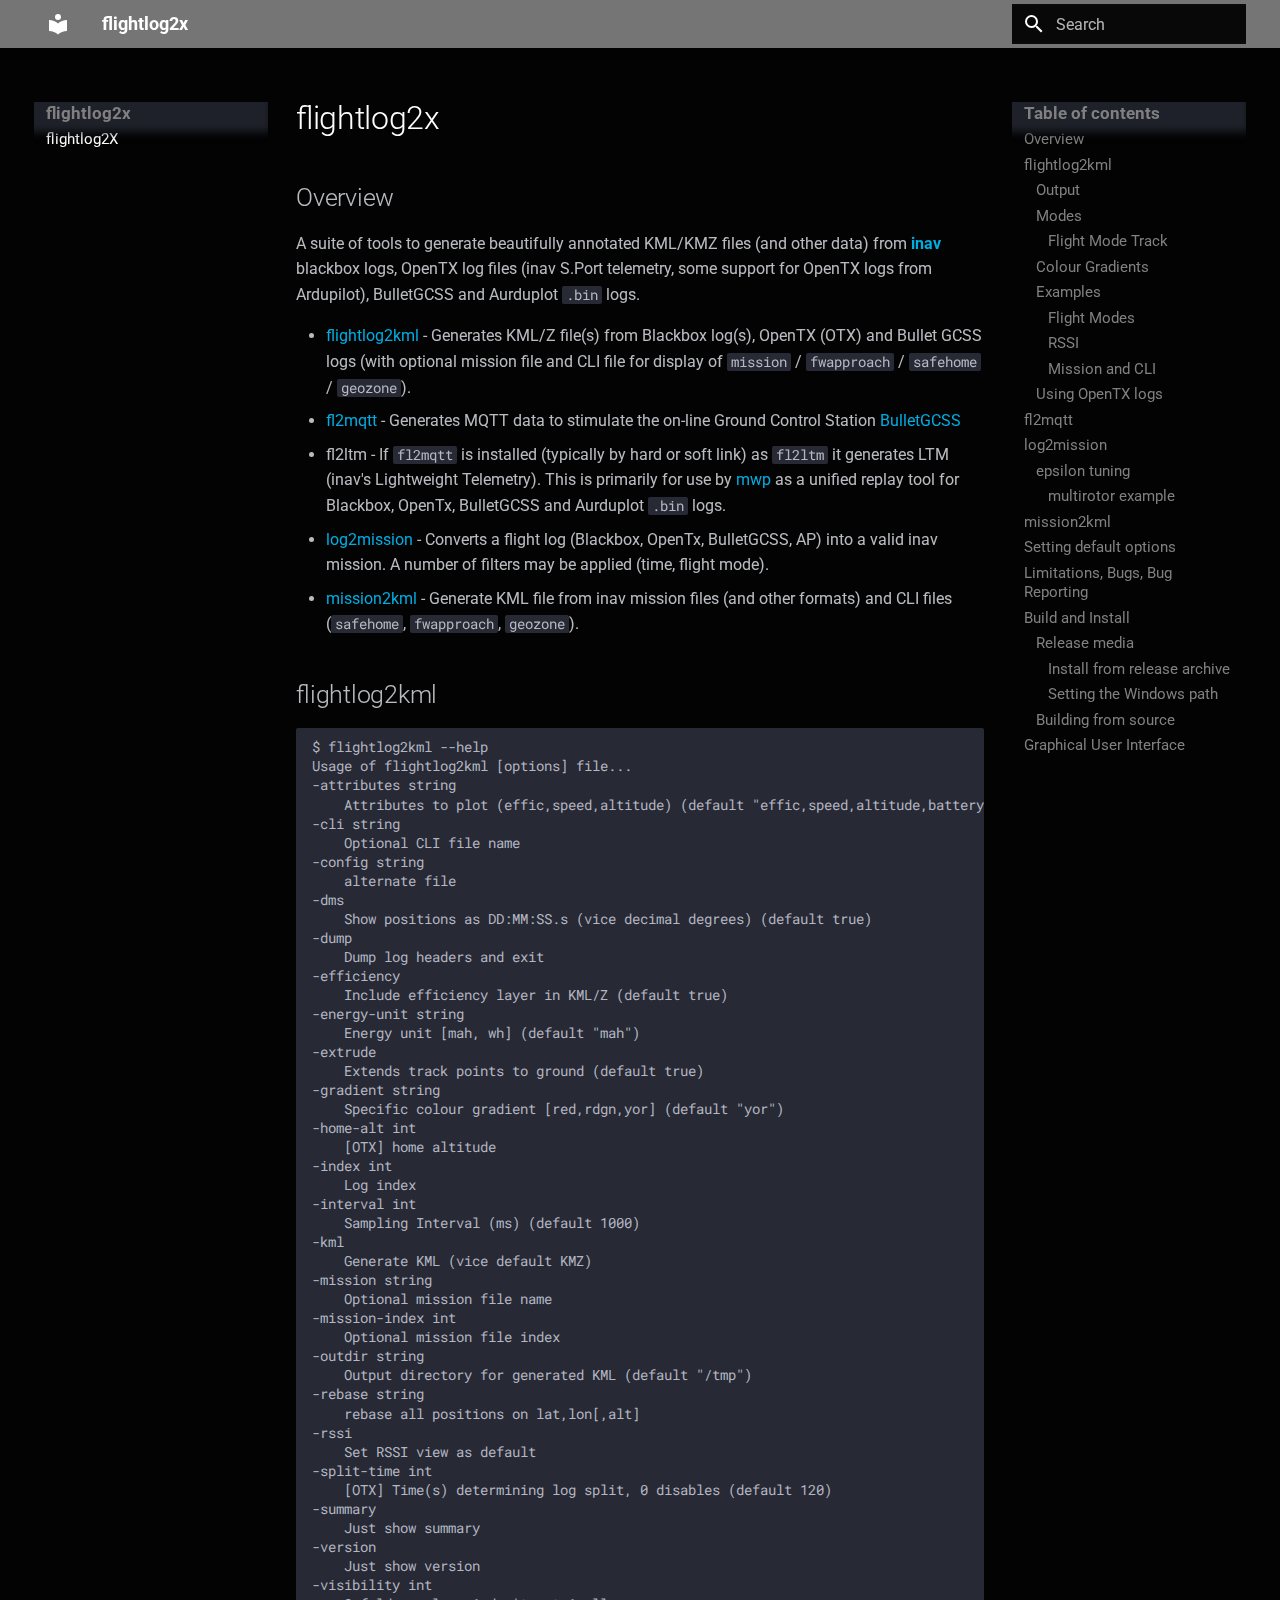
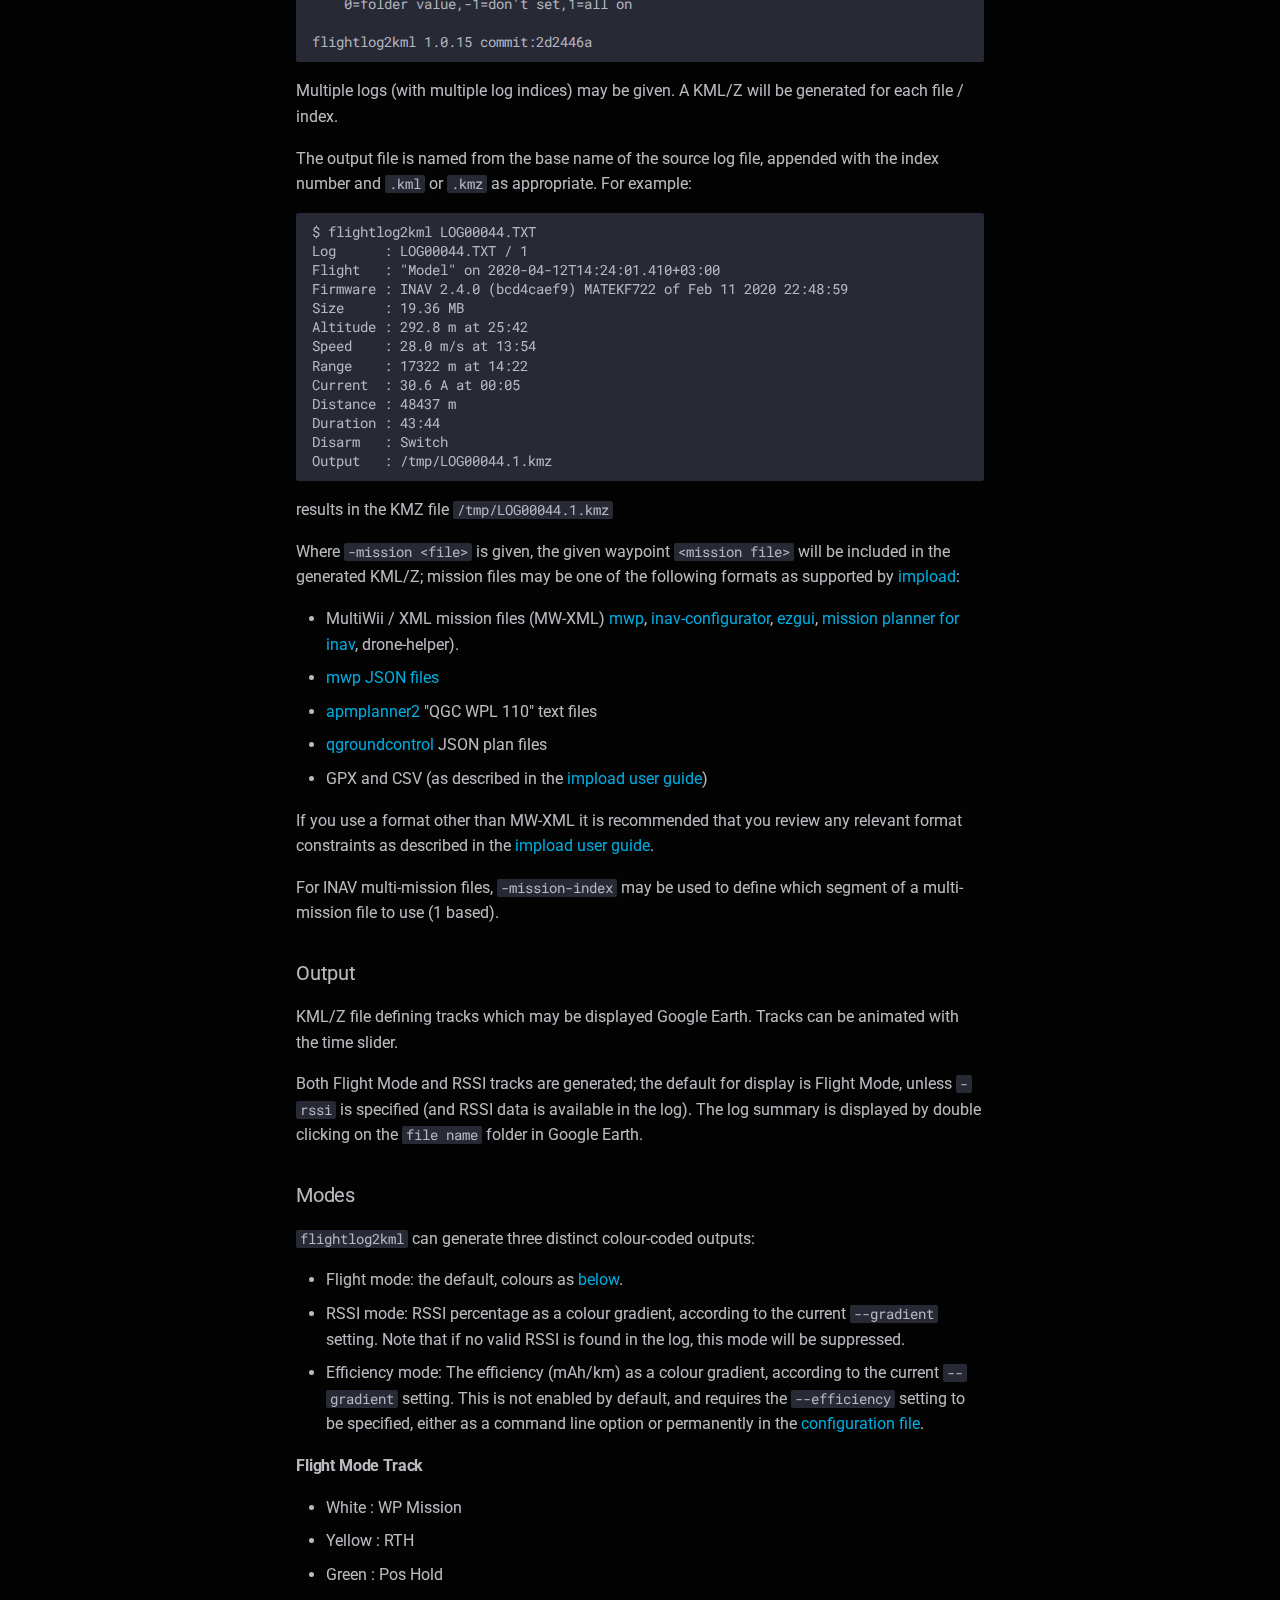
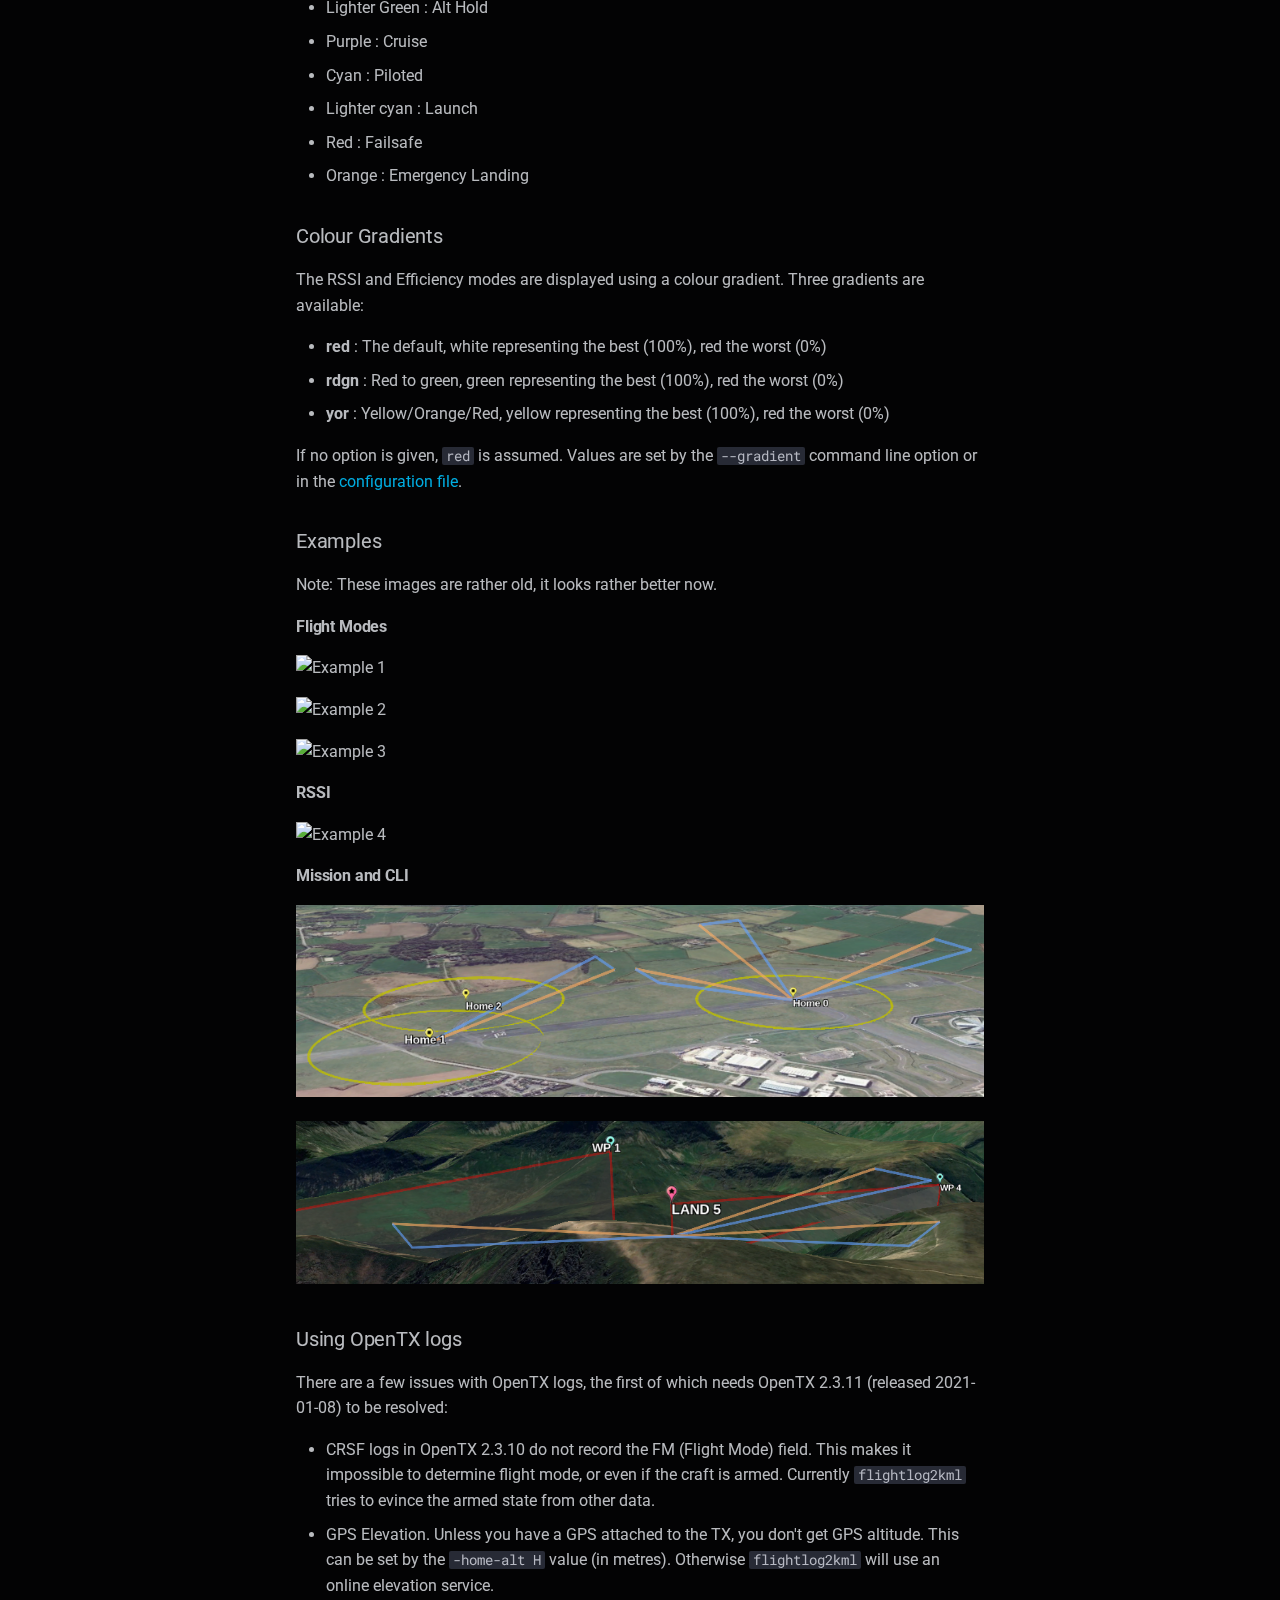
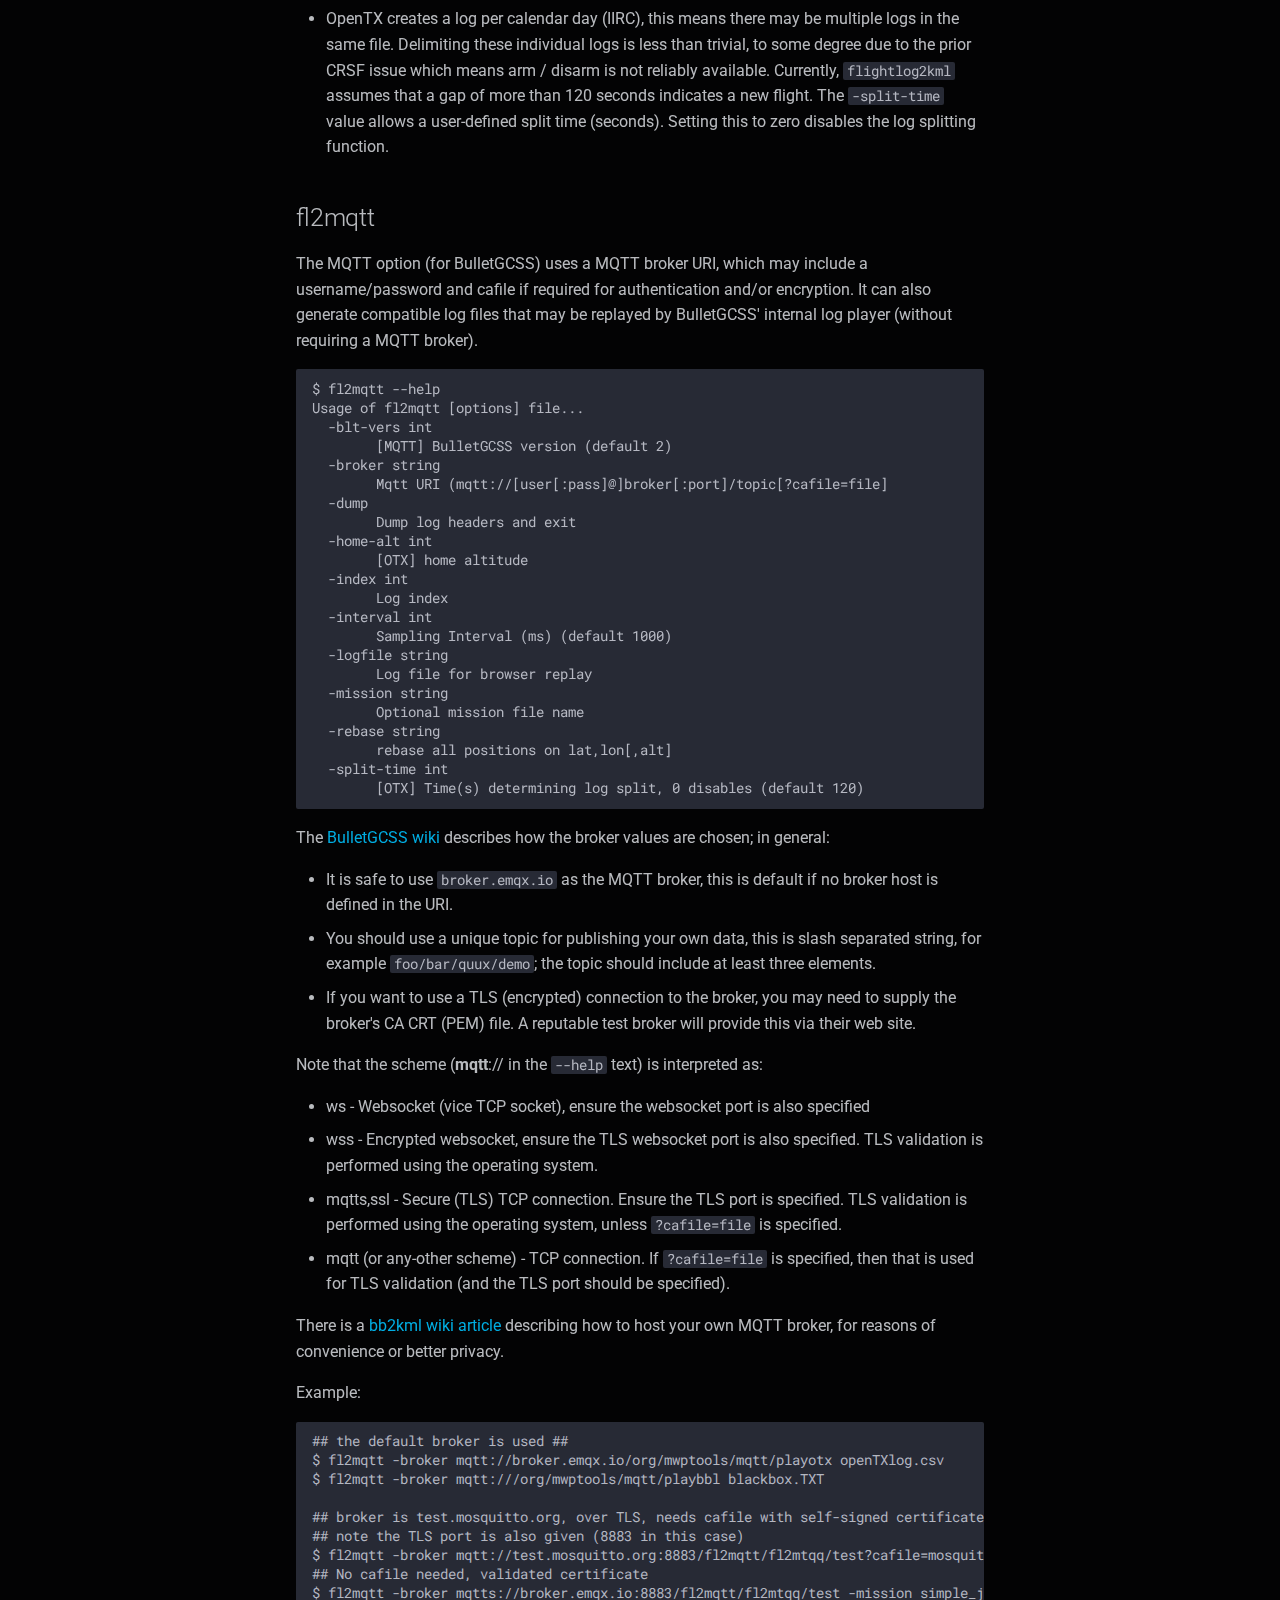
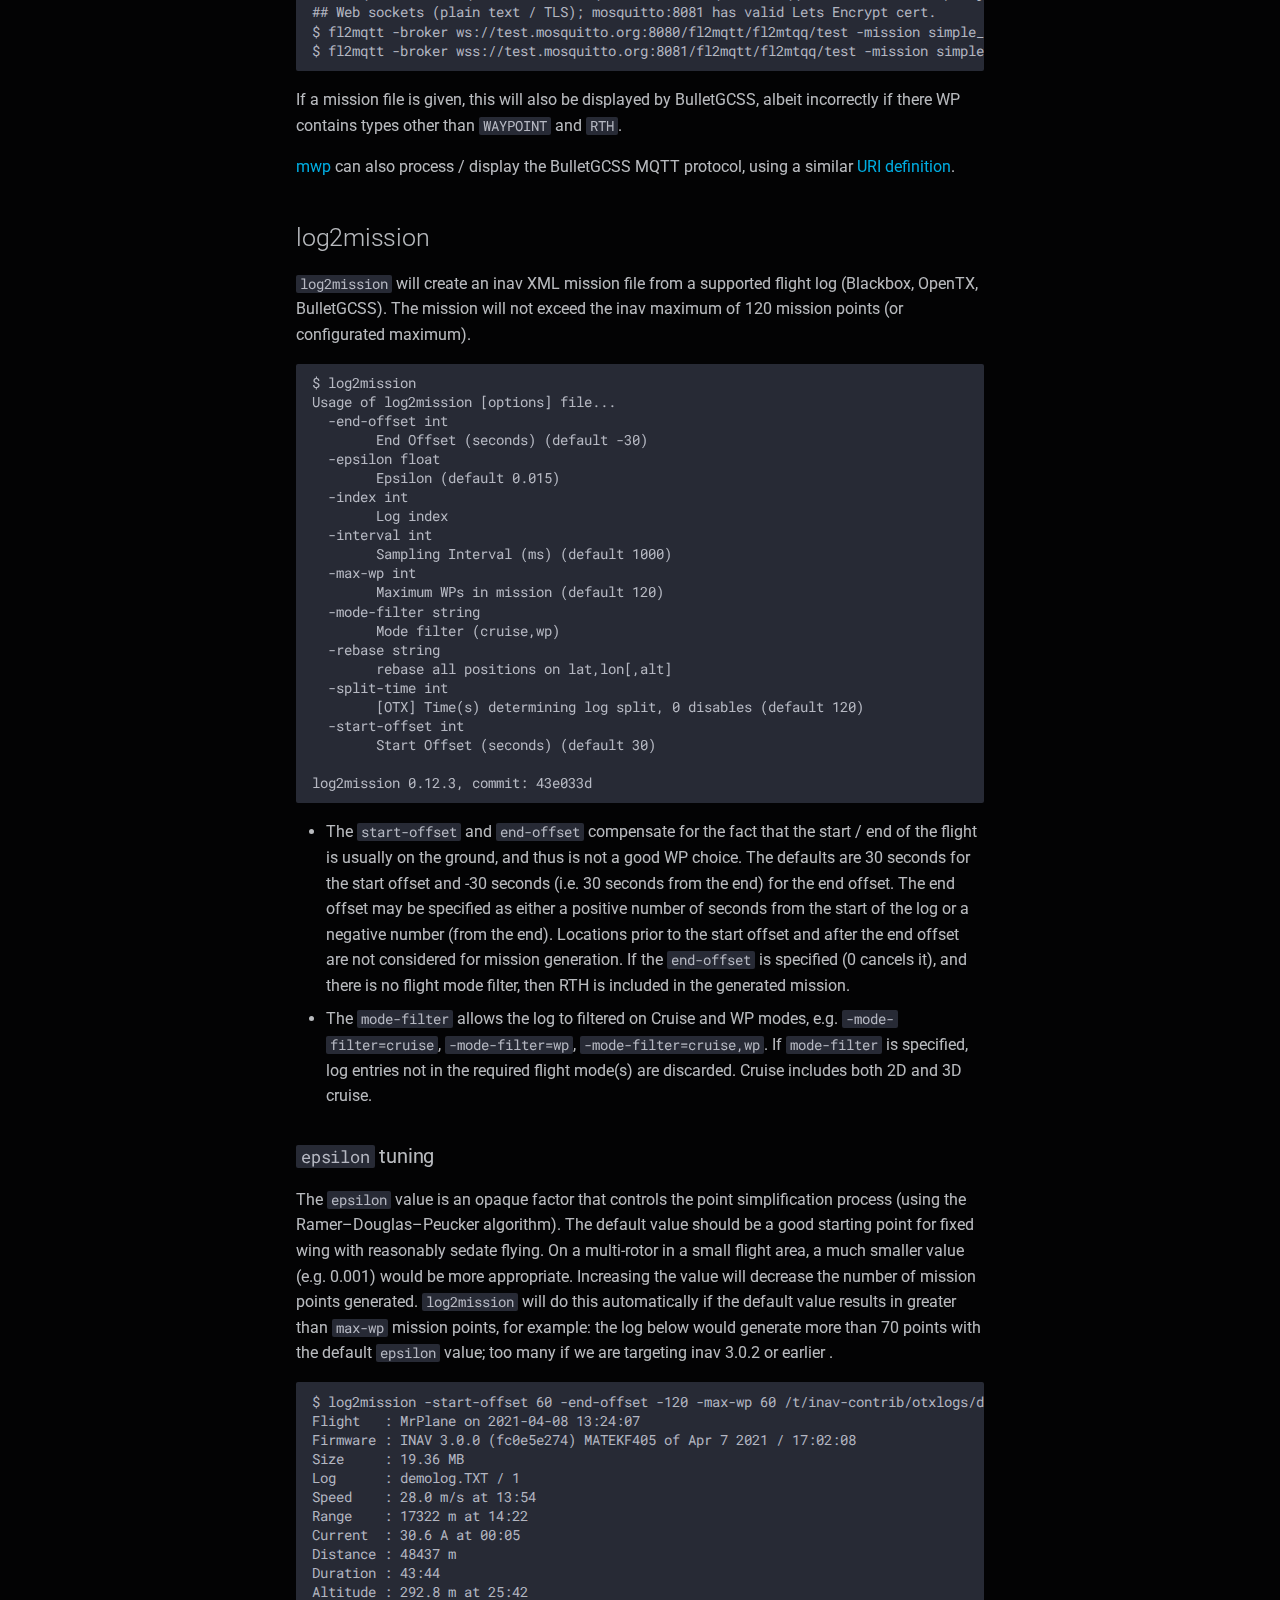
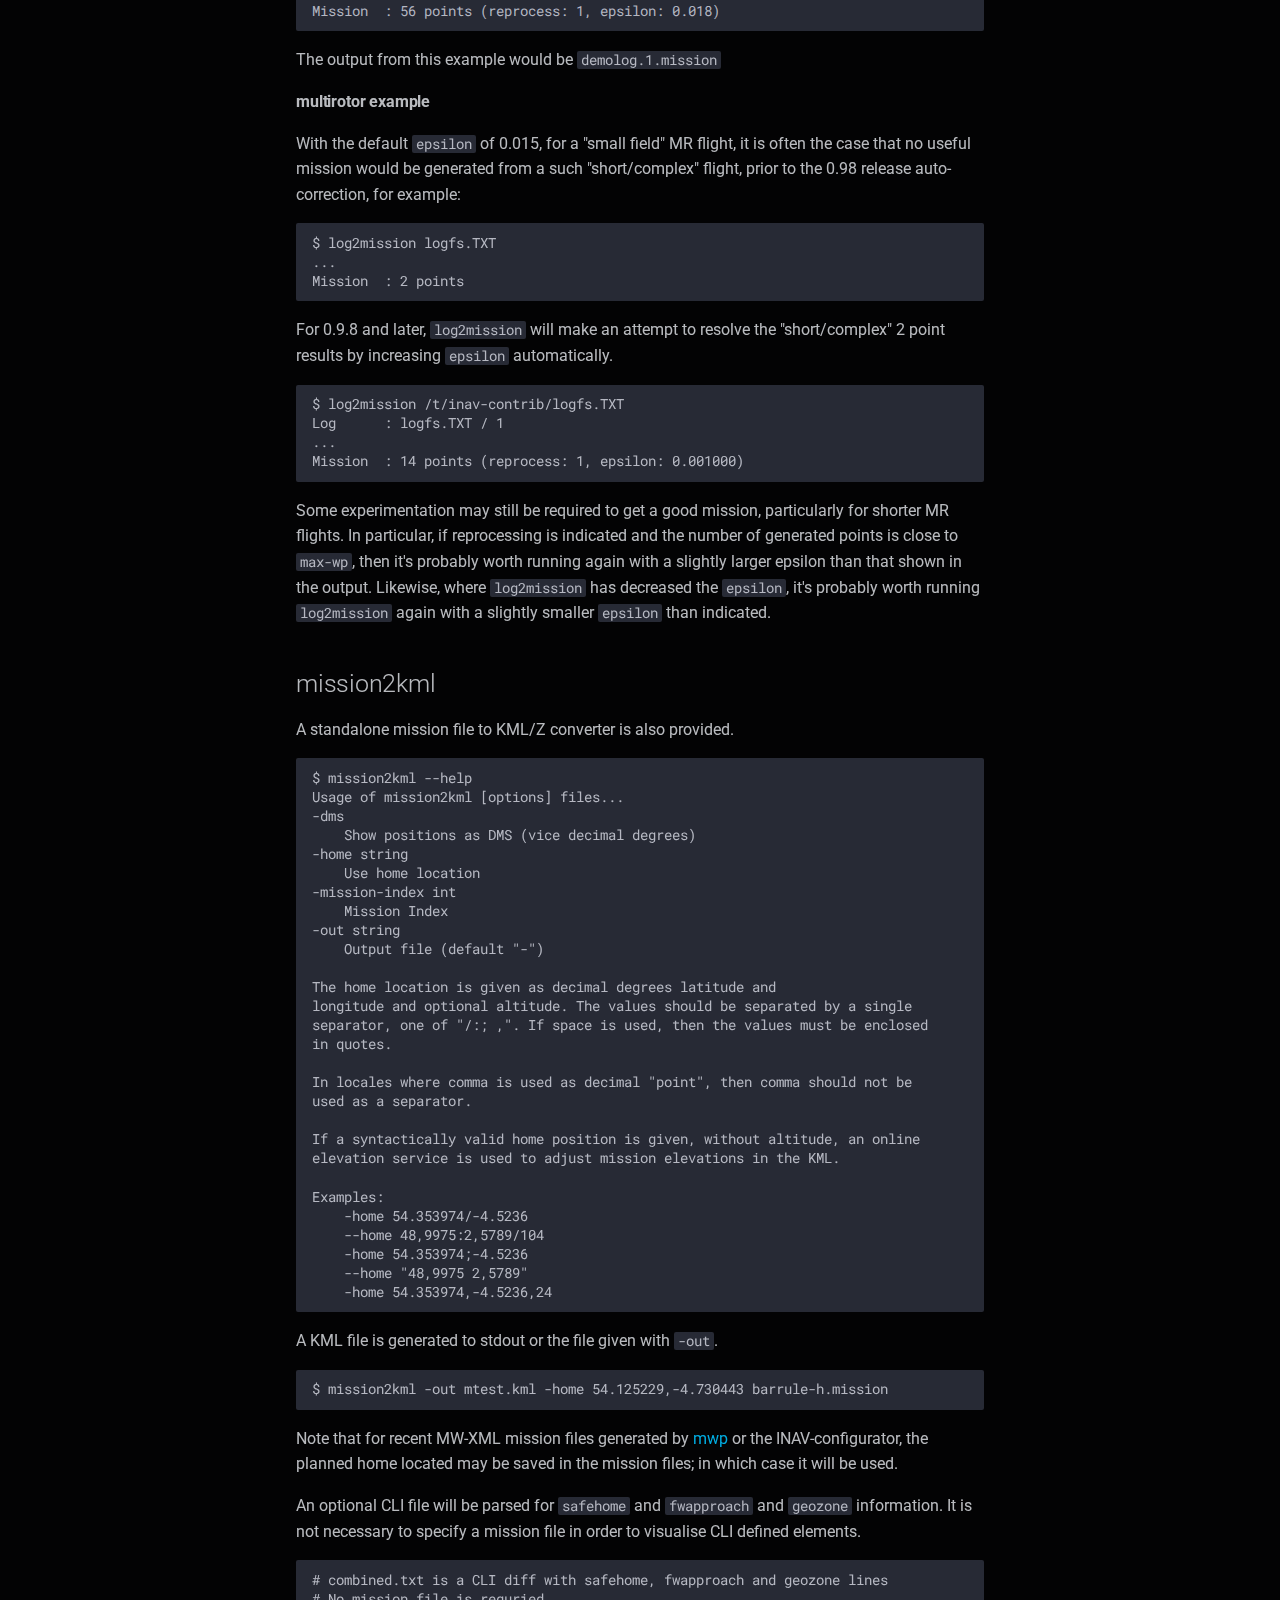
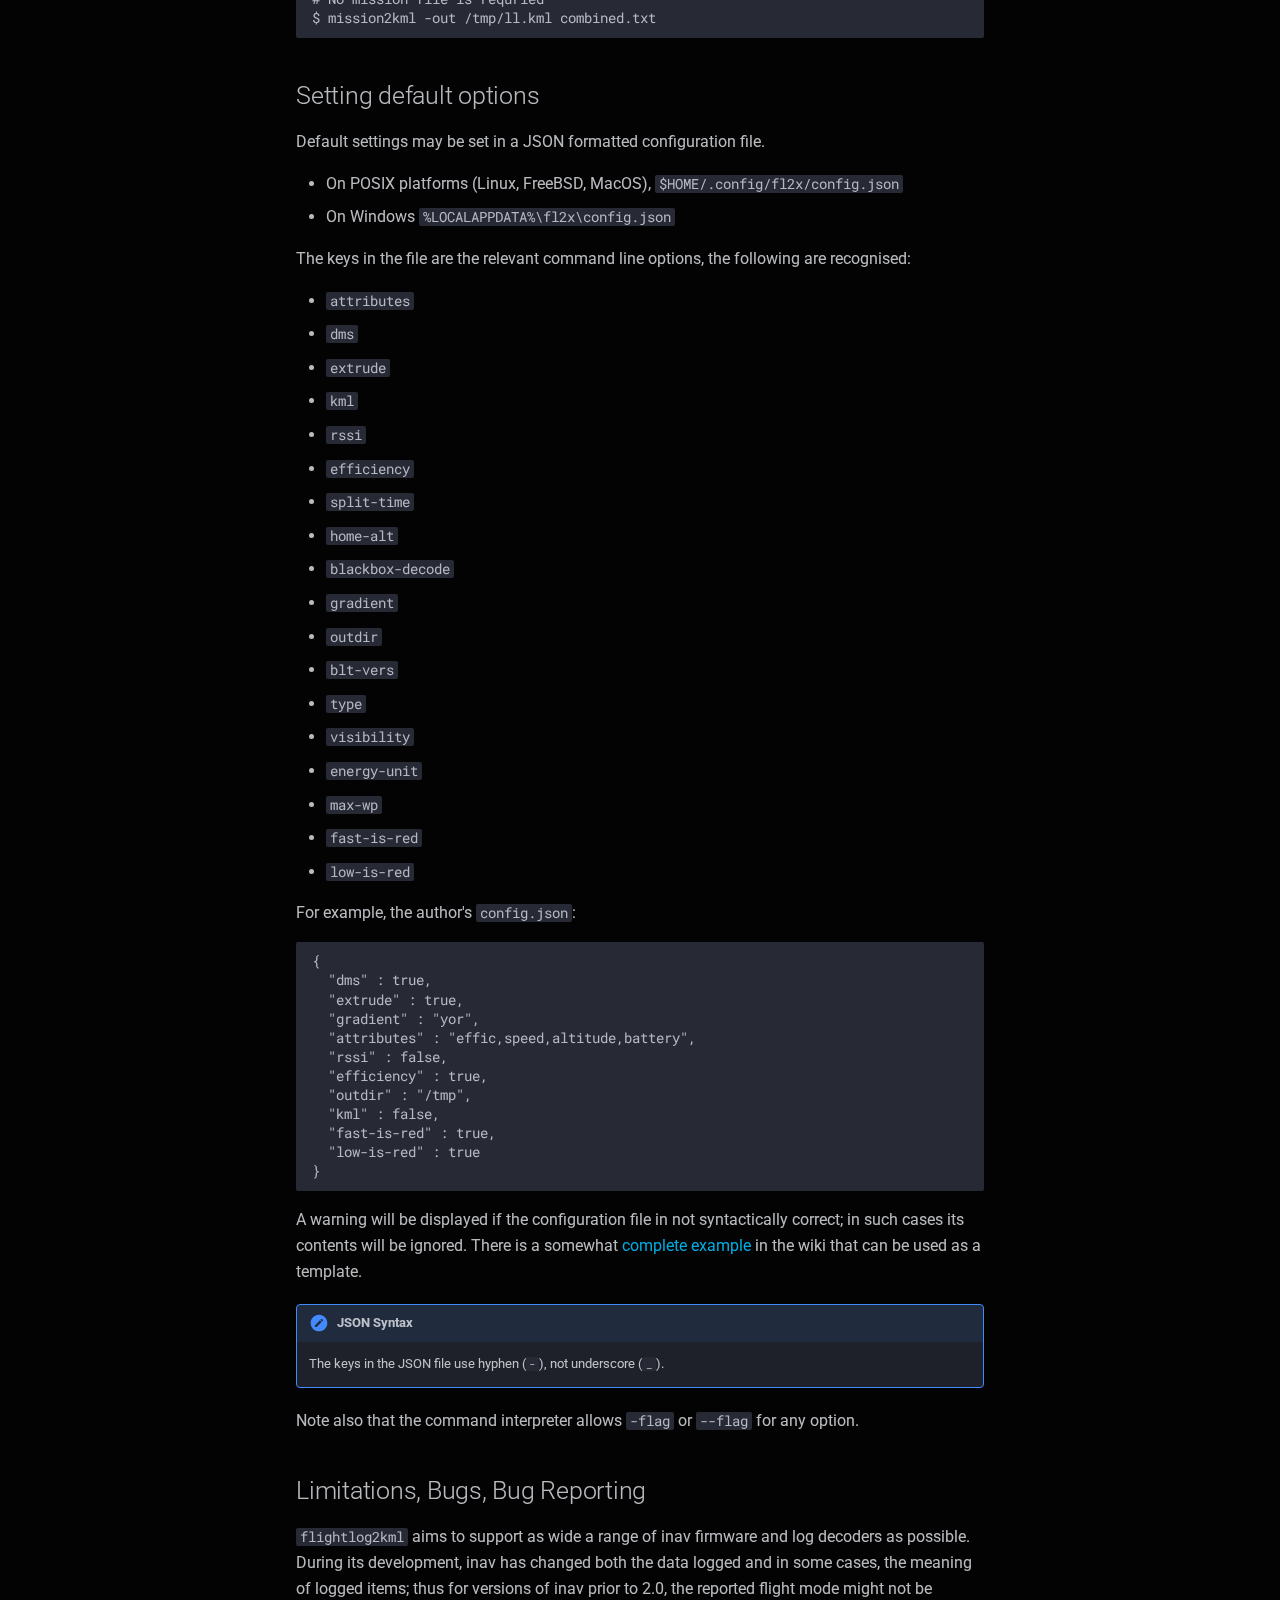
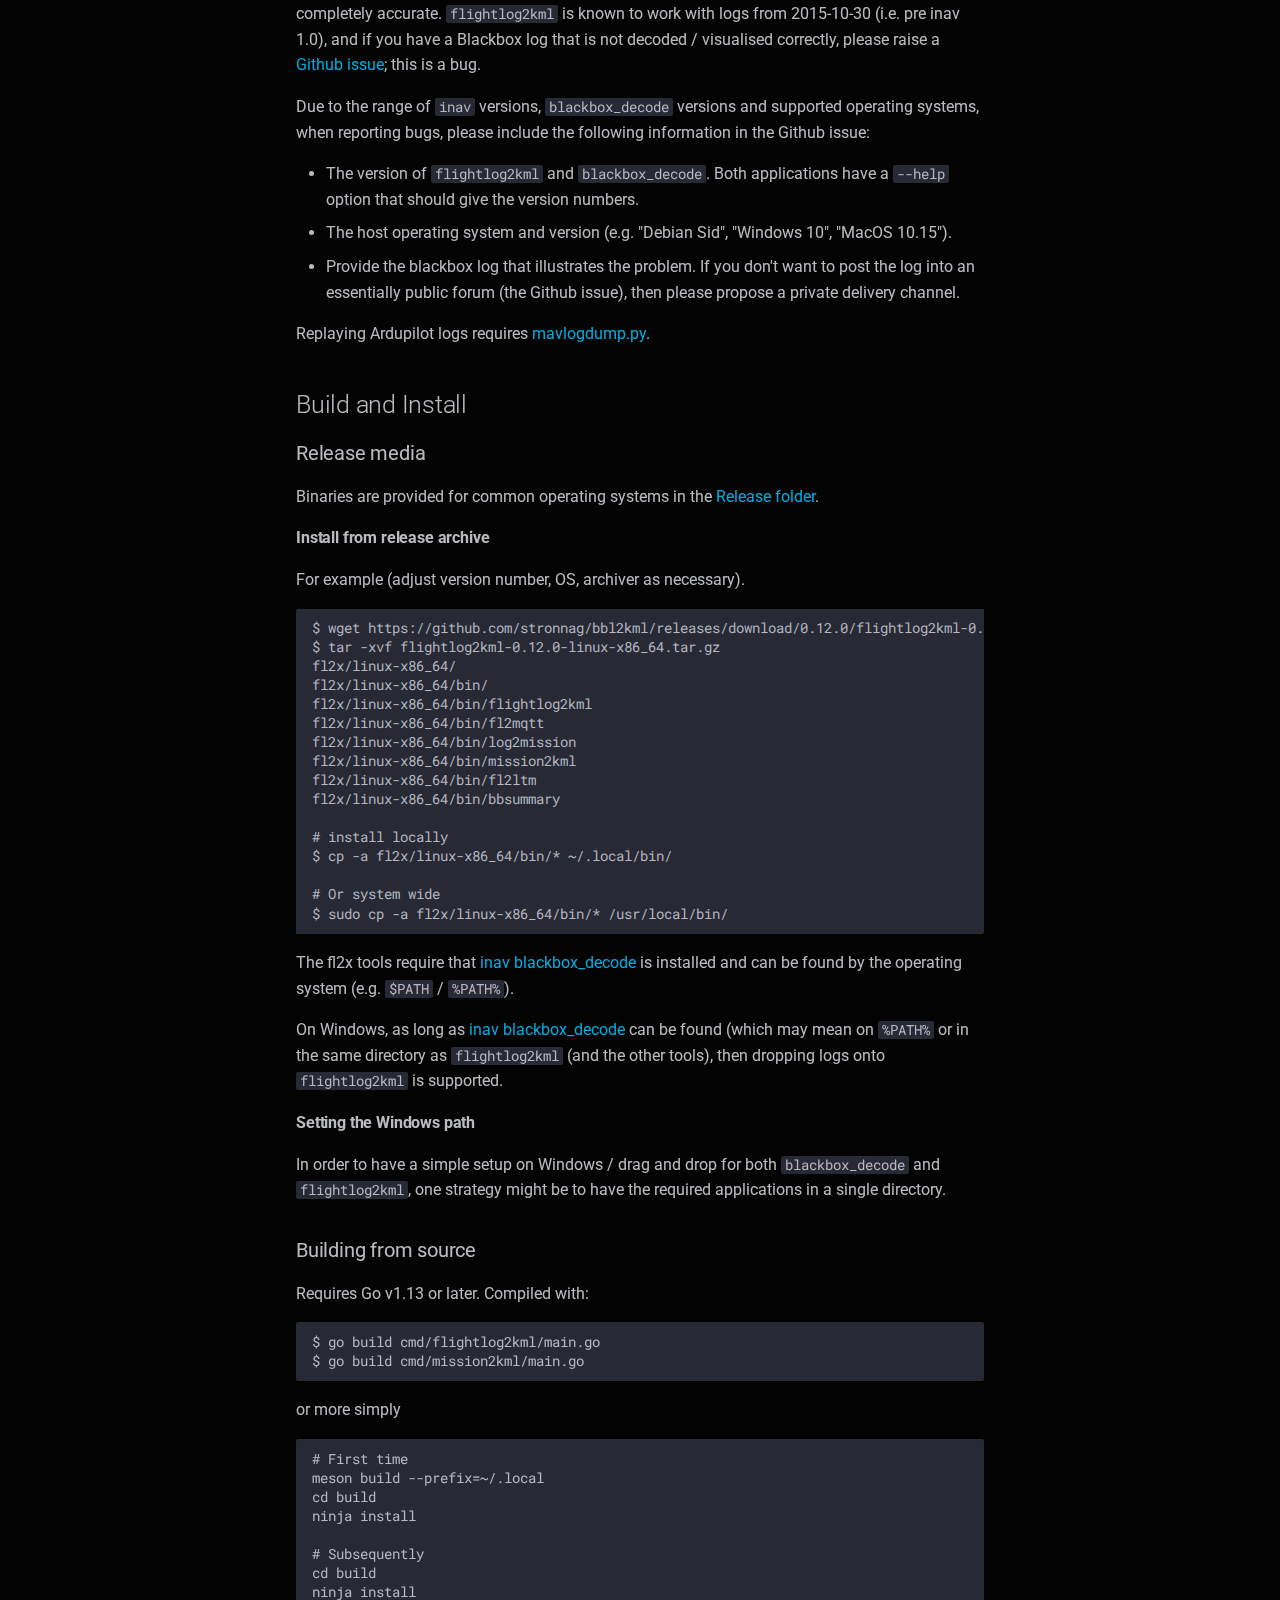
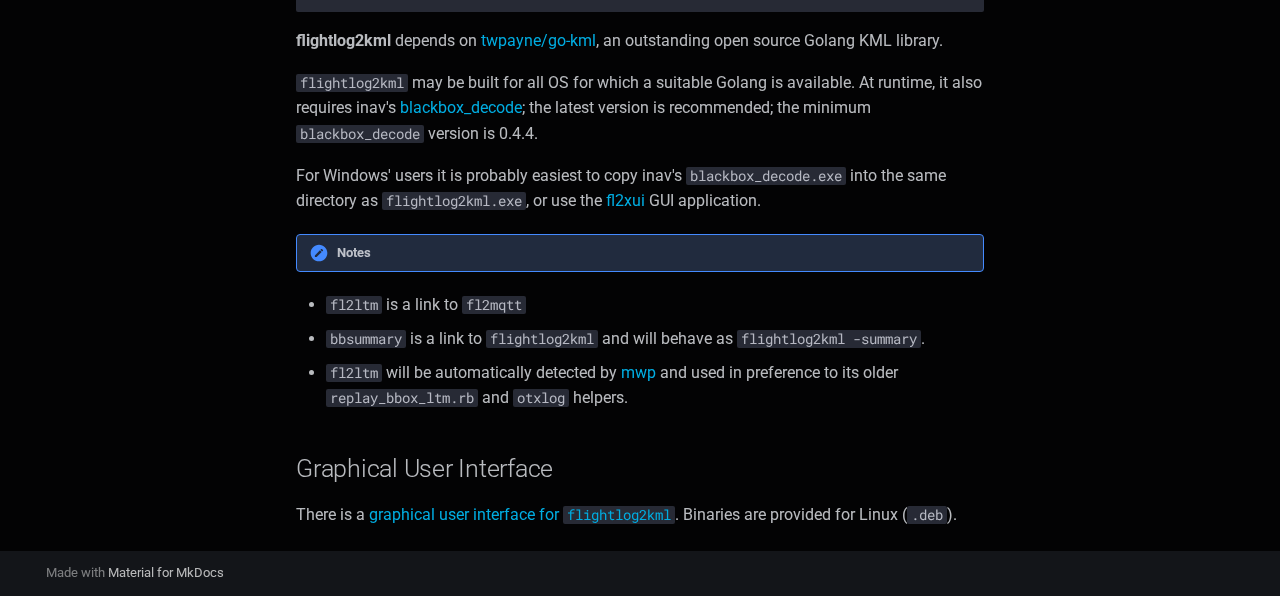
==== commit b43aa9d0: "Deployed c36e3f8 with MkDocs version: 1.5.3" ====
--- a/index.html
+++ b/index.html
@@ -333,6 +333,15 @@
   
 </li>
         
+          <li class="md-nav__item">
+  <a href="#mission-and-cli" class="md-nav__link">
+    <span class="md-ellipsis">
+      Mission and CLI
+    </span>
+  </a>
+  
+</li>
+        
       </ul>
     </nav>
   
@@ -616,6 +625,15 @@
   
 </li>
         
+          <li class="md-nav__item">
+  <a href="#mission-and-cli" class="md-nav__link">
+    <span class="md-ellipsis">
+      Mission and CLI
+    </span>
+  </a>
+  
+</li>
+        
       </ul>
     </nav>
   
@@ -795,11 +813,11 @@
 <h2 id="overview">Overview<a class="headerlink" href="#overview" title="Permanent link">#</a></h2>
 <p>A suite of tools to generate beautifully annotated KML/KMZ files (and other data) from <strong><a href="https://github.com/iNavFlight/inav">inav</a></strong> blackbox logs, OpenTX log files (inav S.Port telemetry, some support for OpenTX logs from Ardupilot), BulletGCSS and Aurduplot <code>.bin</code> logs.</p>
 <ul>
-<li><a href="#flightlog2kml">flightlog2kml</a> - Generates KML/Z file(s) from Blackbox log(s), OpenTX (OTX) and Bullet GCSS logs (with optional mission file and CLI file for display of mission / safehomes).</li>
+<li><a href="#flightlog2kml">flightlog2kml</a> - Generates KML/Z file(s) from Blackbox log(s), OpenTX (OTX) and Bullet GCSS logs (with optional mission file and CLI file for display of <code>mission</code> / <code>fwapproach</code> / <code>safehome</code> / <code>geozone</code>).</li>
 <li><a href="#fl2mqtt">fl2mqtt</a> - Generates MQTT data to stimulate the on-line Ground Control Station <a href="https://bulletgcss.fpvsampa.com/">BulletGCSS</a></li>
 <li>fl2ltm - If <code>fl2mqtt</code> is installed (typically by hard or soft link) as <code>fl2ltm</code> it generates LTM  (inav's Lightweight Telemetry). This is primarily for use by <a href="https://github.com/stronnag/mwptools">mwp</a> as a unified replay tool for Blackbox, OpenTx, BulletGCSS and Aurduplot <code>.bin</code> logs.</li>
 <li><a href="#log2mission">log2mission</a> - Converts a flight log (Blackbox, OpenTx, BulletGCSS, AP) into a valid inav mission. A number of filters may be applied (time, flight mode).</li>
-<li><a href="#mission2kml">mission2kml</a> - Generate KML file from inav mission files (and other formats) and CLI files (safehomes).</li>
+<li><a href="#mission2kml">mission2kml</a> - Generate KML file from inav mission files (and other formats) and CLI files (<code>safehome</code>, <code>fwapproach</code>, <code>geozone</code>).</li>
 </ul>
 <h2 id="flightlog2kml">flightlog2kml<a class="headerlink" href="#flightlog2kml" title="Permanent link">#</a></h2>
 <pre><code>$ flightlog2kml --help
@@ -916,6 +934,9 @@
 <p><img alt="Example 3" src="https://github.com/stronnag/mwptools/wiki/images/bbl2kml-3.png" /></p>
 <h4 id="rssi">RSSI<a class="headerlink" href="#rssi" title="Permanent link">#</a></h4>
 <p><img alt="Example 4" src="https://github.com/stronnag/mwptools/wiki/images/inav-tracer-rssi.jpg" /></p>
+<h4 id="mission-and-cli">Mission and CLI<a class="headerlink" href="#mission-and-cli" title="Permanent link">#</a></h4>
+<p><img alt="Example 5" src="images/Safehome_ring_3d.png" /></p>
+<p><img alt="Example 6" src="images/fwland-3D.png" /></p>
 <h3 id="using-opentx-logs">Using OpenTX logs<a class="headerlink" href="#using-opentx-logs" title="Permanent link">#</a></h3>
 <p>There are a few issues with OpenTX logs, the first of which needs OpenTX 2.3.11 (released 2021-01-08) to be resolved:</p>
 <ul>
@@ -1039,11 +1060,15 @@
 <h2 id="mission2kml">mission2kml<a class="headerlink" href="#mission2kml" title="Permanent link">#</a></h2>
 <p>A standalone mission file to KML/Z converter is also provided.</p>
 <pre><code>$ mission2kml --help
-Usage of mission2kml [options] mission_file cli_file
-  -dms
-        Show positions as DMS (vice decimal degrees)
-  -home string
-        Use home location
+Usage of mission2kml [options] files...
+-dms
+    Show positions as DMS (vice decimal degrees)
+-home string
+    Use home location
+-mission-index int
+    Mission Index
+-out string
+    Output file (default "-")
 
 The home location is given as decimal degrees latitude and
 longitude and optional altitude. The values should be separated by a single
@@ -1063,11 +1088,15 @@
     --home "48,9975 2,5789"
     -home 54.353974,-4.5236,24
 </code></pre>
-<p>A KML file is generated to stdout, which may be redirected to a file, e.g:</p>
-<pre><code>$ mission2kml -home 54.125229,-4.730443 barrule-h.mission &gt; mtest.kml
+<p>A KML file is generated to stdout or the file given with <code>-out</code>.</p>
+<pre><code>$ mission2kml -out mtest.kml -home 54.125229,-4.730443 barrule-h.mission
 </code></pre>
 <p>Note that for recent MW-XML mission files generated by <a href="https://github.com/stronnag/mwptools">mwp</a> or the INAV-configurator, the planned home located may be saved in the mission files; in which case it will be used.</p>
-<p>The optional CLI file will be parsed for <code>safehome</code> and <code>fwapproach</code> information.</p>
+<p>An optional CLI file will be parsed for <code>safehome</code> and <code>fwapproach</code> and <code>geozone</code> information. It is not necessary to specify a mission file in order to visualise CLI defined elements.</p>
+<pre><code># combined.txt is a CLI diff with safehome, fwapproach and geozone lines
+# No mission file is requried
+$ mission2kml -out /tmp/ll.kml combined.txt
+</code></pre>
 <h2 id="setting-default-options">Setting default options<a class="headerlink" href="#setting-default-options" title="Permanent link">#</a></h2>
 <p>Default settings may be set in a JSON formatted configuration file.</p>
 <ul>
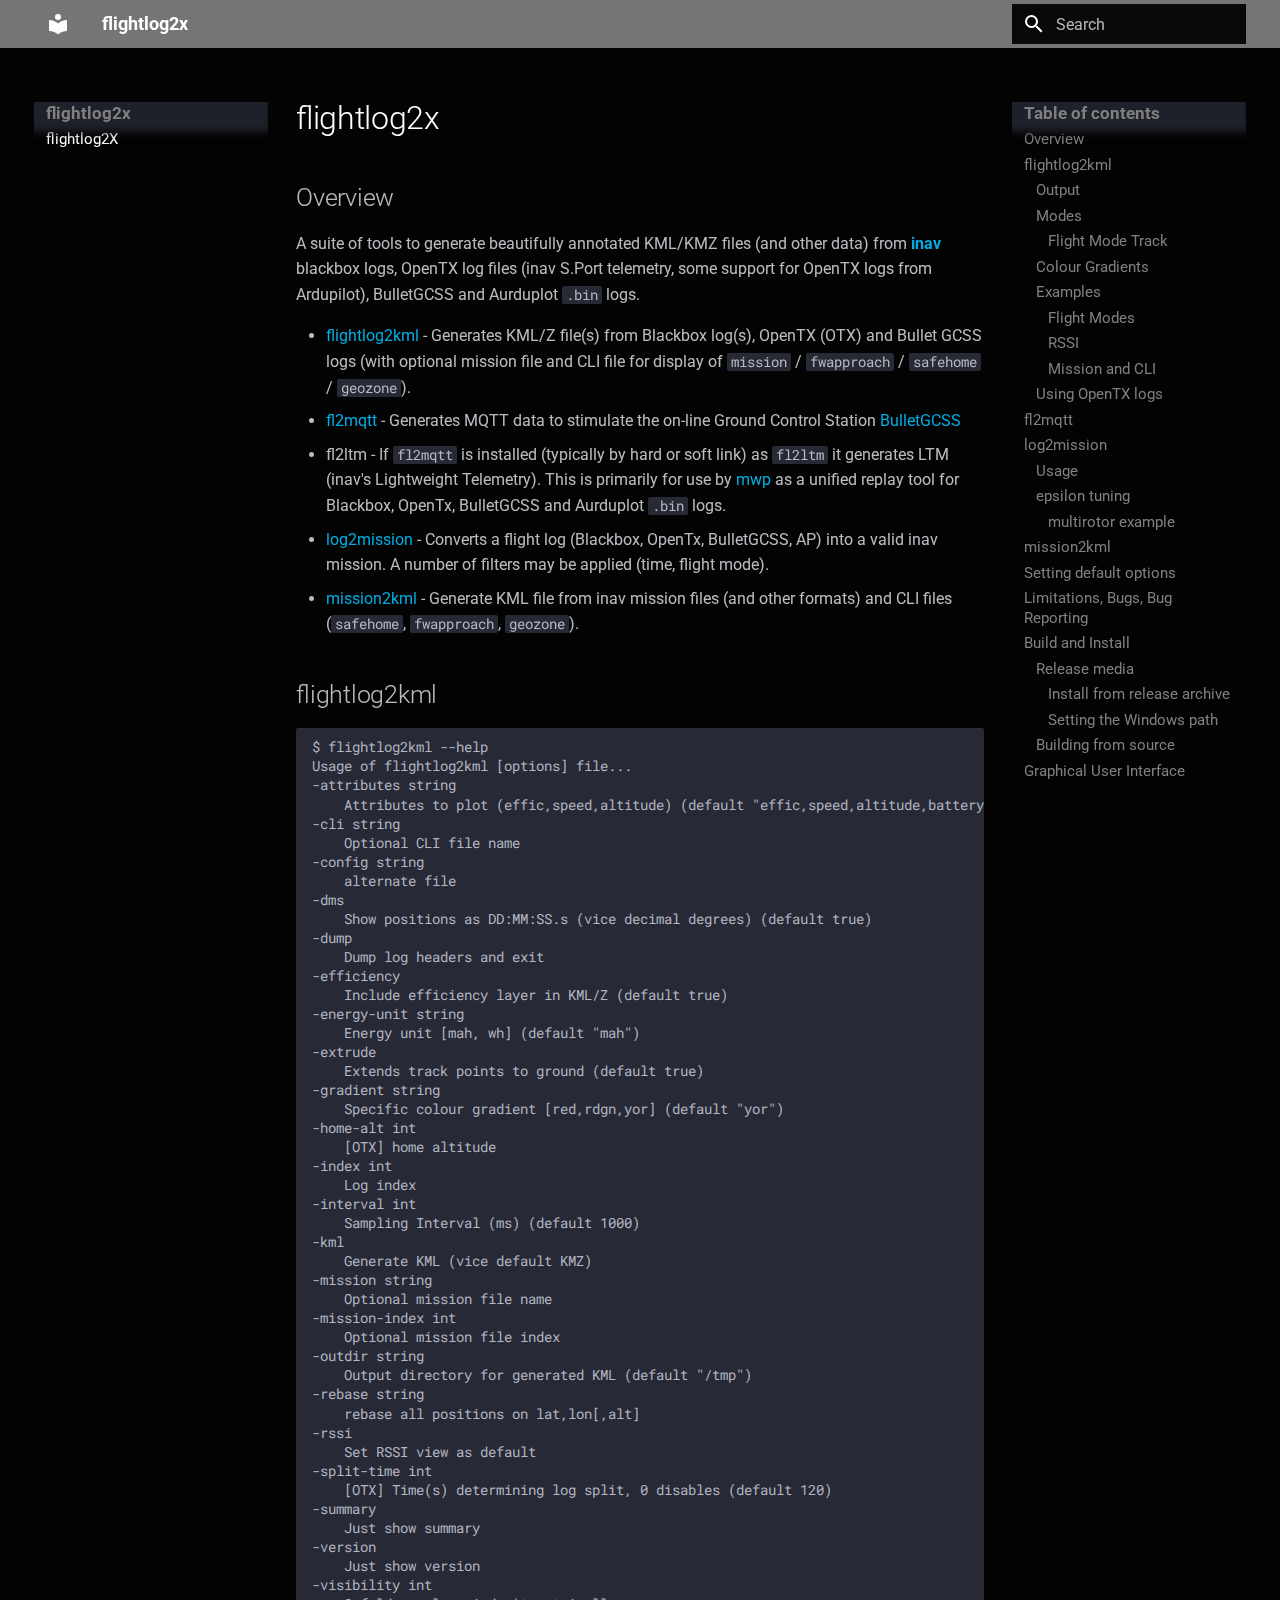
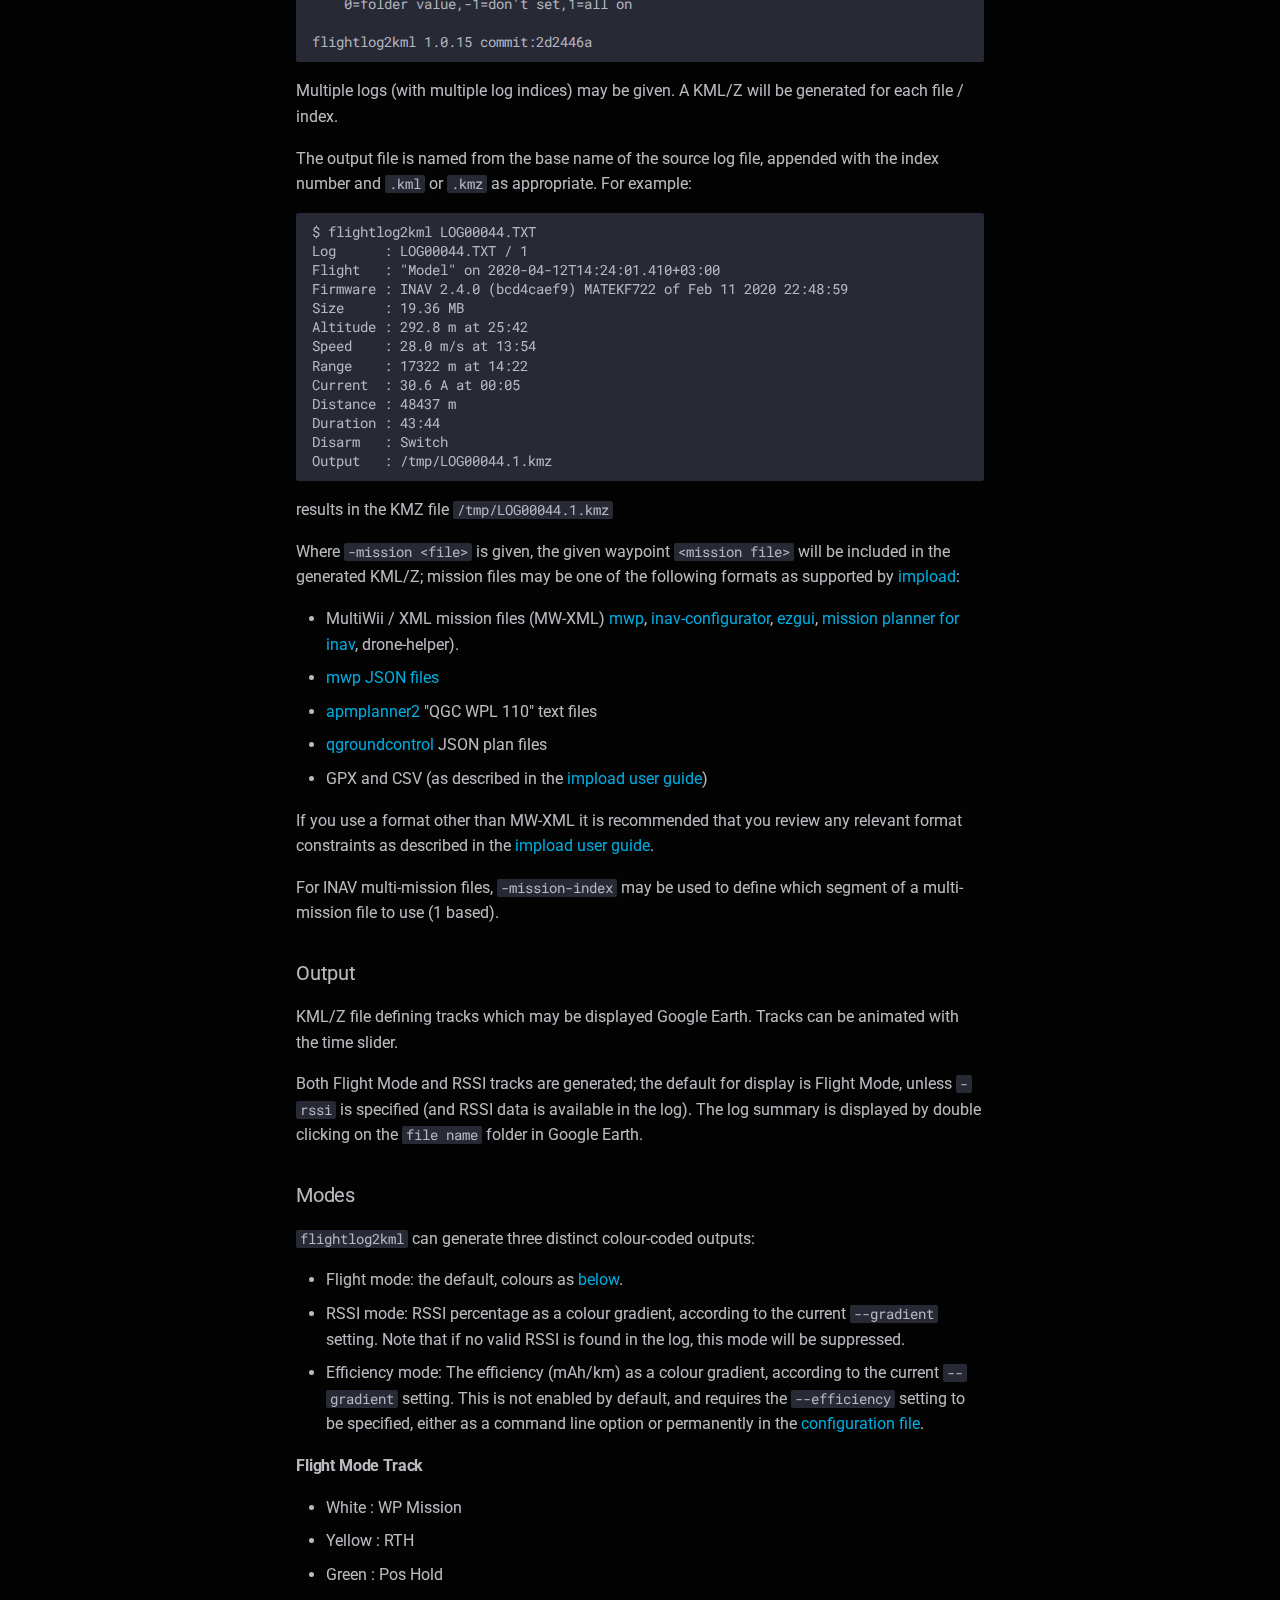
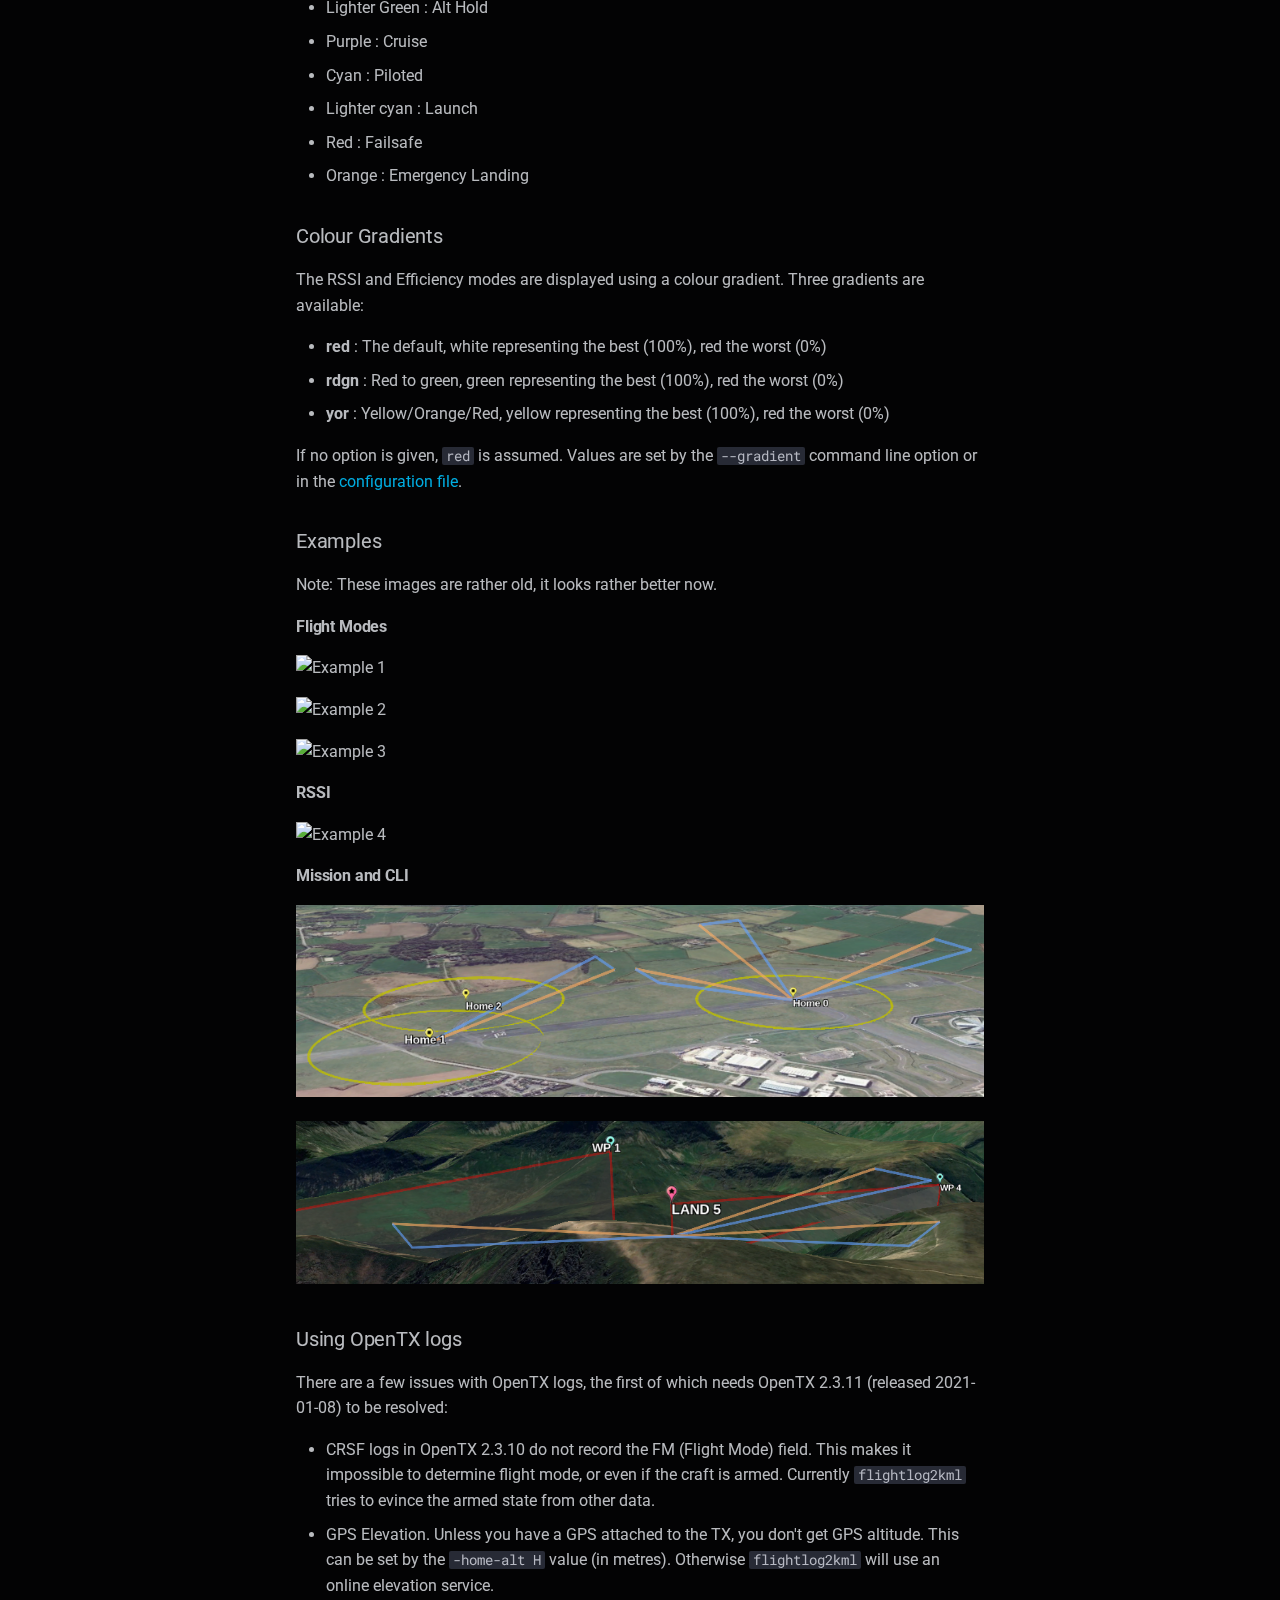
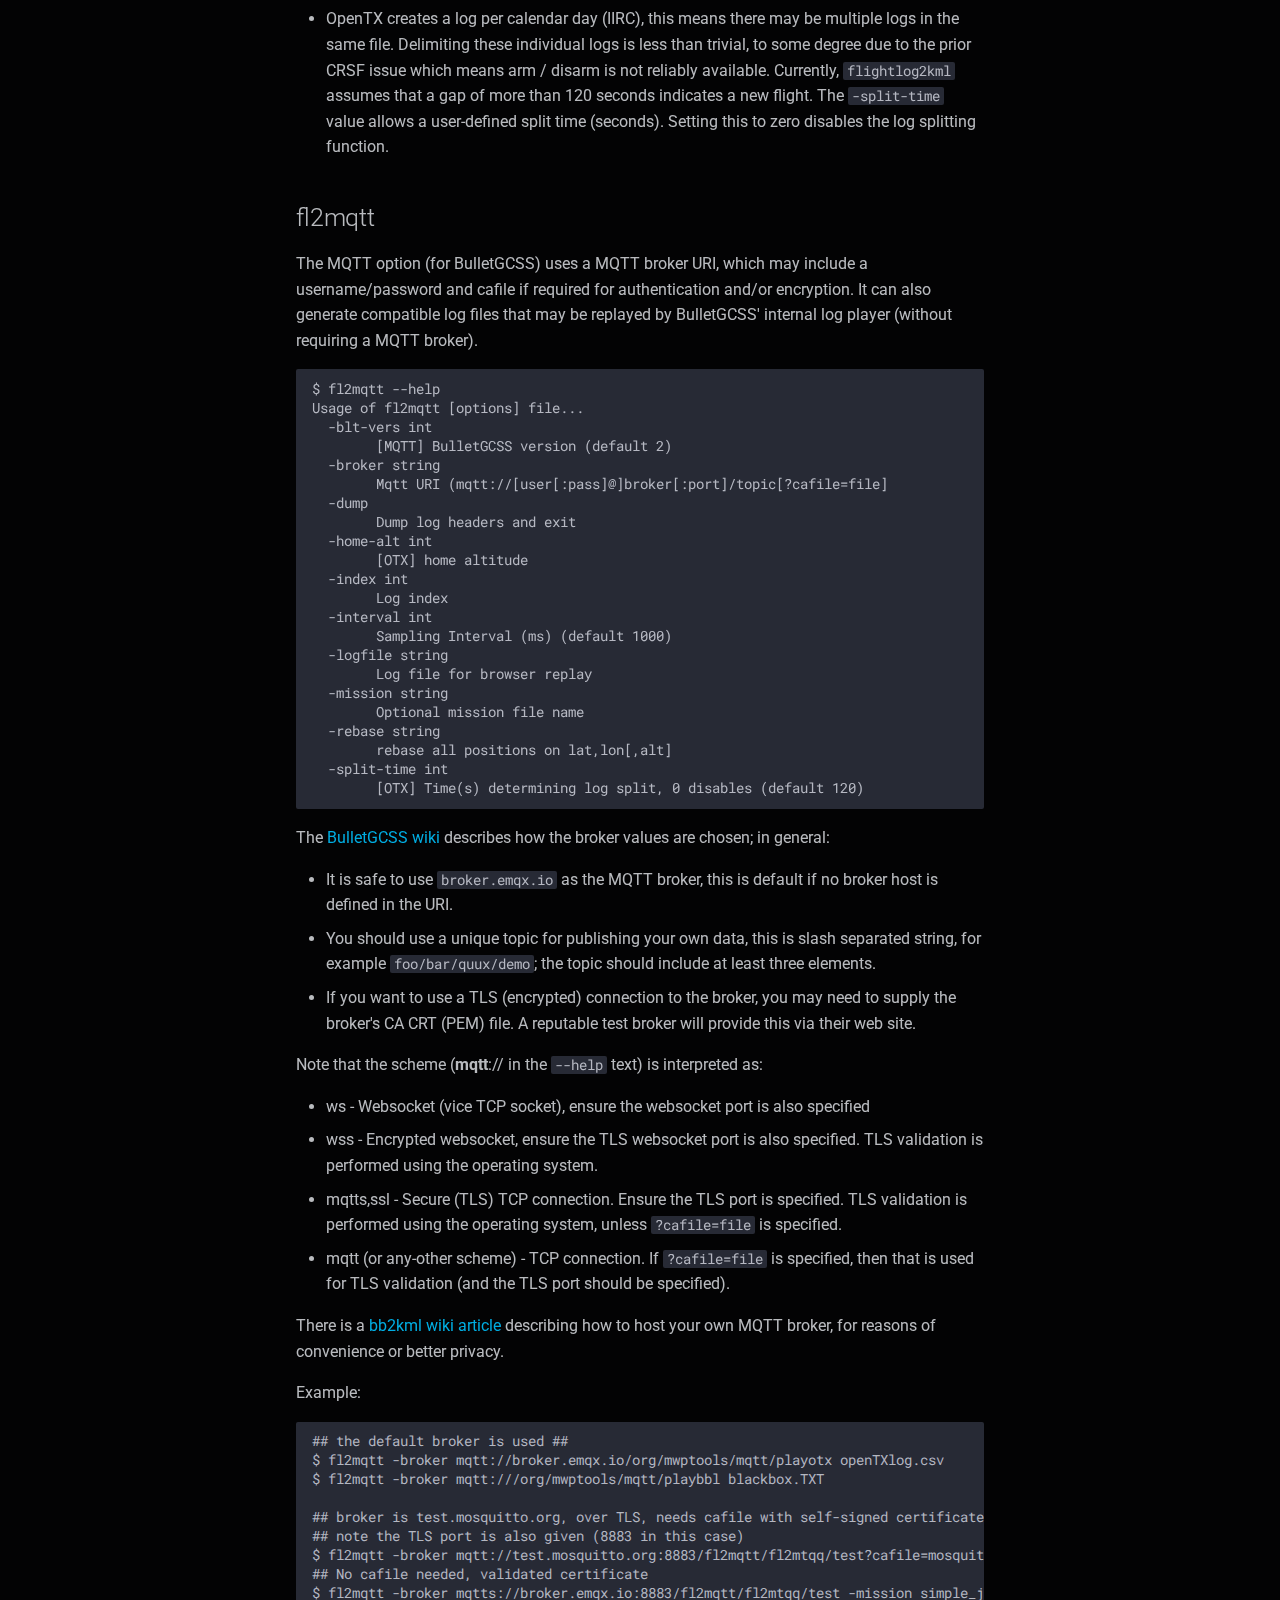
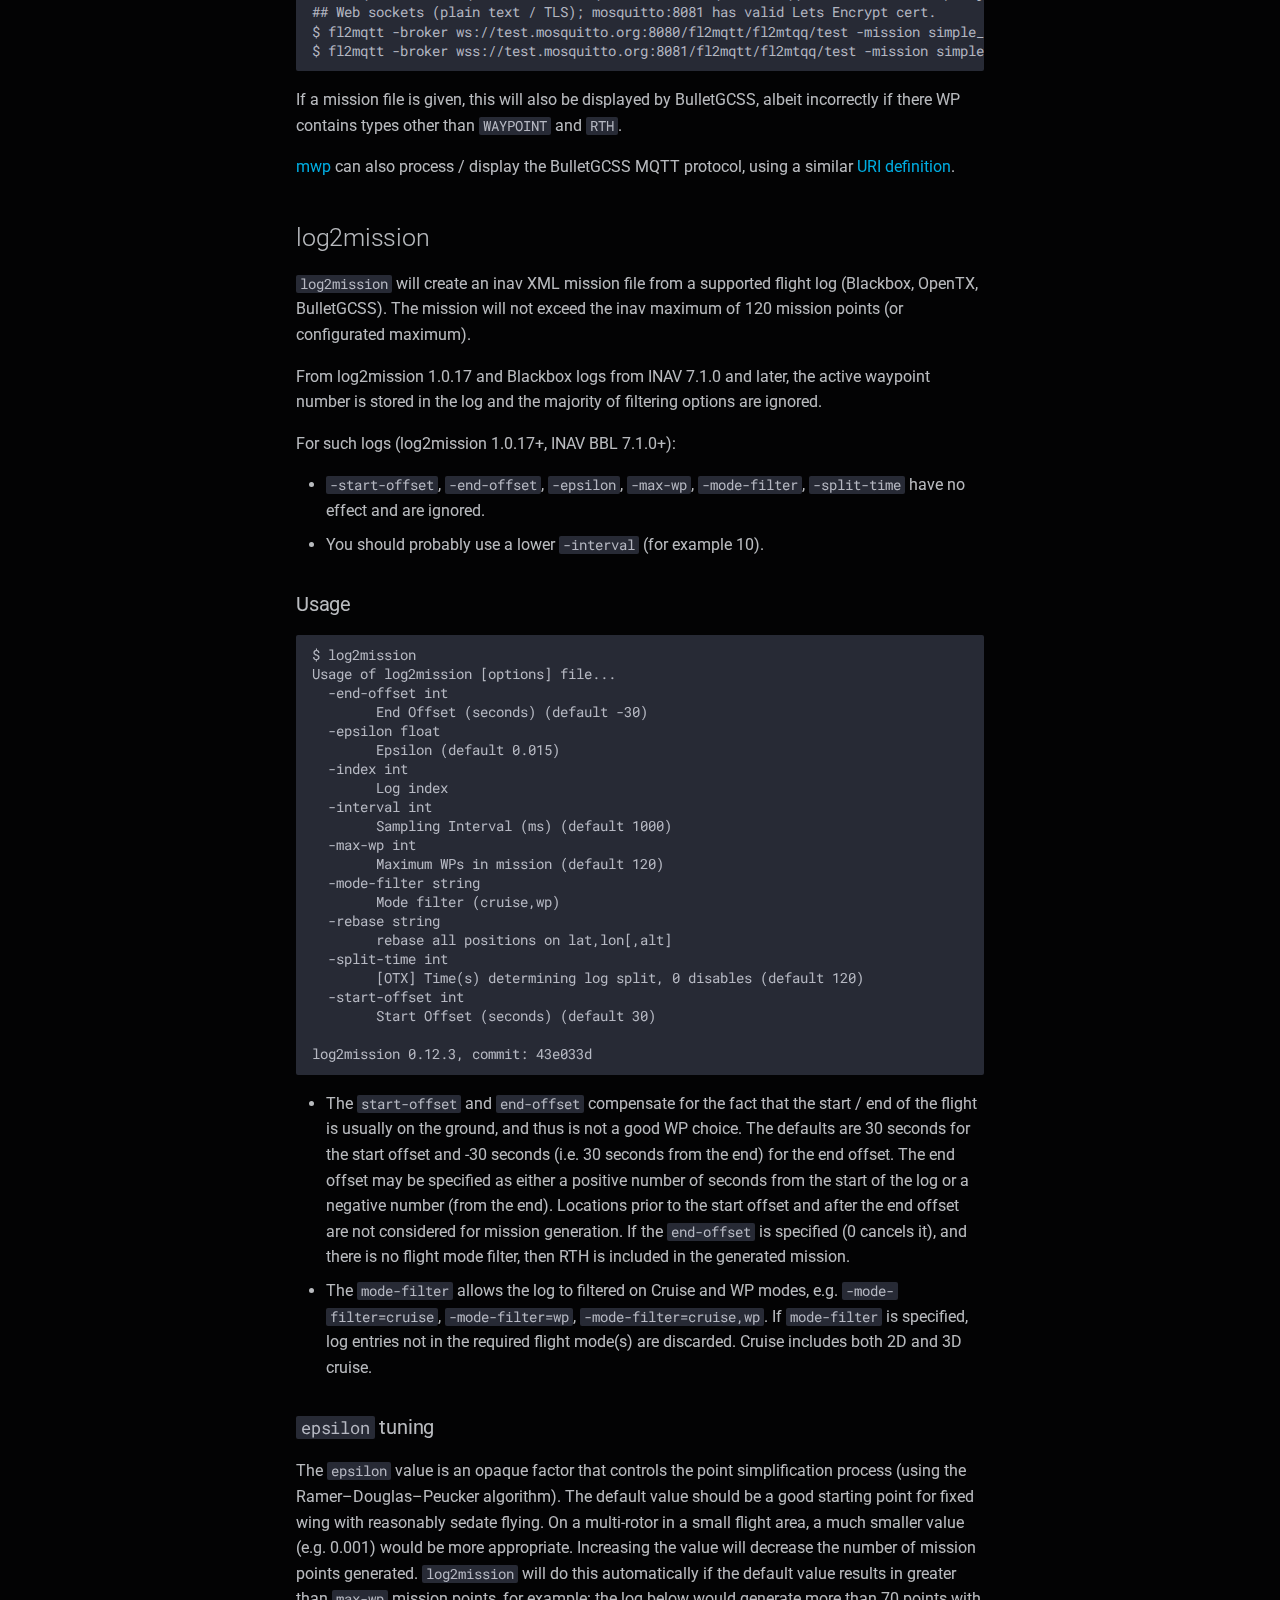
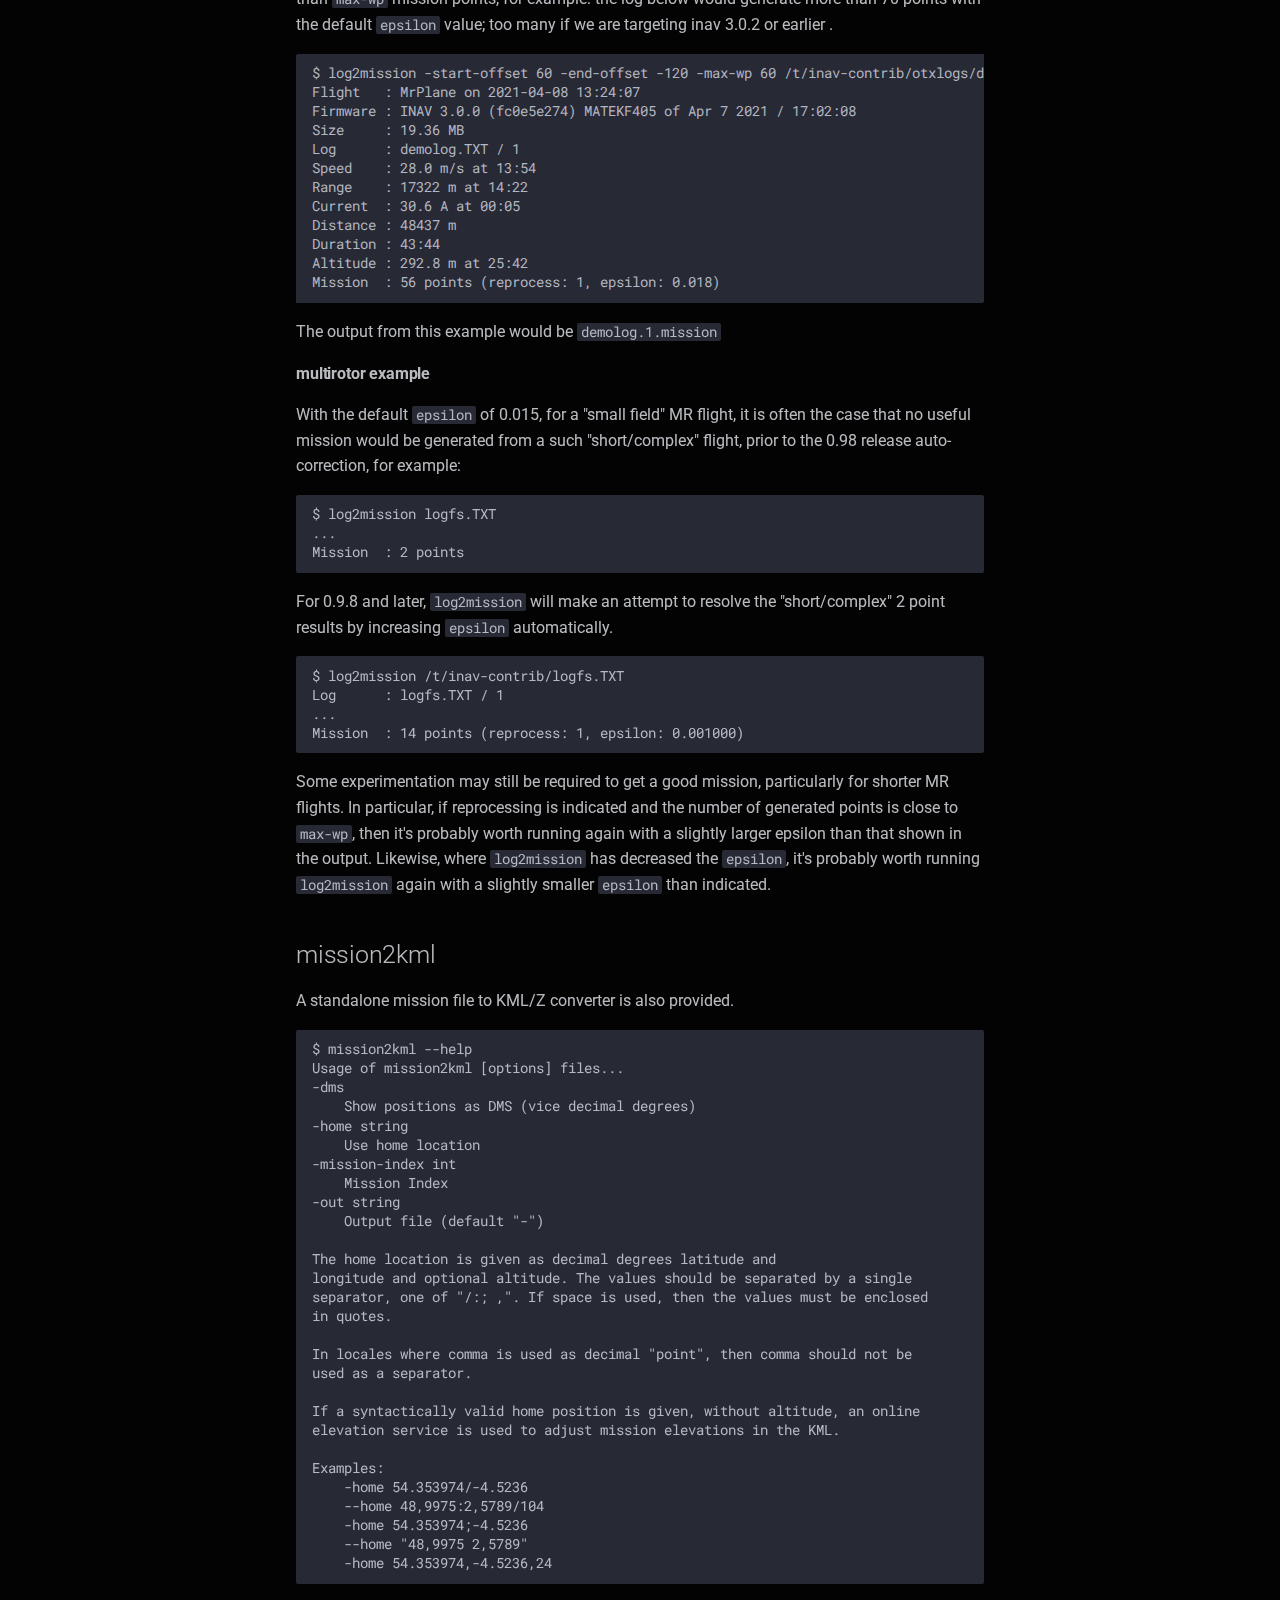
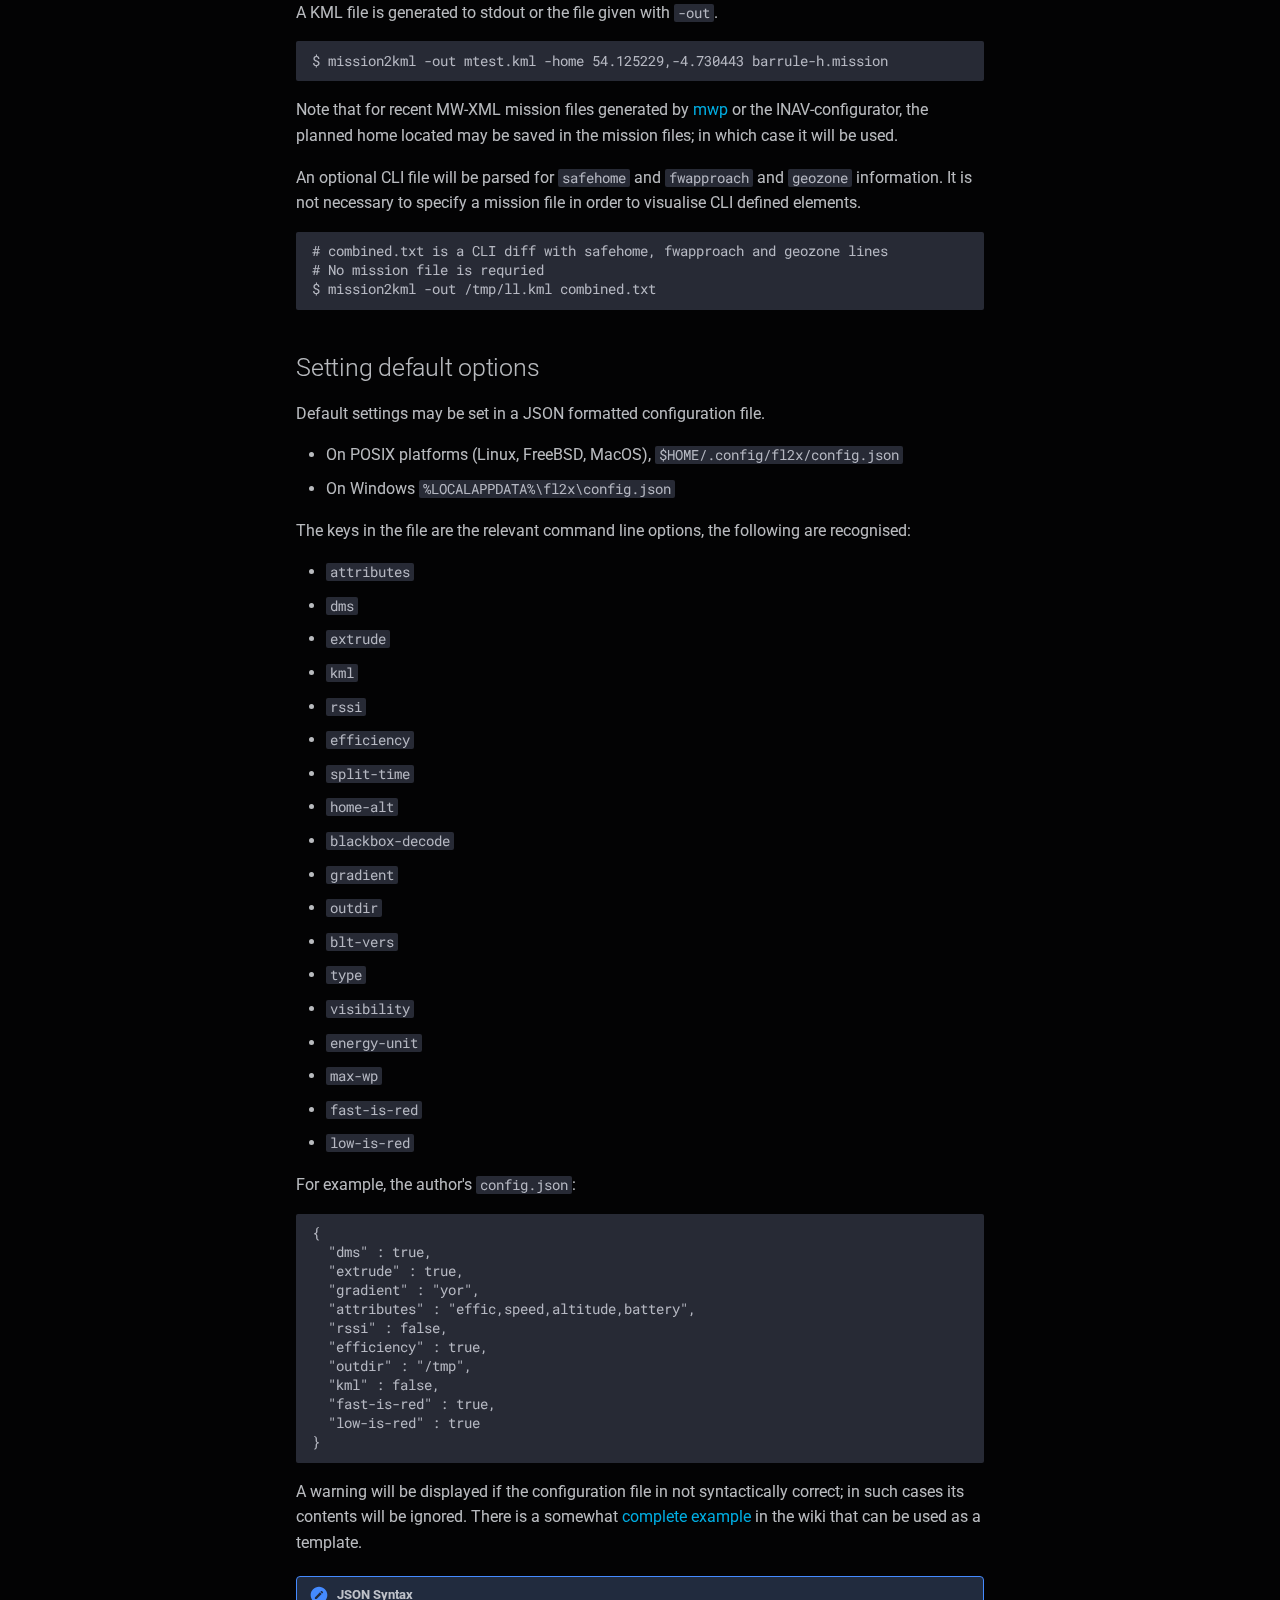
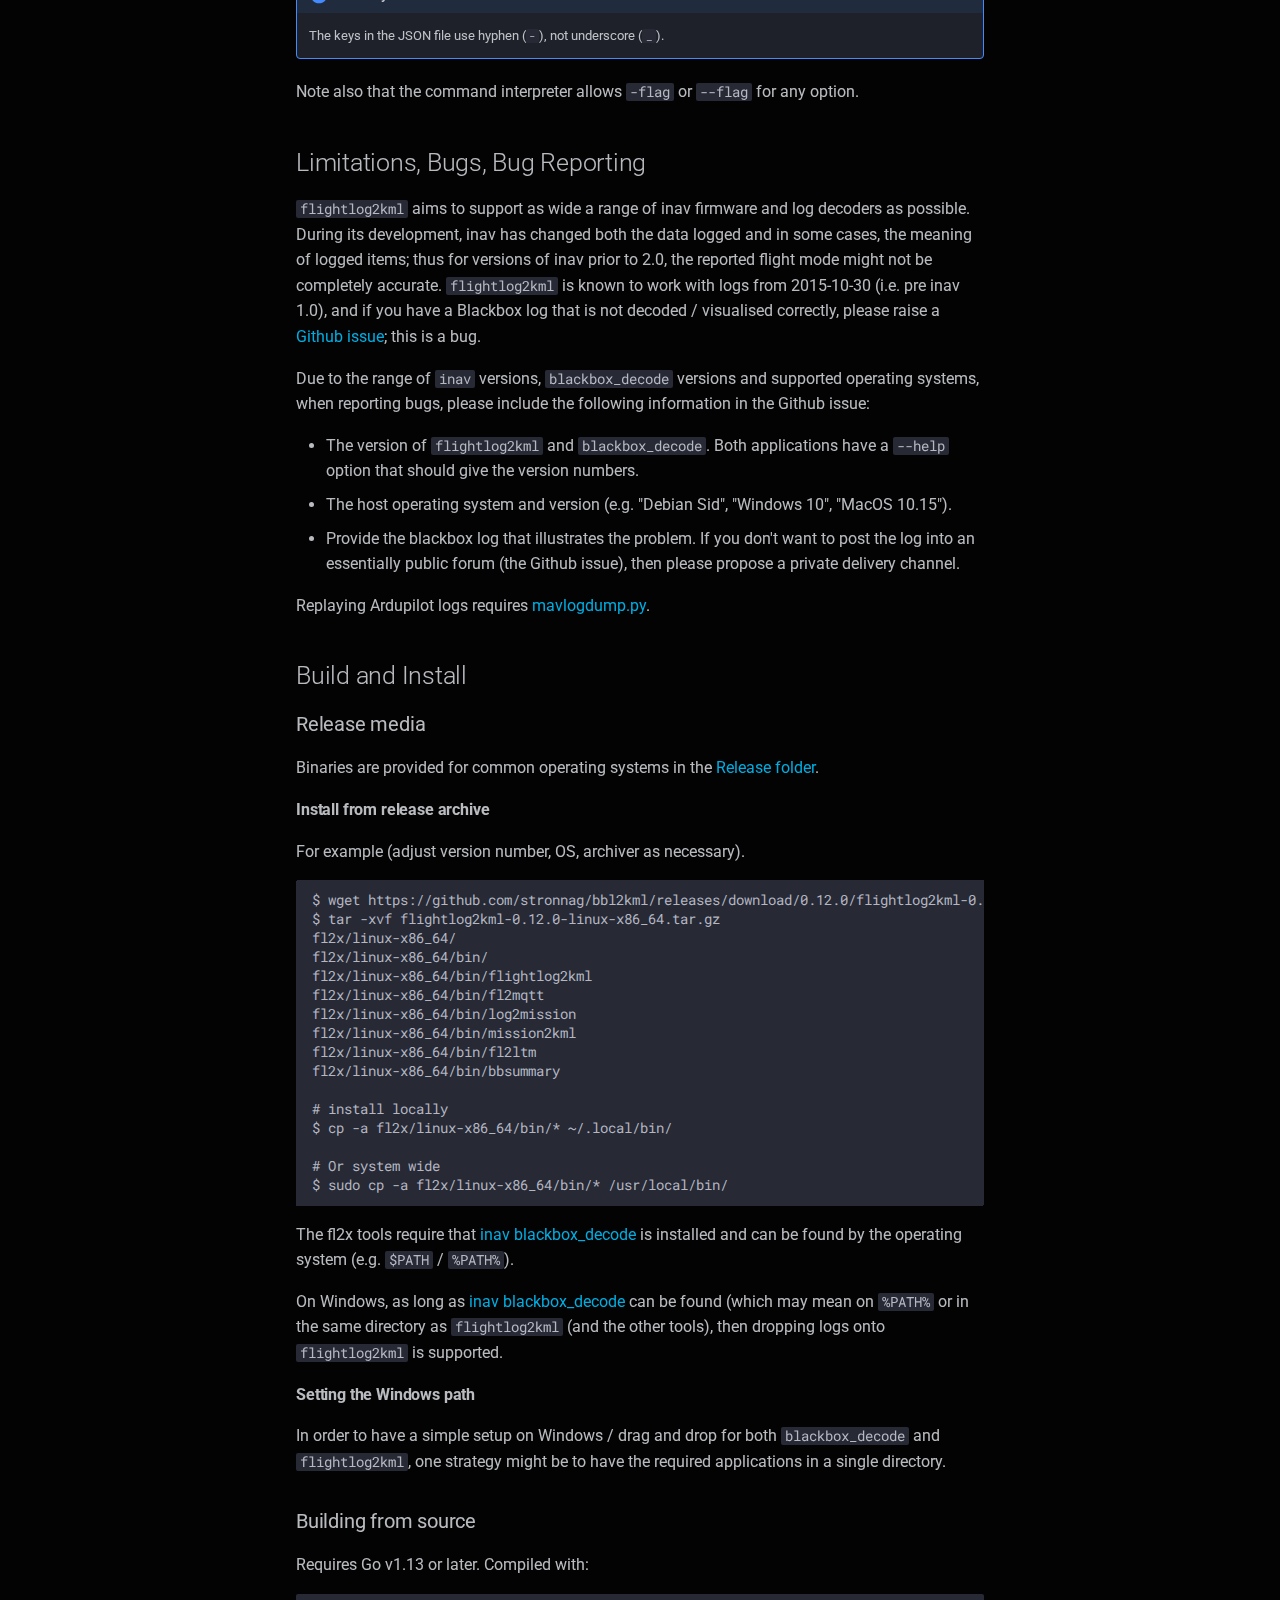
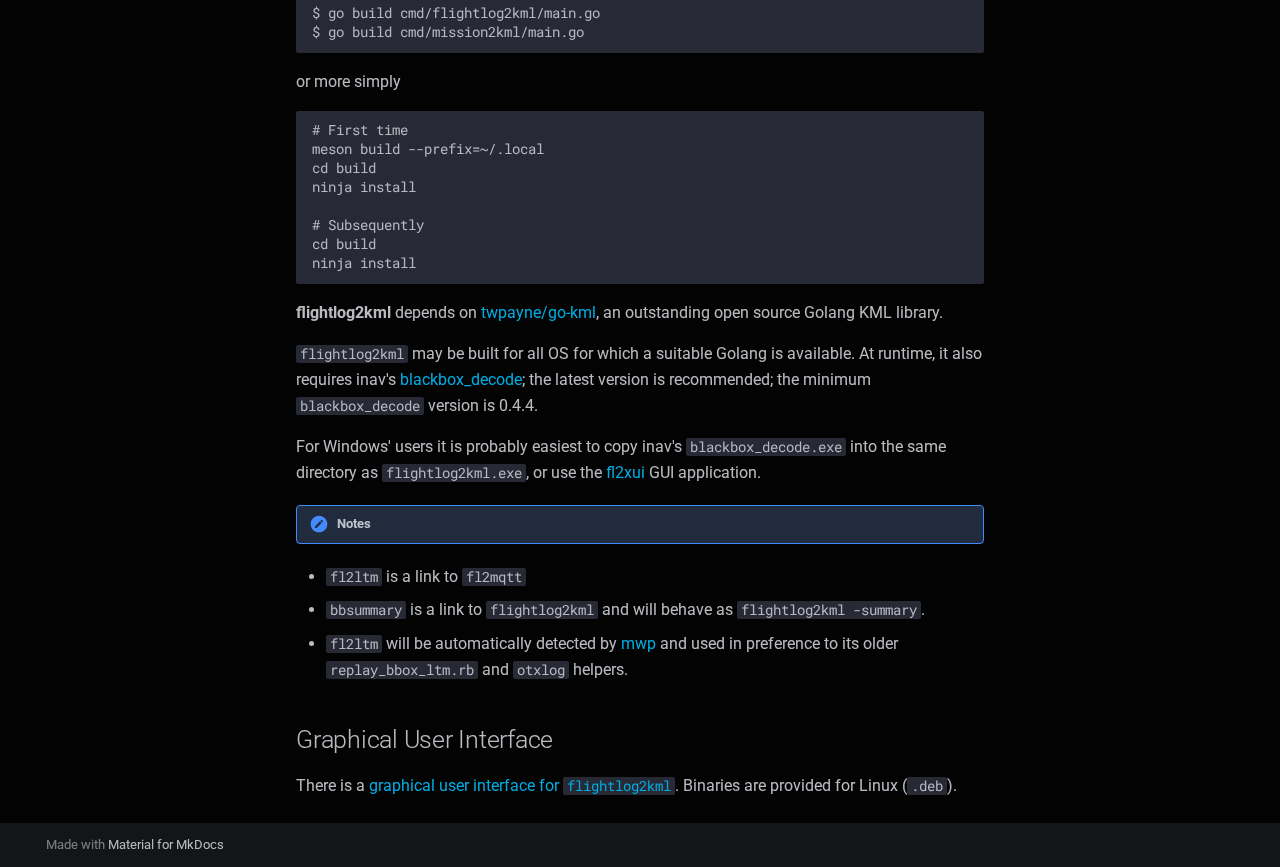
==== commit 8895b0e3: "Deployed b72b38e with MkDocs version: 1.5.3" ====
--- a/index.html
+++ b/index.html
@@ -381,6 +381,15 @@
       <ul class="md-nav__list">
         
           <li class="md-nav__item">
+  <a href="#usage" class="md-nav__link">
+    <span class="md-ellipsis">
+      Usage
+    </span>
+  </a>
+  
+</li>
+        
+          <li class="md-nav__item">
   <a href="#epsilon-tuning" class="md-nav__link">
     <span class="md-ellipsis">
       epsilon tuning
@@ -671,6 +680,15 @@
   
     <nav class="md-nav" aria-label="log2mission">
       <ul class="md-nav__list">
+        
+          <li class="md-nav__item">
+  <a href="#usage" class="md-nav__link">
+    <span class="md-ellipsis">
+      Usage
+    </span>
+  </a>
+  
+</li>
         
           <li class="md-nav__item">
   <a href="#epsilon-tuning" class="md-nav__link">
@@ -1001,6 +1019,13 @@
 <p><a href="https://github.com/stronnag/mwptools">mwp</a> can also process / display the BulletGCSS MQTT protocol, using a similar <a href="https://github.com/stronnag/mwptools/wiki/mqtt---bulletgcss-telemetry">URI definition</a>.</p>
 <h2 id="log2mission">log2mission<a class="headerlink" href="#log2mission" title="Permanent link">#</a></h2>
 <p><code>log2mission</code> will create an inav XML mission file from a supported flight log (Blackbox, OpenTX, BulletGCSS). The mission will not exceed the inav maximum of 120 mission points (or configurated maximum).</p>
+<p>From log2mission 1.0.17 and Blackbox logs from INAV 7.1.0 and later, the active waypoint number is stored in the log and the majority of filtering options are ignored.</p>
+<p>For such logs (log2mission 1.0.17+, INAV BBL 7.1.0+):</p>
+<ul>
+<li><code>-start-offset</code>, <code>-end-offset</code>, <code>-epsilon</code>, <code>-max-wp</code>, <code>-mode-filter</code>, <code>-split-time</code> have no effect and are ignored.</li>
+<li>You should probably use a lower <code>-interval</code> (for example 10).</li>
+</ul>
+<h3 id="usage">Usage<a class="headerlink" href="#usage" title="Permanent link">#</a></h3>
 <pre><code>$ log2mission
 Usage of log2mission [options] file...
   -end-offset int
